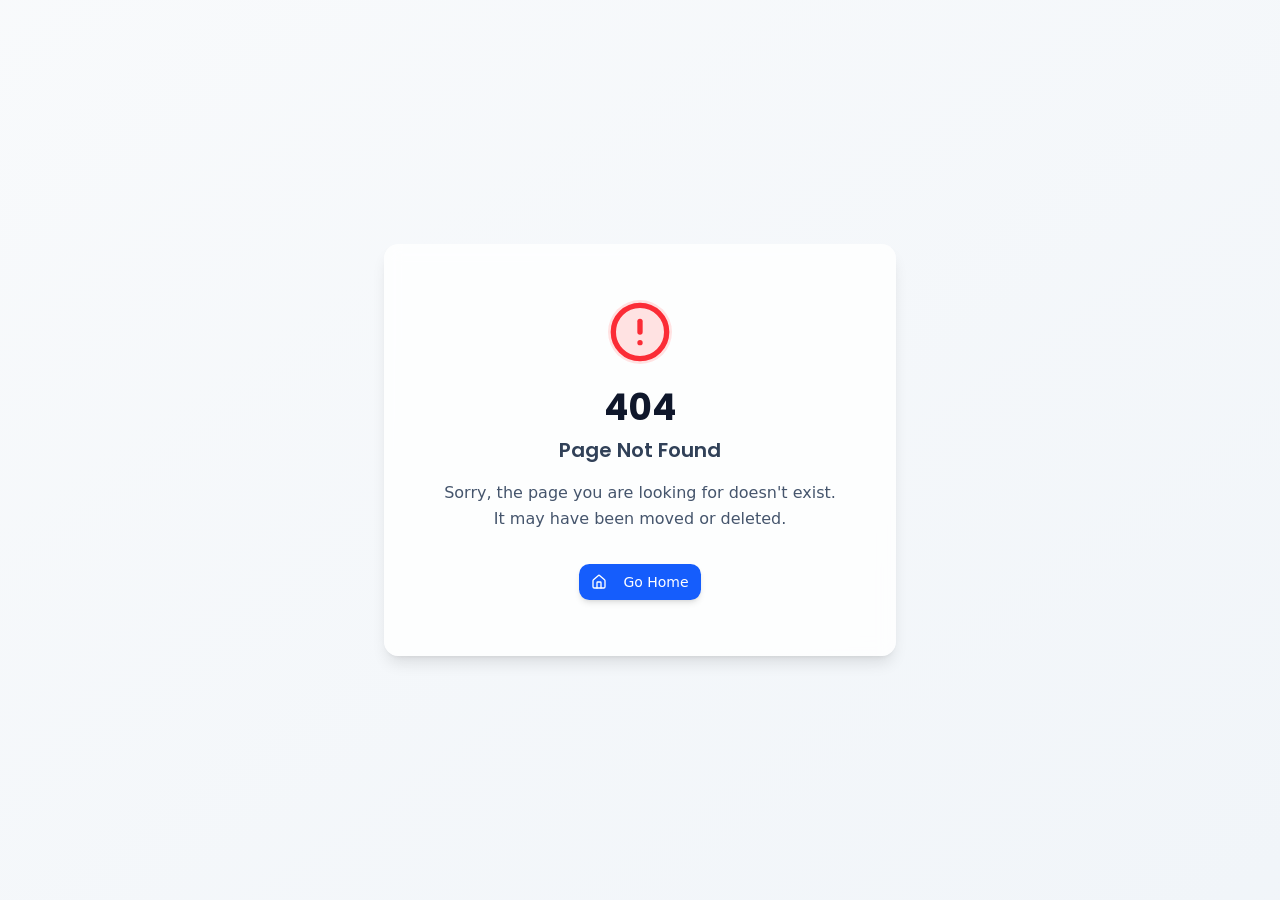
==== index.html @ 8d72720f "Move CM4-NANO-A keyboard guide to root for GitHub Pages" ====
<!doctype html>
<html lang="en">

  <head>
    <meta charset="UTF-8" />
    <meta
      name="viewport"
      content="width=device-width, initial-scale=1.0, maximum-scale=1" />
    <title>CM4-N    <title>CM4-NANO-A USB OTG Keyboard Setup</title>
    <meta name="description" content="Interactive setup guide for configuring Raspberry Pi CM4 on CM4-NANO-A as a USB HID keyboard gadget running Debian Trixie." />
    <meta name="keywords" content="Raspberry Pi, CM4, USB OTG, HID Keyboard, Debian Trixie" />
    <link rel="preconnect" href="https://fonts.googleapis.com" />
    <link rel="preconnect" href="https://fonts.gstatic.com" crossorigin />
    <link href="https://fonts.googleapis.com/css2?family=Poppins:wght@600;700;800&family=Fira+Code:wght@400;500;600&display=swap" rel="stylesheet" />
    <script type="module" crossorigin src="/assets/index-DfgPECA3.js"></script>
    <link rel="stylesheet" crossorigin href="/assets/index-Bmwpp4x8.css">
    <script src="/__manus__/debug-collector.js" defer></script>
  </head>

  <body>
    <script id="manus-runtime">window.__MANUS_HOST_DEV__ = false;
(function(){"use strict";var Mr={exports:{}},Kn={};/**
 * @license React
 * react-jsx-runtime.production.js
 *
 * Copyright (c) Meta Platforms, Inc. and affiliates.
 *
 * This source code is licensed under the MIT license found in the
 * LICENSE file in the root directory of this source tree.
 */var $c;function um(){if($c)return Kn;$c=1;var r=Symbol.for("react.transitional.element"),i=Symbol.for("react.fragment");function c(s,d,m){var x=null;if(m!==void 0&&(x=""+m),d.key!==void 0&&(x=""+d.key),"key"in d){m={};for(var R in d)R!=="key"&&(m[R]=d[R])}else m=d;return d=m.ref,{$$typeof:r,type:s,key:x,ref:d!==void 0?d:null,props:m}}return Kn.Fragment=i,Kn.jsx=c,Kn.jsxs=c,Kn}var Fc;function dm(){return Fc||(Fc=1,Mr.exports=um()),Mr.exports}var h=dm(),Ar={exports:{}},Pn={},Rr={exports:{}},Nr={};/**
 * @license React
 * scheduler.production.js
 *
 * Copyright (c) Meta Platforms, Inc. and affiliates.
 *
 * This source code is licensed under the MIT license found in the
 * LICENSE file in the root directory of this source tree.
 */var Ic;function fm(){return Ic||(Ic=1,function(r){function i(A,q){var B=A.length;A.push(q);t:for(;0<B;){var bt=B-1>>>1,p=A[bt];if(0<d(p,q))A[bt]=q,A[B]=p,B=bt;else break t}}function c(A){return A.length===0?null:A[0]}function s(A){if(A.length===0)return null;var q=A[0],B=A.pop();if(B!==q){A[0]=B;t:for(var bt=0,p=A.length,O=p>>>1;bt<O;){var X=2*(bt+1)-1,G=A[X],Z=X+1,st=A[Z];if(0>d(G,B))Z<p&&0>d(st,G)?(A[bt]=st,A[Z]=B,bt=Z):(A[bt]=G,A[X]=B,bt=X);else if(Z<p&&0>d(st,B))A[bt]=st,A[Z]=B,bt=Z;else break t}}return q}function d(A,q){var B=A.sortIndex-q.sortIndex;return B!==0?B:A.id-q.id}if(r.unstable_now=void 0,typeof performance=="object"&&typeof performance.now=="function"){var m=performance;r.unstable_now=function(){return m.now()}}else{var x=Date,R=x.now();r.unstable_now=function(){return x.now()-R}}var C=[],v=[],D=1,j=null,J=3,at=!1,$=!1,nt=!1,ct=!1,ht=typeof setTimeout=="function"?setTimeout:null,St=typeof clearTimeout=="function"?clearTimeout:null,_=typeof setImmediate<"u"?setImmediate:null;function Y(A){for(var q=c(v);q!==null;){if(q.callback===null)s(v);else if(q.startTime<=A)s(v),q.sortIndex=q.expirationTime,i(C,q);else break;q=c(v)}}function H(A){if(nt=!1,Y(A),!$)if(c(C)!==null)$=!0,it||(it=!0,Bt());else{var q=c(v);q!==null&&Mt(H,q.startTime-A)}}var it=!1,rt=-1,V=5,xt=-1;function Be(){return ct?!0:!(r.unstable_now()-xt<V)}function te(){if(ct=!1,it){var A=r.unstable_now();xt=A;var q=!0;try{t:{$=!1,nt&&(nt=!1,St(rt),rt=-1),at=!0;var B=J;try{e:{for(Y(A),j=c(C);j!==null&&!(j.expirationTime>A&&Be());){var bt=j.callback;if(typeof bt=="function"){j.callback=null,J=j.priorityLevel;var p=bt(j.expirationTime<=A);if(A=r.unstable_now(),typeof p=="function"){j.callback=p,Y(A),q=!0;break e}j===c(C)&&s(C),Y(A)}else s(C);j=c(C)}if(j!==null)q=!0;else{var O=c(v);O!==null&&Mt(H,O.startTime-A),q=!1}}break t}finally{j=null,J=B,at=!1}q=void 0}}finally{q?Bt():it=!1}}}var Bt;if(typeof _=="function")Bt=function(){_(te)};else if(typeof MessageChannel<"u"){var me=new MessageChannel,Se=me.port2;me.port1.onmessage=te,Bt=function(){Se.postMessage(null)}}else Bt=function(){ht(te,0)};function Mt(A,q){rt=ht(function(){A(r.unstable_now())},q)}r.unstable_IdlePriority=5,r.unstable_ImmediatePriority=1,r.unstable_LowPriority=4,r.unstable_NormalPriority=3,r.unstable_Profiling=null,r.unstable_UserBlockingPriority=2,r.unstable_cancelCallback=function(A){A.callback=null},r.unstable_forceFrameRate=function(A){0>A||125<A?console.error("forceFrameRate takes a positive int between 0 and 125, forcing frame rates higher than 125 fps is not supported"):V=0<A?Math.floor(1e3/A):5},r.unstable_getCurrentPriorityLevel=function(){return J},r.unstable_next=function(A){switch(J){case 1:case 2:case 3:var q=3;break;default:q=J}var B=J;J=q;try{return A()}finally{J=B}},r.unstable_requestPaint=function(){ct=!0},r.unstable_runWithPriority=function(A,q){switch(A){case 1:case 2:case 3:case 4:case 5:break;default:A=3}var B=J;J=A;try{return q()}finally{J=B}},r.unstable_scheduleCallback=function(A,q,B){var bt=r.unstable_now();switch(typeof B=="object"&&B!==null?(B=B.delay,B=typeof B=="number"&&0<B?bt+B:bt):B=bt,A){case 1:var p=-1;break;case 2:p=250;break;case 5:p=1073741823;break;case 4:p=1e4;break;default:p=5e3}return p=B+p,A={id:D++,callback:q,priorityLevel:A,startTime:B,expirationTime:p,sortIndex:-1},B>bt?(A.sortIndex=B,i(v,A),c(C)===null&&A===c(v)&&(nt?(St(rt),rt=-1):nt=!0,Mt(H,B-bt))):(A.sortIndex=p,i(C,A),$||at||($=!0,it||(it=!0,Bt()))),A},r.unstable_shouldYield=Be,r.unstable_wrapCallback=function(A){var q=J;return function(){var B=J;J=q;try{return A.apply(this,arguments)}finally{J=B}}}}(Nr)),Nr}var tu;function hm(){return tu||(tu=1,Rr.exports=fm()),Rr.exports}var zr={exports:{}},ut={};/**
 * @license React
 * react.production.js
 *
 * Copyright (c) Meta Platforms, Inc. and affiliates.
 *
 * This source code is licensed under the MIT license found in the
 * LICENSE file in the root directory of this source tree.
 */var eu;function mm(){if(eu)return ut;eu=1;var r=Symbol.for("react.transitional.element"),i=Symbol.for("react.portal"),c=Symbol.for("react.fragment"),s=Symbol.for("react.strict_mode"),d=Symbol.for("react.profiler"),m=Symbol.for("react.consumer"),x=Symbol.for("react.context"),R=Symbol.for("react.forward_ref"),C=Symbol.for("react.suspense"),v=Symbol.for("react.memo"),D=Symbol.for("react.lazy"),j=Symbol.iterator;function J(p){return p===null||typeof p!="object"?null:(p=j&&p[j]||p["@@iterator"],typeof p=="function"?p:null)}var at={isMounted:function(){return!1},enqueueForceUpdate:function(){},enqueueReplaceState:function(){},enqueueSetState:function(){}},$=Object.assign,nt={};function ct(p,O,X){this.props=p,this.context=O,this.refs=nt,this.updater=X||at}ct.prototype.isReactComponent={},ct.prototype.setState=function(p,O){if(typeof p!="object"&&typeof p!="function"&&p!=null)throw Error("takes an object of state variables to update or a function which returns an object of state variables.");this.updater.enqueueSetState(this,p,O,"setState")},ct.prototype.forceUpdate=function(p){this.updater.enqueueForceUpdate(this,p,"forceUpdate")};function ht(){}ht.prototype=ct.prototype;function St(p,O,X){this.props=p,this.context=O,this.refs=nt,this.updater=X||at}var _=St.prototype=new ht;_.constructor=St,$(_,ct.prototype),_.isPureReactComponent=!0;var Y=Array.isArray,H={H:null,A:null,T:null,S:null,V:null},it=Object.prototype.hasOwnProperty;function rt(p,O,X,G,Z,st){return X=st.ref,{$$typeof:r,type:p,key:O,ref:X!==void 0?X:null,props:st}}function V(p,O){return rt(p.type,O,void 0,void 0,void 0,p.props)}function xt(p){return typeof p=="object"&&p!==null&&p.$$typeof===r}function Be(p){var O={"=":"=0",":":"=2"};return"$"+p.replace(/[=:]/g,function(X){return O[X]})}var te=/\/+/g;function Bt(p,O){return typeof p=="object"&&p!==null&&p.key!=null?Be(""+p.key):O.toString(36)}function me(){}function Se(p){switch(p.status){case"fulfilled":return p.value;case"rejected":throw p.reason;default:switch(typeof p.status=="string"?p.then(me,me):(p.status="pending",p.then(function(O){p.status==="pending"&&(p.status="fulfilled",p.value=O)},function(O){p.status==="pending"&&(p.status="rejected",p.reason=O)})),p.status){case"fulfilled":return p.value;case"rejected":throw p.reason}}throw p}function Mt(p,O,X,G,Z){var st=typeof p;(st==="undefined"||st==="boolean")&&(p=null);var I=!1;if(p===null)I=!0;else switch(st){case"bigint":case"string":case"number":I=!0;break;case"object":switch(p.$$typeof){case r:case i:I=!0;break;case D:return I=p._init,Mt(I(p._payload),O,X,G,Z)}}if(I)return Z=Z(p),I=G===""?"."+Bt(p,0):G,Y(Z)?(X="",I!=null&&(X=I.replace(te,"$&/")+"/"),Mt(Z,O,X,"",function(Jt){return Jt})):Z!=null&&(xt(Z)&&(Z=V(Z,X+(Z.key==null||p&&p.key===Z.key?"":(""+Z.key).replace(te,"$&/")+"/")+I)),O.push(Z)),1;I=0;var gt=G===""?".":G+":";if(Y(p))for(var Tt=0;Tt<p.length;Tt++)G=p[Tt],st=gt+Bt(G,Tt),I+=Mt(G,O,X,st,Z);else if(Tt=J(p),typeof Tt=="function")for(p=Tt.call(p),Tt=0;!(G=p.next()).done;)G=G.value,st=gt+Bt(G,Tt++),I+=Mt(G,O,X,st,Z);else if(st==="object"){if(typeof p.then=="function")return Mt(Se(p),O,X,G,Z);throw O=String(p),Error("Objects are not valid as a React child (found: "+(O==="[object Object]"?"object with keys {"+Object.keys(p).join(", ")+"}":O)+"). If you meant to render a collection of children, use an array instead.")}return I}function A(p,O,X){if(p==null)return p;var G=[],Z=0;return Mt(p,G,"","",function(st){return O.call(X,st,Z++)}),G}function q(p){if(p._status===-1){var O=p._result;O=O(),O.then(function(X){(p._status===0||p._status===-1)&&(p._status=1,p._result=X)},function(X){(p._status===0||p._status===-1)&&(p._status=2,p._result=X)}),p._status===-1&&(p._status=0,p._result=O)}if(p._status===1)return p._result.default;throw p._result}var B=typeof reportError=="function"?reportError:function(p){if(typeof window=="object"&&typeof window.ErrorEvent=="function"){var O=new window.ErrorEvent("error",{bubbles:!0,cancelable:!0,message:typeof p=="object"&&p!==null&&typeof p.message=="string"?String(p.message):String(p),error:p});if(!window.dispatchEvent(O))return}else if(typeof process=="object"&&typeof process.emit=="function"){process.emit("uncaughtException",p);return}console.error(p)};function bt(){}return ut.Children={map:A,forEach:function(p,O,X){A(p,function(){O.apply(this,arguments)},X)},count:function(p){var O=0;return A(p,function(){O++}),O},toArray:function(p){return A(p,function(O){return O})||[]},only:function(p){if(!xt(p))throw Error("React.Children.only expected to receive a single React element child.");return p}},ut.Component=ct,ut.Fragment=c,ut.Profiler=d,ut.PureComponent=St,ut.StrictMode=s,ut.Suspense=C,ut.__CLIENT_INTERNALS_DO_NOT_USE_OR_WARN_USERS_THEY_CANNOT_UPGRADE=H,ut.__COMPILER_RUNTIME={__proto__:null,c:function(p){return H.H.useMemoCache(p)}},ut.cache=function(p){return function(){return p.apply(null,arguments)}},ut.cloneElement=function(p,O,X){if(p==null)throw Error("The argument must be a React element, but you passed "+p+".");var G=$({},p.props),Z=p.key,st=void 0;if(O!=null)for(I in O.ref!==void 0&&(st=void 0),O.key!==void 0&&(Z=""+O.key),O)!it.call(O,I)||I==="key"||I==="__self"||I==="__source"||I==="ref"&&O.ref===void 0||(G[I]=O[I]);var I=arguments.length-2;if(I===1)G.children=X;else if(1<I){for(var gt=Array(I),Tt=0;Tt<I;Tt++)gt[Tt]=arguments[Tt+2];G.children=gt}return rt(p.type,Z,void 0,void 0,st,G)},ut.createContext=function(p){return p={$$typeof:x,_currentValue:p,_currentValue2:p,_threadCount:0,Provider:null,Consumer:null},p.Provider=p,p.Consumer={$$typeof:m,_context:p},p},ut.createElement=function(p,O,X){var G,Z={},st=null;if(O!=null)for(G in O.key!==void 0&&(st=""+O.key),O)it.call(O,G)&&G!=="key"&&G!=="__self"&&G!=="__source"&&(Z[G]=O[G]);var I=arguments.length-2;if(I===1)Z.children=X;else if(1<I){for(var gt=Array(I),Tt=0;Tt<I;Tt++)gt[Tt]=arguments[Tt+2];Z.children=gt}if(p&&p.defaultProps)for(G in I=p.defaultProps,I)Z[G]===void 0&&(Z[G]=I[G]);return rt(p,st,void 0,void 0,null,Z)},ut.createRef=function(){return{current:null}},ut.forwardRef=function(p){return{$$typeof:R,render:p}},ut.isValidElement=xt,ut.lazy=function(p){return{$$typeof:D,_payload:{_status:-1,_result:p},_init:q}},ut.memo=function(p,O){return{$$typeof:v,type:p,compare:O===void 0?null:O}},ut.startTransition=function(p){var O=H.T,X={};H.T=X;try{var G=p(),Z=H.S;Z!==null&&Z(X,G),typeof G=="object"&&G!==null&&typeof G.then=="function"&&G.then(bt,B)}catch(st){B(st)}finally{H.T=O}},ut.unstable_useCacheRefresh=function(){return H.H.useCacheRefresh()},ut.use=function(p){return H.H.use(p)},ut.useActionState=function(p,O,X){return H.H.useActionState(p,O,X)},ut.useCallback=function(p,O){return H.H.useCallback(p,O)},ut.useContext=function(p){return H.H.useContext(p)},ut.useDebugValue=function(){},ut.useDeferredValue=function(p,O){return H.H.useDeferredValue(p,O)},ut.useEffect=function(p,O,X){var G=H.H;if(typeof X=="function")throw Error("useEffect CRUD overload is not enabled in this build of React.");return G.useEffect(p,O)},ut.useId=function(){return H.H.useId()},ut.useImperativeHandle=function(p,O,X){return H.H.useImperativeHandle(p,O,X)},ut.useInsertionEffect=function(p,O){return H.H.useInsertionEffect(p,O)},ut.useLayoutEffect=function(p,O){return H.H.useLayoutEffect(p,O)},ut.useMemo=function(p,O){return H.H.useMemo(p,O)},ut.useOptimistic=function(p,O){return H.H.useOptimistic(p,O)},ut.useReducer=function(p,O,X){return H.H.useReducer(p,O,X)},ut.useRef=function(p){return H.H.useRef(p)},ut.useState=function(p){return H.H.useState(p)},ut.useSyncExternalStore=function(p,O,X){return H.H.useSyncExternalStore(p,O,X)},ut.useTransition=function(){return H.H.useTransition()},ut.version="19.1.1",ut}var lu;function _r(){return lu||(lu=1,zr.exports=mm()),zr.exports}var kr={exports:{}},he={};/**
 * @license React
 * react-dom.production.js
 *
 * Copyright (c) Meta Platforms, Inc. and affiliates.
 *
 * This source code is licensed under the MIT license found in the
 * LICENSE file in the root directory of this source tree.
 */var au;function gm(){if(au)return he;au=1;var r=_r();function i(C){var v="https://react.dev/errors/"+C;if(1<arguments.length){v+="?args[]="+encodeURIComponent(arguments[1]);for(var D=2;D<arguments.length;D++)v+="&args[]="+encodeURIComponent(arguments[D])}return"Minified React error #"+C+"; visit "+v+" for the full message or use the non-minified dev environment for full errors and additional helpful warnings."}function c(){}var s={d:{f:c,r:function(){throw Error(i(522))},D:c,C:c,L:c,m:c,X:c,S:c,M:c},p:0,findDOMNode:null},d=Symbol.for("react.portal");function m(C,v,D){var j=3<arguments.length&&arguments[3]!==void 0?arguments[3]:null;return{$$typeof:d,key:j==null?null:""+j,children:C,containerInfo:v,implementation:D}}var x=r.__CLIENT_INTERNALS_DO_NOT_USE_OR_WARN_USERS_THEY_CANNOT_UPGRADE;function R(C,v){if(C==="font")return"";if(typeof v=="string")return v==="use-credentials"?v:""}return he.__DOM_INTERNALS_DO_NOT_USE_OR_WARN_USERS_THEY_CANNOT_UPGRADE=s,he.createPortal=function(C,v){var D=2<arguments.length&&arguments[2]!==void 0?arguments[2]:null;if(!v||v.nodeType!==1&&v.nodeType!==9&&v.nodeType!==11)throw Error(i(299));return m(C,v,null,D)},he.flushSync=function(C){var v=x.T,D=s.p;try{if(x.T=null,s.p=2,C)return C()}finally{x.T=v,s.p=D,s.d.f()}},he.preconnect=function(C,v){typeof C=="string"&&(v?(v=v.crossOrigin,v=typeof v=="string"?v==="use-credentials"?v:"":void 0):v=null,s.d.C(C,v))},he.prefetchDNS=function(C){typeof C=="string"&&s.d.D(C)},he.preinit=function(C,v){if(typeof C=="string"&&v&&typeof v.as=="string"){var D=v.as,j=R(D,v.crossOrigin),J=typeof v.integrity=="string"?v.integrity:void 0,at=typeof v.fetchPriority=="string"?v.fetchPriority:void 0;D==="style"?s.d.S(C,typeof v.precedence=="string"?v.precedence:void 0,{crossOrigin:j,integrity:J,fetchPriority:at}):D==="script"&&s.d.X(C,{crossOrigin:j,integrity:J,fetchPriority:at,nonce:typeof v.nonce=="string"?v.nonce:void 0})}},he.preinitModule=function(C,v){if(typeof C=="string")if(typeof v=="object"&&v!==null){if(v.as==null||v.as==="script"){var D=R(v.as,v.crossOrigin);s.d.M(C,{crossOrigin:D,integrity:typeof v.integrity=="string"?v.integrity:void 0,nonce:typeof v.nonce=="string"?v.nonce:void 0})}}else v==null&&s.d.M(C)},he.preload=function(C,v){if(typeof C=="string"&&typeof v=="object"&&v!==null&&typeof v.as=="string"){var D=v.as,j=R(D,v.crossOrigin);s.d.L(C,D,{crossOrigin:j,integrity:typeof v.integrity=="string"?v.integrity:void 0,nonce:typeof v.nonce=="string"?v.nonce:void 0,type:typeof v.type=="string"?v.type:void 0,fetchPriority:typeof v.fetchPriority=="string"?v.fetchPriority:void 0,referrerPolicy:typeof v.referrerPolicy=="string"?v.referrerPolicy:void 0,imageSrcSet:typeof v.imageSrcSet=="string"?v.imageSrcSet:void 0,imageSizes:typeof v.imageSizes=="string"?v.imageSizes:void 0,media:typeof v.media=="string"?v.media:void 0})}},he.preloadModule=function(C,v){if(typeof C=="string")if(v){var D=R(v.as,v.crossOrigin);s.d.m(C,{as:typeof v.as=="string"&&v.as!=="script"?v.as:void 0,crossOrigin:D,integrity:typeof v.integrity=="string"?v.integrity:void 0})}else s.d.m(C)},he.requestFormReset=function(C){s.d.r(C)},he.unstable_batchedUpdates=function(C,v){return C(v)},he.useFormState=function(C,v,D){return x.H.useFormState(C,v,D)},he.useFormStatus=function(){return x.H.useHostTransitionStatus()},he.version="19.1.1",he}var nu;function pm(){if(nu)return kr.exports;nu=1;function r(){if(!(typeof __REACT_DEVTOOLS_GLOBAL_HOOK__>"u"||typeof __REACT_DEVTOOLS_GLOBAL_HOOK__.checkDCE!="function"))try{__REACT_DEVTOOLS_GLOBAL_HOOK__.checkDCE(r)}catch(i){console.error(i)}}return r(),kr.exports=gm(),kr.exports}/**
 * @license React
 * react-dom-client.production.js
 *
 * Copyright (c) Meta Platforms, Inc. and affiliates.
 *
 * This source code is licensed under the MIT license found in the
 * LICENSE file in the root directory of this source tree.
 */var ou;function ym(){if(ou)return Pn;ou=1;var r=hm(),i=_r(),c=pm();function s(t){var e="https://react.dev/errors/"+t;if(1<arguments.length){e+="?args[]="+encodeURIComponent(arguments[1]);for(var l=2;l<arguments.length;l++)e+="&args[]="+encodeURIComponent(arguments[l])}return"Minified React error #"+t+"; visit "+e+" for the full message or use the non-minified dev environment for full errors and additional helpful warnings."}function d(t){return!(!t||t.nodeType!==1&&t.nodeType!==9&&t.nodeType!==11)}function m(t){var e=t,l=t;if(t.alternate)for(;e.return;)e=e.return;else{t=e;do e=t,(e.flags&4098)!==0&&(l=e.return),t=e.return;while(t)}return e.tag===3?l:null}function x(t){if(t.tag===13){var e=t.memoizedState;if(e===null&&(t=t.alternate,t!==null&&(e=t.memoizedState)),e!==null)return e.dehydrated}return null}function R(t){if(m(t)!==t)throw Error(s(188))}function C(t){var e=t.alternate;if(!e){if(e=m(t),e===null)throw Error(s(188));return e!==t?null:t}for(var l=t,a=e;;){var n=l.return;if(n===null)break;var o=n.alternate;if(o===null){if(a=n.return,a!==null){l=a;continue}break}if(n.child===o.child){for(o=n.child;o;){if(o===l)return R(n),t;if(o===a)return R(n),e;o=o.sibling}throw Error(s(188))}if(l.return!==a.return)l=n,a=o;else{for(var u=!1,f=n.child;f;){if(f===l){u=!0,l=n,a=o;break}if(f===a){u=!0,a=n,l=o;break}f=f.sibling}if(!u){for(f=o.child;f;){if(f===l){u=!0,l=o,a=n;break}if(f===a){u=!0,a=o,l=n;break}f=f.sibling}if(!u)throw Error(s(189))}}if(l.alternate!==a)throw Error(s(190))}if(l.tag!==3)throw Error(s(188));return l.stateNode.current===l?t:e}function v(t){var e=t.tag;if(e===5||e===26||e===27||e===6)return t;for(t=t.child;t!==null;){if(e=v(t),e!==null)return e;t=t.sibling}return null}var D=Object.assign,j=Symbol.for("react.element"),J=Symbol.for("react.transitional.element"),at=Symbol.for("react.portal"),$=Symbol.for("react.fragment"),nt=Symbol.for("react.strict_mode"),ct=Symbol.for("react.profiler"),ht=Symbol.for("react.provider"),St=Symbol.for("react.consumer"),_=Symbol.for("react.context"),Y=Symbol.for("react.forward_ref"),H=Symbol.for("react.suspense"),it=Symbol.for("react.suspense_list"),rt=Symbol.for("react.memo"),V=Symbol.for("react.lazy"),xt=Symbol.for("react.activity"),Be=Symbol.for("react.memo_cache_sentinel"),te=Symbol.iterator;function Bt(t){return t===null||typeof t!="object"?null:(t=te&&t[te]||t["@@iterator"],typeof t=="function"?t:null)}var me=Symbol.for("react.client.reference");function Se(t){if(t==null)return null;if(typeof t=="function")return t.$$typeof===me?null:t.displayName||t.name||null;if(typeof t=="string")return t;switch(t){case $:return"Fragment";case ct:return"Profiler";case nt:return"StrictMode";case H:return"Suspense";case it:return"SuspenseList";case xt:return"Activity"}if(typeof t=="object")switch(t.$$typeof){case at:return"Portal";case _:return(t.displayName||"Context")+".Provider";case St:return(t._context.displayName||"Context")+".Consumer";case Y:var e=t.render;return t=t.displayName,t||(t=e.displayName||e.name||"",t=t!==""?"ForwardRef("+t+")":"ForwardRef"),t;case rt:return e=t.displayName||null,e!==null?e:Se(t.type)||"Memo";case V:e=t._payload,t=t._init;try{return Se(t(e))}catch{}}return null}var Mt=Array.isArray,A=i.__CLIENT_INTERNALS_DO_NOT_USE_OR_WARN_USERS_THEY_CANNOT_UPGRADE,q=c.__DOM_INTERNALS_DO_NOT_USE_OR_WARN_USERS_THEY_CANNOT_UPGRADE,B={pending:!1,data:null,method:null,action:null},bt=[],p=-1;function O(t){return{current:t}}function X(t){0>p||(t.current=bt[p],bt[p]=null,p--)}function G(t,e){p++,bt[p]=t.current,t.current=e}var Z=O(null),st=O(null),I=O(null),gt=O(null);function Tt(t,e){switch(G(I,e),G(st,t),G(Z,null),e.nodeType){case 9:case 11:t=(t=e.documentElement)&&(t=t.namespaceURI)?Hh(t):0;break;default:if(t=e.tagName,e=e.namespaceURI)e=Hh(e),t=Uh(e,t);else switch(t){case"svg":t=1;break;case"math":t=2;break;default:t=0}}X(Z),G(Z,t)}function Jt(){X(Z),X(st),X(I)}function Ke(t){t.memoizedState!==null&&G(gt,t);var e=Z.current,l=Uh(e,t.type);e!==l&&(G(st,t),G(Z,l))}function Ce(t){st.current===t&&(X(Z),X(st)),gt.current===t&&(X(gt),Wo._currentValue=B)}var Pe=Object.prototype.hasOwnProperty,yl=r.unstable_scheduleCallback,sn=r.unstable_cancelCallback,Ca=r.unstable_shouldYield,ri=r.unstable_requestPaint,ge=r.unstable_now,si=r.unstable_getCurrentPriorityLevel,Ul=r.unstable_ImmediatePriority,Fn=r.unstable_UserBlockingPriority,nl=r.unstable_NormalPriority,ci=r.unstable_LowPriority,Gl=r.unstable_IdlePriority,ui=r.log,Ea=r.unstable_setDisableYieldValue,ql=null,Wt=null;function Je(t){if(typeof ui=="function"&&Ea(t),Wt&&typeof Wt.setStrictMode=="function")try{Wt.setStrictMode(ql,t)}catch{}}var $t=Math.clz32?Math.clz32:fi,di=Math.log,Ta=Math.LN2;function fi(t){return t>>>=0,t===0?32:31-(di(t)/Ta|0)|0}var L=256,cn=4194304;function vl(t){var e=t&42;if(e!==0)return e;switch(t&-t){case 1:return 1;case 2:return 2;case 4:return 4;case 8:return 8;case 16:return 16;case 32:return 32;case 64:return 64;case 128:return 128;case 256:case 512:case 1024:case 2048:case 4096:case 8192:case 16384:case 32768:case 65536:case 131072:case 262144:case 524288:case 1048576:case 2097152:return t&4194048;case 4194304:case 8388608:case 16777216:case 33554432:return t&62914560;case 67108864:return 67108864;case 134217728:return 134217728;case 268435456:return 268435456;case 536870912:return 536870912;case 1073741824:return 0;default:return t}}function un(t,e,l){var a=t.pendingLanes;if(a===0)return 0;var n=0,o=t.suspendedLanes,u=t.pingedLanes;t=t.warmLanes;var f=a&134217727;return f!==0?(a=f&~o,a!==0?n=vl(a):(u&=f,u!==0?n=vl(u):l||(l=f&~t,l!==0&&(n=vl(l))))):(f=a&~o,f!==0?n=vl(f):u!==0?n=vl(u):l||(l=a&~t,l!==0&&(n=vl(l)))),n===0?0:e!==0&&e!==n&&(e&o)===0&&(o=n&-n,l=e&-e,o>=l||o===32&&(l&4194048)!==0)?e:n}function Dt(t,e){return(t.pendingLanes&~(t.suspendedLanes&~t.pingedLanes)&e)===0}function In(t,e){switch(t){case 1:case 2:case 4:case 8:case 64:return e+250;case 16:case 32:case 128:case 256:case 512:case 1024:case 2048:case 4096:case 8192:case 16384:case 32768:case 65536:case 131072:case 262144:case 524288:case 1048576:case 2097152:return e+5e3;case 4194304:case 8388608:case 16777216:case 33554432:return-1;case 67108864:case 134217728:case 268435456:case 536870912:case 1073741824:return-1;default:return-1}}function to(){var t=L;return L<<=1,(L&4194048)===0&&(L=256),t}function hi(){var t=cn;return cn<<=1,(cn&62914560)===0&&(cn=4194304),t}function eo(t){for(var e=[],l=0;31>l;l++)e.push(t);return e}function Da(t,e){t.pendingLanes|=e,e!==268435456&&(t.suspendedLanes=0,t.pingedLanes=0,t.warmLanes=0)}function Ir(t,e,l,a,n,o){var u=t.pendingLanes;t.pendingLanes=l,t.suspendedLanes=0,t.pingedLanes=0,t.warmLanes=0,t.expiredLanes&=l,t.entangledLanes&=l,t.errorRecoveryDisabledLanes&=l,t.shellSuspendCounter=0;var f=t.entanglements,g=t.expirationTimes,S=t.hiddenUpdates;for(l=u&~l;0<l;){var N=31-$t(l),k=1<<N;f[N]=0,g[N]=-1;var E=S[N];if(E!==null)for(S[N]=null,N=0;N<E.length;N++){var T=E[N];T!==null&&(T.lane&=-536870913)}l&=~k}a!==0&&mi(t,a,0),o!==0&&n===0&&t.tag!==0&&(t.suspendedLanes|=o&~(u&~e))}function mi(t,e,l){t.pendingLanes|=e,t.suspendedLanes&=~e;var a=31-$t(e);t.entangledLanes|=e,t.entanglements[a]=t.entanglements[a]|1073741824|l&4194090}function gi(t,e){var l=t.entangledLanes|=e;for(t=t.entanglements;l;){var a=31-$t(l),n=1<<a;n&e|t[a]&e&&(t[a]|=e),l&=~n}}function lo(t){switch(t){case 2:t=1;break;case 8:t=4;break;case 32:t=16;break;case 256:case 512:case 1024:case 2048:case 4096:case 8192:case 16384:case 32768:case 65536:case 131072:case 262144:case 524288:case 1048576:case 2097152:case 4194304:case 8388608:case 16777216:case 33554432:t=128;break;case 268435456:t=134217728;break;default:t=0}return t}function ao(t){return t&=-t,2<t?8<t?(t&134217727)!==0?32:268435456:8:2}function pi(){var t=q.p;return t!==0?t:(t=window.event,t===void 0?32:nm(t.type))}function ts(t,e){var l=q.p;try{return q.p=t,e()}finally{q.p=l}}var ol=Math.random().toString(36).slice(2),ee="__reactFiber$"+ol,pe="__reactProps$"+ol,Yl="__reactContainer$"+ol,no="__reactEvents$"+ol,es="__reactListeners$"+ol,ls="__reactHandles$"+ol,yi="__reactResources$"+ol,Ma="__reactMarker$"+ol;function oo(t){delete t[ee],delete t[pe],delete t[no],delete t[es],delete t[ls]}function Vl(t){var e=t[ee];if(e)return e;for(var l=t.parentNode;l;){if(e=l[Yl]||l[ee]){if(l=e.alternate,e.child!==null||l!==null&&l.child!==null)for(t=Vh(t);t!==null;){if(l=t[ee])return l;t=Vh(t)}return e}t=l,l=t.parentNode}return null}function Xl(t){if(t=t[ee]||t[Yl]){var e=t.tag;if(e===5||e===6||e===13||e===26||e===27||e===3)return t}return null}function Aa(t){var e=t.tag;if(e===5||e===26||e===27||e===6)return t.stateNode;throw Error(s(33))}function Zl(t){var e=t[yi];return e||(e=t[yi]={hoistableStyles:new Map,hoistableScripts:new Map}),e}function Vt(t){t[Ma]=!0}var vi=new Set,bi={};function bl(t,e){We(t,e),We(t+"Capture",e)}function We(t,e){for(bi[t]=e,t=0;t<e.length;t++)vi.add(e[t])}var as=RegExp("^[:A-Z_a-z\\u00C0-\\u00D6\\u00D8-\\u00F6\\u00F8-\\u02FF\\u0370-\\u037D\\u037F-\\u1FFF\\u200C-\\u200D\\u2070-\\u218F\\u2C00-\\u2FEF\\u3001-\\uD7FF\\uF900-\\uFDCF\\uFDF0-\\uFFFD][:A-Z_a-z\\u00C0-\\u00D6\\u00D8-\\u00F6\\u00F8-\\u02FF\\u0370-\\u037D\\u037F-\\u1FFF\\u200C-\\u200D\\u2070-\\u218F\\u2C00-\\u2FEF\\u3001-\\uD7FF\\uF900-\\uFDCF\\uFDF0-\\uFFFD\\-.0-9\\u00B7\\u0300-\\u036F\\u203F-\\u2040]*$"),xi={},wi={};function Ra(t){return Pe.call(wi,t)?!0:Pe.call(xi,t)?!1:as.test(t)?wi[t]=!0:(xi[t]=!0,!1)}function M(t,e,l){if(Ra(e))if(l===null)t.removeAttribute(e);else{switch(typeof l){case"undefined":case"function":case"symbol":t.removeAttribute(e);return;case"boolean":var a=e.toLowerCase().slice(0,5);if(a!=="data-"&&a!=="aria-"){t.removeAttribute(e);return}}t.setAttribute(e,""+l)}}function tt(t,e,l){if(l===null)t.removeAttribute(e);else{switch(typeof l){case"undefined":case"function":case"symbol":case"boolean":t.removeAttribute(e);return}t.setAttribute(e,""+l)}}function Ot(t,e,l,a){if(a===null)t.removeAttribute(l);else{switch(typeof a){case"undefined":case"function":case"symbol":case"boolean":t.removeAttribute(l);return}t.setAttributeNS(e,l,""+a)}}var le,Ee;function ae(t){if(le===void 0)try{throw Error()}catch(l){var e=l.stack.trim().match(/\n( *(at )?)/);le=e&&e[1]||"",Ee=-1<l.stack.indexOf(`
    at`)?" (<anonymous>)":-1<l.stack.indexOf("@")?"@unknown:0:0":""}return`
`+le+t+Ee}var Le=!1;function He(t,e){if(!t||Le)return"";Le=!0;var l=Error.prepareStackTrace;Error.prepareStackTrace=void 0;try{var a={DetermineComponentFrameRoot:function(){try{if(e){var k=function(){throw Error()};if(Object.defineProperty(k.prototype,"props",{set:function(){throw Error()}}),typeof Reflect=="object"&&Reflect.construct){try{Reflect.construct(k,[])}catch(T){var E=T}Reflect.construct(t,[],k)}else{try{k.call()}catch(T){E=T}t.call(k.prototype)}}else{try{throw Error()}catch(T){E=T}(k=t())&&typeof k.catch=="function"&&k.catch(function(){})}}catch(T){if(T&&E&&typeof T.stack=="string")return[T.stack,E.stack]}return[null,null]}};a.DetermineComponentFrameRoot.displayName="DetermineComponentFrameRoot";var n=Object.getOwnPropertyDescriptor(a.DetermineComponentFrameRoot,"name");n&&n.configurable&&Object.defineProperty(a.DetermineComponentFrameRoot,"name",{value:"DetermineComponentFrameRoot"});var o=a.DetermineComponentFrameRoot(),u=o[0],f=o[1];if(u&&f){var g=u.split(`
`),S=f.split(`
`);for(n=a=0;a<g.length&&!g[a].includes("DetermineComponentFrameRoot");)a++;for(;n<S.length&&!S[n].includes("DetermineComponentFrameRoot");)n++;if(a===g.length||n===S.length)for(a=g.length-1,n=S.length-1;1<=a&&0<=n&&g[a]!==S[n];)n--;for(;1<=a&&0<=n;a--,n--)if(g[a]!==S[n]){if(a!==1||n!==1)do if(a--,n--,0>n||g[a]!==S[n]){var N=`
`+g[a].replace(" at new "," at ");return t.displayName&&N.includes("<anonymous>")&&(N=N.replace("<anonymous>",t.displayName)),N}while(1<=a&&0<=n);break}}}finally{Le=!1,Error.prepareStackTrace=l}return(l=t?t.displayName||t.name:"")?ae(l):""}function Ql(t){switch(t.tag){case 26:case 27:case 5:return ae(t.type);case 16:return ae("Lazy");case 13:return ae("Suspense");case 19:return ae("SuspenseList");case 0:case 15:return He(t.type,!1);case 11:return He(t.type.render,!1);case 1:return He(t.type,!0);case 31:return ae("Activity");default:return""}}function xl(t){try{var e="";do e+=Ql(t),t=t.return;while(t);return e}catch(l){return`
Error generating stack: `+l.message+`
`+l.stack}}function Xt(t){switch(typeof t){case"bigint":case"boolean":case"number":case"string":case"undefined":return t;case"object":return t;default:return""}}function il(t){var e=t.type;return(t=t.nodeName)&&t.toLowerCase()==="input"&&(e==="checkbox"||e==="radio")}function ve(t){var e=il(t)?"checked":"value",l=Object.getOwnPropertyDescriptor(t.constructor.prototype,e),a=""+t[e];if(!t.hasOwnProperty(e)&&typeof l<"u"&&typeof l.get=="function"&&typeof l.set=="function"){var n=l.get,o=l.set;return Object.defineProperty(t,e,{configurable:!0,get:function(){return n.call(this)},set:function(u){a=""+u,o.call(this,u)}}),Object.defineProperty(t,e,{enumerable:l.enumerable}),{getValue:function(){return a},setValue:function(u){a=""+u},stopTracking:function(){t._valueTracker=null,delete t[e]}}}}function re(t){t._valueTracker||(t._valueTracker=ve(t))}function rl(t){if(!t)return!1;var e=t._valueTracker;if(!e)return!0;var l=e.getValue(),a="";return t&&(a=il(t)?t.checked?"true":"false":t.value),t=a,t!==l?(e.setValue(t),!0):!1}function wl(t){if(t=t||(typeof document<"u"?document:void 0),typeof t>"u")return null;try{return t.activeElement||t.body}catch{return t.body}}var dn=/[\n"\\]/g;function se(t){return t.replace(dn,function(e){return"\\"+e.charCodeAt(0).toString(16)+" "})}function Kl(t,e,l,a,n,o,u,f){t.name="",u!=null&&typeof u!="function"&&typeof u!="symbol"&&typeof u!="boolean"?t.type=u:t.removeAttribute("type"),e!=null?u==="number"?(e===0&&t.value===""||t.value!=e)&&(t.value=""+Xt(e)):t.value!==""+Xt(e)&&(t.value=""+Xt(e)):u!=="submit"&&u!=="reset"||t.removeAttribute("value"),e!=null?Pl(t,u,Xt(e)):l!=null?Pl(t,u,Xt(l)):a!=null&&t.removeAttribute("value"),n==null&&o!=null&&(t.defaultChecked=!!o),n!=null&&(t.checked=n&&typeof n!="function"&&typeof n!="symbol"),f!=null&&typeof f!="function"&&typeof f!="symbol"&&typeof f!="boolean"?t.name=""+Xt(f):t.removeAttribute("name")}function Na(t,e,l,a,n,o,u,f){if(o!=null&&typeof o!="function"&&typeof o!="symbol"&&typeof o!="boolean"&&(t.type=o),e!=null||l!=null){if(!(o!=="submit"&&o!=="reset"||e!=null))return;l=l!=null?""+Xt(l):"",e=e!=null?""+Xt(e):l,f||e===t.value||(t.value=e),t.defaultValue=e}a=a??n,a=typeof a!="function"&&typeof a!="symbol"&&!!a,t.checked=f?t.checked:!!a,t.defaultChecked=!!a,u!=null&&typeof u!="function"&&typeof u!="symbol"&&typeof u!="boolean"&&(t.name=u)}function Pl(t,e,l){e==="number"&&wl(t.ownerDocument)===t||t.defaultValue===""+l||(t.defaultValue=""+l)}function $e(t,e,l,a){if(t=t.options,e){e={};for(var n=0;n<l.length;n++)e["$"+l[n]]=!0;for(l=0;l<t.length;l++)n=e.hasOwnProperty("$"+t[l].value),t[l].selected!==n&&(t[l].selected=n),n&&a&&(t[l].defaultSelected=!0)}else{for(l=""+Xt(l),e=null,n=0;n<t.length;n++){if(t[n].value===l){t[n].selected=!0,a&&(t[n].defaultSelected=!0);return}e!==null||t[n].disabled||(e=t[n])}e!==null&&(e.selected=!0)}}function za(t,e,l){if(e!=null&&(e=""+Xt(e),e!==t.value&&(t.value=e),l==null)){t.defaultValue!==e&&(t.defaultValue=e);return}t.defaultValue=l!=null?""+Xt(l):""}function _a(t,e,l,a){if(e==null){if(a!=null){if(l!=null)throw Error(s(92));if(Mt(a)){if(1<a.length)throw Error(s(93));a=a[0]}l=a}l==null&&(l=""),e=l}l=Xt(e),t.defaultValue=l,a=t.textContent,a===l&&a!==""&&a!==null&&(t.value=a)}function Fe(t,e){if(e){var l=t.firstChild;if(l&&l===t.lastChild&&l.nodeType===3){l.nodeValue=e;return}}t.textContent=e}var fn=new Set("animationIterationCount aspectRatio borderImageOutset borderImageSlice borderImageWidth boxFlex boxFlexGroup boxOrdinalGroup columnCount columns flex flexGrow flexPositive flexShrink flexNegative flexOrder gridArea gridRow gridRowEnd gridRowSpan gridRowStart gridColumn gridColumnEnd gridColumnSpan gridColumnStart fontWeight lineClamp lineHeight opacity order orphans scale tabSize widows zIndex zoom fillOpacity floodOpacity stopOpacity strokeDasharray strokeDashoffset strokeMiterlimit strokeOpacity strokeWidth MozAnimationIterationCount MozBoxFlex MozBoxFlexGroup MozLineClamp msAnimationIterationCount msFlex msZoom msFlexGrow msFlexNegative msFlexOrder msFlexPositive msFlexShrink msGridColumn msGridColumnSpan msGridRow msGridRowSpan WebkitAnimationIterationCount WebkitBoxFlex WebKitBoxFlexGroup WebkitBoxOrdinalGroup WebkitColumnCount WebkitColumns WebkitFlex WebkitFlexGrow WebkitFlexPositive WebkitFlexShrink WebkitLineClamp".split(" "));function ka(t,e,l){var a=e.indexOf("--")===0;l==null||typeof l=="boolean"||l===""?a?t.setProperty(e,""):e==="float"?t.cssFloat="":t[e]="":a?t.setProperty(e,l):typeof l!="number"||l===0||fn.has(e)?e==="float"?t.cssFloat=l:t[e]=(""+l).trim():t[e]=l+"px"}function Oa(t,e,l){if(e!=null&&typeof e!="object")throw Error(s(62));if(t=t.style,l!=null){for(var a in l)!l.hasOwnProperty(a)||e!=null&&e.hasOwnProperty(a)||(a.indexOf("--")===0?t.setProperty(a,""):a==="float"?t.cssFloat="":t[a]="");for(var n in e)a=e[n],e.hasOwnProperty(n)&&l[n]!==a&&ka(t,n,a)}else for(var o in e)e.hasOwnProperty(o)&&ka(t,o,e[o])}function ja(t){if(t.indexOf("-")===-1)return!1;switch(t){case"annotation-xml":case"color-profile":case"font-face":case"font-face-src":case"font-face-uri":case"font-face-format":case"font-face-name":case"missing-glyph":return!1;default:return!0}}var Si=new Map([["acceptCharset","accept-charset"],["htmlFor","for"],["httpEquiv","http-equiv"],["crossOrigin","crossorigin"],["accentHeight","accent-height"],["alignmentBaseline","alignment-baseline"],["arabicForm","arabic-form"],["baselineShift","baseline-shift"],["capHeight","cap-height"],["clipPath","clip-path"],["clipRule","clip-rule"],["colorInterpolation","color-interpolation"],["colorInterpolationFilters","color-interpolation-filters"],["colorProfile","color-profile"],["colorRendering","color-rendering"],["dominantBaseline","dominant-baseline"],["enableBackground","enable-background"],["fillOpacity","fill-opacity"],["fillRule","fill-rule"],["floodColor","flood-color"],["floodOpacity","flood-opacity"],["fontFamily","font-family"],["fontSize","font-size"],["fontSizeAdjust","font-size-adjust"],["fontStretch","font-stretch"],["fontStyle","font-style"],["fontVariant","font-variant"],["fontWeight","font-weight"],["glyphName","glyph-name"],["glyphOrientationHorizontal","glyph-orientation-horizontal"],["glyphOrientationVertical","glyph-orientation-vertical"],["horizAdvX","horiz-adv-x"],["horizOriginX","horiz-origin-x"],["imageRendering","image-rendering"],["letterSpacing","letter-spacing"],["lightingColor","lighting-color"],["markerEnd","marker-end"],["markerMid","marker-mid"],["markerStart","marker-start"],["overlinePosition","overline-position"],["overlineThickness","overline-thickness"],["paintOrder","paint-order"],["panose-1","panose-1"],["pointerEvents","pointer-events"],["renderingIntent","rendering-intent"],["shapeRendering","shape-rendering"],["stopColor","stop-color"],["stopOpacity","stop-opacity"],["strikethroughPosition","strikethrough-position"],["strikethroughThickness","strikethrough-thickness"],["strokeDasharray","stroke-dasharray"],["strokeDashoffset","stroke-dashoffset"],["strokeLinecap","stroke-linecap"],["strokeLinejoin","stroke-linejoin"],["strokeMiterlimit","stroke-miterlimit"],["strokeOpacity","stroke-opacity"],["strokeWidth","stroke-width"],["textAnchor","text-anchor"],["textDecoration","text-decoration"],["textRendering","text-rendering"],["transformOrigin","transform-origin"],["underlinePosition","underline-position"],["underlineThickness","underline-thickness"],["unicodeBidi","unicode-bidi"],["unicodeRange","unicode-range"],["unitsPerEm","units-per-em"],["vAlphabetic","v-alphabetic"],["vHanging","v-hanging"],["vIdeographic","v-ideographic"],["vMathematical","v-mathematical"],["vectorEffect","vector-effect"],["vertAdvY","vert-adv-y"],["vertOriginX","vert-origin-x"],["vertOriginY","vert-origin-y"],["wordSpacing","word-spacing"],["writingMode","writing-mode"],["xmlnsXlink","xmlns:xlink"],["xHeight","x-height"]]),Ci=/^[\u0000-\u001F ]*j[\r\n\t]*a[\r\n\t]*v[\r\n\t]*a[\r\n\t]*s[\r\n\t]*c[\r\n\t]*r[\r\n\t]*i[\r\n\t]*p[\r\n\t]*t[\r\n\t]*:/i;function Ba(t){return Ci.test(""+t)?"javascript:throw new Error('React has blocked a javascript: URL as a security precaution.')":t}var hn=null;function mn(t){return t=t.target||t.srcElement||window,t.correspondingUseElement&&(t=t.correspondingUseElement),t.nodeType===3?t.parentNode:t}var Sl=null,Cl=null;function io(t){var e=Xl(t);if(e&&(t=e.stateNode)){var l=t[pe]||null;t:switch(t=e.stateNode,e.type){case"input":if(Kl(t,l.value,l.defaultValue,l.defaultValue,l.checked,l.defaultChecked,l.type,l.name),e=l.name,l.type==="radio"&&e!=null){for(l=t;l.parentNode;)l=l.parentNode;for(l=l.querySelectorAll('input[name="'+se(""+e)+'"][type="radio"]'),e=0;e<l.length;e++){var a=l[e];if(a!==t&&a.form===t.form){var n=a[pe]||null;if(!n)throw Error(s(90));Kl(a,n.value,n.defaultValue,n.defaultValue,n.checked,n.defaultChecked,n.type,n.name)}}for(e=0;e<l.length;e++)a=l[e],a.form===t.form&&rl(a)}break t;case"textarea":za(t,l.value,l.defaultValue);break t;case"select":e=l.value,e!=null&&$e(t,!!l.multiple,e,!1)}}}var gn=!1;function ro(t,e,l){if(gn)return t(e,l);gn=!0;try{var a=t(e);return a}finally{if(gn=!1,(Sl!==null||Cl!==null)&&(ir(),Sl&&(e=Sl,t=Cl,Cl=Sl=null,io(e),t)))for(e=0;e<t.length;e++)io(t[e])}}function Jl(t,e){var l=t.stateNode;if(l===null)return null;var a=l[pe]||null;if(a===null)return null;l=a[e];t:switch(e){case"onClick":case"onClickCapture":case"onDoubleClick":case"onDoubleClickCapture":case"onMouseDown":case"onMouseDownCapture":case"onMouseMove":case"onMouseMoveCapture":case"onMouseUp":case"onMouseUpCapture":case"onMouseEnter":(a=!a.disabled)||(t=t.type,a=!(t==="button"||t==="input"||t==="select"||t==="textarea")),t=!a;break t;default:t=!1}if(t)return null;if(l&&typeof l!="function")throw Error(s(231,e,typeof l));return l}var Ue=!(typeof window>"u"||typeof window.document>"u"||typeof window.document.createElement>"u"),pn=!1;if(Ue)try{var Wl={};Object.defineProperty(Wl,"passive",{get:function(){pn=!0}}),window.addEventListener("test",Wl,Wl),window.removeEventListener("test",Wl,Wl)}catch{pn=!1}var Ie=null,yn=null,La=null;function so(){if(La)return La;var t,e=yn,l=e.length,a,n="value"in Ie?Ie.value:Ie.textContent,o=n.length;for(t=0;t<l&&e[t]===n[t];t++);var u=l-t;for(a=1;a<=u&&e[l-a]===n[o-a];a++);return La=n.slice(t,1<a?1-a:void 0)}function Ha(t){var e=t.keyCode;return"charCode"in t?(t=t.charCode,t===0&&e===13&&(t=13)):t=e,t===10&&(t=13),32<=t||t===13?t:0}function Ua(){return!0}function co(){return!1}function ce(t){function e(l,a,n,o,u){this._reactName=l,this._targetInst=n,this.type=a,this.nativeEvent=o,this.target=u,this.currentTarget=null;for(var f in t)t.hasOwnProperty(f)&&(l=t[f],this[f]=l?l(o):o[f]);return this.isDefaultPrevented=(o.defaultPrevented!=null?o.defaultPrevented:o.returnValue===!1)?Ua:co,this.isPropagationStopped=co,this}return D(e.prototype,{preventDefault:function(){this.defaultPrevented=!0;var l=this.nativeEvent;l&&(l.preventDefault?l.preventDefault():typeof l.returnValue!="unknown"&&(l.returnValue=!1),this.isDefaultPrevented=Ua)},stopPropagation:function(){var l=this.nativeEvent;l&&(l.stopPropagation?l.stopPropagation():typeof l.cancelBubble!="unknown"&&(l.cancelBubble=!0),this.isPropagationStopped=Ua)},persist:function(){},isPersistent:Ua}),e}var sl={eventPhase:0,bubbles:0,cancelable:0,timeStamp:function(t){return t.timeStamp||Date.now()},defaultPrevented:0,isTrusted:0},Ga=ce(sl),$l=D({},sl,{view:0,detail:0}),Ei=ce($l),Ti,uo,fo,Di=D({},$l,{screenX:0,screenY:0,clientX:0,clientY:0,pageX:0,pageY:0,ctrlKey:0,shiftKey:0,altKey:0,metaKey:0,getModifierState:os,button:0,buttons:0,relatedTarget:function(t){return t.relatedTarget===void 0?t.fromElement===t.srcElement?t.toElement:t.fromElement:t.relatedTarget},movementX:function(t){return"movementX"in t?t.movementX:(t!==fo&&(fo&&t.type==="mousemove"?(Ti=t.screenX-fo.screenX,uo=t.screenY-fo.screenY):uo=Ti=0,fo=t),Ti)},movementY:function(t){return"movementY"in t?t.movementY:uo}}),Vu=ce(Di),D0=D({},Di,{dataTransfer:0}),M0=ce(D0),A0=D({},$l,{relatedTarget:0}),ns=ce(A0),R0=D({},sl,{animationName:0,elapsedTime:0,pseudoElement:0}),N0=ce(R0),z0=D({},sl,{clipboardData:function(t){return"clipboardData"in t?t.clipboardData:window.clipboardData}}),_0=ce(z0),k0=D({},sl,{data:0}),Xu=ce(k0),O0={Esc:"Escape",Spacebar:" ",Left:"ArrowLeft",Up:"ArrowUp",Right:"ArrowRight",Down:"ArrowDown",Del:"Delete",Win:"OS",Menu:"ContextMenu",Apps:"ContextMenu",Scroll:"ScrollLock",MozPrintableKey:"Unidentified"},j0={8:"Backspace",9:"Tab",12:"Clear",13:"Enter",16:"Shift",17:"Control",18:"Alt",19:"Pause",20:"CapsLock",27:"Escape",32:" ",33:"PageUp",34:"PageDown",35:"End",36:"Home",37:"ArrowLeft",38:"ArrowUp",39:"ArrowRight",40:"ArrowDown",45:"Insert",46:"Delete",112:"F1",113:"F2",114:"F3",115:"F4",116:"F5",117:"F6",118:"F7",119:"F8",120:"F9",121:"F10",122:"F11",123:"F12",144:"NumLock",145:"ScrollLock",224:"Meta"},B0={Alt:"altKey",Control:"ctrlKey",Meta:"metaKey",Shift:"shiftKey"};function L0(t){var e=this.nativeEvent;return e.getModifierState?e.getModifierState(t):(t=B0[t])?!!e[t]:!1}function os(){return L0}var H0=D({},$l,{key:function(t){if(t.key){var e=O0[t.key]||t.key;if(e!=="Unidentified")return e}return t.type==="keypress"?(t=Ha(t),t===13?"Enter":String.fromCharCode(t)):t.type==="keydown"||t.type==="keyup"?j0[t.keyCode]||"Unidentified":""},code:0,location:0,ctrlKey:0,shiftKey:0,altKey:0,metaKey:0,repeat:0,locale:0,getModifierState:os,charCode:function(t){return t.type==="keypress"?Ha(t):0},keyCode:function(t){return t.type==="keydown"||t.type==="keyup"?t.keyCode:0},which:function(t){return t.type==="keypress"?Ha(t):t.type==="keydown"||t.type==="keyup"?t.keyCode:0}}),U0=ce(H0),G0=D({},Di,{pointerId:0,width:0,height:0,pressure:0,tangentialPressure:0,tiltX:0,tiltY:0,twist:0,pointerType:0,isPrimary:0}),Zu=ce(G0),q0=D({},$l,{touches:0,targetTouches:0,changedTouches:0,altKey:0,metaKey:0,ctrlKey:0,shiftKey:0,getModifierState:os}),Y0=ce(q0),V0=D({},sl,{propertyName:0,elapsedTime:0,pseudoElement:0}),X0=ce(V0),Z0=D({},Di,{deltaX:function(t){return"deltaX"in t?t.deltaX:"wheelDeltaX"in t?-t.wheelDeltaX:0},deltaY:function(t){return"deltaY"in t?t.deltaY:"wheelDeltaY"in t?-t.wheelDeltaY:"wheelDelta"in t?-t.wheelDelta:0},deltaZ:0,deltaMode:0}),Q0=ce(Z0),K0=D({},sl,{newState:0,oldState:0}),P0=ce(K0),J0=[9,13,27,32],is=Ue&&"CompositionEvent"in window,ho=null;Ue&&"documentMode"in document&&(ho=document.documentMode);var W0=Ue&&"TextEvent"in window&&!ho,Qu=Ue&&(!is||ho&&8<ho&&11>=ho),Ku=" ",Pu=!1;function Ju(t,e){switch(t){case"keyup":return J0.indexOf(e.keyCode)!==-1;case"keydown":return e.keyCode!==229;case"keypress":case"mousedown":case"focusout":return!0;default:return!1}}function Wu(t){return t=t.detail,typeof t=="object"&&"data"in t?t.data:null}var vn=!1;function $0(t,e){switch(t){case"compositionend":return Wu(e);case"keypress":return e.which!==32?null:(Pu=!0,Ku);case"textInput":return t=e.data,t===Ku&&Pu?null:t;default:return null}}function F0(t,e){if(vn)return t==="compositionend"||!is&&Ju(t,e)?(t=so(),La=yn=Ie=null,vn=!1,t):null;switch(t){case"paste":return null;case"keypress":if(!(e.ctrlKey||e.altKey||e.metaKey)||e.ctrlKey&&e.altKey){if(e.char&&1<e.char.length)return e.char;if(e.which)return String.fromCharCode(e.which)}return null;case"compositionend":return Qu&&e.locale!=="ko"?null:e.data;default:return null}}var I0={color:!0,date:!0,datetime:!0,"datetime-local":!0,email:!0,month:!0,number:!0,password:!0,range:!0,search:!0,tel:!0,text:!0,time:!0,url:!0,week:!0};function $u(t){var e=t&&t.nodeName&&t.nodeName.toLowerCase();return e==="input"?!!I0[t.type]:e==="textarea"}function Fu(t,e,l,a){Sl?Cl?Cl.push(a):Cl=[a]:Sl=a,e=fr(e,"onChange"),0<e.length&&(l=new Ga("onChange","change",null,l,a),t.push({event:l,listeners:e}))}var mo=null,go=null;function t1(t){kh(t,0)}function Mi(t){var e=Aa(t);if(rl(e))return t}function Iu(t,e){if(t==="change")return e}var td=!1;if(Ue){var rs;if(Ue){var ss="oninput"in document;if(!ss){var ed=document.createElement("div");ed.setAttribute("oninput","return;"),ss=typeof ed.oninput=="function"}rs=ss}else rs=!1;td=rs&&(!document.documentMode||9<document.documentMode)}function ld(){mo&&(mo.detachEvent("onpropertychange",ad),go=mo=null)}function ad(t){if(t.propertyName==="value"&&Mi(go)){var e=[];Fu(e,go,t,mn(t)),ro(t1,e)}}function e1(t,e,l){t==="focusin"?(ld(),mo=e,go=l,mo.attachEvent("onpropertychange",ad)):t==="focusout"&&ld()}function l1(t){if(t==="selectionchange"||t==="keyup"||t==="keydown")return Mi(go)}function a1(t,e){if(t==="click")return Mi(e)}function n1(t,e){if(t==="input"||t==="change")return Mi(e)}function o1(t,e){return t===e&&(t!==0||1/t===1/e)||t!==t&&e!==e}var Re=typeof Object.is=="function"?Object.is:o1;function po(t,e){if(Re(t,e))return!0;if(typeof t!="object"||t===null||typeof e!="object"||e===null)return!1;var l=Object.keys(t),a=Object.keys(e);if(l.length!==a.length)return!1;for(a=0;a<l.length;a++){var n=l[a];if(!Pe.call(e,n)||!Re(t[n],e[n]))return!1}return!0}function nd(t){for(;t&&t.firstChild;)t=t.firstChild;return t}function od(t,e){var l=nd(t);t=0;for(var a;l;){if(l.nodeType===3){if(a=t+l.textContent.length,t<=e&&a>=e)return{node:l,offset:e-t};t=a}t:{for(;l;){if(l.nextSibling){l=l.nextSibling;break t}l=l.parentNode}l=void 0}l=nd(l)}}function id(t,e){return t&&e?t===e?!0:t&&t.nodeType===3?!1:e&&e.nodeType===3?id(t,e.parentNode):"contains"in t?t.contains(e):t.compareDocumentPosition?!!(t.compareDocumentPosition(e)&16):!1:!1}function rd(t){t=t!=null&&t.ownerDocument!=null&&t.ownerDocument.defaultView!=null?t.ownerDocument.defaultView:window;for(var e=wl(t.document);e instanceof t.HTMLIFrameElement;){try{var l=typeof e.contentWindow.location.href=="string"}catch{l=!1}if(l)t=e.contentWindow;else break;e=wl(t.document)}return e}function cs(t){var e=t&&t.nodeName&&t.nodeName.toLowerCase();return e&&(e==="input"&&(t.type==="text"||t.type==="search"||t.type==="tel"||t.type==="url"||t.type==="password")||e==="textarea"||t.contentEditable==="true")}var i1=Ue&&"documentMode"in document&&11>=document.documentMode,bn=null,us=null,yo=null,ds=!1;function sd(t,e,l){var a=l.window===l?l.document:l.nodeType===9?l:l.ownerDocument;ds||bn==null||bn!==wl(a)||(a=bn,"selectionStart"in a&&cs(a)?a={start:a.selectionStart,end:a.selectionEnd}:(a=(a.ownerDocument&&a.ownerDocument.defaultView||window).getSelection(),a={anchorNode:a.anchorNode,anchorOffset:a.anchorOffset,focusNode:a.focusNode,focusOffset:a.focusOffset}),yo&&po(yo,a)||(yo=a,a=fr(us,"onSelect"),0<a.length&&(e=new Ga("onSelect","select",null,e,l),t.push({event:e,listeners:a}),e.target=bn)))}function qa(t,e){var l={};return l[t.toLowerCase()]=e.toLowerCase(),l["Webkit"+t]="webkit"+e,l["Moz"+t]="moz"+e,l}var xn={animationend:qa("Animation","AnimationEnd"),animationiteration:qa("Animation","AnimationIteration"),animationstart:qa("Animation","AnimationStart"),transitionrun:qa("Transition","TransitionRun"),transitionstart:qa("Transition","TransitionStart"),transitioncancel:qa("Transition","TransitionCancel"),transitionend:qa("Transition","TransitionEnd")},fs={},cd={};Ue&&(cd=document.createElement("div").style,"AnimationEvent"in window||(delete xn.animationend.animation,delete xn.animationiteration.animation,delete xn.animationstart.animation),"TransitionEvent"in window||delete xn.transitionend.transition);function Ya(t){if(fs[t])return fs[t];if(!xn[t])return t;var e=xn[t],l;for(l in e)if(e.hasOwnProperty(l)&&l in cd)return fs[t]=e[l];return t}var ud=Ya("animationend"),dd=Ya("animationiteration"),fd=Ya("animationstart"),r1=Ya("transitionrun"),s1=Ya("transitionstart"),c1=Ya("transitioncancel"),hd=Ya("transitionend"),md=new Map,hs="abort auxClick beforeToggle cancel canPlay canPlayThrough click close contextMenu copy cut drag dragEnd dragEnter dragExit dragLeave dragOver dragStart drop durationChange emptied encrypted ended error gotPointerCapture input invalid keyDown keyPress keyUp load loadedData loadedMetadata loadStart lostPointerCapture mouseDown mouseMove mouseOut mouseOver mouseUp paste pause play playing pointerCancel pointerDown pointerMove pointerOut pointerOver pointerUp progress rateChange reset resize seeked seeking stalled submit suspend timeUpdate touchCancel touchEnd touchStart volumeChange scroll toggle touchMove waiting wheel".split(" ");hs.push("scrollEnd");function tl(t,e){md.set(t,e),bl(e,[t])}var gd=new WeakMap;function Ge(t,e){if(typeof t=="object"&&t!==null){var l=gd.get(t);return l!==void 0?l:(e={value:t,source:e,stack:xl(e)},gd.set(t,e),e)}return{value:t,source:e,stack:xl(e)}}var qe=[],wn=0,ms=0;function Ai(){for(var t=wn,e=ms=wn=0;e<t;){var l=qe[e];qe[e++]=null;var a=qe[e];qe[e++]=null;var n=qe[e];qe[e++]=null;var o=qe[e];if(qe[e++]=null,a!==null&&n!==null){var u=a.pending;u===null?n.next=n:(n.next=u.next,u.next=n),a.pending=n}o!==0&&pd(l,n,o)}}function Ri(t,e,l,a){qe[wn++]=t,qe[wn++]=e,qe[wn++]=l,qe[wn++]=a,ms|=a,t.lanes|=a,t=t.alternate,t!==null&&(t.lanes|=a)}function gs(t,e,l,a){return Ri(t,e,l,a),Ni(t)}function Sn(t,e){return Ri(t,null,null,e),Ni(t)}function pd(t,e,l){t.lanes|=l;var a=t.alternate;a!==null&&(a.lanes|=l);for(var n=!1,o=t.return;o!==null;)o.childLanes|=l,a=o.alternate,a!==null&&(a.childLanes|=l),o.tag===22&&(t=o.stateNode,t===null||t._visibility&1||(n=!0)),t=o,o=o.return;return t.tag===3?(o=t.stateNode,n&&e!==null&&(n=31-$t(l),t=o.hiddenUpdates,a=t[n],a===null?t[n]=[e]:a.push(e),e.lane=l|536870912),o):null}function Ni(t){if(50<Yo)throw Yo=0,wc=null,Error(s(185));for(var e=t.return;e!==null;)t=e,e=t.return;return t.tag===3?t.stateNode:null}var Cn={};function u1(t,e,l,a){this.tag=t,this.key=l,this.sibling=this.child=this.return=this.stateNode=this.type=this.elementType=null,this.index=0,this.refCleanup=this.ref=null,this.pendingProps=e,this.dependencies=this.memoizedState=this.updateQueue=this.memoizedProps=null,this.mode=a,this.subtreeFlags=this.flags=0,this.deletions=null,this.childLanes=this.lanes=0,this.alternate=null}function Ne(t,e,l,a){return new u1(t,e,l,a)}function ps(t){return t=t.prototype,!(!t||!t.isReactComponent)}function El(t,e){var l=t.alternate;return l===null?(l=Ne(t.tag,e,t.key,t.mode),l.elementType=t.elementType,l.type=t.type,l.stateNode=t.stateNode,l.alternate=t,t.alternate=l):(l.pendingProps=e,l.type=t.type,l.flags=0,l.subtreeFlags=0,l.deletions=null),l.flags=t.flags&65011712,l.childLanes=t.childLanes,l.lanes=t.lanes,l.child=t.child,l.memoizedProps=t.memoizedProps,l.memoizedState=t.memoizedState,l.updateQueue=t.updateQueue,e=t.dependencies,l.dependencies=e===null?null:{lanes:e.lanes,firstContext:e.firstContext},l.sibling=t.sibling,l.index=t.index,l.ref=t.ref,l.refCleanup=t.refCleanup,l}function yd(t,e){t.flags&=65011714;var l=t.alternate;return l===null?(t.childLanes=0,t.lanes=e,t.child=null,t.subtreeFlags=0,t.memoizedProps=null,t.memoizedState=null,t.updateQueue=null,t.dependencies=null,t.stateNode=null):(t.childLanes=l.childLanes,t.lanes=l.lanes,t.child=l.child,t.subtreeFlags=0,t.deletions=null,t.memoizedProps=l.memoizedProps,t.memoizedState=l.memoizedState,t.updateQueue=l.updateQueue,t.type=l.type,e=l.dependencies,t.dependencies=e===null?null:{lanes:e.lanes,firstContext:e.firstContext}),t}function zi(t,e,l,a,n,o){var u=0;if(a=t,typeof t=="function")ps(t)&&(u=1);else if(typeof t=="string")u=fp(t,l,Z.current)?26:t==="html"||t==="head"||t==="body"?27:5;else t:switch(t){case xt:return t=Ne(31,l,e,n),t.elementType=xt,t.lanes=o,t;case $:return Va(l.children,n,o,e);case nt:u=8,n|=24;break;case ct:return t=Ne(12,l,e,n|2),t.elementType=ct,t.lanes=o,t;case H:return t=Ne(13,l,e,n),t.elementType=H,t.lanes=o,t;case it:return t=Ne(19,l,e,n),t.elementType=it,t.lanes=o,t;default:if(typeof t=="object"&&t!==null)switch(t.$$typeof){case ht:case _:u=10;break t;case St:u=9;break t;case Y:u=11;break t;case rt:u=14;break t;case V:u=16,a=null;break t}u=29,l=Error(s(130,t===null?"null":typeof t,"")),a=null}return e=Ne(u,l,e,n),e.elementType=t,e.type=a,e.lanes=o,e}function Va(t,e,l,a){return t=Ne(7,t,a,e),t.lanes=l,t}function ys(t,e,l){return t=Ne(6,t,null,e),t.lanes=l,t}function vs(t,e,l){return e=Ne(4,t.children!==null?t.children:[],t.key,e),e.lanes=l,e.stateNode={containerInfo:t.containerInfo,pendingChildren:null,implementation:t.implementation},e}var En=[],Tn=0,_i=null,ki=0,Ye=[],Ve=0,Xa=null,Tl=1,Dl="";function Za(t,e){En[Tn++]=ki,En[Tn++]=_i,_i=t,ki=e}function vd(t,e,l){Ye[Ve++]=Tl,Ye[Ve++]=Dl,Ye[Ve++]=Xa,Xa=t;var a=Tl;t=Dl;var n=32-$t(a)-1;a&=~(1<<n),l+=1;var o=32-$t(e)+n;if(30<o){var u=n-n%5;o=(a&(1<<u)-1).toString(32),a>>=u,n-=u,Tl=1<<32-$t(e)+n|l<<n|a,Dl=o+t}else Tl=1<<o|l<<n|a,Dl=t}function bs(t){t.return!==null&&(Za(t,1),vd(t,1,0))}function xs(t){for(;t===_i;)_i=En[--Tn],En[Tn]=null,ki=En[--Tn],En[Tn]=null;for(;t===Xa;)Xa=Ye[--Ve],Ye[Ve]=null,Dl=Ye[--Ve],Ye[Ve]=null,Tl=Ye[--Ve],Ye[Ve]=null}var be=null,Ut=null,Et=!1,Qa=null,cl=!1,ws=Error(s(519));function Ka(t){var e=Error(s(418,""));throw xo(Ge(e,t)),ws}function bd(t){var e=t.stateNode,l=t.type,a=t.memoizedProps;switch(e[ee]=t,e[pe]=a,l){case"dialog":vt("cancel",e),vt("close",e);break;case"iframe":case"object":case"embed":vt("load",e);break;case"video":case"audio":for(l=0;l<Xo.length;l++)vt(Xo[l],e);break;case"source":vt("error",e);break;case"img":case"image":case"link":vt("error",e),vt("load",e);break;case"details":vt("toggle",e);break;case"input":vt("invalid",e),Na(e,a.value,a.defaultValue,a.checked,a.defaultChecked,a.type,a.name,!0),re(e);break;case"select":vt("invalid",e);break;case"textarea":vt("invalid",e),_a(e,a.value,a.defaultValue,a.children),re(e)}l=a.children,typeof l!="string"&&typeof l!="number"&&typeof l!="bigint"||e.textContent===""+l||a.suppressHydrationWarning===!0||Lh(e.textContent,l)?(a.popover!=null&&(vt("beforetoggle",e),vt("toggle",e)),a.onScroll!=null&&vt("scroll",e),a.onScrollEnd!=null&&vt("scrollend",e),a.onClick!=null&&(e.onclick=hr),e=!0):e=!1,e||Ka(t)}function xd(t){for(be=t.return;be;)switch(be.tag){case 5:case 13:cl=!1;return;case 27:case 3:cl=!0;return;default:be=be.return}}function vo(t){if(t!==be)return!1;if(!Et)return xd(t),Et=!0,!1;var e=t.tag,l;if((l=e!==3&&e!==27)&&((l=e===5)&&(l=t.type,l=!(l!=="form"&&l!=="button")||Lc(t.type,t.memoizedProps)),l=!l),l&&Ut&&Ka(t),xd(t),e===13){if(t=t.memoizedState,t=t!==null?t.dehydrated:null,!t)throw Error(s(317));t:{for(t=t.nextSibling,e=0;t;){if(t.nodeType===8)if(l=t.data,l==="/$"){if(e===0){Ut=ll(t.nextSibling);break t}e--}else l!=="$"&&l!=="$!"&&l!=="$?"||e++;t=t.nextSibling}Ut=null}}else e===27?(e=Ut,ha(t.type)?(t=qc,qc=null,Ut=t):Ut=e):Ut=be?ll(t.stateNode.nextSibling):null;return!0}function bo(){Ut=be=null,Et=!1}function wd(){var t=Qa;return t!==null&&(Me===null?Me=t:Me.push.apply(Me,t),Qa=null),t}function xo(t){Qa===null?Qa=[t]:Qa.push(t)}var Ss=O(null),Pa=null,Ml=null;function Fl(t,e,l){G(Ss,e._currentValue),e._currentValue=l}function Al(t){t._currentValue=Ss.current,X(Ss)}function Cs(t,e,l){for(;t!==null;){var a=t.alternate;if((t.childLanes&e)!==e?(t.childLanes|=e,a!==null&&(a.childLanes|=e)):a!==null&&(a.childLanes&e)!==e&&(a.childLanes|=e),t===l)break;t=t.return}}function Es(t,e,l,a){var n=t.child;for(n!==null&&(n.return=t);n!==null;){var o=n.dependencies;if(o!==null){var u=n.child;o=o.firstContext;t:for(;o!==null;){var f=o;o=n;for(var g=0;g<e.length;g++)if(f.context===e[g]){o.lanes|=l,f=o.alternate,f!==null&&(f.lanes|=l),Cs(o.return,l,t),a||(u=null);break t}o=f.next}}else if(n.tag===18){if(u=n.return,u===null)throw Error(s(341));u.lanes|=l,o=u.alternate,o!==null&&(o.lanes|=l),Cs(u,l,t),u=null}else u=n.child;if(u!==null)u.return=n;else for(u=n;u!==null;){if(u===t){u=null;break}if(n=u.sibling,n!==null){n.return=u.return,u=n;break}u=u.return}n=u}}function wo(t,e,l,a){t=null;for(var n=e,o=!1;n!==null;){if(!o){if((n.flags&524288)!==0)o=!0;else if((n.flags&262144)!==0)break}if(n.tag===10){var u=n.alternate;if(u===null)throw Error(s(387));if(u=u.memoizedProps,u!==null){var f=n.type;Re(n.pendingProps.value,u.value)||(t!==null?t.push(f):t=[f])}}else if(n===gt.current){if(u=n.alternate,u===null)throw Error(s(387));u.memoizedState.memoizedState!==n.memoizedState.memoizedState&&(t!==null?t.push(Wo):t=[Wo])}n=n.return}t!==null&&Es(e,t,l,a),e.flags|=262144}function Oi(t){for(t=t.firstContext;t!==null;){if(!Re(t.context._currentValue,t.memoizedValue))return!0;t=t.next}return!1}function Ja(t){Pa=t,Ml=null,t=t.dependencies,t!==null&&(t.firstContext=null)}function ye(t){return Sd(Pa,t)}function ji(t,e){return Pa===null&&Ja(t),Sd(t,e)}function Sd(t,e){var l=e._currentValue;if(e={context:e,memoizedValue:l,next:null},Ml===null){if(t===null)throw Error(s(308));Ml=e,t.dependencies={lanes:0,firstContext:e},t.flags|=524288}else Ml=Ml.next=e;return l}var d1=typeof AbortController<"u"?AbortController:function(){var t=[],e=this.signal={aborted:!1,addEventListener:function(l,a){t.push(a)}};this.abort=function(){e.aborted=!0,t.forEach(function(l){return l()})}},f1=r.unstable_scheduleCallback,h1=r.unstable_NormalPriority,Ft={$$typeof:_,Consumer:null,Provider:null,_currentValue:null,_currentValue2:null,_threadCount:0};function Ts(){return{controller:new d1,data:new Map,refCount:0}}function So(t){t.refCount--,t.refCount===0&&f1(h1,function(){t.controller.abort()})}var Co=null,Ds=0,Dn=0,Mn=null;function m1(t,e){if(Co===null){var l=Co=[];Ds=0,Dn=Ac(),Mn={status:"pending",value:void 0,then:function(a){l.push(a)}}}return Ds++,e.then(Cd,Cd),e}function Cd(){if(--Ds===0&&Co!==null){Mn!==null&&(Mn.status="fulfilled");var t=Co;Co=null,Dn=0,Mn=null;for(var e=0;e<t.length;e++)(0,t[e])()}}function g1(t,e){var l=[],a={status:"pending",value:null,reason:null,then:function(n){l.push(n)}};return t.then(function(){a.status="fulfilled",a.value=e;for(var n=0;n<l.length;n++)(0,l[n])(e)},function(n){for(a.status="rejected",a.reason=n,n=0;n<l.length;n++)(0,l[n])(void 0)}),a}var Ed=A.S;A.S=function(t,e){typeof e=="object"&&e!==null&&typeof e.then=="function"&&m1(t,e),Ed!==null&&Ed(t,e)};var Wa=O(null);function Ms(){var t=Wa.current;return t!==null?t:jt.pooledCache}function Bi(t,e){e===null?G(Wa,Wa.current):G(Wa,e.pool)}function Td(){var t=Ms();return t===null?null:{parent:Ft._currentValue,pool:t}}var Eo=Error(s(460)),Dd=Error(s(474)),Li=Error(s(542)),As={then:function(){}};function Md(t){return t=t.status,t==="fulfilled"||t==="rejected"}function Hi(){}function Ad(t,e,l){switch(l=t[l],l===void 0?t.push(e):l!==e&&(e.then(Hi,Hi),e=l),e.status){case"fulfilled":return e.value;case"rejected":throw t=e.reason,Nd(t),t;default:if(typeof e.status=="string")e.then(Hi,Hi);else{if(t=jt,t!==null&&100<t.shellSuspendCounter)throw Error(s(482));t=e,t.status="pending",t.then(function(a){if(e.status==="pending"){var n=e;n.status="fulfilled",n.value=a}},function(a){if(e.status==="pending"){var n=e;n.status="rejected",n.reason=a}})}switch(e.status){case"fulfilled":return e.value;case"rejected":throw t=e.reason,Nd(t),t}throw To=e,Eo}}var To=null;function Rd(){if(To===null)throw Error(s(459));var t=To;return To=null,t}function Nd(t){if(t===Eo||t===Li)throw Error(s(483))}var Il=!1;function Rs(t){t.updateQueue={baseState:t.memoizedState,firstBaseUpdate:null,lastBaseUpdate:null,shared:{pending:null,lanes:0,hiddenCallbacks:null},callbacks:null}}function Ns(t,e){t=t.updateQueue,e.updateQueue===t&&(e.updateQueue={baseState:t.baseState,firstBaseUpdate:t.firstBaseUpdate,lastBaseUpdate:t.lastBaseUpdate,shared:t.shared,callbacks:null})}function ta(t){return{lane:t,tag:0,payload:null,callback:null,next:null}}function ea(t,e,l){var a=t.updateQueue;if(a===null)return null;if(a=a.shared,(At&2)!==0){var n=a.pending;return n===null?e.next=e:(e.next=n.next,n.next=e),a.pending=e,e=Ni(t),pd(t,null,l),e}return Ri(t,a,e,l),Ni(t)}function Do(t,e,l){if(e=e.updateQueue,e!==null&&(e=e.shared,(l&4194048)!==0)){var a=e.lanes;a&=t.pendingLanes,l|=a,e.lanes=l,gi(t,l)}}function zs(t,e){var l=t.updateQueue,a=t.alternate;if(a!==null&&(a=a.updateQueue,l===a)){var n=null,o=null;if(l=l.firstBaseUpdate,l!==null){do{var u={lane:l.lane,tag:l.tag,payload:l.payload,callback:null,next:null};o===null?n=o=u:o=o.next=u,l=l.next}while(l!==null);o===null?n=o=e:o=o.next=e}else n=o=e;l={baseState:a.baseState,firstBaseUpdate:n,lastBaseUpdate:o,shared:a.shared,callbacks:a.callbacks},t.updateQueue=l;return}t=l.lastBaseUpdate,t===null?l.firstBaseUpdate=e:t.next=e,l.lastBaseUpdate=e}var _s=!1;function Mo(){if(_s){var t=Mn;if(t!==null)throw t}}function Ao(t,e,l,a){_s=!1;var n=t.updateQueue;Il=!1;var o=n.firstBaseUpdate,u=n.lastBaseUpdate,f=n.shared.pending;if(f!==null){n.shared.pending=null;var g=f,S=g.next;g.next=null,u===null?o=S:u.next=S,u=g;var N=t.alternate;N!==null&&(N=N.updateQueue,f=N.lastBaseUpdate,f!==u&&(f===null?N.firstBaseUpdate=S:f.next=S,N.lastBaseUpdate=g))}if(o!==null){var k=n.baseState;u=0,N=S=g=null,f=o;do{var E=f.lane&-536870913,T=E!==f.lane;if(T?(wt&E)===E:(a&E)===E){E!==0&&E===Dn&&(_s=!0),N!==null&&(N=N.next={lane:0,tag:f.tag,payload:f.payload,callback:null,next:null});t:{var lt=t,F=f;E=e;var _t=l;switch(F.tag){case 1:if(lt=F.payload,typeof lt=="function"){k=lt.call(_t,k,E);break t}k=lt;break t;case 3:lt.flags=lt.flags&-65537|128;case 0:if(lt=F.payload,E=typeof lt=="function"?lt.call(_t,k,E):lt,E==null)break t;k=D({},k,E);break t;case 2:Il=!0}}E=f.callback,E!==null&&(t.flags|=64,T&&(t.flags|=8192),T=n.callbacks,T===null?n.callbacks=[E]:T.push(E))}else T={lane:E,tag:f.tag,payload:f.payload,callback:f.callback,next:null},N===null?(S=N=T,g=k):N=N.next=T,u|=E;if(f=f.next,f===null){if(f=n.shared.pending,f===null)break;T=f,f=T.next,T.next=null,n.lastBaseUpdate=T,n.shared.pending=null}}while(!0);N===null&&(g=k),n.baseState=g,n.firstBaseUpdate=S,n.lastBaseUpdate=N,o===null&&(n.shared.lanes=0),ca|=u,t.lanes=u,t.memoizedState=k}}function zd(t,e){if(typeof t!="function")throw Error(s(191,t));t.call(e)}function _d(t,e){var l=t.callbacks;if(l!==null)for(t.callbacks=null,t=0;t<l.length;t++)zd(l[t],e)}var An=O(null),Ui=O(0);function kd(t,e){t=jl,G(Ui,t),G(An,e),jl=t|e.baseLanes}function ks(){G(Ui,jl),G(An,An.current)}function Os(){jl=Ui.current,X(An),X(Ui)}var la=0,mt=null,Nt=null,Zt=null,Gi=!1,Rn=!1,$a=!1,qi=0,Ro=0,Nn=null,p1=0;function qt(){throw Error(s(321))}function js(t,e){if(e===null)return!1;for(var l=0;l<e.length&&l<t.length;l++)if(!Re(t[l],e[l]))return!1;return!0}function Bs(t,e,l,a,n,o){return la=o,mt=e,e.memoizedState=null,e.updateQueue=null,e.lanes=0,A.H=t===null||t.memoizedState===null?yf:vf,$a=!1,o=l(a,n),$a=!1,Rn&&(o=jd(e,l,a,n)),Od(t),o}function Od(t){A.H=Ki;var e=Nt!==null&&Nt.next!==null;if(la=0,Zt=Nt=mt=null,Gi=!1,Ro=0,Nn=null,e)throw Error(s(300));t===null||ne||(t=t.dependencies,t!==null&&Oi(t)&&(ne=!0))}function jd(t,e,l,a){mt=t;var n=0;do{if(Rn&&(Nn=null),Ro=0,Rn=!1,25<=n)throw Error(s(301));if(n+=1,Zt=Nt=null,t.updateQueue!=null){var o=t.updateQueue;o.lastEffect=null,o.events=null,o.stores=null,o.memoCache!=null&&(o.memoCache.index=0)}A.H=C1,o=e(l,a)}while(Rn);return o}function y1(){var t=A.H,e=t.useState()[0];return e=typeof e.then=="function"?No(e):e,t=t.useState()[0],(Nt!==null?Nt.memoizedState:null)!==t&&(mt.flags|=1024),e}function Ls(){var t=qi!==0;return qi=0,t}function Hs(t,e,l){e.updateQueue=t.updateQueue,e.flags&=-2053,t.lanes&=~l}function Us(t){if(Gi){for(t=t.memoizedState;t!==null;){var e=t.queue;e!==null&&(e.pending=null),t=t.next}Gi=!1}la=0,Zt=Nt=mt=null,Rn=!1,Ro=qi=0,Nn=null}function Te(){var t={memoizedState:null,baseState:null,baseQueue:null,queue:null,next:null};return Zt===null?mt.memoizedState=Zt=t:Zt=Zt.next=t,Zt}function Qt(){if(Nt===null){var t=mt.alternate;t=t!==null?t.memoizedState:null}else t=Nt.next;var e=Zt===null?mt.memoizedState:Zt.next;if(e!==null)Zt=e,Nt=t;else{if(t===null)throw mt.alternate===null?Error(s(467)):Error(s(310));Nt=t,t={memoizedState:Nt.memoizedState,baseState:Nt.baseState,baseQueue:Nt.baseQueue,queue:Nt.queue,next:null},Zt===null?mt.memoizedState=Zt=t:Zt=Zt.next=t}return Zt}function Gs(){return{lastEffect:null,events:null,stores:null,memoCache:null}}function No(t){var e=Ro;return Ro+=1,Nn===null&&(Nn=[]),t=Ad(Nn,t,e),e=mt,(Zt===null?e.memoizedState:Zt.next)===null&&(e=e.alternate,A.H=e===null||e.memoizedState===null?yf:vf),t}function Yi(t){if(t!==null&&typeof t=="object"){if(typeof t.then=="function")return No(t);if(t.$$typeof===_)return ye(t)}throw Error(s(438,String(t)))}function qs(t){var e=null,l=mt.updateQueue;if(l!==null&&(e=l.memoCache),e==null){var a=mt.alternate;a!==null&&(a=a.updateQueue,a!==null&&(a=a.memoCache,a!=null&&(e={data:a.data.map(function(n){return n.slice()}),index:0})))}if(e==null&&(e={data:[],index:0}),l===null&&(l=Gs(),mt.updateQueue=l),l.memoCache=e,l=e.data[e.index],l===void 0)for(l=e.data[e.index]=Array(t),a=0;a<t;a++)l[a]=Be;return e.index++,l}function Rl(t,e){return typeof e=="function"?e(t):e}function Vi(t){var e=Qt();return Ys(e,Nt,t)}function Ys(t,e,l){var a=t.queue;if(a===null)throw Error(s(311));a.lastRenderedReducer=l;var n=t.baseQueue,o=a.pending;if(o!==null){if(n!==null){var u=n.next;n.next=o.next,o.next=u}e.baseQueue=n=o,a.pending=null}if(o=t.baseState,n===null)t.memoizedState=o;else{e=n.next;var f=u=null,g=null,S=e,N=!1;do{var k=S.lane&-536870913;if(k!==S.lane?(wt&k)===k:(la&k)===k){var E=S.revertLane;if(E===0)g!==null&&(g=g.next={lane:0,revertLane:0,action:S.action,hasEagerState:S.hasEagerState,eagerState:S.eagerState,next:null}),k===Dn&&(N=!0);else if((la&E)===E){S=S.next,E===Dn&&(N=!0);continue}else k={lane:0,revertLane:S.revertLane,action:S.action,hasEagerState:S.hasEagerState,eagerState:S.eagerState,next:null},g===null?(f=g=k,u=o):g=g.next=k,mt.lanes|=E,ca|=E;k=S.action,$a&&l(o,k),o=S.hasEagerState?S.eagerState:l(o,k)}else E={lane:k,revertLane:S.revertLane,action:S.action,hasEagerState:S.hasEagerState,eagerState:S.eagerState,next:null},g===null?(f=g=E,u=o):g=g.next=E,mt.lanes|=k,ca|=k;S=S.next}while(S!==null&&S!==e);if(g===null?u=o:g.next=f,!Re(o,t.memoizedState)&&(ne=!0,N&&(l=Mn,l!==null)))throw l;t.memoizedState=o,t.baseState=u,t.baseQueue=g,a.lastRenderedState=o}return n===null&&(a.lanes=0),[t.memoizedState,a.dispatch]}function Vs(t){var e=Qt(),l=e.queue;if(l===null)throw Error(s(311));l.lastRenderedReducer=t;var a=l.dispatch,n=l.pending,o=e.memoizedState;if(n!==null){l.pending=null;var u=n=n.next;do o=t(o,u.action),u=u.next;while(u!==n);Re(o,e.memoizedState)||(ne=!0),e.memoizedState=o,e.baseQueue===null&&(e.baseState=o),l.lastRenderedState=o}return[o,a]}function Bd(t,e,l){var a=mt,n=Qt(),o=Et;if(o){if(l===void 0)throw Error(s(407));l=l()}else l=e();var u=!Re((Nt||n).memoizedState,l);u&&(n.memoizedState=l,ne=!0),n=n.queue;var f=Ud.bind(null,a,n,t);if(zo(2048,8,f,[t]),n.getSnapshot!==e||u||Zt!==null&&Zt.memoizedState.tag&1){if(a.flags|=2048,zn(9,Xi(),Hd.bind(null,a,n,l,e),null),jt===null)throw Error(s(349));o||(la&124)!==0||Ld(a,e,l)}return l}function Ld(t,e,l){t.flags|=16384,t={getSnapshot:e,value:l},e=mt.updateQueue,e===null?(e=Gs(),mt.updateQueue=e,e.stores=[t]):(l=e.stores,l===null?e.stores=[t]:l.push(t))}function Hd(t,e,l,a){e.value=l,e.getSnapshot=a,Gd(e)&&qd(t)}function Ud(t,e,l){return l(function(){Gd(e)&&qd(t)})}function Gd(t){var e=t.getSnapshot;t=t.value;try{var l=e();return!Re(t,l)}catch{return!0}}function qd(t){var e=Sn(t,2);e!==null&&je(e,t,2)}function Xs(t){var e=Te();if(typeof t=="function"){var l=t;if(t=l(),$a){Je(!0);try{l()}finally{Je(!1)}}}return e.memoizedState=e.baseState=t,e.queue={pending:null,lanes:0,dispatch:null,lastRenderedReducer:Rl,lastRenderedState:t},e}function Yd(t,e,l,a){return t.baseState=l,Ys(t,Nt,typeof a=="function"?a:Rl)}function v1(t,e,l,a,n){if(Qi(t))throw Error(s(485));if(t=e.action,t!==null){var o={payload:n,action:t,next:null,isTransition:!0,status:"pending",value:null,reason:null,listeners:[],then:function(u){o.listeners.push(u)}};A.T!==null?l(!0):o.isTransition=!1,a(o),l=e.pending,l===null?(o.next=e.pending=o,Vd(e,o)):(o.next=l.next,e.pending=l.next=o)}}function Vd(t,e){var l=e.action,a=e.payload,n=t.state;if(e.isTransition){var o=A.T,u={};A.T=u;try{var f=l(n,a),g=A.S;g!==null&&g(u,f),Xd(t,e,f)}catch(S){Zs(t,e,S)}finally{A.T=o}}else try{o=l(n,a),Xd(t,e,o)}catch(S){Zs(t,e,S)}}function Xd(t,e,l){l!==null&&typeof l=="object"&&typeof l.then=="function"?l.then(function(a){Zd(t,e,a)},function(a){return Zs(t,e,a)}):Zd(t,e,l)}function Zd(t,e,l){e.status="fulfilled",e.value=l,Qd(e),t.state=l,e=t.pending,e!==null&&(l=e.next,l===e?t.pending=null:(l=l.next,e.next=l,Vd(t,l)))}function Zs(t,e,l){var a=t.pending;if(t.pending=null,a!==null){a=a.next;do e.status="rejected",e.reason=l,Qd(e),e=e.next;while(e!==a)}t.action=null}function Qd(t){t=t.listeners;for(var e=0;e<t.length;e++)(0,t[e])()}function Kd(t,e){return e}function Pd(t,e){if(Et){var l=jt.formState;if(l!==null){t:{var a=mt;if(Et){if(Ut){e:{for(var n=Ut,o=cl;n.nodeType!==8;){if(!o){n=null;break e}if(n=ll(n.nextSibling),n===null){n=null;break e}}o=n.data,n=o==="F!"||o==="F"?n:null}if(n){Ut=ll(n.nextSibling),a=n.data==="F!";break t}}Ka(a)}a=!1}a&&(e=l[0])}}return l=Te(),l.memoizedState=l.baseState=e,a={pending:null,lanes:0,dispatch:null,lastRenderedReducer:Kd,lastRenderedState:e},l.queue=a,l=mf.bind(null,mt,a),a.dispatch=l,a=Xs(!1),o=Ws.bind(null,mt,!1,a.queue),a=Te(),n={state:e,dispatch:null,action:t,pending:null},a.queue=n,l=v1.bind(null,mt,n,o,l),n.dispatch=l,a.memoizedState=t,[e,l,!1]}function Jd(t){var e=Qt();return Wd(e,Nt,t)}function Wd(t,e,l){if(e=Ys(t,e,Kd)[0],t=Vi(Rl)[0],typeof e=="object"&&e!==null&&typeof e.then=="function")try{var a=No(e)}catch(u){throw u===Eo?Li:u}else a=e;e=Qt();var n=e.queue,o=n.dispatch;return l!==e.memoizedState&&(mt.flags|=2048,zn(9,Xi(),b1.bind(null,n,l),null)),[a,o,t]}function b1(t,e){t.action=e}function $d(t){var e=Qt(),l=Nt;if(l!==null)return Wd(e,l,t);Qt(),e=e.memoizedState,l=Qt();var a=l.queue.dispatch;return l.memoizedState=t,[e,a,!1]}function zn(t,e,l,a){return t={tag:t,create:l,deps:a,inst:e,next:null},e=mt.updateQueue,e===null&&(e=Gs(),mt.updateQueue=e),l=e.lastEffect,l===null?e.lastEffect=t.next=t:(a=l.next,l.next=t,t.next=a,e.lastEffect=t),t}function Xi(){return{destroy:void 0,resource:void 0}}function Fd(){return Qt().memoizedState}function Zi(t,e,l,a){var n=Te();a=a===void 0?null:a,mt.flags|=t,n.memoizedState=zn(1|e,Xi(),l,a)}function zo(t,e,l,a){var n=Qt();a=a===void 0?null:a;var o=n.memoizedState.inst;Nt!==null&&a!==null&&js(a,Nt.memoizedState.deps)?n.memoizedState=zn(e,o,l,a):(mt.flags|=t,n.memoizedState=zn(1|e,o,l,a))}function Id(t,e){Zi(8390656,8,t,e)}function tf(t,e){zo(2048,8,t,e)}function ef(t,e){return zo(4,2,t,e)}function lf(t,e){return zo(4,4,t,e)}function af(t,e){if(typeof e=="function"){t=t();var l=e(t);return function(){typeof l=="function"?l():e(null)}}if(e!=null)return t=t(),e.current=t,function(){e.current=null}}function nf(t,e,l){l=l!=null?l.concat([t]):null,zo(4,4,af.bind(null,e,t),l)}function Qs(){}function of(t,e){var l=Qt();e=e===void 0?null:e;var a=l.memoizedState;return e!==null&&js(e,a[1])?a[0]:(l.memoizedState=[t,e],t)}function rf(t,e){var l=Qt();e=e===void 0?null:e;var a=l.memoizedState;if(e!==null&&js(e,a[1]))return a[0];if(a=t(),$a){Je(!0);try{t()}finally{Je(!1)}}return l.memoizedState=[a,e],a}function Ks(t,e,l){return l===void 0||(la&1073741824)!==0?t.memoizedState=e:(t.memoizedState=l,t=uh(),mt.lanes|=t,ca|=t,l)}function sf(t,e,l,a){return Re(l,e)?l:An.current!==null?(t=Ks(t,l,a),Re(t,e)||(ne=!0),t):(la&42)===0?(ne=!0,t.memoizedState=l):(t=uh(),mt.lanes|=t,ca|=t,e)}function cf(t,e,l,a,n){var o=q.p;q.p=o!==0&&8>o?o:8;var u=A.T,f={};A.T=f,Ws(t,!1,e,l);try{var g=n(),S=A.S;if(S!==null&&S(f,g),g!==null&&typeof g=="object"&&typeof g.then=="function"){var N=g1(g,a);_o(t,e,N,Oe(t))}else _o(t,e,a,Oe(t))}catch(k){_o(t,e,{then:function(){},status:"rejected",reason:k},Oe())}finally{q.p=o,A.T=u}}function x1(){}function Ps(t,e,l,a){if(t.tag!==5)throw Error(s(476));var n=uf(t).queue;cf(t,n,e,B,l===null?x1:function(){return df(t),l(a)})}function uf(t){var e=t.memoizedState;if(e!==null)return e;e={memoizedState:B,baseState:B,baseQueue:null,queue:{pending:null,lanes:0,dispatch:null,lastRenderedReducer:Rl,lastRenderedState:B},next:null};var l={};return e.next={memoizedState:l,baseState:l,baseQueue:null,queue:{pending:null,lanes:0,dispatch:null,lastRenderedReducer:Rl,lastRenderedState:l},next:null},t.memoizedState=e,t=t.alternate,t!==null&&(t.memoizedState=e),e}function df(t){var e=uf(t).next.queue;_o(t,e,{},Oe())}function Js(){return ye(Wo)}function ff(){return Qt().memoizedState}function hf(){return Qt().memoizedState}function w1(t){for(var e=t.return;e!==null;){switch(e.tag){case 24:case 3:var l=Oe();t=ta(l);var a=ea(e,t,l);a!==null&&(je(a,e,l),Do(a,e,l)),e={cache:Ts()},t.payload=e;return}e=e.return}}function S1(t,e,l){var a=Oe();l={lane:a,revertLane:0,action:l,hasEagerState:!1,eagerState:null,next:null},Qi(t)?gf(e,l):(l=gs(t,e,l,a),l!==null&&(je(l,t,a),pf(l,e,a)))}function mf(t,e,l){var a=Oe();_o(t,e,l,a)}function _o(t,e,l,a){var n={lane:a,revertLane:0,action:l,hasEagerState:!1,eagerState:null,next:null};if(Qi(t))gf(e,n);else{var o=t.alternate;if(t.lanes===0&&(o===null||o.lanes===0)&&(o=e.lastRenderedReducer,o!==null))try{var u=e.lastRenderedState,f=o(u,l);if(n.hasEagerState=!0,n.eagerState=f,Re(f,u))return Ri(t,e,n,0),jt===null&&Ai(),!1}catch{}finally{}if(l=gs(t,e,n,a),l!==null)return je(l,t,a),pf(l,e,a),!0}return!1}function Ws(t,e,l,a){if(a={lane:2,revertLane:Ac(),action:a,hasEagerState:!1,eagerState:null,next:null},Qi(t)){if(e)throw Error(s(479))}else e=gs(t,l,a,2),e!==null&&je(e,t,2)}function Qi(t){var e=t.alternate;return t===mt||e!==null&&e===mt}function gf(t,e){Rn=Gi=!0;var l=t.pending;l===null?e.next=e:(e.next=l.next,l.next=e),t.pending=e}function pf(t,e,l){if((l&4194048)!==0){var a=e.lanes;a&=t.pendingLanes,l|=a,e.lanes=l,gi(t,l)}}var Ki={readContext:ye,use:Yi,useCallback:qt,useContext:qt,useEffect:qt,useImperativeHandle:qt,useLayoutEffect:qt,useInsertionEffect:qt,useMemo:qt,useReducer:qt,useRef:qt,useState:qt,useDebugValue:qt,useDeferredValue:qt,useTransition:qt,useSyncExternalStore:qt,useId:qt,useHostTransitionStatus:qt,useFormState:qt,useActionState:qt,useOptimistic:qt,useMemoCache:qt,useCacheRefresh:qt},yf={readContext:ye,use:Yi,useCallback:function(t,e){return Te().memoizedState=[t,e===void 0?null:e],t},useContext:ye,useEffect:Id,useImperativeHandle:function(t,e,l){l=l!=null?l.concat([t]):null,Zi(4194308,4,af.bind(null,e,t),l)},useLayoutEffect:function(t,e){return Zi(4194308,4,t,e)},useInsertionEffect:function(t,e){Zi(4,2,t,e)},useMemo:function(t,e){var l=Te();e=e===void 0?null:e;var a=t();if($a){Je(!0);try{t()}finally{Je(!1)}}return l.memoizedState=[a,e],a},useReducer:function(t,e,l){var a=Te();if(l!==void 0){var n=l(e);if($a){Je(!0);try{l(e)}finally{Je(!1)}}}else n=e;return a.memoizedState=a.baseState=n,t={pending:null,lanes:0,dispatch:null,lastRenderedReducer:t,lastRenderedState:n},a.queue=t,t=t.dispatch=S1.bind(null,mt,t),[a.memoizedState,t]},useRef:function(t){var e=Te();return t={current:t},e.memoizedState=t},useState:function(t){t=Xs(t);var e=t.queue,l=mf.bind(null,mt,e);return e.dispatch=l,[t.memoizedState,l]},useDebugValue:Qs,useDeferredValue:function(t,e){var l=Te();return Ks(l,t,e)},useTransition:function(){var t=Xs(!1);return t=cf.bind(null,mt,t.queue,!0,!1),Te().memoizedState=t,[!1,t]},useSyncExternalStore:function(t,e,l){var a=mt,n=Te();if(Et){if(l===void 0)throw Error(s(407));l=l()}else{if(l=e(),jt===null)throw Error(s(349));(wt&124)!==0||Ld(a,e,l)}n.memoizedState=l;var o={value:l,getSnapshot:e};return n.queue=o,Id(Ud.bind(null,a,o,t),[t]),a.flags|=2048,zn(9,Xi(),Hd.bind(null,a,o,l,e),null),l},useId:function(){var t=Te(),e=jt.identifierPrefix;if(Et){var l=Dl,a=Tl;l=(a&~(1<<32-$t(a)-1)).toString(32)+l,e="«"+e+"R"+l,l=qi++,0<l&&(e+="H"+l.toString(32)),e+="»"}else l=p1++,e="«"+e+"r"+l.toString(32)+"»";return t.memoizedState=e},useHostTransitionStatus:Js,useFormState:Pd,useActionState:Pd,useOptimistic:function(t){var e=Te();e.memoizedState=e.baseState=t;var l={pending:null,lanes:0,dispatch:null,lastRenderedReducer:null,lastRenderedState:null};return e.queue=l,e=Ws.bind(null,mt,!0,l),l.dispatch=e,[t,e]},useMemoCache:qs,useCacheRefresh:function(){return Te().memoizedState=w1.bind(null,mt)}},vf={readContext:ye,use:Yi,useCallback:of,useContext:ye,useEffect:tf,useImperativeHandle:nf,useInsertionEffect:ef,useLayoutEffect:lf,useMemo:rf,useReducer:Vi,useRef:Fd,useState:function(){return Vi(Rl)},useDebugValue:Qs,useDeferredValue:function(t,e){var l=Qt();return sf(l,Nt.memoizedState,t,e)},useTransition:function(){var t=Vi(Rl)[0],e=Qt().memoizedState;return[typeof t=="boolean"?t:No(t),e]},useSyncExternalStore:Bd,useId:ff,useHostTransitionStatus:Js,useFormState:Jd,useActionState:Jd,useOptimistic:function(t,e){var l=Qt();return Yd(l,Nt,t,e)},useMemoCache:qs,useCacheRefresh:hf},C1={readContext:ye,use:Yi,useCallback:of,useContext:ye,useEffect:tf,useImperativeHandle:nf,useInsertionEffect:ef,useLayoutEffect:lf,useMemo:rf,useReducer:Vs,useRef:Fd,useState:function(){return Vs(Rl)},useDebugValue:Qs,useDeferredValue:function(t,e){var l=Qt();return Nt===null?Ks(l,t,e):sf(l,Nt.memoizedState,t,e)},useTransition:function(){var t=Vs(Rl)[0],e=Qt().memoizedState;return[typeof t=="boolean"?t:No(t),e]},useSyncExternalStore:Bd,useId:ff,useHostTransitionStatus:Js,useFormState:$d,useActionState:$d,useOptimistic:function(t,e){var l=Qt();return Nt!==null?Yd(l,Nt,t,e):(l.baseState=t,[t,l.queue.dispatch])},useMemoCache:qs,useCacheRefresh:hf},_n=null,ko=0;function Pi(t){var e=ko;return ko+=1,_n===null&&(_n=[]),Ad(_n,t,e)}function Oo(t,e){e=e.props.ref,t.ref=e!==void 0?e:null}function Ji(t,e){throw e.$$typeof===j?Error(s(525)):(t=Object.prototype.toString.call(e),Error(s(31,t==="[object Object]"?"object with keys {"+Object.keys(e).join(", ")+"}":t)))}function bf(t){var e=t._init;return e(t._payload)}function xf(t){function e(b,y){if(t){var w=b.deletions;w===null?(b.deletions=[y],b.flags|=16):w.push(y)}}function l(b,y){if(!t)return null;for(;y!==null;)e(b,y),y=y.sibling;return null}function a(b){for(var y=new Map;b!==null;)b.key!==null?y.set(b.key,b):y.set(b.index,b),b=b.sibling;return y}function n(b,y){return b=El(b,y),b.index=0,b.sibling=null,b}function o(b,y,w){return b.index=w,t?(w=b.alternate,w!==null?(w=w.index,w<y?(b.flags|=67108866,y):w):(b.flags|=67108866,y)):(b.flags|=1048576,y)}function u(b){return t&&b.alternate===null&&(b.flags|=67108866),b}function f(b,y,w,z){return y===null||y.tag!==6?(y=ys(w,b.mode,z),y.return=b,y):(y=n(y,w),y.return=b,y)}function g(b,y,w,z){var P=w.type;return P===$?N(b,y,w.props.children,z,w.key):y!==null&&(y.elementType===P||typeof P=="object"&&P!==null&&P.$$typeof===V&&bf(P)===y.type)?(y=n(y,w.props),Oo(y,w),y.return=b,y):(y=zi(w.type,w.key,w.props,null,b.mode,z),Oo(y,w),y.return=b,y)}function S(b,y,w,z){return y===null||y.tag!==4||y.stateNode.containerInfo!==w.containerInfo||y.stateNode.implementation!==w.implementation?(y=vs(w,b.mode,z),y.return=b,y):(y=n(y,w.children||[]),y.return=b,y)}function N(b,y,w,z,P){return y===null||y.tag!==7?(y=Va(w,b.mode,z,P),y.return=b,y):(y=n(y,w),y.return=b,y)}function k(b,y,w){if(typeof y=="string"&&y!==""||typeof y=="number"||typeof y=="bigint")return y=ys(""+y,b.mode,w),y.return=b,y;if(typeof y=="object"&&y!==null){switch(y.$$typeof){case J:return w=zi(y.type,y.key,y.props,null,b.mode,w),Oo(w,y),w.return=b,w;case at:return y=vs(y,b.mode,w),y.return=b,y;case V:var z=y._init;return y=z(y._payload),k(b,y,w)}if(Mt(y)||Bt(y))return y=Va(y,b.mode,w,null),y.return=b,y;if(typeof y.then=="function")return k(b,Pi(y),w);if(y.$$typeof===_)return k(b,ji(b,y),w);Ji(b,y)}return null}function E(b,y,w,z){var P=y!==null?y.key:null;if(typeof w=="string"&&w!==""||typeof w=="number"||typeof w=="bigint")return P!==null?null:f(b,y,""+w,z);if(typeof w=="object"&&w!==null){switch(w.$$typeof){case J:return w.key===P?g(b,y,w,z):null;case at:return w.key===P?S(b,y,w,z):null;case V:return P=w._init,w=P(w._payload),E(b,y,w,z)}if(Mt(w)||Bt(w))return P!==null?null:N(b,y,w,z,null);if(typeof w.then=="function")return E(b,y,Pi(w),z);if(w.$$typeof===_)return E(b,y,ji(b,w),z);Ji(b,w)}return null}function T(b,y,w,z,P){if(typeof z=="string"&&z!==""||typeof z=="number"||typeof z=="bigint")return b=b.get(w)||null,f(y,b,""+z,P);if(typeof z=="object"&&z!==null){switch(z.$$typeof){case J:return b=b.get(z.key===null?w:z.key)||null,g(y,b,z,P);case at:return b=b.get(z.key===null?w:z.key)||null,S(y,b,z,P);case V:var pt=z._init;return z=pt(z._payload),T(b,y,w,z,P)}if(Mt(z)||Bt(z))return b=b.get(w)||null,N(y,b,z,P,null);if(typeof z.then=="function")return T(b,y,w,Pi(z),P);if(z.$$typeof===_)return T(b,y,w,ji(y,z),P);Ji(y,z)}return null}function lt(b,y,w,z){for(var P=null,pt=null,W=y,et=y=0,ie=null;W!==null&&et<w.length;et++){W.index>et?(ie=W,W=null):ie=W.sibling;var Ct=E(b,W,w[et],z);if(Ct===null){W===null&&(W=ie);break}t&&W&&Ct.alternate===null&&e(b,W),y=o(Ct,y,et),pt===null?P=Ct:pt.sibling=Ct,pt=Ct,W=ie}if(et===w.length)return l(b,W),Et&&Za(b,et),P;if(W===null){for(;et<w.length;et++)W=k(b,w[et],z),W!==null&&(y=o(W,y,et),pt===null?P=W:pt.sibling=W,pt=W);return Et&&Za(b,et),P}for(W=a(W);et<w.length;et++)ie=T(W,b,et,w[et],z),ie!==null&&(t&&ie.alternate!==null&&W.delete(ie.key===null?et:ie.key),y=o(ie,y,et),pt===null?P=ie:pt.sibling=ie,pt=ie);return t&&W.forEach(function(va){return e(b,va)}),Et&&Za(b,et),P}function F(b,y,w,z){if(w==null)throw Error(s(151));for(var P=null,pt=null,W=y,et=y=0,ie=null,Ct=w.next();W!==null&&!Ct.done;et++,Ct=w.next()){W.index>et?(ie=W,W=null):ie=W.sibling;var va=E(b,W,Ct.value,z);if(va===null){W===null&&(W=ie);break}t&&W&&va.alternate===null&&e(b,W),y=o(va,y,et),pt===null?P=va:pt.sibling=va,pt=va,W=ie}if(Ct.done)return l(b,W),Et&&Za(b,et),P;if(W===null){for(;!Ct.done;et++,Ct=w.next())Ct=k(b,Ct.value,z),Ct!==null&&(y=o(Ct,y,et),pt===null?P=Ct:pt.sibling=Ct,pt=Ct);return Et&&Za(b,et),P}for(W=a(W);!Ct.done;et++,Ct=w.next())Ct=T(W,b,et,Ct.value,z),Ct!==null&&(t&&Ct.alternate!==null&&W.delete(Ct.key===null?et:Ct.key),y=o(Ct,y,et),pt===null?P=Ct:pt.sibling=Ct,pt=Ct);return t&&W.forEach(function(Ep){return e(b,Ep)}),Et&&Za(b,et),P}function _t(b,y,w,z){if(typeof w=="object"&&w!==null&&w.type===$&&w.key===null&&(w=w.props.children),typeof w=="object"&&w!==null){switch(w.$$typeof){case J:t:{for(var P=w.key;y!==null;){if(y.key===P){if(P=w.type,P===$){if(y.tag===7){l(b,y.sibling),z=n(y,w.props.children),z.return=b,b=z;break t}}else if(y.elementType===P||typeof P=="object"&&P!==null&&P.$$typeof===V&&bf(P)===y.type){l(b,y.sibling),z=n(y,w.props),Oo(z,w),z.return=b,b=z;break t}l(b,y);break}else e(b,y);y=y.sibling}w.type===$?(z=Va(w.props.children,b.mode,z,w.key),z.return=b,b=z):(z=zi(w.type,w.key,w.props,null,b.mode,z),Oo(z,w),z.return=b,b=z)}return u(b);case at:t:{for(P=w.key;y!==null;){if(y.key===P)if(y.tag===4&&y.stateNode.containerInfo===w.containerInfo&&y.stateNode.implementation===w.implementation){l(b,y.sibling),z=n(y,w.children||[]),z.return=b,b=z;break t}else{l(b,y);break}else e(b,y);y=y.sibling}z=vs(w,b.mode,z),z.return=b,b=z}return u(b);case V:return P=w._init,w=P(w._payload),_t(b,y,w,z)}if(Mt(w))return lt(b,y,w,z);if(Bt(w)){if(P=Bt(w),typeof P!="function")throw Error(s(150));return w=P.call(w),F(b,y,w,z)}if(typeof w.then=="function")return _t(b,y,Pi(w),z);if(w.$$typeof===_)return _t(b,y,ji(b,w),z);Ji(b,w)}return typeof w=="string"&&w!==""||typeof w=="number"||typeof w=="bigint"?(w=""+w,y!==null&&y.tag===6?(l(b,y.sibling),z=n(y,w),z.return=b,b=z):(l(b,y),z=ys(w,b.mode,z),z.return=b,b=z),u(b)):l(b,y)}return function(b,y,w,z){try{ko=0;var P=_t(b,y,w,z);return _n=null,P}catch(W){if(W===Eo||W===Li)throw W;var pt=Ne(29,W,null,b.mode);return pt.lanes=z,pt.return=b,pt}finally{}}}var kn=xf(!0),wf=xf(!1),Xe=O(null),ul=null;function aa(t){var e=t.alternate;G(It,It.current&1),G(Xe,t),ul===null&&(e===null||An.current!==null||e.memoizedState!==null)&&(ul=t)}function Sf(t){if(t.tag===22){if(G(It,It.current),G(Xe,t),ul===null){var e=t.alternate;e!==null&&e.memoizedState!==null&&(ul=t)}}else na()}function na(){G(It,It.current),G(Xe,Xe.current)}function Nl(t){X(Xe),ul===t&&(ul=null),X(It)}var It=O(0);function Wi(t){for(var e=t;e!==null;){if(e.tag===13){var l=e.memoizedState;if(l!==null&&(l=l.dehydrated,l===null||l.data==="$?"||Gc(l)))return e}else if(e.tag===19&&e.memoizedProps.revealOrder!==void 0){if((e.flags&128)!==0)return e}else if(e.child!==null){e.child.return=e,e=e.child;continue}if(e===t)break;for(;e.sibling===null;){if(e.return===null||e.return===t)return null;e=e.return}e.sibling.return=e.return,e=e.sibling}return null}function $s(t,e,l,a){e=t.memoizedState,l=l(a,e),l=l==null?e:D({},e,l),t.memoizedState=l,t.lanes===0&&(t.updateQueue.baseState=l)}var Fs={enqueueSetState:function(t,e,l){t=t._reactInternals;var a=Oe(),n=ta(a);n.payload=e,l!=null&&(n.callback=l),e=ea(t,n,a),e!==null&&(je(e,t,a),Do(e,t,a))},enqueueReplaceState:function(t,e,l){t=t._reactInternals;var a=Oe(),n=ta(a);n.tag=1,n.payload=e,l!=null&&(n.callback=l),e=ea(t,n,a),e!==null&&(je(e,t,a),Do(e,t,a))},enqueueForceUpdate:function(t,e){t=t._reactInternals;var l=Oe(),a=ta(l);a.tag=2,e!=null&&(a.callback=e),e=ea(t,a,l),e!==null&&(je(e,t,l),Do(e,t,l))}};function Cf(t,e,l,a,n,o,u){return t=t.stateNode,typeof t.shouldComponentUpdate=="function"?t.shouldComponentUpdate(a,o,u):e.prototype&&e.prototype.isPureReactComponent?!po(l,a)||!po(n,o):!0}function Ef(t,e,l,a){t=e.state,typeof e.componentWillReceiveProps=="function"&&e.componentWillReceiveProps(l,a),typeof e.UNSAFE_componentWillReceiveProps=="function"&&e.UNSAFE_componentWillReceiveProps(l,a),e.state!==t&&Fs.enqueueReplaceState(e,e.state,null)}function Fa(t,e){var l=e;if("ref"in e){l={};for(var a in e)a!=="ref"&&(l[a]=e[a])}if(t=t.defaultProps){l===e&&(l=D({},l));for(var n in t)l[n]===void 0&&(l[n]=t[n])}return l}var $i=typeof reportError=="function"?reportError:function(t){if(typeof window=="object"&&typeof window.ErrorEvent=="function"){var e=new window.ErrorEvent("error",{bubbles:!0,cancelable:!0,message:typeof t=="object"&&t!==null&&typeof t.message=="string"?String(t.message):String(t),error:t});if(!window.dispatchEvent(e))return}else if(typeof process=="object"&&typeof process.emit=="function"){process.emit("uncaughtException",t);return}console.error(t)};function Tf(t){$i(t)}function Df(t){console.error(t)}function Mf(t){$i(t)}function Fi(t,e){try{var l=t.onUncaughtError;l(e.value,{componentStack:e.stack})}catch(a){setTimeout(function(){throw a})}}function Af(t,e,l){try{var a=t.onCaughtError;a(l.value,{componentStack:l.stack,errorBoundary:e.tag===1?e.stateNode:null})}catch(n){setTimeout(function(){throw n})}}function Is(t,e,l){return l=ta(l),l.tag=3,l.payload={element:null},l.callback=function(){Fi(t,e)},l}function Rf(t){return t=ta(t),t.tag=3,t}function Nf(t,e,l,a){var n=l.type.getDerivedStateFromError;if(typeof n=="function"){var o=a.value;t.payload=function(){return n(o)},t.callback=function(){Af(e,l,a)}}var u=l.stateNode;u!==null&&typeof u.componentDidCatch=="function"&&(t.callback=function(){Af(e,l,a),typeof n!="function"&&(ua===null?ua=new Set([this]):ua.add(this));var f=a.stack;this.componentDidCatch(a.value,{componentStack:f!==null?f:""})})}function E1(t,e,l,a,n){if(l.flags|=32768,a!==null&&typeof a=="object"&&typeof a.then=="function"){if(e=l.alternate,e!==null&&wo(e,l,n,!0),l=Xe.current,l!==null){switch(l.tag){case 13:return ul===null?Cc():l.alternate===null&&Gt===0&&(Gt=3),l.flags&=-257,l.flags|=65536,l.lanes=n,a===As?l.flags|=16384:(e=l.updateQueue,e===null?l.updateQueue=new Set([a]):e.add(a),Tc(t,a,n)),!1;case 22:return l.flags|=65536,a===As?l.flags|=16384:(e=l.updateQueue,e===null?(e={transitions:null,markerInstances:null,retryQueue:new Set([a])},l.updateQueue=e):(l=e.retryQueue,l===null?e.retryQueue=new Set([a]):l.add(a)),Tc(t,a,n)),!1}throw Error(s(435,l.tag))}return Tc(t,a,n),Cc(),!1}if(Et)return e=Xe.current,e!==null?((e.flags&65536)===0&&(e.flags|=256),e.flags|=65536,e.lanes=n,a!==ws&&(t=Error(s(422),{cause:a}),xo(Ge(t,l)))):(a!==ws&&(e=Error(s(423),{cause:a}),xo(Ge(e,l))),t=t.current.alternate,t.flags|=65536,n&=-n,t.lanes|=n,a=Ge(a,l),n=Is(t.stateNode,a,n),zs(t,n),Gt!==4&&(Gt=2)),!1;var o=Error(s(520),{cause:a});if(o=Ge(o,l),qo===null?qo=[o]:qo.push(o),Gt!==4&&(Gt=2),e===null)return!0;a=Ge(a,l),l=e;do{switch(l.tag){case 3:return l.flags|=65536,t=n&-n,l.lanes|=t,t=Is(l.stateNode,a,t),zs(l,t),!1;case 1:if(e=l.type,o=l.stateNode,(l.flags&128)===0&&(typeof e.getDerivedStateFromError=="function"||o!==null&&typeof o.componentDidCatch=="function"&&(ua===null||!ua.has(o))))return l.flags|=65536,n&=-n,l.lanes|=n,n=Rf(n),Nf(n,t,l,a),zs(l,n),!1}l=l.return}while(l!==null);return!1}var zf=Error(s(461)),ne=!1;function ue(t,e,l,a){e.child=t===null?wf(e,null,l,a):kn(e,t.child,l,a)}function _f(t,e,l,a,n){l=l.render;var o=e.ref;if("ref"in a){var u={};for(var f in a)f!=="ref"&&(u[f]=a[f])}else u=a;return Ja(e),a=Bs(t,e,l,u,o,n),f=Ls(),t!==null&&!ne?(Hs(t,e,n),zl(t,e,n)):(Et&&f&&bs(e),e.flags|=1,ue(t,e,a,n),e.child)}function kf(t,e,l,a,n){if(t===null){var o=l.type;return typeof o=="function"&&!ps(o)&&o.defaultProps===void 0&&l.compare===null?(e.tag=15,e.type=o,Of(t,e,o,a,n)):(t=zi(l.type,null,a,e,e.mode,n),t.ref=e.ref,t.return=e,e.child=t)}if(o=t.child,!rc(t,n)){var u=o.memoizedProps;if(l=l.compare,l=l!==null?l:po,l(u,a)&&t.ref===e.ref)return zl(t,e,n)}return e.flags|=1,t=El(o,a),t.ref=e.ref,t.return=e,e.child=t}function Of(t,e,l,a,n){if(t!==null){var o=t.memoizedProps;if(po(o,a)&&t.ref===e.ref)if(ne=!1,e.pendingProps=a=o,rc(t,n))(t.flags&131072)!==0&&(ne=!0);else return e.lanes=t.lanes,zl(t,e,n)}return tc(t,e,l,a,n)}function jf(t,e,l){var a=e.pendingProps,n=a.children,o=t!==null?t.memoizedState:null;if(a.mode==="hidden"){if((e.flags&128)!==0){if(a=o!==null?o.baseLanes|l:l,t!==null){for(n=e.child=t.child,o=0;n!==null;)o=o|n.lanes|n.childLanes,n=n.sibling;e.childLanes=o&~a}else e.childLanes=0,e.child=null;return Bf(t,e,a,l)}if((l&536870912)!==0)e.memoizedState={baseLanes:0,cachePool:null},t!==null&&Bi(e,o!==null?o.cachePool:null),o!==null?kd(e,o):ks(),Sf(e);else return e.lanes=e.childLanes=536870912,Bf(t,e,o!==null?o.baseLanes|l:l,l)}else o!==null?(Bi(e,o.cachePool),kd(e,o),na(),e.memoizedState=null):(t!==null&&Bi(e,null),ks(),na());return ue(t,e,n,l),e.child}function Bf(t,e,l,a){var n=Ms();return n=n===null?null:{parent:Ft._currentValue,pool:n},e.memoizedState={baseLanes:l,cachePool:n},t!==null&&Bi(e,null),ks(),Sf(e),t!==null&&wo(t,e,a,!0),null}function Ii(t,e){var l=e.ref;if(l===null)t!==null&&t.ref!==null&&(e.flags|=4194816);else{if(typeof l!="function"&&typeof l!="object")throw Error(s(284));(t===null||t.ref!==l)&&(e.flags|=4194816)}}function tc(t,e,l,a,n){return Ja(e),l=Bs(t,e,l,a,void 0,n),a=Ls(),t!==null&&!ne?(Hs(t,e,n),zl(t,e,n)):(Et&&a&&bs(e),e.flags|=1,ue(t,e,l,n),e.child)}function Lf(t,e,l,a,n,o){return Ja(e),e.updateQueue=null,l=jd(e,a,l,n),Od(t),a=Ls(),t!==null&&!ne?(Hs(t,e,o),zl(t,e,o)):(Et&&a&&bs(e),e.flags|=1,ue(t,e,l,o),e.child)}function Hf(t,e,l,a,n){if(Ja(e),e.stateNode===null){var o=Cn,u=l.contextType;typeof u=="object"&&u!==null&&(o=ye(u)),o=new l(a,o),e.memoizedState=o.state!==null&&o.state!==void 0?o.state:null,o.updater=Fs,e.stateNode=o,o._reactInternals=e,o=e.stateNode,o.props=a,o.state=e.memoizedState,o.refs={},Rs(e),u=l.contextType,o.context=typeof u=="object"&&u!==null?ye(u):Cn,o.state=e.memoizedState,u=l.getDerivedStateFromProps,typeof u=="function"&&($s(e,l,u,a),o.state=e.memoizedState),typeof l.getDerivedStateFromProps=="function"||typeof o.getSnapshotBeforeUpdate=="function"||typeof o.UNSAFE_componentWillMount!="function"&&typeof o.componentWillMount!="function"||(u=o.state,typeof o.componentWillMount=="function"&&o.componentWillMount(),typeof o.UNSAFE_componentWillMount=="function"&&o.UNSAFE_componentWillMount(),u!==o.state&&Fs.enqueueReplaceState(o,o.state,null),Ao(e,a,o,n),Mo(),o.state=e.memoizedState),typeof o.componentDidMount=="function"&&(e.flags|=4194308),a=!0}else if(t===null){o=e.stateNode;var f=e.memoizedProps,g=Fa(l,f);o.props=g;var S=o.context,N=l.contextType;u=Cn,typeof N=="object"&&N!==null&&(u=ye(N));var k=l.getDerivedStateFromProps;N=typeof k=="function"||typeof o.getSnapshotBeforeUpdate=="function",f=e.pendingProps!==f,N||typeof o.UNSAFE_componentWillReceiveProps!="function"&&typeof o.componentWillReceiveProps!="function"||(f||S!==u)&&Ef(e,o,a,u),Il=!1;var E=e.memoizedState;o.state=E,Ao(e,a,o,n),Mo(),S=e.memoizedState,f||E!==S||Il?(typeof k=="function"&&($s(e,l,k,a),S=e.memoizedState),(g=Il||Cf(e,l,g,a,E,S,u))?(N||typeof o.UNSAFE_componentWillMount!="function"&&typeof o.componentWillMount!="function"||(typeof o.componentWillMount=="function"&&o.componentWillMount(),typeof o.UNSAFE_componentWillMount=="function"&&o.UNSAFE_componentWillMount()),typeof o.componentDidMount=="function"&&(e.flags|=4194308)):(typeof o.componentDidMount=="function"&&(e.flags|=4194308),e.memoizedProps=a,e.memoizedState=S),o.props=a,o.state=S,o.context=u,a=g):(typeof o.componentDidMount=="function"&&(e.flags|=4194308),a=!1)}else{o=e.stateNode,Ns(t,e),u=e.memoizedProps,N=Fa(l,u),o.props=N,k=e.pendingProps,E=o.context,S=l.contextType,g=Cn,typeof S=="object"&&S!==null&&(g=ye(S)),f=l.getDerivedStateFromProps,(S=typeof f=="function"||typeof o.getSnapshotBeforeUpdate=="function")||typeof o.UNSAFE_componentWillReceiveProps!="function"&&typeof o.componentWillReceiveProps!="function"||(u!==k||E!==g)&&Ef(e,o,a,g),Il=!1,E=e.memoizedState,o.state=E,Ao(e,a,o,n),Mo();var T=e.memoizedState;u!==k||E!==T||Il||t!==null&&t.dependencies!==null&&Oi(t.dependencies)?(typeof f=="function"&&($s(e,l,f,a),T=e.memoizedState),(N=Il||Cf(e,l,N,a,E,T,g)||t!==null&&t.dependencies!==null&&Oi(t.dependencies))?(S||typeof o.UNSAFE_componentWillUpdate!="function"&&typeof o.componentWillUpdate!="function"||(typeof o.componentWillUpdate=="function"&&o.componentWillUpdate(a,T,g),typeof o.UNSAFE_componentWillUpdate=="function"&&o.UNSAFE_componentWillUpdate(a,T,g)),typeof o.componentDidUpdate=="function"&&(e.flags|=4),typeof o.getSnapshotBeforeUpdate=="function"&&(e.flags|=1024)):(typeof o.componentDidUpdate!="function"||u===t.memoizedProps&&E===t.memoizedState||(e.flags|=4),typeof o.getSnapshotBeforeUpdate!="function"||u===t.memoizedProps&&E===t.memoizedState||(e.flags|=1024),e.memoizedProps=a,e.memoizedState=T),o.props=a,o.state=T,o.context=g,a=N):(typeof o.componentDidUpdate!="function"||u===t.memoizedProps&&E===t.memoizedState||(e.flags|=4),typeof o.getSnapshotBeforeUpdate!="function"||u===t.memoizedProps&&E===t.memoizedState||(e.flags|=1024),a=!1)}return o=a,Ii(t,e),a=(e.flags&128)!==0,o||a?(o=e.stateNode,l=a&&typeof l.getDerivedStateFromError!="function"?null:o.render(),e.flags|=1,t!==null&&a?(e.child=kn(e,t.child,null,n),e.child=kn(e,null,l,n)):ue(t,e,l,n),e.memoizedState=o.state,t=e.child):t=zl(t,e,n),t}function Uf(t,e,l,a){return bo(),e.flags|=256,ue(t,e,l,a),e.child}var ec={dehydrated:null,treeContext:null,retryLane:0,hydrationErrors:null};function lc(t){return{baseLanes:t,cachePool:Td()}}function ac(t,e,l){return t=t!==null?t.childLanes&~l:0,e&&(t|=Ze),t}function Gf(t,e,l){var a=e.pendingProps,n=!1,o=(e.flags&128)!==0,u;if((u=o)||(u=t!==null&&t.memoizedState===null?!1:(It.current&2)!==0),u&&(n=!0,e.flags&=-129),u=(e.flags&32)!==0,e.flags&=-33,t===null){if(Et){if(n?aa(e):na(),Et){var f=Ut,g;if(g=f){t:{for(g=f,f=cl;g.nodeType!==8;){if(!f){f=null;break t}if(g=ll(g.nextSibling),g===null){f=null;break t}}f=g}f!==null?(e.memoizedState={dehydrated:f,treeContext:Xa!==null?{id:Tl,overflow:Dl}:null,retryLane:536870912,hydrationErrors:null},g=Ne(18,null,null,0),g.stateNode=f,g.return=e,e.child=g,be=e,Ut=null,g=!0):g=!1}g||Ka(e)}if(f=e.memoizedState,f!==null&&(f=f.dehydrated,f!==null))return Gc(f)?e.lanes=32:e.lanes=536870912,null;Nl(e)}return f=a.children,a=a.fallback,n?(na(),n=e.mode,f=tr({mode:"hidden",children:f},n),a=Va(a,n,l,null),f.return=e,a.return=e,f.sibling=a,e.child=f,n=e.child,n.memoizedState=lc(l),n.childLanes=ac(t,u,l),e.memoizedState=ec,a):(aa(e),nc(e,f))}if(g=t.memoizedState,g!==null&&(f=g.dehydrated,f!==null)){if(o)e.flags&256?(aa(e),e.flags&=-257,e=oc(t,e,l)):e.memoizedState!==null?(na(),e.child=t.child,e.flags|=128,e=null):(na(),n=a.fallback,f=e.mode,a=tr({mode:"visible",children:a.children},f),n=Va(n,f,l,null),n.flags|=2,a.return=e,n.return=e,a.sibling=n,e.child=a,kn(e,t.child,null,l),a=e.child,a.memoizedState=lc(l),a.childLanes=ac(t,u,l),e.memoizedState=ec,e=n);else if(aa(e),Gc(f)){if(u=f.nextSibling&&f.nextSibling.dataset,u)var S=u.dgst;u=S,a=Error(s(419)),a.stack="",a.digest=u,xo({value:a,source:null,stack:null}),e=oc(t,e,l)}else if(ne||wo(t,e,l,!1),u=(l&t.childLanes)!==0,ne||u){if(u=jt,u!==null&&(a=l&-l,a=(a&42)!==0?1:lo(a),a=(a&(u.suspendedLanes|l))!==0?0:a,a!==0&&a!==g.retryLane))throw g.retryLane=a,Sn(t,a),je(u,t,a),zf;f.data==="$?"||Cc(),e=oc(t,e,l)}else f.data==="$?"?(e.flags|=192,e.child=t.child,e=null):(t=g.treeContext,Ut=ll(f.nextSibling),be=e,Et=!0,Qa=null,cl=!1,t!==null&&(Ye[Ve++]=Tl,Ye[Ve++]=Dl,Ye[Ve++]=Xa,Tl=t.id,Dl=t.overflow,Xa=e),e=nc(e,a.children),e.flags|=4096);return e}return n?(na(),n=a.fallback,f=e.mode,g=t.child,S=g.sibling,a=El(g,{mode:"hidden",children:a.children}),a.subtreeFlags=g.subtreeFlags&65011712,S!==null?n=El(S,n):(n=Va(n,f,l,null),n.flags|=2),n.return=e,a.return=e,a.sibling=n,e.child=a,a=n,n=e.child,f=t.child.memoizedState,f===null?f=lc(l):(g=f.cachePool,g!==null?(S=Ft._currentValue,g=g.parent!==S?{parent:S,pool:S}:g):g=Td(),f={baseLanes:f.baseLanes|l,cachePool:g}),n.memoizedState=f,n.childLanes=ac(t,u,l),e.memoizedState=ec,a):(aa(e),l=t.child,t=l.sibling,l=El(l,{mode:"visible",children:a.children}),l.return=e,l.sibling=null,t!==null&&(u=e.deletions,u===null?(e.deletions=[t],e.flags|=16):u.push(t)),e.child=l,e.memoizedState=null,l)}function nc(t,e){return e=tr({mode:"visible",children:e},t.mode),e.return=t,t.child=e}function tr(t,e){return t=Ne(22,t,null,e),t.lanes=0,t.stateNode={_visibility:1,_pendingMarkers:null,_retryCache:null,_transitions:null},t}function oc(t,e,l){return kn(e,t.child,null,l),t=nc(e,e.pendingProps.children),t.flags|=2,e.memoizedState=null,t}function qf(t,e,l){t.lanes|=e;var a=t.alternate;a!==null&&(a.lanes|=e),Cs(t.return,e,l)}function ic(t,e,l,a,n){var o=t.memoizedState;o===null?t.memoizedState={isBackwards:e,rendering:null,renderingStartTime:0,last:a,tail:l,tailMode:n}:(o.isBackwards=e,o.rendering=null,o.renderingStartTime=0,o.last=a,o.tail=l,o.tailMode=n)}function Yf(t,e,l){var a=e.pendingProps,n=a.revealOrder,o=a.tail;if(ue(t,e,a.children,l),a=It.current,(a&2)!==0)a=a&1|2,e.flags|=128;else{if(t!==null&&(t.flags&128)!==0)t:for(t=e.child;t!==null;){if(t.tag===13)t.memoizedState!==null&&qf(t,l,e);else if(t.tag===19)qf(t,l,e);else if(t.child!==null){t.child.return=t,t=t.child;continue}if(t===e)break t;for(;t.sibling===null;){if(t.return===null||t.return===e)break t;t=t.return}t.sibling.return=t.return,t=t.sibling}a&=1}switch(G(It,a),n){case"forwards":for(l=e.child,n=null;l!==null;)t=l.alternate,t!==null&&Wi(t)===null&&(n=l),l=l.sibling;l=n,l===null?(n=e.child,e.child=null):(n=l.sibling,l.sibling=null),ic(e,!1,n,l,o);break;case"backwards":for(l=null,n=e.child,e.child=null;n!==null;){if(t=n.alternate,t!==null&&Wi(t)===null){e.child=n;break}t=n.sibling,n.sibling=l,l=n,n=t}ic(e,!0,l,null,o);break;case"together":ic(e,!1,null,null,void 0);break;default:e.memoizedState=null}return e.child}function zl(t,e,l){if(t!==null&&(e.dependencies=t.dependencies),ca|=e.lanes,(l&e.childLanes)===0)if(t!==null){if(wo(t,e,l,!1),(l&e.childLanes)===0)return null}else return null;if(t!==null&&e.child!==t.child)throw Error(s(153));if(e.child!==null){for(t=e.child,l=El(t,t.pendingProps),e.child=l,l.return=e;t.sibling!==null;)t=t.sibling,l=l.sibling=El(t,t.pendingProps),l.return=e;l.sibling=null}return e.child}function rc(t,e){return(t.lanes&e)!==0?!0:(t=t.dependencies,!!(t!==null&&Oi(t)))}function T1(t,e,l){switch(e.tag){case 3:Tt(e,e.stateNode.containerInfo),Fl(e,Ft,t.memoizedState.cache),bo();break;case 27:case 5:Ke(e);break;case 4:Tt(e,e.stateNode.containerInfo);break;case 10:Fl(e,e.type,e.memoizedProps.value);break;case 13:var a=e.memoizedState;if(a!==null)return a.dehydrated!==null?(aa(e),e.flags|=128,null):(l&e.child.childLanes)!==0?Gf(t,e,l):(aa(e),t=zl(t,e,l),t!==null?t.sibling:null);aa(e);break;case 19:var n=(t.flags&128)!==0;if(a=(l&e.childLanes)!==0,a||(wo(t,e,l,!1),a=(l&e.childLanes)!==0),n){if(a)return Yf(t,e,l);e.flags|=128}if(n=e.memoizedState,n!==null&&(n.rendering=null,n.tail=null,n.lastEffect=null),G(It,It.current),a)break;return null;case 22:case 23:return e.lanes=0,jf(t,e,l);case 24:Fl(e,Ft,t.memoizedState.cache)}return zl(t,e,l)}function Vf(t,e,l){if(t!==null)if(t.memoizedProps!==e.pendingProps)ne=!0;else{if(!rc(t,l)&&(e.flags&128)===0)return ne=!1,T1(t,e,l);ne=(t.flags&131072)!==0}else ne=!1,Et&&(e.flags&1048576)!==0&&vd(e,ki,e.index);switch(e.lanes=0,e.tag){case 16:t:{t=e.pendingProps;var a=e.elementType,n=a._init;if(a=n(a._payload),e.type=a,typeof a=="function")ps(a)?(t=Fa(a,t),e.tag=1,e=Hf(null,e,a,t,l)):(e.tag=0,e=tc(null,e,a,t,l));else{if(a!=null){if(n=a.$$typeof,n===Y){e.tag=11,e=_f(null,e,a,t,l);break t}else if(n===rt){e.tag=14,e=kf(null,e,a,t,l);break t}}throw e=Se(a)||a,Error(s(306,e,""))}}return e;case 0:return tc(t,e,e.type,e.pendingProps,l);case 1:return a=e.type,n=Fa(a,e.pendingProps),Hf(t,e,a,n,l);case 3:t:{if(Tt(e,e.stateNode.containerInfo),t===null)throw Error(s(387));a=e.pendingProps;var o=e.memoizedState;n=o.element,Ns(t,e),Ao(e,a,null,l);var u=e.memoizedState;if(a=u.cache,Fl(e,Ft,a),a!==o.cache&&Es(e,[Ft],l,!0),Mo(),a=u.element,o.isDehydrated)if(o={element:a,isDehydrated:!1,cache:u.cache},e.updateQueue.baseState=o,e.memoizedState=o,e.flags&256){e=Uf(t,e,a,l);break t}else if(a!==n){n=Ge(Error(s(424)),e),xo(n),e=Uf(t,e,a,l);break t}else{switch(t=e.stateNode.containerInfo,t.nodeType){case 9:t=t.body;break;default:t=t.nodeName==="HTML"?t.ownerDocument.body:t}for(Ut=ll(t.firstChild),be=e,Et=!0,Qa=null,cl=!0,l=wf(e,null,a,l),e.child=l;l;)l.flags=l.flags&-3|4096,l=l.sibling}else{if(bo(),a===n){e=zl(t,e,l);break t}ue(t,e,a,l)}e=e.child}return e;case 26:return Ii(t,e),t===null?(l=Kh(e.type,null,e.pendingProps,null))?e.memoizedState=l:Et||(l=e.type,t=e.pendingProps,a=mr(I.current).createElement(l),a[ee]=e,a[pe]=t,fe(a,l,t),Vt(a),e.stateNode=a):e.memoizedState=Kh(e.type,t.memoizedProps,e.pendingProps,t.memoizedState),null;case 27:return Ke(e),t===null&&Et&&(a=e.stateNode=Xh(e.type,e.pendingProps,I.current),be=e,cl=!0,n=Ut,ha(e.type)?(qc=n,Ut=ll(a.firstChild)):Ut=n),ue(t,e,e.pendingProps.children,l),Ii(t,e),t===null&&(e.flags|=4194304),e.child;case 5:return t===null&&Et&&((n=a=Ut)&&(a=I1(a,e.type,e.pendingProps,cl),a!==null?(e.stateNode=a,be=e,Ut=ll(a.firstChild),cl=!1,n=!0):n=!1),n||Ka(e)),Ke(e),n=e.type,o=e.pendingProps,u=t!==null?t.memoizedProps:null,a=o.children,Lc(n,o)?a=null:u!==null&&Lc(n,u)&&(e.flags|=32),e.memoizedState!==null&&(n=Bs(t,e,y1,null,null,l),Wo._currentValue=n),Ii(t,e),ue(t,e,a,l),e.child;case 6:return t===null&&Et&&((t=l=Ut)&&(l=tp(l,e.pendingProps,cl),l!==null?(e.stateNode=l,be=e,Ut=null,t=!0):t=!1),t||Ka(e)),null;case 13:return Gf(t,e,l);case 4:return Tt(e,e.stateNode.containerInfo),a=e.pendingProps,t===null?e.child=kn(e,null,a,l):ue(t,e,a,l),e.child;case 11:return _f(t,e,e.type,e.pendingProps,l);case 7:return ue(t,e,e.pendingProps,l),e.child;case 8:return ue(t,e,e.pendingProps.children,l),e.child;case 12:return ue(t,e,e.pendingProps.children,l),e.child;case 10:return a=e.pendingProps,Fl(e,e.type,a.value),ue(t,e,a.children,l),e.child;case 9:return n=e.type._context,a=e.pendingProps.children,Ja(e),n=ye(n),a=a(n),e.flags|=1,ue(t,e,a,l),e.child;case 14:return kf(t,e,e.type,e.pendingProps,l);case 15:return Of(t,e,e.type,e.pendingProps,l);case 19:return Yf(t,e,l);case 31:return a=e.pendingProps,l=e.mode,a={mode:a.mode,children:a.children},t===null?(l=tr(a,l),l.ref=e.ref,e.child=l,l.return=e,e=l):(l=El(t.child,a),l.ref=e.ref,e.child=l,l.return=e,e=l),e;case 22:return jf(t,e,l);case 24:return Ja(e),a=ye(Ft),t===null?(n=Ms(),n===null&&(n=jt,o=Ts(),n.pooledCache=o,o.refCount++,o!==null&&(n.pooledCacheLanes|=l),n=o),e.memoizedState={parent:a,cache:n},Rs(e),Fl(e,Ft,n)):((t.lanes&l)!==0&&(Ns(t,e),Ao(e,null,null,l),Mo()),n=t.memoizedState,o=e.memoizedState,n.parent!==a?(n={parent:a,cache:a},e.memoizedState=n,e.lanes===0&&(e.memoizedState=e.updateQueue.baseState=n),Fl(e,Ft,a)):(a=o.cache,Fl(e,Ft,a),a!==n.cache&&Es(e,[Ft],l,!0))),ue(t,e,e.pendingProps.children,l),e.child;case 29:throw e.pendingProps}throw Error(s(156,e.tag))}function _l(t){t.flags|=4}function Xf(t,e){if(e.type!=="stylesheet"||(e.state.loading&4)!==0)t.flags&=-16777217;else if(t.flags|=16777216,!Fh(e)){if(e=Xe.current,e!==null&&((wt&4194048)===wt?ul!==null:(wt&62914560)!==wt&&(wt&536870912)===0||e!==ul))throw To=As,Dd;t.flags|=8192}}function er(t,e){e!==null&&(t.flags|=4),t.flags&16384&&(e=t.tag!==22?hi():536870912,t.lanes|=e,Ln|=e)}function jo(t,e){if(!Et)switch(t.tailMode){case"hidden":e=t.tail;for(var l=null;e!==null;)e.alternate!==null&&(l=e),e=e.sibling;l===null?t.tail=null:l.sibling=null;break;case"collapsed":l=t.tail;for(var a=null;l!==null;)l.alternate!==null&&(a=l),l=l.sibling;a===null?e||t.tail===null?t.tail=null:t.tail.sibling=null:a.sibling=null}}function Ht(t){var e=t.alternate!==null&&t.alternate.child===t.child,l=0,a=0;if(e)for(var n=t.child;n!==null;)l|=n.lanes|n.childLanes,a|=n.subtreeFlags&65011712,a|=n.flags&65011712,n.return=t,n=n.sibling;else for(n=t.child;n!==null;)l|=n.lanes|n.childLanes,a|=n.subtreeFlags,a|=n.flags,n.return=t,n=n.sibling;return t.subtreeFlags|=a,t.childLanes=l,e}function D1(t,e,l){var a=e.pendingProps;switch(xs(e),e.tag){case 31:case 16:case 15:case 0:case 11:case 7:case 8:case 12:case 9:case 14:return Ht(e),null;case 1:return Ht(e),null;case 3:return l=e.stateNode,a=null,t!==null&&(a=t.memoizedState.cache),e.memoizedState.cache!==a&&(e.flags|=2048),Al(Ft),Jt(),l.pendingContext&&(l.context=l.pendingContext,l.pendingContext=null),(t===null||t.child===null)&&(vo(e)?_l(e):t===null||t.memoizedState.isDehydrated&&(e.flags&256)===0||(e.flags|=1024,wd())),Ht(e),null;case 26:return l=e.memoizedState,t===null?(_l(e),l!==null?(Ht(e),Xf(e,l)):(Ht(e),e.flags&=-16777217)):l?l!==t.memoizedState?(_l(e),Ht(e),Xf(e,l)):(Ht(e),e.flags&=-16777217):(t.memoizedProps!==a&&_l(e),Ht(e),e.flags&=-16777217),null;case 27:Ce(e),l=I.current;var n=e.type;if(t!==null&&e.stateNode!=null)t.memoizedProps!==a&&_l(e);else{if(!a){if(e.stateNode===null)throw Error(s(166));return Ht(e),null}t=Z.current,vo(e)?bd(e):(t=Xh(n,a,l),e.stateNode=t,_l(e))}return Ht(e),null;case 5:if(Ce(e),l=e.type,t!==null&&e.stateNode!=null)t.memoizedProps!==a&&_l(e);else{if(!a){if(e.stateNode===null)throw Error(s(166));return Ht(e),null}if(t=Z.current,vo(e))bd(e);else{switch(n=mr(I.current),t){case 1:t=n.createElementNS("http://www.w3.org/2000/svg",l);break;case 2:t=n.createElementNS("http://www.w3.org/1998/Math/MathML",l);break;default:switch(l){case"svg":t=n.createElementNS("http://www.w3.org/2000/svg",l);break;case"math":t=n.createElementNS("http://www.w3.org/1998/Math/MathML",l);break;case"script":t=n.createElement("div"),t.innerHTML="<script><\/script>",t=t.removeChild(t.firstChild);break;case"select":t=typeof a.is=="string"?n.createElement("select",{is:a.is}):n.createElement("select"),a.multiple?t.multiple=!0:a.size&&(t.size=a.size);break;default:t=typeof a.is=="string"?n.createElement(l,{is:a.is}):n.createElement(l)}}t[ee]=e,t[pe]=a;t:for(n=e.child;n!==null;){if(n.tag===5||n.tag===6)t.appendChild(n.stateNode);else if(n.tag!==4&&n.tag!==27&&n.child!==null){n.child.return=n,n=n.child;continue}if(n===e)break t;for(;n.sibling===null;){if(n.return===null||n.return===e)break t;n=n.return}n.sibling.return=n.return,n=n.sibling}e.stateNode=t;t:switch(fe(t,l,a),l){case"button":case"input":case"select":case"textarea":t=!!a.autoFocus;break t;case"img":t=!0;break t;default:t=!1}t&&_l(e)}}return Ht(e),e.flags&=-16777217,null;case 6:if(t&&e.stateNode!=null)t.memoizedProps!==a&&_l(e);else{if(typeof a!="string"&&e.stateNode===null)throw Error(s(166));if(t=I.current,vo(e)){if(t=e.stateNode,l=e.memoizedProps,a=null,n=be,n!==null)switch(n.tag){case 27:case 5:a=n.memoizedProps}t[ee]=e,t=!!(t.nodeValue===l||a!==null&&a.suppressHydrationWarning===!0||Lh(t.nodeValue,l)),t||Ka(e)}else t=mr(t).createTextNode(a),t[ee]=e,e.stateNode=t}return Ht(e),null;case 13:if(a=e.memoizedState,t===null||t.memoizedState!==null&&t.memoizedState.dehydrated!==null){if(n=vo(e),a!==null&&a.dehydrated!==null){if(t===null){if(!n)throw Error(s(318));if(n=e.memoizedState,n=n!==null?n.dehydrated:null,!n)throw Error(s(317));n[ee]=e}else bo(),(e.flags&128)===0&&(e.memoizedState=null),e.flags|=4;Ht(e),n=!1}else n=wd(),t!==null&&t.memoizedState!==null&&(t.memoizedState.hydrationErrors=n),n=!0;if(!n)return e.flags&256?(Nl(e),e):(Nl(e),null)}if(Nl(e),(e.flags&128)!==0)return e.lanes=l,e;if(l=a!==null,t=t!==null&&t.memoizedState!==null,l){a=e.child,n=null,a.alternate!==null&&a.alternate.memoizedState!==null&&a.alternate.memoizedState.cachePool!==null&&(n=a.alternate.memoizedState.cachePool.pool);var o=null;a.memoizedState!==null&&a.memoizedState.cachePool!==null&&(o=a.memoizedState.cachePool.pool),o!==n&&(a.flags|=2048)}return l!==t&&l&&(e.child.flags|=8192),er(e,e.updateQueue),Ht(e),null;case 4:return Jt(),t===null&&_c(e.stateNode.containerInfo),Ht(e),null;case 10:return Al(e.type),Ht(e),null;case 19:if(X(It),n=e.memoizedState,n===null)return Ht(e),null;if(a=(e.flags&128)!==0,o=n.rendering,o===null)if(a)jo(n,!1);else{if(Gt!==0||t!==null&&(t.flags&128)!==0)for(t=e.child;t!==null;){if(o=Wi(t),o!==null){for(e.flags|=128,jo(n,!1),t=o.updateQueue,e.updateQueue=t,er(e,t),e.subtreeFlags=0,t=l,l=e.child;l!==null;)yd(l,t),l=l.sibling;return G(It,It.current&1|2),e.child}t=t.sibling}n.tail!==null&&ge()>nr&&(e.flags|=128,a=!0,jo(n,!1),e.lanes=4194304)}else{if(!a)if(t=Wi(o),t!==null){if(e.flags|=128,a=!0,t=t.updateQueue,e.updateQueue=t,er(e,t),jo(n,!0),n.tail===null&&n.tailMode==="hidden"&&!o.alternate&&!Et)return Ht(e),null}else 2*ge()-n.renderingStartTime>nr&&l!==536870912&&(e.flags|=128,a=!0,jo(n,!1),e.lanes=4194304);n.isBackwards?(o.sibling=e.child,e.child=o):(t=n.last,t!==null?t.sibling=o:e.child=o,n.last=o)}return n.tail!==null?(e=n.tail,n.rendering=e,n.tail=e.sibling,n.renderingStartTime=ge(),e.sibling=null,t=It.current,G(It,a?t&1|2:t&1),e):(Ht(e),null);case 22:case 23:return Nl(e),Os(),a=e.memoizedState!==null,t!==null?t.memoizedState!==null!==a&&(e.flags|=8192):a&&(e.flags|=8192),a?(l&536870912)!==0&&(e.flags&128)===0&&(Ht(e),e.subtreeFlags&6&&(e.flags|=8192)):Ht(e),l=e.updateQueue,l!==null&&er(e,l.retryQueue),l=null,t!==null&&t.memoizedState!==null&&t.memoizedState.cachePool!==null&&(l=t.memoizedState.cachePool.pool),a=null,e.memoizedState!==null&&e.memoizedState.cachePool!==null&&(a=e.memoizedState.cachePool.pool),a!==l&&(e.flags|=2048),t!==null&&X(Wa),null;case 24:return l=null,t!==null&&(l=t.memoizedState.cache),e.memoizedState.cache!==l&&(e.flags|=2048),Al(Ft),Ht(e),null;case 25:return null;case 30:return null}throw Error(s(156,e.tag))}function M1(t,e){switch(xs(e),e.tag){case 1:return t=e.flags,t&65536?(e.flags=t&-65537|128,e):null;case 3:return Al(Ft),Jt(),t=e.flags,(t&65536)!==0&&(t&128)===0?(e.flags=t&-65537|128,e):null;case 26:case 27:case 5:return Ce(e),null;case 13:if(Nl(e),t=e.memoizedState,t!==null&&t.dehydrated!==null){if(e.alternate===null)throw Error(s(340));bo()}return t=e.flags,t&65536?(e.flags=t&-65537|128,e):null;case 19:return X(It),null;case 4:return Jt(),null;case 10:return Al(e.type),null;case 22:case 23:return Nl(e),Os(),t!==null&&X(Wa),t=e.flags,t&65536?(e.flags=t&-65537|128,e):null;case 24:return Al(Ft),null;case 25:return null;default:return null}}function Zf(t,e){switch(xs(e),e.tag){case 3:Al(Ft),Jt();break;case 26:case 27:case 5:Ce(e);break;case 4:Jt();break;case 13:Nl(e);break;case 19:X(It);break;case 10:Al(e.type);break;case 22:case 23:Nl(e),Os(),t!==null&&X(Wa);break;case 24:Al(Ft)}}function Bo(t,e){try{var l=e.updateQueue,a=l!==null?l.lastEffect:null;if(a!==null){var n=a.next;l=n;do{if((l.tag&t)===t){a=void 0;var o=l.create,u=l.inst;a=o(),u.destroy=a}l=l.next}while(l!==n)}}catch(f){kt(e,e.return,f)}}function oa(t,e,l){try{var a=e.updateQueue,n=a!==null?a.lastEffect:null;if(n!==null){var o=n.next;a=o;do{if((a.tag&t)===t){var u=a.inst,f=u.destroy;if(f!==void 0){u.destroy=void 0,n=e;var g=l,S=f;try{S()}catch(N){kt(n,g,N)}}}a=a.next}while(a!==o)}}catch(N){kt(e,e.return,N)}}function Qf(t){var e=t.updateQueue;if(e!==null){var l=t.stateNode;try{_d(e,l)}catch(a){kt(t,t.return,a)}}}function Kf(t,e,l){l.props=Fa(t.type,t.memoizedProps),l.state=t.memoizedState;try{l.componentWillUnmount()}catch(a){kt(t,e,a)}}function Lo(t,e){try{var l=t.ref;if(l!==null){switch(t.tag){case 26:case 27:case 5:var a=t.stateNode;break;case 30:a=t.stateNode;break;default:a=t.stateNode}typeof l=="function"?t.refCleanup=l(a):l.current=a}}catch(n){kt(t,e,n)}}function dl(t,e){var l=t.ref,a=t.refCleanup;if(l!==null)if(typeof a=="function")try{a()}catch(n){kt(t,e,n)}finally{t.refCleanup=null,t=t.alternate,t!=null&&(t.refCleanup=null)}else if(typeof l=="function")try{l(null)}catch(n){kt(t,e,n)}else l.current=null}function Pf(t){var e=t.type,l=t.memoizedProps,a=t.stateNode;try{t:switch(e){case"button":case"input":case"select":case"textarea":l.autoFocus&&a.focus();break t;case"img":l.src?a.src=l.src:l.srcSet&&(a.srcset=l.srcSet)}}catch(n){kt(t,t.return,n)}}function sc(t,e,l){try{var a=t.stateNode;P1(a,t.type,l,e),a[pe]=e}catch(n){kt(t,t.return,n)}}function Jf(t){return t.tag===5||t.tag===3||t.tag===26||t.tag===27&&ha(t.type)||t.tag===4}function cc(t){t:for(;;){for(;t.sibling===null;){if(t.return===null||Jf(t.return))return null;t=t.return}for(t.sibling.return=t.return,t=t.sibling;t.tag!==5&&t.tag!==6&&t.tag!==18;){if(t.tag===27&&ha(t.type)||t.flags&2||t.child===null||t.tag===4)continue t;t.child.return=t,t=t.child}if(!(t.flags&2))return t.stateNode}}function uc(t,e,l){var a=t.tag;if(a===5||a===6)t=t.stateNode,e?(l.nodeType===9?l.body:l.nodeName==="HTML"?l.ownerDocument.body:l).insertBefore(t,e):(e=l.nodeType===9?l.body:l.nodeName==="HTML"?l.ownerDocument.body:l,e.appendChild(t),l=l._reactRootContainer,l!=null||e.onclick!==null||(e.onclick=hr));else if(a!==4&&(a===27&&ha(t.type)&&(l=t.stateNode,e=null),t=t.child,t!==null))for(uc(t,e,l),t=t.sibling;t!==null;)uc(t,e,l),t=t.sibling}function lr(t,e,l){var a=t.tag;if(a===5||a===6)t=t.stateNode,e?l.insertBefore(t,e):l.appendChild(t);else if(a!==4&&(a===27&&ha(t.type)&&(l=t.stateNode),t=t.child,t!==null))for(lr(t,e,l),t=t.sibling;t!==null;)lr(t,e,l),t=t.sibling}function Wf(t){var e=t.stateNode,l=t.memoizedProps;try{for(var a=t.type,n=e.attributes;n.length;)e.removeAttributeNode(n[0]);fe(e,a,l),e[ee]=t,e[pe]=l}catch(o){kt(t,t.return,o)}}var kl=!1,Yt=!1,dc=!1,$f=typeof WeakSet=="function"?WeakSet:Set,oe=null;function A1(t,e){if(t=t.containerInfo,jc=xr,t=rd(t),cs(t)){if("selectionStart"in t)var l={start:t.selectionStart,end:t.selectionEnd};else t:{l=(l=t.ownerDocument)&&l.defaultView||window;var a=l.getSelection&&l.getSelection();if(a&&a.rangeCount!==0){l=a.anchorNode;var n=a.anchorOffset,o=a.focusNode;a=a.focusOffset;try{l.nodeType,o.nodeType}catch{l=null;break t}var u=0,f=-1,g=-1,S=0,N=0,k=t,E=null;e:for(;;){for(var T;k!==l||n!==0&&k.nodeType!==3||(f=u+n),k!==o||a!==0&&k.nodeType!==3||(g=u+a),k.nodeType===3&&(u+=k.nodeValue.length),(T=k.firstChild)!==null;)E=k,k=T;for(;;){if(k===t)break e;if(E===l&&++S===n&&(f=u),E===o&&++N===a&&(g=u),(T=k.nextSibling)!==null)break;k=E,E=k.parentNode}k=T}l=f===-1||g===-1?null:{start:f,end:g}}else l=null}l=l||{start:0,end:0}}else l=null;for(Bc={focusedElem:t,selectionRange:l},xr=!1,oe=e;oe!==null;)if(e=oe,t=e.child,(e.subtreeFlags&1024)!==0&&t!==null)t.return=e,oe=t;else for(;oe!==null;){switch(e=oe,o=e.alternate,t=e.flags,e.tag){case 0:break;case 11:case 15:break;case 1:if((t&1024)!==0&&o!==null){t=void 0,l=e,n=o.memoizedProps,o=o.memoizedState,a=l.stateNode;try{var lt=Fa(l.type,n,l.elementType===l.type);t=a.getSnapshotBeforeUpdate(lt,o),a.__reactInternalSnapshotBeforeUpdate=t}catch(F){kt(l,l.return,F)}}break;case 3:if((t&1024)!==0){if(t=e.stateNode.containerInfo,l=t.nodeType,l===9)Uc(t);else if(l===1)switch(t.nodeName){case"HEAD":case"HTML":case"BODY":Uc(t);break;default:t.textContent=""}}break;case 5:case 26:case 27:case 6:case 4:case 17:break;default:if((t&1024)!==0)throw Error(s(163))}if(t=e.sibling,t!==null){t.return=e.return,oe=t;break}oe=e.return}}function Ff(t,e,l){var a=l.flags;switch(l.tag){case 0:case 11:case 15:ia(t,l),a&4&&Bo(5,l);break;case 1:if(ia(t,l),a&4)if(t=l.stateNode,e===null)try{t.componentDidMount()}catch(u){kt(l,l.return,u)}else{var n=Fa(l.type,e.memoizedProps);e=e.memoizedState;try{t.componentDidUpdate(n,e,t.__reactInternalSnapshotBeforeUpdate)}catch(u){kt(l,l.return,u)}}a&64&&Qf(l),a&512&&Lo(l,l.return);break;case 3:if(ia(t,l),a&64&&(t=l.updateQueue,t!==null)){if(e=null,l.child!==null)switch(l.child.tag){case 27:case 5:e=l.child.stateNode;break;case 1:e=l.child.stateNode}try{_d(t,e)}catch(u){kt(l,l.return,u)}}break;case 27:e===null&&a&4&&Wf(l);case 26:case 5:ia(t,l),e===null&&a&4&&Pf(l),a&512&&Lo(l,l.return);break;case 12:ia(t,l);break;case 13:ia(t,l),a&4&&eh(t,l),a&64&&(t=l.memoizedState,t!==null&&(t=t.dehydrated,t!==null&&(l=L1.bind(null,l),ep(t,l))));break;case 22:if(a=l.memoizedState!==null||kl,!a){e=e!==null&&e.memoizedState!==null||Yt,n=kl;var o=Yt;kl=a,(Yt=e)&&!o?ra(t,l,(l.subtreeFlags&8772)!==0):ia(t,l),kl=n,Yt=o}break;case 30:break;default:ia(t,l)}}function If(t){var e=t.alternate;e!==null&&(t.alternate=null,If(e)),t.child=null,t.deletions=null,t.sibling=null,t.tag===5&&(e=t.stateNode,e!==null&&oo(e)),t.stateNode=null,t.return=null,t.dependencies=null,t.memoizedProps=null,t.memoizedState=null,t.pendingProps=null,t.stateNode=null,t.updateQueue=null}var Lt=null,De=!1;function Ol(t,e,l){for(l=l.child;l!==null;)th(t,e,l),l=l.sibling}function th(t,e,l){if(Wt&&typeof Wt.onCommitFiberUnmount=="function")try{Wt.onCommitFiberUnmount(ql,l)}catch{}switch(l.tag){case 26:Yt||dl(l,e),Ol(t,e,l),l.memoizedState?l.memoizedState.count--:l.stateNode&&(l=l.stateNode,l.parentNode.removeChild(l));break;case 27:Yt||dl(l,e);var a=Lt,n=De;ha(l.type)&&(Lt=l.stateNode,De=!1),Ol(t,e,l),Qo(l.stateNode),Lt=a,De=n;break;case 5:Yt||dl(l,e);case 6:if(a=Lt,n=De,Lt=null,Ol(t,e,l),Lt=a,De=n,Lt!==null)if(De)try{(Lt.nodeType===9?Lt.body:Lt.nodeName==="HTML"?Lt.ownerDocument.body:Lt).removeChild(l.stateNode)}catch(o){kt(l,e,o)}else try{Lt.removeChild(l.stateNode)}catch(o){kt(l,e,o)}break;case 18:Lt!==null&&(De?(t=Lt,Yh(t.nodeType===9?t.body:t.nodeName==="HTML"?t.ownerDocument.body:t,l.stateNode),ti(t)):Yh(Lt,l.stateNode));break;case 4:a=Lt,n=De,Lt=l.stateNode.containerInfo,De=!0,Ol(t,e,l),Lt=a,De=n;break;case 0:case 11:case 14:case 15:Yt||oa(2,l,e),Yt||oa(4,l,e),Ol(t,e,l);break;case 1:Yt||(dl(l,e),a=l.stateNode,typeof a.componentWillUnmount=="function"&&Kf(l,e,a)),Ol(t,e,l);break;case 21:Ol(t,e,l);break;case 22:Yt=(a=Yt)||l.memoizedState!==null,Ol(t,e,l),Yt=a;break;default:Ol(t,e,l)}}function eh(t,e){if(e.memoizedState===null&&(t=e.alternate,t!==null&&(t=t.memoizedState,t!==null&&(t=t.dehydrated,t!==null))))try{ti(t)}catch(l){kt(e,e.return,l)}}function R1(t){switch(t.tag){case 13:case 19:var e=t.stateNode;return e===null&&(e=t.stateNode=new $f),e;case 22:return t=t.stateNode,e=t._retryCache,e===null&&(e=t._retryCache=new $f),e;default:throw Error(s(435,t.tag))}}function fc(t,e){var l=R1(t);e.forEach(function(a){var n=H1.bind(null,t,a);l.has(a)||(l.add(a),a.then(n,n))})}function ze(t,e){var l=e.deletions;if(l!==null)for(var a=0;a<l.length;a++){var n=l[a],o=t,u=e,f=u;t:for(;f!==null;){switch(f.tag){case 27:if(ha(f.type)){Lt=f.stateNode,De=!1;break t}break;case 5:Lt=f.stateNode,De=!1;break t;case 3:case 4:Lt=f.stateNode.containerInfo,De=!0;break t}f=f.return}if(Lt===null)throw Error(s(160));th(o,u,n),Lt=null,De=!1,o=n.alternate,o!==null&&(o.return=null),n.return=null}if(e.subtreeFlags&13878)for(e=e.child;e!==null;)lh(e,t),e=e.sibling}var el=null;function lh(t,e){var l=t.alternate,a=t.flags;switch(t.tag){case 0:case 11:case 14:case 15:ze(e,t),_e(t),a&4&&(oa(3,t,t.return),Bo(3,t),oa(5,t,t.return));break;case 1:ze(e,t),_e(t),a&512&&(Yt||l===null||dl(l,l.return)),a&64&&kl&&(t=t.updateQueue,t!==null&&(a=t.callbacks,a!==null&&(l=t.shared.hiddenCallbacks,t.shared.hiddenCallbacks=l===null?a:l.concat(a))));break;case 26:var n=el;if(ze(e,t),_e(t),a&512&&(Yt||l===null||dl(l,l.return)),a&4){var o=l!==null?l.memoizedState:null;if(a=t.memoizedState,l===null)if(a===null)if(t.stateNode===null){t:{a=t.type,l=t.memoizedProps,n=n.ownerDocument||n;e:switch(a){case"title":o=n.getElementsByTagName("title")[0],(!o||o[Ma]||o[ee]||o.namespaceURI==="http://www.w3.org/2000/svg"||o.hasAttribute("itemprop"))&&(o=n.createElement(a),n.head.insertBefore(o,n.querySelector("head > title"))),fe(o,a,l),o[ee]=t,Vt(o),a=o;break t;case"link":var u=Wh("link","href",n).get(a+(l.href||""));if(u){for(var f=0;f<u.length;f++)if(o=u[f],o.getAttribute("href")===(l.href==null||l.href===""?null:l.href)&&o.getAttribute("rel")===(l.rel==null?null:l.rel)&&o.getAttribute("title")===(l.title==null?null:l.title)&&o.getAttribute("crossorigin")===(l.crossOrigin==null?null:l.crossOrigin)){u.splice(f,1);break e}}o=n.createElement(a),fe(o,a,l),n.head.appendChild(o);break;case"meta":if(u=Wh("meta","content",n).get(a+(l.content||""))){for(f=0;f<u.length;f++)if(o=u[f],o.getAttribute("content")===(l.content==null?null:""+l.content)&&o.getAttribute("name")===(l.name==null?null:l.name)&&o.getAttribute("property")===(l.property==null?null:l.property)&&o.getAttribute("http-equiv")===(l.httpEquiv==null?null:l.httpEquiv)&&o.getAttribute("charset")===(l.charSet==null?null:l.charSet)){u.splice(f,1);break e}}o=n.createElement(a),fe(o,a,l),n.head.appendChild(o);break;default:throw Error(s(468,a))}o[ee]=t,Vt(o),a=o}t.stateNode=a}else $h(n,t.type,t.stateNode);else t.stateNode=Jh(n,a,t.memoizedProps);else o!==a?(o===null?l.stateNode!==null&&(l=l.stateNode,l.parentNode.removeChild(l)):o.count--,a===null?$h(n,t.type,t.stateNode):Jh(n,a,t.memoizedProps)):a===null&&t.stateNode!==null&&sc(t,t.memoizedProps,l.memoizedProps)}break;case 27:ze(e,t),_e(t),a&512&&(Yt||l===null||dl(l,l.return)),l!==null&&a&4&&sc(t,t.memoizedProps,l.memoizedProps);break;case 5:if(ze(e,t),_e(t),a&512&&(Yt||l===null||dl(l,l.return)),t.flags&32){n=t.stateNode;try{Fe(n,"")}catch(T){kt(t,t.return,T)}}a&4&&t.stateNode!=null&&(n=t.memoizedProps,sc(t,n,l!==null?l.memoizedProps:n)),a&1024&&(dc=!0);break;case 6:if(ze(e,t),_e(t),a&4){if(t.stateNode===null)throw Error(s(162));a=t.memoizedProps,l=t.stateNode;try{l.nodeValue=a}catch(T){kt(t,t.return,T)}}break;case 3:if(yr=null,n=el,el=gr(e.containerInfo),ze(e,t),el=n,_e(t),a&4&&l!==null&&l.memoizedState.isDehydrated)try{ti(e.containerInfo)}catch(T){kt(t,t.return,T)}dc&&(dc=!1,ah(t));break;case 4:a=el,el=gr(t.stateNode.containerInfo),ze(e,t),_e(t),el=a;break;case 12:ze(e,t),_e(t);break;case 13:ze(e,t),_e(t),t.child.flags&8192&&t.memoizedState!==null!=(l!==null&&l.memoizedState!==null)&&(vc=ge()),a&4&&(a=t.updateQueue,a!==null&&(t.updateQueue=null,fc(t,a)));break;case 22:n=t.memoizedState!==null;var g=l!==null&&l.memoizedState!==null,S=kl,N=Yt;if(kl=S||n,Yt=N||g,ze(e,t),Yt=N,kl=S,_e(t),a&8192)t:for(e=t.stateNode,e._visibility=n?e._visibility&-2:e._visibility|1,n&&(l===null||g||kl||Yt||Ia(t)),l=null,e=t;;){if(e.tag===5||e.tag===26){if(l===null){g=l=e;try{if(o=g.stateNode,n)u=o.style,typeof u.setProperty=="function"?u.setProperty("display","none","important"):u.display="none";else{f=g.stateNode;var k=g.memoizedProps.style,E=k!=null&&k.hasOwnProperty("display")?k.display:null;f.style.display=E==null||typeof E=="boolean"?"":(""+E).trim()}}catch(T){kt(g,g.return,T)}}}else if(e.tag===6){if(l===null){g=e;try{g.stateNode.nodeValue=n?"":g.memoizedProps}catch(T){kt(g,g.return,T)}}}else if((e.tag!==22&&e.tag!==23||e.memoizedState===null||e===t)&&e.child!==null){e.child.return=e,e=e.child;continue}if(e===t)break t;for(;e.sibling===null;){if(e.return===null||e.return===t)break t;l===e&&(l=null),e=e.return}l===e&&(l=null),e.sibling.return=e.return,e=e.sibling}a&4&&(a=t.updateQueue,a!==null&&(l=a.retryQueue,l!==null&&(a.retryQueue=null,fc(t,l))));break;case 19:ze(e,t),_e(t),a&4&&(a=t.updateQueue,a!==null&&(t.updateQueue=null,fc(t,a)));break;case 30:break;case 21:break;default:ze(e,t),_e(t)}}function _e(t){var e=t.flags;if(e&2){try{for(var l,a=t.return;a!==null;){if(Jf(a)){l=a;break}a=a.return}if(l==null)throw Error(s(160));switch(l.tag){case 27:var n=l.stateNode,o=cc(t);lr(t,o,n);break;case 5:var u=l.stateNode;l.flags&32&&(Fe(u,""),l.flags&=-33);var f=cc(t);lr(t,f,u);break;case 3:case 4:var g=l.stateNode.containerInfo,S=cc(t);uc(t,S,g);break;default:throw Error(s(161))}}catch(N){kt(t,t.return,N)}t.flags&=-3}e&4096&&(t.flags&=-4097)}function ah(t){if(t.subtreeFlags&1024)for(t=t.child;t!==null;){var e=t;ah(e),e.tag===5&&e.flags&1024&&e.stateNode.reset(),t=t.sibling}}function ia(t,e){if(e.subtreeFlags&8772)for(e=e.child;e!==null;)Ff(t,e.alternate,e),e=e.sibling}function Ia(t){for(t=t.child;t!==null;){var e=t;switch(e.tag){case 0:case 11:case 14:case 15:oa(4,e,e.return),Ia(e);break;case 1:dl(e,e.return);var l=e.stateNode;typeof l.componentWillUnmount=="function"&&Kf(e,e.return,l),Ia(e);break;case 27:Qo(e.stateNode);case 26:case 5:dl(e,e.return),Ia(e);break;case 22:e.memoizedState===null&&Ia(e);break;case 30:Ia(e);break;default:Ia(e)}t=t.sibling}}function ra(t,e,l){for(l=l&&(e.subtreeFlags&8772)!==0,e=e.child;e!==null;){var a=e.alternate,n=t,o=e,u=o.flags;switch(o.tag){case 0:case 11:case 15:ra(n,o,l),Bo(4,o);break;case 1:if(ra(n,o,l),a=o,n=a.stateNode,typeof n.componentDidMount=="function")try{n.componentDidMount()}catch(S){kt(a,a.return,S)}if(a=o,n=a.updateQueue,n!==null){var f=a.stateNode;try{var g=n.shared.hiddenCallbacks;if(g!==null)for(n.shared.hiddenCallbacks=null,n=0;n<g.length;n++)zd(g[n],f)}catch(S){kt(a,a.return,S)}}l&&u&64&&Qf(o),Lo(o,o.return);break;case 27:Wf(o);case 26:case 5:ra(n,o,l),l&&a===null&&u&4&&Pf(o),Lo(o,o.return);break;case 12:ra(n,o,l);break;case 13:ra(n,o,l),l&&u&4&&eh(n,o);break;case 22:o.memoizedState===null&&ra(n,o,l),Lo(o,o.return);break;case 30:break;default:ra(n,o,l)}e=e.sibling}}function hc(t,e){var l=null;t!==null&&t.memoizedState!==null&&t.memoizedState.cachePool!==null&&(l=t.memoizedState.cachePool.pool),t=null,e.memoizedState!==null&&e.memoizedState.cachePool!==null&&(t=e.memoizedState.cachePool.pool),t!==l&&(t!=null&&t.refCount++,l!=null&&So(l))}function mc(t,e){t=null,e.alternate!==null&&(t=e.alternate.memoizedState.cache),e=e.memoizedState.cache,e!==t&&(e.refCount++,t!=null&&So(t))}function fl(t,e,l,a){if(e.subtreeFlags&10256)for(e=e.child;e!==null;)nh(t,e,l,a),e=e.sibling}function nh(t,e,l,a){var n=e.flags;switch(e.tag){case 0:case 11:case 15:fl(t,e,l,a),n&2048&&Bo(9,e);break;case 1:fl(t,e,l,a);break;case 3:fl(t,e,l,a),n&2048&&(t=null,e.alternate!==null&&(t=e.alternate.memoizedState.cache),e=e.memoizedState.cache,e!==t&&(e.refCount++,t!=null&&So(t)));break;case 12:if(n&2048){fl(t,e,l,a),t=e.stateNode;try{var o=e.memoizedProps,u=o.id,f=o.onPostCommit;typeof f=="function"&&f(u,e.alternate===null?"mount":"update",t.passiveEffectDuration,-0)}catch(g){kt(e,e.return,g)}}else fl(t,e,l,a);break;case 13:fl(t,e,l,a);break;case 23:break;case 22:o=e.stateNode,u=e.alternate,e.memoizedState!==null?o._visibility&2?fl(t,e,l,a):Ho(t,e):o._visibility&2?fl(t,e,l,a):(o._visibility|=2,On(t,e,l,a,(e.subtreeFlags&10256)!==0)),n&2048&&hc(u,e);break;case 24:fl(t,e,l,a),n&2048&&mc(e.alternate,e);break;default:fl(t,e,l,a)}}function On(t,e,l,a,n){for(n=n&&(e.subtreeFlags&10256)!==0,e=e.child;e!==null;){var o=t,u=e,f=l,g=a,S=u.flags;switch(u.tag){case 0:case 11:case 15:On(o,u,f,g,n),Bo(8,u);break;case 23:break;case 22:var N=u.stateNode;u.memoizedState!==null?N._visibility&2?On(o,u,f,g,n):Ho(o,u):(N._visibility|=2,On(o,u,f,g,n)),n&&S&2048&&hc(u.alternate,u);break;case 24:On(o,u,f,g,n),n&&S&2048&&mc(u.alternate,u);break;default:On(o,u,f,g,n)}e=e.sibling}}function Ho(t,e){if(e.subtreeFlags&10256)for(e=e.child;e!==null;){var l=t,a=e,n=a.flags;switch(a.tag){case 22:Ho(l,a),n&2048&&hc(a.alternate,a);break;case 24:Ho(l,a),n&2048&&mc(a.alternate,a);break;default:Ho(l,a)}e=e.sibling}}var Uo=8192;function jn(t){if(t.subtreeFlags&Uo)for(t=t.child;t!==null;)oh(t),t=t.sibling}function oh(t){switch(t.tag){case 26:jn(t),t.flags&Uo&&t.memoizedState!==null&&mp(el,t.memoizedState,t.memoizedProps);break;case 5:jn(t);break;case 3:case 4:var e=el;el=gr(t.stateNode.containerInfo),jn(t),el=e;break;case 22:t.memoizedState===null&&(e=t.alternate,e!==null&&e.memoizedState!==null?(e=Uo,Uo=16777216,jn(t),Uo=e):jn(t));break;default:jn(t)}}function ih(t){var e=t.alternate;if(e!==null&&(t=e.child,t!==null)){e.child=null;do e=t.sibling,t.sibling=null,t=e;while(t!==null)}}function Go(t){var e=t.deletions;if((t.flags&16)!==0){if(e!==null)for(var l=0;l<e.length;l++){var a=e[l];oe=a,sh(a,t)}ih(t)}if(t.subtreeFlags&10256)for(t=t.child;t!==null;)rh(t),t=t.sibling}function rh(t){switch(t.tag){case 0:case 11:case 15:Go(t),t.flags&2048&&oa(9,t,t.return);break;case 3:Go(t);break;case 12:Go(t);break;case 22:var e=t.stateNode;t.memoizedState!==null&&e._visibility&2&&(t.return===null||t.return.tag!==13)?(e._visibility&=-3,ar(t)):Go(t);break;default:Go(t)}}function ar(t){var e=t.deletions;if((t.flags&16)!==0){if(e!==null)for(var l=0;l<e.length;l++){var a=e[l];oe=a,sh(a,t)}ih(t)}for(t=t.child;t!==null;){switch(e=t,e.tag){case 0:case 11:case 15:oa(8,e,e.return),ar(e);break;case 22:l=e.stateNode,l._visibility&2&&(l._visibility&=-3,ar(e));break;default:ar(e)}t=t.sibling}}function sh(t,e){for(;oe!==null;){var l=oe;switch(l.tag){case 0:case 11:case 15:oa(8,l,e);break;case 23:case 22:if(l.memoizedState!==null&&l.memoizedState.cachePool!==null){var a=l.memoizedState.cachePool.pool;a!=null&&a.refCount++}break;case 24:So(l.memoizedState.cache)}if(a=l.child,a!==null)a.return=l,oe=a;else t:for(l=t;oe!==null;){a=oe;var n=a.sibling,o=a.return;if(If(a),a===l){oe=null;break t}if(n!==null){n.return=o,oe=n;break t}oe=o}}}var N1={getCacheForType:function(t){var e=ye(Ft),l=e.data.get(t);return l===void 0&&(l=t(),e.data.set(t,l)),l}},z1=typeof WeakMap=="function"?WeakMap:Map,At=0,jt=null,yt=null,wt=0,Rt=0,ke=null,sa=!1,Bn=!1,gc=!1,jl=0,Gt=0,ca=0,tn=0,pc=0,Ze=0,Ln=0,qo=null,Me=null,yc=!1,vc=0,nr=1/0,or=null,ua=null,de=0,da=null,Hn=null,Un=0,bc=0,xc=null,ch=null,Yo=0,wc=null;function Oe(){if((At&2)!==0&&wt!==0)return wt&-wt;if(A.T!==null){var t=Dn;return t!==0?t:Ac()}return pi()}function uh(){Ze===0&&(Ze=(wt&536870912)===0||Et?to():536870912);var t=Xe.current;return t!==null&&(t.flags|=32),Ze}function je(t,e,l){(t===jt&&(Rt===2||Rt===9)||t.cancelPendingCommit!==null)&&(Gn(t,0),fa(t,wt,Ze,!1)),Da(t,l),((At&2)===0||t!==jt)&&(t===jt&&((At&2)===0&&(tn|=l),Gt===4&&fa(t,wt,Ze,!1)),hl(t))}function dh(t,e,l){if((At&6)!==0)throw Error(s(327));var a=!l&&(e&124)===0&&(e&t.expiredLanes)===0||Dt(t,e),n=a?O1(t,e):Ec(t,e,!0),o=a;do{if(n===0){Bn&&!a&&fa(t,e,0,!1);break}else{if(l=t.current.alternate,o&&!_1(l)){n=Ec(t,e,!1),o=!1;continue}if(n===2){if(o=e,t.errorRecoveryDisabledLanes&o)var u=0;else u=t.pendingLanes&-536870913,u=u!==0?u:u&536870912?536870912:0;if(u!==0){e=u;t:{var f=t;n=qo;var g=f.current.memoizedState.isDehydrated;if(g&&(Gn(f,u).flags|=256),u=Ec(f,u,!1),u!==2){if(gc&&!g){f.errorRecoveryDisabledLanes|=o,tn|=o,n=4;break t}o=Me,Me=n,o!==null&&(Me===null?Me=o:Me.push.apply(Me,o))}n=u}if(o=!1,n!==2)continue}}if(n===1){Gn(t,0),fa(t,e,0,!0);break}t:{switch(a=t,o=n,o){case 0:case 1:throw Error(s(345));case 4:if((e&4194048)!==e)break;case 6:fa(a,e,Ze,!sa);break t;case 2:Me=null;break;case 3:case 5:break;default:throw Error(s(329))}if((e&62914560)===e&&(n=vc+300-ge(),10<n)){if(fa(a,e,Ze,!sa),un(a,0,!0)!==0)break t;a.timeoutHandle=Gh(fh.bind(null,a,l,Me,or,yc,e,Ze,tn,Ln,sa,o,2,-0,0),n);break t}fh(a,l,Me,or,yc,e,Ze,tn,Ln,sa,o,0,-0,0)}}break}while(!0);hl(t)}function fh(t,e,l,a,n,o,u,f,g,S,N,k,E,T){if(t.timeoutHandle=-1,k=e.subtreeFlags,(k&8192||(k&16785408)===16785408)&&(Jo={stylesheets:null,count:0,unsuspend:hp},oh(e),k=gp(),k!==null)){t.cancelPendingCommit=k(bh.bind(null,t,e,o,l,a,n,u,f,g,N,1,E,T)),fa(t,o,u,!S);return}bh(t,e,o,l,a,n,u,f,g)}function _1(t){for(var e=t;;){var l=e.tag;if((l===0||l===11||l===15)&&e.flags&16384&&(l=e.updateQueue,l!==null&&(l=l.stores,l!==null)))for(var a=0;a<l.length;a++){var n=l[a],o=n.getSnapshot;n=n.value;try{if(!Re(o(),n))return!1}catch{return!1}}if(l=e.child,e.subtreeFlags&16384&&l!==null)l.return=e,e=l;else{if(e===t)break;for(;e.sibling===null;){if(e.return===null||e.return===t)return!0;e=e.return}e.sibling.return=e.return,e=e.sibling}}return!0}function fa(t,e,l,a){e&=~pc,e&=~tn,t.suspendedLanes|=e,t.pingedLanes&=~e,a&&(t.warmLanes|=e),a=t.expirationTimes;for(var n=e;0<n;){var o=31-$t(n),u=1<<o;a[o]=-1,n&=~u}l!==0&&mi(t,l,e)}function ir(){return(At&6)===0?(Vo(0),!1):!0}function Sc(){if(yt!==null){if(Rt===0)var t=yt.return;else t=yt,Ml=Pa=null,Us(t),_n=null,ko=0,t=yt;for(;t!==null;)Zf(t.alternate,t),t=t.return;yt=null}}function Gn(t,e){var l=t.timeoutHandle;l!==-1&&(t.timeoutHandle=-1,W1(l)),l=t.cancelPendingCommit,l!==null&&(t.cancelPendingCommit=null,l()),Sc(),jt=t,yt=l=El(t.current,null),wt=e,Rt=0,ke=null,sa=!1,Bn=Dt(t,e),gc=!1,Ln=Ze=pc=tn=ca=Gt=0,Me=qo=null,yc=!1,(e&8)!==0&&(e|=e&32);var a=t.entangledLanes;if(a!==0)for(t=t.entanglements,a&=e;0<a;){var n=31-$t(a),o=1<<n;e|=t[n],a&=~o}return jl=e,Ai(),l}function hh(t,e){mt=null,A.H=Ki,e===Eo||e===Li?(e=Rd(),Rt=3):e===Dd?(e=Rd(),Rt=4):Rt=e===zf?8:e!==null&&typeof e=="object"&&typeof e.then=="function"?6:1,ke=e,yt===null&&(Gt=1,Fi(t,Ge(e,t.current)))}function mh(){var t=A.H;return A.H=Ki,t===null?Ki:t}function gh(){var t=A.A;return A.A=N1,t}function Cc(){Gt=4,sa||(wt&4194048)!==wt&&Xe.current!==null||(Bn=!0),(ca&134217727)===0&&(tn&134217727)===0||jt===null||fa(jt,wt,Ze,!1)}function Ec(t,e,l){var a=At;At|=2;var n=mh(),o=gh();(jt!==t||wt!==e)&&(or=null,Gn(t,e)),e=!1;var u=Gt;t:do try{if(Rt!==0&&yt!==null){var f=yt,g=ke;switch(Rt){case 8:Sc(),u=6;break t;case 3:case 2:case 9:case 6:Xe.current===null&&(e=!0);var S=Rt;if(Rt=0,ke=null,qn(t,f,g,S),l&&Bn){u=0;break t}break;default:S=Rt,Rt=0,ke=null,qn(t,f,g,S)}}k1(),u=Gt;break}catch(N){hh(t,N)}while(!0);return e&&t.shellSuspendCounter++,Ml=Pa=null,At=a,A.H=n,A.A=o,yt===null&&(jt=null,wt=0,Ai()),u}function k1(){for(;yt!==null;)ph(yt)}function O1(t,e){var l=At;At|=2;var a=mh(),n=gh();jt!==t||wt!==e?(or=null,nr=ge()+500,Gn(t,e)):Bn=Dt(t,e);t:do try{if(Rt!==0&&yt!==null){e=yt;var o=ke;e:switch(Rt){case 1:Rt=0,ke=null,qn(t,e,o,1);break;case 2:case 9:if(Md(o)){Rt=0,ke=null,yh(e);break}e=function(){Rt!==2&&Rt!==9||jt!==t||(Rt=7),hl(t)},o.then(e,e);break t;case 3:Rt=7;break t;case 4:Rt=5;break t;case 7:Md(o)?(Rt=0,ke=null,yh(e)):(Rt=0,ke=null,qn(t,e,o,7));break;case 5:var u=null;switch(yt.tag){case 26:u=yt.memoizedState;case 5:case 27:var f=yt;if(!u||Fh(u)){Rt=0,ke=null;var g=f.sibling;if(g!==null)yt=g;else{var S=f.return;S!==null?(yt=S,rr(S)):yt=null}break e}}Rt=0,ke=null,qn(t,e,o,5);break;case 6:Rt=0,ke=null,qn(t,e,o,6);break;case 8:Sc(),Gt=6;break t;default:throw Error(s(462))}}j1();break}catch(N){hh(t,N)}while(!0);return Ml=Pa=null,A.H=a,A.A=n,At=l,yt!==null?0:(jt=null,wt=0,Ai(),Gt)}function j1(){for(;yt!==null&&!Ca();)ph(yt)}function ph(t){var e=Vf(t.alternate,t,jl);t.memoizedProps=t.pendingProps,e===null?rr(t):yt=e}function yh(t){var e=t,l=e.alternate;switch(e.tag){case 15:case 0:e=Lf(l,e,e.pendingProps,e.type,void 0,wt);break;case 11:e=Lf(l,e,e.pendingProps,e.type.render,e.ref,wt);break;case 5:Us(e);default:Zf(l,e),e=yt=yd(e,jl),e=Vf(l,e,jl)}t.memoizedProps=t.pendingProps,e===null?rr(t):yt=e}function qn(t,e,l,a){Ml=Pa=null,Us(e),_n=null,ko=0;var n=e.return;try{if(E1(t,n,e,l,wt)){Gt=1,Fi(t,Ge(l,t.current)),yt=null;return}}catch(o){if(n!==null)throw yt=n,o;Gt=1,Fi(t,Ge(l,t.current)),yt=null;return}e.flags&32768?(Et||a===1?t=!0:Bn||(wt&536870912)!==0?t=!1:(sa=t=!0,(a===2||a===9||a===3||a===6)&&(a=Xe.current,a!==null&&a.tag===13&&(a.flags|=16384))),vh(e,t)):rr(e)}function rr(t){var e=t;do{if((e.flags&32768)!==0){vh(e,sa);return}t=e.return;var l=D1(e.alternate,e,jl);if(l!==null){yt=l;return}if(e=e.sibling,e!==null){yt=e;return}yt=e=t}while(e!==null);Gt===0&&(Gt=5)}function vh(t,e){do{var l=M1(t.alternate,t);if(l!==null){l.flags&=32767,yt=l;return}if(l=t.return,l!==null&&(l.flags|=32768,l.subtreeFlags=0,l.deletions=null),!e&&(t=t.sibling,t!==null)){yt=t;return}yt=t=l}while(t!==null);Gt=6,yt=null}function bh(t,e,l,a,n,o,u,f,g){t.cancelPendingCommit=null;do sr();while(de!==0);if((At&6)!==0)throw Error(s(327));if(e!==null){if(e===t.current)throw Error(s(177));if(o=e.lanes|e.childLanes,o|=ms,Ir(t,l,o,u,f,g),t===jt&&(yt=jt=null,wt=0),Hn=e,da=t,Un=l,bc=o,xc=n,ch=a,(e.subtreeFlags&10256)!==0||(e.flags&10256)!==0?(t.callbackNode=null,t.callbackPriority=0,U1(nl,function(){return Eh(),null})):(t.callbackNode=null,t.callbackPriority=0),a=(e.flags&13878)!==0,(e.subtreeFlags&13878)!==0||a){a=A.T,A.T=null,n=q.p,q.p=2,u=At,At|=4;try{A1(t,e,l)}finally{At=u,q.p=n,A.T=a}}de=1,xh(),wh(),Sh()}}function xh(){if(de===1){de=0;var t=da,e=Hn,l=(e.flags&13878)!==0;if((e.subtreeFlags&13878)!==0||l){l=A.T,A.T=null;var a=q.p;q.p=2;var n=At;At|=4;try{lh(e,t);var o=Bc,u=rd(t.containerInfo),f=o.focusedElem,g=o.selectionRange;if(u!==f&&f&&f.ownerDocument&&id(f.ownerDocument.documentElement,f)){if(g!==null&&cs(f)){var S=g.start,N=g.end;if(N===void 0&&(N=S),"selectionStart"in f)f.selectionStart=S,f.selectionEnd=Math.min(N,f.value.length);else{var k=f.ownerDocument||document,E=k&&k.defaultView||window;if(E.getSelection){var T=E.getSelection(),lt=f.textContent.length,F=Math.min(g.start,lt),_t=g.end===void 0?F:Math.min(g.end,lt);!T.extend&&F>_t&&(u=_t,_t=F,F=u);var b=od(f,F),y=od(f,_t);if(b&&y&&(T.rangeCount!==1||T.anchorNode!==b.node||T.anchorOffset!==b.offset||T.focusNode!==y.node||T.focusOffset!==y.offset)){var w=k.createRange();w.setStart(b.node,b.offset),T.removeAllRanges(),F>_t?(T.addRange(w),T.extend(y.node,y.offset)):(w.setEnd(y.node,y.offset),T.addRange(w))}}}}for(k=[],T=f;T=T.parentNode;)T.nodeType===1&&k.push({element:T,left:T.scrollLeft,top:T.scrollTop});for(typeof f.focus=="function"&&f.focus(),f=0;f<k.length;f++){var z=k[f];z.element.scrollLeft=z.left,z.element.scrollTop=z.top}}xr=!!jc,Bc=jc=null}finally{At=n,q.p=a,A.T=l}}t.current=e,de=2}}function wh(){if(de===2){de=0;var t=da,e=Hn,l=(e.flags&8772)!==0;if((e.subtreeFlags&8772)!==0||l){l=A.T,A.T=null;var a=q.p;q.p=2;var n=At;At|=4;try{Ff(t,e.alternate,e)}finally{At=n,q.p=a,A.T=l}}de=3}}function Sh(){if(de===4||de===3){de=0,ri();var t=da,e=Hn,l=Un,a=ch;(e.subtreeFlags&10256)!==0||(e.flags&10256)!==0?de=5:(de=0,Hn=da=null,Ch(t,t.pendingLanes));var n=t.pendingLanes;if(n===0&&(ua=null),ao(l),e=e.stateNode,Wt&&typeof Wt.onCommitFiberRoot=="function")try{Wt.onCommitFiberRoot(ql,e,void 0,(e.current.flags&128)===128)}catch{}if(a!==null){e=A.T,n=q.p,q.p=2,A.T=null;try{for(var o=t.onRecoverableError,u=0;u<a.length;u++){var f=a[u];o(f.value,{componentStack:f.stack})}}finally{A.T=e,q.p=n}}(Un&3)!==0&&sr(),hl(t),n=t.pendingLanes,(l&4194090)!==0&&(n&42)!==0?t===wc?Yo++:(Yo=0,wc=t):Yo=0,Vo(0)}}function Ch(t,e){(t.pooledCacheLanes&=e)===0&&(e=t.pooledCache,e!=null&&(t.pooledCache=null,So(e)))}function sr(t){return xh(),wh(),Sh(),Eh()}function Eh(){if(de!==5)return!1;var t=da,e=bc;bc=0;var l=ao(Un),a=A.T,n=q.p;try{q.p=32>l?32:l,A.T=null,l=xc,xc=null;var o=da,u=Un;if(de=0,Hn=da=null,Un=0,(At&6)!==0)throw Error(s(331));var f=At;if(At|=4,rh(o.current),nh(o,o.current,u,l),At=f,Vo(0,!1),Wt&&typeof Wt.onPostCommitFiberRoot=="function")try{Wt.onPostCommitFiberRoot(ql,o)}catch{}return!0}finally{q.p=n,A.T=a,Ch(t,e)}}function Th(t,e,l){e=Ge(l,e),e=Is(t.stateNode,e,2),t=ea(t,e,2),t!==null&&(Da(t,2),hl(t))}function kt(t,e,l){if(t.tag===3)Th(t,t,l);else for(;e!==null;){if(e.tag===3){Th(e,t,l);break}else if(e.tag===1){var a=e.stateNode;if(typeof e.type.getDerivedStateFromError=="function"||typeof a.componentDidCatch=="function"&&(ua===null||!ua.has(a))){t=Ge(l,t),l=Rf(2),a=ea(e,l,2),a!==null&&(Nf(l,a,e,t),Da(a,2),hl(a));break}}e=e.return}}function Tc(t,e,l){var a=t.pingCache;if(a===null){a=t.pingCache=new z1;var n=new Set;a.set(e,n)}else n=a.get(e),n===void 0&&(n=new Set,a.set(e,n));n.has(l)||(gc=!0,n.add(l),t=B1.bind(null,t,e,l),e.then(t,t))}function B1(t,e,l){var a=t.pingCache;a!==null&&a.delete(e),t.pingedLanes|=t.suspendedLanes&l,t.warmLanes&=~l,jt===t&&(wt&l)===l&&(Gt===4||Gt===3&&(wt&62914560)===wt&&300>ge()-vc?(At&2)===0&&Gn(t,0):pc|=l,Ln===wt&&(Ln=0)),hl(t)}function Dh(t,e){e===0&&(e=hi()),t=Sn(t,e),t!==null&&(Da(t,e),hl(t))}function L1(t){var e=t.memoizedState,l=0;e!==null&&(l=e.retryLane),Dh(t,l)}function H1(t,e){var l=0;switch(t.tag){case 13:var a=t.stateNode,n=t.memoizedState;n!==null&&(l=n.retryLane);break;case 19:a=t.stateNode;break;case 22:a=t.stateNode._retryCache;break;default:throw Error(s(314))}a!==null&&a.delete(e),Dh(t,l)}function U1(t,e){return yl(t,e)}var cr=null,Yn=null,Dc=!1,ur=!1,Mc=!1,en=0;function hl(t){t!==Yn&&t.next===null&&(Yn===null?cr=Yn=t:Yn=Yn.next=t),ur=!0,Dc||(Dc=!0,q1())}function Vo(t,e){if(!Mc&&ur){Mc=!0;do for(var l=!1,a=cr;a!==null;){if(t!==0){var n=a.pendingLanes;if(n===0)var o=0;else{var u=a.suspendedLanes,f=a.pingedLanes;o=(1<<31-$t(42|t)+1)-1,o&=n&~(u&~f),o=o&201326741?o&201326741|1:o?o|2:0}o!==0&&(l=!0,Nh(a,o))}else o=wt,o=un(a,a===jt?o:0,a.cancelPendingCommit!==null||a.timeoutHandle!==-1),(o&3)===0||Dt(a,o)||(l=!0,Nh(a,o));a=a.next}while(l);Mc=!1}}function G1(){Mh()}function Mh(){ur=Dc=!1;var t=0;en!==0&&(J1()&&(t=en),en=0);for(var e=ge(),l=null,a=cr;a!==null;){var n=a.next,o=Ah(a,e);o===0?(a.next=null,l===null?cr=n:l.next=n,n===null&&(Yn=l)):(l=a,(t!==0||(o&3)!==0)&&(ur=!0)),a=n}Vo(t)}function Ah(t,e){for(var l=t.suspendedLanes,a=t.pingedLanes,n=t.expirationTimes,o=t.pendingLanes&-62914561;0<o;){var u=31-$t(o),f=1<<u,g=n[u];g===-1?((f&l)===0||(f&a)!==0)&&(n[u]=In(f,e)):g<=e&&(t.expiredLanes|=f),o&=~f}if(e=jt,l=wt,l=un(t,t===e?l:0,t.cancelPendingCommit!==null||t.timeoutHandle!==-1),a=t.callbackNode,l===0||t===e&&(Rt===2||Rt===9)||t.cancelPendingCommit!==null)return a!==null&&a!==null&&sn(a),t.callbackNode=null,t.callbackPriority=0;if((l&3)===0||Dt(t,l)){if(e=l&-l,e===t.callbackPriority)return e;switch(a!==null&&sn(a),ao(l)){case 2:case 8:l=Fn;break;case 32:l=nl;break;case 268435456:l=Gl;break;default:l=nl}return a=Rh.bind(null,t),l=yl(l,a),t.callbackPriority=e,t.callbackNode=l,e}return a!==null&&a!==null&&sn(a),t.callbackPriority=2,t.callbackNode=null,2}function Rh(t,e){if(de!==0&&de!==5)return t.callbackNode=null,t.callbackPriority=0,null;var l=t.callbackNode;if(sr()&&t.callbackNode!==l)return null;var a=wt;return a=un(t,t===jt?a:0,t.cancelPendingCommit!==null||t.timeoutHandle!==-1),a===0?null:(dh(t,a,e),Ah(t,ge()),t.callbackNode!=null&&t.callbackNode===l?Rh.bind(null,t):null)}function Nh(t,e){if(sr())return null;dh(t,e,!0)}function q1(){$1(function(){(At&6)!==0?yl(Ul,G1):Mh()})}function Ac(){return en===0&&(en=to()),en}function zh(t){return t==null||typeof t=="symbol"||typeof t=="boolean"?null:typeof t=="function"?t:Ba(""+t)}function _h(t,e){var l=e.ownerDocument.createElement("input");return l.name=e.name,l.value=e.value,t.id&&l.setAttribute("form",t.id),e.parentNode.insertBefore(l,e),t=new FormData(t),l.parentNode.removeChild(l),t}function Y1(t,e,l,a,n){if(e==="submit"&&l&&l.stateNode===n){var o=zh((n[pe]||null).action),u=a.submitter;u&&(e=(e=u[pe]||null)?zh(e.formAction):u.getAttribute("formAction"),e!==null&&(o=e,u=null));var f=new Ga("action","action",null,a,n);t.push({event:f,listeners:[{instance:null,listener:function(){if(a.defaultPrevented){if(en!==0){var g=u?_h(n,u):new FormData(n);Ps(l,{pending:!0,data:g,method:n.method,action:o},null,g)}}else typeof o=="function"&&(f.preventDefault(),g=u?_h(n,u):new FormData(n),Ps(l,{pending:!0,data:g,method:n.method,action:o},o,g))},currentTarget:n}]})}}for(var Rc=0;Rc<hs.length;Rc++){var Nc=hs[Rc],V1=Nc.toLowerCase(),X1=Nc[0].toUpperCase()+Nc.slice(1);tl(V1,"on"+X1)}tl(ud,"onAnimationEnd"),tl(dd,"onAnimationIteration"),tl(fd,"onAnimationStart"),tl("dblclick","onDoubleClick"),tl("focusin","onFocus"),tl("focusout","onBlur"),tl(r1,"onTransitionRun"),tl(s1,"onTransitionStart"),tl(c1,"onTransitionCancel"),tl(hd,"onTransitionEnd"),We("onMouseEnter",["mouseout","mouseover"]),We("onMouseLeave",["mouseout","mouseover"]),We("onPointerEnter",["pointerout","pointerover"]),We("onPointerLeave",["pointerout","pointerover"]),bl("onChange","change click focusin focusout input keydown keyup selectionchange".split(" ")),bl("onSelect","focusout contextmenu dragend focusin keydown keyup mousedown mouseup selectionchange".split(" ")),bl("onBeforeInput",["compositionend","keypress","textInput","paste"]),bl("onCompositionEnd","compositionend focusout keydown keypress keyup mousedown".split(" ")),bl("onCompositionStart","compositionstart focusout keydown keypress keyup mousedown".split(" ")),bl("onCompositionUpdate","compositionupdate focusout keydown keypress keyup mousedown".split(" "));var Xo="abort canplay canplaythrough durationchange emptied encrypted ended error loadeddata loadedmetadata loadstart pause play playing progress ratechange resize seeked seeking stalled suspend timeupdate volumechange waiting".split(" "),Z1=new Set("beforetoggle cancel close invalid load scroll scrollend toggle".split(" ").concat(Xo));function kh(t,e){e=(e&4)!==0;for(var l=0;l<t.length;l++){var a=t[l],n=a.event;a=a.listeners;t:{var o=void 0;if(e)for(var u=a.length-1;0<=u;u--){var f=a[u],g=f.instance,S=f.currentTarget;if(f=f.listener,g!==o&&n.isPropagationStopped())break t;o=f,n.currentTarget=S;try{o(n)}catch(N){$i(N)}n.currentTarget=null,o=g}else for(u=0;u<a.length;u++){if(f=a[u],g=f.instance,S=f.currentTarget,f=f.listener,g!==o&&n.isPropagationStopped())break t;o=f,n.currentTarget=S;try{o(n)}catch(N){$i(N)}n.currentTarget=null,o=g}}}}function vt(t,e){var l=e[no];l===void 0&&(l=e[no]=new Set);var a=t+"__bubble";l.has(a)||(Oh(e,t,2,!1),l.add(a))}function zc(t,e,l){var a=0;e&&(a|=4),Oh(l,t,a,e)}var dr="_reactListening"+Math.random().toString(36).slice(2);function _c(t){if(!t[dr]){t[dr]=!0,vi.forEach(function(l){l!=="selectionchange"&&(Z1.has(l)||zc(l,!1,t),zc(l,!0,t))});var e=t.nodeType===9?t:t.ownerDocument;e===null||e[dr]||(e[dr]=!0,zc("selectionchange",!1,e))}}function Oh(t,e,l,a){switch(nm(e)){case 2:var n=vp;break;case 8:n=bp;break;default:n=Qc}l=n.bind(null,e,l,t),n=void 0,!pn||e!=="touchstart"&&e!=="touchmove"&&e!=="wheel"||(n=!0),a?n!==void 0?t.addEventListener(e,l,{capture:!0,passive:n}):t.addEventListener(e,l,!0):n!==void 0?t.addEventListener(e,l,{passive:n}):t.addEventListener(e,l,!1)}function kc(t,e,l,a,n){var o=a;if((e&1)===0&&(e&2)===0&&a!==null)t:for(;;){if(a===null)return;var u=a.tag;if(u===3||u===4){var f=a.stateNode.containerInfo;if(f===n)break;if(u===4)for(u=a.return;u!==null;){var g=u.tag;if((g===3||g===4)&&u.stateNode.containerInfo===n)return;u=u.return}for(;f!==null;){if(u=Vl(f),u===null)return;if(g=u.tag,g===5||g===6||g===26||g===27){a=o=u;continue t}f=f.parentNode}}a=a.return}ro(function(){var S=o,N=mn(l),k=[];t:{var E=md.get(t);if(E!==void 0){var T=Ga,lt=t;switch(t){case"keypress":if(Ha(l)===0)break t;case"keydown":case"keyup":T=U0;break;case"focusin":lt="focus",T=ns;break;case"focusout":lt="blur",T=ns;break;case"beforeblur":case"afterblur":T=ns;break;case"click":if(l.button===2)break t;case"auxclick":case"dblclick":case"mousedown":case"mousemove":case"mouseup":case"mouseout":case"mouseover":case"contextmenu":T=Vu;break;case"drag":case"dragend":case"dragenter":case"dragexit":case"dragleave":case"dragover":case"dragstart":case"drop":T=M0;break;case"touchcancel":case"touchend":case"touchmove":case"touchstart":T=Y0;break;case ud:case dd:case fd:T=N0;break;case hd:T=X0;break;case"scroll":case"scrollend":T=Ei;break;case"wheel":T=Q0;break;case"copy":case"cut":case"paste":T=_0;break;case"gotpointercapture":case"lostpointercapture":case"pointercancel":case"pointerdown":case"pointermove":case"pointerout":case"pointerover":case"pointerup":T=Zu;break;case"toggle":case"beforetoggle":T=P0}var F=(e&4)!==0,_t=!F&&(t==="scroll"||t==="scrollend"),b=F?E!==null?E+"Capture":null:E;F=[];for(var y=S,w;y!==null;){var z=y;if(w=z.stateNode,z=z.tag,z!==5&&z!==26&&z!==27||w===null||b===null||(z=Jl(y,b),z!=null&&F.push(Zo(y,z,w))),_t)break;y=y.return}0<F.length&&(E=new T(E,lt,null,l,N),k.push({event:E,listeners:F}))}}if((e&7)===0){t:{if(E=t==="mouseover"||t==="pointerover",T=t==="mouseout"||t==="pointerout",E&&l!==hn&&(lt=l.relatedTarget||l.fromElement)&&(Vl(lt)||lt[Yl]))break t;if((T||E)&&(E=N.window===N?N:(E=N.ownerDocument)?E.defaultView||E.parentWindow:window,T?(lt=l.relatedTarget||l.toElement,T=S,lt=lt?Vl(lt):null,lt!==null&&(_t=m(lt),F=lt.tag,lt!==_t||F!==5&&F!==27&&F!==6)&&(lt=null)):(T=null,lt=S),T!==lt)){if(F=Vu,z="onMouseLeave",b="onMouseEnter",y="mouse",(t==="pointerout"||t==="pointerover")&&(F=Zu,z="onPointerLeave",b="onPointerEnter",y="pointer"),_t=T==null?E:Aa(T),w=lt==null?E:Aa(lt),E=new F(z,y+"leave",T,l,N),E.target=_t,E.relatedTarget=w,z=null,Vl(N)===S&&(F=new F(b,y+"enter",lt,l,N),F.target=w,F.relatedTarget=_t,z=F),_t=z,T&&lt)e:{for(F=T,b=lt,y=0,w=F;w;w=Vn(w))y++;for(w=0,z=b;z;z=Vn(z))w++;for(;0<y-w;)F=Vn(F),y--;for(;0<w-y;)b=Vn(b),w--;for(;y--;){if(F===b||b!==null&&F===b.alternate)break e;F=Vn(F),b=Vn(b)}F=null}else F=null;T!==null&&jh(k,E,T,F,!1),lt!==null&&_t!==null&&jh(k,_t,lt,F,!0)}}t:{if(E=S?Aa(S):window,T=E.nodeName&&E.nodeName.toLowerCase(),T==="select"||T==="input"&&E.type==="file")var P=Iu;else if($u(E))if(td)P=n1;else{P=l1;var pt=e1}else T=E.nodeName,!T||T.toLowerCase()!=="input"||E.type!=="checkbox"&&E.type!=="radio"?S&&ja(S.elementType)&&(P=Iu):P=a1;if(P&&(P=P(t,S))){Fu(k,P,l,N);break t}pt&&pt(t,E,S),t==="focusout"&&S&&E.type==="number"&&S.memoizedProps.value!=null&&Pl(E,"number",E.value)}switch(pt=S?Aa(S):window,t){case"focusin":($u(pt)||pt.contentEditable==="true")&&(bn=pt,us=S,yo=null);break;case"focusout":yo=us=bn=null;break;case"mousedown":ds=!0;break;case"contextmenu":case"mouseup":case"dragend":ds=!1,sd(k,l,N);break;case"selectionchange":if(i1)break;case"keydown":case"keyup":sd(k,l,N)}var W;if(is)t:{switch(t){case"compositionstart":var et="onCompositionStart";break t;case"compositionend":et="onCompositionEnd";break t;case"compositionupdate":et="onCompositionUpdate";break t}et=void 0}else vn?Ju(t,l)&&(et="onCompositionEnd"):t==="keydown"&&l.keyCode===229&&(et="onCompositionStart");et&&(Qu&&l.locale!=="ko"&&(vn||et!=="onCompositionStart"?et==="onCompositionEnd"&&vn&&(W=so()):(Ie=N,yn="value"in Ie?Ie.value:Ie.textContent,vn=!0)),pt=fr(S,et),0<pt.length&&(et=new Xu(et,t,null,l,N),k.push({event:et,listeners:pt}),W?et.data=W:(W=Wu(l),W!==null&&(et.data=W)))),(W=W0?$0(t,l):F0(t,l))&&(et=fr(S,"onBeforeInput"),0<et.length&&(pt=new Xu("onBeforeInput","beforeinput",null,l,N),k.push({event:pt,listeners:et}),pt.data=W)),Y1(k,t,S,l,N)}kh(k,e)})}function Zo(t,e,l){return{instance:t,listener:e,currentTarget:l}}function fr(t,e){for(var l=e+"Capture",a=[];t!==null;){var n=t,o=n.stateNode;if(n=n.tag,n!==5&&n!==26&&n!==27||o===null||(n=Jl(t,l),n!=null&&a.unshift(Zo(t,n,o)),n=Jl(t,e),n!=null&&a.push(Zo(t,n,o))),t.tag===3)return a;t=t.return}return[]}function Vn(t){if(t===null)return null;do t=t.return;while(t&&t.tag!==5&&t.tag!==27);return t||null}function jh(t,e,l,a,n){for(var o=e._reactName,u=[];l!==null&&l!==a;){var f=l,g=f.alternate,S=f.stateNode;if(f=f.tag,g!==null&&g===a)break;f!==5&&f!==26&&f!==27||S===null||(g=S,n?(S=Jl(l,o),S!=null&&u.unshift(Zo(l,S,g))):n||(S=Jl(l,o),S!=null&&u.push(Zo(l,S,g)))),l=l.return}u.length!==0&&t.push({event:e,listeners:u})}var Q1=/\r\n?/g,K1=/\u0000|\uFFFD/g;function Bh(t){return(typeof t=="string"?t:""+t).replace(Q1,`
`).replace(K1,"")}function Lh(t,e){return e=Bh(e),Bh(t)===e}function hr(){}function zt(t,e,l,a,n,o){switch(l){case"children":typeof a=="string"?e==="body"||e==="textarea"&&a===""||Fe(t,a):(typeof a=="number"||typeof a=="bigint")&&e!=="body"&&Fe(t,""+a);break;case"className":tt(t,"class",a);break;case"tabIndex":tt(t,"tabindex",a);break;case"dir":case"role":case"viewBox":case"width":case"height":tt(t,l,a);break;case"style":Oa(t,a,o);break;case"data":if(e!=="object"){tt(t,"data",a);break}case"src":case"href":if(a===""&&(e!=="a"||l!=="href")){t.removeAttribute(l);break}if(a==null||typeof a=="function"||typeof a=="symbol"||typeof a=="boolean"){t.removeAttribute(l);break}a=Ba(""+a),t.setAttribute(l,a);break;case"action":case"formAction":if(typeof a=="function"){t.setAttribute(l,"javascript:throw new Error('A React form was unexpectedly submitted. If you called form.submit() manually, consider using form.requestSubmit() instead. If you\\'re trying to use event.stopPropagation() in a submit event handler, consider also calling event.preventDefault().')");break}else typeof o=="function"&&(l==="formAction"?(e!=="input"&&zt(t,e,"name",n.name,n,null),zt(t,e,"formEncType",n.formEncType,n,null),zt(t,e,"formMethod",n.formMethod,n,null),zt(t,e,"formTarget",n.formTarget,n,null)):(zt(t,e,"encType",n.encType,n,null),zt(t,e,"method",n.method,n,null),zt(t,e,"target",n.target,n,null)));if(a==null||typeof a=="symbol"||typeof a=="boolean"){t.removeAttribute(l);break}a=Ba(""+a),t.setAttribute(l,a);break;case"onClick":a!=null&&(t.onclick=hr);break;case"onScroll":a!=null&&vt("scroll",t);break;case"onScrollEnd":a!=null&&vt("scrollend",t);break;case"dangerouslySetInnerHTML":if(a!=null){if(typeof a!="object"||!("__html"in a))throw Error(s(61));if(l=a.__html,l!=null){if(n.children!=null)throw Error(s(60));t.innerHTML=l}}break;case"multiple":t.multiple=a&&typeof a!="function"&&typeof a!="symbol";break;case"muted":t.muted=a&&typeof a!="function"&&typeof a!="symbol";break;case"suppressContentEditableWarning":case"suppressHydrationWarning":case"defaultValue":case"defaultChecked":case"innerHTML":case"ref":break;case"autoFocus":break;case"xlinkHref":if(a==null||typeof a=="function"||typeof a=="boolean"||typeof a=="symbol"){t.removeAttribute("xlink:href");break}l=Ba(""+a),t.setAttributeNS("http://www.w3.org/1999/xlink","xlink:href",l);break;case"contentEditable":case"spellCheck":case"draggable":case"value":case"autoReverse":case"externalResourcesRequired":case"focusable":case"preserveAlpha":a!=null&&typeof a!="function"&&typeof a!="symbol"?t.setAttribute(l,""+a):t.removeAttribute(l);break;case"inert":case"allowFullScreen":case"async":case"autoPlay":case"controls":case"default":case"defer":case"disabled":case"disablePictureInPicture":case"disableRemotePlayback":case"formNoValidate":case"hidden":case"loop":case"noModule":case"noValidate":case"open":case"playsInline":case"readOnly":case"required":case"reversed":case"scoped":case"seamless":case"itemScope":a&&typeof a!="function"&&typeof a!="symbol"?t.setAttribute(l,""):t.removeAttribute(l);break;case"capture":case"download":a===!0?t.setAttribute(l,""):a!==!1&&a!=null&&typeof a!="function"&&typeof a!="symbol"?t.setAttribute(l,a):t.removeAttribute(l);break;case"cols":case"rows":case"size":case"span":a!=null&&typeof a!="function"&&typeof a!="symbol"&&!isNaN(a)&&1<=a?t.setAttribute(l,a):t.removeAttribute(l);break;case"rowSpan":case"start":a==null||typeof a=="function"||typeof a=="symbol"||isNaN(a)?t.removeAttribute(l):t.setAttribute(l,a);break;case"popover":vt("beforetoggle",t),vt("toggle",t),M(t,"popover",a);break;case"xlinkActuate":Ot(t,"http://www.w3.org/1999/xlink","xlink:actuate",a);break;case"xlinkArcrole":Ot(t,"http://www.w3.org/1999/xlink","xlink:arcrole",a);break;case"xlinkRole":Ot(t,"http://www.w3.org/1999/xlink","xlink:role",a);break;case"xlinkShow":Ot(t,"http://www.w3.org/1999/xlink","xlink:show",a);break;case"xlinkTitle":Ot(t,"http://www.w3.org/1999/xlink","xlink:title",a);break;case"xlinkType":Ot(t,"http://www.w3.org/1999/xlink","xlink:type",a);break;case"xmlBase":Ot(t,"http://www.w3.org/XML/1998/namespace","xml:base",a);break;case"xmlLang":Ot(t,"http://www.w3.org/XML/1998/namespace","xml:lang",a);break;case"xmlSpace":Ot(t,"http://www.w3.org/XML/1998/namespace","xml:space",a);break;case"is":M(t,"is",a);break;case"innerText":case"textContent":break;default:(!(2<l.length)||l[0]!=="o"&&l[0]!=="O"||l[1]!=="n"&&l[1]!=="N")&&(l=Si.get(l)||l,M(t,l,a))}}function Oc(t,e,l,a,n,o){switch(l){case"style":Oa(t,a,o);break;case"dangerouslySetInnerHTML":if(a!=null){if(typeof a!="object"||!("__html"in a))throw Error(s(61));if(l=a.__html,l!=null){if(n.children!=null)throw Error(s(60));t.innerHTML=l}}break;case"children":typeof a=="string"?Fe(t,a):(typeof a=="number"||typeof a=="bigint")&&Fe(t,""+a);break;case"onScroll":a!=null&&vt("scroll",t);break;case"onScrollEnd":a!=null&&vt("scrollend",t);break;case"onClick":a!=null&&(t.onclick=hr);break;case"suppressContentEditableWarning":case"suppressHydrationWarning":case"innerHTML":case"ref":break;case"innerText":case"textContent":break;default:if(!bi.hasOwnProperty(l))t:{if(l[0]==="o"&&l[1]==="n"&&(n=l.endsWith("Capture"),e=l.slice(2,n?l.length-7:void 0),o=t[pe]||null,o=o!=null?o[l]:null,typeof o=="function"&&t.removeEventListener(e,o,n),typeof a=="function")){typeof o!="function"&&o!==null&&(l in t?t[l]=null:t.hasAttribute(l)&&t.removeAttribute(l)),t.addEventListener(e,a,n);break t}l in t?t[l]=a:a===!0?t.setAttribute(l,""):M(t,l,a)}}}function fe(t,e,l){switch(e){case"div":case"span":case"svg":case"path":case"a":case"g":case"p":case"li":break;case"img":vt("error",t),vt("load",t);var a=!1,n=!1,o;for(o in l)if(l.hasOwnProperty(o)){var u=l[o];if(u!=null)switch(o){case"src":a=!0;break;case"srcSet":n=!0;break;case"children":case"dangerouslySetInnerHTML":throw Error(s(137,e));default:zt(t,e,o,u,l,null)}}n&&zt(t,e,"srcSet",l.srcSet,l,null),a&&zt(t,e,"src",l.src,l,null);return;case"input":vt("invalid",t);var f=o=u=n=null,g=null,S=null;for(a in l)if(l.hasOwnProperty(a)){var N=l[a];if(N!=null)switch(a){case"name":n=N;break;case"type":u=N;break;case"checked":g=N;break;case"defaultChecked":S=N;break;case"value":o=N;break;case"defaultValue":f=N;break;case"children":case"dangerouslySetInnerHTML":if(N!=null)throw Error(s(137,e));break;default:zt(t,e,a,N,l,null)}}Na(t,o,f,g,S,u,n,!1),re(t);return;case"select":vt("invalid",t),a=u=o=null;for(n in l)if(l.hasOwnProperty(n)&&(f=l[n],f!=null))switch(n){case"value":o=f;break;case"defaultValue":u=f;break;case"multiple":a=f;default:zt(t,e,n,f,l,null)}e=o,l=u,t.multiple=!!a,e!=null?$e(t,!!a,e,!1):l!=null&&$e(t,!!a,l,!0);return;case"textarea":vt("invalid",t),o=n=a=null;for(u in l)if(l.hasOwnProperty(u)&&(f=l[u],f!=null))switch(u){case"value":a=f;break;case"defaultValue":n=f;break;case"children":o=f;break;case"dangerouslySetInnerHTML":if(f!=null)throw Error(s(91));break;default:zt(t,e,u,f,l,null)}_a(t,a,n,o),re(t);return;case"option":for(g in l)if(l.hasOwnProperty(g)&&(a=l[g],a!=null))switch(g){case"selected":t.selected=a&&typeof a!="function"&&typeof a!="symbol";break;default:zt(t,e,g,a,l,null)}return;case"dialog":vt("beforetoggle",t),vt("toggle",t),vt("cancel",t),vt("close",t);break;case"iframe":case"object":vt("load",t);break;case"video":case"audio":for(a=0;a<Xo.length;a++)vt(Xo[a],t);break;case"image":vt("error",t),vt("load",t);break;case"details":vt("toggle",t);break;case"embed":case"source":case"link":vt("error",t),vt("load",t);case"area":case"base":case"br":case"col":case"hr":case"keygen":case"meta":case"param":case"track":case"wbr":case"menuitem":for(S in l)if(l.hasOwnProperty(S)&&(a=l[S],a!=null))switch(S){case"children":case"dangerouslySetInnerHTML":throw Error(s(137,e));default:zt(t,e,S,a,l,null)}return;default:if(ja(e)){for(N in l)l.hasOwnProperty(N)&&(a=l[N],a!==void 0&&Oc(t,e,N,a,l,void 0));return}}for(f in l)l.hasOwnProperty(f)&&(a=l[f],a!=null&&zt(t,e,f,a,l,null))}function P1(t,e,l,a){switch(e){case"div":case"span":case"svg":case"path":case"a":case"g":case"p":case"li":break;case"input":var n=null,o=null,u=null,f=null,g=null,S=null,N=null;for(T in l){var k=l[T];if(l.hasOwnProperty(T)&&k!=null)switch(T){case"checked":break;case"value":break;case"defaultValue":g=k;default:a.hasOwnProperty(T)||zt(t,e,T,null,a,k)}}for(var E in a){var T=a[E];if(k=l[E],a.hasOwnProperty(E)&&(T!=null||k!=null))switch(E){case"type":o=T;break;case"name":n=T;break;case"checked":S=T;break;case"defaultChecked":N=T;break;case"value":u=T;break;case"defaultValue":f=T;break;case"children":case"dangerouslySetInnerHTML":if(T!=null)throw Error(s(137,e));break;default:T!==k&&zt(t,e,E,T,a,k)}}Kl(t,u,f,g,S,N,o,n);return;case"select":T=u=f=E=null;for(o in l)if(g=l[o],l.hasOwnProperty(o)&&g!=null)switch(o){case"value":break;case"multiple":T=g;default:a.hasOwnProperty(o)||zt(t,e,o,null,a,g)}for(n in a)if(o=a[n],g=l[n],a.hasOwnProperty(n)&&(o!=null||g!=null))switch(n){case"value":E=o;break;case"defaultValue":f=o;break;case"multiple":u=o;default:o!==g&&zt(t,e,n,o,a,g)}e=f,l=u,a=T,E!=null?$e(t,!!l,E,!1):!!a!=!!l&&(e!=null?$e(t,!!l,e,!0):$e(t,!!l,l?[]:"",!1));return;case"textarea":T=E=null;for(f in l)if(n=l[f],l.hasOwnProperty(f)&&n!=null&&!a.hasOwnProperty(f))switch(f){case"value":break;case"children":break;default:zt(t,e,f,null,a,n)}for(u in a)if(n=a[u],o=l[u],a.hasOwnProperty(u)&&(n!=null||o!=null))switch(u){case"value":E=n;break;case"defaultValue":T=n;break;case"children":break;case"dangerouslySetInnerHTML":if(n!=null)throw Error(s(91));break;default:n!==o&&zt(t,e,u,n,a,o)}za(t,E,T);return;case"option":for(var lt in l)if(E=l[lt],l.hasOwnProperty(lt)&&E!=null&&!a.hasOwnProperty(lt))switch(lt){case"selected":t.selected=!1;break;default:zt(t,e,lt,null,a,E)}for(g in a)if(E=a[g],T=l[g],a.hasOwnProperty(g)&&E!==T&&(E!=null||T!=null))switch(g){case"selected":t.selected=E&&typeof E!="function"&&typeof E!="symbol";break;default:zt(t,e,g,E,a,T)}return;case"img":case"link":case"area":case"base":case"br":case"col":case"embed":case"hr":case"keygen":case"meta":case"param":case"source":case"track":case"wbr":case"menuitem":for(var F in l)E=l[F],l.hasOwnProperty(F)&&E!=null&&!a.hasOwnProperty(F)&&zt(t,e,F,null,a,E);for(S in a)if(E=a[S],T=l[S],a.hasOwnProperty(S)&&E!==T&&(E!=null||T!=null))switch(S){case"children":case"dangerouslySetInnerHTML":if(E!=null)throw Error(s(137,e));break;default:zt(t,e,S,E,a,T)}return;default:if(ja(e)){for(var _t in l)E=l[_t],l.hasOwnProperty(_t)&&E!==void 0&&!a.hasOwnProperty(_t)&&Oc(t,e,_t,void 0,a,E);for(N in a)E=a[N],T=l[N],!a.hasOwnProperty(N)||E===T||E===void 0&&T===void 0||Oc(t,e,N,E,a,T);return}}for(var b in l)E=l[b],l.hasOwnProperty(b)&&E!=null&&!a.hasOwnProperty(b)&&zt(t,e,b,null,a,E);for(k in a)E=a[k],T=l[k],!a.hasOwnProperty(k)||E===T||E==null&&T==null||zt(t,e,k,E,a,T)}var jc=null,Bc=null;function mr(t){return t.nodeType===9?t:t.ownerDocument}function Hh(t){switch(t){case"http://www.w3.org/2000/svg":return 1;case"http://www.w3.org/1998/Math/MathML":return 2;default:return 0}}function Uh(t,e){if(t===0)switch(e){case"svg":return 1;case"math":return 2;default:return 0}return t===1&&e==="foreignObject"?0:t}function Lc(t,e){return t==="textarea"||t==="noscript"||typeof e.children=="string"||typeof e.children=="number"||typeof e.children=="bigint"||typeof e.dangerouslySetInnerHTML=="object"&&e.dangerouslySetInnerHTML!==null&&e.dangerouslySetInnerHTML.__html!=null}var Hc=null;function J1(){var t=window.event;return t&&t.type==="popstate"?t===Hc?!1:(Hc=t,!0):(Hc=null,!1)}var Gh=typeof setTimeout=="function"?setTimeout:void 0,W1=typeof clearTimeout=="function"?clearTimeout:void 0,qh=typeof Promise=="function"?Promise:void 0,$1=typeof queueMicrotask=="function"?queueMicrotask:typeof qh<"u"?function(t){return qh.resolve(null).then(t).catch(F1)}:Gh;function F1(t){setTimeout(function(){throw t})}function ha(t){return t==="head"}function Yh(t,e){var l=e,a=0,n=0;do{var o=l.nextSibling;if(t.removeChild(l),o&&o.nodeType===8)if(l=o.data,l==="/$"){if(0<a&&8>a){l=a;var u=t.ownerDocument;if(l&1&&Qo(u.documentElement),l&2&&Qo(u.body),l&4)for(l=u.head,Qo(l),u=l.firstChild;u;){var f=u.nextSibling,g=u.nodeName;u[Ma]||g==="SCRIPT"||g==="STYLE"||g==="LINK"&&u.rel.toLowerCase()==="stylesheet"||l.removeChild(u),u=f}}if(n===0){t.removeChild(o),ti(e);return}n--}else l==="$"||l==="$?"||l==="$!"?n++:a=l.charCodeAt(0)-48;else a=0;l=o}while(l);ti(e)}function Uc(t){var e=t.firstChild;for(e&&e.nodeType===10&&(e=e.nextSibling);e;){var l=e;switch(e=e.nextSibling,l.nodeName){case"HTML":case"HEAD":case"BODY":Uc(l),oo(l);continue;case"SCRIPT":case"STYLE":continue;case"LINK":if(l.rel.toLowerCase()==="stylesheet")continue}t.removeChild(l)}}function I1(t,e,l,a){for(;t.nodeType===1;){var n=l;if(t.nodeName.toLowerCase()!==e.toLowerCase()){if(!a&&(t.nodeName!=="INPUT"||t.type!=="hidden"))break}else if(a){if(!t[Ma])switch(e){case"meta":if(!t.hasAttribute("itemprop"))break;return t;case"link":if(o=t.getAttribute("rel"),o==="stylesheet"&&t.hasAttribute("data-precedence"))break;if(o!==n.rel||t.getAttribute("href")!==(n.href==null||n.href===""?null:n.href)||t.getAttribute("crossorigin")!==(n.crossOrigin==null?null:n.crossOrigin)||t.getAttribute("title")!==(n.title==null?null:n.title))break;return t;case"style":if(t.hasAttribute("data-precedence"))break;return t;case"script":if(o=t.getAttribute("src"),(o!==(n.src==null?null:n.src)||t.getAttribute("type")!==(n.type==null?null:n.type)||t.getAttribute("crossorigin")!==(n.crossOrigin==null?null:n.crossOrigin))&&o&&t.hasAttribute("async")&&!t.hasAttribute("itemprop"))break;return t;default:return t}}else if(e==="input"&&t.type==="hidden"){var o=n.name==null?null:""+n.name;if(n.type==="hidden"&&t.getAttribute("name")===o)return t}else return t;if(t=ll(t.nextSibling),t===null)break}return null}function tp(t,e,l){if(e==="")return null;for(;t.nodeType!==3;)if((t.nodeType!==1||t.nodeName!=="INPUT"||t.type!=="hidden")&&!l||(t=ll(t.nextSibling),t===null))return null;return t}function Gc(t){return t.data==="$!"||t.data==="$?"&&t.ownerDocument.readyState==="complete"}function ep(t,e){var l=t.ownerDocument;if(t.data!=="$?"||l.readyState==="complete")e();else{var a=function(){e(),l.removeEventListener("DOMContentLoaded",a)};l.addEventListener("DOMContentLoaded",a),t._reactRetry=a}}function ll(t){for(;t!=null;t=t.nextSibling){var e=t.nodeType;if(e===1||e===3)break;if(e===8){if(e=t.data,e==="$"||e==="$!"||e==="$?"||e==="F!"||e==="F")break;if(e==="/$")return null}}return t}var qc=null;function Vh(t){t=t.previousSibling;for(var e=0;t;){if(t.nodeType===8){var l=t.data;if(l==="$"||l==="$!"||l==="$?"){if(e===0)return t;e--}else l==="/$"&&e++}t=t.previousSibling}return null}function Xh(t,e,l){switch(e=mr(l),t){case"html":if(t=e.documentElement,!t)throw Error(s(452));return t;case"head":if(t=e.head,!t)throw Error(s(453));return t;case"body":if(t=e.body,!t)throw Error(s(454));return t;default:throw Error(s(451))}}function Qo(t){for(var e=t.attributes;e.length;)t.removeAttributeNode(e[0]);oo(t)}var Qe=new Map,Zh=new Set;function gr(t){return typeof t.getRootNode=="function"?t.getRootNode():t.nodeType===9?t:t.ownerDocument}var Bl=q.d;q.d={f:lp,r:ap,D:np,C:op,L:ip,m:rp,X:cp,S:sp,M:up};function lp(){var t=Bl.f(),e=ir();return t||e}function ap(t){var e=Xl(t);e!==null&&e.tag===5&&e.type==="form"?df(e):Bl.r(t)}var Xn=typeof document>"u"?null:document;function Qh(t,e,l){var a=Xn;if(a&&typeof e=="string"&&e){var n=se(e);n='link[rel="'+t+'"][href="'+n+'"]',typeof l=="string"&&(n+='[crossorigin="'+l+'"]'),Zh.has(n)||(Zh.add(n),t={rel:t,crossOrigin:l,href:e},a.querySelector(n)===null&&(e=a.createElement("link"),fe(e,"link",t),Vt(e),a.head.appendChild(e)))}}function np(t){Bl.D(t),Qh("dns-prefetch",t,null)}function op(t,e){Bl.C(t,e),Qh("preconnect",t,e)}function ip(t,e,l){Bl.L(t,e,l);var a=Xn;if(a&&t&&e){var n='link[rel="preload"][as="'+se(e)+'"]';e==="image"&&l&&l.imageSrcSet?(n+='[imagesrcset="'+se(l.imageSrcSet)+'"]',typeof l.imageSizes=="string"&&(n+='[imagesizes="'+se(l.imageSizes)+'"]')):n+='[href="'+se(t)+'"]';var o=n;switch(e){case"style":o=Zn(t);break;case"script":o=Qn(t)}Qe.has(o)||(t=D({rel:"preload",href:e==="image"&&l&&l.imageSrcSet?void 0:t,as:e},l),Qe.set(o,t),a.querySelector(n)!==null||e==="style"&&a.querySelector(Ko(o))||e==="script"&&a.querySelector(Po(o))||(e=a.createElement("link"),fe(e,"link",t),Vt(e),a.head.appendChild(e)))}}function rp(t,e){Bl.m(t,e);var l=Xn;if(l&&t){var a=e&&typeof e.as=="string"?e.as:"script",n='link[rel="modulepreload"][as="'+se(a)+'"][href="'+se(t)+'"]',o=n;switch(a){case"audioworklet":case"paintworklet":case"serviceworker":case"sharedworker":case"worker":case"script":o=Qn(t)}if(!Qe.has(o)&&(t=D({rel:"modulepreload",href:t},e),Qe.set(o,t),l.querySelector(n)===null)){switch(a){case"audioworklet":case"paintworklet":case"serviceworker":case"sharedworker":case"worker":case"script":if(l.querySelector(Po(o)))return}a=l.createElement("link"),fe(a,"link",t),Vt(a),l.head.appendChild(a)}}}function sp(t,e,l){Bl.S(t,e,l);var a=Xn;if(a&&t){var n=Zl(a).hoistableStyles,o=Zn(t);e=e||"default";var u=n.get(o);if(!u){var f={loading:0,preload:null};if(u=a.querySelector(Ko(o)))f.loading=5;else{t=D({rel:"stylesheet",href:t,"data-precedence":e},l),(l=Qe.get(o))&&Yc(t,l);var g=u=a.createElement("link");Vt(g),fe(g,"link",t),g._p=new Promise(function(S,N){g.onload=S,g.onerror=N}),g.addEventListener("load",function(){f.loading|=1}),g.addEventListener("error",function(){f.loading|=2}),f.loading|=4,pr(u,e,a)}u={type:"stylesheet",instance:u,count:1,state:f},n.set(o,u)}}}function cp(t,e){Bl.X(t,e);var l=Xn;if(l&&t){var a=Zl(l).hoistableScripts,n=Qn(t),o=a.get(n);o||(o=l.querySelector(Po(n)),o||(t=D({src:t,async:!0},e),(e=Qe.get(n))&&Vc(t,e),o=l.createElement("script"),Vt(o),fe(o,"link",t),l.head.appendChild(o)),o={type:"script",instance:o,count:1,state:null},a.set(n,o))}}function up(t,e){Bl.M(t,e);var l=Xn;if(l&&t){var a=Zl(l).hoistableScripts,n=Qn(t),o=a.get(n);o||(o=l.querySelector(Po(n)),o||(t=D({src:t,async:!0,type:"module"},e),(e=Qe.get(n))&&Vc(t,e),o=l.createElement("script"),Vt(o),fe(o,"link",t),l.head.appendChild(o)),o={type:"script",instance:o,count:1,state:null},a.set(n,o))}}function Kh(t,e,l,a){var n=(n=I.current)?gr(n):null;if(!n)throw Error(s(446));switch(t){case"meta":case"title":return null;case"style":return typeof l.precedence=="string"&&typeof l.href=="string"?(e=Zn(l.href),l=Zl(n).hoistableStyles,a=l.get(e),a||(a={type:"style",instance:null,count:0,state:null},l.set(e,a)),a):{type:"void",instance:null,count:0,state:null};case"link":if(l.rel==="stylesheet"&&typeof l.href=="string"&&typeof l.precedence=="string"){t=Zn(l.href);var o=Zl(n).hoistableStyles,u=o.get(t);if(u||(n=n.ownerDocument||n,u={type:"stylesheet",instance:null,count:0,state:{loading:0,preload:null}},o.set(t,u),(o=n.querySelector(Ko(t)))&&!o._p&&(u.instance=o,u.state.loading=5),Qe.has(t)||(l={rel:"preload",as:"style",href:l.href,crossOrigin:l.crossOrigin,integrity:l.integrity,media:l.media,hrefLang:l.hrefLang,referrerPolicy:l.referrerPolicy},Qe.set(t,l),o||dp(n,t,l,u.state))),e&&a===null)throw Error(s(528,""));return u}if(e&&a!==null)throw Error(s(529,""));return null;case"script":return e=l.async,l=l.src,typeof l=="string"&&e&&typeof e!="function"&&typeof e!="symbol"?(e=Qn(l),l=Zl(n).hoistableScripts,a=l.get(e),a||(a={type:"script",instance:null,count:0,state:null},l.set(e,a)),a):{type:"void",instance:null,count:0,state:null};default:throw Error(s(444,t))}}function Zn(t){return'href="'+se(t)+'"'}function Ko(t){return'link[rel="stylesheet"]['+t+"]"}function Ph(t){return D({},t,{"data-precedence":t.precedence,precedence:null})}function dp(t,e,l,a){t.querySelector('link[rel="preload"][as="style"]['+e+"]")?a.loading=1:(e=t.createElement("link"),a.preload=e,e.addEventListener("load",function(){return a.loading|=1}),e.addEventListener("error",function(){return a.loading|=2}),fe(e,"link",l),Vt(e),t.head.appendChild(e))}function Qn(t){return'[src="'+se(t)+'"]'}function Po(t){return"script[async]"+t}function Jh(t,e,l){if(e.count++,e.instance===null)switch(e.type){case"style":var a=t.querySelector('style[data-href~="'+se(l.href)+'"]');if(a)return e.instance=a,Vt(a),a;var n=D({},l,{"data-href":l.href,"data-precedence":l.precedence,href:null,precedence:null});return a=(t.ownerDocument||t).createElement("style"),Vt(a),fe(a,"style",n),pr(a,l.precedence,t),e.instance=a;case"stylesheet":n=Zn(l.href);var o=t.querySelector(Ko(n));if(o)return e.state.loading|=4,e.instance=o,Vt(o),o;a=Ph(l),(n=Qe.get(n))&&Yc(a,n),o=(t.ownerDocument||t).createElement("link"),Vt(o);var u=o;return u._p=new Promise(function(f,g){u.onload=f,u.onerror=g}),fe(o,"link",a),e.state.loading|=4,pr(o,l.precedence,t),e.instance=o;case"script":return o=Qn(l.src),(n=t.querySelector(Po(o)))?(e.instance=n,Vt(n),n):(a=l,(n=Qe.get(o))&&(a=D({},l),Vc(a,n)),t=t.ownerDocument||t,n=t.createElement("script"),Vt(n),fe(n,"link",a),t.head.appendChild(n),e.instance=n);case"void":return null;default:throw Error(s(443,e.type))}else e.type==="stylesheet"&&(e.state.loading&4)===0&&(a=e.instance,e.state.loading|=4,pr(a,l.precedence,t));return e.instance}function pr(t,e,l){for(var a=l.querySelectorAll('link[rel="stylesheet"][data-precedence],style[data-precedence]'),n=a.length?a[a.length-1]:null,o=n,u=0;u<a.length;u++){var f=a[u];if(f.dataset.precedence===e)o=f;else if(o!==n)break}o?o.parentNode.insertBefore(t,o.nextSibling):(e=l.nodeType===9?l.head:l,e.insertBefore(t,e.firstChild))}function Yc(t,e){t.crossOrigin==null&&(t.crossOrigin=e.crossOrigin),t.referrerPolicy==null&&(t.referrerPolicy=e.referrerPolicy),t.title==null&&(t.title=e.title)}function Vc(t,e){t.crossOrigin==null&&(t.crossOrigin=e.crossOrigin),t.referrerPolicy==null&&(t.referrerPolicy=e.referrerPolicy),t.integrity==null&&(t.integrity=e.integrity)}var yr=null;function Wh(t,e,l){if(yr===null){var a=new Map,n=yr=new Map;n.set(l,a)}else n=yr,a=n.get(l),a||(a=new Map,n.set(l,a));if(a.has(t))return a;for(a.set(t,null),l=l.getElementsByTagName(t),n=0;n<l.length;n++){var o=l[n];if(!(o[Ma]||o[ee]||t==="link"&&o.getAttribute("rel")==="stylesheet")&&o.namespaceURI!=="http://www.w3.org/2000/svg"){var u=o.getAttribute(e)||"";u=t+u;var f=a.get(u);f?f.push(o):a.set(u,[o])}}return a}function $h(t,e,l){t=t.ownerDocument||t,t.head.insertBefore(l,e==="title"?t.querySelector("head > title"):null)}function fp(t,e,l){if(l===1||e.itemProp!=null)return!1;switch(t){case"meta":case"title":return!0;case"style":if(typeof e.precedence!="string"||typeof e.href!="string"||e.href==="")break;return!0;case"link":if(typeof e.rel!="string"||typeof e.href!="string"||e.href===""||e.onLoad||e.onError)break;switch(e.rel){case"stylesheet":return t=e.disabled,typeof e.precedence=="string"&&t==null;default:return!0}case"script":if(e.async&&typeof e.async!="function"&&typeof e.async!="symbol"&&!e.onLoad&&!e.onError&&e.src&&typeof e.src=="string")return!0}return!1}function Fh(t){return!(t.type==="stylesheet"&&(t.state.loading&3)===0)}var Jo=null;function hp(){}function mp(t,e,l){if(Jo===null)throw Error(s(475));var a=Jo;if(e.type==="stylesheet"&&(typeof l.media!="string"||matchMedia(l.media).matches!==!1)&&(e.state.loading&4)===0){if(e.instance===null){var n=Zn(l.href),o=t.querySelector(Ko(n));if(o){t=o._p,t!==null&&typeof t=="object"&&typeof t.then=="function"&&(a.count++,a=vr.bind(a),t.then(a,a)),e.state.loading|=4,e.instance=o,Vt(o);return}o=t.ownerDocument||t,l=Ph(l),(n=Qe.get(n))&&Yc(l,n),o=o.createElement("link"),Vt(o);var u=o;u._p=new Promise(function(f,g){u.onload=f,u.onerror=g}),fe(o,"link",l),e.instance=o}a.stylesheets===null&&(a.stylesheets=new Map),a.stylesheets.set(e,t),(t=e.state.preload)&&(e.state.loading&3)===0&&(a.count++,e=vr.bind(a),t.addEventListener("load",e),t.addEventListener("error",e))}}function gp(){if(Jo===null)throw Error(s(475));var t=Jo;return t.stylesheets&&t.count===0&&Xc(t,t.stylesheets),0<t.count?function(e){var l=setTimeout(function(){if(t.stylesheets&&Xc(t,t.stylesheets),t.unsuspend){var a=t.unsuspend;t.unsuspend=null,a()}},6e4);return t.unsuspend=e,function(){t.unsuspend=null,clearTimeout(l)}}:null}function vr(){if(this.count--,this.count===0){if(this.stylesheets)Xc(this,this.stylesheets);else if(this.unsuspend){var t=this.unsuspend;this.unsuspend=null,t()}}}var br=null;function Xc(t,e){t.stylesheets=null,t.unsuspend!==null&&(t.count++,br=new Map,e.forEach(pp,t),br=null,vr.call(t))}function pp(t,e){if(!(e.state.loading&4)){var l=br.get(t);if(l)var a=l.get(null);else{l=new Map,br.set(t,l);for(var n=t.querySelectorAll("link[data-precedence],style[data-precedence]"),o=0;o<n.length;o++){var u=n[o];(u.nodeName==="LINK"||u.getAttribute("media")!=="not all")&&(l.set(u.dataset.precedence,u),a=u)}a&&l.set(null,a)}n=e.instance,u=n.getAttribute("data-precedence"),o=l.get(u)||a,o===a&&l.set(null,n),l.set(u,n),this.count++,a=vr.bind(this),n.addEventListener("load",a),n.addEventListener("error",a),o?o.parentNode.insertBefore(n,o.nextSibling):(t=t.nodeType===9?t.head:t,t.insertBefore(n,t.firstChild)),e.state.loading|=4}}var Wo={$$typeof:_,Provider:null,Consumer:null,_currentValue:B,_currentValue2:B,_threadCount:0};function yp(t,e,l,a,n,o,u,f){this.tag=1,this.containerInfo=t,this.pingCache=this.current=this.pendingChildren=null,this.timeoutHandle=-1,this.callbackNode=this.next=this.pendingContext=this.context=this.cancelPendingCommit=null,this.callbackPriority=0,this.expirationTimes=eo(-1),this.entangledLanes=this.shellSuspendCounter=this.errorRecoveryDisabledLanes=this.expiredLanes=this.warmLanes=this.pingedLanes=this.suspendedLanes=this.pendingLanes=0,this.entanglements=eo(0),this.hiddenUpdates=eo(null),this.identifierPrefix=a,this.onUncaughtError=n,this.onCaughtError=o,this.onRecoverableError=u,this.pooledCache=null,this.pooledCacheLanes=0,this.formState=f,this.incompleteTransitions=new Map}function Ih(t,e,l,a,n,o,u,f,g,S,N,k){return t=new yp(t,e,l,u,f,g,S,k),e=1,o===!0&&(e|=24),o=Ne(3,null,null,e),t.current=o,o.stateNode=t,e=Ts(),e.refCount++,t.pooledCache=e,e.refCount++,o.memoizedState={element:a,isDehydrated:l,cache:e},Rs(o),t}function tm(t){return t?(t=Cn,t):Cn}function em(t,e,l,a,n,o){n=tm(n),a.context===null?a.context=n:a.pendingContext=n,a=ta(e),a.payload={element:l},o=o===void 0?null:o,o!==null&&(a.callback=o),l=ea(t,a,e),l!==null&&(je(l,t,e),Do(l,t,e))}function lm(t,e){if(t=t.memoizedState,t!==null&&t.dehydrated!==null){var l=t.retryLane;t.retryLane=l!==0&&l<e?l:e}}function Zc(t,e){lm(t,e),(t=t.alternate)&&lm(t,e)}function am(t){if(t.tag===13){var e=Sn(t,67108864);e!==null&&je(e,t,67108864),Zc(t,67108864)}}var xr=!0;function vp(t,e,l,a){var n=A.T;A.T=null;var o=q.p;try{q.p=2,Qc(t,e,l,a)}finally{q.p=o,A.T=n}}function bp(t,e,l,a){var n=A.T;A.T=null;var o=q.p;try{q.p=8,Qc(t,e,l,a)}finally{q.p=o,A.T=n}}function Qc(t,e,l,a){if(xr){var n=Kc(a);if(n===null)kc(t,e,a,wr,l),om(t,a);else if(wp(n,t,e,l,a))a.stopPropagation();else if(om(t,a),e&4&&-1<xp.indexOf(t)){for(;n!==null;){var o=Xl(n);if(o!==null)switch(o.tag){case 3:if(o=o.stateNode,o.current.memoizedState.isDehydrated){var u=vl(o.pendingLanes);if(u!==0){var f=o;for(f.pendingLanes|=2,f.entangledLanes|=2;u;){var g=1<<31-$t(u);f.entanglements[1]|=g,u&=~g}hl(o),(At&6)===0&&(nr=ge()+500,Vo(0))}}break;case 13:f=Sn(o,2),f!==null&&je(f,o,2),ir(),Zc(o,2)}if(o=Kc(a),o===null&&kc(t,e,a,wr,l),o===n)break;n=o}n!==null&&a.stopPropagation()}else kc(t,e,a,null,l)}}function Kc(t){return t=mn(t),Pc(t)}var wr=null;function Pc(t){if(wr=null,t=Vl(t),t!==null){var e=m(t);if(e===null)t=null;else{var l=e.tag;if(l===13){if(t=x(e),t!==null)return t;t=null}else if(l===3){if(e.stateNode.current.memoizedState.isDehydrated)return e.tag===3?e.stateNode.containerInfo:null;t=null}else e!==t&&(t=null)}}return wr=t,null}function nm(t){switch(t){case"beforetoggle":case"cancel":case"click":case"close":case"contextmenu":case"copy":case"cut":case"auxclick":case"dblclick":case"dragend":case"dragstart":case"drop":case"focusin":case"focusout":case"input":case"invalid":case"keydown":case"keypress":case"keyup":case"mousedown":case"mouseup":case"paste":case"pause":case"play":case"pointercancel":case"pointerdown":case"pointerup":case"ratechange":case"reset":case"resize":case"seeked":case"submit":case"toggle":case"touchcancel":case"touchend":case"touchstart":case"volumechange":case"change":case"selectionchange":case"textInput":case"compositionstart":case"compositionend":case"compositionupdate":case"beforeblur":case"afterblur":case"beforeinput":case"blur":case"fullscreenchange":case"focus":case"hashchange":case"popstate":case"select":case"selectstart":return 2;case"drag":case"dragenter":case"dragexit":case"dragleave":case"dragover":case"mousemove":case"mouseout":case"mouseover":case"pointermove":case"pointerout":case"pointerover":case"scroll":case"touchmove":case"wheel":case"mouseenter":case"mouseleave":case"pointerenter":case"pointerleave":return 8;case"message":switch(si()){case Ul:return 2;case Fn:return 8;case nl:case ci:return 32;case Gl:return 268435456;default:return 32}default:return 32}}var Jc=!1,ma=null,ga=null,pa=null,$o=new Map,Fo=new Map,ya=[],xp="mousedown mouseup touchcancel touchend touchstart auxclick dblclick pointercancel pointerdown pointerup dragend dragstart drop compositionend compositionstart keydown keypress keyup input textInput copy cut paste click change contextmenu reset".split(" ");function om(t,e){switch(t){case"focusin":case"focusout":ma=null;break;case"dragenter":case"dragleave":ga=null;break;case"mouseover":case"mouseout":pa=null;break;case"pointerover":case"pointerout":$o.delete(e.pointerId);break;case"gotpointercapture":case"lostpointercapture":Fo.delete(e.pointerId)}}function Io(t,e,l,a,n,o){return t===null||t.nativeEvent!==o?(t={blockedOn:e,domEventName:l,eventSystemFlags:a,nativeEvent:o,targetContainers:[n]},e!==null&&(e=Xl(e),e!==null&&am(e)),t):(t.eventSystemFlags|=a,e=t.targetContainers,n!==null&&e.indexOf(n)===-1&&e.push(n),t)}function wp(t,e,l,a,n){switch(e){case"focusin":return ma=Io(ma,t,e,l,a,n),!0;case"dragenter":return ga=Io(ga,t,e,l,a,n),!0;case"mouseover":return pa=Io(pa,t,e,l,a,n),!0;case"pointerover":var o=n.pointerId;return $o.set(o,Io($o.get(o)||null,t,e,l,a,n)),!0;case"gotpointercapture":return o=n.pointerId,Fo.set(o,Io(Fo.get(o)||null,t,e,l,a,n)),!0}return!1}function im(t){var e=Vl(t.target);if(e!==null){var l=m(e);if(l!==null){if(e=l.tag,e===13){if(e=x(l),e!==null){t.blockedOn=e,ts(t.priority,function(){if(l.tag===13){var a=Oe();a=lo(a);var n=Sn(l,a);n!==null&&je(n,l,a),Zc(l,a)}});return}}else if(e===3&&l.stateNode.current.memoizedState.isDehydrated){t.blockedOn=l.tag===3?l.stateNode.containerInfo:null;return}}}t.blockedOn=null}function Sr(t){if(t.blockedOn!==null)return!1;for(var e=t.targetContainers;0<e.length;){var l=Kc(t.nativeEvent);if(l===null){l=t.nativeEvent;var a=new l.constructor(l.type,l);hn=a,l.target.dispatchEvent(a),hn=null}else return e=Xl(l),e!==null&&am(e),t.blockedOn=l,!1;e.shift()}return!0}function rm(t,e,l){Sr(t)&&l.delete(e)}function Sp(){Jc=!1,ma!==null&&Sr(ma)&&(ma=null),ga!==null&&Sr(ga)&&(ga=null),pa!==null&&Sr(pa)&&(pa=null),$o.forEach(rm),Fo.forEach(rm)}function Cr(t,e){t.blockedOn===e&&(t.blockedOn=null,Jc||(Jc=!0,r.unstable_scheduleCallback(r.unstable_NormalPriority,Sp)))}var Er=null;function sm(t){Er!==t&&(Er=t,r.unstable_scheduleCallback(r.unstable_NormalPriority,function(){Er===t&&(Er=null);for(var e=0;e<t.length;e+=3){var l=t[e],a=t[e+1],n=t[e+2];if(typeof a!="function"){if(Pc(a||l)===null)continue;break}var o=Xl(l);o!==null&&(t.splice(e,3),e-=3,Ps(o,{pending:!0,data:n,method:l.method,action:a},a,n))}}))}function ti(t){function e(g){return Cr(g,t)}ma!==null&&Cr(ma,t),ga!==null&&Cr(ga,t),pa!==null&&Cr(pa,t),$o.forEach(e),Fo.forEach(e);for(var l=0;l<ya.length;l++){var a=ya[l];a.blockedOn===t&&(a.blockedOn=null)}for(;0<ya.length&&(l=ya[0],l.blockedOn===null);)im(l),l.blockedOn===null&&ya.shift();if(l=(t.ownerDocument||t).$$reactFormReplay,l!=null)for(a=0;a<l.length;a+=3){var n=l[a],o=l[a+1],u=n[pe]||null;if(typeof o=="function")u||sm(l);else if(u){var f=null;if(o&&o.hasAttribute("formAction")){if(n=o,u=o[pe]||null)f=u.formAction;else if(Pc(n)!==null)continue}else f=u.action;typeof f=="function"?l[a+1]=f:(l.splice(a,3),a-=3),sm(l)}}}function Wc(t){this._internalRoot=t}Tr.prototype.render=Wc.prototype.render=function(t){var e=this._internalRoot;if(e===null)throw Error(s(409));var l=e.current,a=Oe();em(l,a,t,e,null,null)},Tr.prototype.unmount=Wc.prototype.unmount=function(){var t=this._internalRoot;if(t!==null){this._internalRoot=null;var e=t.containerInfo;em(t.current,2,null,t,null,null),ir(),e[Yl]=null}};function Tr(t){this._internalRoot=t}Tr.prototype.unstable_scheduleHydration=function(t){if(t){var e=pi();t={blockedOn:null,target:t,priority:e};for(var l=0;l<ya.length&&e!==0&&e<ya[l].priority;l++);ya.splice(l,0,t),l===0&&im(t)}};var cm=i.version;if(cm!=="19.1.1")throw Error(s(527,cm,"19.1.1"));q.findDOMNode=function(t){var e=t._reactInternals;if(e===void 0)throw typeof t.render=="function"?Error(s(188)):(t=Object.keys(t).join(","),Error(s(268,t)));return t=C(e),t=t!==null?v(t):null,t=t===null?null:t.stateNode,t};var Cp={bundleType:0,version:"19.1.1",rendererPackageName:"react-dom",currentDispatcherRef:A,reconcilerVersion:"19.1.1"};if(typeof __REACT_DEVTOOLS_GLOBAL_HOOK__<"u"){var Dr=__REACT_DEVTOOLS_GLOBAL_HOOK__;if(!Dr.isDisabled&&Dr.supportsFiber)try{ql=Dr.inject(Cp),Wt=Dr}catch{}}return Pn.createRoot=function(t,e){if(!d(t))throw Error(s(299));var l=!1,a="",n=Tf,o=Df,u=Mf,f=null;return e!=null&&(e.unstable_strictMode===!0&&(l=!0),e.identifierPrefix!==void 0&&(a=e.identifierPrefix),e.onUncaughtError!==void 0&&(n=e.onUncaughtError),e.onCaughtError!==void 0&&(o=e.onCaughtError),e.onRecoverableError!==void 0&&(u=e.onRecoverableError),e.unstable_transitionCallbacks!==void 0&&(f=e.unstable_transitionCallbacks)),e=Ih(t,1,!1,null,null,l,a,n,o,u,f,null),t[Yl]=e.current,_c(t),new Wc(e)},Pn.hydrateRoot=function(t,e,l){if(!d(t))throw Error(s(299));var a=!1,n="",o=Tf,u=Df,f=Mf,g=null,S=null;return l!=null&&(l.unstable_strictMode===!0&&(a=!0),l.identifierPrefix!==void 0&&(n=l.identifierPrefix),l.onUncaughtError!==void 0&&(o=l.onUncaughtError),l.onCaughtError!==void 0&&(u=l.onCaughtError),l.onRecoverableError!==void 0&&(f=l.onRecoverableError),l.unstable_transitionCallbacks!==void 0&&(g=l.unstable_transitionCallbacks),l.formState!==void 0&&(S=l.formState)),e=Ih(t,1,!0,e,l??null,a,n,o,u,f,g,S),e.context=tm(null),l=e.current,a=Oe(),a=lo(a),n=ta(a),n.callback=null,ea(l,n,a),l=a,e.current.lanes=l,Da(e,l),hl(e),t[Yl]=e.current,_c(t),new Tr(e)},Pn.version="19.1.1",Pn}var iu;function vm(){if(iu)return Ar.exports;iu=1;function r(){if(!(typeof __REACT_DEVTOOLS_GLOBAL_HOOK__>"u"||typeof __REACT_DEVTOOLS_GLOBAL_HOOK__.checkDCE!="function"))try{__REACT_DEVTOOLS_GLOBAL_HOOK__.checkDCE(r)}catch(i){console.error(i)}}return r(),Ar.exports=ym(),Ar.exports}var Or=vm();const jr={root:"manus-previewer-root",contentRoot:"manus-previewer-content-root"};class bm{dialogRoot=null;setDialogRoot(i){this.dialogRoot=i}createOpener=(i,c)=>{const{singleton:s,closeWhenNextTrigger:d,closeBeforeDialog:m}=c||{};let x=[];const R=v=>{const D="single";if(s){const $=x.find(nt=>nt.id===D);if($)if(m)$.onDisposed();else return d&&$.onDisposed(),null}const j=document.createElement("div"),J=Or.createRoot(j);this.dialogRoot&&this.dialogRoot.append(j);const at=()=>{J.unmount(),j.remove(),x=x.filter($=>$.id!==D),v.onDisposed?.()};return x.push({id:D,onDisposed:at}),J.render(h.jsx(i,{"data-loc":"src/helpers/dialogController.tsx:69",...v,onDisposed:at})),{dispose:at}};return v=>R({...v})}}const ei=new bm;var U=_r();function xm({size:r=18}){return h.jsx("svg",{"data-loc":"src/icons/PreviewIcon.tsx:3",width:r,height:r,viewBox:"0 0 18 16",fill:"none",xmlns:"http://www.w3.org/2000/svg",children:h.jsx("path",{"data-loc":"src/icons/PreviewIcon.tsx:10",d:"M15.75 2.75C15.75 2.33579 15.4142 2 15 2H3C2.58579 2 2.25 2.33579 2.25 2.75V10.25C2.25 10.6642 2.58579 11 3 11H15C15.4142 11 15.75 10.6642 15.75 10.25V2.75ZM8.25 7.85205L10.4517 6.49927L8.25 5.14795V7.85205ZM12.1223 6.5C12.1223 6.7243 12.0648 6.9451 11.9553 7.14087C11.8459 7.33651 11.6878 7.50104 11.4968 7.61841L8.74878 9.30591C8.54978 9.42791 8.32151 9.4947 8.08813 9.49927C7.85482 9.50383 7.62448 9.44634 7.4209 9.33228C7.21728 9.21816 7.04736 9.05178 6.92944 8.85034C6.81156 8.64892 6.74981 8.41942 6.75 8.18604V4.81104C6.75045 4.57796 6.81277 4.34911 6.93091 4.14819C7.04908 3.94724 7.21885 3.78142 7.42236 3.66772C7.62582 3.55406 7.85587 3.49678 8.08887 3.50146L8.17603 3.50586C8.34959 3.52093 8.51836 3.57062 8.67261 3.65161L8.74878 3.69482L11.4968 5.38159C11.6878 5.49896 11.8459 5.6635 11.9553 5.85913C12.0648 6.0549 12.1223 6.2757 12.1223 6.5ZM17.25 10.25C17.25 11.4926 16.2426 12.5 15 12.5H9.75V14H12C12.4142 14 12.75 14.3358 12.75 14.75C12.75 15.1642 12.4142 15.5 12 15.5H6C5.58579 15.5 5.25 15.1642 5.25 14.75C5.25 14.3358 5.58579 14 6 14H8.25V12.5H3C1.75736 12.5 0.75 11.4926 0.75 10.25V2.75C0.75 1.50736 1.75736 0.5 3 0.5H15C16.2426 0.5 17.25 1.50736 17.25 2.75V10.25Z",fill:"#34322D"})})}function ru(r){var i,c,s="";if(typeof r=="string"||typeof r=="number")s+=r;else if(typeof r=="object")if(Array.isArray(r)){var d=r.length;for(i=0;i<d;i++)r[i]&&(c=ru(r[i]))&&(s&&(s+=" "),s+=c)}else for(c in r)r[c]&&(s&&(s+=" "),s+=c);return s}function wm(){for(var r,i,c=0,s="",d=arguments.length;c<d;c++)(r=arguments[c])&&(i=ru(r))&&(s&&(s+=" "),s+=i);return s}const Br="-",Sm=r=>{const i=Em(r),{conflictingClassGroups:c,conflictingClassGroupModifiers:s}=r;return{getClassGroupId:x=>{const R=x.split(Br);return R[0]===""&&R.length!==1&&R.shift(),su(R,i)||Cm(x)},getConflictingClassGroupIds:(x,R)=>{const C=c[x]||[];return R&&s[x]?[...C,...s[x]]:C}}},su=(r,i)=>{if(r.length===0)return i.classGroupId;const c=r[0],s=i.nextPart.get(c),d=s?su(r.slice(1),s):void 0;if(d)return d;if(i.validators.length===0)return;const m=r.join(Br);return i.validators.find(({validator:x})=>x(m))?.classGroupId},cu=/^\[(.+)\]$/,Cm=r=>{if(cu.test(r)){const i=cu.exec(r)[1],c=i?.substring(0,i.indexOf(":"));if(c)return"arbitrary.."+c}},Em=r=>{const{theme:i,classGroups:c}=r,s={nextPart:new Map,validators:[]};for(const d in c)Lr(c[d],s,d,i);return s},Lr=(r,i,c,s)=>{r.forEach(d=>{if(typeof d=="string"){const m=d===""?i:uu(i,d);m.classGroupId=c;return}if(typeof d=="function"){if(Tm(d)){Lr(d(s),i,c,s);return}i.validators.push({validator:d,classGroupId:c});return}Object.entries(d).forEach(([m,x])=>{Lr(x,uu(i,m),c,s)})})},uu=(r,i)=>{let c=r;return i.split(Br).forEach(s=>{c.nextPart.has(s)||c.nextPart.set(s,{nextPart:new Map,validators:[]}),c=c.nextPart.get(s)}),c},Tm=r=>r.isThemeGetter,Dm=r=>{if(r<1)return{get:()=>{},set:()=>{}};let i=0,c=new Map,s=new Map;const d=(m,x)=>{c.set(m,x),i++,i>r&&(i=0,s=c,c=new Map)};return{get(m){let x=c.get(m);if(x!==void 0)return x;if((x=s.get(m))!==void 0)return d(m,x),x},set(m,x){c.has(m)?c.set(m,x):d(m,x)}}},Hr="!",Ur=":",Mm=Ur.length,Am=r=>{const{prefix:i,experimentalParseClassName:c}=r;let s=d=>{const m=[];let x=0,R=0,C=0,v;for(let $=0;$<d.length;$++){let nt=d[$];if(x===0&&R===0){if(nt===Ur){m.push(d.slice(C,$)),C=$+Mm;continue}if(nt==="/"){v=$;continue}}nt==="["?x++:nt==="]"?x--:nt==="("?R++:nt===")"&&R--}const D=m.length===0?d:d.substring(C),j=Rm(D),J=j!==D,at=v&&v>C?v-C:void 0;return{modifiers:m,hasImportantModifier:J,baseClassName:j,maybePostfixModifierPosition:at}};if(i){const d=i+Ur,m=s;s=x=>x.startsWith(d)?m(x.substring(d.length)):{isExternal:!0,modifiers:[],hasImportantModifier:!1,baseClassName:x,maybePostfixModifierPosition:void 0}}if(c){const d=s;s=m=>c({className:m,parseClassName:d})}return s},Rm=r=>r.endsWith(Hr)?r.substring(0,r.length-1):r.startsWith(Hr)?r.substring(1):r,Nm=r=>{const i=Object.fromEntries(r.orderSensitiveModifiers.map(s=>[s,!0]));return s=>{if(s.length<=1)return s;const d=[];let m=[];return s.forEach(x=>{x[0]==="["||i[x]?(d.push(...m.sort(),x),m=[]):m.push(x)}),d.push(...m.sort()),d}},zm=r=>({cache:Dm(r.cacheSize),parseClassName:Am(r),sortModifiers:Nm(r),...Sm(r)}),_m=/\s+/,km=(r,i)=>{const{parseClassName:c,getClassGroupId:s,getConflictingClassGroupIds:d,sortModifiers:m}=i,x=[],R=r.trim().split(_m);let C="";for(let v=R.length-1;v>=0;v-=1){const D=R[v],{isExternal:j,modifiers:J,hasImportantModifier:at,baseClassName:$,maybePostfixModifierPosition:nt}=c(D);if(j){C=D+(C.length>0?" "+C:C);continue}let ct=!!nt,ht=s(ct?$.substring(0,nt):$);if(!ht){if(!ct){C=D+(C.length>0?" "+C:C);continue}if(ht=s($),!ht){C=D+(C.length>0?" "+C:C);continue}ct=!1}const St=m(J).join(":"),_=at?St+Hr:St,Y=_+ht;if(x.includes(Y))continue;x.push(Y);const H=d(ht,ct);for(let it=0;it<H.length;++it){const rt=H[it];x.push(_+rt)}C=D+(C.length>0?" "+C:C)}return C};function Om(){let r=0,i,c,s="";for(;r<arguments.length;)(i=arguments[r++])&&(c=du(i))&&(s&&(s+=" "),s+=c);return s}const du=r=>{if(typeof r=="string")return r;let i,c="";for(let s=0;s<r.length;s++)r[s]&&(i=du(r[s]))&&(c&&(c+=" "),c+=i);return c};function jm(r,...i){let c,s,d,m=x;function x(C){const v=i.reduce((D,j)=>j(D),r());return c=zm(v),s=c.cache.get,d=c.cache.set,m=R,R(C)}function R(C){const v=s(C);if(v)return v;const D=km(C,c);return d(C,D),D}return function(){return m(Om.apply(null,arguments))}}const Kt=r=>{const i=c=>c[r]||[];return i.isThemeGetter=!0,i},fu=/^\[(?:(\w[\w-]*):)?(.+)\]$/i,hu=/^\((?:(\w[\w-]*):)?(.+)\)$/i,Bm=/^\d+\/\d+$/,Lm=/^(\d+(\.\d+)?)?(xs|sm|md|lg|xl)$/,Hm=/\d+(%|px|r?em|[sdl]?v([hwib]|min|max)|pt|pc|in|cm|mm|cap|ch|ex|r?lh|cq(w|h|i|b|min|max))|\b(calc|min|max|clamp)\(.+\)|^0$/,Um=/^(rgba?|hsla?|hwb|(ok)?(lab|lch)|color-mix)\(.+\)$/,Gm=/^(inset_)?-?((\d+)?\.?(\d+)[a-z]+|0)_-?((\d+)?\.?(\d+)[a-z]+|0)/,qm=/^(url|image|image-set|cross-fade|element|(repeating-)?(linear|radial|conic)-gradient)\(.+\)$/,ln=r=>Bm.test(r),dt=r=>!!r&&!Number.isNaN(Number(r)),Ll=r=>!!r&&Number.isInteger(Number(r)),Gr=r=>r.endsWith("%")&&dt(r.slice(0,-1)),ml=r=>Lm.test(r),Ym=()=>!0,Vm=r=>Hm.test(r)&&!Um.test(r),mu=()=>!1,Xm=r=>Gm.test(r),Zm=r=>qm.test(r),Qm=r=>!Q(r)&&!K(r),Km=r=>an(r,bu,mu),Q=r=>fu.test(r),ba=r=>an(r,xu,Vm),qr=r=>an(r,Fm,dt),gu=r=>an(r,yu,mu),Pm=r=>an(r,vu,Zm),li=r=>an(r,wu,Xm),K=r=>hu.test(r),Jn=r=>nn(r,xu),Jm=r=>nn(r,Im),pu=r=>nn(r,yu),Wm=r=>nn(r,bu),$m=r=>nn(r,vu),ai=r=>nn(r,wu,!0),an=(r,i,c)=>{const s=fu.exec(r);return s?s[1]?i(s[1]):c(s[2]):!1},nn=(r,i,c=!1)=>{const s=hu.exec(r);return s?s[1]?i(s[1]):c:!1},yu=r=>r==="position"||r==="percentage",vu=r=>r==="image"||r==="url",bu=r=>r==="length"||r==="size"||r==="bg-size",xu=r=>r==="length",Fm=r=>r==="number",Im=r=>r==="family-name",wu=r=>r==="shadow",tg=jm(()=>{const r=Kt("color"),i=Kt("font"),c=Kt("text"),s=Kt("font-weight"),d=Kt("tracking"),m=Kt("leading"),x=Kt("breakpoint"),R=Kt("container"),C=Kt("spacing"),v=Kt("radius"),D=Kt("shadow"),j=Kt("inset-shadow"),J=Kt("text-shadow"),at=Kt("drop-shadow"),$=Kt("blur"),nt=Kt("perspective"),ct=Kt("aspect"),ht=Kt("ease"),St=Kt("animate"),_=()=>["auto","avoid","all","avoid-page","page","left","right","column"],Y=()=>["center","top","bottom","left","right","top-left","left-top","top-right","right-top","bottom-right","right-bottom","bottom-left","left-bottom"],H=()=>[...Y(),K,Q],it=()=>["auto","hidden","clip","visible","scroll"],rt=()=>["auto","contain","none"],V=()=>[K,Q,C],xt=()=>[ln,"full","auto",...V()],Be=()=>[Ll,"none","subgrid",K,Q],te=()=>["auto",{span:["full",Ll,K,Q]},Ll,K,Q],Bt=()=>[Ll,"auto",K,Q],me=()=>["auto","min","max","fr",K,Q],Se=()=>["start","end","center","between","around","evenly","stretch","baseline","center-safe","end-safe"],Mt=()=>["start","end","center","stretch","center-safe","end-safe"],A=()=>["auto",...V()],q=()=>[ln,"auto","full","dvw","dvh","lvw","lvh","svw","svh","min","max","fit",...V()],B=()=>[r,K,Q],bt=()=>[...Y(),pu,gu,{position:[K,Q]}],p=()=>["no-repeat",{repeat:["","x","y","space","round"]}],O=()=>["auto","cover","contain",Wm,Km,{size:[K,Q]}],X=()=>[Gr,Jn,ba],G=()=>["","none","full",v,K,Q],Z=()=>["",dt,Jn,ba],st=()=>["solid","dashed","dotted","double"],I=()=>["normal","multiply","screen","overlay","darken","lighten","color-dodge","color-burn","hard-light","soft-light","difference","exclusion","hue","saturation","color","luminosity"],gt=()=>[dt,Gr,pu,gu],Tt=()=>["","none",$,K,Q],Jt=()=>["none",dt,K,Q],Ke=()=>["none",dt,K,Q],Ce=()=>[dt,K,Q],Pe=()=>[ln,"full",...V()];return{cacheSize:500,theme:{animate:["spin","ping","pulse","bounce"],aspect:["video"],blur:[ml],breakpoint:[ml],color:[Ym],container:[ml],"drop-shadow":[ml],ease:["in","out","in-out"],font:[Qm],"font-weight":["thin","extralight","light","normal","medium","semibold","bold","extrabold","black"],"inset-shadow":[ml],leading:["none","tight","snug","normal","relaxed","loose"],perspective:["dramatic","near","normal","midrange","distant","none"],radius:[ml],shadow:[ml],spacing:["px",dt],text:[ml],"text-shadow":[ml],tracking:["tighter","tight","normal","wide","wider","widest"]},classGroups:{aspect:[{aspect:["auto","square",ln,Q,K,ct]}],container:["container"],columns:[{columns:[dt,Q,K,R]}],"break-after":[{"break-after":_()}],"break-before":[{"break-before":_()}],"break-inside":[{"break-inside":["auto","avoid","avoid-page","avoid-column"]}],"box-decoration":[{"box-decoration":["slice","clone"]}],box:[{box:["border","content"]}],display:["block","inline-block","inline","flex","inline-flex","table","inline-table","table-caption","table-cell","table-column","table-column-group","table-footer-group","table-header-group","table-row-group","table-row","flow-root","grid","inline-grid","contents","list-item","hidden"],sr:["sr-only","not-sr-only"],float:[{float:["right","left","none","start","end"]}],clear:[{clear:["left","right","both","none","start","end"]}],isolation:["isolate","isolation-auto"],"object-fit":[{object:["contain","cover","fill","none","scale-down"]}],"object-position":[{object:H()}],overflow:[{overflow:it()}],"overflow-x":[{"overflow-x":it()}],"overflow-y":[{"overflow-y":it()}],overscroll:[{overscroll:rt()}],"overscroll-x":[{"overscroll-x":rt()}],"overscroll-y":[{"overscroll-y":rt()}],position:["static","fixed","absolute","relative","sticky"],inset:[{inset:xt()}],"inset-x":[{"inset-x":xt()}],"inset-y":[{"inset-y":xt()}],start:[{start:xt()}],end:[{end:xt()}],top:[{top:xt()}],right:[{right:xt()}],bottom:[{bottom:xt()}],left:[{left:xt()}],visibility:["visible","invisible","collapse"],z:[{z:[Ll,"auto",K,Q]}],basis:[{basis:[ln,"full","auto",R,...V()]}],"flex-direction":[{flex:["row","row-reverse","col","col-reverse"]}],"flex-wrap":[{flex:["nowrap","wrap","wrap-reverse"]}],flex:[{flex:[dt,ln,"auto","initial","none",Q]}],grow:[{grow:["",dt,K,Q]}],shrink:[{shrink:["",dt,K,Q]}],order:[{order:[Ll,"first","last","none",K,Q]}],"grid-cols":[{"grid-cols":Be()}],"col-start-end":[{col:te()}],"col-start":[{"col-start":Bt()}],"col-end":[{"col-end":Bt()}],"grid-rows":[{"grid-rows":Be()}],"row-start-end":[{row:te()}],"row-start":[{"row-start":Bt()}],"row-end":[{"row-end":Bt()}],"grid-flow":[{"grid-flow":["row","col","dense","row-dense","col-dense"]}],"auto-cols":[{"auto-cols":me()}],"auto-rows":[{"auto-rows":me()}],gap:[{gap:V()}],"gap-x":[{"gap-x":V()}],"gap-y":[{"gap-y":V()}],"justify-content":[{justify:[...Se(),"normal"]}],"justify-items":[{"justify-items":[...Mt(),"normal"]}],"justify-self":[{"justify-self":["auto",...Mt()]}],"align-content":[{content:["normal",...Se()]}],"align-items":[{items:[...Mt(),{baseline:["","last"]}]}],"align-self":[{self:["auto",...Mt(),{baseline:["","last"]}]}],"place-content":[{"place-content":Se()}],"place-items":[{"place-items":[...Mt(),"baseline"]}],"place-self":[{"place-self":["auto",...Mt()]}],p:[{p:V()}],px:[{px:V()}],py:[{py:V()}],ps:[{ps:V()}],pe:[{pe:V()}],pt:[{pt:V()}],pr:[{pr:V()}],pb:[{pb:V()}],pl:[{pl:V()}],m:[{m:A()}],mx:[{mx:A()}],my:[{my:A()}],ms:[{ms:A()}],me:[{me:A()}],mt:[{mt:A()}],mr:[{mr:A()}],mb:[{mb:A()}],ml:[{ml:A()}],"space-x":[{"space-x":V()}],"space-x-reverse":["space-x-reverse"],"space-y":[{"space-y":V()}],"space-y-reverse":["space-y-reverse"],size:[{size:q()}],w:[{w:[R,"screen",...q()]}],"min-w":[{"min-w":[R,"screen","none",...q()]}],"max-w":[{"max-w":[R,"screen","none","prose",{screen:[x]},...q()]}],h:[{h:["screen","lh",...q()]}],"min-h":[{"min-h":["screen","lh","none",...q()]}],"max-h":[{"max-h":["screen","lh",...q()]}],"font-size":[{text:["base",c,Jn,ba]}],"font-smoothing":["antialiased","subpixel-antialiased"],"font-style":["italic","not-italic"],"font-weight":[{font:[s,K,qr]}],"font-stretch":[{"font-stretch":["ultra-condensed","extra-condensed","condensed","semi-condensed","normal","semi-expanded","expanded","extra-expanded","ultra-expanded",Gr,Q]}],"font-family":[{font:[Jm,Q,i]}],"fvn-normal":["normal-nums"],"fvn-ordinal":["ordinal"],"fvn-slashed-zero":["slashed-zero"],"fvn-figure":["lining-nums","oldstyle-nums"],"fvn-spacing":["proportional-nums","tabular-nums"],"fvn-fraction":["diagonal-fractions","stacked-fractions"],tracking:[{tracking:[d,K,Q]}],"line-clamp":[{"line-clamp":[dt,"none",K,qr]}],leading:[{leading:[m,...V()]}],"list-image":[{"list-image":["none",K,Q]}],"list-style-position":[{list:["inside","outside"]}],"list-style-type":[{list:["disc","decimal","none",K,Q]}],"text-alignment":[{text:["left","center","right","justify","start","end"]}],"placeholder-color":[{placeholder:B()}],"text-color":[{text:B()}],"text-decoration":["underline","overline","line-through","no-underline"],"text-decoration-style":[{decoration:[...st(),"wavy"]}],"text-decoration-thickness":[{decoration:[dt,"from-font","auto",K,ba]}],"text-decoration-color":[{decoration:B()}],"underline-offset":[{"underline-offset":[dt,"auto",K,Q]}],"text-transform":["uppercase","lowercase","capitalize","normal-case"],"text-overflow":["truncate","text-ellipsis","text-clip"],"text-wrap":[{text:["wrap","nowrap","balance","pretty"]}],indent:[{indent:V()}],"vertical-align":[{align:["baseline","top","middle","bottom","text-top","text-bottom","sub","super",K,Q]}],whitespace:[{whitespace:["normal","nowrap","pre","pre-line","pre-wrap","break-spaces"]}],break:[{break:["normal","words","all","keep"]}],wrap:[{wrap:["break-word","anywhere","normal"]}],hyphens:[{hyphens:["none","manual","auto"]}],content:[{content:["none",K,Q]}],"bg-attachment":[{bg:["fixed","local","scroll"]}],"bg-clip":[{"bg-clip":["border","padding","content","text"]}],"bg-origin":[{"bg-origin":["border","padding","content"]}],"bg-position":[{bg:bt()}],"bg-repeat":[{bg:p()}],"bg-size":[{bg:O()}],"bg-image":[{bg:["none",{linear:[{to:["t","tr","r","br","b","bl","l","tl"]},Ll,K,Q],radial:["",K,Q],conic:[Ll,K,Q]},$m,Pm]}],"bg-color":[{bg:B()}],"gradient-from-pos":[{from:X()}],"gradient-via-pos":[{via:X()}],"gradient-to-pos":[{to:X()}],"gradient-from":[{from:B()}],"gradient-via":[{via:B()}],"gradient-to":[{to:B()}],rounded:[{rounded:G()}],"rounded-s":[{"rounded-s":G()}],"rounded-e":[{"rounded-e":G()}],"rounded-t":[{"rounded-t":G()}],"rounded-r":[{"rounded-r":G()}],"rounded-b":[{"rounded-b":G()}],"rounded-l":[{"rounded-l":G()}],"rounded-ss":[{"rounded-ss":G()}],"rounded-se":[{"rounded-se":G()}],"rounded-ee":[{"rounded-ee":G()}],"rounded-es":[{"rounded-es":G()}],"rounded-tl":[{"rounded-tl":G()}],"rounded-tr":[{"rounded-tr":G()}],"rounded-br":[{"rounded-br":G()}],"rounded-bl":[{"rounded-bl":G()}],"border-w":[{border:Z()}],"border-w-x":[{"border-x":Z()}],"border-w-y":[{"border-y":Z()}],"border-w-s":[{"border-s":Z()}],"border-w-e":[{"border-e":Z()}],"border-w-t":[{"border-t":Z()}],"border-w-r":[{"border-r":Z()}],"border-w-b":[{"border-b":Z()}],"border-w-l":[{"border-l":Z()}],"divide-x":[{"divide-x":Z()}],"divide-x-reverse":["divide-x-reverse"],"divide-y":[{"divide-y":Z()}],"divide-y-reverse":["divide-y-reverse"],"border-style":[{border:[...st(),"hidden","none"]}],"divide-style":[{divide:[...st(),"hidden","none"]}],"border-color":[{border:B()}],"border-color-x":[{"border-x":B()}],"border-color-y":[{"border-y":B()}],"border-color-s":[{"border-s":B()}],"border-color-e":[{"border-e":B()}],"border-color-t":[{"border-t":B()}],"border-color-r":[{"border-r":B()}],"border-color-b":[{"border-b":B()}],"border-color-l":[{"border-l":B()}],"divide-color":[{divide:B()}],"outline-style":[{outline:[...st(),"none","hidden"]}],"outline-offset":[{"outline-offset":[dt,K,Q]}],"outline-w":[{outline:["",dt,Jn,ba]}],"outline-color":[{outline:B()}],shadow:[{shadow:["","none",D,ai,li]}],"shadow-color":[{shadow:B()}],"inset-shadow":[{"inset-shadow":["none",j,ai,li]}],"inset-shadow-color":[{"inset-shadow":B()}],"ring-w":[{ring:Z()}],"ring-w-inset":["ring-inset"],"ring-color":[{ring:B()}],"ring-offset-w":[{"ring-offset":[dt,ba]}],"ring-offset-color":[{"ring-offset":B()}],"inset-ring-w":[{"inset-ring":Z()}],"inset-ring-color":[{"inset-ring":B()}],"text-shadow":[{"text-shadow":["none",J,ai,li]}],"text-shadow-color":[{"text-shadow":B()}],opacity:[{opacity:[dt,K,Q]}],"mix-blend":[{"mix-blend":[...I(),"plus-darker","plus-lighter"]}],"bg-blend":[{"bg-blend":I()}],"mask-clip":[{"mask-clip":["border","padding","content","fill","stroke","view"]},"mask-no-clip"],"mask-composite":[{mask:["add","subtract","intersect","exclude"]}],"mask-image-linear-pos":[{"mask-linear":[dt]}],"mask-image-linear-from-pos":[{"mask-linear-from":gt()}],"mask-image-linear-to-pos":[{"mask-linear-to":gt()}],"mask-image-linear-from-color":[{"mask-linear-from":B()}],"mask-image-linear-to-color":[{"mask-linear-to":B()}],"mask-image-t-from-pos":[{"mask-t-from":gt()}],"mask-image-t-to-pos":[{"mask-t-to":gt()}],"mask-image-t-from-color":[{"mask-t-from":B()}],"mask-image-t-to-color":[{"mask-t-to":B()}],"mask-image-r-from-pos":[{"mask-r-from":gt()}],"mask-image-r-to-pos":[{"mask-r-to":gt()}],"mask-image-r-from-color":[{"mask-r-from":B()}],"mask-image-r-to-color":[{"mask-r-to":B()}],"mask-image-b-from-pos":[{"mask-b-from":gt()}],"mask-image-b-to-pos":[{"mask-b-to":gt()}],"mask-image-b-from-color":[{"mask-b-from":B()}],"mask-image-b-to-color":[{"mask-b-to":B()}],"mask-image-l-from-pos":[{"mask-l-from":gt()}],"mask-image-l-to-pos":[{"mask-l-to":gt()}],"mask-image-l-from-color":[{"mask-l-from":B()}],"mask-image-l-to-color":[{"mask-l-to":B()}],"mask-image-x-from-pos":[{"mask-x-from":gt()}],"mask-image-x-to-pos":[{"mask-x-to":gt()}],"mask-image-x-from-color":[{"mask-x-from":B()}],"mask-image-x-to-color":[{"mask-x-to":B()}],"mask-image-y-from-pos":[{"mask-y-from":gt()}],"mask-image-y-to-pos":[{"mask-y-to":gt()}],"mask-image-y-from-color":[{"mask-y-from":B()}],"mask-image-y-to-color":[{"mask-y-to":B()}],"mask-image-radial":[{"mask-radial":[K,Q]}],"mask-image-radial-from-pos":[{"mask-radial-from":gt()}],"mask-image-radial-to-pos":[{"mask-radial-to":gt()}],"mask-image-radial-from-color":[{"mask-radial-from":B()}],"mask-image-radial-to-color":[{"mask-radial-to":B()}],"mask-image-radial-shape":[{"mask-radial":["circle","ellipse"]}],"mask-image-radial-size":[{"mask-radial":[{closest:["side","corner"],farthest:["side","corner"]}]}],"mask-image-radial-pos":[{"mask-radial-at":Y()}],"mask-image-conic-pos":[{"mask-conic":[dt]}],"mask-image-conic-from-pos":[{"mask-conic-from":gt()}],"mask-image-conic-to-pos":[{"mask-conic-to":gt()}],"mask-image-conic-from-color":[{"mask-conic-from":B()}],"mask-image-conic-to-color":[{"mask-conic-to":B()}],"mask-mode":[{mask:["alpha","luminance","match"]}],"mask-origin":[{"mask-origin":["border","padding","content","fill","stroke","view"]}],"mask-position":[{mask:bt()}],"mask-repeat":[{mask:p()}],"mask-size":[{mask:O()}],"mask-type":[{"mask-type":["alpha","luminance"]}],"mask-image":[{mask:["none",K,Q]}],filter:[{filter:["","none",K,Q]}],blur:[{blur:Tt()}],brightness:[{brightness:[dt,K,Q]}],contrast:[{contrast:[dt,K,Q]}],"drop-shadow":[{"drop-shadow":["","none",at,ai,li]}],"drop-shadow-color":[{"drop-shadow":B()}],grayscale:[{grayscale:["",dt,K,Q]}],"hue-rotate":[{"hue-rotate":[dt,K,Q]}],invert:[{invert:["",dt,K,Q]}],saturate:[{saturate:[dt,K,Q]}],sepia:[{sepia:["",dt,K,Q]}],"backdrop-filter":[{"backdrop-filter":["","none",K,Q]}],"backdrop-blur":[{"backdrop-blur":Tt()}],"backdrop-brightness":[{"backdrop-brightness":[dt,K,Q]}],"backdrop-contrast":[{"backdrop-contrast":[dt,K,Q]}],"backdrop-grayscale":[{"backdrop-grayscale":["",dt,K,Q]}],"backdrop-hue-rotate":[{"backdrop-hue-rotate":[dt,K,Q]}],"backdrop-invert":[{"backdrop-invert":["",dt,K,Q]}],"backdrop-opacity":[{"backdrop-opacity":[dt,K,Q]}],"backdrop-saturate":[{"backdrop-saturate":[dt,K,Q]}],"backdrop-sepia":[{"backdrop-sepia":["",dt,K,Q]}],"border-collapse":[{border:["collapse","separate"]}],"border-spacing":[{"border-spacing":V()}],"border-spacing-x":[{"border-spacing-x":V()}],"border-spacing-y":[{"border-spacing-y":V()}],"table-layout":[{table:["auto","fixed"]}],caption:[{caption:["top","bottom"]}],transition:[{transition:["","all","colors","opacity","shadow","transform","none",K,Q]}],"transition-behavior":[{transition:["normal","discrete"]}],duration:[{duration:[dt,"initial",K,Q]}],ease:[{ease:["linear","initial",ht,K,Q]}],delay:[{delay:[dt,K,Q]}],animate:[{animate:["none",St,K,Q]}],backface:[{backface:["hidden","visible"]}],perspective:[{perspective:[nt,K,Q]}],"perspective-origin":[{"perspective-origin":H()}],rotate:[{rotate:Jt()}],"rotate-x":[{"rotate-x":Jt()}],"rotate-y":[{"rotate-y":Jt()}],"rotate-z":[{"rotate-z":Jt()}],scale:[{scale:Ke()}],"scale-x":[{"scale-x":Ke()}],"scale-y":[{"scale-y":Ke()}],"scale-z":[{"scale-z":Ke()}],"scale-3d":["scale-3d"],skew:[{skew:Ce()}],"skew-x":[{"skew-x":Ce()}],"skew-y":[{"skew-y":Ce()}],transform:[{transform:[K,Q,"","none","gpu","cpu"]}],"transform-origin":[{origin:H()}],"transform-style":[{transform:["3d","flat"]}],translate:[{translate:Pe()}],"translate-x":[{"translate-x":Pe()}],"translate-y":[{"translate-y":Pe()}],"translate-z":[{"translate-z":Pe()}],"translate-none":["translate-none"],accent:[{accent:B()}],appearance:[{appearance:["none","auto"]}],"caret-color":[{caret:B()}],"color-scheme":[{scheme:["normal","dark","light","light-dark","only-dark","only-light"]}],cursor:[{cursor:["auto","default","pointer","wait","text","move","help","not-allowed","none","context-menu","progress","cell","crosshair","vertical-text","alias","copy","no-drop","grab","grabbing","all-scroll","col-resize","row-resize","n-resize","e-resize","s-resize","w-resize","ne-resize","nw-resize","se-resize","sw-resize","ew-resize","ns-resize","nesw-resize","nwse-resize","zoom-in","zoom-out",K,Q]}],"field-sizing":[{"field-sizing":["fixed","content"]}],"pointer-events":[{"pointer-events":["auto","none"]}],resize:[{resize:["none","","y","x"]}],"scroll-behavior":[{scroll:["auto","smooth"]}],"scroll-m":[{"scroll-m":V()}],"scroll-mx":[{"scroll-mx":V()}],"scroll-my":[{"scroll-my":V()}],"scroll-ms":[{"scroll-ms":V()}],"scroll-me":[{"scroll-me":V()}],"scroll-mt":[{"scroll-mt":V()}],"scroll-mr":[{"scroll-mr":V()}],"scroll-mb":[{"scroll-mb":V()}],"scroll-ml":[{"scroll-ml":V()}],"scroll-p":[{"scroll-p":V()}],"scroll-px":[{"scroll-px":V()}],"scroll-py":[{"scroll-py":V()}],"scroll-ps":[{"scroll-ps":V()}],"scroll-pe":[{"scroll-pe":V()}],"scroll-pt":[{"scroll-pt":V()}],"scroll-pr":[{"scroll-pr":V()}],"scroll-pb":[{"scroll-pb":V()}],"scroll-pl":[{"scroll-pl":V()}],"snap-align":[{snap:["start","end","center","align-none"]}],"snap-stop":[{snap:["normal","always"]}],"snap-type":[{snap:["none","x","y","both"]}],"snap-strictness":[{snap:["mandatory","proximity"]}],touch:[{touch:["auto","none","manipulation"]}],"touch-x":[{"touch-pan":["x","left","right"]}],"touch-y":[{"touch-pan":["y","up","down"]}],"touch-pz":["touch-pinch-zoom"],select:[{select:["none","text","all","auto"]}],"will-change":[{"will-change":["auto","scroll","contents","transform",K,Q]}],fill:[{fill:["none",...B()]}],"stroke-w":[{stroke:[dt,Jn,ba,qr]}],stroke:[{stroke:["none",...B()]}],"forced-color-adjust":[{"forced-color-adjust":["auto","none"]}]},conflictingClassGroups:{overflow:["overflow-x","overflow-y"],overscroll:["overscroll-x","overscroll-y"],inset:["inset-x","inset-y","start","end","top","right","bottom","left"],"inset-x":["right","left"],"inset-y":["top","bottom"],flex:["basis","grow","shrink"],gap:["gap-x","gap-y"],p:["px","py","ps","pe","pt","pr","pb","pl"],px:["pr","pl"],py:["pt","pb"],m:["mx","my","ms","me","mt","mr","mb","ml"],mx:["mr","ml"],my:["mt","mb"],size:["w","h"],"font-size":["leading"],"fvn-normal":["fvn-ordinal","fvn-slashed-zero","fvn-figure","fvn-spacing","fvn-fraction"],"fvn-ordinal":["fvn-normal"],"fvn-slashed-zero":["fvn-normal"],"fvn-figure":["fvn-normal"],"fvn-spacing":["fvn-normal"],"fvn-fraction":["fvn-normal"],"line-clamp":["display","overflow"],rounded:["rounded-s","rounded-e","rounded-t","rounded-r","rounded-b","rounded-l","rounded-ss","rounded-se","rounded-ee","rounded-es","rounded-tl","rounded-tr","rounded-br","rounded-bl"],"rounded-s":["rounded-ss","rounded-es"],"rounded-e":["rounded-se","rounded-ee"],"rounded-t":["rounded-tl","rounded-tr"],"rounded-r":["rounded-tr","rounded-br"],"rounded-b":["rounded-br","rounded-bl"],"rounded-l":["rounded-tl","rounded-bl"],"border-spacing":["border-spacing-x","border-spacing-y"],"border-w":["border-w-x","border-w-y","border-w-s","border-w-e","border-w-t","border-w-r","border-w-b","border-w-l"],"border-w-x":["border-w-r","border-w-l"],"border-w-y":["border-w-t","border-w-b"],"border-color":["border-color-x","border-color-y","border-color-s","border-color-e","border-color-t","border-color-r","border-color-b","border-color-l"],"border-color-x":["border-color-r","border-color-l"],"border-color-y":["border-color-t","border-color-b"],translate:["translate-x","translate-y","translate-none"],"translate-none":["translate","translate-x","translate-y","translate-z"],"scroll-m":["scroll-mx","scroll-my","scroll-ms","scroll-me","scroll-mt","scroll-mr","scroll-mb","scroll-ml"],"scroll-mx":["scroll-mr","scroll-ml"],"scroll-my":["scroll-mt","scroll-mb"],"scroll-p":["scroll-px","scroll-py","scroll-ps","scroll-pe","scroll-pt","scroll-pr","scroll-pb","scroll-pl"],"scroll-px":["scroll-pr","scroll-pl"],"scroll-py":["scroll-pt","scroll-pb"],touch:["touch-x","touch-y","touch-pz"],"touch-x":["touch"],"touch-y":["touch"],"touch-pz":["touch"]},conflictingClassGroupModifiers:{"font-size":["leading"]},orderSensitiveModifiers:["*","**","after","backdrop","before","details-content","file","first-letter","first-line","marker","placeholder","selection"]}});class eg{cn(...i){return tg(wm(i))}createReadySource(){let i=!1,c=[];return{get ready(){return i},markReady:()=>{i||(i=!0,c.forEach(({resolve:s})=>s()),c=[])},waitReady:async()=>i?!0:new Promise((d,m)=>{c.push({resolve:d,reject:m})}),onReady(s){this.waitReady().then(s)},clear:()=>{i=!1,c.forEach(({reject:s})=>s()),c=[]},clearWithoutPromise:()=>{i=!1}}}onDOMReady(i){document.readyState==="loading"?document.addEventListener("DOMContentLoaded",i):i()}}const Ae=new eg;class lg{readySource=Ae.createReadySource();iframeElement=null;currentEndpoint=null;messageQueue=[];inited=!1;sendMessage(i){if(i.to!==this.currentEndpoint){if(i.to==="content"){if(!this.iframeElement?.contentWindow)return;this.iframeElement.contentWindow.postMessage(this.packMessage(i),"*")}i.to==="container"&&window.parent.postMessage(this.packMessage(i),"*")}}listenMessage(i){const c=s=>{this.sendMessage({type:"getMessage",to:"container",payload:{messageType:i.type}}),i.callback(s)};return this.messageQueue.push({type:i.type,callback:c}),()=>{this.messageQueue=this.messageQueue.filter(s=>s.callback!==c)}}updateIframeElement(i){this.iframeElement=i}init(i){this.inited||(this.inited=!0,this.currentEndpoint=i.currentEndpoint,window.addEventListener("message",c=>{const s=c.data;s.type==="SpacePreviewerChannel"&&this.messageQueue.forEach(d=>{d.type===s.payload.type&&s.payload.to===this.currentEndpoint&&d.callback(s.payload.payload)})}))}packMessage(i){return{type:"SpacePreviewerChannel",payload:{...i,from:this.currentEndpoint}}}}const Pt=new lg;function ag(){const r=()=>{const i=window.location.href;Pt.sendMessage({type:"reportNotfound",to:"container",payload:{url:i}})};return h.jsxs("button",{"data-loc":"src/modules/NotFoundButton/NotFoundButton.tsx:16",id:"not-found-fix-button",onClick:r,style:{display:"flex",alignItems:"center",justifyContent:"center",width:"100%",gap:"8px",background:"#1a1a19",color:"#fff",fontWeight:"500",fontSize:"14px",height:"36px",borderRadius:"10px",padding:"10px 12px"},children:[h.jsxs("svg",{"data-loc":"src/modules/NotFoundButton/NotFoundButton.tsx:34",xmlns:"http://www.w3.org/2000/svg",width:"24",height:"24",viewBox:"0 0 24 24",fill:"none",stroke:"currentColor",strokeWidth:"2",strokeLinecap:"round",strokeLinejoin:"round",className:"w-4 h-4",children:[h.jsx("path",{"data-loc":"src/modules/NotFoundButton/NotFoundButton.tsx:46",d:"M12 2v4"}),h.jsx("path",{"data-loc":"src/modules/NotFoundButton/NotFoundButton.tsx:47",d:"m16.2 7.8 2.9-2.9"}),h.jsx("path",{"data-loc":"src/modules/NotFoundButton/NotFoundButton.tsx:48",d:"M18 12h4"}),h.jsx("path",{"data-loc":"src/modules/NotFoundButton/NotFoundButton.tsx:49",d:"m16.2 16.2 2.9 2.9"}),h.jsx("path",{"data-loc":"src/modules/NotFoundButton/NotFoundButton.tsx:50",d:"M12 18v4"}),h.jsx("path",{"data-loc":"src/modules/NotFoundButton/NotFoundButton.tsx:51",d:"m4.9 19.1 2.9-2.9"}),h.jsx("path",{"data-loc":"src/modules/NotFoundButton/NotFoundButton.tsx:52",d:"M2 12h4"}),h.jsx("path",{"data-loc":"src/modules/NotFoundButton/NotFoundButton.tsx:53",d:"m4.9 4.9 2.9 2.9"})]}),"Fix URL"]})}class ng{initialHref=!1;lastHref="";originalPushState;originalReplaceState;init(){this.initialHref||(this.initialHref=!0,window.addEventListener("popstate",()=>{this.notifyContainer()}),window.addEventListener("hashchange",()=>{this.notifyContainer()}),window.addEventListener("unload",()=>{Pt.sendMessage({type:"onUnload",to:"container",payload:{url:window.location.href}})}),this.originalPushState=window.history.pushState.bind(window.history),this.originalReplaceState=window.history.replaceState.bind(window.history),window.history.pushState=(...i)=>{this.originalPushState(...i),this.notifyContainer()},window.history.replaceState=(...i)=>{this.originalReplaceState(...i),this.notifyContainer()},Pt.listenMessage({type:"refresh",callback:i=>{const{path:c}=i;c?window.location.href=c:window.location.reload()}}),this.checkContentRoutesInited().then(()=>{this.notifyContainer()}))}checkContentRoutesInited(i=5e3){return new Promise(c=>{const s=Date.now(),d=setInterval(()=>{window.__WOUTER_ROUTES__?(clearInterval(d),c(!0)):Date.now()-s>=i&&(clearInterval(d),c(!1))},20)})}notifyContainer(){const i=window.location.href;if(this.lastHref===i)return;this.lastHref=i;const c=window.__WOUTER_ROUTES__||[],s=Array.isArray(c)?c:[];Pt.sendMessage({type:"urlChange",to:"container",payload:{href:i,allSupportedUrls:s}}),Pt.readySource.waitReady().then(()=>{this.checkIsNotfoundButtonGroup()})}checkIsNotfoundButtonGroup(){const i=document.getElementById("not-found-button-group");if(i){const c="not-found-button-container";if(document.getElementById(c))return;const s=document.createElement("div");s.id=c,i.appendChild(s),Or.createRoot(s).render(U.createElement(ag))}}}const Su=new ng;function og(){const r=window.__MANUS_HOST_DEV__??!1,i=window.location.hostname==="localhost"||window.location.hostname==="127.0.0.1",[c,s]=U.useState(!1),[d,m]=U.useState(!1);return U.useEffect(()=>{Pt.readySource.waitReady().then(()=>{s(!1)}),Su.checkContentRoutesInited().then(()=>{setTimeout(()=>{Pt.readySource.ready||s(!0)},1200)})},[]),!r||!c||i||d?null:h.jsxs("div",{"data-loc":"src/modules/Alert/PreviewerModeAlert.tsx:49",className:"fixed bottom-0 left-0 right-0 z-[999999] w-full py-2 px-2 pr-4 flex items-center gap-2 bg-[#fdf4e0]",children:[h.jsxs("div",{"data-loc":"src/modules/Alert/PreviewerModeAlert.tsx:50",className:"flex items-center justify-center gap-2 pointer-events-none flex-1",children:[h.jsxs("div",{"data-loc":"src/modules/Alert/PreviewerModeAlert.tsx:51",className:"px-2 py-1 bg-[rgba(239,162,1,0.12)] rounded-full items-center gap-2 hidden md:flex",children:[h.jsx("div",{"data-loc":"src/modules/Alert/PreviewerModeAlert.tsx:52",className:"w-[18px] h-[18px] text-[var(--icon-primary,#34322D)]",children:h.jsx(xm,{"data-loc":"src/modules/Alert/PreviewerModeAlert.tsx:53",size:18})}),h.jsx("span",{"data-loc":"src/modules/Alert/PreviewerModeAlert.tsx:55",className:"text-sm font-medium leading-5 text-[var(--text-primary,#34322D)]",children:"Preview mode"})]}),h.jsx("span",{"data-loc":"src/modules/Alert/PreviewerModeAlert.tsx:59",className:"text-sm font-normal leading-5 text-[var(--text-primary,#34322D)]",children:"This page is not live and cannot be shared directly. Please publish to get a public link."})]}),h.jsx("button",{"data-loc":"src/modules/Alert/PreviewerModeAlert.tsx:64",className:"w-4 h-4 flex-shrink-0 cursor-pointer",onClick:()=>{m(!0)},children:h.jsx("svg",{"data-loc":"src/modules/Alert/PreviewerModeAlert.tsx:70",width:"16",height:"16",viewBox:"0 0 16 16",fill:"none",xmlns:"http://www.w3.org/2000/svg",children:h.jsx("path",{"data-loc":"src/modules/Alert/PreviewerModeAlert.tsx:77",d:"M12 4L4 12M4 4L12 12",stroke:"var(--icon-tertiary, #858481)",strokeWidth:"1.5",strokeLinecap:"round"})})})]})}class Cu{emitter;event;handler;destroyed=!1;listenBy;constructor(i,c,s,d){this.event=i,this.handler=c,this.emitter=s,this.listenBy=d}unregister(){this.emitter.off(this.event,this),this._destroy()}_destroy(){return this.destroyed?!1:(this.handler=null,this.emitter=null,this.destroyed=!0,!0)}}class ig{_events={};on(i,c){if(!c)throw new TypeError("invalid handler! --EventEmitter");this._events[i]||(this._events[i]=[]);const s=new Cu(i,c,this,null);return this._events[i]?.push(s),s}listenBy(i,c,s){if(!s)throw new TypeError("invalid handler! --EventEmitter");this._events[c]||(this._events[c]=[]);const d=new Cu(c,s,this,i);return this._events[c]?.push(d),d}once(i,c){const s=this.on(i,d=>{c(d),s.unregister()});return s}emit(i,c=null){if(!this._events[i])return!1;for(const s of this._events[i])s.destroyed||s.handler.call(this,c);return!0}off(i,c){if(!this._events[i])return!1;if(c){for(let s=this._events[i],d=0;d<s.length;d++){const m=s[d];if(m===c)return this._events[i]=this._events[i]?.filter(x=>x!==m),this._events[i]?.length===0&&delete this._events[i],!0}return console.error(c,this),console.error(`Cannot find listener of ${i} --EventEmitter`),!1}for(let s=this._events[i],d=0;d<s.length;d++){const m=s[d];this._events[i][d]=null,m?._destroy()}return delete this._events[i],!0}stopListenBy(i){for(const c in this._events)this._events[c]=this._events[c]?.filter(s=>s.listenBy===i?(s._destroy(),!1):!0)}removeAllListeners(){for(const i in this._events){const c=this._events[i];if(c){for(let s=c,d=0;d<s.length;d++)c[d]=null;this._events[i]=null}}}}const rg="useandom-26T198340PX75pxJACKVERYMINDBUSHWOLF_GQZbfghjklqvwyzrict";let sg=r=>crypto.getRandomValues(new Uint8Array(r)),cg=(r,i,c)=>{let s=(2<<Math.log2(r.length-1))-1,d=-~(1.6*s*i/r.length);return(m=i)=>{let x="";for(;;){let R=c(d),C=d|0;for(;C--;)if(x+=r[R[C]&s]||"",x.length>=m)return x}}},ug=(r,i=21)=>cg(r,i|0,sg);function Eu(){const r=rg.replace(/[-_]/g,"");return ug(r,22)()}class dg{readySource=Ae.createReadySource();eventEmitter=new ig;init(){const i=console.error;console.error=(...c)=>{const s=this.parseConsoleError(...c),d=this.checkShouldIgnoreError(s);if(s&&!d){const R=new Error().stack?.split(`
`)?.slice(2).join(`
`);s.callStack=s.callStack||R,this.readySource.waitReady().then(()=>{this.eventEmitter.emit("caughtError",s)})}i(...c)},window.addEventListener("error",c=>{const s=this.parseWindowError(c),d=this.checkShouldIgnoreError(s);s&&!d&&this.readySource.waitReady().then(()=>{this.eventEmitter.emit("caughtError",s)})})}formatConsoleArgs(...i){const c={message:"",callStack:""};if(i.length===0)return c;const s=i[0];if(typeof s=="string"){let d=1;const m=/%[sdj%]/g;for(c.message=s.replace(m,x=>{if(x==="%%")return"%";if(d>=i.length)return x;const R=i[d++];switch(x){case"%s":return String(R);case"%d":return String(Number(R));case"%j":try{return JSON.stringify(R)}catch{return"[Circular]"}default:return x}});d<i.length;d++){const x=i[d];x instanceof Error?(c.callStack=c.callStack||x.stack||"",c.message+=" "+x.message):c.message+=" "+String(x)}}else for(const d of i)d instanceof Error?(c.callStack=c.callStack||d.stack||"",c.message+=(c.message?" ":"")+d.message):c.message+=(c.message?" ":"")+String(d);return c}parseConsoleError(...i){const{message:c,callStack:s}=this.formatConsoleArgs(...i);return{id:Eu(),from:"console",message:c.trim()||"Unknown error",callStack:s,time:new Date().toISOString(),timeZone:Intl.DateTimeFormat().resolvedOptions().timeZone}}parseWindowError(i){return{id:Eu(),from:"window",message:i.message||"Unknown error",callStack:i.error?.stack||`at ${i.filename}:${i.lineno}:${i.colno}`,time:new Date().toISOString(),timeZone:Intl.DateTimeFormat().resolvedOptions().timeZone}}checkShouldIgnoreError(i){return!!(!i||i.message.includes("This will cause a hydration error.")||i.message.includes("validateDOMNesting"))}}function ot(r){const i=U.useRef(r);i.current=r;const c=U.useRef(null);return c.current||(c.current=function(...s){return i.current.apply(this,s)}),c.current}function Tu(r){return r.split(`
`).filter(c=>c.trim()).map(c=>{const s=c.match(/at\s+(?:(.+?)\s+\()?(.+?):(\d+):(\d+)\)?$/);if(s){const[,d,m,x,R]=s;return{raw:c,functionName:d?.trim(),fileName:m?.trim(),lineNumber:parseInt(x,10),columnNumber:parseInt(R,10)}}return{raw:c}})}function fg(r){const i=r.split(`
`),c=i[0]||r,s=[];for(let d=1;d<i.length;d++){const m=i[d].trim();if(m.startsWith("at "))s.push(m);else if(s.length>0)break}return s.length>0?{mainMessage:c,stackFrames:Tu(s.join(`
`))}:{mainMessage:r,stackFrames:[]}}function hg(r){if(!r)return"";try{return new URL(r).pathname.split("/").pop()||r}catch{return r.split("/").pop()||r}}function mg({frames:r}){return h.jsx("div",{"data-loc":"src/modules/ErrorCatcher/StackView.tsx:10",className:"px-4 pt-0 pb-3 space-y-1.5 text-sm",children:r.map((i,c)=>h.jsx("div",{"data-loc":"src/modules/ErrorCatcher/StackView.tsx:12",className:"font-mono",children:i.fileName||i.functionName?h.jsxs(h.Fragment,{children:[h.jsx("div",{"data-loc":"src/modules/ErrorCatcher/StackView.tsx:15",className:"text-gray-800",children:i.functionName||"(anonymous)"}),i.fileName&&h.jsxs("div",{"data-loc":"src/modules/ErrorCatcher/StackView.tsx:19",className:"text-gray-600",children:["@"," ",h.jsxs("a",{"data-loc":"src/modules/ErrorCatcher/StackView.tsx:21",href:i.fileName,target:"_blank",rel:"noopener noreferrer",className:"text-blue-600 hover:underline",children:[hg(i.fileName),i.lineNumber&&h.jsxs(h.Fragment,{children:[":",i.lineNumber,i.columnNumber&&`:${i.columnNumber}`]})]})]})]}):h.jsx("div",{"data-loc":"src/modules/ErrorCatcher/StackView.tsx:39",className:"text-gray-600",children:i.raw})},c))})}function gg(){const[r,i]=U.useState(!1),[c,s]=U.useState([]),[d,m]=U.useState(0),[x,R]=U.useState(!1),[C,v]=U.useState("message"),D=c[d]||c[0],j=U.useMemo(()=>D?.message?fg(D.message):{mainMessage:"",stackFrames:[]},[D?.message]),J=U.useMemo(()=>{const _=[...j.stackFrames];if(D?.callStack){const Y=Tu(D.callStack);Y.length>0&&_.length!==Y.length?_.push(...Y):_.length===0&&_.push(...Y)}return _},[j.stackFrames,D?.callStack]),at=ot(()=>{s([]),m(0),R(!1)}),$=ot(()=>{R(!0)}),nt=ot(()=>{R(!1),v("message")}),ct=ot(()=>{m(_=>_===c.length-1?0:_+1)}),ht=ot(()=>{m(_=>_===0?c.length-1:_-1)}),St=ot(_=>{Pt.sendMessage({payload:{errorItems:_?[_]:c,url:window.location.href,userInfo:localStorage.getItem("manus-runtime-user-info")||void 0},to:"container",type:"reportError"}),at()});return U.useEffect(()=>{const _=Yr.eventEmitter.on("caughtError",Y=>{s(H=>[Y,...H])});return Pt.readySource.waitReady().then(()=>{i(!0)}),Yr.readySource.markReady(),()=>{_.unregister()}},[]),!D||!r?null:x?h.jsx("div",{"data-loc":"src/modules/ErrorCatcher/ErrorToast.tsx:118",className:"fixed inset-0 z-[999999] flex items-center justify-center bg-black/50",onClick:nt,children:h.jsxs("div",{"data-loc":"src/modules/ErrorCatcher/ErrorToast.tsx:122",className:"bg-white rounded-xl max-w-[600px] w-[90%] max-h-[80vh] flex flex-col shadow-[0_4px_24px_rgba(0,0,0,0.15)]",onClick:_=>_.stopPropagation(),children:[h.jsxs("div",{"data-loc":"src/modules/ErrorCatcher/ErrorToast.tsx:127",className:"flex items-start justify-between p-6 pb-4 shrink-0",children:[h.jsx("h3",{"data-loc":"src/modules/ErrorCatcher/ErrorToast.tsx:128",className:"m-0 text-lg font-semibold text-black",children:D.from==="console"?"Console Error":"Uncaught Error"}),h.jsx("button",{"data-loc":"src/modules/ErrorCatcher/ErrorToast.tsx:133",onClick:nt,className:"bg-transparent border-none text-2xl cursor-pointer p-0 text-gray-400 leading-none hover:text-gray-600",children:"×"})]}),h.jsx("div",{"data-loc":"src/modules/ErrorCatcher/ErrorToast.tsx:142",className:"overflow-y-auto flex-1 min-h-0",children:h.jsx("div",{"data-loc":"src/modules/ErrorCatcher/ErrorToast.tsx:143",className:"px-4 py-0",children:h.jsxs("div",{"data-loc":"src/modules/ErrorCatcher/ErrorToast.tsx:145",className:"rounded-lg overflow-hidden bg-red-50",children:[h.jsxs("div",{"data-loc":"src/modules/ErrorCatcher/ErrorToast.tsx:147",className:"flex items-start gap-2 px-4 py-3 cursor-pointer hover:bg-red-100 transition-colors",onClick:()=>v(C==="message"?"stack":"message"),children:[h.jsx("span",{"data-loc":"src/modules/ErrorCatcher/ErrorToast.tsx:153",className:"text-red-600 text-sm shrink-0 mt-0.5",children:C==="message"?"▼":"▶"}),h.jsx("p",{"data-loc":"src/modules/ErrorCatcher/ErrorToast.tsx:156",className:"text-red-800 text-sm leading-relaxed font-medium break-words whitespace-pre-wrap m-0 flex-1",children:j.mainMessage})]}),C==="stack"&&J.length>0&&h.jsx(mg,{"data-loc":"src/modules/ErrorCatcher/ErrorToast.tsx:163",frames:J})]})})}),h.jsx("div",{"data-loc":"src/modules/ErrorCatcher/ErrorToast.tsx:170",className:Ae.cn("flex flex-col xs:flex-row items-stretch xs:items-center justify-between gap-3 p-4 xs:p-6 xs:pt-4 shrink-0"),children:c.length>1?h.jsxs(h.Fragment,{children:[h.jsxs("div",{"data-loc":"src/modules/ErrorCatcher/ErrorToast.tsx:177",className:"flex items-center gap-3",children:[h.jsx("button",{"data-loc":"src/modules/ErrorCatcher/ErrorToast.tsx:178",onClick:ht,className:"bg-gray-100 border-none rounded-lg w-8 h-8 flex items-center justify-center cursor-pointer text-gray-600 text-lg hover:bg-gray-200",children:"‹"}),h.jsx("button",{"data-loc":"src/modules/ErrorCatcher/ErrorToast.tsx:184",onClick:ct,className:"bg-gray-100 border-none rounded-lg w-8 h-8 flex items-center justify-center cursor-pointer text-gray-600 text-lg hover:bg-gray-200",children:"›"}),h.jsxs("span",{"data-loc":"src/modules/ErrorCatcher/ErrorToast.tsx:190",className:"text-sm text-gray-600 whitespace-nowrap",children:[d+1," of ",c.length," errors"]})]}),h.jsxs("div",{"data-loc":"src/modules/ErrorCatcher/ErrorToast.tsx:194",className:"flex gap-2",children:[h.jsx("button",{"data-loc":"src/modules/ErrorCatcher/ErrorToast.tsx:195",onClick:()=>{St(D)},className:"bg-white text-gray-700 rounded-lg px-4 xs:px-5 py-2 border border-gray-300 cursor-pointer text-sm font-medium hover:bg-gray-50 flex-1 xs:flex-none",children:"Fix it"}),h.jsx("button",{"data-loc":"src/modules/ErrorCatcher/ErrorToast.tsx:203",onClick:()=>{St()},className:"bg-black text-white rounded-lg px-4 xs:px-5 py-2 border-none cursor-pointer text-sm font-medium hover:bg-gray-800 flex-1 xs:flex-none",children:"Fix All"})]})]}):h.jsxs(h.Fragment,{children:[h.jsx("div",{"data-loc":"src/modules/ErrorCatcher/ErrorToast.tsx:215",className:"hidden xs:block"}),h.jsx("button",{"data-loc":"src/modules/ErrorCatcher/ErrorToast.tsx:216",onClick:()=>{St(D)},className:"bg-black text-white rounded-lg px-4 xs:px-5 py-2 border-none cursor-pointer text-sm font-medium hover:bg-gray-800 w-full xs:w-auto",children:"Fix it"})]})})]})}):h.jsxs("div",{"data-loc":"src/modules/ErrorCatcher/ErrorToast.tsx:234",className:"fixed bottom-8 left-8 z-[999999] bg-red-500 text-white rounded-3xl px-5 py-3 flex items-center gap-3 shadow-[0_4px_12px_rgba(0,0,0,0.15)] cursor-pointer text-base font-medium",onClick:$,children:[h.jsx("span",{"data-loc":"src/modules/ErrorCatcher/ErrorToast.tsx:238",className:"text-xl font-bold",children:"ⓘ"}),h.jsxs("span",{"data-loc":"src/modules/ErrorCatcher/ErrorToast.tsx:239",children:[c.length," error",c.length>1?"s":""]}),h.jsx("button",{"data-loc":"src/modules/ErrorCatcher/ErrorToast.tsx:242",onClick:_=>{_.stopPropagation(),at()},className:"bg-transparent border-none text-white text-xl cursor-pointer p-0 leading-none hover:opacity-80",children:"×"})]})}const Yr=new dg;function pg(){return h.jsxs("div",{"data-loc":"src/ContentRoot.tsx:8",id:jr.contentRoot,className:"z-[999999] relative",ref:r=>{r&&ei.setDialogRoot(r)},children:[h.jsx(og,{"data-loc":"src/ContentRoot.tsx:17"}),h.jsx(gg,{"data-loc":"src/ContentRoot.tsx:18"})]})}class yg{init(){Pt.listenMessage({type:"setCookie",callback:i=>{document.cookie=i.cookie}})}}const vg=new yg,bg=2147483646,Du="data-manus-selector-canvas",al="data-manus-selector-input",Mu=2.5,xg=[8,4],wg="#0081f2",Sg="rgba(0, 0, 0, 0)",Au="rgba(0, 122, 255, 0.08)",Cg=2;function Ru(){return Math.min(window.devicePixelRatio||1,Cg)}function ni(r,i){const c=r.match(/^([0-9.]+)/);if(!c||!c[1])return 0;const s=Number.parseFloat(c[1]),d=Math.min(i.width,i.height)/2;return r.includes("%")?Math.min(s/100*Math.min(i.width,i.height),d):/rem|em/.test(r)?Math.min(s*16,d):Math.min(s,d)}class Eg{hoverTarget=null;activeTarget=null;canvas=null;context=null;host=null;currentDpr=1;frameRequested=!1;resizeScheduled=!1;exclusionRects=new Map;handleResize=()=>{this.resizeScheduled||(this.resizeScheduled=!0,setTimeout(()=>{this.resizeScheduled=!1,!(!this.canvas||!this.context)&&(this.updateCanvasDimensions(),this.scheduleRender())}))};handleScroll=()=>{this.scheduleRender()};mount(){if(this.canvas)return;const i=document.createElement("div");i.setAttribute(Du,"true");const c=i.attachShadow({mode:"open"});c.innerHTML=`<canvas style="position:fixed;top:0;left:0;z-index:${bg};pointer-events:none" aria-hidden="true"></canvas>`;const s=c.querySelector("canvas");if(!s)return;const d=s.getContext("2d");d&&(this.host=i,this.canvas=s,this.context=d,document.documentElement.appendChild(i),this.updateCanvasDimensions(),window.addEventListener("resize",this.handleResize,{passive:!0}),window.addEventListener("scroll",this.handleScroll,{passive:!0}),this.scheduleRender())}unmount(){window.removeEventListener("resize",this.handleResize),window.removeEventListener("scroll",this.handleScroll),this.clear(),this.host&&this.host.remove(),this.canvas=null,this.context=null,this.host=null}setHoverTarget(i){this.hoverTarget!==i&&(this.hoverTarget=i,this.scheduleRender())}setActiveTarget(i){this.activeTarget!==i&&(this.activeTarget=i,this.scheduleRender())}addExclusionRect(i,c){this.exclusionRects.set(i,c),this.scheduleRender()}removeExclusionRect(i){this.exclusionRects.delete(i),this.scheduleRender()}clear(){this.hoverTarget=null,this.activeTarget=null,this.scheduleRender()}scheduleRender(){!this.canvas||!this.context||this.frameRequested||(this.frameRequested=!0,requestAnimationFrame(()=>{this.frameRequested=!1,this.render()}))}updateCanvasDimensions(){if(!this.canvas||!this.context)return;const i=Ru(),{innerWidth:c,innerHeight:s}=window;this.canvas.style.width=`${c}px`,this.canvas.style.height=`${s}px`,this.canvas.width=c*i,this.canvas.height=s*i,typeof this.context.resetTransform=="function"?this.context.resetTransform():this.context.setTransform(1,0,0,1,0,0),this.context.scale(i,i),this.currentDpr=i}render(){if(!this.canvas||!this.context)return;const i=Ru();Math.abs(i-this.currentDpr)>.01&&this.updateCanvasDimensions();const c=this.context,s=this.canvas;c.clearRect(0,0,s.width,s.height),c.setLineDash([]);const d=this.getDrawableElement(this.activeTarget),m=this.getDrawableElement(this.hoverTarget);if(!(!d&&!m)){if(c.save(),this.exclusionRects.size>0){c.beginPath(),c.rect(0,0,s.width,s.height);for(const x of this.exclusionRects.values())c.rect(x.left,x.top,x.width,x.height);c.clip("evenodd")}d&&Nu(s,c,d,{fillColor:Sg}),m&&m!==d&&Nu(s,c,m,{lineDash:xg}),c.restore()}}getDrawableElement(i){if(!i)return null;const c=i.getBoundingClientRect();return c.width<=0||c.height<=0?null:i}}function Nu(r,i,c,s={lineWidth:Mu,fillColor:Au}){const d=s.rect??c.getBoundingClientRect();if(d.width<=0||d.height<=0)return;s.lineDash?i.setLineDash(s.lineDash):i.setLineDash([]);const m=window.getComputedStyle(c),{borderTopLeftRadius:x,borderTopRightRadius:R,borderBottomLeftRadius:C,borderBottomRightRadius:v}=m,D={top:{left:ni(x,d),right:ni(R,d)},bottom:{left:ni(C,d),right:ni(v,d)}};i.lineWidth=s.lineWidth??Mu,i.strokeStyle=wg,i.lineCap="round",i.lineJoin="round",i.beginPath(),D.top.left>0||D.top.right>0||D.bottom.right>0||D.bottom.left>0?(i.moveTo(d.left+D.top.left,d.top),i.lineTo(d.left+d.width-D.top.right,d.top),i.arcTo(d.left+d.width,d.top,d.left+d.width,d.top+D.top.right,D.top.right),i.lineTo(d.left+d.width,d.top+d.height-D.bottom.right),i.arcTo(d.left+d.width,d.top+d.height,d.left+d.width-D.bottom.right,d.top+d.height,D.bottom.right),i.lineTo(d.left+D.bottom.left,d.top+d.height),i.arcTo(d.left,d.top+d.height,d.left,d.top+d.height-D.bottom.left,D.bottom.left),i.lineTo(d.left,d.top+D.top.left),i.arcTo(d.left,d.top,d.left+D.top.left,d.top,D.top.left)):i.rect(d.left,d.top,d.width,d.height),i.fillStyle=s.fillColor??Au,i.fill(),i.shadowColor="rgba(0, 122, 255, 0.3)",i.shadowBlur=4,i.shadowOffsetX=0,i.shadowOffsetY=0,i.stroke(),i.shadowColor="transparent",i.shadowBlur=0,Tg(r,i,c,d)}function Tg(r,i,c,s){const d=c.tagName.toLowerCase(),m=8,x=4,R=10,C=8;i.font=`600 ${R}px -apple-system, BlinkMacSystemFont, "Segoe UI", Roboto, sans-serif`;const D=i.measureText(d).width,j={x:s.left,y:0,width:D+m*2,height:R+x*2+2};j.y=s.top-j.height-C,j.y<0&&(j.y=s.top+s.height+C),j.y>s.top+document.body.clientHeight-C&&(j.y=C),j.x<C?j.x=C:j.x+j.width>r.width-C&&(j.x=r.width-j.width-C),i.setLineDash([]),i.fillStyle="#0081f2",i.beginPath(),i.roundRect(j.x,j.y,j.width,j.height,6),i.fill(),i.shadowColor="transparent",i.shadowBlur=0,i.shadowOffsetX=0,i.shadowOffsetY=0,i.strokeStyle="rgba(0, 81, 213, 0.3)",i.lineWidth=1,i.stroke(),i.shadowColor="rgba(0, 0, 0, 0.25)",i.shadowBlur=2,i.shadowOffsetX=0,i.shadowOffsetY=1,i.fillStyle="#fff",i.textAlign="center",i.textBaseline="middle",i.fillText(d,j.x+j.width/2,j.y+j.height/2),i.shadowColor="transparent",i.shadowBlur=0,i.shadowOffsetX=0,i.shadowOffsetY=0}function Dg(r={}){const{onKeyDown:i,onCompositionStart:c,onCompositionEnd:s}=r,d=U.useRef(!1),m=U.useRef(null),x=U.useRef(null),R=ot(j=>{m.current&&(clearTimeout(m.current),m.current=null),x.current&&(clearTimeout(x.current),x.current=null),d.current=!0,c?.(j)}),C=ot(j=>{m.current=setTimeout(()=>{x.current=setTimeout(()=>{d.current=!1})}),s?.(j)}),v=ot(j=>{if(d.current&&(j.key==="Escape"||j.key==="Enter"&&!j.shiftKey)){j.stopPropagation();return}i?.(j)}),D=ot(()=>d.current);return{onCompositionStart:R,onCompositionEnd:C,onKeyDown:v,isComposing:D}}const Mg=new Set(["role","name","aria-label","rel","href"]);function Ag(r,i){let c=Mg.has(r);c||=r.startsWith("data-")&&Wn(r);let s=Wn(i)&&i.length<100;return s||=i.startsWith("#")&&Wn(i.slice(1)),c&&s}function Rg(r){return Wn(r)}function Ng(r){return Wn(r)}function zg(r){return!0}function Vr(r,i){if(r.nodeType!==Node.ELEMENT_NODE)throw new Error("Can't generate CSS selector for non-element node type.");if(r.tagName.toLowerCase()==="html")return"html";const c={root:document.body,idName:Rg,className:Ng,tagName:zg,attr:Ag,timeoutMs:1e3,seedMinLength:3,optimizedMinLength:2,maxNumberOfPathChecks:1/0},s=new Date,d={...c,...i},m=Bg(d.root,c);let x,R=0;for(const v of _g(r,d,m)){if(new Date().getTime()-s.getTime()>d.timeoutMs||R>=d.maxNumberOfPathChecks){const j=Og(r,m);if(!j)throw new Error(`Timeout: Can't find a unique selector after ${d.timeoutMs}ms`);return $n(j)}if(R++,Qr(v,m)){x=v;break}}if(!x)throw new Error("Selector was not found.");const C=[...Ou(x,r,d,m,s)];return C.sort(Xr),C.length>0?$n(C[0]):$n(x)}function*_g(r,i,c){const s=[];let d=[],m=r,x=0;for(;m&&m!==c;){const R=kg(m,i);for(const C of R)C.level=x;if(s.push(R),m=m.parentElement,x++,d.push(...ku(s)),x>=i.seedMinLength){d.sort(Xr);for(const C of d)yield C;d=[]}}d.sort(Xr);for(const R of d)yield R}function Wn(r){if(/^[a-z\-]{3,}$/i.test(r)){const i=r.split(/-|[A-Z]/);for(const c of i)if(c.length<=2||/[^aeiou]{4,}/i.test(c))return!1;return!0}return!1}function kg(r,i){const c=[],s=r.getAttribute("id");s&&i.idName(s)&&c.push({name:"#"+CSS.escape(s),penalty:0});for(let x=0;x<r.classList.length;x++){const R=r.classList[x];i.className(R)&&c.push({name:"."+CSS.escape(R),penalty:1})}for(let x=0;x<r.attributes.length;x++){const R=r.attributes[x];i.attr(R.name,R.value)&&c.push({name:`[${CSS.escape(R.name)}="${CSS.escape(R.value)}"]`,penalty:2})}const d=r.tagName.toLowerCase();if(i.tagName(d)){c.push({name:d,penalty:5});const x=Zr(r,d);x!==void 0&&c.push({name:_u(d,x),penalty:10})}const m=Zr(r);return m!==void 0&&c.push({name:jg(d,m),penalty:50}),c}function $n(r){let i=r[0],c=i.name;for(let s=1;s<r.length;s++){const d=r[s].level||0;i.level===d-1?c=`${r[s].name} > ${c}`:c=`${r[s].name} ${c}`,i=r[s]}return c}function zu(r){return r.map(i=>i.penalty).reduce((i,c)=>i+c,0)}function Xr(r,i){return zu(r)-zu(i)}function Zr(r,i){const c=r.parentNode;if(!c)return;let s=c.firstChild;if(!s)return;let d=0;for(;s&&(s.nodeType===Node.ELEMENT_NODE&&(i===void 0||s.tagName.toLowerCase()===i)&&d++,s!==r);)s=s.nextSibling;return d}function Og(r,i){let c=0,s=r;const d=[];for(;s&&s!==i;){const m=s.tagName.toLowerCase(),x=Zr(s,m);if(x===void 0)return;d.push({name:_u(m,x),penalty:NaN,level:c}),s=s.parentElement,c++}if(Qr(d,i))return d}function jg(r,i){return r==="html"?"html":`${r}:nth-child(${i})`}function _u(r,i){return r==="html"?"html":`${r}:nth-of-type(${i})`}function*ku(r,i=[]){if(r.length>0)for(let c of r[0])yield*ku(r.slice(1,r.length),i.concat(c));else yield i}function Bg(r,i){return r.nodeType===Node.DOCUMENT_NODE?r:r===i.root?r.ownerDocument:r}function Qr(r,i){const c=$n(r);switch(i.querySelectorAll(c).length){case 0:throw new Error(`Can't select any node with this selector: ${c}`);case 1:return!0;default:return!1}}function*Ou(r,i,c,s,d){if(r.length>2&&r.length>c.optimizedMinLength)for(let m=1;m<r.length-1;m++){if(new Date().getTime()-d.getTime()>c.timeoutMs)return;const R=[...r];R.splice(m,1),Qr(R,s)&&s.querySelector($n(R))===i&&(yield R,yield*Ou(R,i,c,s,d))}}const Lg="#0c8ce9",Hl="data-manus-element-id",Hg=["app","root"],Ug=["P","H1","H2","H3","H4","H5","H6","A","LI","TD","TH","EM","SPAN","LABEL","SMALL","STRONG","BUTTON"];function Kr(r){return r instanceof HTMLElement||r instanceof SVGSVGElement}function Gg(r){if(!r)return!1;const i=r.getBoundingClientRect(),c=window.getComputedStyle(r);return i.width===0||i.height===0||c.opacity==="0"||c.display==="none"||c.visibility==="hidden"||r instanceof HTMLElement&&r.offsetParent===null}function qg(r){if(!r)return!1;const i=r.getBoundingClientRect();return i.top>=0&&i.left>=0&&i.bottom<=window.innerHeight&&i.right<=window.innerWidth}function Yg(r){if(!r)return!0;const i=r.getBoundingClientRect();return i.bottom<0||i.top>window.innerHeight||i.right<0||i.left>window.innerWidth}function xa(r){if(r.nodeType===Node.TEXT_NODE)return!0;if(r.nodeType===Node.ELEMENT_NODE&&r instanceof HTMLElement){const i=getComputedStyle(r);if(r.childNodes.length){for(const c of Array.from(r.childNodes))if(c.nodeType===Node.TEXT_NODE&&c.textContent?.trim())return!0}return Ug.includes(r.tagName)||["inline","inline-block"].includes(i.display)}return!1}function Vg(){return[1e7,-1e3,-4e3,-8e3,-1e11].join("").replace(/[018]/g,r=>(parseInt(r)^crypto.getRandomValues(new Uint8Array(1))[0]&15>>parseInt(r)/4).toString(16))}function Pr(r){return r?r.getAttribute(Hl)??"":""}function Jr(r){if(!r)return"";const i=Pr(r);if(i)return i;const c=Vg();return r.setAttribute(Hl,c),c}function Xg(r){const i=document.querySelector(`[${Hl}="${r.id}"]`);if(i)return i;try{const c=document.querySelector(r.selector);if(c)return c.setAttribute(Hl,r.id),c}catch(c){console.warn("Invalid selector in getElementByIdOrSelector:",r.selector,c)}return null}function ju(r,i){if(!(!r||!xa(r))&&r instanceof HTMLElement)if(i){if(r.isContentEditable)return;r.contentEditable="plaintext-only",r.style.setProperty("cursor","text","important"),r.style.setProperty("text-wrap","wrap","important"),r.style.setProperty("caret-color",Lg,"important"),r.focus()}else r.removeAttribute("contenteditable"),r.style.removeProperty("cursor"),r.style.removeProperty("text-wrap"),r.style.removeProperty("caret-color"),r.blur()}function gl(r,i){const c=r[i];return c?typeof c=="object"&&"baseVal"in c?c.baseVal||"":typeof c=="string"?c:i==="className"?r.getAttribute("class")||"":r.getAttribute(i)||"":""}function oi(r){r&&(r._srcOriginal=r._srcOriginal??gl(r,"src"),r._hrefOriginal=r._hrefOriginal??gl(r,"href"),r._innerHTMLOriginal=r._innerHTMLOriginal??r.innerHTML,r._textContentOriginal=r._textContentOriginal??r.textContent??"",r._classNameOriginal=r._classNameOriginal??gl(r,"className"),r._manusImportantProperties||(r._manusImportantProperties=new Set))}function Wr(r){if(r){if(["IMG","VIDEO"].includes(r.tagName)&&gl(r,"src")!==r._srcOriginal){const i=r._srcOriginal??"";r instanceof SVGElement?r.setAttribute("src",i):r.src=i}if(xa(r)&&r.textContent!==r._textContentOriginal&&(r.innerHTML=r._innerHTMLOriginal||""),"href"in r&&gl(r,"href")!==r._hrefOriginal){const i=r._hrefOriginal??"";r instanceof SVGElement?r.setAttribute("href",i):r.href=i}if(gl(r,"className")!==r._classNameOriginal){const i=r._classNameOriginal??"";r instanceof SVGElement?r.setAttribute("class",i):r instanceof HTMLElement&&(r.className=i)}if(r._manusImportantProperties?.size){for(const i of r._manusImportantProperties)r.style.removeProperty(i);r._manusImportantProperties.clear()}}}function Zg(r){const i=getComputedStyle(r);return{color:i.color,backgroundColor:i.backgroundColor,width:i.width,height:i.height,display:i.display,objectFit:i.objectFit,fontSize:i.fontSize,fontStyle:i.fontStyle,fontWeight:i.fontWeight,fontFamily:i.fontFamily,textAlign:i.textAlign,textDecoration:i.textDecoration,borderRadius:i.borderRadius,borderWidth:i.borderWidth,borderStyle:i.borderStyle,borderColor:i.borderColor,opacity:i.opacity,marginLeft:i.marginLeft,marginRight:i.marginRight,marginTop:i.marginTop,marginBottom:i.marginBottom,paddingLeft:i.paddingLeft,paddingRight:i.paddingRight,paddingTop:i.paddingTop,paddingBottom:i.paddingBottom}}function Qg(r,i,c){if(!r)return;const s=i.split(/(?=[A-Z])/).join("-").toLowerCase();c?(r.style.setProperty(s,c,"important"),i==="height"&&r.style.setProperty("min-height","auto","important"),r._manusImportantProperties||(r._manusImportantProperties=new Set),r._manusImportantProperties.add(s),i==="height"&&r._manusImportantProperties.add("min-height")):(r.style.removeProperty(s),r._manusImportantProperties?.delete(s),i==="height"&&(r.style.removeProperty("min-height"),r._manusImportantProperties?.delete("min-height")))}function $r(r){if(!r)throw new Error("Target element is required");return oi(r),Jr(r),{id:Pr(r),selector:Vr(r,{seedMinLength:3,optimizedMinLength:2}),tagName:r.tagName.toLowerCase(),isText:xa(r),isImage:r.tagName==="IMG",isVideo:r.tagName==="VIDEO",isCanvas:r.tagName==="CANVAS",isLink:r.tagName==="A",style:Zg(r),src:gl(r,"src"),href:gl(r,"href"),innerHTML:r.innerHTML,textContent:r.textContent||"",className:gl(r,"className"),comment:r._comment||"",window:{innerWidth:window.innerWidth,innerHeight:window.innerHeight},jsxLoc:r.getAttribute("data-loc")||void 0}}function Kg(r){r&&(qg(r)||r.scrollIntoView({behavior:"smooth",block:"center"}))}function Bu(r){const i=r.getBoundingClientRect();return{x:i.left+i.width/2,y:i.top+i.height/2}}function Pg(r,i,c){switch(c){case"up":return i.y<r.y-0;case"down":return i.y>r.y+0;case"left":return i.x<r.x-0;case"right":return i.x>r.x+0}}function Lu(r,i){return r.contains(i)&&r!==i}function Hu(r){let i=0,c=r.parentElement;for(;c;)i++,c=c.parentElement;return i}function Jg(r,i,c,s,d){const m=s.x-i.x,x=s.y-i.y,R=Math.sqrt(m*m+x*x);let C=0;switch(d){case"up":case"down":C=Math.abs(m);break;case"left":case"right":C=Math.abs(x);break}let v=0;Lu(c,r)&&(v+=1e4),Lu(r,c)&&(v+=5e3);const D=Math.abs(Hu(c)-Hu(r));return v+=D*100,R+C*1.5+v}function Wg(r,i){const c=document.querySelectorAll("*"),s=[];for(const d of Array.from(c))!(d instanceof HTMLElement)&&!(d instanceof SVGSVGElement)||r&&d===r||Kr(d)&&(Gg(d)||i&&d instanceof HTMLElement&&i(d)||["SCRIPT","STYLE"].includes(d.tagName)||s.push(d));return s}function $g(r,i,c){const s=Bu(r),d=Wg(r,c);let m=null,x=1/0;for(const R of d){const C=Bu(R);if(!Pg(s,C,i))continue;const v=Jg(r,s,R,C,i);v<x&&(x=v,m=R)}return m}function Fg(r){if(!r)return!1;const i=r.tagName;if(["HTML","BODY","HEAD"].includes(i))return!1;if(r instanceof HTMLElement){const c=r.id;if(Hg.includes(c))return!1}return!0}function Ig(r){if(!r.parentElement)return null;const i=r.parentElement,c=Jr(i),s=Vr(i,{seedMinLength:3,optimizedMinLength:2});let d=null,m=null;const x=r.nextElementSibling;return x&&(d=Jr(x),m=Vr(x,{seedMinLength:3,optimizedMinLength:2})),{parentId:c,parentSelector:s,nextSiblingId:d,nextSiblingSelector:m,outerHTML:r.outerHTML,comment:r._comment}}function Uu(r){let i=document.querySelector(`[${Hl}="${r.parentId}"]`);if(!i)try{i=document.querySelector(r.parentSelector),i&&i.setAttribute(Hl,r.parentId)}catch(m){return console.warn("Failed to find parent element for restoration:",m),null}if(!i)return console.warn("Parent element not found for restoration"),null;const c=document.createElement("div");c.innerHTML=r.outerHTML;const s=c.firstElementChild;if(!s)return console.warn("Failed to parse outerHTML for restoration"),null;let d=null;if(r.nextSiblingId&&(d=document.querySelector(`[${Hl}="${r.nextSiblingId}"]`),!d&&r.nextSiblingSelector))try{d=document.querySelector(r.nextSiblingSelector),d&&d.setAttribute(Hl,r.nextSiblingId)}catch(m){console.warn("Failed to find next sibling for restoration:",m)}return d&&d.parentElement===i?i.insertBefore(s,d):i.appendChild(s),r.comment&&(s._comment=r.comment),s}const ft=r=>{const i=Number.parseInt(r);return Number.isNaN(i)?0:i},pl=r=>{if(!r||r==="transparent")return"transparent";const i=r.match(/rgba?\((\d+),\s*(\d+),\s*(\d+)/);if(i){const c=Number.parseInt(i[1]).toString(16).padStart(2,"0"),s=Number.parseInt(i[2]).toString(16).padStart(2,"0"),d=Number.parseInt(i[3]).toString(16).padStart(2,"0");return`#${c}${s}${d}`}return r};function wa({label:r,children:i,isOpen:c,onToggle:s}){return h.jsxs("div",{"data-loc":"src/modules/DomSelector/ControlPanel/CollapsibleGroup.tsx:18",style:{borderBottom:"1px solid var(--border-main)"},className:"last:border-b-0",children:[h.jsxs("button",{"data-loc":"src/modules/DomSelector/ControlPanel/CollapsibleGroup.tsx:24",onClick:s,className:"w-full flex items-center justify-between py-2.5 px-3 hover:bg-[var(--fill-tsp-white-light)] active:opacity-80 transition-all",children:[h.jsx("span",{"data-loc":"src/modules/DomSelector/ControlPanel/CollapsibleGroup.tsx:28",className:"text-sm text-[var(--text-primary)]",children:r}),h.jsx("svg",{"data-loc":"src/modules/DomSelector/ControlPanel/CollapsibleGroup.tsx:29",width:"14",height:"14",viewBox:"0 0 24 24",fill:"none",stroke:"currentColor",strokeWidth:"2.5",strokeLinecap:"round",strokeLinejoin:"round",className:Ae.cn("text-[var(--icon-tertiary)] transition-transform duration-200",c?"rotate-180":""),children:h.jsx("polyline",{"data-loc":"src/modules/DomSelector/ControlPanel/CollapsibleGroup.tsx:43",points:"6 9 12 15 18 9"})})]}),h.jsx("div",{"data-loc":"src/modules/DomSelector/ControlPanel/CollapsibleGroup.tsx:46",className:"grid transition-all duration-200 ease-in-out overflow-hidden",style:{gridTemplateRows:c?"1fr":"0fr",opacity:c?1:0},children:h.jsx("div",{"data-loc":"src/modules/DomSelector/ControlPanel/CollapsibleGroup.tsx:53",className:"min-h-0",children:h.jsx("div",{"data-loc":"src/modules/DomSelector/ControlPanel/CollapsibleGroup.tsx:54",className:"px-3 pb-3 pt-0 space-y-2.5",children:i})})})]})}const t0={background:"var(--fill-tsp-white-main)",MozAppearance:"textfield"},e0="w-full text-sm px-2.5 py-1.5 rounded-[10px] border border-transparent text-[var(--text-primary)] placeholder:text-[var(--text-disable)] outline-none focus:ring-inset focus:ring-[1px] focus:ring-[var(--border-dark)] transition-all cursor-ew-resize [&::-webkit-inner-spin-button]:appearance-none [&::-webkit-outer-spin-button]:appearance-none";function xe({value:r,onChange:i,placeholder:c="",min:s,step:d=1,className:m=e0,style:x=t0,leftLabel:R}){const[C,v]=U.useState(!1),[D,j]=U.useState(!1),J=U.useRef(0),at=U.useRef(0),$=U.useRef(null),nt=U.useRef(i),ct=U.useRef(d),ht=U.useRef(s);U.useEffect(()=>{nt.current=i,ct.current=d,ht.current=s},[i,d,s]);const St=Y=>{if(document.activeElement===$.current)return;j(!0),J.current=Y.clientX;const H=parseFloat(r)||0;at.current=H};U.useEffect(()=>{if(!D&&!C)return;const Y=it=>{if(!C&&D){Math.abs(it.clientX-J.current)>3&&(v(!0),j(!1),document.body.style.cursor="ew-resize",document.body.style.userSelect="none",$.current?.blur());return}if(C){const rt=it.clientX-J.current,V=Math.round(rt/2)*ct.current;let xt=at.current+V;ht.current!==void 0&&xt<ht.current&&(xt=ht.current),nt.current(String(xt))}},H=()=>{v(!1),j(!1),document.body.style.cursor="",document.body.style.userSelect=""};return document.addEventListener("mousemove",Y),document.addEventListener("mouseup",H),()=>{document.removeEventListener("mousemove",Y),document.removeEventListener("mouseup",H)}},[C,D]);const _=h.jsx("input",{"data-loc":"src/modules/DomSelector/ControlPanel/DraggableInput.tsx:116",ref:$,type:"number",min:s,step:d,value:r,onChange:Y=>i(Y.target.value),onMouseDown:St,placeholder:c,style:x,className:R?`${m} pl-7`:m});return R?h.jsxs("div",{"data-loc":"src/modules/DomSelector/ControlPanel/DraggableInput.tsx:132",className:"relative",children:[h.jsx("span",{"data-loc":"src/modules/DomSelector/ControlPanel/DraggableInput.tsx:133",className:"absolute left-2.5 top-1/2 -translate-y-1/2 text-sm text-[var(--text-tertiary)] pointer-events-none",children:R}),_]}):_}function l0(r){const[i,c]=U.useState("padding"),s=d=>{c(m=>m===d?null:d)};return h.jsxs("div",{"data-loc":"src/modules/DomSelector/ControlPanel/LayoutPanel.tsx:39",style:{borderTop:"1px solid var(--border-main)"},children:[h.jsx(wa,{"data-loc":"src/modules/DomSelector/ControlPanel/LayoutPanel.tsx:44",label:"Padding",isOpen:i==="padding",onToggle:()=>s("padding"),children:h.jsxs("div",{"data-loc":"src/modules/DomSelector/ControlPanel/LayoutPanel.tsx:49",className:"grid grid-cols-2 gap-x-2 gap-y-3",children:[h.jsx(xe,{"data-loc":"src/modules/DomSelector/ControlPanel/LayoutPanel.tsx:50",min:0,step:1,value:r.paddingTop,onChange:r.onPaddingTopChange,placeholder:"0",leftLabel:"T"}),h.jsx(xe,{"data-loc":"src/modules/DomSelector/ControlPanel/LayoutPanel.tsx:58",min:0,step:1,value:r.paddingRight,onChange:r.onPaddingRightChange,placeholder:"0",leftLabel:"R"}),h.jsx(xe,{"data-loc":"src/modules/DomSelector/ControlPanel/LayoutPanel.tsx:66",min:0,step:1,value:r.paddingBottom,onChange:r.onPaddingBottomChange,placeholder:"0",leftLabel:"B"}),h.jsx(xe,{"data-loc":"src/modules/DomSelector/ControlPanel/LayoutPanel.tsx:74",min:0,step:1,value:r.paddingLeft,onChange:r.onPaddingLeftChange,placeholder:"0",leftLabel:"L"})]})}),h.jsx(wa,{"data-loc":"src/modules/DomSelector/ControlPanel/LayoutPanel.tsx:85",label:"Margin",isOpen:i==="margin",onToggle:()=>s("margin"),children:h.jsxs("div",{"data-loc":"src/modules/DomSelector/ControlPanel/LayoutPanel.tsx:90",className:"grid grid-cols-2 gap-x-2 gap-y-3",children:[h.jsx(xe,{"data-loc":"src/modules/DomSelector/ControlPanel/LayoutPanel.tsx:91",step:1,value:r.marginTop,onChange:r.onMarginTopChange,placeholder:"0",leftLabel:"T"}),h.jsx(xe,{"data-loc":"src/modules/DomSelector/ControlPanel/LayoutPanel.tsx:98",step:1,value:r.marginRight,onChange:r.onMarginRightChange,placeholder:"0",leftLabel:"R"}),h.jsx(xe,{"data-loc":"src/modules/DomSelector/ControlPanel/LayoutPanel.tsx:105",step:1,value:r.marginBottom,onChange:r.onMarginBottomChange,placeholder:"0",leftLabel:"B"}),h.jsx(xe,{"data-loc":"src/modules/DomSelector/ControlPanel/LayoutPanel.tsx:112",step:1,value:r.marginLeft,onChange:r.onMarginLeftChange,placeholder:"0",leftLabel:"L"})]})}),h.jsx(wa,{"data-loc":"src/modules/DomSelector/ControlPanel/LayoutPanel.tsx:122",label:"Dimensions",isOpen:i==="dimensions",onToggle:()=>s("dimensions"),children:h.jsxs("div",{"data-loc":"src/modules/DomSelector/ControlPanel/LayoutPanel.tsx:127",className:"grid grid-cols-2 gap-x-2 gap-y-3",children:[h.jsx(xe,{"data-loc":"src/modules/DomSelector/ControlPanel/LayoutPanel.tsx:128",min:0,step:1,value:r.width,onChange:r.onWidthChange,placeholder:"0",leftLabel:"W"}),h.jsx(xe,{"data-loc":"src/modules/DomSelector/ControlPanel/LayoutPanel.tsx:136",min:0,step:1,value:r.height,onChange:r.onHeightChange,placeholder:"0",leftLabel:"H"})]})})]})}function Fr({value:r,onChange:i}){const c=U.useRef(null),s=m=>!m||m==="transparent"?"#ffffff":m.startsWith("#")||m.startsWith("#")?m:"#ffffff",d=()=>{c.current?.click()};return h.jsxs("div",{"data-loc":"src/modules/DomSelector/ControlPanel/ColorInput.tsx:25",className:"relative flex items-center",children:[h.jsx("input",{"data-loc":"src/modules/DomSelector/ControlPanel/ColorInput.tsx:26",type:"text",value:r,onChange:m=>i(m.target.value),onClick:d,placeholder:"#000000",className:"w-full text-sm px-2.5 py-1.5 pl-10 rounded-[10px] border border-transparent bg-[var(--fill-tsp-white-main)] text-[var(--text-primary)] placeholder:text-[var(--text-disable)] outline-none focus:ring-inset focus:ring-[1px] focus:ring-[var(--border-dark)] transition-all cursor-pointer"}),h.jsx("div",{"data-loc":"src/modules/DomSelector/ControlPanel/ColorInput.tsx:34",className:"absolute left-2.5 pointer-events-none",children:h.jsx("div",{"data-loc":"src/modules/DomSelector/ControlPanel/ColorInput.tsx:35",className:"w-5 h-5 rounded border border-black/20 overflow-hidden shadow-sm",style:{backgroundColor:r,boxShadow:"inset 0 1px 2px rgba(0,0,0,0.1)"},children:h.jsx("input",{"data-loc":"src/modules/DomSelector/ControlPanel/ColorInput.tsx:42",ref:c,type:"color",value:s(r),onChange:m=>i(m.target.value),className:"w-[150%] h-[150%] cursor-pointer border-0 -m-[25%] opacity-0 pointer-events-auto",title:"Pick a color"})})})]})}const a0={background:"var(--fill-tsp-white-main)"},n0="w-full text-sm px-2.5 py-1.5 rounded-[10px] border border-transparent text-[var(--text-primary)] placeholder:text-[var(--text-disable)] outline-none focus:ring-inset focus:ring-[1px] focus:ring-[var(--border-dark)] transition-all",on="w-full text-sm px-2.5 py-1.5 rounded-[10px] border border-transparent text-[var(--text-primary)] outline-none focus:ring-inset focus:ring-[1px] focus:ring-[var(--border-dark)] transition-all cursor-pointer appearance-none",rn={background:"var(--fill-tsp-white-main)",backgroundImage:`url("data:image/svg+xml,%3Csvg xmlns='http://www.w3.org/2000/svg' fill='none' viewBox='0 0 20 20'%3E%3Cpath stroke='%236b7280' stroke-linecap='round' stroke-linejoin='round' stroke-width='1.5' d='M6 8l4 4 4-4'/%3E%3C/svg%3E")`,backgroundPosition:"right 0.5rem center",backgroundSize:"16px 16px",backgroundRepeat:"no-repeat",paddingRight:"2rem"};function o0(r){const[i,c]=U.useState("colors"),s=d=>{c(m=>m===d?null:d)};return h.jsxs("div",{"data-loc":"src/modules/DomSelector/ControlPanel/StylesPanel.tsx:70",style:{borderTop:"1px solid var(--border-main)"},children:[h.jsx(wa,{"data-loc":"src/modules/DomSelector/ControlPanel/StylesPanel.tsx:75",label:"Colors",isOpen:i==="colors",onToggle:()=>s("colors"),children:h.jsxs("div",{"data-loc":"src/modules/DomSelector/ControlPanel/StylesPanel.tsx:80",className:"grid grid-cols-2 gap-x-2 gap-y-3",children:[r.result.isText&&h.jsxs("div",{"data-loc":"src/modules/DomSelector/ControlPanel/StylesPanel.tsx:82",children:[h.jsx("label",{"data-loc":"src/modules/DomSelector/ControlPanel/StylesPanel.tsx:83",className:"text-xs text-[var(--text-tertiary)] mb-1.5 block",children:"Text color"}),h.jsx(Fr,{"data-loc":"src/modules/DomSelector/ControlPanel/StylesPanel.tsx:86",value:r.color,onChange:r.onColorChange})]}),h.jsxs("div",{"data-loc":"src/modules/DomSelector/ControlPanel/StylesPanel.tsx:89",children:[h.jsx("label",{"data-loc":"src/modules/DomSelector/ControlPanel/StylesPanel.tsx:90",className:"text-xs text-[var(--text-tertiary)] mb-1.5 block",children:"Background"}),h.jsx(Fr,{"data-loc":"src/modules/DomSelector/ControlPanel/StylesPanel.tsx:93",value:r.backgroundColor,onChange:r.onBackgroundColorChange})]})]})}),r.result.isText&&h.jsxs(wa,{"data-loc":"src/modules/DomSelector/ControlPanel/StylesPanel.tsx:102",label:"Typography",isOpen:i==="typography",onToggle:()=>s("typography"),children:[h.jsxs("div",{"data-loc":"src/modules/DomSelector/ControlPanel/StylesPanel.tsx:107",className:"grid grid-cols-2 gap-x-2 gap-y-3",children:[h.jsxs("div",{"data-loc":"src/modules/DomSelector/ControlPanel/StylesPanel.tsx:108",children:[h.jsx("label",{"data-loc":"src/modules/DomSelector/ControlPanel/StylesPanel.tsx:109",className:"text-xs text-[var(--text-tertiary)] mb-1.5 block",children:"Font size"}),h.jsx(xe,{"data-loc":"src/modules/DomSelector/ControlPanel/StylesPanel.tsx:112",min:0,step:1,value:r.fontSize,onChange:r.onFontSizeChange,placeholder:"px"})]}),h.jsxs("div",{"data-loc":"src/modules/DomSelector/ControlPanel/StylesPanel.tsx:120",children:[h.jsx("label",{"data-loc":"src/modules/DomSelector/ControlPanel/StylesPanel.tsx:121",className:"text-xs text-[var(--text-tertiary)] mb-1.5 block",children:"Font weight"}),h.jsxs("select",{"data-loc":"src/modules/DomSelector/ControlPanel/StylesPanel.tsx:124",value:r.fontWeight,onChange:d=>r.onFontWeightChange(d.target.value),style:rn,className:on,children:[h.jsx("option",{"data-loc":"src/modules/DomSelector/ControlPanel/StylesPanel.tsx:130",value:"",children:"Default"}),h.jsx("option",{"data-loc":"src/modules/DomSelector/ControlPanel/StylesPanel.tsx:131",value:"100",children:"Thin (100)"}),h.jsx("option",{"data-loc":"src/modules/DomSelector/ControlPanel/StylesPanel.tsx:132",value:"200",children:"Extra Light (200)"}),h.jsx("option",{"data-loc":"src/modules/DomSelector/ControlPanel/StylesPanel.tsx:133",value:"300",children:"Light (300)"}),h.jsx("option",{"data-loc":"src/modules/DomSelector/ControlPanel/StylesPanel.tsx:134",value:"400",children:"Normal (400)"}),h.jsx("option",{"data-loc":"src/modules/DomSelector/ControlPanel/StylesPanel.tsx:135",value:"500",children:"Medium (500)"}),h.jsx("option",{"data-loc":"src/modules/DomSelector/ControlPanel/StylesPanel.tsx:136",value:"600",children:"Semi Bold (600)"}),h.jsx("option",{"data-loc":"src/modules/DomSelector/ControlPanel/StylesPanel.tsx:137",value:"700",children:"Bold (700)"}),h.jsx("option",{"data-loc":"src/modules/DomSelector/ControlPanel/StylesPanel.tsx:138",value:"800",children:"Extra Bold (800)"}),h.jsx("option",{"data-loc":"src/modules/DomSelector/ControlPanel/StylesPanel.tsx:139",value:"900",children:"Black (900)"})]})]})]}),h.jsxs("div",{"data-loc":"src/modules/DomSelector/ControlPanel/StylesPanel.tsx:143",children:[h.jsx("label",{"data-loc":"src/modules/DomSelector/ControlPanel/StylesPanel.tsx:144",className:"text-xs text-[var(--text-tertiary)] mb-1.5 block",children:"Font family"}),h.jsx("input",{"data-loc":"src/modules/DomSelector/ControlPanel/StylesPanel.tsx:147",type:"text",value:r.fontFamily,onChange:d=>r.onFontFamilyChange(d.target.value),placeholder:"e.g., Arial, sans-serif",style:a0,className:n0})]}),h.jsxs("div",{"data-loc":"src/modules/DomSelector/ControlPanel/StylesPanel.tsx:156",className:"grid grid-cols-2 gap-x-2 gap-y-3",children:[h.jsxs("div",{"data-loc":"src/modules/DomSelector/ControlPanel/StylesPanel.tsx:157",children:[h.jsx("label",{"data-loc":"src/modules/DomSelector/ControlPanel/StylesPanel.tsx:158",className:"text-xs text-[var(--text-tertiary)] mb-1.5 block",children:"Text align"}),h.jsxs("select",{"data-loc":"src/modules/DomSelector/ControlPanel/StylesPanel.tsx:161",value:r.textAlign,onChange:d=>r.onTextAlignChange(d.target.value),style:rn,className:on,children:[h.jsx("option",{"data-loc":"src/modules/DomSelector/ControlPanel/StylesPanel.tsx:167",value:"",children:"Default"}),h.jsx("option",{"data-loc":"src/modules/DomSelector/ControlPanel/StylesPanel.tsx:168",value:"left",children:"Left"}),h.jsx("option",{"data-loc":"src/modules/DomSelector/ControlPanel/StylesPanel.tsx:169",value:"center",children:"Center"}),h.jsx("option",{"data-loc":"src/modules/DomSelector/ControlPanel/StylesPanel.tsx:170",value:"right",children:"Right"}),h.jsx("option",{"data-loc":"src/modules/DomSelector/ControlPanel/StylesPanel.tsx:171",value:"justify",children:"Justify"})]})]}),h.jsxs("div",{"data-loc":"src/modules/DomSelector/ControlPanel/StylesPanel.tsx:174",children:[h.jsx("label",{"data-loc":"src/modules/DomSelector/ControlPanel/StylesPanel.tsx:175",className:"text-xs text-[var(--text-tertiary)] mb-1.5 block",children:"Text decoration"}),h.jsxs("select",{"data-loc":"src/modules/DomSelector/ControlPanel/StylesPanel.tsx:178",value:r.textDecoration,onChange:d=>r.onTextDecorationChange(d.target.value),style:rn,className:on,children:[h.jsx("option",{"data-loc":"src/modules/DomSelector/ControlPanel/StylesPanel.tsx:184",value:"",children:"Default"}),h.jsx("option",{"data-loc":"src/modules/DomSelector/ControlPanel/StylesPanel.tsx:185",value:"none",children:"None"}),h.jsx("option",{"data-loc":"src/modules/DomSelector/ControlPanel/StylesPanel.tsx:186",value:"underline",children:"Underline"}),h.jsx("option",{"data-loc":"src/modules/DomSelector/ControlPanel/StylesPanel.tsx:187",value:"overline",children:"Overline"}),h.jsx("option",{"data-loc":"src/modules/DomSelector/ControlPanel/StylesPanel.tsx:188",value:"line-through",children:"Line Through"})]})]})]})]}),h.jsx(wa,{"data-loc":"src/modules/DomSelector/ControlPanel/StylesPanel.tsx:195",label:"Border",isOpen:i==="border",onToggle:()=>s("border"),children:h.jsxs("div",{"data-loc":"src/modules/DomSelector/ControlPanel/StylesPanel.tsx:200",className:"grid grid-cols-2 gap-x-2 gap-y-3",children:[h.jsxs("div",{"data-loc":"src/modules/DomSelector/ControlPanel/StylesPanel.tsx:201",children:[h.jsx("label",{"data-loc":"src/modules/DomSelector/ControlPanel/StylesPanel.tsx:202",className:"text-xs text-[var(--text-tertiary)] mb-1.5 block",children:"Border color"}),h.jsx(Fr,{"data-loc":"src/modules/DomSelector/ControlPanel/StylesPanel.tsx:205",value:r.borderColor,onChange:r.onBorderColorChange})]}),h.jsxs("div",{"data-loc":"src/modules/DomSelector/ControlPanel/StylesPanel.tsx:210",children:[h.jsx("label",{"data-loc":"src/modules/DomSelector/ControlPanel/StylesPanel.tsx:211",className:"text-xs text-[var(--text-tertiary)] mb-1.5 block",children:"Radius"}),h.jsx(xe,{"data-loc":"src/modules/DomSelector/ControlPanel/StylesPanel.tsx:214",min:0,step:1,value:r.borderRadius,onChange:r.onBorderRadiusChange,placeholder:"px"})]}),h.jsxs("div",{"data-loc":"src/modules/DomSelector/ControlPanel/StylesPanel.tsx:222",children:[h.jsx("label",{"data-loc":"src/modules/DomSelector/ControlPanel/StylesPanel.tsx:223",className:"text-xs text-[var(--text-tertiary)] mb-1.5 block",children:"Border style"}),h.jsxs("select",{"data-loc":"src/modules/DomSelector/ControlPanel/StylesPanel.tsx:226",value:r.borderStyle,onChange:d=>r.onBorderStyleChange(d.target.value),style:rn,className:on,children:[h.jsx("option",{"data-loc":"src/modules/DomSelector/ControlPanel/StylesPanel.tsx:232",value:"",children:"Default"}),h.jsx("option",{"data-loc":"src/modules/DomSelector/ControlPanel/StylesPanel.tsx:233",value:"none",children:"None"}),h.jsx("option",{"data-loc":"src/modules/DomSelector/ControlPanel/StylesPanel.tsx:234",value:"solid",children:"Solid"}),h.jsx("option",{"data-loc":"src/modules/DomSelector/ControlPanel/StylesPanel.tsx:235",value:"dashed",children:"Dashed"}),h.jsx("option",{"data-loc":"src/modules/DomSelector/ControlPanel/StylesPanel.tsx:236",value:"dotted",children:"Dotted"}),h.jsx("option",{"data-loc":"src/modules/DomSelector/ControlPanel/StylesPanel.tsx:237",value:"double",children:"Double"}),h.jsx("option",{"data-loc":"src/modules/DomSelector/ControlPanel/StylesPanel.tsx:238",value:"groove",children:"Groove"}),h.jsx("option",{"data-loc":"src/modules/DomSelector/ControlPanel/StylesPanel.tsx:239",value:"ridge",children:"Ridge"}),h.jsx("option",{"data-loc":"src/modules/DomSelector/ControlPanel/StylesPanel.tsx:240",value:"inset",children:"Inset"}),h.jsx("option",{"data-loc":"src/modules/DomSelector/ControlPanel/StylesPanel.tsx:241",value:"outset",children:"Outset"})]})]}),h.jsxs("div",{"data-loc":"src/modules/DomSelector/ControlPanel/StylesPanel.tsx:244",children:[h.jsx("label",{"data-loc":"src/modules/DomSelector/ControlPanel/StylesPanel.tsx:245",className:"text-xs text-[var(--text-tertiary)] mb-1.5 block",children:"Border weight"}),h.jsx(xe,{"data-loc":"src/modules/DomSelector/ControlPanel/StylesPanel.tsx:248",min:0,step:1,value:r.borderWidth,onChange:r.onBorderWidthChange,placeholder:"px"})]})]})}),h.jsx(wa,{"data-loc":"src/modules/DomSelector/ControlPanel/StylesPanel.tsx:259",label:"Display",isOpen:i==="display",onToggle:()=>s("display"),children:h.jsxs("div",{"data-loc":"src/modules/DomSelector/ControlPanel/StylesPanel.tsx:264",className:"grid grid-cols-2 gap-x-2 gap-y-3",children:[h.jsxs("div",{"data-loc":"src/modules/DomSelector/ControlPanel/StylesPanel.tsx:265",children:[h.jsx("label",{"data-loc":"src/modules/DomSelector/ControlPanel/StylesPanel.tsx:266",className:"text-xs text-[var(--text-tertiary)] mb-1.5 block",children:"Behavior"}),h.jsxs("select",{"data-loc":"src/modules/DomSelector/ControlPanel/StylesPanel.tsx:269",value:r.display,onChange:d=>r.onDisplayChange(d.target.value),style:rn,className:on,children:[h.jsx("option",{"data-loc":"src/modules/DomSelector/ControlPanel/StylesPanel.tsx:275",value:"",children:"Default"}),h.jsx("option",{"data-loc":"src/modules/DomSelector/ControlPanel/StylesPanel.tsx:276",value:"block",children:"Block"}),h.jsx("option",{"data-loc":"src/modules/DomSelector/ControlPanel/StylesPanel.tsx:277",value:"inline",children:"Inline"}),h.jsx("option",{"data-loc":"src/modules/DomSelector/ControlPanel/StylesPanel.tsx:278",value:"inline-block",children:"Inline Block"}),h.jsx("option",{"data-loc":"src/modules/DomSelector/ControlPanel/StylesPanel.tsx:279",value:"flex",children:"Flex"}),h.jsx("option",{"data-loc":"src/modules/DomSelector/ControlPanel/StylesPanel.tsx:280",value:"inline-flex",children:"Inline Flex"}),h.jsx("option",{"data-loc":"src/modules/DomSelector/ControlPanel/StylesPanel.tsx:281",value:"grid",children:"Grid"}),h.jsx("option",{"data-loc":"src/modules/DomSelector/ControlPanel/StylesPanel.tsx:282",value:"inline-grid",children:"Inline Grid"}),h.jsx("option",{"data-loc":"src/modules/DomSelector/ControlPanel/StylesPanel.tsx:283",value:"none",children:"None (Hidden)"})]})]}),h.jsxs("div",{"data-loc":"src/modules/DomSelector/ControlPanel/StylesPanel.tsx:286",children:[h.jsx("label",{"data-loc":"src/modules/DomSelector/ControlPanel/StylesPanel.tsx:287",className:"text-xs text-[var(--text-tertiary)] mb-1.5 block",children:"Opacity"}),h.jsx(xe,{"data-loc":"src/modules/DomSelector/ControlPanel/StylesPanel.tsx:290",min:0,step:.1,value:r.opacity,onChange:r.onOpacityChange,placeholder:"0-1"})]}),(r.result.isImage||r.result.isVideo)&&h.jsxs("div",{"data-loc":"src/modules/DomSelector/ControlPanel/StylesPanel.tsx:299",children:[h.jsx("label",{"data-loc":"src/modules/DomSelector/ControlPanel/StylesPanel.tsx:300",className:"text-xs text-[var(--text-tertiary)] mb-1.5 block",children:"Object fit"}),h.jsxs("select",{"data-loc":"src/modules/DomSelector/ControlPanel/StylesPanel.tsx:303",value:r.objectFit,onChange:d=>r.onObjectFitChange(d.target.value),style:rn,className:on,children:[h.jsx("option",{"data-loc":"src/modules/DomSelector/ControlPanel/StylesPanel.tsx:309",value:"",children:"Default"}),h.jsx("option",{"data-loc":"src/modules/DomSelector/ControlPanel/StylesPanel.tsx:310",value:"contain",children:"Contain"}),h.jsx("option",{"data-loc":"src/modules/DomSelector/ControlPanel/StylesPanel.tsx:311",value:"cover",children:"Cover"}),h.jsx("option",{"data-loc":"src/modules/DomSelector/ControlPanel/StylesPanel.tsx:312",value:"fill",children:"Fill"}),h.jsx("option",{"data-loc":"src/modules/DomSelector/ControlPanel/StylesPanel.tsx:313",value:"none",children:"None"}),h.jsx("option",{"data-loc":"src/modules/DomSelector/ControlPanel/StylesPanel.tsx:314",value:"scale-down",children:"Scale Down"})]})]})]})})]})}const ii=8,we=16,Sa=320,Gu=600;function i0(r){const i=U.useRef(null),c=U.useRef(null),s=U.useRef(null),d=U.useRef(!1),[m,x]=U.useState(0),[R,C]=U.useState(0),[v,D]=U.useState(!1),[j,J]=U.useState("styles"),[at,$]=U.useState(""),[nt,ct]=U.useState(""),[ht,St]=U.useState(""),[_,Y]=U.useState(""),[H,it]=U.useState(""),[rt,V]=U.useState(""),[xt,Be]=U.useState(""),[te,Bt]=U.useState(""),[me,Se]=U.useState(""),[Mt,A]=U.useState(""),[q,B]=U.useState(""),[bt,p]=U.useState(""),[O,X]=U.useState(""),[G,Z]=U.useState(""),[st,I]=U.useState(""),[gt,Tt]=U.useState(""),[Jt,Ke]=U.useState(""),[Ce,Pe]=U.useState(""),[yl,sn]=U.useState(""),[Ca,ri]=U.useState(""),[ge,si]=U.useState(""),[Ul,Fn]=U.useState(""),[nl,ci]=U.useState(""),[Gl,ui]=U.useState(""),[Ea,ql]=U.useState(""),[Wt,Je]=U.useState(""),[$t,di]=U.useState(""),[Ta,fi]=U.useState(""),L=U.useMemo(()=>$r(r.targetElement),[r.targetElement]),cn=ot(M=>{const tt=r.targetElement;tt&&(tt.textContent!==null&&(tt.textContent=M),r.highlighter.scheduleRender())}),vl=ot(M=>{const tt=r.targetElement;tt&&("src"in tt&&(tt instanceof SVGElement?tt.setAttribute("src",M):typeof tt.src=="string"&&(tt.src=M)),r.highlighter.scheduleRender())}),un=ot(M=>{const tt=r.targetElement;tt&&("href"in tt&&(tt instanceof SVGElement?tt.setAttribute("href",M):typeof tt.href=="string"&&(tt.href=M)),r.highlighter.scheduleRender())}),Dt=ot((M,tt)=>{const Ot=r.targetElement;if(!Ot)return;const le=M.split(/(?=[A-Z])/).join("-").toLowerCase();tt?Ot.style.setProperty(le,tt,"important"):Ot.style.removeProperty(le),r.highlighter.scheduleRender()}),In=ot(()=>{d.current=!0,Wr(r.targetElement),r.onDisposed()}),to=ot(()=>{r.onDisposed()}),hi=ot(async()=>{const M=at.trim(),tt=L.comment,Ot=nt!==L.textContent,le=ht!==L.src,Ee=_!==L.href,ae=M!==tt,Le=pl(L.style.color),He=pl(L.style.backgroundColor),Ql=ft(L.style.fontSize).toString(),xl=ft(L.style.borderRadius).toString(),Xt=ft(L.style.paddingTop).toString(),il=ft(L.style.paddingRight).toString(),ve=ft(L.style.paddingBottom).toString(),re=ft(L.style.paddingLeft).toString(),rl=ft(L.style.marginTop).toString(),wl=ft(L.style.marginRight).toString(),dn=ft(L.style.marginBottom).toString(),se=ft(L.style.marginLeft).toString(),Kl=ft(L.style.width).toString(),Na=ft(L.style.height).toString(),Pl=L.style.fontWeight,$e=L.style.fontFamily,za=L.style.textAlign,_a=L.style.textDecoration,Fe=L.style.display,fn=L.style.opacity,ka=L.style.objectFit,Oa=ft(L.style.borderWidth).toString(),ja=L.style.borderStyle,Si=pl(L.style.borderColor),Ci=H!==Le,Ba=rt!==He,hn=xt!==Ql,mn=te!==xl,Sl=me!==Xt,Cl=Mt!==il,io=q!==ve,gn=bt!==re,ro=O!==rl,Jl=G!==wl,Ue=st!==dn,pn=gt!==se,Wl=Jt!==Kl,Ie=Ce!==Na,yn=yl!==Pl,La=Ca!==$e,so=ge!==za,Ha=Ul!==_a,Ua=nl!==Fe,co=Gl!==fn,ce=Ea!==ka,sl=Wt!==Oa,Ga=$t!==ja,$l=Ta!==Si,Ei=Ci||Ba||hn||mn||Sl||Cl||io||gn||ro||Jl||Ue||pn||Wl||Ie||yn||La||so||Ha||Ua||co||ce||sl||Ga||$l;if(!(Ot||le||Ee||Ei||ae))return;const uo={textContent:Ot?{original:L.textContent,modified:nt}:void 0,src:le?{original:L.src,modified:ht}:void 0,href:Ee?{original:L.href,modified:_}:void 0,comment:ae?{original:tt,modified:M}:void 0,style:Ei?{...Ci&&{color:{original:Le,modified:H}},...Ba&&{backgroundColor:{original:He,modified:rt}},...hn&&{fontSize:{original:`${Ql}px`,modified:`${xt}px`}},...mn&&{borderRadius:{original:`${xl}px`,modified:`${te}px`}},...Sl&&{paddingTop:{original:`${Xt}px`,modified:`${me}px`}},...Cl&&{paddingRight:{original:`${il}px`,modified:`${Mt}px`}},...io&&{paddingBottom:{original:`${ve}px`,modified:`${q}px`}},...gn&&{paddingLeft:{original:`${re}px`,modified:`${bt}px`}},...ro&&{marginTop:{original:`${rl}px`,modified:`${O}px`}},...Jl&&{marginRight:{original:`${wl}px`,modified:`${G}px`}},...Ue&&{marginBottom:{original:`${dn}px`,modified:`${st}px`}},...pn&&{marginLeft:{original:`${se}px`,modified:`${gt}px`}},...Wl&&{width:{original:`${Kl}px`,modified:`${Jt}px`}},...Ie&&{height:{original:`${Na}px`,modified:`${Ce}px`}},...yn&&{fontWeight:{original:Pl,modified:yl}},...La&&{fontFamily:{original:$e,modified:Ca}},...so&&{textAlign:{original:za,modified:ge}},...Ha&&{textDecoration:{original:_a,modified:Ul}},...Ua&&{display:{original:Fe,modified:nl}},...co&&{opacity:{original:fn,modified:Gl}},...ce&&{objectFit:{original:ka,modified:Ea}},...sl&&{borderWidth:{original:`${Oa}px`,modified:`${Wt}px`}},...Ga&&{borderStyle:{original:ja,modified:$t}},...$l&&{borderColor:{original:Si,modified:Ta}}}:void 0};M?r.targetElement._comment=M:r.targetElement._comment&&delete r.targetElement._comment,r.onSaveChanges({element:L,changes:uo,screenshot:null})}),eo=ot(M=>{ct(M),cn(M)}),Da=ot(M=>{St(M),vl(M)}),Ir=ot(M=>{Y(M),un(M)}),mi=ot(M=>{it(M),Dt("color",M)}),gi=ot(M=>{V(M),Dt("backgroundColor",M)}),lo=ot(M=>{Be(M),Dt("fontSize",M?`${M}px`:"")}),ao=ot(M=>{Bt(M),Dt("borderRadius",M?`${M}px`:"")}),pi=ot(M=>{Se(M),Dt("paddingTop",M?`${M}px`:"")}),ts=ot(M=>{B(M),Dt("paddingBottom",M?`${M}px`:"")}),ol=ot(M=>{A(M),Dt("paddingRight",M?`${M}px`:"")}),ee=ot(M=>{p(M),Dt("paddingLeft",M?`${M}px`:"")}),pe=ot(M=>{X(M),Dt("marginTop",M?`${M}px`:"")}),Yl=ot(M=>{Z(M),Dt("marginRight",M?`${M}px`:"")}),no=ot(M=>{I(M),Dt("marginBottom",M?`${M}px`:"")}),es=ot(M=>{Tt(M),Dt("marginLeft",M?`${M}px`:"")}),ls=ot(M=>{Ke(M),Dt("width",M?`${M}px`:"")}),yi=ot(M=>{Pe(M),Dt("height",M?`${M}px`:"")}),Ma=ot(M=>{sn(M),Dt("fontWeight",M)}),oo=ot(M=>{ri(M),Dt("fontFamily",M)}),Vl=ot(M=>{si(M),Dt("textAlign",M)}),Xl=ot(M=>{Fn(M),Dt("textDecoration",M)}),Aa=ot(M=>{ci(M),Dt("display",M)}),Zl=ot(M=>{ui(M),Dt("opacity",M)}),Vt=ot(M=>{ql(M),Dt("objectFit",M)}),vi=ot(M=>{Je(M),Dt("borderWidth",M?`${M}px`:"")}),bi=ot(M=>{di(M),Dt("borderStyle",M)}),bl=ot(M=>{fi(M),Dt("borderColor",M)}),We=U.useMemo(()=>{const M=nt!==L.textContent,tt=ht!==L.src,Ot=_!==L.href,le=at.trim()!==L.comment,Ee=pl(L.style.color),ae=pl(L.style.backgroundColor),Le=ft(L.style.fontSize).toString(),He=ft(L.style.borderRadius).toString(),Ql=ft(L.style.paddingTop).toString(),xl=ft(L.style.paddingRight).toString(),Xt=ft(L.style.paddingBottom).toString(),il=ft(L.style.paddingLeft).toString(),ve=ft(L.style.marginTop).toString(),re=ft(L.style.marginRight).toString(),rl=ft(L.style.marginBottom).toString(),wl=ft(L.style.marginLeft).toString(),dn=ft(L.style.width).toString(),se=ft(L.style.height).toString(),Kl=L.style.fontWeight,Na=L.style.fontFamily,Pl=L.style.textAlign,$e=L.style.textDecoration,za=L.style.display,_a=L.style.opacity,Fe=L.style.objectFit,fn=ft(L.style.borderWidth).toString(),ka=L.style.borderStyle,Oa=pl(L.style.borderColor);return M||tt||Ot||le||(H!==Ee||rt!==ae||xt!==Le||te!==He||me!==Ql||Mt!==xl||q!==Xt||bt!==il||O!==ve||G!==re||st!==rl||gt!==wl||Jt!==dn||Ce!==se||yl!==Kl||Ca!==Na||ge!==Pl||Ul!==$e||nl!==za||Gl!==_a||Ea!==Fe||Wt!==fn||$t!==ka||Ta!==Oa)},[L,nt,ht,_,H,rt,xt,te,me,Mt,q,bt,O,G,st,gt,Jt,Ce,yl,Ca,ge,Ul,nl,Gl,Ea,Wt,$t,Ta,r.targetElement,at]),{onCompositionEnd:as,onCompositionStart:xi,onKeyDown:wi}=Dg({onKeyDown:M=>{M.key==="Escape"?In():M.key==="Enter"&&!M.shiftKey&&(M.preventDefault(),to())}}),Ra=ot((M=!1)=>{if(!i.current)return;const tt=r.targetElement.getBoundingClientRect(),Ot=window.innerWidth,le=window.innerHeight,Ee=i.current.offsetHeight||0,ae=Ee>0?Ee:Gu;let Le=m,He=R;if(!M){const xl=(re,rl)=>re>=we&&re+Sa<=Ot-we&&rl>=we&&rl+ae<=le-we,Xt=()=>{const re=tt.top+tt.height/2-ae/2;return Math.max(we,Math.min(re,le-we-ae))},il=[{left:tt.right+ii,top:Xt(),name:"right"},{left:tt.left-Sa-ii,top:Xt(),name:"left"},{left:Math.max(we,Math.min(tt.left,Ot-we-Sa)),top:tt.bottom+ii,name:"below"},{left:Math.max(we,Math.min(tt.left,Ot-we-Sa)),top:tt.top-ae-ii,name:"above"}];let ve=il.find(re=>xl(re.left,re.top));ve||(ve=il[0],ve.left=Math.max(we,Math.min(ve.left,Ot-we-Sa)),ve.top=Math.max(we,Math.min(ve.top,le-we-ae))),Le=ve.left,He=ve.top,x(Le),C(He),D(!0)}const Ql=new DOMRect(Le,He,Sa,ae);r.highlighter.addExclusionRect("control-panel",Ql)});return U.useEffect(()=>{if(!i.current||!v)return;const M=new ResizeObserver(()=>{i.current&&Ra(!0)});return M.observe(i.current),()=>{M.disconnect()}},[v,Ra]),U.useEffect(()=>{s.current&&(s.current.style.height="auto",s.current.style.height=`${Math.min(s.current.scrollHeight,200)}px`)},[nt]),U.useEffect(()=>{$(L.comment),ct(r.targetElement.textContent||""),St(r.targetElement.src||""),Y(r.targetElement.href||""),it(pl(L.style.color)),V(pl(L.style.backgroundColor)),Be(ft(L.style.fontSize).toString()),Bt(ft(L.style.borderRadius).toString()),Se(ft(L.style.paddingTop).toString()),A(ft(L.style.paddingRight).toString()),B(ft(L.style.paddingBottom).toString()),p(ft(L.style.paddingLeft).toString()),X(ft(L.style.marginTop).toString()),Z(ft(L.style.marginRight).toString()),I(ft(L.style.marginBottom).toString()),Tt(ft(L.style.marginLeft).toString()),Ke(ft(L.style.width).toString()),Pe(ft(L.style.height).toString()),sn(L.style.fontWeight),ri(L.style.fontFamily),si(L.style.textAlign),Fn(L.style.textDecoration),ci(L.style.display),ui(L.style.opacity),ql(L.style.objectFit),Je(ft(L.style.borderWidth).toString()),di(L.style.borderStyle),fi(pl(L.style.borderColor));const M=()=>{const Ee=r.targetElement.textContent||"";ct(Ee)},tt=()=>{Ra()},Ot=Ee=>{Ee.key==="Escape"&&In()},le=()=>{Ra()};return Ra(),c.current?.focus(),L.isText&&r.targetElement.addEventListener("input",M),window.addEventListener("resize",tt),window.addEventListener("scroll",le,{passive:!0}),document.addEventListener("keydown",Ot),()=>{L.isText&&r.targetElement.removeEventListener("input",M),window.removeEventListener("resize",tt),window.removeEventListener("scroll",le),document.removeEventListener("keydown",Ot),r.highlighter.removeExclusionRect("control-panel"),d.current||hi()}},[]),h.jsx("div",{"data-loc":"src/modules/DomSelector/ControlPanel/ControlPanel.tsx:1005",className:"fixed left-0 right-0 top-0 bottom-0 pointer-events-none",style:{zIndex:2147483645},children:h.jsxs("div",{"data-loc":"src/modules/DomSelector/ControlPanel/ControlPanel.tsx:1009",[al]:"true",onMouseDown:M=>M.stopPropagation(),ref:i,className:"absolute pointer-events-auto rounded-[20px] border border-[var(--border-main)] overflow-hidden bg-[var(--background-menu-gray)] shadow-[0px_8px_32px_0px_var(--shadow-S)] flex flex-col",style:{left:m,top:R,width:`${Sa}px`,maxHeight:`${Gu}px`,opacity:v?1:0,transform:v?"scale(1)":"scale(0.95)",transition:"opacity 0.2s, transform 0.2s"},children:[h.jsxs("div",{"data-loc":"src/modules/DomSelector/ControlPanel/ControlPanel.tsx:1025",className:"flex flex-col flex-shrink-0",children:[h.jsxs("div",{"data-loc":"src/modules/DomSelector/ControlPanel/ControlPanel.tsx:1027",className:"flex items-end mx-2 pt-2.5 pb-1.5 pl-1 gap-1.5 border-b border-main",children:[h.jsx("textarea",{"data-loc":"src/modules/DomSelector/ControlPanel/ControlPanel.tsx:1028",ref:c,rows:1,className:"flex-1 text-sm py-1 bg-[var(--background-menu-gray)] text-[var(--text-primary)] placeholder:text-[var(--text-disable)] resize-none overflow-hidden",value:at,onChange:M=>$(M.target.value),onCompositionStart:xi,onCompositionEnd:as,onKeyDown:wi,placeholder:"Describe a change",onInput:M=>{const tt=M.target;tt.style.height="auto",tt.style.height=`${tt.scrollHeight}px`}}),h.jsx("div",{"data-loc":"src/modules/DomSelector/ControlPanel/ControlPanel.tsx:1072",className:"w-px h-4 mb-[6px] bg-[var(--border-main)] flex-shrink-0"}),h.jsx("button",{"data-loc":"src/modules/DomSelector/ControlPanel/ControlPanel.tsx:1073",onClick:We?to:In,className:Ae.cn("flex items-center justify-center size-7 rounded-full transition-all active:opacity-80 outline-none flex-shrink-0",We?"bg-[var(--Button-primary-brand)] text-white hover:opacity-90 focus:opacity-90":"text-[var(--text-tertiary)] hover:bg-[var(--fill-tsp-white-main)] focus:bg-[var(--fill-tsp-white-main)]"),title:We?"Save and close":"Close",children:We?h.jsx("svg",{"data-loc":"src/modules/DomSelector/ControlPanel/ControlPanel.tsx:1084",xmlns:"http://www.w3.org/2000/svg",width:"14",height:"14",viewBox:"0 0 14 14",children:h.jsx("path",{"data-loc":"src/modules/DomSelector/ControlPanel/ControlPanel.tsx:1090",d:"M6.92786 13.1812C6.59033 13.1812 6.31903 13.0723 6.11395 12.8544C5.90887 12.6407 5.80634 12.3566 5.80634 12.002V5.59973L5.9281 2.92731L6.54974 3.40796L4.92194 5.3562L3.4928 6.79175C3.39026 6.89429 3.27277 6.97974 3.14032 7.0481C3.01215 7.11646 2.86261 7.15063 2.69171 7.15063C2.39264 7.15063 2.14056 7.05237 1.93549 6.85583C1.73468 6.65503 1.63428 6.39655 1.63428 6.08038C1.63428 5.77704 1.74963 5.51001 1.98035 5.2793L6.10754 1.14569C6.20581 1.04315 6.32971 0.964111 6.47925 0.908569C6.62878 0.848755 6.77832 0.818848 6.92786 0.818848C7.07739 0.818848 7.22693 0.848755 7.37646 0.908569C7.526 0.964111 7.65204 1.04315 7.75458 1.14569L11.8818 5.2793C12.1125 5.51001 12.2278 5.77704 12.2278 6.08038C12.2278 6.39655 12.1253 6.65503 11.9202 6.85583C11.7194 7.05237 11.4695 7.15063 11.1704 7.15063C10.9995 7.15063 10.8478 7.11646 10.7154 7.0481C10.5872 6.97974 10.4719 6.89429 10.3693 6.79175L8.93378 5.3562L7.30597 3.40796L7.92761 2.92731L8.04297 5.59973V12.002C8.04297 12.3566 7.94043 12.6407 7.73535 12.8544C7.53027 13.0723 7.26111 13.1812 6.92786 13.1812Z",fill:"currentColor"})}):h.jsxs("svg",{"data-loc":"src/modules/DomSelector/ControlPanel/ControlPanel.tsx:1096",xmlns:"http://www.w3.org/2000/svg",width:"10",height:"10",viewBox:"0 0 14 14",fill:"none",strokeWidth:"1.5",stroke:"currentColor",strokeLinecap:"round",strokeLinejoin:"round",children:[h.jsx("line",{"data-loc":"src/modules/DomSelector/ControlPanel/ControlPanel.tsx:1107",x1:"14",y1:"0",x2:"0",y2:"14"}),h.jsx("line",{"data-loc":"src/modules/DomSelector/ControlPanel/ControlPanel.tsx:1108",x1:"0",y1:"0",x2:"14",y2:"14"})]})})]}),(L.isText||L.isImage||L.isLink)&&h.jsxs("div",{"data-loc":"src/modules/DomSelector/ControlPanel/ControlPanel.tsx:1116",className:"px-2.5 pt-3 flex flex-col gap-2",children:[L.isText&&h.jsxs("div",{"data-loc":"src/modules/DomSelector/ControlPanel/ControlPanel.tsx:1118",className:"flex flex-col gap-1.5",children:[h.jsx("label",{"data-loc":"src/modules/DomSelector/ControlPanel/ControlPanel.tsx:1119",className:"text-xs text-[var(--text-tertiary)] px-0.5",children:"Text content"}),h.jsx("textarea",{"data-loc":"src/modules/DomSelector/ControlPanel/ControlPanel.tsx:1122",ref:s,style:{minHeight:"34px",maxHeight:"200px"},className:"w-full resize-y rounded-[10px] border border-transparent bg-[var(--fill-tsp-white-main)] px-2.5 py-1.5 text-sm text-[var(--text-primary)] placeholder:text-[var(--text-disable)] outline-none focus:ring-inset focus:ring-[1px] focus:ring-[var(--border-dark)] overflow-y-auto",value:nt,onChange:M=>eo(M.target.value),placeholder:"Edit text content...",onInput:M=>{const tt=M.target;tt.style.height="auto",tt.style.height=`${Math.min(tt.scrollHeight,200)}px`}})]}),L.isImage&&h.jsxs("div",{"data-loc":"src/modules/DomSelector/ControlPanel/ControlPanel.tsx:1142",className:"flex flex-col gap-1.5",children:[h.jsx("label",{"data-loc":"src/modules/DomSelector/ControlPanel/ControlPanel.tsx:1143",className:"text-xs text-[var(--text-tertiary)] px-0.5",children:"Image source"}),h.jsx("input",{"data-loc":"src/modules/DomSelector/ControlPanel/ControlPanel.tsx:1146",type:"text",className:"w-full text-sm px-2.5 py-1.5 rounded-[10px] border border-transparent bg-[var(--fill-tsp-white-main)] text-[var(--text-primary)] placeholder:text-[var(--text-disable)] outline-none focus:ring-inset focus:ring-[1px] focus:ring-[var(--border-dark)] transition-all",value:ht,onChange:M=>Da(M.target.value),placeholder:"Edit image source URL"})]}),L.isLink&&h.jsxs("div",{"data-loc":"src/modules/DomSelector/ControlPanel/ControlPanel.tsx:1156",className:"flex flex-col gap-1.5",children:[h.jsx("label",{"data-loc":"src/modules/DomSelector/ControlPanel/ControlPanel.tsx:1157",className:"text-xs text-[var(--text-tertiary)] px-0.5",children:"Link URL"}),h.jsx("input",{"data-loc":"src/modules/DomSelector/ControlPanel/ControlPanel.tsx:1160",type:"text",className:"w-full text-sm px-2.5 py-1.5 rounded-[10px] border border-transparent bg-[var(--fill-tsp-white-main)] text-[var(--text-primary)] placeholder:text-[var(--text-disable)] outline-none focus:ring-inset focus:ring-[1px] focus:ring-[var(--border-dark)] transition-all",value:_,onChange:M=>Ir(M.target.value),placeholder:"Edit link URL (href)"})]})]}),h.jsxs("div",{"data-loc":"src/modules/DomSelector/ControlPanel/ControlPanel.tsx:1173",className:"flex items-center gap-0 px-2 pt-1 pb-0",children:[h.jsxs("button",{"data-loc":"src/modules/DomSelector/ControlPanel/ControlPanel.tsx:1174",onClick:()=>J("styles"),className:Ae.cn("text-sm px-4 py-2 transition-all relative outline-none",j==="styles"?"text-[var(--text-primary)]":"text-[var(--text-tertiary)] hover:text-[var(--text-secondary)] focus:text-[var(--text-secondary)] active:opacity-80"),children:["Style",j==="styles"&&h.jsx("div",{"data-loc":"src/modules/DomSelector/ControlPanel/ControlPanel.tsx:1185",className:"absolute bottom-0 left-0 right-0 h-0.5 bg-[var(--text-primary)] rounded-full"})]}),h.jsxs("button",{"data-loc":"src/modules/DomSelector/ControlPanel/ControlPanel.tsx:1188",onClick:()=>J("spacing"),className:Ae.cn("text-sm px-4 py-2 transition-all relative outline-none",j==="spacing"?"text-[var(--text-primary)]":"text-[var(--text-tertiary)] hover:text-[var(--text-secondary)] focus:text-[var(--text-secondary)] active:opacity-80"),children:["Layout",j==="spacing"&&h.jsx("div",{"data-loc":"src/modules/DomSelector/ControlPanel/ControlPanel.tsx:1199",className:"absolute bottom-0 left-0 right-0 h-0.5 bg-[var(--text-primary)] rounded-full"})]})]})]}),h.jsxs("div",{"data-loc":"src/modules/DomSelector/ControlPanel/ControlPanel.tsx:1206",className:"relative overflow-hidden flex-1",children:[h.jsx("div",{"data-loc":"src/modules/DomSelector/ControlPanel/ControlPanel.tsx:1207",className:"transition-all duration-200 ease-in-out",style:{opacity:j==="styles"?1:0,transform:j==="styles"?"translateX(0)":"translateX(-20px)",position:j==="styles"?"relative":"absolute",width:"100%",pointerEvents:j==="styles"?"auto":"none",visibility:j==="styles"?"visible":"hidden"},children:h.jsx(o0,{"data-loc":"src/modules/DomSelector/ControlPanel/ControlPanel.tsx:1221",result:L,color:H,backgroundColor:rt,onColorChange:mi,onBackgroundColorChange:gi,fontSize:xt,fontWeight:yl,fontFamily:Ca,textAlign:ge,textDecoration:Ul,onFontSizeChange:lo,onFontWeightChange:Ma,onFontFamilyChange:oo,onTextAlignChange:Vl,onTextDecorationChange:Xl,borderRadius:te,borderWidth:Wt,borderStyle:$t,borderColor:Ta,onBorderRadiusChange:ao,onBorderWidthChange:vi,onBorderStyleChange:bi,onBorderColorChange:bl,display:nl,opacity:Gl,objectFit:Ea,onDisplayChange:Aa,onOpacityChange:Zl,onObjectFitChange:Vt})}),h.jsx("div",{"data-loc":"src/modules/DomSelector/ControlPanel/ControlPanel.tsx:1253",className:"transition-all duration-200 ease-in-out",style:{opacity:j==="spacing"?1:0,transform:j==="spacing"?"translateX(0)":"translateX(20px)",position:j==="spacing"?"relative":"absolute",width:"100%",pointerEvents:j==="spacing"?"auto":"none",visibility:j==="spacing"?"visible":"hidden"},children:h.jsx(l0,{"data-loc":"src/modules/DomSelector/ControlPanel/ControlPanel.tsx:1267",paddingTop:me,paddingRight:Mt,paddingBottom:q,paddingLeft:bt,onPaddingTopChange:pi,onPaddingRightChange:ol,onPaddingBottomChange:ts,onPaddingLeftChange:ee,marginTop:O,marginRight:G,marginBottom:st,marginLeft:gt,onMarginTopChange:pe,onMarginRightChange:Yl,onMarginBottomChange:no,onMarginLeftChange:es,width:Jt,height:Ce,onWidthChange:ls,onHeightChange:yi})})]})]})})}const r0=ei.createOpener(i0,{singleton:!0});class s0{history=[];currentIndex=-1;listeners=[];elementCache=new Map;addEdit(i){this.history=this.history.slice(0,this.currentIndex+1);const c=this.getCachedElement(i.targetData.id,i.targetData);c&&(oi(c),i.target=c),this.history.push(i),this.currentIndex=this.history.length-1,this.notifyListeners()}undo(){if(!this.canUndo())return null;const i=this.history[this.currentIndex],c=i.targetData.id;if(i.changes.deleted){const d=Uu(i.changes.deleted);d&&(this.elementCache.set(c,new WeakRef(d)),i.target=d)}this.currentIndex--;const s=this.rebuildElementState(c,i.targetData);return s&&(i.target=s),this.notifyListeners(),i}redo(){if(!this.canRedo())return null;this.currentIndex++;const i=this.history[this.currentIndex],c=this.rebuildElementState(i.targetData.id,i.targetData);return c&&(i.target=c),this.notifyListeners(),i}canUndo(){return this.currentIndex>=0}canRedo(){return this.currentIndex<this.history.length-1}getActiveEdits(){return this.history.slice(0,this.currentIndex+1)}hasEdits(){return this.currentIndex>=0}clear(){const i=this.getActiveEdits();for(let s=i.length-1;s>=0;s--){const d=i[s];if(d.changes.deleted){const m=Uu(d.changes.deleted);m&&(this.elementCache.set(d.targetData.id,new WeakRef(m)),d.target=m)}}const c=this.collectTargets();for(const s of c.values())Wr(s);this.history=[],this.currentIndex=-1,this.elementCache.clear(),this.notifyListeners()}clearComments(){const i=this.getActiveEdits(),c=new Set;for(const s of i)s.changes.comment&&c.add(s.targetData.id);for(const s of c){const d=this.getCachedElement(s,i.find(m=>m.targetData.id===s).targetData);d&&d._comment&&delete d._comment}this.history=this.history.map(s=>{if(!s.changes.comment)return s;const{comment:d,...m}=s.changes;return m.textContent||m.src||m.href||m.className||m.deleted||m.style&&Object.keys(m.style).length>0?{...s,changes:m}:null}).filter(s=>s!==null),this.currentIndex>=this.history.length&&(this.currentIndex=this.history.length-1),this.notifyListeners()}onChange(i){return this.listeners.push(i),()=>{this.listeners=this.listeners.filter(c=>c!==i)}}notifyListeners(){for(const i of this.listeners)i()}getCachedElement(i,c){const s=this.elementCache.get(i);if(s){const m=s.deref();if(m&&document.contains(m))return m;this.elementCache.delete(i)}const d=Xg(c);return d&&this.elementCache.set(i,new WeakRef(d)),d}rebuildElementState(i,c){const s=this.getCachedElement(i,c);if(!s)return null;if(oi(s),Wr(s),this.currentIndex<0)return s;for(let d=0;d<=this.currentIndex;d++){const m=this.history[d];m.targetData.id===i&&(m.target=s,this.applyChanges(s,m.changes))}return s}applyChanges(i,c){if(c.deleted){i.parentElement&&document.contains(i)&&i.parentElement.removeChild(i);return}if(c.textContent&&i.textContent!==null&&(i.textContent=c.textContent.modified),c.src&&"src"in i&&(i instanceof SVGElement?i.setAttribute("src",c.src.modified):i.src=c.src.modified),c.href&&"href"in i&&(i instanceof SVGElement?i.setAttribute("href",c.href.modified):i.href=c.href.modified),c.className&&(i instanceof SVGElement?i.setAttribute("class",c.className.modified):i instanceof HTMLElement&&(i.className=c.className.modified)),c.comment&&(i._comment=c.comment.modified),c.style){const s=Object.entries(c.style);for(const[d,m]of s)Qg(i,d,m.modified)}}collectTargets(){const i=new Map,c=this.currentIndex>=0?this.history.slice(0,this.currentIndex+1):[];for(const s of c){const d=s.targetData.id;if(i.has(d))continue;const m=this.getCachedElement(d,s.targetData);m&&(oi(m),s.target=m,i.set(d,m))}return i}}class c0{hoverTarget=null;activeTarget=null;pointerDown=!1;disposeSelectorInput=()=>{};highlighter=new Eg;cursorStyleElement=null;isDirectEditing=!1;removeEnterKeyListener=null;editHistory=new s0;disposeEditToolbar=null;disposeHistoryListener=null;disposeCommentMarkers=null;init(){Pt.listenMessage({type:"enableEditMode",callback:()=>{this.enable()}}),Pt.listenMessage({type:"disableEditMode",callback:i=>{this.disable(i.keepDomChanges),this.cancel(),this.disposeSelectorInput()}}),Pt.listenMessage({type:"hideEditToolBar",callback:()=>{this.hideEditToolbar()}})}enable(){this.highlighter.mount(),this.injectCursorStyle(),this.disposeHistoryListener?.(),this.disposeHistoryListener=this.editHistory.onChange(()=>{this.highlighter.scheduleRender()}),document.addEventListener("pointerover",this.handlePointerOver,!0),document.addEventListener("pointerdown",this.handlePointerDown,!0),document.addEventListener("pointerout",this.handlePointerOut,!0),document.addEventListener("click",this.handleClick,!0),document.addEventListener("keydown",this.handleArrowKeyNavigation,!0),document.addEventListener("keydown",this.handleUndoRedo,!0),document.addEventListener("keydown",this.handleDelete,!0),document.addEventListener("keydown",this.handleGlobalEscape,!0),window.addEventListener("scroll",this.handleScrollOutOfView,!0),this.showEditToolbarIfNeeded(),this.showCommentMarkersIfNeeded()}disable(i=!1){document.removeEventListener("pointerover",this.handlePointerOver,!0),document.removeEventListener("pointerdown",this.handlePointerDown,!0),document.removeEventListener("pointerout",this.handlePointerOut,!0),document.removeEventListener("click",this.handleClick,!0),document.removeEventListener("keydown",this.handleArrowKeyNavigation,!0),document.removeEventListener("keydown",this.handleUndoRedo,!0),document.removeEventListener("keydown",this.handleDelete,!0),document.removeEventListener("keydown",this.handleGlobalEscape,!0),window.removeEventListener("scroll",this.handleScrollOutOfView,!0),this.highlighter.unmount(),this.removeCursorStyle(),this.exitDirectEditMode(),this.hideEditToolbar(),i||this.editHistory.clear(),this.hideCommentMarkers(),this.disposeHistoryListener?.(),this.disposeHistoryListener=null,this.hoverTarget=null,this.activeTarget=null,this.pointerDown=!1}cancel(){this.exitDirectEditMode(),this.removeEnterKeyListener?.(),this.removeEnterKeyListener=null,this.pointerDown=!1,this.activeTarget=null,this.hoverTarget=null,this.highlighter.setActiveTarget(null),this.highlighter.setHoverTarget(null)}handlePointerOver=i=>{const c=i.target;if(!Kr(c)||!this.isSelectableElement(c)){this.hoverTarget=null,this.highlighter.setHoverTarget(null);return}if(this.isIgnoredElement(c)){this.hoverTarget=null,this.highlighter.setHoverTarget(null);return}this.hoverTarget=c,this.highlighter.setHoverTarget(this.hoverTarget)};handlePointerOut=i=>{i.target&&!this.isSelectableElement(i.target)||i.relatedTarget&&i.relatedTarget instanceof Node&&document.documentElement.contains(i.relatedTarget)||(this.hoverTarget=null,this.highlighter.setHoverTarget(null))};handleScrollOutOfView=()=>{!this.activeTarget||!this.pointerDown||this.isDirectEditing||Yg(this.activeTarget)&&(this.disposeSelectorInput(),this.exitDirectEditMode(),this.removeEnterKeyListener?.(),this.removeEnterKeyListener=null,this.pointerDown=!1,this.activeTarget=null,this.hoverTarget=null,this.highlighter.setActiveTarget(null),this.highlighter.setHoverTarget(null))};selectElement(i,c){if(this.activeTarget&&i===this.activeTarget&&xa(i)){this.enterDirectEditMode(i);return}this.pointerDown&&(this.disposeSelectorInput(),this.exitDirectEditMode(),this.removeEnterKeyListener?.(),this.removeEnterKeyListener=null),this.pointerDown=!0,this.activeTarget=i,this.hoverTarget=i,this.highlighter.setActiveTarget(this.activeTarget),this.highlighter.setHoverTarget(this.hoverTarget),xa(i)&&this.setupEnterKeyListener();const s=c||(()=>{const m=i.getBoundingClientRect();return new MouseEvent("click",{clientX:m.left+m.width/2,clientY:m.top+m.height/2,bubbles:!0,cancelable:!0})})(),d=r0({targetElement:this.activeTarget,mouseEvent:s,highlighter:this.highlighter,onSaveChanges:m=>{this.editHistory.addEdit({target:this.activeTarget,targetData:m.element,changes:m.changes,screenshot:m.screenshot}),this.showEditToolbarIfNeeded(),this.showCommentMarkersIfNeeded()},onDisposed:()=>{this.cancel()}});this.disposeSelectorInput=()=>{d?.dispose()}}handlePointerDown=i=>{const c=i.target;!Kr(c)||!this.isSelectableElement(c)||this.isIgnoredElement(c)||(i.preventDefault(),i.stopPropagation(),this.selectElement(c,i))};handleClick=i=>{const c=i.target;!(c instanceof HTMLElement)&&!(c instanceof SVGElement)||this.isIgnoredElement(c)||(i.preventDefault(),i.stopPropagation(),i.stopImmediatePropagation())};handleArrowKeyNavigation=i=>{if(this.isDirectEditing||!["ArrowUp","ArrowDown","ArrowLeft","ArrowRight"].includes(i.key))return;const c=i.target;if(c instanceof HTMLElement){const R=c.tagName;if(["INPUT","TEXTAREA","SELECT"].includes(R)||c.isContentEditable)return}const s=document.activeElement;if(s instanceof HTMLElement){const R=s.tagName;if(["INPUT","TEXTAREA","SELECT"].includes(R)||s.isContentEditable)return;let C=s;for(;C;){if(C.hasAttribute(al))return;C=C.parentElement}}if(!this.activeTarget)return;i.preventDefault(),i.stopPropagation();const m={ArrowUp:"up",ArrowDown:"down",ArrowLeft:"left",ArrowRight:"right"}[i.key];if(!m)return;const x=$g(this.activeTarget,m,R=>this.isIgnoredElement(R));x&&(Kg(x),this.selectElement(x))};setupEnterKeyListener(){const i=c=>{if(c.key==="Enter"&&!c.shiftKey&&!c.ctrlKey&&!c.metaKey){const s=document.activeElement;if(s instanceof HTMLElement){const d=s.tagName;if(["INPUT","TEXTAREA","SELECT"].includes(d)||s.isContentEditable)return;let m=s;for(;m;){if(m.hasAttribute(al))return;m=m.parentElement}}!this.isDirectEditing&&this.activeTarget&&xa(this.activeTarget)&&(c.preventDefault(),c.stopPropagation(),this.enterDirectEditMode(this.activeTarget))}};document.addEventListener("keydown",i,!0),this.removeEnterKeyListener=()=>{document.removeEventListener("keydown",i,!0)}}enterDirectEditMode(i){if(this.isDirectEditing)return;this.isDirectEditing=!0,this.removeEnterKeyListener?.(),this.removeEnterKeyListener=null,ju(i,!0),i instanceof HTMLElement&&setTimeout(()=>{const m=document.createRange(),x=window.getSelection();m.selectNodeContents(i),x?.removeAllRanges(),x?.addRange(m)},0);const c=()=>{this.exitDirectEditMode()},s=m=>{m instanceof KeyboardEvent&&m.key==="Escape"&&this.exitDirectEditMode()},d=()=>{this.highlighter.scheduleRender()};i.addEventListener("blur",c,{once:!0}),i.addEventListener("keydown",s),i.addEventListener("input",d),i._editModeCleanup=()=>{i.removeEventListener("blur",c),i.removeEventListener("keydown",s),i.removeEventListener("input",d)}}exitDirectEditMode(){if(this.isDirectEditing&&(this.isDirectEditing=!1,this.activeTarget)){ju(this.activeTarget,!1);const i=this.activeTarget._editModeCleanup;i&&(i(),delete this.activeTarget._editModeCleanup),xa(this.activeTarget)&&this.setupEnterKeyListener()}}isIgnoredElement(i){const c=i.tagName;if(new Set(["SCRIPT","STYLE"]).has(c)||i.hasAttribute(Du))return!0;let s=i;for(;s;){if(s.hasAttribute(al))return!0;s=s.parentElement}return!1}isSelectableElement(i){return!!i&&(i instanceof HTMLElement||i instanceof SVGElement)}injectCursorStyle(){if(this.cursorStyleElement)return;const i=document.createElement("style");i.textContent=`
      * { cursor: crosshair !important; }
      [contenteditable="true"], [contenteditable="plaintext-only"] { cursor: text !important; }
    `,document.head.appendChild(i),this.cursorStyleElement=i}removeCursorStyle(){this.cursorStyleElement&&(this.cursorStyleElement.remove(),this.cursorStyleElement=null)}handleUndoRedo=i=>{const c=i.key.toLowerCase(),s=(i.ctrlKey||i.metaKey)&&c==="z"&&!i.shiftKey,d=(i.ctrlKey||i.metaKey)&&(c==="z"&&i.shiftKey||c==="y");if(!s&&!d)return;const m=i.target;if(m instanceof HTMLElement){const C=m.tagName;if(["INPUT","TEXTAREA","SELECT"].includes(C)||m.isContentEditable)return}const x=document.activeElement;if(x instanceof HTMLElement){const C=x.tagName;if(["INPUT","TEXTAREA","SELECT"].includes(C)||x.isContentEditable)return;let v=x;for(;v;){if(v.hasAttribute(al))return;v=v.parentElement}}i.preventDefault(),i.stopPropagation();let R=null;s?(R=this.editHistory.undo(),this.highlighter.scheduleRender()):d&&(R=this.editHistory.redo(),this.highlighter.scheduleRender()),R&&R.target&&document.contains(R.target)&&(R.target.scrollIntoView({behavior:"smooth",block:"center"}),this.highlighter.setActiveTarget(R.target),setTimeout(()=>{this.highlighter.setActiveTarget(null)},1500))};handleDelete=i=>{if(i.key!=="Delete"&&i.key!=="Backspace"||this.isDirectEditing)return;const c=i.target;if(c instanceof HTMLElement){const R=c.tagName;if(["INPUT","TEXTAREA","SELECT"].includes(R)||c.isContentEditable)return}const s=document.activeElement;if(s instanceof HTMLElement){const R=s.tagName;if(["INPUT","TEXTAREA","SELECT"].includes(R)||s.isContentEditable)return;let C=s;for(;C;){if(C.hasAttribute(al))return;C=C.parentElement}}if(!this.activeTarget)return;if(!Fg(this.activeTarget)){console.warn("Cannot delete this element: it is a critical DOM element");return}i.preventDefault(),i.stopPropagation();const d=Ig(this.activeTarget);if(!d){console.warn("Cannot delete element: no parent found");return}const m=$r(this.activeTarget),x=this.activeTarget;this.disposeSelectorInput(),this.exitDirectEditMode(),this.removeEnterKeyListener?.(),this.removeEnterKeyListener=null,x.parentElement&&x.parentElement.removeChild(x),this.activeTarget=null,this.hoverTarget=null,this.pointerDown=!1,this.highlighter.setActiveTarget(null),this.highlighter.setHoverTarget(null),this.editHistory.addEdit({target:x,targetData:m,changes:{deleted:d},screenshot:null}),this.showEditToolbarIfNeeded(),this.showCommentMarkersIfNeeded()};showEditToolbarIfNeeded(){if(!this.editHistory.hasEdits()){this.hideEditToolbar();return}this.disposeEditToolbar||Promise.resolve().then(()=>w0).then(({openEditToolbar:i})=>{const c=i({editHistory:this.editHistory,highlighter:this.highlighter,onApply:()=>{this.handleApplyAll()},onDiscard:()=>{this.handleDiscardAll()}});this.disposeEditToolbar=()=>{c?.dispose(),this.disposeEditToolbar=null}}).catch(i=>{console.error("Failed to render EditToolbar:",i)})}hideEditToolbar(){this.disposeEditToolbar&&this.disposeEditToolbar()}handleApplyAll(){const i=this.editHistory.getActiveEdits();i.length!==0&&Pt.sendMessage({type:"edits",to:"container",payload:{edits:i.map(c=>({element:c.targetData,changes:c.changes,screenshot:c.screenshot}))}})}handleDiscardAll(){this.editHistory.clear(),this.hideEditToolbar(),this.hideCommentMarkers(),this.highlighter.scheduleRender()}showCommentMarkersIfNeeded(){if(!this.editHistory.hasEdits()){this.hideCommentMarkers();return}this.disposeCommentMarkers||Promise.resolve().then(()=>E0).then(({openCommentMarkers:i})=>{const c=i({editHistory:this.editHistory,highlighter:this.highlighter,getActiveElement:()=>this.activeTarget,onElementSelect:s=>{this.selectElement(s)}});this.disposeCommentMarkers=()=>{c?.dispose(),this.disposeCommentMarkers=null}}).catch(i=>{console.error("Failed to render CommentMarkers:",i)})}hideCommentMarkers(){this.disposeCommentMarkers&&this.disposeCommentMarkers(),this.editHistory.clearComments(),this.highlighter.scheduleRender()}handleGlobalEscape=i=>{if(i.key!=="Escape"||this.activeTarget)return;const c=i.target;if(c instanceof HTMLElement){const d=c.tagName;if(["INPUT","TEXTAREA","SELECT"].includes(d)||c.isContentEditable)return}const s=document.activeElement;if(s instanceof HTMLElement){const d=s.tagName;if(["INPUT","TEXTAREA","SELECT"].includes(d)||s.isContentEditable)return;let m=s;for(;m;){if(m.hasAttribute(al))return;m=m.parentElement}}this.editHistory.hasEdits()||(i.preventDefault(),i.stopPropagation(),this.disable(),Pt.sendMessage({type:"exitEditMode",to:"container",payload:{}}))}}const u0=new c0;class d0{wired=!1;init(){if(this.wired)return;this.wired=!0;const i=s=>{try{const m=new URL(s,window.location.href).hostname.toLowerCase();return m==="stripe.com"||m.endsWith(".stripe.com")}catch{return!1}},c=(s,d)=>{Pt.sendMessage({type:"externalNavAttempt",to:"container",payload:{href:s,trigger:d}})};try{const s=window.open;window.open=(...d)=>{const m=d[0];return typeof m=="string"&&i(m)&&c(m,"window.open"),s.apply(window,d)}}catch{}try{const s=window.navigation;s&&typeof s.addEventListener=="function"&&s.addEventListener("navigate",d=>{const m=d?.destination?.url;typeof m=="string"&&i(m)&&c(m,"navigation")})}catch{}}}const f0=new d0;class h0{constructor(){this.init()}async init(){Pt.init({currentEndpoint:"content"}),Pt.listenMessage({type:"containerInited",callback:()=>{Pt.readySource.markReady()}}),Yr.init(),vg.init(),f0.init(),Su.init(),u0.init(),await this.renderRoot(),this.renderRootForDev()}renderRootForDev(){}async renderRoot(){if(document.getElementById(jr.root))return;const c=document.createElement("div");c.id=jr.root,c.setAttribute(al,"true"),document.documentElement.appendChild(c);const s=c.attachShadow({mode:"closed"}),d=document.createElement("style"),m=await Promise.resolve().then(()=>T0).then(x=>x.default);d.textContent=m,s.appendChild(d),Or.createRoot(s).render(h.jsx(pg,{"data-loc":"src/main.tsx:128"}))}}new h0;function m0({onDiscard:r,onApply:i,isApplying:c=!1,editCount:s}){const d=c||s===0;return h.jsxs("div",{"data-loc":"src/modules/DomSelector/EditsToolBar/ActionButtons.tsx:17",className:"flex items-center gap-2",children:[h.jsx("button",{"data-loc":"src/modules/DomSelector/EditsToolBar/ActionButtons.tsx:18",onClick:r,disabled:d,className:"px-3 py-1.5 text-sm font-medium text-[var(--text-white)] border-[var(--text-tertiary)] border-[1.5px] hover:bg-[#ffffff0f] focus:bg-[#ffffff0f] active:opacity-90 rounded-[12px] transition-all outline-none disabled:opacity-50 disabled:cursor-not-allowed",title:"Discard all changes",children:"Discard"}),h.jsxs("button",{"data-loc":"src/modules/DomSelector/EditsToolBar/ActionButtons.tsx:27",onClick:i,disabled:d,className:"flex items-center gap-2 px-4 py-1.5 text-sm font-medium bg-[var(--Button-primary-brand)] text-white border border-transparent hover:opacity-90 focus:opacity-90 active:opacity-90 rounded-[12px] transition-all outline-none disabled:opacity-50 disabled:cursor-not-allowed",title:"Save all changes",children:[c&&h.jsxs("svg",{"data-loc":"src/modules/DomSelector/EditsToolBar/ActionButtons.tsx:34",className:"animate-spin h-4 w-4",xmlns:"http://www.w3.org/2000/svg",fill:"none",viewBox:"0 0 24 24",children:[h.jsx("circle",{"data-loc":"src/modules/DomSelector/EditsToolBar/ActionButtons.tsx:40",className:"opacity-25",cx:"12",cy:"12",r:"10",stroke:"currentColor",strokeWidth:"4"}),h.jsx("path",{"data-loc":"src/modules/DomSelector/EditsToolBar/ActionButtons.tsx:48",className:"opacity-75",fill:"currentColor",d:"M4 12a8 8 0 018-8V0C5.373 0 0 5.373 0 12h4zm2 5.291A7.962 7.962 0 014 12H0c0 3.042 1.135 5.824 3 7.938l3-2.647z"})]}),"Apply"]})]})}function g0({editCount:r,showEditPreviews:i,onClick:c}){return h.jsxs("div",{"data-loc":"src/modules/DomSelector/EditsToolBar/EditCountBadge.tsx:15",onClick:c,tabIndex:0,role:"button",className:Ae.cn("flex items-center gap-2 px-3 py-1.5 rounded-[12px] cursor-pointer transition-all relative outline-none text-[var(--text-white)] border-[var(--text-tertiary)] border-[1.5px] active:opacity-90",i?"bg-[#ffffff0f]":"bg-transparent hover:bg-[#ffffff0f]"),children:[h.jsx("svg",{"data-loc":"src/modules/DomSelector/EditsToolBar/EditCountBadge.tsx:26",xmlns:"http://www.w3.org/2000/svg",width:"18",height:"18",viewBox:"0 0 16 16",fill:"currentColor",children:h.jsx("g",{"data-loc":"src/modules/DomSelector/EditsToolBar/EditCountBadge.tsx:33",children:h.jsx("path",{"data-loc":"src/modules/DomSelector/EditsToolBar/EditCountBadge.tsx:34",d:"M7.52881 7.52869C7.71733 7.34017 8 7.28198 8.24756 7.3809L14.9142 10.0476C15.1678 10.149 15.334 10.3949 15.3335 10.668C15.3329 10.9411 15.1656 11.1861 14.9116 11.2865L12.3133 12.3132L11.2866 14.9115C11.1862 15.1655 10.9412 15.3328 10.6681 15.3334C10.3951 15.3339 10.1491 15.1677 10.0477 14.9141L7.38102 8.24744C7.2821 7.99988 7.34029 7.71721 7.52881 7.52869ZM1.3335 12.6667C1.3335 12.2985 1.63197 12 2.00016 12C2.36835 12 2.66683 12.2985 2.66683 12.6667C2.66683 12.8435 2.73712 13.013 2.86214 13.1381C2.98717 13.2631 3.15669 13.3334 3.3335 13.3334C3.70169 13.3334 4.00016 13.6319 4.00016 14C4.00016 14.3682 3.70169 14.6667 3.3335 14.6667C2.80306 14.6667 2.29451 14.4558 1.91943 14.0808C1.54436 13.7057 1.3335 13.1971 1.3335 12.6667ZM7.3335 13.3334C7.70169 13.3334 8.00016 13.6319 8.00016 14C8.00016 14.3682 7.70169 14.6667 7.3335 14.6667H6.00016C5.63197 14.6667 5.3335 14.3682 5.3335 14C5.3335 13.6319 5.63197 13.3334 6.00016 13.3334H7.3335ZM10.6629 12.8627L11.1805 11.5547L11.2085 11.4922C11.2822 11.3506 11.405 11.2397 11.5549 11.1804L12.8628 10.6628L9.19678 9.19666L10.6629 12.8627ZM1.3335 10V9.33337C1.3335 8.96518 1.63197 8.66671 2.00016 8.66671C2.36835 8.66671 2.66683 8.96518 2.66683 9.33337V10C2.66683 10.3682 2.36835 10.6667 2.00016 10.6667C1.63197 10.6667 1.3335 10.3682 1.3335 10ZM13.3335 7.33337V6.00004C13.3335 5.63185 13.632 5.33337 14.0002 5.33337C14.3684 5.33337 14.6668 5.63185 14.6668 6.00004V7.33337C14.6668 7.70156 14.3684 8.00004 14.0002 8.00004C13.632 8.00004 13.3335 7.70156 13.3335 7.33337ZM1.3335 6.66671V6.00004C1.3335 5.63185 1.63197 5.33337 2.00016 5.33337C2.36835 5.33337 2.66683 5.63185 2.66683 6.00004V6.66671C2.66683 7.0349 2.36835 7.33337 2.00016 7.33337C1.63197 7.33337 1.3335 7.0349 1.3335 6.66671ZM1.3335 3.33337C1.3335 2.80294 1.54436 2.29438 1.91943 1.91931C2.29451 1.54424 2.80306 1.33337 3.3335 1.33337C3.70169 1.33337 4.00016 1.63185 4.00016 2.00004C4.00016 2.36823 3.70169 2.66671 3.3335 2.66671C3.15668 2.66671 2.98717 2.737 2.86214 2.86202C2.73712 2.98704 2.66683 3.15656 2.66683 3.33337C2.66683 3.70156 2.36835 4.00004 2.00016 4.00004C1.63197 4.00004 1.3335 3.70156 1.3335 3.33337ZM13.3335 3.33337C13.3335 3.15656 13.2632 2.98704 13.1382 2.86202C13.0132 2.737 12.8436 2.66671 12.6668 2.66671C12.2986 2.66671 12.0002 2.36823 12.0002 2.00004C12.0002 1.63185 12.2986 1.33337 12.6668 1.33337C13.1973 1.33337 13.7058 1.54424 14.0809 1.91931C14.456 2.29438 14.6668 2.80294 14.6668 3.33337C14.6668 3.70156 14.3684 4.00004 14.0002 4.00004C13.632 4.00004 13.3335 3.70156 13.3335 3.33337ZM6.66683 1.33337C7.03502 1.33337 7.3335 1.63185 7.3335 2.00004C7.3335 2.36823 7.03502 2.66671 6.66683 2.66671H6.00016C5.63197 2.66671 5.3335 2.36823 5.3335 2.00004C5.3335 1.63185 5.63197 1.33337 6.00016 1.33337H6.66683ZM10.0002 1.33337C10.3684 1.33337 10.6668 1.63185 10.6668 2.00004C10.6668 2.36823 10.3684 2.66671 10.0002 2.66671H9.3335C8.96531 2.66671 8.66683 2.36823 8.66683 2.00004C8.66683 1.63185 8.96531 1.33337 9.3335 1.33337H10.0002Z"})})}),h.jsx("span",{"data-loc":"src/modules/DomSelector/EditsToolBar/EditCountBadge.tsx:37",className:"text-sm font-medium tabular-nums",children:r})]})}function p0({activeEdits:r,hoveredEditIndex:i,highlighter:c,onCardClick:s,onCardHover:d,show:m}){const x=U.useRef(null),R=v=>{d(v)},C=()=>{d(null)};return U.useEffect(()=>{if(!m){c.removeExclusionRect("edit-preview-cards");return}const v=()=>{if(x.current&&m){const D=x.current.getBoundingClientRect();c.addExclusionRect("edit-preview-cards",D)}};return v(),window.addEventListener("resize",v),window.addEventListener("scroll",v,{passive:!0}),()=>{window.removeEventListener("resize",v),window.removeEventListener("scroll",v),c.removeExclusionRect("edit-preview-cards")}},[c,m]),h.jsx("div",{"data-loc":"src/modules/DomSelector/EditsToolBar/EditPreviewCards.tsx:59",ref:x,className:"absolute bottom-full mb-2 left-0 right-0 transition-all duration-200 ease-out",style:{opacity:m?1:0,transform:m?"translateY(0) scale(1)":"translateY(8px) scale(0.98)",pointerEvents:m?"auto":"none",transitionTimingFunction:"cubic-bezier(0.16, 1, 0.3, 1)"},onMouseLeave:C,children:h.jsx("div",{"data-loc":"src/modules/DomSelector/EditsToolBar/EditPreviewCards.tsx:72",className:"rounded-[14px] border border-[var(--border-main)] bg-[rgb(37,37,37)] shadow-[0px_8px_32px_0px_var(--shadow-S)] overflow-hidden",style:{maxHeight:"40vh"},children:h.jsx("div",{"data-loc":"src/modules/DomSelector/EditsToolBar/EditPreviewCards.tsx:78",className:"overflow-y-auto",style:{maxHeight:"40vh"},children:r.map((v,D)=>{const j=i===D,J=!!v.screenshot;return h.jsx("div",{"data-loc":"src/modules/DomSelector/EditsToolBar/EditPreviewCards.tsx:89",onClick:()=>s(D),onMouseEnter:()=>R(D),className:Ae.cn("px-4 cursor-pointer transition-all",j&&"bg-[#ffffff0f]"),children:h.jsxs("div",{"data-loc":"src/modules/DomSelector/EditsToolBar/EditPreviewCards.tsx:98",className:"flex items-center gap-2.5 py-2",style:{borderBottom:D!==r.length-1?"1px solid var(--icon-secondary)":"none"},children:[h.jsx("div",{"data-loc":"src/modules/DomSelector/EditsToolBar/EditPreviewCards.tsx:108",className:Ae.cn("flex-shrink-0 size-5 rounded-full flex items-center justify-center transition-all text-[var(--background-card)] border-[var(--icon-secondary)] border",j&&"bg-[#ffffff0f]"),children:h.jsx("span",{"data-loc":"src/modules/DomSelector/EditsToolBar/EditPreviewCards.tsx:114",className:"text-xs",children:D+1})}),h.jsxs("div",{"data-loc":"src/modules/DomSelector/EditsToolBar/EditPreviewCards.tsx:118",className:"flex-1 min-w-0",children:[h.jsx("span",{"data-loc":"src/modules/DomSelector/EditsToolBar/EditPreviewCards.tsx:119",className:Ae.cn("text-sm text-white font-medium",v.changes.deleted&&"line-through"),children:v.targetData.tagName}),h.jsxs("div",{"data-loc":"src/modules/DomSelector/EditsToolBar/EditPreviewCards.tsx:129",className:"text-xs text-[var(--text-white-tsp)] pt-0.5 leading-none gap-1 flex flex-col",children:[v.changes.comment&&h.jsx("span",{"data-loc":"src/modules/DomSelector/EditsToolBar/EditPreviewCards.tsx:131",className:"leading-snug",children:v.changes.comment.modified===""?"Removed comment":`Comment: "${v.changes.comment.modified.slice(0,30)}${v.changes.comment.modified.length>30?"...":""}"`}),v.changes.deleted&&h.jsx("span",{"data-loc":"src/modules/DomSelector/EditsToolBar/EditPreviewCards.tsx:144",children:"Element deleted"}),v.changes.textContent&&h.jsxs("span",{"data-loc":"src/modules/DomSelector/EditsToolBar/EditPreviewCards.tsx:146",className:"leading-snug",children:['Text: "',v.changes.textContent.modified.slice(0,40),v.changes.textContent.modified.length>40?"...":"",'"']}),v.changes.src&&h.jsx("span",{"data-loc":"src/modules/DomSelector/EditsToolBar/EditPreviewCards.tsx:155",children:"Image source updated"}),v.changes.href&&h.jsxs("span",{"data-loc":"src/modules/DomSelector/EditsToolBar/EditPreviewCards.tsx:157",className:"leading-snug",children:["Link: ",v.changes.href.modified.slice(0,30),"..."]}),v.changes.style&&h.jsxs("div",{"data-loc":"src/modules/DomSelector/EditsToolBar/EditPreviewCards.tsx:162",className:"flex flex-wrap gap-1",children:[Object.keys(v.changes.style).slice(0,3).map(at=>h.jsx("span",{"data-loc":"src/modules/DomSelector/EditsToolBar/EditPreviewCards.tsx:166",className:"px-1.5 py-0.5 text-xs bg-[#ffffff1a] text-white rounded-[8px]",children:at},at)),Object.keys(v.changes.style).length>3&&h.jsxs("span",{"data-loc":"src/modules/DomSelector/EditsToolBar/EditPreviewCards.tsx:174",className:"text-xs text-white",children:["+",Object.keys(v.changes.style).length-3," more"]})]}),J&&!v.changes.deleted&&(v.changes.textContent||v.changes.style||v.changes.comment)&&h.jsx("div",{"data-loc":"src/modules/DomSelector/EditsToolBar/EditPreviewCards.tsx:185",style:{backgroundImage:`url(${v.screenshot})`,backgroundSize:"cover",backgroundPosition:"top"},className:"h-12 mt-1 rounded border border-black/10"})]})]})]})},`${v.targetData.id}-${D}`)})})})})}function y0({canUndo:r,canRedo:i,onUndo:c,onRedo:s}){return h.jsxs("div",{"data-loc":"src/modules/DomSelector/EditsToolBar/UndoRedoButtons.tsx:17",className:"flex items-center gap-1.5",children:[h.jsx("button",{"data-loc":"src/modules/DomSelector/EditsToolBar/UndoRedoButtons.tsx:18",onClick:c,disabled:!r,className:Ae.cn("flex items-center justify-center p-1.5 rounded-full transition-all outline-none",r?"text-[var(--text-white)] hover:bg-[#ffffff0f] cursor-pointer":"bg-transparent text-[var(--text-disable)] cursor-not-allowed opacity-50"),title:"Undo (⌘Z)",children:h.jsx("svg",{"data-loc":"src/modules/DomSelector/EditsToolBar/UndoRedoButtons.tsx:29",xmlns:"http://www.w3.org/2000/svg",width:"18",height:"18",viewBox:"0 0 16 16",fill:"none",children:h.jsx("path",{"data-loc":"src/modules/DomSelector/EditsToolBar/UndoRedoButtons.tsx:36",d:"M12.6666 9.66662C12.6666 9.27271 12.5888 8.88276 12.4381 8.51883C12.2873 8.15485 12.0663 7.8241 11.7877 7.54552C11.5091 7.26695 11.1784 7.0459 10.8144 6.89513C10.4505 6.74441 10.0605 6.66662 9.66662 6.66662H4.27599L6.4713 8.86193C6.73165 9.12228 6.73165 9.54429 6.4713 9.80464C6.21095 10.065 5.78894 10.065 5.5286 9.80464L2.19526 6.4713C1.93491 6.21095 1.93491 5.78894 2.19526 5.5286L5.5286 2.19526C5.78894 1.93491 6.21095 1.93491 6.4713 2.19526C6.73165 2.45561 6.73165 2.87762 6.4713 3.13797L4.27599 5.33328H9.66662C10.2357 5.33328 10.7991 5.44559 11.3248 5.66336C11.8506 5.88113 12.3287 6.19978 12.7311 6.60216C13.1335 7.00455 13.4521 7.48267 13.6699 8.00841C13.8876 8.53416 13.9999 9.09755 13.9999 9.66662C13.9999 10.2357 13.8876 10.7991 13.6699 11.3248C13.4521 11.8506 13.1335 12.3287 12.7311 12.7311C12.3287 13.1335 11.8506 13.4521 11.3248 13.6699C10.7991 13.8876 10.2357 13.9999 9.66662 13.9999H7.33328C6.96509 13.9999 6.66662 13.7015 6.66662 13.3333C6.66662 12.9651 6.96509 12.6666 7.33328 12.6666H9.66662C10.0605 12.6666 10.4505 12.5888 10.8144 12.4381C11.1784 12.2873 11.5091 12.0663 11.7877 11.7877C12.0663 11.5091 12.2873 11.1784 12.4381 10.8144C12.5888 10.4505 12.6666 10.0605 12.6666 9.66662Z",fill:"currentColor"})})}),h.jsx("button",{"data-loc":"src/modules/DomSelector/EditsToolBar/UndoRedoButtons.tsx:43",onClick:s,disabled:!i,className:Ae.cn("flex items-center justify-center p-1.5 rounded-full transition-all outline-none",i?"text-[var(--text-white)] hover:bg-[#ffffff0f] cursor-pointer":"bg-transparent text-[var(--text-disable)] opacity-50 cursor-not-allowed"),title:"Redo (⌘⇧Z)",children:h.jsx("svg",{"data-loc":"src/modules/DomSelector/EditsToolBar/UndoRedoButtons.tsx:54",xmlns:"http://www.w3.org/2000/svg",width:"18",height:"18",viewBox:"0 0 16 16",fill:"none",children:h.jsx("path",{"data-loc":"src/modules/DomSelector/EditsToolBar/UndoRedoButtons.tsx:61",d:"M3.33338 9.66662C3.33338 9.27271 3.41118 8.88276 3.5619 8.51883C3.71266 8.15485 3.93371 7.8241 4.21229 7.54552C4.49086 7.26695 4.82162 7.0459 5.1856 6.89513C5.54953 6.74441 5.93948 6.66662 6.33338 6.66662H11.724L9.5287 8.86193C9.26835 9.12228 9.26835 9.54429 9.5287 9.80464C9.78905 10.065 10.2111 10.065 10.4714 9.80464L13.8047 6.4713C14.0651 6.21095 14.0651 5.78894 13.8047 5.5286L10.4714 2.19526C10.2111 1.93491 9.78905 1.93491 9.5287 2.19526C9.26835 2.45561 9.26835 2.87762 9.5287 3.13797L11.724 5.33328H6.33338C5.76432 5.33328 5.20092 5.44559 4.67518 5.66336C4.14944 5.88113 3.67132 6.19978 3.26893 6.60216C2.86654 7.00455 2.5479 7.48267 2.33013 8.00841C2.11236 8.53416 2.00005 9.09755 2.00005 9.66662C2.00005 10.2357 2.11236 10.7991 2.33013 11.3248C2.5479 11.8506 2.86654 12.3287 3.26893 12.7311C3.67132 13.1335 4.14944 13.4521 4.67518 13.6699C5.20092 13.8876 5.76432 13.9999 6.33338 13.9999H8.66672C9.03491 13.9999 9.33338 13.7015 9.33338 13.3333C9.33338 12.9651 9.03491 12.6666 8.66672 12.6666H6.33338C5.93948 12.6666 5.54953 12.5888 5.1856 12.4381C4.82162 12.2873 4.49086 12.0663 4.21229 11.7877C3.93371 11.5091 3.71266 11.1784 3.5619 10.8144C3.41118 10.4505 3.33338 10.0605 3.33338 9.66662Z",fill:"currentColor"})})})]})}function v0(r){const[i,c]=U.useState(r.canUndo()),[s,d]=U.useState(r.canRedo()),[m,x]=U.useState(r.getActiveEdits().length),[R,C]=U.useState([]);return U.useEffect(()=>{const v=r.onChange(()=>{c(r.canUndo()),d(r.canRedo());const D=r.getActiveEdits();x(D.length),C(D)});return C(r.getActiveEdits()),v},[r]),{canUndo:i,canRedo:s,editCount:m,activeEdits:R}}function b0(){const[r,i]=U.useState(!1);return{showEditPreviews:r,handleEditCountClick:()=>{i(!r)}}}function qu({editHistory:r,highlighter:i,onApply:c,onDiscard:s}){const d=U.useRef(null),[m,x]=U.useState(null),[R,C]=U.useState(!1),{canUndo:v,canRedo:D,editCount:j,activeEdits:J}=v0(r),{showEditPreviews:at,handleEditCountClick:$}=b0();U.useEffect(()=>{if(m!==null&&J[m]){const _=J[m];_.target&&document.contains(_.target)&&i.setHoverTarget(_.target)}else i.setHoverTarget(null)},[m,J,i]),U.useEffect(()=>{const _=()=>{if(d.current){const Y=d.current.getBoundingClientRect();i.addExclusionRect("edit-toolbar",Y)}};return _(),window.addEventListener("resize",_),()=>{window.removeEventListener("resize",_),i.removeExclusionRect("edit-toolbar")}},[i]);const nt=()=>{const _=r.undo();i.scheduleRender(),_&&_.target&&document.contains(_.target)&&(_.target.scrollIntoView({behavior:"smooth",block:"center"}),i.setActiveTarget(_.target),setTimeout(()=>{i.setActiveTarget(null)},1500))},ct=()=>{const _=r.redo();i.scheduleRender(),_&&_.target&&document.contains(_.target)&&(_.target.scrollIntoView({behavior:"smooth",block:"center"}),i.setActiveTarget(_.target),setTimeout(()=>{i.setActiveTarget(null)},1500))},ht=_=>{const Y=J[_];Y.target&&document.contains(Y.target)&&(Y.target.scrollIntoView({behavior:"smooth",block:"center"}),i.setActiveTarget(Y.target),setTimeout(()=>{i.setActiveTarget(null)},1500))},St=()=>{C(!0),c()};return h.jsx("div",{"data-loc":"src/modules/DomSelector/EditsToolBar/EditToolbar.tsx:127",className:"fixed left-0 right-0 top-0 bottom-0 pointer-events-none",style:{zIndex:2147483645},children:h.jsx("div",{"data-loc":"src/modules/DomSelector/EditsToolBar/EditToolbar.tsx:131",className:"absolute bottom-0 left-0 right-0 flex items-center justify-center pb-8",children:h.jsxs("div",{"data-loc":"src/modules/DomSelector/EditsToolBar/EditToolbar.tsx:132",ref:d,[al]:"true",onMouseDown:_=>_.stopPropagation(),className:"pointer-events-auto flex items-center gap-8 p-2 rounded-[14px] border border-[var(--border-main)] bg-[rgb(37,37,37)] shadow-[0px_8px_32px_0px_var(--shadow-S)] relative justify-between",children:[h.jsxs("div",{"data-loc":"src/modules/DomSelector/EditsToolBar/EditToolbar.tsx:138",className:"flex items-center gap-3",children:[h.jsx(g0,{"data-loc":"src/modules/DomSelector/EditsToolBar/EditToolbar.tsx:139",editCount:j,showEditPreviews:at,onClick:$}),h.jsx(y0,{"data-loc":"src/modules/DomSelector/EditsToolBar/EditToolbar.tsx:145",canUndo:v,canRedo:D,onUndo:nt,onRedo:ct})]}),h.jsx(m0,{"data-loc":"src/modules/DomSelector/EditsToolBar/EditToolbar.tsx:153",onDiscard:s,onApply:St,isApplying:R,editCount:j}),J.length>0&&h.jsx(p0,{"data-loc":"src/modules/DomSelector/EditsToolBar/EditToolbar.tsx:161",activeEdits:J,hoveredEditIndex:m,highlighter:i,onCardClick:ht,onCardHover:x,show:at})]})})})}const x0=ei.createOpener(qu,{singleton:!0}),w0=Object.freeze(Object.defineProperty({__proto__:null,EditToolbar:qu,openEditToolbar:x0},Symbol.toStringTag,{value:"Module"}));function S0({comment:r,elementRect:i,boxRef:c,onMouseEnter:s,onMouseLeave:d,onClick:m,onDelete:x,isHidden:R}){const C=U.useRef(null),v=U.useRef(null),[D,j]=U.useState({width:0,height:0});U.useLayoutEffect(()=>{if(!C.current)return;const it=C.current.getBoundingClientRect();j({width:it.width,height:it.height})},[r,x]);const J=window.innerWidth,at=window.innerHeight,$=30,nt=i.top+i.height/2;let ct=i.right+$,ht=nt-D.height/2;ct+D.width>J-20&&(ct=i.left-$-D.width),ct<20&&(ct=Math.min(i.left,J-D.width-20),ct=Math.max(20,ct),ht=i.bottom+$),ht<20?ht=20:ht+D.height>at-20&&(ht=Math.max(20,at-D.height-20));const St={x:ct,y:ht},_=St.y+D.height/2,Y=St.x>i.right?i.right:i.left;return R?null:h.jsxs(h.Fragment,{children:[h.jsxs("svg",{"data-loc":"src/modules/DomSelector/CommentMarkers/CommentTooltip.tsx:80",className:"absolute inset-0 w-full h-full pointer-events-none z-[2147483643]",children:[h.jsx("line",{"data-loc":"src/modules/DomSelector/CommentMarkers/CommentTooltip.tsx:81",x1:Y,y1:nt,x2:St.x,y2:_,stroke:"#0081f2",strokeWidth:1.5,strokeDasharray:"3 2"}),h.jsx("circle",{"data-loc":"src/modules/DomSelector/CommentMarkers/CommentTooltip.tsx:90",cx:Y,cy:nt,r:3,fill:"#0081f2"})]}),h.jsxs("div",{"data-loc":"src/modules/DomSelector/CommentMarkers/CommentTooltip.tsx:94",ref:v,className:"absolute group z-[2147483644]",style:{left:St.x,top:St.y},onMouseEnter:s,onMouseLeave:d,children:[h.jsx("div",{"data-loc":"src/modules/DomSelector/CommentMarkers/CommentTooltip.tsx:105",ref:H=>{C.current=H,c(H)},className:"pointer-events-auto cursor-pointer rounded-[10px] px-2.5 py-1.5 bg-[#0081f2] max-w-[260px]",onClick:m,onMouseDown:H=>H.stopPropagation(),children:h.jsx("div",{"data-loc":"src/modules/DomSelector/CommentMarkers/CommentTooltip.tsx:114",className:"flex items-start gap-1.5",children:h.jsx("p",{"data-loc":"src/modules/DomSelector/CommentMarkers/CommentTooltip.tsx:115",className:"flex-1 text-xs break-words whitespace-pre-wrap text-[var(--text-white)]",children:r})})}),x&&h.jsx("button",{"data-loc":"src/modules/DomSelector/CommentMarkers/CommentTooltip.tsx:123",onClick:H=>{H.stopPropagation(),x()},className:"absolute -top-1 right-0 pointer-events-auto flex items-center justify-center size-5 rounded-full bg-white shadow-md text-gray-600 hover:text-red-500 hover:bg-red-50 transition-all opacity-0 group-hover:opacity-100",title:"Delete comment",onMouseDown:H=>H.stopPropagation(),children:h.jsx("svg",{"data-loc":"src/modules/DomSelector/CommentMarkers/CommentTooltip.tsx:132",xmlns:"http://www.w3.org/2000/svg",width:"10",height:"10",viewBox:"0 0 12 12",fill:"none",stroke:"currentColor",strokeWidth:"1.5",strokeLinecap:"round",children:h.jsx("path",{"data-loc":"src/modules/DomSelector/CommentMarkers/CommentTooltip.tsx:142",d:"M9 3L3 9M3 3l6 6"})})})]})]})}function Yu({editHistory:r,highlighter:i,getActiveElement:c,onElementSelect:s}){const[d,m]=U.useState(null),[x,R]=U.useState(null),[C,v]=U.useState(0),D=U.useRef(new Map),j=U.useMemo(()=>{const _=r.getActiveEdits(),Y=new Map;for(const it of _){const rt=it.target;if(!document.contains(rt))continue;const V=Pr(rt);V&&Y.set(V,rt)}const H=[];for(const[it,rt]of Y.entries()){const V=rt._comment||"";if(!V.trim())continue;const xt=rt.getBoundingClientRect();xt.width===0||xt.height===0||H.push({id:it,element:rt,comment:V.trim(),position:{x:xt.left,y:xt.top}})}return H},[r,C,x]),J=()=>{for(const[_,Y]of D.current.entries()){const H=Y.getBoundingClientRect();i.addExclusionRect(`comment-box-${_}`,H)}},at=(_,Y)=>!(_.right<Y.left||_.left>Y.right||_.bottom<Y.top||_.top>Y.bottom);U.useEffect(()=>{const _=r.onChange(()=>{v(V=>V+1)});let Y=null,H=null;const it=()=>{Y===null&&(Y=requestAnimationFrame(()=>{Y=null,v(V=>V+1)}))},rt=()=>{H&&clearTimeout(H),H=setTimeout(()=>{v(V=>V+1)},100)};return window.addEventListener("scroll",it,{passive:!0}),window.addEventListener("resize",rt,{passive:!0}),()=>{_(),Y!==null&&cancelAnimationFrame(Y),H&&clearTimeout(H),window.removeEventListener("scroll",it),window.removeEventListener("resize",rt);for(const V of D.current.keys())i.removeExclusionRect(`comment-box-${V}`)}},[r,i]),U.useEffect(()=>{const _=()=>{const H=c();R(H)};_();const Y=setInterval(_,100);return()=>{clearInterval(Y)}},[c]),U.useEffect(()=>{const _=new Set(j.map(H=>H.id));for(const H of D.current.keys())_.has(H)||(i.removeExclusionRect(`comment-box-${H}`),D.current.delete(H));J();const Y=d?j.find(H=>H.id===d)?.element:null;Y&&document.contains(Y)?i.setHoverTarget(Y):i.setHoverTarget(null)},[j,d,i]);const $=_=>{m(_)},nt=()=>{m(null)},ct=_=>{const Y=j.find(H=>H.id===_);Y&&document.contains(Y.element)&&(Y.element.scrollIntoView({behavior:"smooth",block:"center"}),s(Y.element))},ht=_=>{const Y=j.find(H=>H.id===_);if(Y&&document.contains(Y.element)){const H=Y.element,it=H._comment||"",rt=$r(H);delete H._comment,r.addEdit({target:H,targetData:rt,changes:{comment:{original:it,modified:""}},screenshot:null}),v(V=>V+1)}},St=(_,Y)=>{if(Y){D.current.set(_,Y);const H=Y.getBoundingClientRect();i.addExclusionRect(`comment-box-${_}`,H)}else D.current.delete(_),i.removeExclusionRect(`comment-box-${_}`)};return h.jsx("div",{"data-loc":"src/modules/DomSelector/CommentMarkers/CommentMarkers.tsx:229",className:"fixed inset-0 pointer-events-none",style:{zIndex:2147483642},[al]:"true",children:j.map(_=>{let H=x===_.element;if(!H&&x&&document.contains(x)){const it=D.current.get(_.id);if(it){const rt=x.getBoundingClientRect(),V=it.getBoundingClientRect();H=at(V,rt)}}return h.jsx(S0,{"data-loc":"src/modules/DomSelector/CommentMarkers/CommentMarkers.tsx:249",comment:_.comment,elementRect:_.element.getBoundingClientRect(),isHidden:H,onMouseEnter:()=>$(_.id),onMouseLeave:nt,onClick:()=>ct(_.id),onDelete:()=>ht(_.id),boxRef:it=>St(_.id,it)},_.id)})})}const C0=ei.createOpener(Yu,{singleton:!0}),E0=Object.freeze(Object.defineProperty({__proto__:null,CommentMarkers:Yu,openCommentMarkers:C0},Symbol.toStringTag,{value:"Module"})),T0=Object.freeze(Object.defineProperty({__proto__:null,default:'#manus-previewer-content-root{--background-gray-login: #f8f8f7;--background-selection: #b8d3f8;--background-tool-used: linear-gradient( 176deg, rgba(255, 255, 255, 0) 5.88%, rgba(255, 255, 255, .6) 51.28%, rgba(255, 255, 255, 0) 94.95% );--background-drag-overlay: #ffffff80;--background-thinking: linear-gradient( 90deg, var(--text-primary) 0%, #d9d8d8 50.48%, var(--text-primary) 99.04% );--background-app-banner: linear-gradient(180deg, #f7f7f7 0%, #ececec 100%);--background-share-header: linear-gradient( 0deg, rgba(248, 248, 247, 0) 0%, #f8f8f7 45.05% );--text-primary: #34322d;--text-secondary: #5e5e5b;--text-tertiary: #858481;--text-disable: #b9b9b7;--text-blue: #0081f2;--text-onblack: #ffffff;--text-white: #ffffff;--text-white-tsp: #ffffff99;--theme-text-primary: #262626;--logo-color: #34322d;--text-shining: #e5e5e5;--background-gray-main: #f8f8f7;--background-white-main: #ffffff;--background-menu-white: #ffffff;--background-menu-gray: #f8f8f7;--background-tsp-menu-white: #ffffff14;--background-tsp-card-gray: #37352f0a;--background-nav: #ebebeb;--background-card: #fafafa;--background-mask: #000000a6;--background-card-gray: #fafafa;--background-preview-mask: #000000d9;--border-main: #0000000f;--border-white: #ffffff33;--border-btn-main: #0000001f;--border-input-active: #0081f280;--border-light: #0000000a;--border-dark: #0000001f;--border-primary: #4f59661f;--icon-primary: #34322d;--icon-secondary: #5e5e5b;--icon-tertiary: #858481;--icon-disable: #b9b9b7;--icon-blue: #0081f2;--icon-onblack: #ffffff;--icon-white: #ffffff;--icon-white-tsp: #ffffff99;--function-error: #f25a5a;--function-success: #25ba3b;--function-warning: #efa201;--function-error-tsp: #f25a5a14;--function-warning-tsp: #efa2011f;--function-success-tsp: #25ba3b14;--fill-blue: #0081f214;--fill-tsp-white-main: #37352f0f;--fill-tsp-white-dark: #37352f14;--fill-tsp-white-light: #37352f0a;--fill-tsp-gray-dark: #37352f14;--fill-tsp-gray-main: #37352f0a;--fill-white: #ffffff;--fill-black: #28282973;--fill-gray: #f8f8f7;--Button-primary-black: #1a1a19;--Button-primary-white: #ffffff;--Button-primary-brand: #0081f2;--Button-primary-brand-disabled: #7cbdf5;--Button-secondary-brand: #0081f21a;--Button-secondary-error-border: #f25a5a80;--Button-secondary-error-fill: #ffffff;--Button-secondary-main: #ffffff;--Button-secondary-gray: #37352f0f;--tab-fill: rgba(0, 0, 0, .04);--tab-active-black: #1a1a19;--shadow-L: #0000003d;--shadow-M: #0000001f;--shadow-S: #00000014;--shadow-XS: #0000000f;--shadows-inner-0: #ffffff00;--shadows-inner-1: #16191d14;--shadows-inner-2: #16191d1f;--shadows-drop-1: #16191d08;--shadows-drop-2: #16191d0a;--shadows-drop-3: #16191d14;--shadows-drop-4: #16191d1f;--shadows-highlight-1: #cce5ff;--shadows-highlight-2: #1487fa;--shadows-danger-1: #fed7d7;--shadows-danger-2: #ee3a3a;--shadows-card-border: #16191d1f;--shadows-card-border-2: #16191d1f;--Tooltips-main: #000000e6;--gradual-white-0: #ffffff00;--gradual-gray-100: #ffffff00;--gradual-gray-0: #ffffff00;--gradual-dark-20: #00000033;--fill-input-chat: #ffffff;--gradient-bg-mask-gray-0: #eaeaeb00;--gradual-white-menu-0: #ffffff00}#manus-previewer-content-root.dark{--text-primary: #dadada;--text-secondary: #acacac;--text-tertiary: #7f7f7f;--text-disable: #5f5f5f;--text-blue: #1a93fe;--text-onblack: #000000e6;--text-white: #ffffff;--text-white-tsp: #ffffff99;--theme-text-primary: #dbdbdb;--logo-color: #dadada;--text-shining: #474747;--background-gray-main: #272728;--background-white-main: #161618;--background-menu-white: #383739;--background-menu-gray: #272728;--background-tsp-menu-white: #ffffff0f;--background-tsp-card-gray: #ffffff0f;--background-nav: #212122;--background-card: #383739;--background-mask-black: #000000a6;--background-mask-white: #272728a6;--background-card-gray: #383739;--background-preview-mask: #000000d9;--border-main: #ffffff14;--border-white: #00000014;--border-btn-main: #ffffff1a;--border-input-active: #1a93fe80;--border-light: #ffffff0f;--border-dark: #ffffff29;--border-primary: #56565f52;--icon-primary: #dadada;--icon-secondary: #acacac;--icon-tertiary: #7f7f7f;--icon-disable: #5f5f5f;--icon-blue: #1a93fe;--icon-onblack: #000000d9;--icon-white: #ffffff;--icon-white-tsp: #ffffff99;--function-error: #eb4d4d;--function-success: #5eb92d;--function-warning: #ffbf36;--function-error-tsp: #eb4d4d14;--function-warning-tsp: #ffbf361f;--function-success-tsp: #25ba3b1f;--fill-blue: #1a93fe1f;--fill-tsp-white-main: #ffffff0f;--fill-tsp-white-dark: #ffffff1f;--fill-tsp-white-light: #ffffff0a;--fill-tsp-gray-dark: #00000047;--fill-tsp-gray-main: #00000033;--fill-white: #3e3d3e;--fill-black: #28282973;--fill-gray: #444345;--Button-primary-black: #ffffff;--Button-primary-white: #ffffff14;--Button-primary-brand: #1a93fe;--Button-primary-brand-disabled: #215d93;--Button-secondary-brand: #1a93fe1f;--Button-secondary-error-border: #eb4d4d29;--Button-secondary-error-fill: #eb4d4d1f;--Button-secondary-main: #ffffff1f;--Button-secondary-gray: #ffffff0f;--tab-fill: rgba(255, 255, 255, .06);--tab-active-black: #ffffff;--shadow-L: #00000066;--shadow-M: #0000003d;--shadow-S: #00000029;--shadow-XS: #0000001f;--shadows-inner-0: #ffffff1f;--shadows-inner-1: #ffffff14;--shadows-inner-2: #ffffff1f;--shadows-drop-1: #0000001f;--shadows-drop-2: #00000033;--shadows-drop-3: #00000047;--shadows-drop-4: #0000005c;--shadows-highlight-1: #1b61a6;--shadows-highlight-2: #1487fa;--shadows-danger-1: #8f1919;--shadows-danger-2: #ee3a3a;--shadows-card-border: #ffffff1f;--shadows-card-border-2: #ffffff00;--Tooltips-main: #000000e6;--gradual-white-0: #27272800;--gradual-gray-100: #444345;--gradual-gray-0: #44434500;--gradual-dark-20: #ffffff33;--fill-input-chat: #363537;--gradient-bg-mask-gray-0: #1e1e1e00;--gradual-white-menu-0: #38373900}*,:before,:after{--tw-border-spacing-x: 0;--tw-border-spacing-y: 0;--tw-translate-x: 0;--tw-translate-y: 0;--tw-rotate: 0;--tw-skew-x: 0;--tw-skew-y: 0;--tw-scale-x: 1;--tw-scale-y: 1;--tw-pan-x: ;--tw-pan-y: ;--tw-pinch-zoom: ;--tw-scroll-snap-strictness: proximity;--tw-gradient-from-position: ;--tw-gradient-via-position: ;--tw-gradient-to-position: ;--tw-ordinal: ;--tw-slashed-zero: ;--tw-numeric-figure: ;--tw-numeric-spacing: ;--tw-numeric-fraction: ;--tw-ring-inset: ;--tw-ring-offset-width: 0px;--tw-ring-offset-color: #fff;--tw-ring-color: rgb(59 130 246 / .5);--tw-ring-offset-shadow: 0 0 #0000;--tw-ring-shadow: 0 0 #0000;--tw-shadow: 0 0 #0000;--tw-shadow-colored: 0 0 #0000;--tw-blur: ;--tw-brightness: ;--tw-contrast: ;--tw-grayscale: ;--tw-hue-rotate: ;--tw-invert: ;--tw-saturate: ;--tw-sepia: ;--tw-drop-shadow: ;--tw-backdrop-blur: ;--tw-backdrop-brightness: ;--tw-backdrop-contrast: ;--tw-backdrop-grayscale: ;--tw-backdrop-hue-rotate: ;--tw-backdrop-invert: ;--tw-backdrop-opacity: ;--tw-backdrop-saturate: ;--tw-backdrop-sepia: ;--tw-contain-size: ;--tw-contain-layout: ;--tw-contain-paint: ;--tw-contain-style: }::backdrop{--tw-border-spacing-x: 0;--tw-border-spacing-y: 0;--tw-translate-x: 0;--tw-translate-y: 0;--tw-rotate: 0;--tw-skew-x: 0;--tw-skew-y: 0;--tw-scale-x: 1;--tw-scale-y: 1;--tw-pan-x: ;--tw-pan-y: ;--tw-pinch-zoom: ;--tw-scroll-snap-strictness: proximity;--tw-gradient-from-position: ;--tw-gradient-via-position: ;--tw-gradient-to-position: ;--tw-ordinal: ;--tw-slashed-zero: ;--tw-numeric-figure: ;--tw-numeric-spacing: ;--tw-numeric-fraction: ;--tw-ring-inset: ;--tw-ring-offset-width: 0px;--tw-ring-offset-color: #fff;--tw-ring-color: rgb(59 130 246 / .5);--tw-ring-offset-shadow: 0 0 #0000;--tw-ring-shadow: 0 0 #0000;--tw-shadow: 0 0 #0000;--tw-shadow-colored: 0 0 #0000;--tw-blur: ;--tw-brightness: ;--tw-contrast: ;--tw-grayscale: ;--tw-hue-rotate: ;--tw-invert: ;--tw-saturate: ;--tw-sepia: ;--tw-drop-shadow: ;--tw-backdrop-blur: ;--tw-backdrop-brightness: ;--tw-backdrop-contrast: ;--tw-backdrop-grayscale: ;--tw-backdrop-hue-rotate: ;--tw-backdrop-invert: ;--tw-backdrop-opacity: ;--tw-backdrop-saturate: ;--tw-backdrop-sepia: ;--tw-contain-size: ;--tw-contain-layout: ;--tw-contain-paint: ;--tw-contain-style: }*,:before,:after{box-sizing:border-box;border-width:0;border-style:solid;border-color:#e5e7eb}:before,:after{--tw-content: ""}html,:host{line-height:1.5;-webkit-text-size-adjust:100%;-moz-tab-size:4;-o-tab-size:4;tab-size:4;font-family:ui-sans-serif,system-ui,sans-serif,"Apple Color Emoji","Segoe UI Emoji",Segoe UI Symbol,"Noto Color Emoji";font-feature-settings:normal;font-variation-settings:normal;-webkit-tap-highlight-color:transparent}body{margin:0;line-height:inherit}hr{height:0;color:inherit;border-top-width:1px}abbr:where([title]){-webkit-text-decoration:underline dotted;text-decoration:underline dotted}h1,h2,h3,h4,h5,h6{font-size:inherit;font-weight:inherit}a{color:inherit;text-decoration:inherit}b,strong{font-weight:bolder}code,kbd,samp,pre{font-family:ui-monospace,SFMono-Regular,Menlo,Monaco,Consolas,Liberation Mono,Courier New,monospace;font-feature-settings:normal;font-variation-settings:normal;font-size:1em}small{font-size:80%}sub,sup{font-size:75%;line-height:0;position:relative;vertical-align:baseline}sub{bottom:-.25em}sup{top:-.5em}table{text-indent:0;border-color:inherit;border-collapse:collapse}button,input,optgroup,select,textarea{font-family:inherit;font-feature-settings:inherit;font-variation-settings:inherit;font-size:100%;font-weight:inherit;line-height:inherit;letter-spacing:inherit;color:inherit;margin:0;padding:0}button,select{text-transform:none}button,input:where([type=button]),input:where([type=reset]),input:where([type=submit]){-webkit-appearance:button;background-color:transparent;background-image:none}:-moz-focusring{outline:auto}:-moz-ui-invalid{box-shadow:none}progress{vertical-align:baseline}::-webkit-inner-spin-button,::-webkit-outer-spin-button{height:auto}[type=search]{-webkit-appearance:textfield;outline-offset:-2px}::-webkit-search-decoration{-webkit-appearance:none}::-webkit-file-upload-button{-webkit-appearance:button;font:inherit}summary{display:list-item}blockquote,dl,dd,h1,h2,h3,h4,h5,h6,hr,figure,p,pre{margin:0}fieldset{margin:0;padding:0}legend{padding:0}ol,ul,menu{list-style:none;margin:0;padding:0}dialog{padding:0}textarea{resize:vertical}input::-moz-placeholder,textarea::-moz-placeholder{opacity:1;color:#9ca3af}input::placeholder,textarea::placeholder{opacity:1;color:#9ca3af}button,[role=button]{cursor:pointer}:disabled{cursor:default}img,svg,video,canvas,audio,iframe,embed,object{display:block;vertical-align:middle}img,video{max-width:100%;height:auto}[hidden]:where(:not([hidden=until-found])){display:none}.container{width:100%}@media (min-width: 475px){.container{max-width:475px}}@media (min-width: 640px){.container{max-width:640px}}@media (min-width: 768px){.container{max-width:768px}}@media (min-width: 1024px){.container{max-width:1024px}}@media (min-width: 1280px){.container{max-width:1280px}}@media (min-width: 1536px){.container{max-width:1536px}}.pointer-events-none{pointer-events:none}.pointer-events-auto{pointer-events:auto}.visible{visibility:visible}.invisible{visibility:hidden}.fixed{position:fixed}.absolute{position:absolute}.relative{position:relative}.sticky{position:sticky}.inset-0{inset:0}.-top-1{top:-.25rem}.bottom-0{bottom:0}.bottom-8{bottom:2rem}.bottom-full{bottom:100%}.left-0{left:0}.left-2\\.5{left:.625rem}.left-8{left:2rem}.right-0{right:0}.right-4{right:1rem}.top-0{top:0}.top-1\\/2{top:50%}.top-4{top:1rem}.top-full{top:100%}.z-50{z-index:50}.z-\\[-1\\]{z-index:-1}.z-\\[2147483643\\]{z-index:2147483643}.z-\\[2147483644\\]{z-index:2147483644}.z-\\[999999\\]{z-index:999999}.z-\\[9999\\]{z-index:9999}.-m-\\[25\\%\\]{margin:-25%}.m-0{margin:0}.mx-2{margin-left:.5rem;margin-right:.5rem}.mx-auto{margin-left:auto;margin-right:auto}.mb-1{margin-bottom:.25rem}.mb-1\\.5{margin-bottom:.375rem}.mb-2{margin-bottom:.5rem}.mb-4{margin-bottom:1rem}.mb-6{margin-bottom:1.5rem}.mb-8{margin-bottom:2rem}.mb-\\[6px\\]{margin-bottom:6px}.ml-1{margin-left:.25rem}.mr-1{margin-right:.25rem}.mt-0\\.5{margin-top:.125rem}.mt-1{margin-top:.25rem}.mt-12{margin-top:3rem}.mt-2{margin-top:.5rem}.mt-4{margin-top:1rem}.mt-6{margin-top:1.5rem}.mt-8{margin-top:2rem}.line-clamp-2{overflow:hidden;display:-webkit-box;-webkit-box-orient:vertical;-webkit-line-clamp:2}.block{display:block}.inline-block{display:inline-block}.inline{display:inline}.flex{display:flex}.inline-flex{display:inline-flex}.grid{display:grid}.inline-grid{display:inline-grid}.hidden{display:none}.size-5{width:1.25rem;height:1.25rem}.size-7{width:1.75rem;height:1.75rem}.h-0\\.5{height:.125rem}.h-12{height:3rem}.h-2{height:.5rem}.h-4{height:1rem}.h-48{height:12rem}.h-5{height:1.25rem}.h-6{height:1.5rem}.h-8{height:2rem}.h-\\[150\\%\\]{height:150%}.h-\\[18px\\]{height:18px}.h-auto{height:auto}.h-full{height:100%}.max-h-96{max-height:24rem}.max-h-\\[70vh\\]{max-height:70vh}.max-h-\\[80vh\\]{max-height:80vh}.min-h-0{min-height:0px}.min-h-screen{min-height:100vh}.w-2{width:.5rem}.w-4{width:1rem}.w-5{width:1.25rem}.w-6{width:1.5rem}.w-64{width:16rem}.w-8{width:2rem}.w-80{width:20rem}.w-\\[150\\%\\]{width:150%}.w-\\[18px\\]{width:18px}.w-\\[90\\%\\]{width:90%}.w-full{width:100%}.w-px{width:1px}.min-w-0{min-width:0px}.max-w-2xl{max-width:42rem}.max-w-4xl{max-width:56rem}.max-w-7xl{max-width:80rem}.max-w-\\[260px\\]{max-width:260px}.max-w-\\[600px\\]{max-width:600px}.flex-1{flex:1 1 0%}.flex-shrink-0,.shrink-0{flex-shrink:0}.-translate-y-1\\/2{--tw-translate-y: -50%;transform:translate(var(--tw-translate-x),var(--tw-translate-y)) rotate(var(--tw-rotate)) skew(var(--tw-skew-x)) skewY(var(--tw-skew-y)) scaleX(var(--tw-scale-x)) scaleY(var(--tw-scale-y))}.rotate-180{--tw-rotate: 180deg;transform:translate(var(--tw-translate-x),var(--tw-translate-y)) rotate(var(--tw-rotate)) skew(var(--tw-skew-x)) skewY(var(--tw-skew-y)) scaleX(var(--tw-scale-x)) scaleY(var(--tw-scale-y))}.transform{transform:translate(var(--tw-translate-x),var(--tw-translate-y)) rotate(var(--tw-rotate)) skew(var(--tw-skew-x)) skewY(var(--tw-skew-y)) scaleX(var(--tw-scale-x)) scaleY(var(--tw-scale-y))}@keyframes spin{to{transform:rotate(360deg)}}.animate-spin{animation:spin 1s linear infinite}.cursor-ew-resize{cursor:ew-resize}.cursor-not-allowed{cursor:not-allowed}.cursor-pointer{cursor:pointer}.resize-none{resize:none}.resize-y{resize:vertical}.resize{resize:both}.list-inside{list-style-position:inside}.list-disc{list-style-type:disc}.appearance-none{-webkit-appearance:none;-moz-appearance:none;appearance:none}.grid-cols-1{grid-template-columns:repeat(1,minmax(0,1fr))}.grid-cols-2{grid-template-columns:repeat(2,minmax(0,1fr))}.flex-col{flex-direction:column}.flex-wrap{flex-wrap:wrap}.items-start{align-items:flex-start}.items-end{align-items:flex-end}.items-center{align-items:center}.items-stretch{align-items:stretch}.justify-center{justify-content:center}.justify-between{justify-content:space-between}.gap-0{gap:0px}.gap-1{gap:.25rem}.gap-1\\.5{gap:.375rem}.gap-2{gap:.5rem}.gap-2\\.5{gap:.625rem}.gap-3{gap:.75rem}.gap-4{gap:1rem}.gap-6{gap:1.5rem}.gap-8{gap:2rem}.gap-x-2{-moz-column-gap:.5rem;column-gap:.5rem}.gap-y-3{row-gap:.75rem}.space-y-1>:not([hidden])~:not([hidden]){--tw-space-y-reverse: 0;margin-top:calc(.25rem * calc(1 - var(--tw-space-y-reverse)));margin-bottom:calc(.25rem * var(--tw-space-y-reverse))}.space-y-1\\.5>:not([hidden])~:not([hidden]){--tw-space-y-reverse: 0;margin-top:calc(.375rem * calc(1 - var(--tw-space-y-reverse)));margin-bottom:calc(.375rem * var(--tw-space-y-reverse))}.space-y-2>:not([hidden])~:not([hidden]){--tw-space-y-reverse: 0;margin-top:calc(.5rem * calc(1 - var(--tw-space-y-reverse)));margin-bottom:calc(.5rem * var(--tw-space-y-reverse))}.space-y-2\\.5>:not([hidden])~:not([hidden]){--tw-space-y-reverse: 0;margin-top:calc(.625rem * calc(1 - var(--tw-space-y-reverse)));margin-bottom:calc(.625rem * var(--tw-space-y-reverse))}.space-y-6>:not([hidden])~:not([hidden]){--tw-space-y-reverse: 0;margin-top:calc(1.5rem * calc(1 - var(--tw-space-y-reverse)));margin-bottom:calc(1.5rem * var(--tw-space-y-reverse))}.divide-y>:not([hidden])~:not([hidden]){--tw-divide-y-reverse: 0;border-top-width:calc(1px * calc(1 - var(--tw-divide-y-reverse)));border-bottom-width:calc(1px * var(--tw-divide-y-reverse))}.overflow-hidden{overflow:hidden}.overflow-y-auto{overflow-y:auto}.whitespace-nowrap{white-space:nowrap}.whitespace-pre-wrap{white-space:pre-wrap}.text-wrap{text-wrap:wrap}.break-words{overflow-wrap:break-word}.rounded{border-radius:.25rem}.rounded-3xl{border-radius:1.5rem}.rounded-\\[10px\\]{border-radius:10px}.rounded-\\[12px\\]{border-radius:12px}.rounded-\\[14px\\]{border-radius:14px}.rounded-\\[20px\\]{border-radius:20px}.rounded-\\[8px\\]{border-radius:8px}.rounded-full{border-radius:9999px}.rounded-lg{border-radius:.5rem}.rounded-xl{border-radius:.75rem}.border{border-width:1px}.border-0{border-width:0px}.border-\\[1\\.5px\\]{border-width:1.5px}.border-b{border-bottom-width:1px}.border-t{border-top-width:1px}.border-none{border-style:none}.border-\\[var\\(--border-main\\)\\]{border-color:var(--border-main)}.border-\\[var\\(--icon-secondary\\)\\]{border-color:var(--icon-secondary)}.border-\\[var\\(--text-tertiary\\)\\]{border-color:var(--text-tertiary)}.border-black\\/10{border-color:#0000001a}.border-black\\/20{border-color:#0003}.border-gray-200{--tw-border-opacity: 1;border-color:rgb(229 231 235 / var(--tw-border-opacity, 1))}.border-gray-300{--tw-border-opacity: 1;border-color:rgb(209 213 219 / var(--tw-border-opacity, 1))}.border-transparent{border-color:transparent}.bg-\\[\\#0081f2\\]{--tw-bg-opacity: 1;background-color:rgb(0 129 242 / var(--tw-bg-opacity, 1))}.bg-\\[\\#fdf4e0\\]{--tw-bg-opacity: 1;background-color:rgb(253 244 224 / var(--tw-bg-opacity, 1))}.bg-\\[\\#ffffff0f\\]{background-color:#ffffff0f}.bg-\\[\\#ffffff1a\\]{background-color:#ffffff1a}.bg-\\[rgb\\(37\\,37\\,37\\)\\]{--tw-bg-opacity: 1;background-color:rgb(37 37 37 / var(--tw-bg-opacity, 1))}.bg-\\[rgba\\(239\\,162\\,1\\,0\\.12\\)\\]{background-color:#efa2011f}.bg-\\[var\\(--Button-primary-brand\\)\\]{background-color:var(--Button-primary-brand)}.bg-\\[var\\(--background-menu-gray\\)\\]{background-color:var(--background-menu-gray)}.bg-\\[var\\(--border-main\\)\\]{background-color:var(--border-main)}.bg-\\[var\\(--fill-tsp-white-main\\)\\]{background-color:var(--fill-tsp-white-main)}.bg-\\[var\\(--text-primary\\)\\]{background-color:var(--text-primary)}.bg-black{--tw-bg-opacity: 1;background-color:rgb(0 0 0 / var(--tw-bg-opacity, 1))}.bg-black\\/50{background-color:#00000080}.bg-gray-100{--tw-bg-opacity: 1;background-color:rgb(243 244 246 / var(--tw-bg-opacity, 1))}.bg-gray-200{--tw-bg-opacity: 1;background-color:rgb(229 231 235 / var(--tw-bg-opacity, 1))}.bg-gray-300{--tw-bg-opacity: 1;background-color:rgb(209 213 219 / var(--tw-bg-opacity, 1))}.bg-gray-50{--tw-bg-opacity: 1;background-color:rgb(249 250 251 / var(--tw-bg-opacity, 1))}.bg-indigo-100{--tw-bg-opacity: 1;background-color:rgb(224 231 255 / var(--tw-bg-opacity, 1))}.bg-indigo-600{--tw-bg-opacity: 1;background-color:rgb(79 70 229 / var(--tw-bg-opacity, 1))}.bg-purple-50{--tw-bg-opacity: 1;background-color:rgb(250 245 255 / var(--tw-bg-opacity, 1))}.bg-purple-600{--tw-bg-opacity: 1;background-color:rgb(147 51 234 / var(--tw-bg-opacity, 1))}.bg-red-50{--tw-bg-opacity: 1;background-color:rgb(254 242 242 / var(--tw-bg-opacity, 1))}.bg-red-500{--tw-bg-opacity: 1;background-color:rgb(239 68 68 / var(--tw-bg-opacity, 1))}.bg-transparent{background-color:transparent}.bg-white{--tw-bg-opacity: 1;background-color:rgb(255 255 255 / var(--tw-bg-opacity, 1))}.bg-opacity-75{--tw-bg-opacity: .75}.bg-gradient-to-br{background-image:linear-gradient(to bottom right,var(--tw-gradient-stops))}.bg-gradient-to-r{background-image:linear-gradient(to right,var(--tw-gradient-stops))}.from-blue-50{--tw-gradient-from: #eff6ff var(--tw-gradient-from-position);--tw-gradient-to: rgb(239 246 255 / 0) var(--tw-gradient-to-position);--tw-gradient-stops: var(--tw-gradient-from), var(--tw-gradient-to)}.from-purple-100{--tw-gradient-from: #f3e8ff var(--tw-gradient-from-position);--tw-gradient-to: rgb(243 232 255 / 0) var(--tw-gradient-to-position);--tw-gradient-stops: var(--tw-gradient-from), var(--tw-gradient-to)}.from-purple-600{--tw-gradient-from: #9333ea var(--tw-gradient-from-position);--tw-gradient-to: rgb(147 51 234 / 0) var(--tw-gradient-to-position);--tw-gradient-stops: var(--tw-gradient-from), var(--tw-gradient-to)}.to-blue-100{--tw-gradient-to: #dbeafe var(--tw-gradient-to-position)}.to-blue-600{--tw-gradient-to: #2563eb var(--tw-gradient-to-position)}.to-indigo-100{--tw-gradient-to: #e0e7ff var(--tw-gradient-to-position)}.object-contain{-o-object-fit:contain;object-fit:contain}.object-cover{-o-object-fit:cover;object-fit:cover}.p-0{padding:0}.p-1\\.5{padding:.375rem}.p-2{padding:.5rem}.p-3{padding:.75rem}.p-4{padding:1rem}.p-6{padding:1.5rem}.p-8{padding:2rem}.px-0\\.5{padding-left:.125rem;padding-right:.125rem}.px-1{padding-left:.25rem;padding-right:.25rem}.px-1\\.5{padding-left:.375rem;padding-right:.375rem}.px-2{padding-left:.5rem;padding-right:.5rem}.px-2\\.5{padding-left:.625rem;padding-right:.625rem}.px-3{padding-left:.75rem;padding-right:.75rem}.px-4{padding-left:1rem;padding-right:1rem}.px-5{padding-left:1.25rem;padding-right:1.25rem}.px-6{padding-left:1.5rem;padding-right:1.5rem}.px-8{padding-left:2rem;padding-right:2rem}.py-0{padding-top:0;padding-bottom:0}.py-0\\.5{padding-top:.125rem;padding-bottom:.125rem}.py-1{padding-top:.25rem;padding-bottom:.25rem}.py-1\\.5{padding-top:.375rem;padding-bottom:.375rem}.py-2{padding-top:.5rem;padding-bottom:.5rem}.py-2\\.5{padding-top:.625rem;padding-bottom:.625rem}.py-3{padding-top:.75rem;padding-bottom:.75rem}.py-4{padding-top:1rem;padding-bottom:1rem}.py-8{padding-top:2rem;padding-bottom:2rem}.pb-0{padding-bottom:0}.pb-1\\.5{padding-bottom:.375rem}.pb-3{padding-bottom:.75rem}.pb-4{padding-bottom:1rem}.pb-8{padding-bottom:2rem}.pl-1{padding-left:.25rem}.pl-10{padding-left:2.5rem}.pl-7{padding-left:1.75rem}.pr-4{padding-right:1rem}.pt-0{padding-top:0}.pt-0\\.5{padding-top:.125rem}.pt-1{padding-top:.25rem}.pt-2\\.5{padding-top:.625rem}.pt-3{padding-top:.75rem}.pt-8{padding-top:2rem}.text-left{text-align:left}.text-center{text-align:center}.font-mono{font-family:ui-monospace,SFMono-Regular,Menlo,Monaco,Consolas,Liberation Mono,Courier New,monospace}.text-2xl{font-size:1.5rem;line-height:2rem}.text-3xl{font-size:1.875rem;line-height:2.25rem}.text-base{font-size:1rem;line-height:1.5rem}.text-lg{font-size:1.125rem;line-height:1.75rem}.text-sm{font-size:.875rem;line-height:1.25rem}.text-xl{font-size:1.25rem;line-height:1.75rem}.text-xs{font-size:.75rem;line-height:1rem}.font-bold{font-weight:700}.font-medium{font-weight:500}.font-normal{font-weight:400}.font-semibold{font-weight:600}.tabular-nums{--tw-numeric-spacing: tabular-nums;font-variant-numeric:var(--tw-ordinal) var(--tw-slashed-zero) var(--tw-numeric-figure) var(--tw-numeric-spacing) var(--tw-numeric-fraction)}.leading-5{line-height:1.25rem}.leading-none{line-height:1}.leading-relaxed{line-height:1.625}.leading-snug{line-height:1.375}.text-\\[var\\(--background-card\\)\\]{color:var(--background-card)}.text-\\[var\\(--icon-primary\\,\\#34322D\\)\\]{color:var(--icon-primary,#34322D)}.text-\\[var\\(--icon-tertiary\\)\\]{color:var(--icon-tertiary)}.text-\\[var\\(--text-disable\\)\\]{color:var(--text-disable)}.text-\\[var\\(--text-primary\\)\\]{color:var(--text-primary)}.text-\\[var\\(--text-primary\\,\\#34322D\\)\\]{color:var(--text-primary,#34322D)}.text-\\[var\\(--text-tertiary\\)\\]{color:var(--text-tertiary)}.text-\\[var\\(--text-white\\)\\]{color:var(--text-white)}.text-\\[var\\(--text-white-tsp\\)\\]{color:var(--text-white-tsp)}.text-black{--tw-text-opacity: 1;color:rgb(0 0 0 / var(--tw-text-opacity, 1))}.text-blue-600{--tw-text-opacity: 1;color:rgb(37 99 235 / var(--tw-text-opacity, 1))}.text-gray-400{--tw-text-opacity: 1;color:rgb(156 163 175 / var(--tw-text-opacity, 1))}.text-gray-500{--tw-text-opacity: 1;color:rgb(107 114 128 / var(--tw-text-opacity, 1))}.text-gray-600{--tw-text-opacity: 1;color:rgb(75 85 99 / var(--tw-text-opacity, 1))}.text-gray-700{--tw-text-opacity: 1;color:rgb(55 65 81 / var(--tw-text-opacity, 1))}.text-gray-800{--tw-text-opacity: 1;color:rgb(31 41 55 / var(--tw-text-opacity, 1))}.text-indigo-600{--tw-text-opacity: 1;color:rgb(79 70 229 / var(--tw-text-opacity, 1))}.text-indigo-700{--tw-text-opacity: 1;color:rgb(67 56 202 / var(--tw-text-opacity, 1))}.text-purple-100{--tw-text-opacity: 1;color:rgb(243 232 255 / var(--tw-text-opacity, 1))}.text-purple-600{--tw-text-opacity: 1;color:rgb(147 51 234 / var(--tw-text-opacity, 1))}.text-red-600{--tw-text-opacity: 1;color:rgb(220 38 38 / var(--tw-text-opacity, 1))}.text-red-800{--tw-text-opacity: 1;color:rgb(153 27 27 / var(--tw-text-opacity, 1))}.text-transparent{color:transparent}.text-white{--tw-text-opacity: 1;color:rgb(255 255 255 / var(--tw-text-opacity, 1))}.underline{text-decoration-line:underline}.overline{text-decoration-line:overline}.line-through{text-decoration-line:line-through}.opacity-0{opacity:0}.opacity-25{opacity:.25}.opacity-50{opacity:.5}.opacity-75{opacity:.75}.shadow{--tw-shadow: 0 1px 3px 0 rgb(0 0 0 / .1), 0 1px 2px -1px rgb(0 0 0 / .1);--tw-shadow-colored: 0 1px 3px 0 var(--tw-shadow-color), 0 1px 2px -1px var(--tw-shadow-color);box-shadow:var(--tw-ring-offset-shadow, 0 0 #0000),var(--tw-ring-shadow, 0 0 #0000),var(--tw-shadow)}.shadow-\\[0_4px_12px_rgba\\(0\\,0\\,0\\,0\\.15\\)\\]{--tw-shadow: 0 4px 12px rgba(0,0,0,.15);--tw-shadow-colored: 0 4px 12px var(--tw-shadow-color);box-shadow:var(--tw-ring-offset-shadow, 0 0 #0000),var(--tw-ring-shadow, 0 0 #0000),var(--tw-shadow)}.shadow-\\[0_4px_24px_rgba\\(0\\,0\\,0\\,0\\.15\\)\\]{--tw-shadow: 0 4px 24px rgba(0,0,0,.15);--tw-shadow-colored: 0 4px 24px var(--tw-shadow-color);box-shadow:var(--tw-ring-offset-shadow, 0 0 #0000),var(--tw-ring-shadow, 0 0 #0000),var(--tw-shadow)}.shadow-\\[0px_8px_32px_0px_var\\(--shadow-S\\)\\]{--tw-shadow: 0px 8px 32px 0px var(--shadow-S);--tw-shadow-colored: 0px 8px 32px 0px var(--tw-shadow-color);box-shadow:var(--tw-ring-offset-shadow, 0 0 #0000),var(--tw-ring-shadow, 0 0 #0000),var(--tw-shadow)}.shadow-lg{--tw-shadow: 0 10px 15px -3px rgb(0 0 0 / .1), 0 4px 6px -4px rgb(0 0 0 / .1);--tw-shadow-colored: 0 10px 15px -3px var(--tw-shadow-color), 0 4px 6px -4px var(--tw-shadow-color);box-shadow:var(--tw-ring-offset-shadow, 0 0 #0000),var(--tw-ring-shadow, 0 0 #0000),var(--tw-shadow)}.shadow-md{--tw-shadow: 0 4px 6px -1px rgb(0 0 0 / .1), 0 2px 4px -2px rgb(0 0 0 / .1);--tw-shadow-colored: 0 4px 6px -1px var(--tw-shadow-color), 0 2px 4px -2px var(--tw-shadow-color);box-shadow:var(--tw-ring-offset-shadow, 0 0 #0000),var(--tw-ring-shadow, 0 0 #0000),var(--tw-shadow)}.shadow-sm{--tw-shadow: 0 1px 2px 0 rgb(0 0 0 / .05);--tw-shadow-colored: 0 1px 2px 0 var(--tw-shadow-color);box-shadow:var(--tw-ring-offset-shadow, 0 0 #0000),var(--tw-ring-shadow, 0 0 #0000),var(--tw-shadow)}.shadow-xl{--tw-shadow: 0 20px 25px -5px rgb(0 0 0 / .1), 0 8px 10px -6px rgb(0 0 0 / .1);--tw-shadow-colored: 0 20px 25px -5px var(--tw-shadow-color), 0 8px 10px -6px var(--tw-shadow-color);box-shadow:var(--tw-ring-offset-shadow, 0 0 #0000),var(--tw-ring-shadow, 0 0 #0000),var(--tw-shadow)}.outline-none{outline:2px solid transparent;outline-offset:2px}.blur{--tw-blur: blur(8px);filter:var(--tw-blur) var(--tw-brightness) var(--tw-contrast) var(--tw-grayscale) var(--tw-hue-rotate) var(--tw-invert) var(--tw-saturate) var(--tw-sepia) var(--tw-drop-shadow)}.filter{filter:var(--tw-blur) var(--tw-brightness) var(--tw-contrast) var(--tw-grayscale) var(--tw-hue-rotate) var(--tw-invert) var(--tw-saturate) var(--tw-sepia) var(--tw-drop-shadow)}.transition{transition-property:color,background-color,border-color,text-decoration-color,fill,stroke,opacity,box-shadow,transform,filter,-webkit-backdrop-filter;transition-property:color,background-color,border-color,text-decoration-color,fill,stroke,opacity,box-shadow,transform,filter,backdrop-filter;transition-property:color,background-color,border-color,text-decoration-color,fill,stroke,opacity,box-shadow,transform,filter,backdrop-filter,-webkit-backdrop-filter;transition-timing-function:cubic-bezier(.4,0,.2,1);transition-duration:.15s}.transition-all{transition-property:all;transition-timing-function:cubic-bezier(.4,0,.2,1);transition-duration:.15s}.transition-colors{transition-property:color,background-color,border-color,text-decoration-color,fill,stroke;transition-timing-function:cubic-bezier(.4,0,.2,1);transition-duration:.15s}.transition-shadow{transition-property:box-shadow;transition-timing-function:cubic-bezier(.4,0,.2,1);transition-duration:.15s}.transition-transform{transition-property:transform;transition-timing-function:cubic-bezier(.4,0,.2,1);transition-duration:.15s}.duration-200{transition-duration:.2s}.ease-in-out{transition-timing-function:cubic-bezier(.4,0,.2,1)}.ease-out{transition-timing-function:cubic-bezier(0,0,.2,1)}*{box-sizing:border-box;outline:none;margin:0;padding:0}#manus-previewer-content-root{font-family:-apple-system,BlinkMacSystemFont,Segoe UI Variable Display,Segoe UI,Helvetica,"Apple Color Emoji",Arial,sans-serif,"Segoe UI Emoji",Segoe UI Symbol}::-webkit-scrollbar-thumb{background-color:transparent;cursor:pointer}*:hover::-webkit-scrollbar-thumb{background-color:#b9b9b7}::-webkit-scrollbar-thumb:hover{background-color:#858481}::-webkit-scrollbar-track{background-color:transparent}*{scrollbar-width:thin;scrollbar-color:transparent transparent}*:hover{scrollbar-color:#b9b9b7 transparent}@keyframes fadeInUp{0%{opacity:0;transform:translateY(12px) scale(.96)}to{opacity:1;transform:translateY(0) scale(1)}}@keyframes fadeInScale{0%{opacity:0;transform:scale(.92)}to{opacity:1;transform:scale(1)}}.placeholder\\:text-\\[var\\(--text-disable\\)\\]::-moz-placeholder{color:var(--text-disable)}.placeholder\\:text-\\[var\\(--text-disable\\)\\]::placeholder{color:var(--text-disable)}.last\\:border-b-0:last-child{border-bottom-width:0px}.hover\\:bg-\\[\\#ffffff0f\\]:hover{background-color:#ffffff0f}.hover\\:bg-\\[var\\(--fill-tsp-white-light\\)\\]:hover{background-color:var(--fill-tsp-white-light)}.hover\\:bg-\\[var\\(--fill-tsp-white-main\\)\\]:hover{background-color:var(--fill-tsp-white-main)}.hover\\:bg-gray-100:hover{--tw-bg-opacity: 1;background-color:rgb(243 244 246 / var(--tw-bg-opacity, 1))}.hover\\:bg-gray-200:hover{--tw-bg-opacity: 1;background-color:rgb(229 231 235 / var(--tw-bg-opacity, 1))}.hover\\:bg-gray-300:hover{--tw-bg-opacity: 1;background-color:rgb(209 213 219 / var(--tw-bg-opacity, 1))}.hover\\:bg-gray-50:hover{--tw-bg-opacity: 1;background-color:rgb(249 250 251 / var(--tw-bg-opacity, 1))}.hover\\:bg-gray-800:hover{--tw-bg-opacity: 1;background-color:rgb(31 41 55 / var(--tw-bg-opacity, 1))}.hover\\:bg-indigo-700:hover{--tw-bg-opacity: 1;background-color:rgb(67 56 202 / var(--tw-bg-opacity, 1))}.hover\\:bg-purple-700:hover{--tw-bg-opacity: 1;background-color:rgb(126 34 206 / var(--tw-bg-opacity, 1))}.hover\\:bg-red-100:hover{--tw-bg-opacity: 1;background-color:rgb(254 226 226 / var(--tw-bg-opacity, 1))}.hover\\:bg-red-50:hover{--tw-bg-opacity: 1;background-color:rgb(254 242 242 / var(--tw-bg-opacity, 1))}.hover\\:text-\\[var\\(--text-secondary\\)\\]:hover{color:var(--text-secondary)}.hover\\:text-gray-600:hover{--tw-text-opacity: 1;color:rgb(75 85 99 / var(--tw-text-opacity, 1))}.hover\\:text-indigo-600:hover{--tw-text-opacity: 1;color:rgb(79 70 229 / var(--tw-text-opacity, 1))}.hover\\:text-indigo-700:hover{--tw-text-opacity: 1;color:rgb(67 56 202 / var(--tw-text-opacity, 1))}.hover\\:text-purple-700:hover{--tw-text-opacity: 1;color:rgb(126 34 206 / var(--tw-text-opacity, 1))}.hover\\:text-red-500:hover{--tw-text-opacity: 1;color:rgb(239 68 68 / var(--tw-text-opacity, 1))}.hover\\:underline:hover{text-decoration-line:underline}.hover\\:opacity-80:hover{opacity:.8}.hover\\:opacity-90:hover{opacity:.9}.hover\\:shadow-xl:hover{--tw-shadow: 0 20px 25px -5px rgb(0 0 0 / .1), 0 8px 10px -6px rgb(0 0 0 / .1);--tw-shadow-colored: 0 20px 25px -5px var(--tw-shadow-color), 0 8px 10px -6px var(--tw-shadow-color);box-shadow:var(--tw-ring-offset-shadow, 0 0 #0000),var(--tw-ring-shadow, 0 0 #0000),var(--tw-shadow)}.focus\\:bg-\\[\\#ffffff0f\\]:focus{background-color:#ffffff0f}.focus\\:bg-\\[var\\(--fill-tsp-white-main\\)\\]:focus{background-color:var(--fill-tsp-white-main)}.focus\\:text-\\[var\\(--text-secondary\\)\\]:focus{color:var(--text-secondary)}.focus\\:opacity-90:focus{opacity:.9}.focus\\:outline-none:focus{outline:2px solid transparent;outline-offset:2px}.focus\\:ring-2:focus{--tw-ring-offset-shadow: var(--tw-ring-inset) 0 0 0 var(--tw-ring-offset-width) var(--tw-ring-offset-color);--tw-ring-shadow: var(--tw-ring-inset) 0 0 0 calc(2px + var(--tw-ring-offset-width)) var(--tw-ring-color);box-shadow:var(--tw-ring-offset-shadow),var(--tw-ring-shadow),var(--tw-shadow, 0 0 #0000)}.focus\\:ring-\\[1px\\]:focus{--tw-ring-offset-shadow: var(--tw-ring-inset) 0 0 0 var(--tw-ring-offset-width) var(--tw-ring-offset-color);--tw-ring-shadow: var(--tw-ring-inset) 0 0 0 calc(1px + var(--tw-ring-offset-width)) var(--tw-ring-color);box-shadow:var(--tw-ring-offset-shadow),var(--tw-ring-shadow),var(--tw-shadow, 0 0 #0000)}.focus\\:ring-inset:focus{--tw-ring-inset: inset}.focus\\:ring-\\[var\\(--border-dark\\)\\]:focus{--tw-ring-color: var(--border-dark)}.focus\\:ring-purple-500:focus{--tw-ring-opacity: 1;--tw-ring-color: rgb(168 85 247 / var(--tw-ring-opacity, 1))}.active\\:opacity-80:active{opacity:.8}.active\\:opacity-90:active{opacity:.9}.disabled\\:cursor-not-allowed:disabled{cursor:not-allowed}.disabled\\:opacity-50:disabled{opacity:.5}.group:hover .group-hover\\:opacity-100{opacity:1}@media (min-width: 475px){.xs\\:block{display:block}.xs\\:w-auto{width:auto}.xs\\:flex-none{flex:none}.xs\\:flex-row{flex-direction:row}.xs\\:items-center{align-items:center}.xs\\:p-6{padding:1.5rem}.xs\\:px-5{padding-left:1.25rem;padding-right:1.25rem}.xs\\:pt-4{padding-top:1rem}}@media (min-width: 768px){.md\\:flex{display:flex}.md\\:w-1\\/3{width:33.333333%}.md\\:w-2\\/3{width:66.666667%}.md\\:grid-cols-2{grid-template-columns:repeat(2,minmax(0,1fr))}.md\\:grid-cols-4{grid-template-columns:repeat(4,minmax(0,1fr))}}@media (min-width: 1024px){.lg\\:grid-cols-3{grid-template-columns:repeat(3,minmax(0,1fr))}}.\\[\\&\\:\\:-webkit-inner-spin-button\\]\\:appearance-none::-webkit-inner-spin-button{-webkit-appearance:none;appearance:none}.\\[\\&\\:\\:-webkit-outer-spin-button\\]\\:appearance-none::-webkit-outer-spin-button{-webkit-appearance:none;appearance:none}'},Symbol.toStringTag,{value:"Module"}))})();
</script>

    <div id="root"></div>
    <script
      defer
      src="https://manus-analytics.com/umami"
      data-website-id="c5c000f4-1fd0-4cbc-ba50-8e5324001bc6"></script>
  </body>

</html>
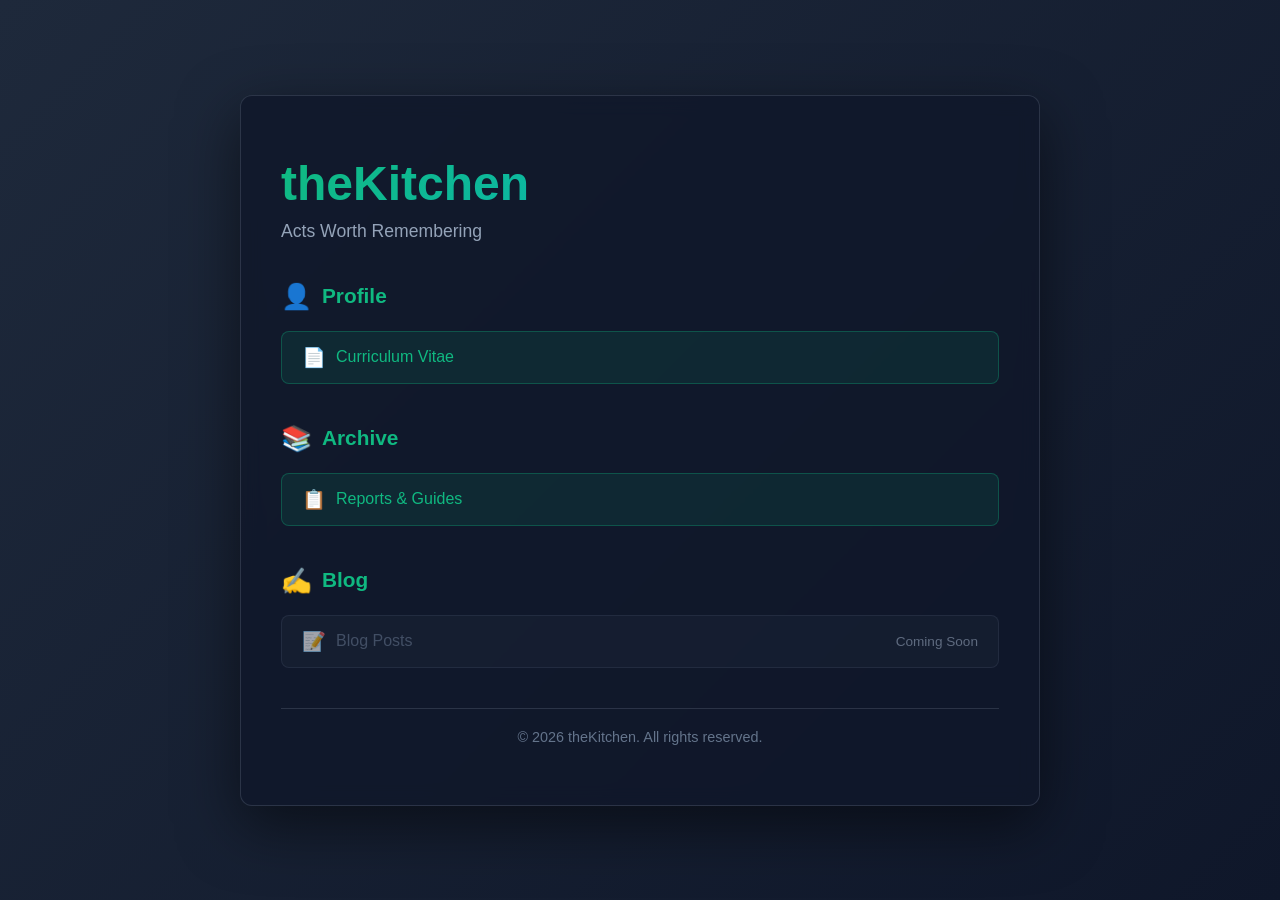
==== commit b942533e: "Update to simple homepage with reports archive and blog placeholder" ====
--- a/index.html
+++ b/index.html
@@ -1,88 +1,171 @@
-<!doctype html>
+<!DOCTYPE html>
 <html lang="en">
-
-  <head>
-    <meta charset="UTF-8" />
-    <meta
-      name="viewport"
-      content="width=device-width, initial-scale=1.0, maximum-scale=1" />
-    <title>CM4-N    <title>CM4-NANO-A USB OTG Keyboard Setup</title>
-    <meta name="description" content="Interactive setup guide for configuring Raspberry Pi CM4 on CM4-NANO-A as a USB HID keyboard gadget running Debian Trixie." />
-    <meta name="keywords" content="Raspberry Pi, CM4, USB OTG, HID Keyboard, Debian Trixie" />
-    <link rel="preconnect" href="https://fonts.googleapis.com" />
-    <link rel="preconnect" href="https://fonts.gstatic.com" crossorigin />
-    <link href="https://fonts.googleapis.com/css2?family=Poppins:wght@600;700;800&family=Fira+Code:wght@400;500;600&display=swap" rel="stylesheet" />
-    <script type="module" crossorigin src="/assets/index-DfgPECA3.js"></script>
-    <link rel="stylesheet" crossorigin href="/assets/index-Bmwpp4x8.css">
-    <script src="/__manus__/debug-collector.js" defer></script>
-  </head>
-
-  <body>
-    <script id="manus-runtime">window.__MANUS_HOST_DEV__ = false;
-(function(){"use strict";var Mr={exports:{}},Kn={};/**
- * @license React
- * react-jsx-runtime.production.js
- *
- * Copyright (c) Meta Platforms, Inc. and affiliates.
- *
- * This source code is licensed under the MIT license found in the
- * LICENSE file in the root directory of this source tree.
- */var $c;function um(){if($c)return Kn;$c=1;var r=Symbol.for("react.transitional.element"),i=Symbol.for("react.fragment");function c(s,d,m){var x=null;if(m!==void 0&&(x=""+m),d.key!==void 0&&(x=""+d.key),"key"in d){m={};for(var R in d)R!=="key"&&(m[R]=d[R])}else m=d;return d=m.ref,{$$typeof:r,type:s,key:x,ref:d!==void 0?d:null,props:m}}return Kn.Fragment=i,Kn.jsx=c,Kn.jsxs=c,Kn}var Fc;function dm(){return Fc||(Fc=1,Mr.exports=um()),Mr.exports}var h=dm(),Ar={exports:{}},Pn={},Rr={exports:{}},Nr={};/**
- * @license React
- * scheduler.production.js
- *
- * Copyright (c) Meta Platforms, Inc. and affiliates.
- *
- * This source code is licensed under the MIT license found in the
- * LICENSE file in the root directory of this source tree.
- */var Ic;function fm(){return Ic||(Ic=1,function(r){function i(A,q){var B=A.length;A.push(q);t:for(;0<B;){var bt=B-1>>>1,p=A[bt];if(0<d(p,q))A[bt]=q,A[B]=p,B=bt;else break t}}function c(A){return A.length===0?null:A[0]}function s(A){if(A.length===0)return null;var q=A[0],B=A.pop();if(B!==q){A[0]=B;t:for(var bt=0,p=A.length,O=p>>>1;bt<O;){var X=2*(bt+1)-1,G=A[X],Z=X+1,st=A[Z];if(0>d(G,B))Z<p&&0>d(st,G)?(A[bt]=st,A[Z]=B,bt=Z):(A[bt]=G,A[X]=B,bt=X);else if(Z<p&&0>d(st,B))A[bt]=st,A[Z]=B,bt=Z;else break t}}return q}function d(A,q){var B=A.sortIndex-q.sortIndex;return B!==0?B:A.id-q.id}if(r.unstable_now=void 0,typeof performance=="object"&&typeof performance.now=="function"){var m=performance;r.unstable_now=function(){return m.now()}}else{var x=Date,R=x.now();r.unstable_now=function(){return x.now()-R}}var C=[],v=[],D=1,j=null,J=3,at=!1,$=!1,nt=!1,ct=!1,ht=typeof setTimeout=="function"?setTimeout:null,St=typeof clearTimeout=="function"?clearTimeout:null,_=typeof setImmediate<"u"?setImmediate:null;function Y(A){for(var q=c(v);q!==null;){if(q.callback===null)s(v);else if(q.startTime<=A)s(v),q.sortIndex=q.expirationTime,i(C,q);else break;q=c(v)}}function H(A){if(nt=!1,Y(A),!$)if(c(C)!==null)$=!0,it||(it=!0,Bt());else{var q=c(v);q!==null&&Mt(H,q.startTime-A)}}var it=!1,rt=-1,V=5,xt=-1;function Be(){return ct?!0:!(r.unstable_now()-xt<V)}function te(){if(ct=!1,it){var A=r.unstable_now();xt=A;var q=!0;try{t:{$=!1,nt&&(nt=!1,St(rt),rt=-1),at=!0;var B=J;try{e:{for(Y(A),j=c(C);j!==null&&!(j.expirationTime>A&&Be());){var bt=j.callback;if(typeof bt=="function"){j.callback=null,J=j.priorityLevel;var p=bt(j.expirationTime<=A);if(A=r.unstable_now(),typeof p=="function"){j.callback=p,Y(A),q=!0;break e}j===c(C)&&s(C),Y(A)}else s(C);j=c(C)}if(j!==null)q=!0;else{var O=c(v);O!==null&&Mt(H,O.startTime-A),q=!1}}break t}finally{j=null,J=B,at=!1}q=void 0}}finally{q?Bt():it=!1}}}var Bt;if(typeof _=="function")Bt=function(){_(te)};else if(typeof MessageChannel<"u"){var me=new MessageChannel,Se=me.port2;me.port1.onmessage=te,Bt=function(){Se.postMessage(null)}}else Bt=function(){ht(te,0)};function Mt(A,q){rt=ht(function(){A(r.unstable_now())},q)}r.unstable_IdlePriority=5,r.unstable_ImmediatePriority=1,r.unstable_LowPriority=4,r.unstable_NormalPriority=3,r.unstable_Profiling=null,r.unstable_UserBlockingPriority=2,r.unstable_cancelCallback=function(A){A.callback=null},r.unstable_forceFrameRate=function(A){0>A||125<A?console.error("forceFrameRate takes a positive int between 0 and 125, forcing frame rates higher than 125 fps is not supported"):V=0<A?Math.floor(1e3/A):5},r.unstable_getCurrentPriorityLevel=function(){return J},r.unstable_next=function(A){switch(J){case 1:case 2:case 3:var q=3;break;default:q=J}var B=J;J=q;try{return A()}finally{J=B}},r.unstable_requestPaint=function(){ct=!0},r.unstable_runWithPriority=function(A,q){switch(A){case 1:case 2:case 3:case 4:case 5:break;default:A=3}var B=J;J=A;try{return q()}finally{J=B}},r.unstable_scheduleCallback=function(A,q,B){var bt=r.unstable_now();switch(typeof B=="object"&&B!==null?(B=B.delay,B=typeof B=="number"&&0<B?bt+B:bt):B=bt,A){case 1:var p=-1;break;case 2:p=250;break;case 5:p=1073741823;break;case 4:p=1e4;break;default:p=5e3}return p=B+p,A={id:D++,callback:q,priorityLevel:A,startTime:B,expirationTime:p,sortIndex:-1},B>bt?(A.sortIndex=B,i(v,A),c(C)===null&&A===c(v)&&(nt?(St(rt),rt=-1):nt=!0,Mt(H,B-bt))):(A.sortIndex=p,i(C,A),$||at||($=!0,it||(it=!0,Bt()))),A},r.unstable_shouldYield=Be,r.unstable_wrapCallback=function(A){var q=J;return function(){var B=J;J=q;try{return A.apply(this,arguments)}finally{J=B}}}}(Nr)),Nr}var tu;function hm(){return tu||(tu=1,Rr.exports=fm()),Rr.exports}var zr={exports:{}},ut={};/**
- * @license React
- * react.production.js
- *
- * Copyright (c) Meta Platforms, Inc. and affiliates.
- *
- * This source code is licensed under the MIT license found in the
- * LICENSE file in the root directory of this source tree.
- */var eu;function mm(){if(eu)return ut;eu=1;var r=Symbol.for("react.transitional.element"),i=Symbol.for("react.portal"),c=Symbol.for("react.fragment"),s=Symbol.for("react.strict_mode"),d=Symbol.for("react.profiler"),m=Symbol.for("react.consumer"),x=Symbol.for("react.context"),R=Symbol.for("react.forward_ref"),C=Symbol.for("react.suspense"),v=Symbol.for("react.memo"),D=Symbol.for("react.lazy"),j=Symbol.iterator;function J(p){return p===null||typeof p!="object"?null:(p=j&&p[j]||p["@@iterator"],typeof p=="function"?p:null)}var at={isMounted:function(){return!1},enqueueForceUpdate:function(){},enqueueReplaceState:function(){},enqueueSetState:function(){}},$=Object.assign,nt={};function ct(p,O,X){this.props=p,this.context=O,this.refs=nt,this.updater=X||at}ct.prototype.isReactComponent={},ct.prototype.setState=function(p,O){if(typeof p!="object"&&typeof p!="function"&&p!=null)throw Error("takes an object of state variables to update or a function which returns an object of state variables.");this.updater.enqueueSetState(this,p,O,"setState")},ct.prototype.forceUpdate=function(p){this.updater.enqueueForceUpdate(this,p,"forceUpdate")};function ht(){}ht.prototype=ct.prototype;function St(p,O,X){this.props=p,this.context=O,this.refs=nt,this.updater=X||at}var _=St.prototype=new ht;_.constructor=St,$(_,ct.prototype),_.isPureReactComponent=!0;var Y=Array.isArray,H={H:null,A:null,T:null,S:null,V:null},it=Object.prototype.hasOwnProperty;function rt(p,O,X,G,Z,st){return X=st.ref,{$$typeof:r,type:p,key:O,ref:X!==void 0?X:null,props:st}}function V(p,O){return rt(p.type,O,void 0,void 0,void 0,p.props)}function xt(p){return typeof p=="object"&&p!==null&&p.$$typeof===r}function Be(p){var O={"=":"=0",":":"=2"};return"$"+p.replace(/[=:]/g,function(X){return O[X]})}var te=/\/+/g;function Bt(p,O){return typeof p=="object"&&p!==null&&p.key!=null?Be(""+p.key):O.toString(36)}function me(){}function Se(p){switch(p.status){case"fulfilled":return p.value;case"rejected":throw p.reason;default:switch(typeof p.status=="string"?p.then(me,me):(p.status="pending",p.then(function(O){p.status==="pending"&&(p.status="fulfilled",p.value=O)},function(O){p.status==="pending"&&(p.status="rejected",p.reason=O)})),p.status){case"fulfilled":return p.value;case"rejected":throw p.reason}}throw p}function Mt(p,O,X,G,Z){var st=typeof p;(st==="undefined"||st==="boolean")&&(p=null);var I=!1;if(p===null)I=!0;else switch(st){case"bigint":case"string":case"number":I=!0;break;case"object":switch(p.$$typeof){case r:case i:I=!0;break;case D:return I=p._init,Mt(I(p._payload),O,X,G,Z)}}if(I)return Z=Z(p),I=G===""?"."+Bt(p,0):G,Y(Z)?(X="",I!=null&&(X=I.replace(te,"$&/")+"/"),Mt(Z,O,X,"",function(Jt){return Jt})):Z!=null&&(xt(Z)&&(Z=V(Z,X+(Z.key==null||p&&p.key===Z.key?"":(""+Z.key).replace(te,"$&/")+"/")+I)),O.push(Z)),1;I=0;var gt=G===""?".":G+":";if(Y(p))for(var Tt=0;Tt<p.length;Tt++)G=p[Tt],st=gt+Bt(G,Tt),I+=Mt(G,O,X,st,Z);else if(Tt=J(p),typeof Tt=="function")for(p=Tt.call(p),Tt=0;!(G=p.next()).done;)G=G.value,st=gt+Bt(G,Tt++),I+=Mt(G,O,X,st,Z);else if(st==="object"){if(typeof p.then=="function")return Mt(Se(p),O,X,G,Z);throw O=String(p),Error("Objects are not valid as a React child (found: "+(O==="[object Object]"?"object with keys {"+Object.keys(p).join(", ")+"}":O)+"). If you meant to render a collection of children, use an array instead.")}return I}function A(p,O,X){if(p==null)return p;var G=[],Z=0;return Mt(p,G,"","",function(st){return O.call(X,st,Z++)}),G}function q(p){if(p._status===-1){var O=p._result;O=O(),O.then(function(X){(p._status===0||p._status===-1)&&(p._status=1,p._result=X)},function(X){(p._status===0||p._status===-1)&&(p._status=2,p._result=X)}),p._status===-1&&(p._status=0,p._result=O)}if(p._status===1)return p._result.default;throw p._result}var B=typeof reportError=="function"?reportError:function(p){if(typeof window=="object"&&typeof window.ErrorEvent=="function"){var O=new window.ErrorEvent("error",{bubbles:!0,cancelable:!0,message:typeof p=="object"&&p!==null&&typeof p.message=="string"?String(p.message):String(p),error:p});if(!window.dispatchEvent(O))return}else if(typeof process=="object"&&typeof process.emit=="function"){process.emit("uncaughtException",p);return}console.error(p)};function bt(){}return ut.Children={map:A,forEach:function(p,O,X){A(p,function(){O.apply(this,arguments)},X)},count:function(p){var O=0;return A(p,function(){O++}),O},toArray:function(p){return A(p,function(O){return O})||[]},only:function(p){if(!xt(p))throw Error("React.Children.only expected to receive a single React element child.");return p}},ut.Component=ct,ut.Fragment=c,ut.Profiler=d,ut.PureComponent=St,ut.StrictMode=s,ut.Suspense=C,ut.__CLIENT_INTERNALS_DO_NOT_USE_OR_WARN_USERS_THEY_CANNOT_UPGRADE=H,ut.__COMPILER_RUNTIME={__proto__:null,c:function(p){return H.H.useMemoCache(p)}},ut.cache=function(p){return function(){return p.apply(null,arguments)}},ut.cloneElement=function(p,O,X){if(p==null)throw Error("The argument must be a React element, but you passed "+p+".");var G=$({},p.props),Z=p.key,st=void 0;if(O!=null)for(I in O.ref!==void 0&&(st=void 0),O.key!==void 0&&(Z=""+O.key),O)!it.call(O,I)||I==="key"||I==="__self"||I==="__source"||I==="ref"&&O.ref===void 0||(G[I]=O[I]);var I=arguments.length-2;if(I===1)G.children=X;else if(1<I){for(var gt=Array(I),Tt=0;Tt<I;Tt++)gt[Tt]=arguments[Tt+2];G.children=gt}return rt(p.type,Z,void 0,void 0,st,G)},ut.createContext=function(p){return p={$$typeof:x,_currentValue:p,_currentValue2:p,_threadCount:0,Provider:null,Consumer:null},p.Provider=p,p.Consumer={$$typeof:m,_context:p},p},ut.createElement=function(p,O,X){var G,Z={},st=null;if(O!=null)for(G in O.key!==void 0&&(st=""+O.key),O)it.call(O,G)&&G!=="key"&&G!=="__self"&&G!=="__source"&&(Z[G]=O[G]);var I=arguments.length-2;if(I===1)Z.children=X;else if(1<I){for(var gt=Array(I),Tt=0;Tt<I;Tt++)gt[Tt]=arguments[Tt+2];Z.children=gt}if(p&&p.defaultProps)for(G in I=p.defaultProps,I)Z[G]===void 0&&(Z[G]=I[G]);return rt(p,st,void 0,void 0,null,Z)},ut.createRef=function(){return{current:null}},ut.forwardRef=function(p){return{$$typeof:R,render:p}},ut.isValidElement=xt,ut.lazy=function(p){return{$$typeof:D,_payload:{_status:-1,_result:p},_init:q}},ut.memo=function(p,O){return{$$typeof:v,type:p,compare:O===void 0?null:O}},ut.startTransition=function(p){var O=H.T,X={};H.T=X;try{var G=p(),Z=H.S;Z!==null&&Z(X,G),typeof G=="object"&&G!==null&&typeof G.then=="function"&&G.then(bt,B)}catch(st){B(st)}finally{H.T=O}},ut.unstable_useCacheRefresh=function(){return H.H.useCacheRefresh()},ut.use=function(p){return H.H.use(p)},ut.useActionState=function(p,O,X){return H.H.useActionState(p,O,X)},ut.useCallback=function(p,O){return H.H.useCallback(p,O)},ut.useContext=function(p){return H.H.useContext(p)},ut.useDebugValue=function(){},ut.useDeferredValue=function(p,O){return H.H.useDeferredValue(p,O)},ut.useEffect=function(p,O,X){var G=H.H;if(typeof X=="function")throw Error("useEffect CRUD overload is not enabled in this build of React.");return G.useEffect(p,O)},ut.useId=function(){return H.H.useId()},ut.useImperativeHandle=function(p,O,X){return H.H.useImperativeHandle(p,O,X)},ut.useInsertionEffect=function(p,O){return H.H.useInsertionEffect(p,O)},ut.useLayoutEffect=function(p,O){return H.H.useLayoutEffect(p,O)},ut.useMemo=function(p,O){return H.H.useMemo(p,O)},ut.useOptimistic=function(p,O){return H.H.useOptimistic(p,O)},ut.useReducer=function(p,O,X){return H.H.useReducer(p,O,X)},ut.useRef=function(p){return H.H.useRef(p)},ut.useState=function(p){return H.H.useState(p)},ut.useSyncExternalStore=function(p,O,X){return H.H.useSyncExternalStore(p,O,X)},ut.useTransition=function(){return H.H.useTransition()},ut.version="19.1.1",ut}var lu;function _r(){return lu||(lu=1,zr.exports=mm()),zr.exports}var kr={exports:{}},he={};/**
- * @license React
- * react-dom.production.js
- *
- * Copyright (c) Meta Platforms, Inc. and affiliates.
- *
- * This source code is licensed under the MIT license found in the
- * LICENSE file in the root directory of this source tree.
- */var au;function gm(){if(au)return he;au=1;var r=_r();function i(C){var v="https://react.dev/errors/"+C;if(1<arguments.length){v+="?args[]="+encodeURIComponent(arguments[1]);for(var D=2;D<arguments.length;D++)v+="&args[]="+encodeURIComponent(arguments[D])}return"Minified React error #"+C+"; visit "+v+" for the full message or use the non-minified dev environment for full errors and additional helpful warnings."}function c(){}var s={d:{f:c,r:function(){throw Error(i(522))},D:c,C:c,L:c,m:c,X:c,S:c,M:c},p:0,findDOMNode:null},d=Symbol.for("react.portal");function m(C,v,D){var j=3<arguments.length&&arguments[3]!==void 0?arguments[3]:null;return{$$typeof:d,key:j==null?null:""+j,children:C,containerInfo:v,implementation:D}}var x=r.__CLIENT_INTERNALS_DO_NOT_USE_OR_WARN_USERS_THEY_CANNOT_UPGRADE;function R(C,v){if(C==="font")return"";if(typeof v=="string")return v==="use-credentials"?v:""}return he.__DOM_INTERNALS_DO_NOT_USE_OR_WARN_USERS_THEY_CANNOT_UPGRADE=s,he.createPortal=function(C,v){var D=2<arguments.length&&arguments[2]!==void 0?arguments[2]:null;if(!v||v.nodeType!==1&&v.nodeType!==9&&v.nodeType!==11)throw Error(i(299));return m(C,v,null,D)},he.flushSync=function(C){var v=x.T,D=s.p;try{if(x.T=null,s.p=2,C)return C()}finally{x.T=v,s.p=D,s.d.f()}},he.preconnect=function(C,v){typeof C=="string"&&(v?(v=v.crossOrigin,v=typeof v=="string"?v==="use-credentials"?v:"":void 0):v=null,s.d.C(C,v))},he.prefetchDNS=function(C){typeof C=="string"&&s.d.D(C)},he.preinit=function(C,v){if(typeof C=="string"&&v&&typeof v.as=="string"){var D=v.as,j=R(D,v.crossOrigin),J=typeof v.integrity=="string"?v.integrity:void 0,at=typeof v.fetchPriority=="string"?v.fetchPriority:void 0;D==="style"?s.d.S(C,typeof v.precedence=="string"?v.precedence:void 0,{crossOrigin:j,integrity:J,fetchPriority:at}):D==="script"&&s.d.X(C,{crossOrigin:j,integrity:J,fetchPriority:at,nonce:typeof v.nonce=="string"?v.nonce:void 0})}},he.preinitModule=function(C,v){if(typeof C=="string")if(typeof v=="object"&&v!==null){if(v.as==null||v.as==="script"){var D=R(v.as,v.crossOrigin);s.d.M(C,{crossOrigin:D,integrity:typeof v.integrity=="string"?v.integrity:void 0,nonce:typeof v.nonce=="string"?v.nonce:void 0})}}else v==null&&s.d.M(C)},he.preload=function(C,v){if(typeof C=="string"&&typeof v=="object"&&v!==null&&typeof v.as=="string"){var D=v.as,j=R(D,v.crossOrigin);s.d.L(C,D,{crossOrigin:j,integrity:typeof v.integrity=="string"?v.integrity:void 0,nonce:typeof v.nonce=="string"?v.nonce:void 0,type:typeof v.type=="string"?v.type:void 0,fetchPriority:typeof v.fetchPriority=="string"?v.fetchPriority:void 0,referrerPolicy:typeof v.referrerPolicy=="string"?v.referrerPolicy:void 0,imageSrcSet:typeof v.imageSrcSet=="string"?v.imageSrcSet:void 0,imageSizes:typeof v.imageSizes=="string"?v.imageSizes:void 0,media:typeof v.media=="string"?v.media:void 0})}},he.preloadModule=function(C,v){if(typeof C=="string")if(v){var D=R(v.as,v.crossOrigin);s.d.m(C,{as:typeof v.as=="string"&&v.as!=="script"?v.as:void 0,crossOrigin:D,integrity:typeof v.integrity=="string"?v.integrity:void 0})}else s.d.m(C)},he.requestFormReset=function(C){s.d.r(C)},he.unstable_batchedUpdates=function(C,v){return C(v)},he.useFormState=function(C,v,D){return x.H.useFormState(C,v,D)},he.useFormStatus=function(){return x.H.useHostTransitionStatus()},he.version="19.1.1",he}var nu;function pm(){if(nu)return kr.exports;nu=1;function r(){if(!(typeof __REACT_DEVTOOLS_GLOBAL_HOOK__>"u"||typeof __REACT_DEVTOOLS_GLOBAL_HOOK__.checkDCE!="function"))try{__REACT_DEVTOOLS_GLOBAL_HOOK__.checkDCE(r)}catch(i){console.error(i)}}return r(),kr.exports=gm(),kr.exports}/**
- * @license React
- * react-dom-client.production.js
- *
- * Copyright (c) Meta Platforms, Inc. and affiliates.
- *
- * This source code is licensed under the MIT license found in the
- * LICENSE file in the root directory of this source tree.
- */var ou;function ym(){if(ou)return Pn;ou=1;var r=hm(),i=_r(),c=pm();function s(t){var e="https://react.dev/errors/"+t;if(1<arguments.length){e+="?args[]="+encodeURIComponent(arguments[1]);for(var l=2;l<arguments.length;l++)e+="&args[]="+encodeURIComponent(arguments[l])}return"Minified React error #"+t+"; visit "+e+" for the full message or use the non-minified dev environment for full errors and additional helpful warnings."}function d(t){return!(!t||t.nodeType!==1&&t.nodeType!==9&&t.nodeType!==11)}function m(t){var e=t,l=t;if(t.alternate)for(;e.return;)e=e.return;else{t=e;do e=t,(e.flags&4098)!==0&&(l=e.return),t=e.return;while(t)}return e.tag===3?l:null}function x(t){if(t.tag===13){var e=t.memoizedState;if(e===null&&(t=t.alternate,t!==null&&(e=t.memoizedState)),e!==null)return e.dehydrated}return null}function R(t){if(m(t)!==t)throw Error(s(188))}function C(t){var e=t.alternate;if(!e){if(e=m(t),e===null)throw Error(s(188));return e!==t?null:t}for(var l=t,a=e;;){var n=l.return;if(n===null)break;var o=n.alternate;if(o===null){if(a=n.return,a!==null){l=a;continue}break}if(n.child===o.child){for(o=n.child;o;){if(o===l)return R(n),t;if(o===a)return R(n),e;o=o.sibling}throw Error(s(188))}if(l.return!==a.return)l=n,a=o;else{for(var u=!1,f=n.child;f;){if(f===l){u=!0,l=n,a=o;break}if(f===a){u=!0,a=n,l=o;break}f=f.sibling}if(!u){for(f=o.child;f;){if(f===l){u=!0,l=o,a=n;break}if(f===a){u=!0,a=o,l=n;break}f=f.sibling}if(!u)throw Error(s(189))}}if(l.alternate!==a)throw Error(s(190))}if(l.tag!==3)throw Error(s(188));return l.stateNode.current===l?t:e}function v(t){var e=t.tag;if(e===5||e===26||e===27||e===6)return t;for(t=t.child;t!==null;){if(e=v(t),e!==null)return e;t=t.sibling}return null}var D=Object.assign,j=Symbol.for("react.element"),J=Symbol.for("react.transitional.element"),at=Symbol.for("react.portal"),$=Symbol.for("react.fragment"),nt=Symbol.for("react.strict_mode"),ct=Symbol.for("react.profiler"),ht=Symbol.for("react.provider"),St=Symbol.for("react.consumer"),_=Symbol.for("react.context"),Y=Symbol.for("react.forward_ref"),H=Symbol.for("react.suspense"),it=Symbol.for("react.suspense_list"),rt=Symbol.for("react.memo"),V=Symbol.for("react.lazy"),xt=Symbol.for("react.activity"),Be=Symbol.for("react.memo_cache_sentinel"),te=Symbol.iterator;function Bt(t){return t===null||typeof t!="object"?null:(t=te&&t[te]||t["@@iterator"],typeof t=="function"?t:null)}var me=Symbol.for("react.client.reference");function Se(t){if(t==null)return null;if(typeof t=="function")return t.$$typeof===me?null:t.displayName||t.name||null;if(typeof t=="string")return t;switch(t){case $:return"Fragment";case ct:return"Profiler";case nt:return"StrictMode";case H:return"Suspense";case it:return"SuspenseList";case xt:return"Activity"}if(typeof t=="object")switch(t.$$typeof){case at:return"Portal";case _:return(t.displayName||"Context")+".Provider";case St:return(t._context.displayName||"Context")+".Consumer";case Y:var e=t.render;return t=t.displayName,t||(t=e.displayName||e.name||"",t=t!==""?"ForwardRef("+t+")":"ForwardRef"),t;case rt:return e=t.displayName||null,e!==null?e:Se(t.type)||"Memo";case V:e=t._payload,t=t._init;try{return Se(t(e))}catch{}}return null}var Mt=Array.isArray,A=i.__CLIENT_INTERNALS_DO_NOT_USE_OR_WARN_USERS_THEY_CANNOT_UPGRADE,q=c.__DOM_INTERNALS_DO_NOT_USE_OR_WARN_USERS_THEY_CANNOT_UPGRADE,B={pending:!1,data:null,method:null,action:null},bt=[],p=-1;function O(t){return{current:t}}function X(t){0>p||(t.current=bt[p],bt[p]=null,p--)}function G(t,e){p++,bt[p]=t.current,t.current=e}var Z=O(null),st=O(null),I=O(null),gt=O(null);function Tt(t,e){switch(G(I,e),G(st,t),G(Z,null),e.nodeType){case 9:case 11:t=(t=e.documentElement)&&(t=t.namespaceURI)?Hh(t):0;break;default:if(t=e.tagName,e=e.namespaceURI)e=Hh(e),t=Uh(e,t);else switch(t){case"svg":t=1;break;case"math":t=2;break;default:t=0}}X(Z),G(Z,t)}function Jt(){X(Z),X(st),X(I)}function Ke(t){t.memoizedState!==null&&G(gt,t);var e=Z.current,l=Uh(e,t.type);e!==l&&(G(st,t),G(Z,l))}function Ce(t){st.current===t&&(X(Z),X(st)),gt.current===t&&(X(gt),Wo._currentValue=B)}var Pe=Object.prototype.hasOwnProperty,yl=r.unstable_scheduleCallback,sn=r.unstable_cancelCallback,Ca=r.unstable_shouldYield,ri=r.unstable_requestPaint,ge=r.unstable_now,si=r.unstable_getCurrentPriorityLevel,Ul=r.unstable_ImmediatePriority,Fn=r.unstable_UserBlockingPriority,nl=r.unstable_NormalPriority,ci=r.unstable_LowPriority,Gl=r.unstable_IdlePriority,ui=r.log,Ea=r.unstable_setDisableYieldValue,ql=null,Wt=null;function Je(t){if(typeof ui=="function"&&Ea(t),Wt&&typeof Wt.setStrictMode=="function")try{Wt.setStrictMode(ql,t)}catch{}}var $t=Math.clz32?Math.clz32:fi,di=Math.log,Ta=Math.LN2;function fi(t){return t>>>=0,t===0?32:31-(di(t)/Ta|0)|0}var L=256,cn=4194304;function vl(t){var e=t&42;if(e!==0)return e;switch(t&-t){case 1:return 1;case 2:return 2;case 4:return 4;case 8:return 8;case 16:return 16;case 32:return 32;case 64:return 64;case 128:return 128;case 256:case 512:case 1024:case 2048:case 4096:case 8192:case 16384:case 32768:case 65536:case 131072:case 262144:case 524288:case 1048576:case 2097152:return t&4194048;case 4194304:case 8388608:case 16777216:case 33554432:return t&62914560;case 67108864:return 67108864;case 134217728:return 134217728;case 268435456:return 268435456;case 536870912:return 536870912;case 1073741824:return 0;default:return t}}function un(t,e,l){var a=t.pendingLanes;if(a===0)return 0;var n=0,o=t.suspendedLanes,u=t.pingedLanes;t=t.warmLanes;var f=a&134217727;return f!==0?(a=f&~o,a!==0?n=vl(a):(u&=f,u!==0?n=vl(u):l||(l=f&~t,l!==0&&(n=vl(l))))):(f=a&~o,f!==0?n=vl(f):u!==0?n=vl(u):l||(l=a&~t,l!==0&&(n=vl(l)))),n===0?0:e!==0&&e!==n&&(e&o)===0&&(o=n&-n,l=e&-e,o>=l||o===32&&(l&4194048)!==0)?e:n}function Dt(t,e){return(t.pendingLanes&~(t.suspendedLanes&~t.pingedLanes)&e)===0}function In(t,e){switch(t){case 1:case 2:case 4:case 8:case 64:return e+250;case 16:case 32:case 128:case 256:case 512:case 1024:case 2048:case 4096:case 8192:case 16384:case 32768:case 65536:case 131072:case 262144:case 524288:case 1048576:case 2097152:return e+5e3;case 4194304:case 8388608:case 16777216:case 33554432:return-1;case 67108864:case 134217728:case 268435456:case 536870912:case 1073741824:return-1;default:return-1}}function to(){var t=L;return L<<=1,(L&4194048)===0&&(L=256),t}function hi(){var t=cn;return cn<<=1,(cn&62914560)===0&&(cn=4194304),t}function eo(t){for(var e=[],l=0;31>l;l++)e.push(t);return e}function Da(t,e){t.pendingLanes|=e,e!==268435456&&(t.suspendedLanes=0,t.pingedLanes=0,t.warmLanes=0)}function Ir(t,e,l,a,n,o){var u=t.pendingLanes;t.pendingLanes=l,t.suspendedLanes=0,t.pingedLanes=0,t.warmLanes=0,t.expiredLanes&=l,t.entangledLanes&=l,t.errorRecoveryDisabledLanes&=l,t.shellSuspendCounter=0;var f=t.entanglements,g=t.expirationTimes,S=t.hiddenUpdates;for(l=u&~l;0<l;){var N=31-$t(l),k=1<<N;f[N]=0,g[N]=-1;var E=S[N];if(E!==null)for(S[N]=null,N=0;N<E.length;N++){var T=E[N];T!==null&&(T.lane&=-536870913)}l&=~k}a!==0&&mi(t,a,0),o!==0&&n===0&&t.tag!==0&&(t.suspendedLanes|=o&~(u&~e))}function mi(t,e,l){t.pendingLanes|=e,t.suspendedLanes&=~e;var a=31-$t(e);t.entangledLanes|=e,t.entanglements[a]=t.entanglements[a]|1073741824|l&4194090}function gi(t,e){var l=t.entangledLanes|=e;for(t=t.entanglements;l;){var a=31-$t(l),n=1<<a;n&e|t[a]&e&&(t[a]|=e),l&=~n}}function lo(t){switch(t){case 2:t=1;break;case 8:t=4;break;case 32:t=16;break;case 256:case 512:case 1024:case 2048:case 4096:case 8192:case 16384:case 32768:case 65536:case 131072:case 262144:case 524288:case 1048576:case 2097152:case 4194304:case 8388608:case 16777216:case 33554432:t=128;break;case 268435456:t=134217728;break;default:t=0}return t}function ao(t){return t&=-t,2<t?8<t?(t&134217727)!==0?32:268435456:8:2}function pi(){var t=q.p;return t!==0?t:(t=window.event,t===void 0?32:nm(t.type))}function ts(t,e){var l=q.p;try{return q.p=t,e()}finally{q.p=l}}var ol=Math.random().toString(36).slice(2),ee="__reactFiber$"+ol,pe="__reactProps$"+ol,Yl="__reactContainer$"+ol,no="__reactEvents$"+ol,es="__reactListeners$"+ol,ls="__reactHandles$"+ol,yi="__reactResources$"+ol,Ma="__reactMarker$"+ol;function oo(t){delete t[ee],delete t[pe],delete t[no],delete t[es],delete t[ls]}function Vl(t){var e=t[ee];if(e)return e;for(var l=t.parentNode;l;){if(e=l[Yl]||l[ee]){if(l=e.alternate,e.child!==null||l!==null&&l.child!==null)for(t=Vh(t);t!==null;){if(l=t[ee])return l;t=Vh(t)}return e}t=l,l=t.parentNode}return null}function Xl(t){if(t=t[ee]||t[Yl]){var e=t.tag;if(e===5||e===6||e===13||e===26||e===27||e===3)return t}return null}function Aa(t){var e=t.tag;if(e===5||e===26||e===27||e===6)return t.stateNode;throw Error(s(33))}function Zl(t){var e=t[yi];return e||(e=t[yi]={hoistableStyles:new Map,hoistableScripts:new Map}),e}function Vt(t){t[Ma]=!0}var vi=new Set,bi={};function bl(t,e){We(t,e),We(t+"Capture",e)}function We(t,e){for(bi[t]=e,t=0;t<e.length;t++)vi.add(e[t])}var as=RegExp("^[:A-Z_a-z\\u00C0-\\u00D6\\u00D8-\\u00F6\\u00F8-\\u02FF\\u0370-\\u037D\\u037F-\\u1FFF\\u200C-\\u200D\\u2070-\\u218F\\u2C00-\\u2FEF\\u3001-\\uD7FF\\uF900-\\uFDCF\\uFDF0-\\uFFFD][:A-Z_a-z\\u00C0-\\u00D6\\u00D8-\\u00F6\\u00F8-\\u02FF\\u0370-\\u037D\\u037F-\\u1FFF\\u200C-\\u200D\\u2070-\\u218F\\u2C00-\\u2FEF\\u3001-\\uD7FF\\uF900-\\uFDCF\\uFDF0-\\uFFFD\\-.0-9\\u00B7\\u0300-\\u036F\\u203F-\\u2040]*$"),xi={},wi={};function Ra(t){return Pe.call(wi,t)?!0:Pe.call(xi,t)?!1:as.test(t)?wi[t]=!0:(xi[t]=!0,!1)}function M(t,e,l){if(Ra(e))if(l===null)t.removeAttribute(e);else{switch(typeof l){case"undefined":case"function":case"symbol":t.removeAttribute(e);return;case"boolean":var a=e.toLowerCase().slice(0,5);if(a!=="data-"&&a!=="aria-"){t.removeAttribute(e);return}}t.setAttribute(e,""+l)}}function tt(t,e,l){if(l===null)t.removeAttribute(e);else{switch(typeof l){case"undefined":case"function":case"symbol":case"boolean":t.removeAttribute(e);return}t.setAttribute(e,""+l)}}function Ot(t,e,l,a){if(a===null)t.removeAttribute(l);else{switch(typeof a){case"undefined":case"function":case"symbol":case"boolean":t.removeAttribute(l);return}t.setAttributeNS(e,l,""+a)}}var le,Ee;function ae(t){if(le===void 0)try{throw Error()}catch(l){var e=l.stack.trim().match(/\n( *(at )?)/);le=e&&e[1]||"",Ee=-1<l.stack.indexOf(`
-    at`)?" (<anonymous>)":-1<l.stack.indexOf("@")?"@unknown:0:0":""}return`
-`+le+t+Ee}var Le=!1;function He(t,e){if(!t||Le)return"";Le=!0;var l=Error.prepareStackTrace;Error.prepareStackTrace=void 0;try{var a={DetermineComponentFrameRoot:function(){try{if(e){var k=function(){throw Error()};if(Object.defineProperty(k.prototype,"props",{set:function(){throw Error()}}),typeof Reflect=="object"&&Reflect.construct){try{Reflect.construct(k,[])}catch(T){var E=T}Reflect.construct(t,[],k)}else{try{k.call()}catch(T){E=T}t.call(k.prototype)}}else{try{throw Error()}catch(T){E=T}(k=t())&&typeof k.catch=="function"&&k.catch(function(){})}}catch(T){if(T&&E&&typeof T.stack=="string")return[T.stack,E.stack]}return[null,null]}};a.DetermineComponentFrameRoot.displayName="DetermineComponentFrameRoot";var n=Object.getOwnPropertyDescriptor(a.DetermineComponentFrameRoot,"name");n&&n.configurable&&Object.defineProperty(a.DetermineComponentFrameRoot,"name",{value:"DetermineComponentFrameRoot"});var o=a.DetermineComponentFrameRoot(),u=o[0],f=o[1];if(u&&f){var g=u.split(`
-`),S=f.split(`
-`);for(n=a=0;a<g.length&&!g[a].includes("DetermineComponentFrameRoot");)a++;for(;n<S.length&&!S[n].includes("DetermineComponentFrameRoot");)n++;if(a===g.length||n===S.length)for(a=g.length-1,n=S.length-1;1<=a&&0<=n&&g[a]!==S[n];)n--;for(;1<=a&&0<=n;a--,n--)if(g[a]!==S[n]){if(a!==1||n!==1)do if(a--,n--,0>n||g[a]!==S[n]){var N=`
-`+g[a].replace(" at new "," at ");return t.displayName&&N.includes("<anonymous>")&&(N=N.replace("<anonymous>",t.displayName)),N}while(1<=a&&0<=n);break}}}finally{Le=!1,Error.prepareStackTrace=l}return(l=t?t.displayName||t.name:"")?ae(l):""}function Ql(t){switch(t.tag){case 26:case 27:case 5:return ae(t.type);case 16:return ae("Lazy");case 13:return ae("Suspense");case 19:return ae("SuspenseList");case 0:case 15:return He(t.type,!1);case 11:return He(t.type.render,!1);case 1:return He(t.type,!0);case 31:return ae("Activity");default:return""}}function xl(t){try{var e="";do e+=Ql(t),t=t.return;while(t);return e}catch(l){return`
-Error generating stack: `+l.message+`
-`+l.stack}}function Xt(t){switch(typeof t){case"bigint":case"boolean":case"number":case"string":case"undefined":return t;case"object":return t;default:return""}}function il(t){var e=t.type;return(t=t.nodeName)&&t.toLowerCase()==="input"&&(e==="checkbox"||e==="radio")}function ve(t){var e=il(t)?"checked":"value",l=Object.getOwnPropertyDescriptor(t.constructor.prototype,e),a=""+t[e];if(!t.hasOwnProperty(e)&&typeof l<"u"&&typeof l.get=="function"&&typeof l.set=="function"){var n=l.get,o=l.set;return Object.defineProperty(t,e,{configurable:!0,get:function(){return n.call(this)},set:function(u){a=""+u,o.call(this,u)}}),Object.defineProperty(t,e,{enumerable:l.enumerable}),{getValue:function(){return a},setValue:function(u){a=""+u},stopTracking:function(){t._valueTracker=null,delete t[e]}}}}function re(t){t._valueTracker||(t._valueTracker=ve(t))}function rl(t){if(!t)return!1;var e=t._valueTracker;if(!e)return!0;var l=e.getValue(),a="";return t&&(a=il(t)?t.checked?"true":"false":t.value),t=a,t!==l?(e.setValue(t),!0):!1}function wl(t){if(t=t||(typeof document<"u"?document:void 0),typeof t>"u")return null;try{return t.activeElement||t.body}catch{return t.body}}var dn=/[\n"\\]/g;function se(t){return t.replace(dn,function(e){return"\\"+e.charCodeAt(0).toString(16)+" "})}function Kl(t,e,l,a,n,o,u,f){t.name="",u!=null&&typeof u!="function"&&typeof u!="symbol"&&typeof u!="boolean"?t.type=u:t.removeAttribute("type"),e!=null?u==="number"?(e===0&&t.value===""||t.value!=e)&&(t.value=""+Xt(e)):t.value!==""+Xt(e)&&(t.value=""+Xt(e)):u!=="submit"&&u!=="reset"||t.removeAttribute("value"),e!=null?Pl(t,u,Xt(e)):l!=null?Pl(t,u,Xt(l)):a!=null&&t.removeAttribute("value"),n==null&&o!=null&&(t.defaultChecked=!!o),n!=null&&(t.checked=n&&typeof n!="function"&&typeof n!="symbol"),f!=null&&typeof f!="function"&&typeof f!="symbol"&&typeof f!="boolean"?t.name=""+Xt(f):t.removeAttribute("name")}function Na(t,e,l,a,n,o,u,f){if(o!=null&&typeof o!="function"&&typeof o!="symbol"&&typeof o!="boolean"&&(t.type=o),e!=null||l!=null){if(!(o!=="submit"&&o!=="reset"||e!=null))return;l=l!=null?""+Xt(l):"",e=e!=null?""+Xt(e):l,f||e===t.value||(t.value=e),t.defaultValue=e}a=a??n,a=typeof a!="function"&&typeof a!="symbol"&&!!a,t.checked=f?t.checked:!!a,t.defaultChecked=!!a,u!=null&&typeof u!="function"&&typeof u!="symbol"&&typeof u!="boolean"&&(t.name=u)}function Pl(t,e,l){e==="number"&&wl(t.ownerDocument)===t||t.defaultValue===""+l||(t.defaultValue=""+l)}function $e(t,e,l,a){if(t=t.options,e){e={};for(var n=0;n<l.length;n++)e["$"+l[n]]=!0;for(l=0;l<t.length;l++)n=e.hasOwnProperty("$"+t[l].value),t[l].selected!==n&&(t[l].selected=n),n&&a&&(t[l].defaultSelected=!0)}else{for(l=""+Xt(l),e=null,n=0;n<t.length;n++){if(t[n].value===l){t[n].selected=!0,a&&(t[n].defaultSelected=!0);return}e!==null||t[n].disabled||(e=t[n])}e!==null&&(e.selected=!0)}}function za(t,e,l){if(e!=null&&(e=""+Xt(e),e!==t.value&&(t.value=e),l==null)){t.defaultValue!==e&&(t.defaultValue=e);return}t.defaultValue=l!=null?""+Xt(l):""}function _a(t,e,l,a){if(e==null){if(a!=null){if(l!=null)throw Error(s(92));if(Mt(a)){if(1<a.length)throw Error(s(93));a=a[0]}l=a}l==null&&(l=""),e=l}l=Xt(e),t.defaultValue=l,a=t.textContent,a===l&&a!==""&&a!==null&&(t.value=a)}function Fe(t,e){if(e){var l=t.firstChild;if(l&&l===t.lastChild&&l.nodeType===3){l.nodeValue=e;return}}t.textContent=e}var fn=new Set("animationIterationCount aspectRatio borderImageOutset borderImageSlice borderImageWidth boxFlex boxFlexGroup boxOrdinalGroup columnCount columns flex flexGrow flexPositive flexShrink flexNegative flexOrder gridArea gridRow gridRowEnd gridRowSpan gridRowStart gridColumn gridColumnEnd gridColumnSpan gridColumnStart fontWeight lineClamp lineHeight opacity order orphans scale tabSize widows zIndex zoom fillOpacity floodOpacity stopOpacity strokeDasharray strokeDashoffset strokeMiterlimit strokeOpacity strokeWidth MozAnimationIterationCount MozBoxFlex MozBoxFlexGroup MozLineClamp msAnimationIterationCount msFlex msZoom msFlexGrow msFlexNegative msFlexOrder msFlexPositive msFlexShrink msGridColumn msGridColumnSpan msGridRow msGridRowSpan WebkitAnimationIterationCount WebkitBoxFlex WebKitBoxFlexGroup WebkitBoxOrdinalGroup WebkitColumnCount WebkitColumns WebkitFlex WebkitFlexGrow WebkitFlexPositive WebkitFlexShrink WebkitLineClamp".split(" "));function ka(t,e,l){var a=e.indexOf("--")===0;l==null||typeof l=="boolean"||l===""?a?t.setProperty(e,""):e==="float"?t.cssFloat="":t[e]="":a?t.setProperty(e,l):typeof l!="number"||l===0||fn.has(e)?e==="float"?t.cssFloat=l:t[e]=(""+l).trim():t[e]=l+"px"}function Oa(t,e,l){if(e!=null&&typeof e!="object")throw Error(s(62));if(t=t.style,l!=null){for(var a in l)!l.hasOwnProperty(a)||e!=null&&e.hasOwnProperty(a)||(a.indexOf("--")===0?t.setProperty(a,""):a==="float"?t.cssFloat="":t[a]="");for(var n in e)a=e[n],e.hasOwnProperty(n)&&l[n]!==a&&ka(t,n,a)}else for(var o in e)e.hasOwnProperty(o)&&ka(t,o,e[o])}function ja(t){if(t.indexOf("-")===-1)return!1;switch(t){case"annotation-xml":case"color-profile":case"font-face":case"font-face-src":case"font-face-uri":case"font-face-format":case"font-face-name":case"missing-glyph":return!1;default:return!0}}var Si=new Map([["acceptCharset","accept-charset"],["htmlFor","for"],["httpEquiv","http-equiv"],["crossOrigin","crossorigin"],["accentHeight","accent-height"],["alignmentBaseline","alignment-baseline"],["arabicForm","arabic-form"],["baselineShift","baseline-shift"],["capHeight","cap-height"],["clipPath","clip-path"],["clipRule","clip-rule"],["colorInterpolation","color-interpolation"],["colorInterpolationFilters","color-interpolation-filters"],["colorProfile","color-profile"],["colorRendering","color-rendering"],["dominantBaseline","dominant-baseline"],["enableBackground","enable-background"],["fillOpacity","fill-opacity"],["fillRule","fill-rule"],["floodColor","flood-color"],["floodOpacity","flood-opacity"],["fontFamily","font-family"],["fontSize","font-size"],["fontSizeAdjust","font-size-adjust"],["fontStretch","font-stretch"],["fontStyle","font-style"],["fontVariant","font-variant"],["fontWeight","font-weight"],["glyphName","glyph-name"],["glyphOrientationHorizontal","glyph-orientation-horizontal"],["glyphOrientationVertical","glyph-orientation-vertical"],["horizAdvX","horiz-adv-x"],["horizOriginX","horiz-origin-x"],["imageRendering","image-rendering"],["letterSpacing","letter-spacing"],["lightingColor","lighting-color"],["markerEnd","marker-end"],["markerMid","marker-mid"],["markerStart","marker-start"],["overlinePosition","overline-position"],["overlineThickness","overline-thickness"],["paintOrder","paint-order"],["panose-1","panose-1"],["pointerEvents","pointer-events"],["renderingIntent","rendering-intent"],["shapeRendering","shape-rendering"],["stopColor","stop-color"],["stopOpacity","stop-opacity"],["strikethroughPosition","strikethrough-position"],["strikethroughThickness","strikethrough-thickness"],["strokeDasharray","stroke-dasharray"],["strokeDashoffset","stroke-dashoffset"],["strokeLinecap","stroke-linecap"],["strokeLinejoin","stroke-linejoin"],["strokeMiterlimit","stroke-miterlimit"],["strokeOpacity","stroke-opacity"],["strokeWidth","stroke-width"],["textAnchor","text-anchor"],["textDecoration","text-decoration"],["textRendering","text-rendering"],["transformOrigin","transform-origin"],["underlinePosition","underline-position"],["underlineThickness","underline-thickness"],["unicodeBidi","unicode-bidi"],["unicodeRange","unicode-range"],["unitsPerEm","units-per-em"],["vAlphabetic","v-alphabetic"],["vHanging","v-hanging"],["vIdeographic","v-ideographic"],["vMathematical","v-mathematical"],["vectorEffect","vector-effect"],["vertAdvY","vert-adv-y"],["vertOriginX","vert-origin-x"],["vertOriginY","vert-origin-y"],["wordSpacing","word-spacing"],["writingMode","writing-mode"],["xmlnsXlink","xmlns:xlink"],["xHeight","x-height"]]),Ci=/^[\u0000-\u001F ]*j[\r\n\t]*a[\r\n\t]*v[\r\n\t]*a[\r\n\t]*s[\r\n\t]*c[\r\n\t]*r[\r\n\t]*i[\r\n\t]*p[\r\n\t]*t[\r\n\t]*:/i;function Ba(t){return Ci.test(""+t)?"javascript:throw new Error('React has blocked a javascript: URL as a security precaution.')":t}var hn=null;function mn(t){return t=t.target||t.srcElement||window,t.correspondingUseElement&&(t=t.correspondingUseElement),t.nodeType===3?t.parentNode:t}var Sl=null,Cl=null;function io(t){var e=Xl(t);if(e&&(t=e.stateNode)){var l=t[pe]||null;t:switch(t=e.stateNode,e.type){case"input":if(Kl(t,l.value,l.defaultValue,l.defaultValue,l.checked,l.defaultChecked,l.type,l.name),e=l.name,l.type==="radio"&&e!=null){for(l=t;l.parentNode;)l=l.parentNode;for(l=l.querySelectorAll('input[name="'+se(""+e)+'"][type="radio"]'),e=0;e<l.length;e++){var a=l[e];if(a!==t&&a.form===t.form){var n=a[pe]||null;if(!n)throw Error(s(90));Kl(a,n.value,n.defaultValue,n.defaultValue,n.checked,n.defaultChecked,n.type,n.name)}}for(e=0;e<l.length;e++)a=l[e],a.form===t.form&&rl(a)}break t;case"textarea":za(t,l.value,l.defaultValue);break t;case"select":e=l.value,e!=null&&$e(t,!!l.multiple,e,!1)}}}var gn=!1;function ro(t,e,l){if(gn)return t(e,l);gn=!0;try{var a=t(e);return a}finally{if(gn=!1,(Sl!==null||Cl!==null)&&(ir(),Sl&&(e=Sl,t=Cl,Cl=Sl=null,io(e),t)))for(e=0;e<t.length;e++)io(t[e])}}function Jl(t,e){var l=t.stateNode;if(l===null)return null;var a=l[pe]||null;if(a===null)return null;l=a[e];t:switch(e){case"onClick":case"onClickCapture":case"onDoubleClick":case"onDoubleClickCapture":case"onMouseDown":case"onMouseDownCapture":case"onMouseMove":case"onMouseMoveCapture":case"onMouseUp":case"onMouseUpCapture":case"onMouseEnter":(a=!a.disabled)||(t=t.type,a=!(t==="button"||t==="input"||t==="select"||t==="textarea")),t=!a;break t;default:t=!1}if(t)return null;if(l&&typeof l!="function")throw Error(s(231,e,typeof l));return l}var Ue=!(typeof window>"u"||typeof window.document>"u"||typeof window.document.createElement>"u"),pn=!1;if(Ue)try{var Wl={};Object.defineProperty(Wl,"passive",{get:function(){pn=!0}}),window.addEventListener("test",Wl,Wl),window.removeEventListener("test",Wl,Wl)}catch{pn=!1}var Ie=null,yn=null,La=null;function so(){if(La)return La;var t,e=yn,l=e.length,a,n="value"in Ie?Ie.value:Ie.textContent,o=n.length;for(t=0;t<l&&e[t]===n[t];t++);var u=l-t;for(a=1;a<=u&&e[l-a]===n[o-a];a++);return La=n.slice(t,1<a?1-a:void 0)}function Ha(t){var e=t.keyCode;return"charCode"in t?(t=t.charCode,t===0&&e===13&&(t=13)):t=e,t===10&&(t=13),32<=t||t===13?t:0}function Ua(){return!0}function co(){return!1}function ce(t){function e(l,a,n,o,u){this._reactName=l,this._targetInst=n,this.type=a,this.nativeEvent=o,this.target=u,this.currentTarget=null;for(var f in t)t.hasOwnProperty(f)&&(l=t[f],this[f]=l?l(o):o[f]);return this.isDefaultPrevented=(o.defaultPrevented!=null?o.defaultPrevented:o.returnValue===!1)?Ua:co,this.isPropagationStopped=co,this}return D(e.prototype,{preventDefault:function(){this.defaultPrevented=!0;var l=this.nativeEvent;l&&(l.preventDefault?l.preventDefault():typeof l.returnValue!="unknown"&&(l.returnValue=!1),this.isDefaultPrevented=Ua)},stopPropagation:function(){var l=this.nativeEvent;l&&(l.stopPropagation?l.stopPropagation():typeof l.cancelBubble!="unknown"&&(l.cancelBubble=!0),this.isPropagationStopped=Ua)},persist:function(){},isPersistent:Ua}),e}var sl={eventPhase:0,bubbles:0,cancelable:0,timeStamp:function(t){return t.timeStamp||Date.now()},defaultPrevented:0,isTrusted:0},Ga=ce(sl),$l=D({},sl,{view:0,detail:0}),Ei=ce($l),Ti,uo,fo,Di=D({},$l,{screenX:0,screenY:0,clientX:0,clientY:0,pageX:0,pageY:0,ctrlKey:0,shiftKey:0,altKey:0,metaKey:0,getModifierState:os,button:0,buttons:0,relatedTarget:function(t){return t.relatedTarget===void 0?t.fromElement===t.srcElement?t.toElement:t.fromElement:t.relatedTarget},movementX:function(t){return"movementX"in t?t.movementX:(t!==fo&&(fo&&t.type==="mousemove"?(Ti=t.screenX-fo.screenX,uo=t.screenY-fo.screenY):uo=Ti=0,fo=t),Ti)},movementY:function(t){return"movementY"in t?t.movementY:uo}}),Vu=ce(Di),D0=D({},Di,{dataTransfer:0}),M0=ce(D0),A0=D({},$l,{relatedTarget:0}),ns=ce(A0),R0=D({},sl,{animationName:0,elapsedTime:0,pseudoElement:0}),N0=ce(R0),z0=D({},sl,{clipboardData:function(t){return"clipboardData"in t?t.clipboardData:window.clipboardData}}),_0=ce(z0),k0=D({},sl,{data:0}),Xu=ce(k0),O0={Esc:"Escape",Spacebar:" ",Left:"ArrowLeft",Up:"ArrowUp",Right:"ArrowRight",Down:"ArrowDown",Del:"Delete",Win:"OS",Menu:"ContextMenu",Apps:"ContextMenu",Scroll:"ScrollLock",MozPrintableKey:"Unidentified"},j0={8:"Backspace",9:"Tab",12:"Clear",13:"Enter",16:"Shift",17:"Control",18:"Alt",19:"Pause",20:"CapsLock",27:"Escape",32:" ",33:"PageUp",34:"PageDown",35:"End",36:"Home",37:"ArrowLeft",38:"ArrowUp",39:"ArrowRight",40:"ArrowDown",45:"Insert",46:"Delete",112:"F1",113:"F2",114:"F3",115:"F4",116:"F5",117:"F6",118:"F7",119:"F8",120:"F9",121:"F10",122:"F11",123:"F12",144:"NumLock",145:"ScrollLock",224:"Meta"},B0={Alt:"altKey",Control:"ctrlKey",Meta:"metaKey",Shift:"shiftKey"};function L0(t){var e=this.nativeEvent;return e.getModifierState?e.getModifierState(t):(t=B0[t])?!!e[t]:!1}function os(){return L0}var H0=D({},$l,{key:function(t){if(t.key){var e=O0[t.key]||t.key;if(e!=="Unidentified")return e}return t.type==="keypress"?(t=Ha(t),t===13?"Enter":String.fromCharCode(t)):t.type==="keydown"||t.type==="keyup"?j0[t.keyCode]||"Unidentified":""},code:0,location:0,ctrlKey:0,shiftKey:0,altKey:0,metaKey:0,repeat:0,locale:0,getModifierState:os,charCode:function(t){return t.type==="keypress"?Ha(t):0},keyCode:function(t){return t.type==="keydown"||t.type==="keyup"?t.keyCode:0},which:function(t){return t.type==="keypress"?Ha(t):t.type==="keydown"||t.type==="keyup"?t.keyCode:0}}),U0=ce(H0),G0=D({},Di,{pointerId:0,width:0,height:0,pressure:0,tangentialPressure:0,tiltX:0,tiltY:0,twist:0,pointerType:0,isPrimary:0}),Zu=ce(G0),q0=D({},$l,{touches:0,targetTouches:0,changedTouches:0,altKey:0,metaKey:0,ctrlKey:0,shiftKey:0,getModifierState:os}),Y0=ce(q0),V0=D({},sl,{propertyName:0,elapsedTime:0,pseudoElement:0}),X0=ce(V0),Z0=D({},Di,{deltaX:function(t){return"deltaX"in t?t.deltaX:"wheelDeltaX"in t?-t.wheelDeltaX:0},deltaY:function(t){return"deltaY"in t?t.deltaY:"wheelDeltaY"in t?-t.wheelDeltaY:"wheelDelta"in t?-t.wheelDelta:0},deltaZ:0,deltaMode:0}),Q0=ce(Z0),K0=D({},sl,{newState:0,oldState:0}),P0=ce(K0),J0=[9,13,27,32],is=Ue&&"CompositionEvent"in window,ho=null;Ue&&"documentMode"in document&&(ho=document.documentMode);var W0=Ue&&"TextEvent"in window&&!ho,Qu=Ue&&(!is||ho&&8<ho&&11>=ho),Ku=" ",Pu=!1;function Ju(t,e){switch(t){case"keyup":return J0.indexOf(e.keyCode)!==-1;case"keydown":return e.keyCode!==229;case"keypress":case"mousedown":case"focusout":return!0;default:return!1}}function Wu(t){return t=t.detail,typeof t=="object"&&"data"in t?t.data:null}var vn=!1;function $0(t,e){switch(t){case"compositionend":return Wu(e);case"keypress":return e.which!==32?null:(Pu=!0,Ku);case"textInput":return t=e.data,t===Ku&&Pu?null:t;default:return null}}function F0(t,e){if(vn)return t==="compositionend"||!is&&Ju(t,e)?(t=so(),La=yn=Ie=null,vn=!1,t):null;switch(t){case"paste":return null;case"keypress":if(!(e.ctrlKey||e.altKey||e.metaKey)||e.ctrlKey&&e.altKey){if(e.char&&1<e.char.length)return e.char;if(e.which)return String.fromCharCode(e.which)}return null;case"compositionend":return Qu&&e.locale!=="ko"?null:e.data;default:return null}}var I0={color:!0,date:!0,datetime:!0,"datetime-local":!0,email:!0,month:!0,number:!0,password:!0,range:!0,search:!0,tel:!0,text:!0,time:!0,url:!0,week:!0};function $u(t){var e=t&&t.nodeName&&t.nodeName.toLowerCase();return e==="input"?!!I0[t.type]:e==="textarea"}function Fu(t,e,l,a){Sl?Cl?Cl.push(a):Cl=[a]:Sl=a,e=fr(e,"onChange"),0<e.length&&(l=new Ga("onChange","change",null,l,a),t.push({event:l,listeners:e}))}var mo=null,go=null;function t1(t){kh(t,0)}function Mi(t){var e=Aa(t);if(rl(e))return t}function Iu(t,e){if(t==="change")return e}var td=!1;if(Ue){var rs;if(Ue){var ss="oninput"in document;if(!ss){var ed=document.createElement("div");ed.setAttribute("oninput","return;"),ss=typeof ed.oninput=="function"}rs=ss}else rs=!1;td=rs&&(!document.documentMode||9<document.documentMode)}function ld(){mo&&(mo.detachEvent("onpropertychange",ad),go=mo=null)}function ad(t){if(t.propertyName==="value"&&Mi(go)){var e=[];Fu(e,go,t,mn(t)),ro(t1,e)}}function e1(t,e,l){t==="focusin"?(ld(),mo=e,go=l,mo.attachEvent("onpropertychange",ad)):t==="focusout"&&ld()}function l1(t){if(t==="selectionchange"||t==="keyup"||t==="keydown")return Mi(go)}function a1(t,e){if(t==="click")return Mi(e)}function n1(t,e){if(t==="input"||t==="change")return Mi(e)}function o1(t,e){return t===e&&(t!==0||1/t===1/e)||t!==t&&e!==e}var Re=typeof Object.is=="function"?Object.is:o1;function po(t,e){if(Re(t,e))return!0;if(typeof t!="object"||t===null||typeof e!="object"||e===null)return!1;var l=Object.keys(t),a=Object.keys(e);if(l.length!==a.length)return!1;for(a=0;a<l.length;a++){var n=l[a];if(!Pe.call(e,n)||!Re(t[n],e[n]))return!1}return!0}function nd(t){for(;t&&t.firstChild;)t=t.firstChild;return t}function od(t,e){var l=nd(t);t=0;for(var a;l;){if(l.nodeType===3){if(a=t+l.textContent.length,t<=e&&a>=e)return{node:l,offset:e-t};t=a}t:{for(;l;){if(l.nextSibling){l=l.nextSibling;break t}l=l.parentNode}l=void 0}l=nd(l)}}function id(t,e){return t&&e?t===e?!0:t&&t.nodeType===3?!1:e&&e.nodeType===3?id(t,e.parentNode):"contains"in t?t.contains(e):t.compareDocumentPosition?!!(t.compareDocumentPosition(e)&16):!1:!1}function rd(t){t=t!=null&&t.ownerDocument!=null&&t.ownerDocument.defaultView!=null?t.ownerDocument.defaultView:window;for(var e=wl(t.document);e instanceof t.HTMLIFrameElement;){try{var l=typeof e.contentWindow.location.href=="string"}catch{l=!1}if(l)t=e.contentWindow;else break;e=wl(t.document)}return e}function cs(t){var e=t&&t.nodeName&&t.nodeName.toLowerCase();return e&&(e==="input"&&(t.type==="text"||t.type==="search"||t.type==="tel"||t.type==="url"||t.type==="password")||e==="textarea"||t.contentEditable==="true")}var i1=Ue&&"documentMode"in document&&11>=document.documentMode,bn=null,us=null,yo=null,ds=!1;function sd(t,e,l){var a=l.window===l?l.document:l.nodeType===9?l:l.ownerDocument;ds||bn==null||bn!==wl(a)||(a=bn,"selectionStart"in a&&cs(a)?a={start:a.selectionStart,end:a.selectionEnd}:(a=(a.ownerDocument&&a.ownerDocument.defaultView||window).getSelection(),a={anchorNode:a.anchorNode,anchorOffset:a.anchorOffset,focusNode:a.focusNode,focusOffset:a.focusOffset}),yo&&po(yo,a)||(yo=a,a=fr(us,"onSelect"),0<a.length&&(e=new Ga("onSelect","select",null,e,l),t.push({event:e,listeners:a}),e.target=bn)))}function qa(t,e){var l={};return l[t.toLowerCase()]=e.toLowerCase(),l["Webkit"+t]="webkit"+e,l["Moz"+t]="moz"+e,l}var xn={animationend:qa("Animation","AnimationEnd"),animationiteration:qa("Animation","AnimationIteration"),animationstart:qa("Animation","AnimationStart"),transitionrun:qa("Transition","TransitionRun"),transitionstart:qa("Transition","TransitionStart"),transitioncancel:qa("Transition","TransitionCancel"),transitionend:qa("Transition","TransitionEnd")},fs={},cd={};Ue&&(cd=document.createElement("div").style,"AnimationEvent"in window||(delete xn.animationend.animation,delete xn.animationiteration.animation,delete xn.animationstart.animation),"TransitionEvent"in window||delete xn.transitionend.transition);function Ya(t){if(fs[t])return fs[t];if(!xn[t])return t;var e=xn[t],l;for(l in e)if(e.hasOwnProperty(l)&&l in cd)return fs[t]=e[l];return t}var ud=Ya("animationend"),dd=Ya("animationiteration"),fd=Ya("animationstart"),r1=Ya("transitionrun"),s1=Ya("transitionstart"),c1=Ya("transitioncancel"),hd=Ya("transitionend"),md=new Map,hs="abort auxClick beforeToggle cancel canPlay canPlayThrough click close contextMenu copy cut drag dragEnd dragEnter dragExit dragLeave dragOver dragStart drop durationChange emptied encrypted ended error gotPointerCapture input invalid keyDown keyPress keyUp load loadedData loadedMetadata loadStart lostPointerCapture mouseDown mouseMove mouseOut mouseOver mouseUp paste pause play playing pointerCancel pointerDown pointerMove pointerOut pointerOver pointerUp progress rateChange reset resize seeked seeking stalled submit suspend timeUpdate touchCancel touchEnd touchStart volumeChange scroll toggle touchMove waiting wheel".split(" ");hs.push("scrollEnd");function tl(t,e){md.set(t,e),bl(e,[t])}var gd=new WeakMap;function Ge(t,e){if(typeof t=="object"&&t!==null){var l=gd.get(t);return l!==void 0?l:(e={value:t,source:e,stack:xl(e)},gd.set(t,e),e)}return{value:t,source:e,stack:xl(e)}}var qe=[],wn=0,ms=0;function Ai(){for(var t=wn,e=ms=wn=0;e<t;){var l=qe[e];qe[e++]=null;var a=qe[e];qe[e++]=null;var n=qe[e];qe[e++]=null;var o=qe[e];if(qe[e++]=null,a!==null&&n!==null){var u=a.pending;u===null?n.next=n:(n.next=u.next,u.next=n),a.pending=n}o!==0&&pd(l,n,o)}}function Ri(t,e,l,a){qe[wn++]=t,qe[wn++]=e,qe[wn++]=l,qe[wn++]=a,ms|=a,t.lanes|=a,t=t.alternate,t!==null&&(t.lanes|=a)}function gs(t,e,l,a){return Ri(t,e,l,a),Ni(t)}function Sn(t,e){return Ri(t,null,null,e),Ni(t)}function pd(t,e,l){t.lanes|=l;var a=t.alternate;a!==null&&(a.lanes|=l);for(var n=!1,o=t.return;o!==null;)o.childLanes|=l,a=o.alternate,a!==null&&(a.childLanes|=l),o.tag===22&&(t=o.stateNode,t===null||t._visibility&1||(n=!0)),t=o,o=o.return;return t.tag===3?(o=t.stateNode,n&&e!==null&&(n=31-$t(l),t=o.hiddenUpdates,a=t[n],a===null?t[n]=[e]:a.push(e),e.lane=l|536870912),o):null}function Ni(t){if(50<Yo)throw Yo=0,wc=null,Error(s(185));for(var e=t.return;e!==null;)t=e,e=t.return;return t.tag===3?t.stateNode:null}var Cn={};function u1(t,e,l,a){this.tag=t,this.key=l,this.sibling=this.child=this.return=this.stateNode=this.type=this.elementType=null,this.index=0,this.refCleanup=this.ref=null,this.pendingProps=e,this.dependencies=this.memoizedState=this.updateQueue=this.memoizedProps=null,this.mode=a,this.subtreeFlags=this.flags=0,this.deletions=null,this.childLanes=this.lanes=0,this.alternate=null}function Ne(t,e,l,a){return new u1(t,e,l,a)}function ps(t){return t=t.prototype,!(!t||!t.isReactComponent)}function El(t,e){var l=t.alternate;return l===null?(l=Ne(t.tag,e,t.key,t.mode),l.elementType=t.elementType,l.type=t.type,l.stateNode=t.stateNode,l.alternate=t,t.alternate=l):(l.pendingProps=e,l.type=t.type,l.flags=0,l.subtreeFlags=0,l.deletions=null),l.flags=t.flags&65011712,l.childLanes=t.childLanes,l.lanes=t.lanes,l.child=t.child,l.memoizedProps=t.memoizedProps,l.memoizedState=t.memoizedState,l.updateQueue=t.updateQueue,e=t.dependencies,l.dependencies=e===null?null:{lanes:e.lanes,firstContext:e.firstContext},l.sibling=t.sibling,l.index=t.index,l.ref=t.ref,l.refCleanup=t.refCleanup,l}function yd(t,e){t.flags&=65011714;var l=t.alternate;return l===null?(t.childLanes=0,t.lanes=e,t.child=null,t.subtreeFlags=0,t.memoizedProps=null,t.memoizedState=null,t.updateQueue=null,t.dependencies=null,t.stateNode=null):(t.childLanes=l.childLanes,t.lanes=l.lanes,t.child=l.child,t.subtreeFlags=0,t.deletions=null,t.memoizedProps=l.memoizedProps,t.memoizedState=l.memoizedState,t.updateQueue=l.updateQueue,t.type=l.type,e=l.dependencies,t.dependencies=e===null?null:{lanes:e.lanes,firstContext:e.firstContext}),t}function zi(t,e,l,a,n,o){var u=0;if(a=t,typeof t=="function")ps(t)&&(u=1);else if(typeof t=="string")u=fp(t,l,Z.current)?26:t==="html"||t==="head"||t==="body"?27:5;else t:switch(t){case xt:return t=Ne(31,l,e,n),t.elementType=xt,t.lanes=o,t;case $:return Va(l.children,n,o,e);case nt:u=8,n|=24;break;case ct:return t=Ne(12,l,e,n|2),t.elementType=ct,t.lanes=o,t;case H:return t=Ne(13,l,e,n),t.elementType=H,t.lanes=o,t;case it:return t=Ne(19,l,e,n),t.elementType=it,t.lanes=o,t;default:if(typeof t=="object"&&t!==null)switch(t.$$typeof){case ht:case _:u=10;break t;case St:u=9;break t;case Y:u=11;break t;case rt:u=14;break t;case V:u=16,a=null;break t}u=29,l=Error(s(130,t===null?"null":typeof t,"")),a=null}return e=Ne(u,l,e,n),e.elementType=t,e.type=a,e.lanes=o,e}function Va(t,e,l,a){return t=Ne(7,t,a,e),t.lanes=l,t}function ys(t,e,l){return t=Ne(6,t,null,e),t.lanes=l,t}function vs(t,e,l){return e=Ne(4,t.children!==null?t.children:[],t.key,e),e.lanes=l,e.stateNode={containerInfo:t.containerInfo,pendingChildren:null,implementation:t.implementation},e}var En=[],Tn=0,_i=null,ki=0,Ye=[],Ve=0,Xa=null,Tl=1,Dl="";function Za(t,e){En[Tn++]=ki,En[Tn++]=_i,_i=t,ki=e}function vd(t,e,l){Ye[Ve++]=Tl,Ye[Ve++]=Dl,Ye[Ve++]=Xa,Xa=t;var a=Tl;t=Dl;var n=32-$t(a)-1;a&=~(1<<n),l+=1;var o=32-$t(e)+n;if(30<o){var u=n-n%5;o=(a&(1<<u)-1).toString(32),a>>=u,n-=u,Tl=1<<32-$t(e)+n|l<<n|a,Dl=o+t}else Tl=1<<o|l<<n|a,Dl=t}function bs(t){t.return!==null&&(Za(t,1),vd(t,1,0))}function xs(t){for(;t===_i;)_i=En[--Tn],En[Tn]=null,ki=En[--Tn],En[Tn]=null;for(;t===Xa;)Xa=Ye[--Ve],Ye[Ve]=null,Dl=Ye[--Ve],Ye[Ve]=null,Tl=Ye[--Ve],Ye[Ve]=null}var be=null,Ut=null,Et=!1,Qa=null,cl=!1,ws=Error(s(519));function Ka(t){var e=Error(s(418,""));throw xo(Ge(e,t)),ws}function bd(t){var e=t.stateNode,l=t.type,a=t.memoizedProps;switch(e[ee]=t,e[pe]=a,l){case"dialog":vt("cancel",e),vt("close",e);break;case"iframe":case"object":case"embed":vt("load",e);break;case"video":case"audio":for(l=0;l<Xo.length;l++)vt(Xo[l],e);break;case"source":vt("error",e);break;case"img":case"image":case"link":vt("error",e),vt("load",e);break;case"details":vt("toggle",e);break;case"input":vt("invalid",e),Na(e,a.value,a.defaultValue,a.checked,a.defaultChecked,a.type,a.name,!0),re(e);break;case"select":vt("invalid",e);break;case"textarea":vt("invalid",e),_a(e,a.value,a.defaultValue,a.children),re(e)}l=a.children,typeof l!="string"&&typeof l!="number"&&typeof l!="bigint"||e.textContent===""+l||a.suppressHydrationWarning===!0||Lh(e.textContent,l)?(a.popover!=null&&(vt("beforetoggle",e),vt("toggle",e)),a.onScroll!=null&&vt("scroll",e),a.onScrollEnd!=null&&vt("scrollend",e),a.onClick!=null&&(e.onclick=hr),e=!0):e=!1,e||Ka(t)}function xd(t){for(be=t.return;be;)switch(be.tag){case 5:case 13:cl=!1;return;case 27:case 3:cl=!0;return;default:be=be.return}}function vo(t){if(t!==be)return!1;if(!Et)return xd(t),Et=!0,!1;var e=t.tag,l;if((l=e!==3&&e!==27)&&((l=e===5)&&(l=t.type,l=!(l!=="form"&&l!=="button")||Lc(t.type,t.memoizedProps)),l=!l),l&&Ut&&Ka(t),xd(t),e===13){if(t=t.memoizedState,t=t!==null?t.dehydrated:null,!t)throw Error(s(317));t:{for(t=t.nextSibling,e=0;t;){if(t.nodeType===8)if(l=t.data,l==="/$"){if(e===0){Ut=ll(t.nextSibling);break t}e--}else l!=="$"&&l!=="$!"&&l!=="$?"||e++;t=t.nextSibling}Ut=null}}else e===27?(e=Ut,ha(t.type)?(t=qc,qc=null,Ut=t):Ut=e):Ut=be?ll(t.stateNode.nextSibling):null;return!0}function bo(){Ut=be=null,Et=!1}function wd(){var t=Qa;return t!==null&&(Me===null?Me=t:Me.push.apply(Me,t),Qa=null),t}function xo(t){Qa===null?Qa=[t]:Qa.push(t)}var Ss=O(null),Pa=null,Ml=null;function Fl(t,e,l){G(Ss,e._currentValue),e._currentValue=l}function Al(t){t._currentValue=Ss.current,X(Ss)}function Cs(t,e,l){for(;t!==null;){var a=t.alternate;if((t.childLanes&e)!==e?(t.childLanes|=e,a!==null&&(a.childLanes|=e)):a!==null&&(a.childLanes&e)!==e&&(a.childLanes|=e),t===l)break;t=t.return}}function Es(t,e,l,a){var n=t.child;for(n!==null&&(n.return=t);n!==null;){var o=n.dependencies;if(o!==null){var u=n.child;o=o.firstContext;t:for(;o!==null;){var f=o;o=n;for(var g=0;g<e.length;g++)if(f.context===e[g]){o.lanes|=l,f=o.alternate,f!==null&&(f.lanes|=l),Cs(o.return,l,t),a||(u=null);break t}o=f.next}}else if(n.tag===18){if(u=n.return,u===null)throw Error(s(341));u.lanes|=l,o=u.alternate,o!==null&&(o.lanes|=l),Cs(u,l,t),u=null}else u=n.child;if(u!==null)u.return=n;else for(u=n;u!==null;){if(u===t){u=null;break}if(n=u.sibling,n!==null){n.return=u.return,u=n;break}u=u.return}n=u}}function wo(t,e,l,a){t=null;for(var n=e,o=!1;n!==null;){if(!o){if((n.flags&524288)!==0)o=!0;else if((n.flags&262144)!==0)break}if(n.tag===10){var u=n.alternate;if(u===null)throw Error(s(387));if(u=u.memoizedProps,u!==null){var f=n.type;Re(n.pendingProps.value,u.value)||(t!==null?t.push(f):t=[f])}}else if(n===gt.current){if(u=n.alternate,u===null)throw Error(s(387));u.memoizedState.memoizedState!==n.memoizedState.memoizedState&&(t!==null?t.push(Wo):t=[Wo])}n=n.return}t!==null&&Es(e,t,l,a),e.flags|=262144}function Oi(t){for(t=t.firstContext;t!==null;){if(!Re(t.context._currentValue,t.memoizedValue))return!0;t=t.next}return!1}function Ja(t){Pa=t,Ml=null,t=t.dependencies,t!==null&&(t.firstContext=null)}function ye(t){return Sd(Pa,t)}function ji(t,e){return Pa===null&&Ja(t),Sd(t,e)}function Sd(t,e){var l=e._currentValue;if(e={context:e,memoizedValue:l,next:null},Ml===null){if(t===null)throw Error(s(308));Ml=e,t.dependencies={lanes:0,firstContext:e},t.flags|=524288}else Ml=Ml.next=e;return l}var d1=typeof AbortController<"u"?AbortController:function(){var t=[],e=this.signal={aborted:!1,addEventListener:function(l,a){t.push(a)}};this.abort=function(){e.aborted=!0,t.forEach(function(l){return l()})}},f1=r.unstable_scheduleCallback,h1=r.unstable_NormalPriority,Ft={$$typeof:_,Consumer:null,Provider:null,_currentValue:null,_currentValue2:null,_threadCount:0};function Ts(){return{controller:new d1,data:new Map,refCount:0}}function So(t){t.refCount--,t.refCount===0&&f1(h1,function(){t.controller.abort()})}var Co=null,Ds=0,Dn=0,Mn=null;function m1(t,e){if(Co===null){var l=Co=[];Ds=0,Dn=Ac(),Mn={status:"pending",value:void 0,then:function(a){l.push(a)}}}return Ds++,e.then(Cd,Cd),e}function Cd(){if(--Ds===0&&Co!==null){Mn!==null&&(Mn.status="fulfilled");var t=Co;Co=null,Dn=0,Mn=null;for(var e=0;e<t.length;e++)(0,t[e])()}}function g1(t,e){var l=[],a={status:"pending",value:null,reason:null,then:function(n){l.push(n)}};return t.then(function(){a.status="fulfilled",a.value=e;for(var n=0;n<l.length;n++)(0,l[n])(e)},function(n){for(a.status="rejected",a.reason=n,n=0;n<l.length;n++)(0,l[n])(void 0)}),a}var Ed=A.S;A.S=function(t,e){typeof e=="object"&&e!==null&&typeof e.then=="function"&&m1(t,e),Ed!==null&&Ed(t,e)};var Wa=O(null);function Ms(){var t=Wa.current;return t!==null?t:jt.pooledCache}function Bi(t,e){e===null?G(Wa,Wa.current):G(Wa,e.pool)}function Td(){var t=Ms();return t===null?null:{parent:Ft._currentValue,pool:t}}var Eo=Error(s(460)),Dd=Error(s(474)),Li=Error(s(542)),As={then:function(){}};function Md(t){return t=t.status,t==="fulfilled"||t==="rejected"}function Hi(){}function Ad(t,e,l){switch(l=t[l],l===void 0?t.push(e):l!==e&&(e.then(Hi,Hi),e=l),e.status){case"fulfilled":return e.value;case"rejected":throw t=e.reason,Nd(t),t;default:if(typeof e.status=="string")e.then(Hi,Hi);else{if(t=jt,t!==null&&100<t.shellSuspendCounter)throw Error(s(482));t=e,t.status="pending",t.then(function(a){if(e.status==="pending"){var n=e;n.status="fulfilled",n.value=a}},function(a){if(e.status==="pending"){var n=e;n.status="rejected",n.reason=a}})}switch(e.status){case"fulfilled":return e.value;case"rejected":throw t=e.reason,Nd(t),t}throw To=e,Eo}}var To=null;function Rd(){if(To===null)throw Error(s(459));var t=To;return To=null,t}function Nd(t){if(t===Eo||t===Li)throw Error(s(483))}var Il=!1;function Rs(t){t.updateQueue={baseState:t.memoizedState,firstBaseUpdate:null,lastBaseUpdate:null,shared:{pending:null,lanes:0,hiddenCallbacks:null},callbacks:null}}function Ns(t,e){t=t.updateQueue,e.updateQueue===t&&(e.updateQueue={baseState:t.baseState,firstBaseUpdate:t.firstBaseUpdate,lastBaseUpdate:t.lastBaseUpdate,shared:t.shared,callbacks:null})}function ta(t){return{lane:t,tag:0,payload:null,callback:null,next:null}}function ea(t,e,l){var a=t.updateQueue;if(a===null)return null;if(a=a.shared,(At&2)!==0){var n=a.pending;return n===null?e.next=e:(e.next=n.next,n.next=e),a.pending=e,e=Ni(t),pd(t,null,l),e}return Ri(t,a,e,l),Ni(t)}function Do(t,e,l){if(e=e.updateQueue,e!==null&&(e=e.shared,(l&4194048)!==0)){var a=e.lanes;a&=t.pendingLanes,l|=a,e.lanes=l,gi(t,l)}}function zs(t,e){var l=t.updateQueue,a=t.alternate;if(a!==null&&(a=a.updateQueue,l===a)){var n=null,o=null;if(l=l.firstBaseUpdate,l!==null){do{var u={lane:l.lane,tag:l.tag,payload:l.payload,callback:null,next:null};o===null?n=o=u:o=o.next=u,l=l.next}while(l!==null);o===null?n=o=e:o=o.next=e}else n=o=e;l={baseState:a.baseState,firstBaseUpdate:n,lastBaseUpdate:o,shared:a.shared,callbacks:a.callbacks},t.updateQueue=l;return}t=l.lastBaseUpdate,t===null?l.firstBaseUpdate=e:t.next=e,l.lastBaseUpdate=e}var _s=!1;function Mo(){if(_s){var t=Mn;if(t!==null)throw t}}function Ao(t,e,l,a){_s=!1;var n=t.updateQueue;Il=!1;var o=n.firstBaseUpdate,u=n.lastBaseUpdate,f=n.shared.pending;if(f!==null){n.shared.pending=null;var g=f,S=g.next;g.next=null,u===null?o=S:u.next=S,u=g;var N=t.alternate;N!==null&&(N=N.updateQueue,f=N.lastBaseUpdate,f!==u&&(f===null?N.firstBaseUpdate=S:f.next=S,N.lastBaseUpdate=g))}if(o!==null){var k=n.baseState;u=0,N=S=g=null,f=o;do{var E=f.lane&-536870913,T=E!==f.lane;if(T?(wt&E)===E:(a&E)===E){E!==0&&E===Dn&&(_s=!0),N!==null&&(N=N.next={lane:0,tag:f.tag,payload:f.payload,callback:null,next:null});t:{var lt=t,F=f;E=e;var _t=l;switch(F.tag){case 1:if(lt=F.payload,typeof lt=="function"){k=lt.call(_t,k,E);break t}k=lt;break t;case 3:lt.flags=lt.flags&-65537|128;case 0:if(lt=F.payload,E=typeof lt=="function"?lt.call(_t,k,E):lt,E==null)break t;k=D({},k,E);break t;case 2:Il=!0}}E=f.callback,E!==null&&(t.flags|=64,T&&(t.flags|=8192),T=n.callbacks,T===null?n.callbacks=[E]:T.push(E))}else T={lane:E,tag:f.tag,payload:f.payload,callback:f.callback,next:null},N===null?(S=N=T,g=k):N=N.next=T,u|=E;if(f=f.next,f===null){if(f=n.shared.pending,f===null)break;T=f,f=T.next,T.next=null,n.lastBaseUpdate=T,n.shared.pending=null}}while(!0);N===null&&(g=k),n.baseState=g,n.firstBaseUpdate=S,n.lastBaseUpdate=N,o===null&&(n.shared.lanes=0),ca|=u,t.lanes=u,t.memoizedState=k}}function zd(t,e){if(typeof t!="function")throw Error(s(191,t));t.call(e)}function _d(t,e){var l=t.callbacks;if(l!==null)for(t.callbacks=null,t=0;t<l.length;t++)zd(l[t],e)}var An=O(null),Ui=O(0);function kd(t,e){t=jl,G(Ui,t),G(An,e),jl=t|e.baseLanes}function ks(){G(Ui,jl),G(An,An.current)}function Os(){jl=Ui.current,X(An),X(Ui)}var la=0,mt=null,Nt=null,Zt=null,Gi=!1,Rn=!1,$a=!1,qi=0,Ro=0,Nn=null,p1=0;function qt(){throw Error(s(321))}function js(t,e){if(e===null)return!1;for(var l=0;l<e.length&&l<t.length;l++)if(!Re(t[l],e[l]))return!1;return!0}function Bs(t,e,l,a,n,o){return la=o,mt=e,e.memoizedState=null,e.updateQueue=null,e.lanes=0,A.H=t===null||t.memoizedState===null?yf:vf,$a=!1,o=l(a,n),$a=!1,Rn&&(o=jd(e,l,a,n)),Od(t),o}function Od(t){A.H=Ki;var e=Nt!==null&&Nt.next!==null;if(la=0,Zt=Nt=mt=null,Gi=!1,Ro=0,Nn=null,e)throw Error(s(300));t===null||ne||(t=t.dependencies,t!==null&&Oi(t)&&(ne=!0))}function jd(t,e,l,a){mt=t;var n=0;do{if(Rn&&(Nn=null),Ro=0,Rn=!1,25<=n)throw Error(s(301));if(n+=1,Zt=Nt=null,t.updateQueue!=null){var o=t.updateQueue;o.lastEffect=null,o.events=null,o.stores=null,o.memoCache!=null&&(o.memoCache.index=0)}A.H=C1,o=e(l,a)}while(Rn);return o}function y1(){var t=A.H,e=t.useState()[0];return e=typeof e.then=="function"?No(e):e,t=t.useState()[0],(Nt!==null?Nt.memoizedState:null)!==t&&(mt.flags|=1024),e}function Ls(){var t=qi!==0;return qi=0,t}function Hs(t,e,l){e.updateQueue=t.updateQueue,e.flags&=-2053,t.lanes&=~l}function Us(t){if(Gi){for(t=t.memoizedState;t!==null;){var e=t.queue;e!==null&&(e.pending=null),t=t.next}Gi=!1}la=0,Zt=Nt=mt=null,Rn=!1,Ro=qi=0,Nn=null}function Te(){var t={memoizedState:null,baseState:null,baseQueue:null,queue:null,next:null};return Zt===null?mt.memoizedState=Zt=t:Zt=Zt.next=t,Zt}function Qt(){if(Nt===null){var t=mt.alternate;t=t!==null?t.memoizedState:null}else t=Nt.next;var e=Zt===null?mt.memoizedState:Zt.next;if(e!==null)Zt=e,Nt=t;else{if(t===null)throw mt.alternate===null?Error(s(467)):Error(s(310));Nt=t,t={memoizedState:Nt.memoizedState,baseState:Nt.baseState,baseQueue:Nt.baseQueue,queue:Nt.queue,next:null},Zt===null?mt.memoizedState=Zt=t:Zt=Zt.next=t}return Zt}function Gs(){return{lastEffect:null,events:null,stores:null,memoCache:null}}function No(t){var e=Ro;return Ro+=1,Nn===null&&(Nn=[]),t=Ad(Nn,t,e),e=mt,(Zt===null?e.memoizedState:Zt.next)===null&&(e=e.alternate,A.H=e===null||e.memoizedState===null?yf:vf),t}function Yi(t){if(t!==null&&typeof t=="object"){if(typeof t.then=="function")return No(t);if(t.$$typeof===_)return ye(t)}throw Error(s(438,String(t)))}function qs(t){var e=null,l=mt.updateQueue;if(l!==null&&(e=l.memoCache),e==null){var a=mt.alternate;a!==null&&(a=a.updateQueue,a!==null&&(a=a.memoCache,a!=null&&(e={data:a.data.map(function(n){return n.slice()}),index:0})))}if(e==null&&(e={data:[],index:0}),l===null&&(l=Gs(),mt.updateQueue=l),l.memoCache=e,l=e.data[e.index],l===void 0)for(l=e.data[e.index]=Array(t),a=0;a<t;a++)l[a]=Be;return e.index++,l}function Rl(t,e){return typeof e=="function"?e(t):e}function Vi(t){var e=Qt();return Ys(e,Nt,t)}function Ys(t,e,l){var a=t.queue;if(a===null)throw Error(s(311));a.lastRenderedReducer=l;var n=t.baseQueue,o=a.pending;if(o!==null){if(n!==null){var u=n.next;n.next=o.next,o.next=u}e.baseQueue=n=o,a.pending=null}if(o=t.baseState,n===null)t.memoizedState=o;else{e=n.next;var f=u=null,g=null,S=e,N=!1;do{var k=S.lane&-536870913;if(k!==S.lane?(wt&k)===k:(la&k)===k){var E=S.revertLane;if(E===0)g!==null&&(g=g.next={lane:0,revertLane:0,action:S.action,hasEagerState:S.hasEagerState,eagerState:S.eagerState,next:null}),k===Dn&&(N=!0);else if((la&E)===E){S=S.next,E===Dn&&(N=!0);continue}else k={lane:0,revertLane:S.revertLane,action:S.action,hasEagerState:S.hasEagerState,eagerState:S.eagerState,next:null},g===null?(f=g=k,u=o):g=g.next=k,mt.lanes|=E,ca|=E;k=S.action,$a&&l(o,k),o=S.hasEagerState?S.eagerState:l(o,k)}else E={lane:k,revertLane:S.revertLane,action:S.action,hasEagerState:S.hasEagerState,eagerState:S.eagerState,next:null},g===null?(f=g=E,u=o):g=g.next=E,mt.lanes|=k,ca|=k;S=S.next}while(S!==null&&S!==e);if(g===null?u=o:g.next=f,!Re(o,t.memoizedState)&&(ne=!0,N&&(l=Mn,l!==null)))throw l;t.memoizedState=o,t.baseState=u,t.baseQueue=g,a.lastRenderedState=o}return n===null&&(a.lanes=0),[t.memoizedState,a.dispatch]}function Vs(t){var e=Qt(),l=e.queue;if(l===null)throw Error(s(311));l.lastRenderedReducer=t;var a=l.dispatch,n=l.pending,o=e.memoizedState;if(n!==null){l.pending=null;var u=n=n.next;do o=t(o,u.action),u=u.next;while(u!==n);Re(o,e.memoizedState)||(ne=!0),e.memoizedState=o,e.baseQueue===null&&(e.baseState=o),l.lastRenderedState=o}return[o,a]}function Bd(t,e,l){var a=mt,n=Qt(),o=Et;if(o){if(l===void 0)throw Error(s(407));l=l()}else l=e();var u=!Re((Nt||n).memoizedState,l);u&&(n.memoizedState=l,ne=!0),n=n.queue;var f=Ud.bind(null,a,n,t);if(zo(2048,8,f,[t]),n.getSnapshot!==e||u||Zt!==null&&Zt.memoizedState.tag&1){if(a.flags|=2048,zn(9,Xi(),Hd.bind(null,a,n,l,e),null),jt===null)throw Error(s(349));o||(la&124)!==0||Ld(a,e,l)}return l}function Ld(t,e,l){t.flags|=16384,t={getSnapshot:e,value:l},e=mt.updateQueue,e===null?(e=Gs(),mt.updateQueue=e,e.stores=[t]):(l=e.stores,l===null?e.stores=[t]:l.push(t))}function Hd(t,e,l,a){e.value=l,e.getSnapshot=a,Gd(e)&&qd(t)}function Ud(t,e,l){return l(function(){Gd(e)&&qd(t)})}function Gd(t){var e=t.getSnapshot;t=t.value;try{var l=e();return!Re(t,l)}catch{return!0}}function qd(t){var e=Sn(t,2);e!==null&&je(e,t,2)}function Xs(t){var e=Te();if(typeof t=="function"){var l=t;if(t=l(),$a){Je(!0);try{l()}finally{Je(!1)}}}return e.memoizedState=e.baseState=t,e.queue={pending:null,lanes:0,dispatch:null,lastRenderedReducer:Rl,lastRenderedState:t},e}function Yd(t,e,l,a){return t.baseState=l,Ys(t,Nt,typeof a=="function"?a:Rl)}function v1(t,e,l,a,n){if(Qi(t))throw Error(s(485));if(t=e.action,t!==null){var o={payload:n,action:t,next:null,isTransition:!0,status:"pending",value:null,reason:null,listeners:[],then:function(u){o.listeners.push(u)}};A.T!==null?l(!0):o.isTransition=!1,a(o),l=e.pending,l===null?(o.next=e.pending=o,Vd(e,o)):(o.next=l.next,e.pending=l.next=o)}}function Vd(t,e){var l=e.action,a=e.payload,n=t.state;if(e.isTransition){var o=A.T,u={};A.T=u;try{var f=l(n,a),g=A.S;g!==null&&g(u,f),Xd(t,e,f)}catch(S){Zs(t,e,S)}finally{A.T=o}}else try{o=l(n,a),Xd(t,e,o)}catch(S){Zs(t,e,S)}}function Xd(t,e,l){l!==null&&typeof l=="object"&&typeof l.then=="function"?l.then(function(a){Zd(t,e,a)},function(a){return Zs(t,e,a)}):Zd(t,e,l)}function Zd(t,e,l){e.status="fulfilled",e.value=l,Qd(e),t.state=l,e=t.pending,e!==null&&(l=e.next,l===e?t.pending=null:(l=l.next,e.next=l,Vd(t,l)))}function Zs(t,e,l){var a=t.pending;if(t.pending=null,a!==null){a=a.next;do e.status="rejected",e.reason=l,Qd(e),e=e.next;while(e!==a)}t.action=null}function Qd(t){t=t.listeners;for(var e=0;e<t.length;e++)(0,t[e])()}function Kd(t,e){return e}function Pd(t,e){if(Et){var l=jt.formState;if(l!==null){t:{var a=mt;if(Et){if(Ut){e:{for(var n=Ut,o=cl;n.nodeType!==8;){if(!o){n=null;break e}if(n=ll(n.nextSibling),n===null){n=null;break e}}o=n.data,n=o==="F!"||o==="F"?n:null}if(n){Ut=ll(n.nextSibling),a=n.data==="F!";break t}}Ka(a)}a=!1}a&&(e=l[0])}}return l=Te(),l.memoizedState=l.baseState=e,a={pending:null,lanes:0,dispatch:null,lastRenderedReducer:Kd,lastRenderedState:e},l.queue=a,l=mf.bind(null,mt,a),a.dispatch=l,a=Xs(!1),o=Ws.bind(null,mt,!1,a.queue),a=Te(),n={state:e,dispatch:null,action:t,pending:null},a.queue=n,l=v1.bind(null,mt,n,o,l),n.dispatch=l,a.memoizedState=t,[e,l,!1]}function Jd(t){var e=Qt();return Wd(e,Nt,t)}function Wd(t,e,l){if(e=Ys(t,e,Kd)[0],t=Vi(Rl)[0],typeof e=="object"&&e!==null&&typeof e.then=="function")try{var a=No(e)}catch(u){throw u===Eo?Li:u}else a=e;e=Qt();var n=e.queue,o=n.dispatch;return l!==e.memoizedState&&(mt.flags|=2048,zn(9,Xi(),b1.bind(null,n,l),null)),[a,o,t]}function b1(t,e){t.action=e}function $d(t){var e=Qt(),l=Nt;if(l!==null)return Wd(e,l,t);Qt(),e=e.memoizedState,l=Qt();var a=l.queue.dispatch;return l.memoizedState=t,[e,a,!1]}function zn(t,e,l,a){return t={tag:t,create:l,deps:a,inst:e,next:null},e=mt.updateQueue,e===null&&(e=Gs(),mt.updateQueue=e),l=e.lastEffect,l===null?e.lastEffect=t.next=t:(a=l.next,l.next=t,t.next=a,e.lastEffect=t),t}function Xi(){return{destroy:void 0,resource:void 0}}function Fd(){return Qt().memoizedState}function Zi(t,e,l,a){var n=Te();a=a===void 0?null:a,mt.flags|=t,n.memoizedState=zn(1|e,Xi(),l,a)}function zo(t,e,l,a){var n=Qt();a=a===void 0?null:a;var o=n.memoizedState.inst;Nt!==null&&a!==null&&js(a,Nt.memoizedState.deps)?n.memoizedState=zn(e,o,l,a):(mt.flags|=t,n.memoizedState=zn(1|e,o,l,a))}function Id(t,e){Zi(8390656,8,t,e)}function tf(t,e){zo(2048,8,t,e)}function ef(t,e){return zo(4,2,t,e)}function lf(t,e){return zo(4,4,t,e)}function af(t,e){if(typeof e=="function"){t=t();var l=e(t);return function(){typeof l=="function"?l():e(null)}}if(e!=null)return t=t(),e.current=t,function(){e.current=null}}function nf(t,e,l){l=l!=null?l.concat([t]):null,zo(4,4,af.bind(null,e,t),l)}function Qs(){}function of(t,e){var l=Qt();e=e===void 0?null:e;var a=l.memoizedState;return e!==null&&js(e,a[1])?a[0]:(l.memoizedState=[t,e],t)}function rf(t,e){var l=Qt();e=e===void 0?null:e;var a=l.memoizedState;if(e!==null&&js(e,a[1]))return a[0];if(a=t(),$a){Je(!0);try{t()}finally{Je(!1)}}return l.memoizedState=[a,e],a}function Ks(t,e,l){return l===void 0||(la&1073741824)!==0?t.memoizedState=e:(t.memoizedState=l,t=uh(),mt.lanes|=t,ca|=t,l)}function sf(t,e,l,a){return Re(l,e)?l:An.current!==null?(t=Ks(t,l,a),Re(t,e)||(ne=!0),t):(la&42)===0?(ne=!0,t.memoizedState=l):(t=uh(),mt.lanes|=t,ca|=t,e)}function cf(t,e,l,a,n){var o=q.p;q.p=o!==0&&8>o?o:8;var u=A.T,f={};A.T=f,Ws(t,!1,e,l);try{var g=n(),S=A.S;if(S!==null&&S(f,g),g!==null&&typeof g=="object"&&typeof g.then=="function"){var N=g1(g,a);_o(t,e,N,Oe(t))}else _o(t,e,a,Oe(t))}catch(k){_o(t,e,{then:function(){},status:"rejected",reason:k},Oe())}finally{q.p=o,A.T=u}}function x1(){}function Ps(t,e,l,a){if(t.tag!==5)throw Error(s(476));var n=uf(t).queue;cf(t,n,e,B,l===null?x1:function(){return df(t),l(a)})}function uf(t){var e=t.memoizedState;if(e!==null)return e;e={memoizedState:B,baseState:B,baseQueue:null,queue:{pending:null,lanes:0,dispatch:null,lastRenderedReducer:Rl,lastRenderedState:B},next:null};var l={};return e.next={memoizedState:l,baseState:l,baseQueue:null,queue:{pending:null,lanes:0,dispatch:null,lastRenderedReducer:Rl,lastRenderedState:l},next:null},t.memoizedState=e,t=t.alternate,t!==null&&(t.memoizedState=e),e}function df(t){var e=uf(t).next.queue;_o(t,e,{},Oe())}function Js(){return ye(Wo)}function ff(){return Qt().memoizedState}function hf(){return Qt().memoizedState}function w1(t){for(var e=t.return;e!==null;){switch(e.tag){case 24:case 3:var l=Oe();t=ta(l);var a=ea(e,t,l);a!==null&&(je(a,e,l),Do(a,e,l)),e={cache:Ts()},t.payload=e;return}e=e.return}}function S1(t,e,l){var a=Oe();l={lane:a,revertLane:0,action:l,hasEagerState:!1,eagerState:null,next:null},Qi(t)?gf(e,l):(l=gs(t,e,l,a),l!==null&&(je(l,t,a),pf(l,e,a)))}function mf(t,e,l){var a=Oe();_o(t,e,l,a)}function _o(t,e,l,a){var n={lane:a,revertLane:0,action:l,hasEagerState:!1,eagerState:null,next:null};if(Qi(t))gf(e,n);else{var o=t.alternate;if(t.lanes===0&&(o===null||o.lanes===0)&&(o=e.lastRenderedReducer,o!==null))try{var u=e.lastRenderedState,f=o(u,l);if(n.hasEagerState=!0,n.eagerState=f,Re(f,u))return Ri(t,e,n,0),jt===null&&Ai(),!1}catch{}finally{}if(l=gs(t,e,n,a),l!==null)return je(l,t,a),pf(l,e,a),!0}return!1}function Ws(t,e,l,a){if(a={lane:2,revertLane:Ac(),action:a,hasEagerState:!1,eagerState:null,next:null},Qi(t)){if(e)throw Error(s(479))}else e=gs(t,l,a,2),e!==null&&je(e,t,2)}function Qi(t){var e=t.alternate;return t===mt||e!==null&&e===mt}function gf(t,e){Rn=Gi=!0;var l=t.pending;l===null?e.next=e:(e.next=l.next,l.next=e),t.pending=e}function pf(t,e,l){if((l&4194048)!==0){var a=e.lanes;a&=t.pendingLanes,l|=a,e.lanes=l,gi(t,l)}}var Ki={readContext:ye,use:Yi,useCallback:qt,useContext:qt,useEffect:qt,useImperativeHandle:qt,useLayoutEffect:qt,useInsertionEffect:qt,useMemo:qt,useReducer:qt,useRef:qt,useState:qt,useDebugValue:qt,useDeferredValue:qt,useTransition:qt,useSyncExternalStore:qt,useId:qt,useHostTransitionStatus:qt,useFormState:qt,useActionState:qt,useOptimistic:qt,useMemoCache:qt,useCacheRefresh:qt},yf={readContext:ye,use:Yi,useCallback:function(t,e){return Te().memoizedState=[t,e===void 0?null:e],t},useContext:ye,useEffect:Id,useImperativeHandle:function(t,e,l){l=l!=null?l.concat([t]):null,Zi(4194308,4,af.bind(null,e,t),l)},useLayoutEffect:function(t,e){return Zi(4194308,4,t,e)},useInsertionEffect:function(t,e){Zi(4,2,t,e)},useMemo:function(t,e){var l=Te();e=e===void 0?null:e;var a=t();if($a){Je(!0);try{t()}finally{Je(!1)}}return l.memoizedState=[a,e],a},useReducer:function(t,e,l){var a=Te();if(l!==void 0){var n=l(e);if($a){Je(!0);try{l(e)}finally{Je(!1)}}}else n=e;return a.memoizedState=a.baseState=n,t={pending:null,lanes:0,dispatch:null,lastRenderedReducer:t,lastRenderedState:n},a.queue=t,t=t.dispatch=S1.bind(null,mt,t),[a.memoizedState,t]},useRef:function(t){var e=Te();return t={current:t},e.memoizedState=t},useState:function(t){t=Xs(t);var e=t.queue,l=mf.bind(null,mt,e);return e.dispatch=l,[t.memoizedState,l]},useDebugValue:Qs,useDeferredValue:function(t,e){var l=Te();return Ks(l,t,e)},useTransition:function(){var t=Xs(!1);return t=cf.bind(null,mt,t.queue,!0,!1),Te().memoizedState=t,[!1,t]},useSyncExternalStore:function(t,e,l){var a=mt,n=Te();if(Et){if(l===void 0)throw Error(s(407));l=l()}else{if(l=e(),jt===null)throw Error(s(349));(wt&124)!==0||Ld(a,e,l)}n.memoizedState=l;var o={value:l,getSnapshot:e};return n.queue=o,Id(Ud.bind(null,a,o,t),[t]),a.flags|=2048,zn(9,Xi(),Hd.bind(null,a,o,l,e),null),l},useId:function(){var t=Te(),e=jt.identifierPrefix;if(Et){var l=Dl,a=Tl;l=(a&~(1<<32-$t(a)-1)).toString(32)+l,e="«"+e+"R"+l,l=qi++,0<l&&(e+="H"+l.toString(32)),e+="»"}else l=p1++,e="«"+e+"r"+l.toString(32)+"»";return t.memoizedState=e},useHostTransitionStatus:Js,useFormState:Pd,useActionState:Pd,useOptimistic:function(t){var e=Te();e.memoizedState=e.baseState=t;var l={pending:null,lanes:0,dispatch:null,lastRenderedReducer:null,lastRenderedState:null};return e.queue=l,e=Ws.bind(null,mt,!0,l),l.dispatch=e,[t,e]},useMemoCache:qs,useCacheRefresh:function(){return Te().memoizedState=w1.bind(null,mt)}},vf={readContext:ye,use:Yi,useCallback:of,useContext:ye,useEffect:tf,useImperativeHandle:nf,useInsertionEffect:ef,useLayoutEffect:lf,useMemo:rf,useReducer:Vi,useRef:Fd,useState:function(){return Vi(Rl)},useDebugValue:Qs,useDeferredValue:function(t,e){var l=Qt();return sf(l,Nt.memoizedState,t,e)},useTransition:function(){var t=Vi(Rl)[0],e=Qt().memoizedState;return[typeof t=="boolean"?t:No(t),e]},useSyncExternalStore:Bd,useId:ff,useHostTransitionStatus:Js,useFormState:Jd,useActionState:Jd,useOptimistic:function(t,e){var l=Qt();return Yd(l,Nt,t,e)},useMemoCache:qs,useCacheRefresh:hf},C1={readContext:ye,use:Yi,useCallback:of,useContext:ye,useEffect:tf,useImperativeHandle:nf,useInsertionEffect:ef,useLayoutEffect:lf,useMemo:rf,useReducer:Vs,useRef:Fd,useState:function(){return Vs(Rl)},useDebugValue:Qs,useDeferredValue:function(t,e){var l=Qt();return Nt===null?Ks(l,t,e):sf(l,Nt.memoizedState,t,e)},useTransition:function(){var t=Vs(Rl)[0],e=Qt().memoizedState;return[typeof t=="boolean"?t:No(t),e]},useSyncExternalStore:Bd,useId:ff,useHostTransitionStatus:Js,useFormState:$d,useActionState:$d,useOptimistic:function(t,e){var l=Qt();return Nt!==null?Yd(l,Nt,t,e):(l.baseState=t,[t,l.queue.dispatch])},useMemoCache:qs,useCacheRefresh:hf},_n=null,ko=0;function Pi(t){var e=ko;return ko+=1,_n===null&&(_n=[]),Ad(_n,t,e)}function Oo(t,e){e=e.props.ref,t.ref=e!==void 0?e:null}function Ji(t,e){throw e.$$typeof===j?Error(s(525)):(t=Object.prototype.toString.call(e),Error(s(31,t==="[object Object]"?"object with keys {"+Object.keys(e).join(", ")+"}":t)))}function bf(t){var e=t._init;return e(t._payload)}function xf(t){function e(b,y){if(t){var w=b.deletions;w===null?(b.deletions=[y],b.flags|=16):w.push(y)}}function l(b,y){if(!t)return null;for(;y!==null;)e(b,y),y=y.sibling;return null}function a(b){for(var y=new Map;b!==null;)b.key!==null?y.set(b.key,b):y.set(b.index,b),b=b.sibling;return y}function n(b,y){return b=El(b,y),b.index=0,b.sibling=null,b}function o(b,y,w){return b.index=w,t?(w=b.alternate,w!==null?(w=w.index,w<y?(b.flags|=67108866,y):w):(b.flags|=67108866,y)):(b.flags|=1048576,y)}function u(b){return t&&b.alternate===null&&(b.flags|=67108866),b}function f(b,y,w,z){return y===null||y.tag!==6?(y=ys(w,b.mode,z),y.return=b,y):(y=n(y,w),y.return=b,y)}function g(b,y,w,z){var P=w.type;return P===$?N(b,y,w.props.children,z,w.key):y!==null&&(y.elementType===P||typeof P=="object"&&P!==null&&P.$$typeof===V&&bf(P)===y.type)?(y=n(y,w.props),Oo(y,w),y.return=b,y):(y=zi(w.type,w.key,w.props,null,b.mode,z),Oo(y,w),y.return=b,y)}function S(b,y,w,z){return y===null||y.tag!==4||y.stateNode.containerInfo!==w.containerInfo||y.stateNode.implementation!==w.implementation?(y=vs(w,b.mode,z),y.return=b,y):(y=n(y,w.children||[]),y.return=b,y)}function N(b,y,w,z,P){return y===null||y.tag!==7?(y=Va(w,b.mode,z,P),y.return=b,y):(y=n(y,w),y.return=b,y)}function k(b,y,w){if(typeof y=="string"&&y!==""||typeof y=="number"||typeof y=="bigint")return y=ys(""+y,b.mode,w),y.return=b,y;if(typeof y=="object"&&y!==null){switch(y.$$typeof){case J:return w=zi(y.type,y.key,y.props,null,b.mode,w),Oo(w,y),w.return=b,w;case at:return y=vs(y,b.mode,w),y.return=b,y;case V:var z=y._init;return y=z(y._payload),k(b,y,w)}if(Mt(y)||Bt(y))return y=Va(y,b.mode,w,null),y.return=b,y;if(typeof y.then=="function")return k(b,Pi(y),w);if(y.$$typeof===_)return k(b,ji(b,y),w);Ji(b,y)}return null}function E(b,y,w,z){var P=y!==null?y.key:null;if(typeof w=="string"&&w!==""||typeof w=="number"||typeof w=="bigint")return P!==null?null:f(b,y,""+w,z);if(typeof w=="object"&&w!==null){switch(w.$$typeof){case J:return w.key===P?g(b,y,w,z):null;case at:return w.key===P?S(b,y,w,z):null;case V:return P=w._init,w=P(w._payload),E(b,y,w,z)}if(Mt(w)||Bt(w))return P!==null?null:N(b,y,w,z,null);if(typeof w.then=="function")return E(b,y,Pi(w),z);if(w.$$typeof===_)return E(b,y,ji(b,w),z);Ji(b,w)}return null}function T(b,y,w,z,P){if(typeof z=="string"&&z!==""||typeof z=="number"||typeof z=="bigint")return b=b.get(w)||null,f(y,b,""+z,P);if(typeof z=="object"&&z!==null){switch(z.$$typeof){case J:return b=b.get(z.key===null?w:z.key)||null,g(y,b,z,P);case at:return b=b.get(z.key===null?w:z.key)||null,S(y,b,z,P);case V:var pt=z._init;return z=pt(z._payload),T(b,y,w,z,P)}if(Mt(z)||Bt(z))return b=b.get(w)||null,N(y,b,z,P,null);if(typeof z.then=="function")return T(b,y,w,Pi(z),P);if(z.$$typeof===_)return T(b,y,w,ji(y,z),P);Ji(y,z)}return null}function lt(b,y,w,z){for(var P=null,pt=null,W=y,et=y=0,ie=null;W!==null&&et<w.length;et++){W.index>et?(ie=W,W=null):ie=W.sibling;var Ct=E(b,W,w[et],z);if(Ct===null){W===null&&(W=ie);break}t&&W&&Ct.alternate===null&&e(b,W),y=o(Ct,y,et),pt===null?P=Ct:pt.sibling=Ct,pt=Ct,W=ie}if(et===w.length)return l(b,W),Et&&Za(b,et),P;if(W===null){for(;et<w.length;et++)W=k(b,w[et],z),W!==null&&(y=o(W,y,et),pt===null?P=W:pt.sibling=W,pt=W);return Et&&Za(b,et),P}for(W=a(W);et<w.length;et++)ie=T(W,b,et,w[et],z),ie!==null&&(t&&ie.alternate!==null&&W.delete(ie.key===null?et:ie.key),y=o(ie,y,et),pt===null?P=ie:pt.sibling=ie,pt=ie);return t&&W.forEach(function(va){return e(b,va)}),Et&&Za(b,et),P}function F(b,y,w,z){if(w==null)throw Error(s(151));for(var P=null,pt=null,W=y,et=y=0,ie=null,Ct=w.next();W!==null&&!Ct.done;et++,Ct=w.next()){W.index>et?(ie=W,W=null):ie=W.sibling;var va=E(b,W,Ct.value,z);if(va===null){W===null&&(W=ie);break}t&&W&&va.alternate===null&&e(b,W),y=o(va,y,et),pt===null?P=va:pt.sibling=va,pt=va,W=ie}if(Ct.done)return l(b,W),Et&&Za(b,et),P;if(W===null){for(;!Ct.done;et++,Ct=w.next())Ct=k(b,Ct.value,z),Ct!==null&&(y=o(Ct,y,et),pt===null?P=Ct:pt.sibling=Ct,pt=Ct);return Et&&Za(b,et),P}for(W=a(W);!Ct.done;et++,Ct=w.next())Ct=T(W,b,et,Ct.value,z),Ct!==null&&(t&&Ct.alternate!==null&&W.delete(Ct.key===null?et:Ct.key),y=o(Ct,y,et),pt===null?P=Ct:pt.sibling=Ct,pt=Ct);return t&&W.forEach(function(Ep){return e(b,Ep)}),Et&&Za(b,et),P}function _t(b,y,w,z){if(typeof w=="object"&&w!==null&&w.type===$&&w.key===null&&(w=w.props.children),typeof w=="object"&&w!==null){switch(w.$$typeof){case J:t:{for(var P=w.key;y!==null;){if(y.key===P){if(P=w.type,P===$){if(y.tag===7){l(b,y.sibling),z=n(y,w.props.children),z.return=b,b=z;break t}}else if(y.elementType===P||typeof P=="object"&&P!==null&&P.$$typeof===V&&bf(P)===y.type){l(b,y.sibling),z=n(y,w.props),Oo(z,w),z.return=b,b=z;break t}l(b,y);break}else e(b,y);y=y.sibling}w.type===$?(z=Va(w.props.children,b.mode,z,w.key),z.return=b,b=z):(z=zi(w.type,w.key,w.props,null,b.mode,z),Oo(z,w),z.return=b,b=z)}return u(b);case at:t:{for(P=w.key;y!==null;){if(y.key===P)if(y.tag===4&&y.stateNode.containerInfo===w.containerInfo&&y.stateNode.implementation===w.implementation){l(b,y.sibling),z=n(y,w.children||[]),z.return=b,b=z;break t}else{l(b,y);break}else e(b,y);y=y.sibling}z=vs(w,b.mode,z),z.return=b,b=z}return u(b);case V:return P=w._init,w=P(w._payload),_t(b,y,w,z)}if(Mt(w))return lt(b,y,w,z);if(Bt(w)){if(P=Bt(w),typeof P!="function")throw Error(s(150));return w=P.call(w),F(b,y,w,z)}if(typeof w.then=="function")return _t(b,y,Pi(w),z);if(w.$$typeof===_)return _t(b,y,ji(b,w),z);Ji(b,w)}return typeof w=="string"&&w!==""||typeof w=="number"||typeof w=="bigint"?(w=""+w,y!==null&&y.tag===6?(l(b,y.sibling),z=n(y,w),z.return=b,b=z):(l(b,y),z=ys(w,b.mode,z),z.return=b,b=z),u(b)):l(b,y)}return function(b,y,w,z){try{ko=0;var P=_t(b,y,w,z);return _n=null,P}catch(W){if(W===Eo||W===Li)throw W;var pt=Ne(29,W,null,b.mode);return pt.lanes=z,pt.return=b,pt}finally{}}}var kn=xf(!0),wf=xf(!1),Xe=O(null),ul=null;function aa(t){var e=t.alternate;G(It,It.current&1),G(Xe,t),ul===null&&(e===null||An.current!==null||e.memoizedState!==null)&&(ul=t)}function Sf(t){if(t.tag===22){if(G(It,It.current),G(Xe,t),ul===null){var e=t.alternate;e!==null&&e.memoizedState!==null&&(ul=t)}}else na()}function na(){G(It,It.current),G(Xe,Xe.current)}function Nl(t){X(Xe),ul===t&&(ul=null),X(It)}var It=O(0);function Wi(t){for(var e=t;e!==null;){if(e.tag===13){var l=e.memoizedState;if(l!==null&&(l=l.dehydrated,l===null||l.data==="$?"||Gc(l)))return e}else if(e.tag===19&&e.memoizedProps.revealOrder!==void 0){if((e.flags&128)!==0)return e}else if(e.child!==null){e.child.return=e,e=e.child;continue}if(e===t)break;for(;e.sibling===null;){if(e.return===null||e.return===t)return null;e=e.return}e.sibling.return=e.return,e=e.sibling}return null}function $s(t,e,l,a){e=t.memoizedState,l=l(a,e),l=l==null?e:D({},e,l),t.memoizedState=l,t.lanes===0&&(t.updateQueue.baseState=l)}var Fs={enqueueSetState:function(t,e,l){t=t._reactInternals;var a=Oe(),n=ta(a);n.payload=e,l!=null&&(n.callback=l),e=ea(t,n,a),e!==null&&(je(e,t,a),Do(e,t,a))},enqueueReplaceState:function(t,e,l){t=t._reactInternals;var a=Oe(),n=ta(a);n.tag=1,n.payload=e,l!=null&&(n.callback=l),e=ea(t,n,a),e!==null&&(je(e,t,a),Do(e,t,a))},enqueueForceUpdate:function(t,e){t=t._reactInternals;var l=Oe(),a=ta(l);a.tag=2,e!=null&&(a.callback=e),e=ea(t,a,l),e!==null&&(je(e,t,l),Do(e,t,l))}};function Cf(t,e,l,a,n,o,u){return t=t.stateNode,typeof t.shouldComponentUpdate=="function"?t.shouldComponentUpdate(a,o,u):e.prototype&&e.prototype.isPureReactComponent?!po(l,a)||!po(n,o):!0}function Ef(t,e,l,a){t=e.state,typeof e.componentWillReceiveProps=="function"&&e.componentWillReceiveProps(l,a),typeof e.UNSAFE_componentWillReceiveProps=="function"&&e.UNSAFE_componentWillReceiveProps(l,a),e.state!==t&&Fs.enqueueReplaceState(e,e.state,null)}function Fa(t,e){var l=e;if("ref"in e){l={};for(var a in e)a!=="ref"&&(l[a]=e[a])}if(t=t.defaultProps){l===e&&(l=D({},l));for(var n in t)l[n]===void 0&&(l[n]=t[n])}return l}var $i=typeof reportError=="function"?reportError:function(t){if(typeof window=="object"&&typeof window.ErrorEvent=="function"){var e=new window.ErrorEvent("error",{bubbles:!0,cancelable:!0,message:typeof t=="object"&&t!==null&&typeof t.message=="string"?String(t.message):String(t),error:t});if(!window.dispatchEvent(e))return}else if(typeof process=="object"&&typeof process.emit=="function"){process.emit("uncaughtException",t);return}console.error(t)};function Tf(t){$i(t)}function Df(t){console.error(t)}function Mf(t){$i(t)}function Fi(t,e){try{var l=t.onUncaughtError;l(e.value,{componentStack:e.stack})}catch(a){setTimeout(function(){throw a})}}function Af(t,e,l){try{var a=t.onCaughtError;a(l.value,{componentStack:l.stack,errorBoundary:e.tag===1?e.stateNode:null})}catch(n){setTimeout(function(){throw n})}}function Is(t,e,l){return l=ta(l),l.tag=3,l.payload={element:null},l.callback=function(){Fi(t,e)},l}function Rf(t){return t=ta(t),t.tag=3,t}function Nf(t,e,l,a){var n=l.type.getDerivedStateFromError;if(typeof n=="function"){var o=a.value;t.payload=function(){return n(o)},t.callback=function(){Af(e,l,a)}}var u=l.stateNode;u!==null&&typeof u.componentDidCatch=="function"&&(t.callback=function(){Af(e,l,a),typeof n!="function"&&(ua===null?ua=new Set([this]):ua.add(this));var f=a.stack;this.componentDidCatch(a.value,{componentStack:f!==null?f:""})})}function E1(t,e,l,a,n){if(l.flags|=32768,a!==null&&typeof a=="object"&&typeof a.then=="function"){if(e=l.alternate,e!==null&&wo(e,l,n,!0),l=Xe.current,l!==null){switch(l.tag){case 13:return ul===null?Cc():l.alternate===null&&Gt===0&&(Gt=3),l.flags&=-257,l.flags|=65536,l.lanes=n,a===As?l.flags|=16384:(e=l.updateQueue,e===null?l.updateQueue=new Set([a]):e.add(a),Tc(t,a,n)),!1;case 22:return l.flags|=65536,a===As?l.flags|=16384:(e=l.updateQueue,e===null?(e={transitions:null,markerInstances:null,retryQueue:new Set([a])},l.updateQueue=e):(l=e.retryQueue,l===null?e.retryQueue=new Set([a]):l.add(a)),Tc(t,a,n)),!1}throw Error(s(435,l.tag))}return Tc(t,a,n),Cc(),!1}if(Et)return e=Xe.current,e!==null?((e.flags&65536)===0&&(e.flags|=256),e.flags|=65536,e.lanes=n,a!==ws&&(t=Error(s(422),{cause:a}),xo(Ge(t,l)))):(a!==ws&&(e=Error(s(423),{cause:a}),xo(Ge(e,l))),t=t.current.alternate,t.flags|=65536,n&=-n,t.lanes|=n,a=Ge(a,l),n=Is(t.stateNode,a,n),zs(t,n),Gt!==4&&(Gt=2)),!1;var o=Error(s(520),{cause:a});if(o=Ge(o,l),qo===null?qo=[o]:qo.push(o),Gt!==4&&(Gt=2),e===null)return!0;a=Ge(a,l),l=e;do{switch(l.tag){case 3:return l.flags|=65536,t=n&-n,l.lanes|=t,t=Is(l.stateNode,a,t),zs(l,t),!1;case 1:if(e=l.type,o=l.stateNode,(l.flags&128)===0&&(typeof e.getDerivedStateFromError=="function"||o!==null&&typeof o.componentDidCatch=="function"&&(ua===null||!ua.has(o))))return l.flags|=65536,n&=-n,l.lanes|=n,n=Rf(n),Nf(n,t,l,a),zs(l,n),!1}l=l.return}while(l!==null);return!1}var zf=Error(s(461)),ne=!1;function ue(t,e,l,a){e.child=t===null?wf(e,null,l,a):kn(e,t.child,l,a)}function _f(t,e,l,a,n){l=l.render;var o=e.ref;if("ref"in a){var u={};for(var f in a)f!=="ref"&&(u[f]=a[f])}else u=a;return Ja(e),a=Bs(t,e,l,u,o,n),f=Ls(),t!==null&&!ne?(Hs(t,e,n),zl(t,e,n)):(Et&&f&&bs(e),e.flags|=1,ue(t,e,a,n),e.child)}function kf(t,e,l,a,n){if(t===null){var o=l.type;return typeof o=="function"&&!ps(o)&&o.defaultProps===void 0&&l.compare===null?(e.tag=15,e.type=o,Of(t,e,o,a,n)):(t=zi(l.type,null,a,e,e.mode,n),t.ref=e.ref,t.return=e,e.child=t)}if(o=t.child,!rc(t,n)){var u=o.memoizedProps;if(l=l.compare,l=l!==null?l:po,l(u,a)&&t.ref===e.ref)return zl(t,e,n)}return e.flags|=1,t=El(o,a),t.ref=e.ref,t.return=e,e.child=t}function Of(t,e,l,a,n){if(t!==null){var o=t.memoizedProps;if(po(o,a)&&t.ref===e.ref)if(ne=!1,e.pendingProps=a=o,rc(t,n))(t.flags&131072)!==0&&(ne=!0);else return e.lanes=t.lanes,zl(t,e,n)}return tc(t,e,l,a,n)}function jf(t,e,l){var a=e.pendingProps,n=a.children,o=t!==null?t.memoizedState:null;if(a.mode==="hidden"){if((e.flags&128)!==0){if(a=o!==null?o.baseLanes|l:l,t!==null){for(n=e.child=t.child,o=0;n!==null;)o=o|n.lanes|n.childLanes,n=n.sibling;e.childLanes=o&~a}else e.childLanes=0,e.child=null;return Bf(t,e,a,l)}if((l&536870912)!==0)e.memoizedState={baseLanes:0,cachePool:null},t!==null&&Bi(e,o!==null?o.cachePool:null),o!==null?kd(e,o):ks(),Sf(e);else return e.lanes=e.childLanes=536870912,Bf(t,e,o!==null?o.baseLanes|l:l,l)}else o!==null?(Bi(e,o.cachePool),kd(e,o),na(),e.memoizedState=null):(t!==null&&Bi(e,null),ks(),na());return ue(t,e,n,l),e.child}function Bf(t,e,l,a){var n=Ms();return n=n===null?null:{parent:Ft._currentValue,pool:n},e.memoizedState={baseLanes:l,cachePool:n},t!==null&&Bi(e,null),ks(),Sf(e),t!==null&&wo(t,e,a,!0),null}function Ii(t,e){var l=e.ref;if(l===null)t!==null&&t.ref!==null&&(e.flags|=4194816);else{if(typeof l!="function"&&typeof l!="object")throw Error(s(284));(t===null||t.ref!==l)&&(e.flags|=4194816)}}function tc(t,e,l,a,n){return Ja(e),l=Bs(t,e,l,a,void 0,n),a=Ls(),t!==null&&!ne?(Hs(t,e,n),zl(t,e,n)):(Et&&a&&bs(e),e.flags|=1,ue(t,e,l,n),e.child)}function Lf(t,e,l,a,n,o){return Ja(e),e.updateQueue=null,l=jd(e,a,l,n),Od(t),a=Ls(),t!==null&&!ne?(Hs(t,e,o),zl(t,e,o)):(Et&&a&&bs(e),e.flags|=1,ue(t,e,l,o),e.child)}function Hf(t,e,l,a,n){if(Ja(e),e.stateNode===null){var o=Cn,u=l.contextType;typeof u=="object"&&u!==null&&(o=ye(u)),o=new l(a,o),e.memoizedState=o.state!==null&&o.state!==void 0?o.state:null,o.updater=Fs,e.stateNode=o,o._reactInternals=e,o=e.stateNode,o.props=a,o.state=e.memoizedState,o.refs={},Rs(e),u=l.contextType,o.context=typeof u=="object"&&u!==null?ye(u):Cn,o.state=e.memoizedState,u=l.getDerivedStateFromProps,typeof u=="function"&&($s(e,l,u,a),o.state=e.memoizedState),typeof l.getDerivedStateFromProps=="function"||typeof o.getSnapshotBeforeUpdate=="function"||typeof o.UNSAFE_componentWillMount!="function"&&typeof o.componentWillMount!="function"||(u=o.state,typeof o.componentWillMount=="function"&&o.componentWillMount(),typeof o.UNSAFE_componentWillMount=="function"&&o.UNSAFE_componentWillMount(),u!==o.state&&Fs.enqueueReplaceState(o,o.state,null),Ao(e,a,o,n),Mo(),o.state=e.memoizedState),typeof o.componentDidMount=="function"&&(e.flags|=4194308),a=!0}else if(t===null){o=e.stateNode;var f=e.memoizedProps,g=Fa(l,f);o.props=g;var S=o.context,N=l.contextType;u=Cn,typeof N=="object"&&N!==null&&(u=ye(N));var k=l.getDerivedStateFromProps;N=typeof k=="function"||typeof o.getSnapshotBeforeUpdate=="function",f=e.pendingProps!==f,N||typeof o.UNSAFE_componentWillReceiveProps!="function"&&typeof o.componentWillReceiveProps!="function"||(f||S!==u)&&Ef(e,o,a,u),Il=!1;var E=e.memoizedState;o.state=E,Ao(e,a,o,n),Mo(),S=e.memoizedState,f||E!==S||Il?(typeof k=="function"&&($s(e,l,k,a),S=e.memoizedState),(g=Il||Cf(e,l,g,a,E,S,u))?(N||typeof o.UNSAFE_componentWillMount!="function"&&typeof o.componentWillMount!="function"||(typeof o.componentWillMount=="function"&&o.componentWillMount(),typeof o.UNSAFE_componentWillMount=="function"&&o.UNSAFE_componentWillMount()),typeof o.componentDidMount=="function"&&(e.flags|=4194308)):(typeof o.componentDidMount=="function"&&(e.flags|=4194308),e.memoizedProps=a,e.memoizedState=S),o.props=a,o.state=S,o.context=u,a=g):(typeof o.componentDidMount=="function"&&(e.flags|=4194308),a=!1)}else{o=e.stateNode,Ns(t,e),u=e.memoizedProps,N=Fa(l,u),o.props=N,k=e.pendingProps,E=o.context,S=l.contextType,g=Cn,typeof S=="object"&&S!==null&&(g=ye(S)),f=l.getDerivedStateFromProps,(S=typeof f=="function"||typeof o.getSnapshotBeforeUpdate=="function")||typeof o.UNSAFE_componentWillReceiveProps!="function"&&typeof o.componentWillReceiveProps!="function"||(u!==k||E!==g)&&Ef(e,o,a,g),Il=!1,E=e.memoizedState,o.state=E,Ao(e,a,o,n),Mo();var T=e.memoizedState;u!==k||E!==T||Il||t!==null&&t.dependencies!==null&&Oi(t.dependencies)?(typeof f=="function"&&($s(e,l,f,a),T=e.memoizedState),(N=Il||Cf(e,l,N,a,E,T,g)||t!==null&&t.dependencies!==null&&Oi(t.dependencies))?(S||typeof o.UNSAFE_componentWillUpdate!="function"&&typeof o.componentWillUpdate!="function"||(typeof o.componentWillUpdate=="function"&&o.componentWillUpdate(a,T,g),typeof o.UNSAFE_componentWillUpdate=="function"&&o.UNSAFE_componentWillUpdate(a,T,g)),typeof o.componentDidUpdate=="function"&&(e.flags|=4),typeof o.getSnapshotBeforeUpdate=="function"&&(e.flags|=1024)):(typeof o.componentDidUpdate!="function"||u===t.memoizedProps&&E===t.memoizedState||(e.flags|=4),typeof o.getSnapshotBeforeUpdate!="function"||u===t.memoizedProps&&E===t.memoizedState||(e.flags|=1024),e.memoizedProps=a,e.memoizedState=T),o.props=a,o.state=T,o.context=g,a=N):(typeof o.componentDidUpdate!="function"||u===t.memoizedProps&&E===t.memoizedState||(e.flags|=4),typeof o.getSnapshotBeforeUpdate!="function"||u===t.memoizedProps&&E===t.memoizedState||(e.flags|=1024),a=!1)}return o=a,Ii(t,e),a=(e.flags&128)!==0,o||a?(o=e.stateNode,l=a&&typeof l.getDerivedStateFromError!="function"?null:o.render(),e.flags|=1,t!==null&&a?(e.child=kn(e,t.child,null,n),e.child=kn(e,null,l,n)):ue(t,e,l,n),e.memoizedState=o.state,t=e.child):t=zl(t,e,n),t}function Uf(t,e,l,a){return bo(),e.flags|=256,ue(t,e,l,a),e.child}var ec={dehydrated:null,treeContext:null,retryLane:0,hydrationErrors:null};function lc(t){return{baseLanes:t,cachePool:Td()}}function ac(t,e,l){return t=t!==null?t.childLanes&~l:0,e&&(t|=Ze),t}function Gf(t,e,l){var a=e.pendingProps,n=!1,o=(e.flags&128)!==0,u;if((u=o)||(u=t!==null&&t.memoizedState===null?!1:(It.current&2)!==0),u&&(n=!0,e.flags&=-129),u=(e.flags&32)!==0,e.flags&=-33,t===null){if(Et){if(n?aa(e):na(),Et){var f=Ut,g;if(g=f){t:{for(g=f,f=cl;g.nodeType!==8;){if(!f){f=null;break t}if(g=ll(g.nextSibling),g===null){f=null;break t}}f=g}f!==null?(e.memoizedState={dehydrated:f,treeContext:Xa!==null?{id:Tl,overflow:Dl}:null,retryLane:536870912,hydrationErrors:null},g=Ne(18,null,null,0),g.stateNode=f,g.return=e,e.child=g,be=e,Ut=null,g=!0):g=!1}g||Ka(e)}if(f=e.memoizedState,f!==null&&(f=f.dehydrated,f!==null))return Gc(f)?e.lanes=32:e.lanes=536870912,null;Nl(e)}return f=a.children,a=a.fallback,n?(na(),n=e.mode,f=tr({mode:"hidden",children:f},n),a=Va(a,n,l,null),f.return=e,a.return=e,f.sibling=a,e.child=f,n=e.child,n.memoizedState=lc(l),n.childLanes=ac(t,u,l),e.memoizedState=ec,a):(aa(e),nc(e,f))}if(g=t.memoizedState,g!==null&&(f=g.dehydrated,f!==null)){if(o)e.flags&256?(aa(e),e.flags&=-257,e=oc(t,e,l)):e.memoizedState!==null?(na(),e.child=t.child,e.flags|=128,e=null):(na(),n=a.fallback,f=e.mode,a=tr({mode:"visible",children:a.children},f),n=Va(n,f,l,null),n.flags|=2,a.return=e,n.return=e,a.sibling=n,e.child=a,kn(e,t.child,null,l),a=e.child,a.memoizedState=lc(l),a.childLanes=ac(t,u,l),e.memoizedState=ec,e=n);else if(aa(e),Gc(f)){if(u=f.nextSibling&&f.nextSibling.dataset,u)var S=u.dgst;u=S,a=Error(s(419)),a.stack="",a.digest=u,xo({value:a,source:null,stack:null}),e=oc(t,e,l)}else if(ne||wo(t,e,l,!1),u=(l&t.childLanes)!==0,ne||u){if(u=jt,u!==null&&(a=l&-l,a=(a&42)!==0?1:lo(a),a=(a&(u.suspendedLanes|l))!==0?0:a,a!==0&&a!==g.retryLane))throw g.retryLane=a,Sn(t,a),je(u,t,a),zf;f.data==="$?"||Cc(),e=oc(t,e,l)}else f.data==="$?"?(e.flags|=192,e.child=t.child,e=null):(t=g.treeContext,Ut=ll(f.nextSibling),be=e,Et=!0,Qa=null,cl=!1,t!==null&&(Ye[Ve++]=Tl,Ye[Ve++]=Dl,Ye[Ve++]=Xa,Tl=t.id,Dl=t.overflow,Xa=e),e=nc(e,a.children),e.flags|=4096);return e}return n?(na(),n=a.fallback,f=e.mode,g=t.child,S=g.sibling,a=El(g,{mode:"hidden",children:a.children}),a.subtreeFlags=g.subtreeFlags&65011712,S!==null?n=El(S,n):(n=Va(n,f,l,null),n.flags|=2),n.return=e,a.return=e,a.sibling=n,e.child=a,a=n,n=e.child,f=t.child.memoizedState,f===null?f=lc(l):(g=f.cachePool,g!==null?(S=Ft._currentValue,g=g.parent!==S?{parent:S,pool:S}:g):g=Td(),f={baseLanes:f.baseLanes|l,cachePool:g}),n.memoizedState=f,n.childLanes=ac(t,u,l),e.memoizedState=ec,a):(aa(e),l=t.child,t=l.sibling,l=El(l,{mode:"visible",children:a.children}),l.return=e,l.sibling=null,t!==null&&(u=e.deletions,u===null?(e.deletions=[t],e.flags|=16):u.push(t)),e.child=l,e.memoizedState=null,l)}function nc(t,e){return e=tr({mode:"visible",children:e},t.mode),e.return=t,t.child=e}function tr(t,e){return t=Ne(22,t,null,e),t.lanes=0,t.stateNode={_visibility:1,_pendingMarkers:null,_retryCache:null,_transitions:null},t}function oc(t,e,l){return kn(e,t.child,null,l),t=nc(e,e.pendingProps.children),t.flags|=2,e.memoizedState=null,t}function qf(t,e,l){t.lanes|=e;var a=t.alternate;a!==null&&(a.lanes|=e),Cs(t.return,e,l)}function ic(t,e,l,a,n){var o=t.memoizedState;o===null?t.memoizedState={isBackwards:e,rendering:null,renderingStartTime:0,last:a,tail:l,tailMode:n}:(o.isBackwards=e,o.rendering=null,o.renderingStartTime=0,o.last=a,o.tail=l,o.tailMode=n)}function Yf(t,e,l){var a=e.pendingProps,n=a.revealOrder,o=a.tail;if(ue(t,e,a.children,l),a=It.current,(a&2)!==0)a=a&1|2,e.flags|=128;else{if(t!==null&&(t.flags&128)!==0)t:for(t=e.child;t!==null;){if(t.tag===13)t.memoizedState!==null&&qf(t,l,e);else if(t.tag===19)qf(t,l,e);else if(t.child!==null){t.child.return=t,t=t.child;continue}if(t===e)break t;for(;t.sibling===null;){if(t.return===null||t.return===e)break t;t=t.return}t.sibling.return=t.return,t=t.sibling}a&=1}switch(G(It,a),n){case"forwards":for(l=e.child,n=null;l!==null;)t=l.alternate,t!==null&&Wi(t)===null&&(n=l),l=l.sibling;l=n,l===null?(n=e.child,e.child=null):(n=l.sibling,l.sibling=null),ic(e,!1,n,l,o);break;case"backwards":for(l=null,n=e.child,e.child=null;n!==null;){if(t=n.alternate,t!==null&&Wi(t)===null){e.child=n;break}t=n.sibling,n.sibling=l,l=n,n=t}ic(e,!0,l,null,o);break;case"together":ic(e,!1,null,null,void 0);break;default:e.memoizedState=null}return e.child}function zl(t,e,l){if(t!==null&&(e.dependencies=t.dependencies),ca|=e.lanes,(l&e.childLanes)===0)if(t!==null){if(wo(t,e,l,!1),(l&e.childLanes)===0)return null}else return null;if(t!==null&&e.child!==t.child)throw Error(s(153));if(e.child!==null){for(t=e.child,l=El(t,t.pendingProps),e.child=l,l.return=e;t.sibling!==null;)t=t.sibling,l=l.sibling=El(t,t.pendingProps),l.return=e;l.sibling=null}return e.child}function rc(t,e){return(t.lanes&e)!==0?!0:(t=t.dependencies,!!(t!==null&&Oi(t)))}function T1(t,e,l){switch(e.tag){case 3:Tt(e,e.stateNode.containerInfo),Fl(e,Ft,t.memoizedState.cache),bo();break;case 27:case 5:Ke(e);break;case 4:Tt(e,e.stateNode.containerInfo);break;case 10:Fl(e,e.type,e.memoizedProps.value);break;case 13:var a=e.memoizedState;if(a!==null)return a.dehydrated!==null?(aa(e),e.flags|=128,null):(l&e.child.childLanes)!==0?Gf(t,e,l):(aa(e),t=zl(t,e,l),t!==null?t.sibling:null);aa(e);break;case 19:var n=(t.flags&128)!==0;if(a=(l&e.childLanes)!==0,a||(wo(t,e,l,!1),a=(l&e.childLanes)!==0),n){if(a)return Yf(t,e,l);e.flags|=128}if(n=e.memoizedState,n!==null&&(n.rendering=null,n.tail=null,n.lastEffect=null),G(It,It.current),a)break;return null;case 22:case 23:return e.lanes=0,jf(t,e,l);case 24:Fl(e,Ft,t.memoizedState.cache)}return zl(t,e,l)}function Vf(t,e,l){if(t!==null)if(t.memoizedProps!==e.pendingProps)ne=!0;else{if(!rc(t,l)&&(e.flags&128)===0)return ne=!1,T1(t,e,l);ne=(t.flags&131072)!==0}else ne=!1,Et&&(e.flags&1048576)!==0&&vd(e,ki,e.index);switch(e.lanes=0,e.tag){case 16:t:{t=e.pendingProps;var a=e.elementType,n=a._init;if(a=n(a._payload),e.type=a,typeof a=="function")ps(a)?(t=Fa(a,t),e.tag=1,e=Hf(null,e,a,t,l)):(e.tag=0,e=tc(null,e,a,t,l));else{if(a!=null){if(n=a.$$typeof,n===Y){e.tag=11,e=_f(null,e,a,t,l);break t}else if(n===rt){e.tag=14,e=kf(null,e,a,t,l);break t}}throw e=Se(a)||a,Error(s(306,e,""))}}return e;case 0:return tc(t,e,e.type,e.pendingProps,l);case 1:return a=e.type,n=Fa(a,e.pendingProps),Hf(t,e,a,n,l);case 3:t:{if(Tt(e,e.stateNode.containerInfo),t===null)throw Error(s(387));a=e.pendingProps;var o=e.memoizedState;n=o.element,Ns(t,e),Ao(e,a,null,l);var u=e.memoizedState;if(a=u.cache,Fl(e,Ft,a),a!==o.cache&&Es(e,[Ft],l,!0),Mo(),a=u.element,o.isDehydrated)if(o={element:a,isDehydrated:!1,cache:u.cache},e.updateQueue.baseState=o,e.memoizedState=o,e.flags&256){e=Uf(t,e,a,l);break t}else if(a!==n){n=Ge(Error(s(424)),e),xo(n),e=Uf(t,e,a,l);break t}else{switch(t=e.stateNode.containerInfo,t.nodeType){case 9:t=t.body;break;default:t=t.nodeName==="HTML"?t.ownerDocument.body:t}for(Ut=ll(t.firstChild),be=e,Et=!0,Qa=null,cl=!0,l=wf(e,null,a,l),e.child=l;l;)l.flags=l.flags&-3|4096,l=l.sibling}else{if(bo(),a===n){e=zl(t,e,l);break t}ue(t,e,a,l)}e=e.child}return e;case 26:return Ii(t,e),t===null?(l=Kh(e.type,null,e.pendingProps,null))?e.memoizedState=l:Et||(l=e.type,t=e.pendingProps,a=mr(I.current).createElement(l),a[ee]=e,a[pe]=t,fe(a,l,t),Vt(a),e.stateNode=a):e.memoizedState=Kh(e.type,t.memoizedProps,e.pendingProps,t.memoizedState),null;case 27:return Ke(e),t===null&&Et&&(a=e.stateNode=Xh(e.type,e.pendingProps,I.current),be=e,cl=!0,n=Ut,ha(e.type)?(qc=n,Ut=ll(a.firstChild)):Ut=n),ue(t,e,e.pendingProps.children,l),Ii(t,e),t===null&&(e.flags|=4194304),e.child;case 5:return t===null&&Et&&((n=a=Ut)&&(a=I1(a,e.type,e.pendingProps,cl),a!==null?(e.stateNode=a,be=e,Ut=ll(a.firstChild),cl=!1,n=!0):n=!1),n||Ka(e)),Ke(e),n=e.type,o=e.pendingProps,u=t!==null?t.memoizedProps:null,a=o.children,Lc(n,o)?a=null:u!==null&&Lc(n,u)&&(e.flags|=32),e.memoizedState!==null&&(n=Bs(t,e,y1,null,null,l),Wo._currentValue=n),Ii(t,e),ue(t,e,a,l),e.child;case 6:return t===null&&Et&&((t=l=Ut)&&(l=tp(l,e.pendingProps,cl),l!==null?(e.stateNode=l,be=e,Ut=null,t=!0):t=!1),t||Ka(e)),null;case 13:return Gf(t,e,l);case 4:return Tt(e,e.stateNode.containerInfo),a=e.pendingProps,t===null?e.child=kn(e,null,a,l):ue(t,e,a,l),e.child;case 11:return _f(t,e,e.type,e.pendingProps,l);case 7:return ue(t,e,e.pendingProps,l),e.child;case 8:return ue(t,e,e.pendingProps.children,l),e.child;case 12:return ue(t,e,e.pendingProps.children,l),e.child;case 10:return a=e.pendingProps,Fl(e,e.type,a.value),ue(t,e,a.children,l),e.child;case 9:return n=e.type._context,a=e.pendingProps.children,Ja(e),n=ye(n),a=a(n),e.flags|=1,ue(t,e,a,l),e.child;case 14:return kf(t,e,e.type,e.pendingProps,l);case 15:return Of(t,e,e.type,e.pendingProps,l);case 19:return Yf(t,e,l);case 31:return a=e.pendingProps,l=e.mode,a={mode:a.mode,children:a.children},t===null?(l=tr(a,l),l.ref=e.ref,e.child=l,l.return=e,e=l):(l=El(t.child,a),l.ref=e.ref,e.child=l,l.return=e,e=l),e;case 22:return jf(t,e,l);case 24:return Ja(e),a=ye(Ft),t===null?(n=Ms(),n===null&&(n=jt,o=Ts(),n.pooledCache=o,o.refCount++,o!==null&&(n.pooledCacheLanes|=l),n=o),e.memoizedState={parent:a,cache:n},Rs(e),Fl(e,Ft,n)):((t.lanes&l)!==0&&(Ns(t,e),Ao(e,null,null,l),Mo()),n=t.memoizedState,o=e.memoizedState,n.parent!==a?(n={parent:a,cache:a},e.memoizedState=n,e.lanes===0&&(e.memoizedState=e.updateQueue.baseState=n),Fl(e,Ft,a)):(a=o.cache,Fl(e,Ft,a),a!==n.cache&&Es(e,[Ft],l,!0))),ue(t,e,e.pendingProps.children,l),e.child;case 29:throw e.pendingProps}throw Error(s(156,e.tag))}function _l(t){t.flags|=4}function Xf(t,e){if(e.type!=="stylesheet"||(e.state.loading&4)!==0)t.flags&=-16777217;else if(t.flags|=16777216,!Fh(e)){if(e=Xe.current,e!==null&&((wt&4194048)===wt?ul!==null:(wt&62914560)!==wt&&(wt&536870912)===0||e!==ul))throw To=As,Dd;t.flags|=8192}}function er(t,e){e!==null&&(t.flags|=4),t.flags&16384&&(e=t.tag!==22?hi():536870912,t.lanes|=e,Ln|=e)}function jo(t,e){if(!Et)switch(t.tailMode){case"hidden":e=t.tail;for(var l=null;e!==null;)e.alternate!==null&&(l=e),e=e.sibling;l===null?t.tail=null:l.sibling=null;break;case"collapsed":l=t.tail;for(var a=null;l!==null;)l.alternate!==null&&(a=l),l=l.sibling;a===null?e||t.tail===null?t.tail=null:t.tail.sibling=null:a.sibling=null}}function Ht(t){var e=t.alternate!==null&&t.alternate.child===t.child,l=0,a=0;if(e)for(var n=t.child;n!==null;)l|=n.lanes|n.childLanes,a|=n.subtreeFlags&65011712,a|=n.flags&65011712,n.return=t,n=n.sibling;else for(n=t.child;n!==null;)l|=n.lanes|n.childLanes,a|=n.subtreeFlags,a|=n.flags,n.return=t,n=n.sibling;return t.subtreeFlags|=a,t.childLanes=l,e}function D1(t,e,l){var a=e.pendingProps;switch(xs(e),e.tag){case 31:case 16:case 15:case 0:case 11:case 7:case 8:case 12:case 9:case 14:return Ht(e),null;case 1:return Ht(e),null;case 3:return l=e.stateNode,a=null,t!==null&&(a=t.memoizedState.cache),e.memoizedState.cache!==a&&(e.flags|=2048),Al(Ft),Jt(),l.pendingContext&&(l.context=l.pendingContext,l.pendingContext=null),(t===null||t.child===null)&&(vo(e)?_l(e):t===null||t.memoizedState.isDehydrated&&(e.flags&256)===0||(e.flags|=1024,wd())),Ht(e),null;case 26:return l=e.memoizedState,t===null?(_l(e),l!==null?(Ht(e),Xf(e,l)):(Ht(e),e.flags&=-16777217)):l?l!==t.memoizedState?(_l(e),Ht(e),Xf(e,l)):(Ht(e),e.flags&=-16777217):(t.memoizedProps!==a&&_l(e),Ht(e),e.flags&=-16777217),null;case 27:Ce(e),l=I.current;var n=e.type;if(t!==null&&e.stateNode!=null)t.memoizedProps!==a&&_l(e);else{if(!a){if(e.stateNode===null)throw Error(s(166));return Ht(e),null}t=Z.current,vo(e)?bd(e):(t=Xh(n,a,l),e.stateNode=t,_l(e))}return Ht(e),null;case 5:if(Ce(e),l=e.type,t!==null&&e.stateNode!=null)t.memoizedProps!==a&&_l(e);else{if(!a){if(e.stateNode===null)throw Error(s(166));return Ht(e),null}if(t=Z.current,vo(e))bd(e);else{switch(n=mr(I.current),t){case 1:t=n.createElementNS("http://www.w3.org/2000/svg",l);break;case 2:t=n.createElementNS("http://www.w3.org/1998/Math/MathML",l);break;default:switch(l){case"svg":t=n.createElementNS("http://www.w3.org/2000/svg",l);break;case"math":t=n.createElementNS("http://www.w3.org/1998/Math/MathML",l);break;case"script":t=n.createElement("div"),t.innerHTML="<script><\/script>",t=t.removeChild(t.firstChild);break;case"select":t=typeof a.is=="string"?n.createElement("select",{is:a.is}):n.createElement("select"),a.multiple?t.multiple=!0:a.size&&(t.size=a.size);break;default:t=typeof a.is=="string"?n.createElement(l,{is:a.is}):n.createElement(l)}}t[ee]=e,t[pe]=a;t:for(n=e.child;n!==null;){if(n.tag===5||n.tag===6)t.appendChild(n.stateNode);else if(n.tag!==4&&n.tag!==27&&n.child!==null){n.child.return=n,n=n.child;continue}if(n===e)break t;for(;n.sibling===null;){if(n.return===null||n.return===e)break t;n=n.return}n.sibling.return=n.return,n=n.sibling}e.stateNode=t;t:switch(fe(t,l,a),l){case"button":case"input":case"select":case"textarea":t=!!a.autoFocus;break t;case"img":t=!0;break t;default:t=!1}t&&_l(e)}}return Ht(e),e.flags&=-16777217,null;case 6:if(t&&e.stateNode!=null)t.memoizedProps!==a&&_l(e);else{if(typeof a!="string"&&e.stateNode===null)throw Error(s(166));if(t=I.current,vo(e)){if(t=e.stateNode,l=e.memoizedProps,a=null,n=be,n!==null)switch(n.tag){case 27:case 5:a=n.memoizedProps}t[ee]=e,t=!!(t.nodeValue===l||a!==null&&a.suppressHydrationWarning===!0||Lh(t.nodeValue,l)),t||Ka(e)}else t=mr(t).createTextNode(a),t[ee]=e,e.stateNode=t}return Ht(e),null;case 13:if(a=e.memoizedState,t===null||t.memoizedState!==null&&t.memoizedState.dehydrated!==null){if(n=vo(e),a!==null&&a.dehydrated!==null){if(t===null){if(!n)throw Error(s(318));if(n=e.memoizedState,n=n!==null?n.dehydrated:null,!n)throw Error(s(317));n[ee]=e}else bo(),(e.flags&128)===0&&(e.memoizedState=null),e.flags|=4;Ht(e),n=!1}else n=wd(),t!==null&&t.memoizedState!==null&&(t.memoizedState.hydrationErrors=n),n=!0;if(!n)return e.flags&256?(Nl(e),e):(Nl(e),null)}if(Nl(e),(e.flags&128)!==0)return e.lanes=l,e;if(l=a!==null,t=t!==null&&t.memoizedState!==null,l){a=e.child,n=null,a.alternate!==null&&a.alternate.memoizedState!==null&&a.alternate.memoizedState.cachePool!==null&&(n=a.alternate.memoizedState.cachePool.pool);var o=null;a.memoizedState!==null&&a.memoizedState.cachePool!==null&&(o=a.memoizedState.cachePool.pool),o!==n&&(a.flags|=2048)}return l!==t&&l&&(e.child.flags|=8192),er(e,e.updateQueue),Ht(e),null;case 4:return Jt(),t===null&&_c(e.stateNode.containerInfo),Ht(e),null;case 10:return Al(e.type),Ht(e),null;case 19:if(X(It),n=e.memoizedState,n===null)return Ht(e),null;if(a=(e.flags&128)!==0,o=n.rendering,o===null)if(a)jo(n,!1);else{if(Gt!==0||t!==null&&(t.flags&128)!==0)for(t=e.child;t!==null;){if(o=Wi(t),o!==null){for(e.flags|=128,jo(n,!1),t=o.updateQueue,e.updateQueue=t,er(e,t),e.subtreeFlags=0,t=l,l=e.child;l!==null;)yd(l,t),l=l.sibling;return G(It,It.current&1|2),e.child}t=t.sibling}n.tail!==null&&ge()>nr&&(e.flags|=128,a=!0,jo(n,!1),e.lanes=4194304)}else{if(!a)if(t=Wi(o),t!==null){if(e.flags|=128,a=!0,t=t.updateQueue,e.updateQueue=t,er(e,t),jo(n,!0),n.tail===null&&n.tailMode==="hidden"&&!o.alternate&&!Et)return Ht(e),null}else 2*ge()-n.renderingStartTime>nr&&l!==536870912&&(e.flags|=128,a=!0,jo(n,!1),e.lanes=4194304);n.isBackwards?(o.sibling=e.child,e.child=o):(t=n.last,t!==null?t.sibling=o:e.child=o,n.last=o)}return n.tail!==null?(e=n.tail,n.rendering=e,n.tail=e.sibling,n.renderingStartTime=ge(),e.sibling=null,t=It.current,G(It,a?t&1|2:t&1),e):(Ht(e),null);case 22:case 23:return Nl(e),Os(),a=e.memoizedState!==null,t!==null?t.memoizedState!==null!==a&&(e.flags|=8192):a&&(e.flags|=8192),a?(l&536870912)!==0&&(e.flags&128)===0&&(Ht(e),e.subtreeFlags&6&&(e.flags|=8192)):Ht(e),l=e.updateQueue,l!==null&&er(e,l.retryQueue),l=null,t!==null&&t.memoizedState!==null&&t.memoizedState.cachePool!==null&&(l=t.memoizedState.cachePool.pool),a=null,e.memoizedState!==null&&e.memoizedState.cachePool!==null&&(a=e.memoizedState.cachePool.pool),a!==l&&(e.flags|=2048),t!==null&&X(Wa),null;case 24:return l=null,t!==null&&(l=t.memoizedState.cache),e.memoizedState.cache!==l&&(e.flags|=2048),Al(Ft),Ht(e),null;case 25:return null;case 30:return null}throw Error(s(156,e.tag))}function M1(t,e){switch(xs(e),e.tag){case 1:return t=e.flags,t&65536?(e.flags=t&-65537|128,e):null;case 3:return Al(Ft),Jt(),t=e.flags,(t&65536)!==0&&(t&128)===0?(e.flags=t&-65537|128,e):null;case 26:case 27:case 5:return Ce(e),null;case 13:if(Nl(e),t=e.memoizedState,t!==null&&t.dehydrated!==null){if(e.alternate===null)throw Error(s(340));bo()}return t=e.flags,t&65536?(e.flags=t&-65537|128,e):null;case 19:return X(It),null;case 4:return Jt(),null;case 10:return Al(e.type),null;case 22:case 23:return Nl(e),Os(),t!==null&&X(Wa),t=e.flags,t&65536?(e.flags=t&-65537|128,e):null;case 24:return Al(Ft),null;case 25:return null;default:return null}}function Zf(t,e){switch(xs(e),e.tag){case 3:Al(Ft),Jt();break;case 26:case 27:case 5:Ce(e);break;case 4:Jt();break;case 13:Nl(e);break;case 19:X(It);break;case 10:Al(e.type);break;case 22:case 23:Nl(e),Os(),t!==null&&X(Wa);break;case 24:Al(Ft)}}function Bo(t,e){try{var l=e.updateQueue,a=l!==null?l.lastEffect:null;if(a!==null){var n=a.next;l=n;do{if((l.tag&t)===t){a=void 0;var o=l.create,u=l.inst;a=o(),u.destroy=a}l=l.next}while(l!==n)}}catch(f){kt(e,e.return,f)}}function oa(t,e,l){try{var a=e.updateQueue,n=a!==null?a.lastEffect:null;if(n!==null){var o=n.next;a=o;do{if((a.tag&t)===t){var u=a.inst,f=u.destroy;if(f!==void 0){u.destroy=void 0,n=e;var g=l,S=f;try{S()}catch(N){kt(n,g,N)}}}a=a.next}while(a!==o)}}catch(N){kt(e,e.return,N)}}function Qf(t){var e=t.updateQueue;if(e!==null){var l=t.stateNode;try{_d(e,l)}catch(a){kt(t,t.return,a)}}}function Kf(t,e,l){l.props=Fa(t.type,t.memoizedProps),l.state=t.memoizedState;try{l.componentWillUnmount()}catch(a){kt(t,e,a)}}function Lo(t,e){try{var l=t.ref;if(l!==null){switch(t.tag){case 26:case 27:case 5:var a=t.stateNode;break;case 30:a=t.stateNode;break;default:a=t.stateNode}typeof l=="function"?t.refCleanup=l(a):l.current=a}}catch(n){kt(t,e,n)}}function dl(t,e){var l=t.ref,a=t.refCleanup;if(l!==null)if(typeof a=="function")try{a()}catch(n){kt(t,e,n)}finally{t.refCleanup=null,t=t.alternate,t!=null&&(t.refCleanup=null)}else if(typeof l=="function")try{l(null)}catch(n){kt(t,e,n)}else l.current=null}function Pf(t){var e=t.type,l=t.memoizedProps,a=t.stateNode;try{t:switch(e){case"button":case"input":case"select":case"textarea":l.autoFocus&&a.focus();break t;case"img":l.src?a.src=l.src:l.srcSet&&(a.srcset=l.srcSet)}}catch(n){kt(t,t.return,n)}}function sc(t,e,l){try{var a=t.stateNode;P1(a,t.type,l,e),a[pe]=e}catch(n){kt(t,t.return,n)}}function Jf(t){return t.tag===5||t.tag===3||t.tag===26||t.tag===27&&ha(t.type)||t.tag===4}function cc(t){t:for(;;){for(;t.sibling===null;){if(t.return===null||Jf(t.return))return null;t=t.return}for(t.sibling.return=t.return,t=t.sibling;t.tag!==5&&t.tag!==6&&t.tag!==18;){if(t.tag===27&&ha(t.type)||t.flags&2||t.child===null||t.tag===4)continue t;t.child.return=t,t=t.child}if(!(t.flags&2))return t.stateNode}}function uc(t,e,l){var a=t.tag;if(a===5||a===6)t=t.stateNode,e?(l.nodeType===9?l.body:l.nodeName==="HTML"?l.ownerDocument.body:l).insertBefore(t,e):(e=l.nodeType===9?l.body:l.nodeName==="HTML"?l.ownerDocument.body:l,e.appendChild(t),l=l._reactRootContainer,l!=null||e.onclick!==null||(e.onclick=hr));else if(a!==4&&(a===27&&ha(t.type)&&(l=t.stateNode,e=null),t=t.child,t!==null))for(uc(t,e,l),t=t.sibling;t!==null;)uc(t,e,l),t=t.sibling}function lr(t,e,l){var a=t.tag;if(a===5||a===6)t=t.stateNode,e?l.insertBefore(t,e):l.appendChild(t);else if(a!==4&&(a===27&&ha(t.type)&&(l=t.stateNode),t=t.child,t!==null))for(lr(t,e,l),t=t.sibling;t!==null;)lr(t,e,l),t=t.sibling}function Wf(t){var e=t.stateNode,l=t.memoizedProps;try{for(var a=t.type,n=e.attributes;n.length;)e.removeAttributeNode(n[0]);fe(e,a,l),e[ee]=t,e[pe]=l}catch(o){kt(t,t.return,o)}}var kl=!1,Yt=!1,dc=!1,$f=typeof WeakSet=="function"?WeakSet:Set,oe=null;function A1(t,e){if(t=t.containerInfo,jc=xr,t=rd(t),cs(t)){if("selectionStart"in t)var l={start:t.selectionStart,end:t.selectionEnd};else t:{l=(l=t.ownerDocument)&&l.defaultView||window;var a=l.getSelection&&l.getSelection();if(a&&a.rangeCount!==0){l=a.anchorNode;var n=a.anchorOffset,o=a.focusNode;a=a.focusOffset;try{l.nodeType,o.nodeType}catch{l=null;break t}var u=0,f=-1,g=-1,S=0,N=0,k=t,E=null;e:for(;;){for(var T;k!==l||n!==0&&k.nodeType!==3||(f=u+n),k!==o||a!==0&&k.nodeType!==3||(g=u+a),k.nodeType===3&&(u+=k.nodeValue.length),(T=k.firstChild)!==null;)E=k,k=T;for(;;){if(k===t)break e;if(E===l&&++S===n&&(f=u),E===o&&++N===a&&(g=u),(T=k.nextSibling)!==null)break;k=E,E=k.parentNode}k=T}l=f===-1||g===-1?null:{start:f,end:g}}else l=null}l=l||{start:0,end:0}}else l=null;for(Bc={focusedElem:t,selectionRange:l},xr=!1,oe=e;oe!==null;)if(e=oe,t=e.child,(e.subtreeFlags&1024)!==0&&t!==null)t.return=e,oe=t;else for(;oe!==null;){switch(e=oe,o=e.alternate,t=e.flags,e.tag){case 0:break;case 11:case 15:break;case 1:if((t&1024)!==0&&o!==null){t=void 0,l=e,n=o.memoizedProps,o=o.memoizedState,a=l.stateNode;try{var lt=Fa(l.type,n,l.elementType===l.type);t=a.getSnapshotBeforeUpdate(lt,o),a.__reactInternalSnapshotBeforeUpdate=t}catch(F){kt(l,l.return,F)}}break;case 3:if((t&1024)!==0){if(t=e.stateNode.containerInfo,l=t.nodeType,l===9)Uc(t);else if(l===1)switch(t.nodeName){case"HEAD":case"HTML":case"BODY":Uc(t);break;default:t.textContent=""}}break;case 5:case 26:case 27:case 6:case 4:case 17:break;default:if((t&1024)!==0)throw Error(s(163))}if(t=e.sibling,t!==null){t.return=e.return,oe=t;break}oe=e.return}}function Ff(t,e,l){var a=l.flags;switch(l.tag){case 0:case 11:case 15:ia(t,l),a&4&&Bo(5,l);break;case 1:if(ia(t,l),a&4)if(t=l.stateNode,e===null)try{t.componentDidMount()}catch(u){kt(l,l.return,u)}else{var n=Fa(l.type,e.memoizedProps);e=e.memoizedState;try{t.componentDidUpdate(n,e,t.__reactInternalSnapshotBeforeUpdate)}catch(u){kt(l,l.return,u)}}a&64&&Qf(l),a&512&&Lo(l,l.return);break;case 3:if(ia(t,l),a&64&&(t=l.updateQueue,t!==null)){if(e=null,l.child!==null)switch(l.child.tag){case 27:case 5:e=l.child.stateNode;break;case 1:e=l.child.stateNode}try{_d(t,e)}catch(u){kt(l,l.return,u)}}break;case 27:e===null&&a&4&&Wf(l);case 26:case 5:ia(t,l),e===null&&a&4&&Pf(l),a&512&&Lo(l,l.return);break;case 12:ia(t,l);break;case 13:ia(t,l),a&4&&eh(t,l),a&64&&(t=l.memoizedState,t!==null&&(t=t.dehydrated,t!==null&&(l=L1.bind(null,l),ep(t,l))));break;case 22:if(a=l.memoizedState!==null||kl,!a){e=e!==null&&e.memoizedState!==null||Yt,n=kl;var o=Yt;kl=a,(Yt=e)&&!o?ra(t,l,(l.subtreeFlags&8772)!==0):ia(t,l),kl=n,Yt=o}break;case 30:break;default:ia(t,l)}}function If(t){var e=t.alternate;e!==null&&(t.alternate=null,If(e)),t.child=null,t.deletions=null,t.sibling=null,t.tag===5&&(e=t.stateNode,e!==null&&oo(e)),t.stateNode=null,t.return=null,t.dependencies=null,t.memoizedProps=null,t.memoizedState=null,t.pendingProps=null,t.stateNode=null,t.updateQueue=null}var Lt=null,De=!1;function Ol(t,e,l){for(l=l.child;l!==null;)th(t,e,l),l=l.sibling}function th(t,e,l){if(Wt&&typeof Wt.onCommitFiberUnmount=="function")try{Wt.onCommitFiberUnmount(ql,l)}catch{}switch(l.tag){case 26:Yt||dl(l,e),Ol(t,e,l),l.memoizedState?l.memoizedState.count--:l.stateNode&&(l=l.stateNode,l.parentNode.removeChild(l));break;case 27:Yt||dl(l,e);var a=Lt,n=De;ha(l.type)&&(Lt=l.stateNode,De=!1),Ol(t,e,l),Qo(l.stateNode),Lt=a,De=n;break;case 5:Yt||dl(l,e);case 6:if(a=Lt,n=De,Lt=null,Ol(t,e,l),Lt=a,De=n,Lt!==null)if(De)try{(Lt.nodeType===9?Lt.body:Lt.nodeName==="HTML"?Lt.ownerDocument.body:Lt).removeChild(l.stateNode)}catch(o){kt(l,e,o)}else try{Lt.removeChild(l.stateNode)}catch(o){kt(l,e,o)}break;case 18:Lt!==null&&(De?(t=Lt,Yh(t.nodeType===9?t.body:t.nodeName==="HTML"?t.ownerDocument.body:t,l.stateNode),ti(t)):Yh(Lt,l.stateNode));break;case 4:a=Lt,n=De,Lt=l.stateNode.containerInfo,De=!0,Ol(t,e,l),Lt=a,De=n;break;case 0:case 11:case 14:case 15:Yt||oa(2,l,e),Yt||oa(4,l,e),Ol(t,e,l);break;case 1:Yt||(dl(l,e),a=l.stateNode,typeof a.componentWillUnmount=="function"&&Kf(l,e,a)),Ol(t,e,l);break;case 21:Ol(t,e,l);break;case 22:Yt=(a=Yt)||l.memoizedState!==null,Ol(t,e,l),Yt=a;break;default:Ol(t,e,l)}}function eh(t,e){if(e.memoizedState===null&&(t=e.alternate,t!==null&&(t=t.memoizedState,t!==null&&(t=t.dehydrated,t!==null))))try{ti(t)}catch(l){kt(e,e.return,l)}}function R1(t){switch(t.tag){case 13:case 19:var e=t.stateNode;return e===null&&(e=t.stateNode=new $f),e;case 22:return t=t.stateNode,e=t._retryCache,e===null&&(e=t._retryCache=new $f),e;default:throw Error(s(435,t.tag))}}function fc(t,e){var l=R1(t);e.forEach(function(a){var n=H1.bind(null,t,a);l.has(a)||(l.add(a),a.then(n,n))})}function ze(t,e){var l=e.deletions;if(l!==null)for(var a=0;a<l.length;a++){var n=l[a],o=t,u=e,f=u;t:for(;f!==null;){switch(f.tag){case 27:if(ha(f.type)){Lt=f.stateNode,De=!1;break t}break;case 5:Lt=f.stateNode,De=!1;break t;case 3:case 4:Lt=f.stateNode.containerInfo,De=!0;break t}f=f.return}if(Lt===null)throw Error(s(160));th(o,u,n),Lt=null,De=!1,o=n.alternate,o!==null&&(o.return=null),n.return=null}if(e.subtreeFlags&13878)for(e=e.child;e!==null;)lh(e,t),e=e.sibling}var el=null;function lh(t,e){var l=t.alternate,a=t.flags;switch(t.tag){case 0:case 11:case 14:case 15:ze(e,t),_e(t),a&4&&(oa(3,t,t.return),Bo(3,t),oa(5,t,t.return));break;case 1:ze(e,t),_e(t),a&512&&(Yt||l===null||dl(l,l.return)),a&64&&kl&&(t=t.updateQueue,t!==null&&(a=t.callbacks,a!==null&&(l=t.shared.hiddenCallbacks,t.shared.hiddenCallbacks=l===null?a:l.concat(a))));break;case 26:var n=el;if(ze(e,t),_e(t),a&512&&(Yt||l===null||dl(l,l.return)),a&4){var o=l!==null?l.memoizedState:null;if(a=t.memoizedState,l===null)if(a===null)if(t.stateNode===null){t:{a=t.type,l=t.memoizedProps,n=n.ownerDocument||n;e:switch(a){case"title":o=n.getElementsByTagName("title")[0],(!o||o[Ma]||o[ee]||o.namespaceURI==="http://www.w3.org/2000/svg"||o.hasAttribute("itemprop"))&&(o=n.createElement(a),n.head.insertBefore(o,n.querySelector("head > title"))),fe(o,a,l),o[ee]=t,Vt(o),a=o;break t;case"link":var u=Wh("link","href",n).get(a+(l.href||""));if(u){for(var f=0;f<u.length;f++)if(o=u[f],o.getAttribute("href")===(l.href==null||l.href===""?null:l.href)&&o.getAttribute("rel")===(l.rel==null?null:l.rel)&&o.getAttribute("title")===(l.title==null?null:l.title)&&o.getAttribute("crossorigin")===(l.crossOrigin==null?null:l.crossOrigin)){u.splice(f,1);break e}}o=n.createElement(a),fe(o,a,l),n.head.appendChild(o);break;case"meta":if(u=Wh("meta","content",n).get(a+(l.content||""))){for(f=0;f<u.length;f++)if(o=u[f],o.getAttribute("content")===(l.content==null?null:""+l.content)&&o.getAttribute("name")===(l.name==null?null:l.name)&&o.getAttribute("property")===(l.property==null?null:l.property)&&o.getAttribute("http-equiv")===(l.httpEquiv==null?null:l.httpEquiv)&&o.getAttribute("charset")===(l.charSet==null?null:l.charSet)){u.splice(f,1);break e}}o=n.createElement(a),fe(o,a,l),n.head.appendChild(o);break;default:throw Error(s(468,a))}o[ee]=t,Vt(o),a=o}t.stateNode=a}else $h(n,t.type,t.stateNode);else t.stateNode=Jh(n,a,t.memoizedProps);else o!==a?(o===null?l.stateNode!==null&&(l=l.stateNode,l.parentNode.removeChild(l)):o.count--,a===null?$h(n,t.type,t.stateNode):Jh(n,a,t.memoizedProps)):a===null&&t.stateNode!==null&&sc(t,t.memoizedProps,l.memoizedProps)}break;case 27:ze(e,t),_e(t),a&512&&(Yt||l===null||dl(l,l.return)),l!==null&&a&4&&sc(t,t.memoizedProps,l.memoizedProps);break;case 5:if(ze(e,t),_e(t),a&512&&(Yt||l===null||dl(l,l.return)),t.flags&32){n=t.stateNode;try{Fe(n,"")}catch(T){kt(t,t.return,T)}}a&4&&t.stateNode!=null&&(n=t.memoizedProps,sc(t,n,l!==null?l.memoizedProps:n)),a&1024&&(dc=!0);break;case 6:if(ze(e,t),_e(t),a&4){if(t.stateNode===null)throw Error(s(162));a=t.memoizedProps,l=t.stateNode;try{l.nodeValue=a}catch(T){kt(t,t.return,T)}}break;case 3:if(yr=null,n=el,el=gr(e.containerInfo),ze(e,t),el=n,_e(t),a&4&&l!==null&&l.memoizedState.isDehydrated)try{ti(e.containerInfo)}catch(T){kt(t,t.return,T)}dc&&(dc=!1,ah(t));break;case 4:a=el,el=gr(t.stateNode.containerInfo),ze(e,t),_e(t),el=a;break;case 12:ze(e,t),_e(t);break;case 13:ze(e,t),_e(t),t.child.flags&8192&&t.memoizedState!==null!=(l!==null&&l.memoizedState!==null)&&(vc=ge()),a&4&&(a=t.updateQueue,a!==null&&(t.updateQueue=null,fc(t,a)));break;case 22:n=t.memoizedState!==null;var g=l!==null&&l.memoizedState!==null,S=kl,N=Yt;if(kl=S||n,Yt=N||g,ze(e,t),Yt=N,kl=S,_e(t),a&8192)t:for(e=t.stateNode,e._visibility=n?e._visibility&-2:e._visibility|1,n&&(l===null||g||kl||Yt||Ia(t)),l=null,e=t;;){if(e.tag===5||e.tag===26){if(l===null){g=l=e;try{if(o=g.stateNode,n)u=o.style,typeof u.setProperty=="function"?u.setProperty("display","none","important"):u.display="none";else{f=g.stateNode;var k=g.memoizedProps.style,E=k!=null&&k.hasOwnProperty("display")?k.display:null;f.style.display=E==null||typeof E=="boolean"?"":(""+E).trim()}}catch(T){kt(g,g.return,T)}}}else if(e.tag===6){if(l===null){g=e;try{g.stateNode.nodeValue=n?"":g.memoizedProps}catch(T){kt(g,g.return,T)}}}else if((e.tag!==22&&e.tag!==23||e.memoizedState===null||e===t)&&e.child!==null){e.child.return=e,e=e.child;continue}if(e===t)break t;for(;e.sibling===null;){if(e.return===null||e.return===t)break t;l===e&&(l=null),e=e.return}l===e&&(l=null),e.sibling.return=e.return,e=e.sibling}a&4&&(a=t.updateQueue,a!==null&&(l=a.retryQueue,l!==null&&(a.retryQueue=null,fc(t,l))));break;case 19:ze(e,t),_e(t),a&4&&(a=t.updateQueue,a!==null&&(t.updateQueue=null,fc(t,a)));break;case 30:break;case 21:break;default:ze(e,t),_e(t)}}function _e(t){var e=t.flags;if(e&2){try{for(var l,a=t.return;a!==null;){if(Jf(a)){l=a;break}a=a.return}if(l==null)throw Error(s(160));switch(l.tag){case 27:var n=l.stateNode,o=cc(t);lr(t,o,n);break;case 5:var u=l.stateNode;l.flags&32&&(Fe(u,""),l.flags&=-33);var f=cc(t);lr(t,f,u);break;case 3:case 4:var g=l.stateNode.containerInfo,S=cc(t);uc(t,S,g);break;default:throw Error(s(161))}}catch(N){kt(t,t.return,N)}t.flags&=-3}e&4096&&(t.flags&=-4097)}function ah(t){if(t.subtreeFlags&1024)for(t=t.child;t!==null;){var e=t;ah(e),e.tag===5&&e.flags&1024&&e.stateNode.reset(),t=t.sibling}}function ia(t,e){if(e.subtreeFlags&8772)for(e=e.child;e!==null;)Ff(t,e.alternate,e),e=e.sibling}function Ia(t){for(t=t.child;t!==null;){var e=t;switch(e.tag){case 0:case 11:case 14:case 15:oa(4,e,e.return),Ia(e);break;case 1:dl(e,e.return);var l=e.stateNode;typeof l.componentWillUnmount=="function"&&Kf(e,e.return,l),Ia(e);break;case 27:Qo(e.stateNode);case 26:case 5:dl(e,e.return),Ia(e);break;case 22:e.memoizedState===null&&Ia(e);break;case 30:Ia(e);break;default:Ia(e)}t=t.sibling}}function ra(t,e,l){for(l=l&&(e.subtreeFlags&8772)!==0,e=e.child;e!==null;){var a=e.alternate,n=t,o=e,u=o.flags;switch(o.tag){case 0:case 11:case 15:ra(n,o,l),Bo(4,o);break;case 1:if(ra(n,o,l),a=o,n=a.stateNode,typeof n.componentDidMount=="function")try{n.componentDidMount()}catch(S){kt(a,a.return,S)}if(a=o,n=a.updateQueue,n!==null){var f=a.stateNode;try{var g=n.shared.hiddenCallbacks;if(g!==null)for(n.shared.hiddenCallbacks=null,n=0;n<g.length;n++)zd(g[n],f)}catch(S){kt(a,a.return,S)}}l&&u&64&&Qf(o),Lo(o,o.return);break;case 27:Wf(o);case 26:case 5:ra(n,o,l),l&&a===null&&u&4&&Pf(o),Lo(o,o.return);break;case 12:ra(n,o,l);break;case 13:ra(n,o,l),l&&u&4&&eh(n,o);break;case 22:o.memoizedState===null&&ra(n,o,l),Lo(o,o.return);break;case 30:break;default:ra(n,o,l)}e=e.sibling}}function hc(t,e){var l=null;t!==null&&t.memoizedState!==null&&t.memoizedState.cachePool!==null&&(l=t.memoizedState.cachePool.pool),t=null,e.memoizedState!==null&&e.memoizedState.cachePool!==null&&(t=e.memoizedState.cachePool.pool),t!==l&&(t!=null&&t.refCount++,l!=null&&So(l))}function mc(t,e){t=null,e.alternate!==null&&(t=e.alternate.memoizedState.cache),e=e.memoizedState.cache,e!==t&&(e.refCount++,t!=null&&So(t))}function fl(t,e,l,a){if(e.subtreeFlags&10256)for(e=e.child;e!==null;)nh(t,e,l,a),e=e.sibling}function nh(t,e,l,a){var n=e.flags;switch(e.tag){case 0:case 11:case 15:fl(t,e,l,a),n&2048&&Bo(9,e);break;case 1:fl(t,e,l,a);break;case 3:fl(t,e,l,a),n&2048&&(t=null,e.alternate!==null&&(t=e.alternate.memoizedState.cache),e=e.memoizedState.cache,e!==t&&(e.refCount++,t!=null&&So(t)));break;case 12:if(n&2048){fl(t,e,l,a),t=e.stateNode;try{var o=e.memoizedProps,u=o.id,f=o.onPostCommit;typeof f=="function"&&f(u,e.alternate===null?"mount":"update",t.passiveEffectDuration,-0)}catch(g){kt(e,e.return,g)}}else fl(t,e,l,a);break;case 13:fl(t,e,l,a);break;case 23:break;case 22:o=e.stateNode,u=e.alternate,e.memoizedState!==null?o._visibility&2?fl(t,e,l,a):Ho(t,e):o._visibility&2?fl(t,e,l,a):(o._visibility|=2,On(t,e,l,a,(e.subtreeFlags&10256)!==0)),n&2048&&hc(u,e);break;case 24:fl(t,e,l,a),n&2048&&mc(e.alternate,e);break;default:fl(t,e,l,a)}}function On(t,e,l,a,n){for(n=n&&(e.subtreeFlags&10256)!==0,e=e.child;e!==null;){var o=t,u=e,f=l,g=a,S=u.flags;switch(u.tag){case 0:case 11:case 15:On(o,u,f,g,n),Bo(8,u);break;case 23:break;case 22:var N=u.stateNode;u.memoizedState!==null?N._visibility&2?On(o,u,f,g,n):Ho(o,u):(N._visibility|=2,On(o,u,f,g,n)),n&&S&2048&&hc(u.alternate,u);break;case 24:On(o,u,f,g,n),n&&S&2048&&mc(u.alternate,u);break;default:On(o,u,f,g,n)}e=e.sibling}}function Ho(t,e){if(e.subtreeFlags&10256)for(e=e.child;e!==null;){var l=t,a=e,n=a.flags;switch(a.tag){case 22:Ho(l,a),n&2048&&hc(a.alternate,a);break;case 24:Ho(l,a),n&2048&&mc(a.alternate,a);break;default:Ho(l,a)}e=e.sibling}}var Uo=8192;function jn(t){if(t.subtreeFlags&Uo)for(t=t.child;t!==null;)oh(t),t=t.sibling}function oh(t){switch(t.tag){case 26:jn(t),t.flags&Uo&&t.memoizedState!==null&&mp(el,t.memoizedState,t.memoizedProps);break;case 5:jn(t);break;case 3:case 4:var e=el;el=gr(t.stateNode.containerInfo),jn(t),el=e;break;case 22:t.memoizedState===null&&(e=t.alternate,e!==null&&e.memoizedState!==null?(e=Uo,Uo=16777216,jn(t),Uo=e):jn(t));break;default:jn(t)}}function ih(t){var e=t.alternate;if(e!==null&&(t=e.child,t!==null)){e.child=null;do e=t.sibling,t.sibling=null,t=e;while(t!==null)}}function Go(t){var e=t.deletions;if((t.flags&16)!==0){if(e!==null)for(var l=0;l<e.length;l++){var a=e[l];oe=a,sh(a,t)}ih(t)}if(t.subtreeFlags&10256)for(t=t.child;t!==null;)rh(t),t=t.sibling}function rh(t){switch(t.tag){case 0:case 11:case 15:Go(t),t.flags&2048&&oa(9,t,t.return);break;case 3:Go(t);break;case 12:Go(t);break;case 22:var e=t.stateNode;t.memoizedState!==null&&e._visibility&2&&(t.return===null||t.return.tag!==13)?(e._visibility&=-3,ar(t)):Go(t);break;default:Go(t)}}function ar(t){var e=t.deletions;if((t.flags&16)!==0){if(e!==null)for(var l=0;l<e.length;l++){var a=e[l];oe=a,sh(a,t)}ih(t)}for(t=t.child;t!==null;){switch(e=t,e.tag){case 0:case 11:case 15:oa(8,e,e.return),ar(e);break;case 22:l=e.stateNode,l._visibility&2&&(l._visibility&=-3,ar(e));break;default:ar(e)}t=t.sibling}}function sh(t,e){for(;oe!==null;){var l=oe;switch(l.tag){case 0:case 11:case 15:oa(8,l,e);break;case 23:case 22:if(l.memoizedState!==null&&l.memoizedState.cachePool!==null){var a=l.memoizedState.cachePool.pool;a!=null&&a.refCount++}break;case 24:So(l.memoizedState.cache)}if(a=l.child,a!==null)a.return=l,oe=a;else t:for(l=t;oe!==null;){a=oe;var n=a.sibling,o=a.return;if(If(a),a===l){oe=null;break t}if(n!==null){n.return=o,oe=n;break t}oe=o}}}var N1={getCacheForType:function(t){var e=ye(Ft),l=e.data.get(t);return l===void 0&&(l=t(),e.data.set(t,l)),l}},z1=typeof WeakMap=="function"?WeakMap:Map,At=0,jt=null,yt=null,wt=0,Rt=0,ke=null,sa=!1,Bn=!1,gc=!1,jl=0,Gt=0,ca=0,tn=0,pc=0,Ze=0,Ln=0,qo=null,Me=null,yc=!1,vc=0,nr=1/0,or=null,ua=null,de=0,da=null,Hn=null,Un=0,bc=0,xc=null,ch=null,Yo=0,wc=null;function Oe(){if((At&2)!==0&&wt!==0)return wt&-wt;if(A.T!==null){var t=Dn;return t!==0?t:Ac()}return pi()}function uh(){Ze===0&&(Ze=(wt&536870912)===0||Et?to():536870912);var t=Xe.current;return t!==null&&(t.flags|=32),Ze}function je(t,e,l){(t===jt&&(Rt===2||Rt===9)||t.cancelPendingCommit!==null)&&(Gn(t,0),fa(t,wt,Ze,!1)),Da(t,l),((At&2)===0||t!==jt)&&(t===jt&&((At&2)===0&&(tn|=l),Gt===4&&fa(t,wt,Ze,!1)),hl(t))}function dh(t,e,l){if((At&6)!==0)throw Error(s(327));var a=!l&&(e&124)===0&&(e&t.expiredLanes)===0||Dt(t,e),n=a?O1(t,e):Ec(t,e,!0),o=a;do{if(n===0){Bn&&!a&&fa(t,e,0,!1);break}else{if(l=t.current.alternate,o&&!_1(l)){n=Ec(t,e,!1),o=!1;continue}if(n===2){if(o=e,t.errorRecoveryDisabledLanes&o)var u=0;else u=t.pendingLanes&-536870913,u=u!==0?u:u&536870912?536870912:0;if(u!==0){e=u;t:{var f=t;n=qo;var g=f.current.memoizedState.isDehydrated;if(g&&(Gn(f,u).flags|=256),u=Ec(f,u,!1),u!==2){if(gc&&!g){f.errorRecoveryDisabledLanes|=o,tn|=o,n=4;break t}o=Me,Me=n,o!==null&&(Me===null?Me=o:Me.push.apply(Me,o))}n=u}if(o=!1,n!==2)continue}}if(n===1){Gn(t,0),fa(t,e,0,!0);break}t:{switch(a=t,o=n,o){case 0:case 1:throw Error(s(345));case 4:if((e&4194048)!==e)break;case 6:fa(a,e,Ze,!sa);break t;case 2:Me=null;break;case 3:case 5:break;default:throw Error(s(329))}if((e&62914560)===e&&(n=vc+300-ge(),10<n)){if(fa(a,e,Ze,!sa),un(a,0,!0)!==0)break t;a.timeoutHandle=Gh(fh.bind(null,a,l,Me,or,yc,e,Ze,tn,Ln,sa,o,2,-0,0),n);break t}fh(a,l,Me,or,yc,e,Ze,tn,Ln,sa,o,0,-0,0)}}break}while(!0);hl(t)}function fh(t,e,l,a,n,o,u,f,g,S,N,k,E,T){if(t.timeoutHandle=-1,k=e.subtreeFlags,(k&8192||(k&16785408)===16785408)&&(Jo={stylesheets:null,count:0,unsuspend:hp},oh(e),k=gp(),k!==null)){t.cancelPendingCommit=k(bh.bind(null,t,e,o,l,a,n,u,f,g,N,1,E,T)),fa(t,o,u,!S);return}bh(t,e,o,l,a,n,u,f,g)}function _1(t){for(var e=t;;){var l=e.tag;if((l===0||l===11||l===15)&&e.flags&16384&&(l=e.updateQueue,l!==null&&(l=l.stores,l!==null)))for(var a=0;a<l.length;a++){var n=l[a],o=n.getSnapshot;n=n.value;try{if(!Re(o(),n))return!1}catch{return!1}}if(l=e.child,e.subtreeFlags&16384&&l!==null)l.return=e,e=l;else{if(e===t)break;for(;e.sibling===null;){if(e.return===null||e.return===t)return!0;e=e.return}e.sibling.return=e.return,e=e.sibling}}return!0}function fa(t,e,l,a){e&=~pc,e&=~tn,t.suspendedLanes|=e,t.pingedLanes&=~e,a&&(t.warmLanes|=e),a=t.expirationTimes;for(var n=e;0<n;){var o=31-$t(n),u=1<<o;a[o]=-1,n&=~u}l!==0&&mi(t,l,e)}function ir(){return(At&6)===0?(Vo(0),!1):!0}function Sc(){if(yt!==null){if(Rt===0)var t=yt.return;else t=yt,Ml=Pa=null,Us(t),_n=null,ko=0,t=yt;for(;t!==null;)Zf(t.alternate,t),t=t.return;yt=null}}function Gn(t,e){var l=t.timeoutHandle;l!==-1&&(t.timeoutHandle=-1,W1(l)),l=t.cancelPendingCommit,l!==null&&(t.cancelPendingCommit=null,l()),Sc(),jt=t,yt=l=El(t.current,null),wt=e,Rt=0,ke=null,sa=!1,Bn=Dt(t,e),gc=!1,Ln=Ze=pc=tn=ca=Gt=0,Me=qo=null,yc=!1,(e&8)!==0&&(e|=e&32);var a=t.entangledLanes;if(a!==0)for(t=t.entanglements,a&=e;0<a;){var n=31-$t(a),o=1<<n;e|=t[n],a&=~o}return jl=e,Ai(),l}function hh(t,e){mt=null,A.H=Ki,e===Eo||e===Li?(e=Rd(),Rt=3):e===Dd?(e=Rd(),Rt=4):Rt=e===zf?8:e!==null&&typeof e=="object"&&typeof e.then=="function"?6:1,ke=e,yt===null&&(Gt=1,Fi(t,Ge(e,t.current)))}function mh(){var t=A.H;return A.H=Ki,t===null?Ki:t}function gh(){var t=A.A;return A.A=N1,t}function Cc(){Gt=4,sa||(wt&4194048)!==wt&&Xe.current!==null||(Bn=!0),(ca&134217727)===0&&(tn&134217727)===0||jt===null||fa(jt,wt,Ze,!1)}function Ec(t,e,l){var a=At;At|=2;var n=mh(),o=gh();(jt!==t||wt!==e)&&(or=null,Gn(t,e)),e=!1;var u=Gt;t:do try{if(Rt!==0&&yt!==null){var f=yt,g=ke;switch(Rt){case 8:Sc(),u=6;break t;case 3:case 2:case 9:case 6:Xe.current===null&&(e=!0);var S=Rt;if(Rt=0,ke=null,qn(t,f,g,S),l&&Bn){u=0;break t}break;default:S=Rt,Rt=0,ke=null,qn(t,f,g,S)}}k1(),u=Gt;break}catch(N){hh(t,N)}while(!0);return e&&t.shellSuspendCounter++,Ml=Pa=null,At=a,A.H=n,A.A=o,yt===null&&(jt=null,wt=0,Ai()),u}function k1(){for(;yt!==null;)ph(yt)}function O1(t,e){var l=At;At|=2;var a=mh(),n=gh();jt!==t||wt!==e?(or=null,nr=ge()+500,Gn(t,e)):Bn=Dt(t,e);t:do try{if(Rt!==0&&yt!==null){e=yt;var o=ke;e:switch(Rt){case 1:Rt=0,ke=null,qn(t,e,o,1);break;case 2:case 9:if(Md(o)){Rt=0,ke=null,yh(e);break}e=function(){Rt!==2&&Rt!==9||jt!==t||(Rt=7),hl(t)},o.then(e,e);break t;case 3:Rt=7;break t;case 4:Rt=5;break t;case 7:Md(o)?(Rt=0,ke=null,yh(e)):(Rt=0,ke=null,qn(t,e,o,7));break;case 5:var u=null;switch(yt.tag){case 26:u=yt.memoizedState;case 5:case 27:var f=yt;if(!u||Fh(u)){Rt=0,ke=null;var g=f.sibling;if(g!==null)yt=g;else{var S=f.return;S!==null?(yt=S,rr(S)):yt=null}break e}}Rt=0,ke=null,qn(t,e,o,5);break;case 6:Rt=0,ke=null,qn(t,e,o,6);break;case 8:Sc(),Gt=6;break t;default:throw Error(s(462))}}j1();break}catch(N){hh(t,N)}while(!0);return Ml=Pa=null,A.H=a,A.A=n,At=l,yt!==null?0:(jt=null,wt=0,Ai(),Gt)}function j1(){for(;yt!==null&&!Ca();)ph(yt)}function ph(t){var e=Vf(t.alternate,t,jl);t.memoizedProps=t.pendingProps,e===null?rr(t):yt=e}function yh(t){var e=t,l=e.alternate;switch(e.tag){case 15:case 0:e=Lf(l,e,e.pendingProps,e.type,void 0,wt);break;case 11:e=Lf(l,e,e.pendingProps,e.type.render,e.ref,wt);break;case 5:Us(e);default:Zf(l,e),e=yt=yd(e,jl),e=Vf(l,e,jl)}t.memoizedProps=t.pendingProps,e===null?rr(t):yt=e}function qn(t,e,l,a){Ml=Pa=null,Us(e),_n=null,ko=0;var n=e.return;try{if(E1(t,n,e,l,wt)){Gt=1,Fi(t,Ge(l,t.current)),yt=null;return}}catch(o){if(n!==null)throw yt=n,o;Gt=1,Fi(t,Ge(l,t.current)),yt=null;return}e.flags&32768?(Et||a===1?t=!0:Bn||(wt&536870912)!==0?t=!1:(sa=t=!0,(a===2||a===9||a===3||a===6)&&(a=Xe.current,a!==null&&a.tag===13&&(a.flags|=16384))),vh(e,t)):rr(e)}function rr(t){var e=t;do{if((e.flags&32768)!==0){vh(e,sa);return}t=e.return;var l=D1(e.alternate,e,jl);if(l!==null){yt=l;return}if(e=e.sibling,e!==null){yt=e;return}yt=e=t}while(e!==null);Gt===0&&(Gt=5)}function vh(t,e){do{var l=M1(t.alternate,t);if(l!==null){l.flags&=32767,yt=l;return}if(l=t.return,l!==null&&(l.flags|=32768,l.subtreeFlags=0,l.deletions=null),!e&&(t=t.sibling,t!==null)){yt=t;return}yt=t=l}while(t!==null);Gt=6,yt=null}function bh(t,e,l,a,n,o,u,f,g){t.cancelPendingCommit=null;do sr();while(de!==0);if((At&6)!==0)throw Error(s(327));if(e!==null){if(e===t.current)throw Error(s(177));if(o=e.lanes|e.childLanes,o|=ms,Ir(t,l,o,u,f,g),t===jt&&(yt=jt=null,wt=0),Hn=e,da=t,Un=l,bc=o,xc=n,ch=a,(e.subtreeFlags&10256)!==0||(e.flags&10256)!==0?(t.callbackNode=null,t.callbackPriority=0,U1(nl,function(){return Eh(),null})):(t.callbackNode=null,t.callbackPriority=0),a=(e.flags&13878)!==0,(e.subtreeFlags&13878)!==0||a){a=A.T,A.T=null,n=q.p,q.p=2,u=At,At|=4;try{A1(t,e,l)}finally{At=u,q.p=n,A.T=a}}de=1,xh(),wh(),Sh()}}function xh(){if(de===1){de=0;var t=da,e=Hn,l=(e.flags&13878)!==0;if((e.subtreeFlags&13878)!==0||l){l=A.T,A.T=null;var a=q.p;q.p=2;var n=At;At|=4;try{lh(e,t);var o=Bc,u=rd(t.containerInfo),f=o.focusedElem,g=o.selectionRange;if(u!==f&&f&&f.ownerDocument&&id(f.ownerDocument.documentElement,f)){if(g!==null&&cs(f)){var S=g.start,N=g.end;if(N===void 0&&(N=S),"selectionStart"in f)f.selectionStart=S,f.selectionEnd=Math.min(N,f.value.length);else{var k=f.ownerDocument||document,E=k&&k.defaultView||window;if(E.getSelection){var T=E.getSelection(),lt=f.textContent.length,F=Math.min(g.start,lt),_t=g.end===void 0?F:Math.min(g.end,lt);!T.extend&&F>_t&&(u=_t,_t=F,F=u);var b=od(f,F),y=od(f,_t);if(b&&y&&(T.rangeCount!==1||T.anchorNode!==b.node||T.anchorOffset!==b.offset||T.focusNode!==y.node||T.focusOffset!==y.offset)){var w=k.createRange();w.setStart(b.node,b.offset),T.removeAllRanges(),F>_t?(T.addRange(w),T.extend(y.node,y.offset)):(w.setEnd(y.node,y.offset),T.addRange(w))}}}}for(k=[],T=f;T=T.parentNode;)T.nodeType===1&&k.push({element:T,left:T.scrollLeft,top:T.scrollTop});for(typeof f.focus=="function"&&f.focus(),f=0;f<k.length;f++){var z=k[f];z.element.scrollLeft=z.left,z.element.scrollTop=z.top}}xr=!!jc,Bc=jc=null}finally{At=n,q.p=a,A.T=l}}t.current=e,de=2}}function wh(){if(de===2){de=0;var t=da,e=Hn,l=(e.flags&8772)!==0;if((e.subtreeFlags&8772)!==0||l){l=A.T,A.T=null;var a=q.p;q.p=2;var n=At;At|=4;try{Ff(t,e.alternate,e)}finally{At=n,q.p=a,A.T=l}}de=3}}function Sh(){if(de===4||de===3){de=0,ri();var t=da,e=Hn,l=Un,a=ch;(e.subtreeFlags&10256)!==0||(e.flags&10256)!==0?de=5:(de=0,Hn=da=null,Ch(t,t.pendingLanes));var n=t.pendingLanes;if(n===0&&(ua=null),ao(l),e=e.stateNode,Wt&&typeof Wt.onCommitFiberRoot=="function")try{Wt.onCommitFiberRoot(ql,e,void 0,(e.current.flags&128)===128)}catch{}if(a!==null){e=A.T,n=q.p,q.p=2,A.T=null;try{for(var o=t.onRecoverableError,u=0;u<a.length;u++){var f=a[u];o(f.value,{componentStack:f.stack})}}finally{A.T=e,q.p=n}}(Un&3)!==0&&sr(),hl(t),n=t.pendingLanes,(l&4194090)!==0&&(n&42)!==0?t===wc?Yo++:(Yo=0,wc=t):Yo=0,Vo(0)}}function Ch(t,e){(t.pooledCacheLanes&=e)===0&&(e=t.pooledCache,e!=null&&(t.pooledCache=null,So(e)))}function sr(t){return xh(),wh(),Sh(),Eh()}function Eh(){if(de!==5)return!1;var t=da,e=bc;bc=0;var l=ao(Un),a=A.T,n=q.p;try{q.p=32>l?32:l,A.T=null,l=xc,xc=null;var o=da,u=Un;if(de=0,Hn=da=null,Un=0,(At&6)!==0)throw Error(s(331));var f=At;if(At|=4,rh(o.current),nh(o,o.current,u,l),At=f,Vo(0,!1),Wt&&typeof Wt.onPostCommitFiberRoot=="function")try{Wt.onPostCommitFiberRoot(ql,o)}catch{}return!0}finally{q.p=n,A.T=a,Ch(t,e)}}function Th(t,e,l){e=Ge(l,e),e=Is(t.stateNode,e,2),t=ea(t,e,2),t!==null&&(Da(t,2),hl(t))}function kt(t,e,l){if(t.tag===3)Th(t,t,l);else for(;e!==null;){if(e.tag===3){Th(e,t,l);break}else if(e.tag===1){var a=e.stateNode;if(typeof e.type.getDerivedStateFromError=="function"||typeof a.componentDidCatch=="function"&&(ua===null||!ua.has(a))){t=Ge(l,t),l=Rf(2),a=ea(e,l,2),a!==null&&(Nf(l,a,e,t),Da(a,2),hl(a));break}}e=e.return}}function Tc(t,e,l){var a=t.pingCache;if(a===null){a=t.pingCache=new z1;var n=new Set;a.set(e,n)}else n=a.get(e),n===void 0&&(n=new Set,a.set(e,n));n.has(l)||(gc=!0,n.add(l),t=B1.bind(null,t,e,l),e.then(t,t))}function B1(t,e,l){var a=t.pingCache;a!==null&&a.delete(e),t.pingedLanes|=t.suspendedLanes&l,t.warmLanes&=~l,jt===t&&(wt&l)===l&&(Gt===4||Gt===3&&(wt&62914560)===wt&&300>ge()-vc?(At&2)===0&&Gn(t,0):pc|=l,Ln===wt&&(Ln=0)),hl(t)}function Dh(t,e){e===0&&(e=hi()),t=Sn(t,e),t!==null&&(Da(t,e),hl(t))}function L1(t){var e=t.memoizedState,l=0;e!==null&&(l=e.retryLane),Dh(t,l)}function H1(t,e){var l=0;switch(t.tag){case 13:var a=t.stateNode,n=t.memoizedState;n!==null&&(l=n.retryLane);break;case 19:a=t.stateNode;break;case 22:a=t.stateNode._retryCache;break;default:throw Error(s(314))}a!==null&&a.delete(e),Dh(t,l)}function U1(t,e){return yl(t,e)}var cr=null,Yn=null,Dc=!1,ur=!1,Mc=!1,en=0;function hl(t){t!==Yn&&t.next===null&&(Yn===null?cr=Yn=t:Yn=Yn.next=t),ur=!0,Dc||(Dc=!0,q1())}function Vo(t,e){if(!Mc&&ur){Mc=!0;do for(var l=!1,a=cr;a!==null;){if(t!==0){var n=a.pendingLanes;if(n===0)var o=0;else{var u=a.suspendedLanes,f=a.pingedLanes;o=(1<<31-$t(42|t)+1)-1,o&=n&~(u&~f),o=o&201326741?o&201326741|1:o?o|2:0}o!==0&&(l=!0,Nh(a,o))}else o=wt,o=un(a,a===jt?o:0,a.cancelPendingCommit!==null||a.timeoutHandle!==-1),(o&3)===0||Dt(a,o)||(l=!0,Nh(a,o));a=a.next}while(l);Mc=!1}}function G1(){Mh()}function Mh(){ur=Dc=!1;var t=0;en!==0&&(J1()&&(t=en),en=0);for(var e=ge(),l=null,a=cr;a!==null;){var n=a.next,o=Ah(a,e);o===0?(a.next=null,l===null?cr=n:l.next=n,n===null&&(Yn=l)):(l=a,(t!==0||(o&3)!==0)&&(ur=!0)),a=n}Vo(t)}function Ah(t,e){for(var l=t.suspendedLanes,a=t.pingedLanes,n=t.expirationTimes,o=t.pendingLanes&-62914561;0<o;){var u=31-$t(o),f=1<<u,g=n[u];g===-1?((f&l)===0||(f&a)!==0)&&(n[u]=In(f,e)):g<=e&&(t.expiredLanes|=f),o&=~f}if(e=jt,l=wt,l=un(t,t===e?l:0,t.cancelPendingCommit!==null||t.timeoutHandle!==-1),a=t.callbackNode,l===0||t===e&&(Rt===2||Rt===9)||t.cancelPendingCommit!==null)return a!==null&&a!==null&&sn(a),t.callbackNode=null,t.callbackPriority=0;if((l&3)===0||Dt(t,l)){if(e=l&-l,e===t.callbackPriority)return e;switch(a!==null&&sn(a),ao(l)){case 2:case 8:l=Fn;break;case 32:l=nl;break;case 268435456:l=Gl;break;default:l=nl}return a=Rh.bind(null,t),l=yl(l,a),t.callbackPriority=e,t.callbackNode=l,e}return a!==null&&a!==null&&sn(a),t.callbackPriority=2,t.callbackNode=null,2}function Rh(t,e){if(de!==0&&de!==5)return t.callbackNode=null,t.callbackPriority=0,null;var l=t.callbackNode;if(sr()&&t.callbackNode!==l)return null;var a=wt;return a=un(t,t===jt?a:0,t.cancelPendingCommit!==null||t.timeoutHandle!==-1),a===0?null:(dh(t,a,e),Ah(t,ge()),t.callbackNode!=null&&t.callbackNode===l?Rh.bind(null,t):null)}function Nh(t,e){if(sr())return null;dh(t,e,!0)}function q1(){$1(function(){(At&6)!==0?yl(Ul,G1):Mh()})}function Ac(){return en===0&&(en=to()),en}function zh(t){return t==null||typeof t=="symbol"||typeof t=="boolean"?null:typeof t=="function"?t:Ba(""+t)}function _h(t,e){var l=e.ownerDocument.createElement("input");return l.name=e.name,l.value=e.value,t.id&&l.setAttribute("form",t.id),e.parentNode.insertBefore(l,e),t=new FormData(t),l.parentNode.removeChild(l),t}function Y1(t,e,l,a,n){if(e==="submit"&&l&&l.stateNode===n){var o=zh((n[pe]||null).action),u=a.submitter;u&&(e=(e=u[pe]||null)?zh(e.formAction):u.getAttribute("formAction"),e!==null&&(o=e,u=null));var f=new Ga("action","action",null,a,n);t.push({event:f,listeners:[{instance:null,listener:function(){if(a.defaultPrevented){if(en!==0){var g=u?_h(n,u):new FormData(n);Ps(l,{pending:!0,data:g,method:n.method,action:o},null,g)}}else typeof o=="function"&&(f.preventDefault(),g=u?_h(n,u):new FormData(n),Ps(l,{pending:!0,data:g,method:n.method,action:o},o,g))},currentTarget:n}]})}}for(var Rc=0;Rc<hs.length;Rc++){var Nc=hs[Rc],V1=Nc.toLowerCase(),X1=Nc[0].toUpperCase()+Nc.slice(1);tl(V1,"on"+X1)}tl(ud,"onAnimationEnd"),tl(dd,"onAnimationIteration"),tl(fd,"onAnimationStart"),tl("dblclick","onDoubleClick"),tl("focusin","onFocus"),tl("focusout","onBlur"),tl(r1,"onTransitionRun"),tl(s1,"onTransitionStart"),tl(c1,"onTransitionCancel"),tl(hd,"onTransitionEnd"),We("onMouseEnter",["mouseout","mouseover"]),We("onMouseLeave",["mouseout","mouseover"]),We("onPointerEnter",["pointerout","pointerover"]),We("onPointerLeave",["pointerout","pointerover"]),bl("onChange","change click focusin focusout input keydown keyup selectionchange".split(" ")),bl("onSelect","focusout contextmenu dragend focusin keydown keyup mousedown mouseup selectionchange".split(" ")),bl("onBeforeInput",["compositionend","keypress","textInput","paste"]),bl("onCompositionEnd","compositionend focusout keydown keypress keyup mousedown".split(" ")),bl("onCompositionStart","compositionstart focusout keydown keypress keyup mousedown".split(" ")),bl("onCompositionUpdate","compositionupdate focusout keydown keypress keyup mousedown".split(" "));var Xo="abort canplay canplaythrough durationchange emptied encrypted ended error loadeddata loadedmetadata loadstart pause play playing progress ratechange resize seeked seeking stalled suspend timeupdate volumechange waiting".split(" "),Z1=new Set("beforetoggle cancel close invalid load scroll scrollend toggle".split(" ").concat(Xo));function kh(t,e){e=(e&4)!==0;for(var l=0;l<t.length;l++){var a=t[l],n=a.event;a=a.listeners;t:{var o=void 0;if(e)for(var u=a.length-1;0<=u;u--){var f=a[u],g=f.instance,S=f.currentTarget;if(f=f.listener,g!==o&&n.isPropagationStopped())break t;o=f,n.currentTarget=S;try{o(n)}catch(N){$i(N)}n.currentTarget=null,o=g}else for(u=0;u<a.length;u++){if(f=a[u],g=f.instance,S=f.currentTarget,f=f.listener,g!==o&&n.isPropagationStopped())break t;o=f,n.currentTarget=S;try{o(n)}catch(N){$i(N)}n.currentTarget=null,o=g}}}}function vt(t,e){var l=e[no];l===void 0&&(l=e[no]=new Set);var a=t+"__bubble";l.has(a)||(Oh(e,t,2,!1),l.add(a))}function zc(t,e,l){var a=0;e&&(a|=4),Oh(l,t,a,e)}var dr="_reactListening"+Math.random().toString(36).slice(2);function _c(t){if(!t[dr]){t[dr]=!0,vi.forEach(function(l){l!=="selectionchange"&&(Z1.has(l)||zc(l,!1,t),zc(l,!0,t))});var e=t.nodeType===9?t:t.ownerDocument;e===null||e[dr]||(e[dr]=!0,zc("selectionchange",!1,e))}}function Oh(t,e,l,a){switch(nm(e)){case 2:var n=vp;break;case 8:n=bp;break;default:n=Qc}l=n.bind(null,e,l,t),n=void 0,!pn||e!=="touchstart"&&e!=="touchmove"&&e!=="wheel"||(n=!0),a?n!==void 0?t.addEventListener(e,l,{capture:!0,passive:n}):t.addEventListener(e,l,!0):n!==void 0?t.addEventListener(e,l,{passive:n}):t.addEventListener(e,l,!1)}function kc(t,e,l,a,n){var o=a;if((e&1)===0&&(e&2)===0&&a!==null)t:for(;;){if(a===null)return;var u=a.tag;if(u===3||u===4){var f=a.stateNode.containerInfo;if(f===n)break;if(u===4)for(u=a.return;u!==null;){var g=u.tag;if((g===3||g===4)&&u.stateNode.containerInfo===n)return;u=u.return}for(;f!==null;){if(u=Vl(f),u===null)return;if(g=u.tag,g===5||g===6||g===26||g===27){a=o=u;continue t}f=f.parentNode}}a=a.return}ro(function(){var S=o,N=mn(l),k=[];t:{var E=md.get(t);if(E!==void 0){var T=Ga,lt=t;switch(t){case"keypress":if(Ha(l)===0)break t;case"keydown":case"keyup":T=U0;break;case"focusin":lt="focus",T=ns;break;case"focusout":lt="blur",T=ns;break;case"beforeblur":case"afterblur":T=ns;break;case"click":if(l.button===2)break t;case"auxclick":case"dblclick":case"mousedown":case"mousemove":case"mouseup":case"mouseout":case"mouseover":case"contextmenu":T=Vu;break;case"drag":case"dragend":case"dragenter":case"dragexit":case"dragleave":case"dragover":case"dragstart":case"drop":T=M0;break;case"touchcancel":case"touchend":case"touchmove":case"touchstart":T=Y0;break;case ud:case dd:case fd:T=N0;break;case hd:T=X0;break;case"scroll":case"scrollend":T=Ei;break;case"wheel":T=Q0;break;case"copy":case"cut":case"paste":T=_0;break;case"gotpointercapture":case"lostpointercapture":case"pointercancel":case"pointerdown":case"pointermove":case"pointerout":case"pointerover":case"pointerup":T=Zu;break;case"toggle":case"beforetoggle":T=P0}var F=(e&4)!==0,_t=!F&&(t==="scroll"||t==="scrollend"),b=F?E!==null?E+"Capture":null:E;F=[];for(var y=S,w;y!==null;){var z=y;if(w=z.stateNode,z=z.tag,z!==5&&z!==26&&z!==27||w===null||b===null||(z=Jl(y,b),z!=null&&F.push(Zo(y,z,w))),_t)break;y=y.return}0<F.length&&(E=new T(E,lt,null,l,N),k.push({event:E,listeners:F}))}}if((e&7)===0){t:{if(E=t==="mouseover"||t==="pointerover",T=t==="mouseout"||t==="pointerout",E&&l!==hn&&(lt=l.relatedTarget||l.fromElement)&&(Vl(lt)||lt[Yl]))break t;if((T||E)&&(E=N.window===N?N:(E=N.ownerDocument)?E.defaultView||E.parentWindow:window,T?(lt=l.relatedTarget||l.toElement,T=S,lt=lt?Vl(lt):null,lt!==null&&(_t=m(lt),F=lt.tag,lt!==_t||F!==5&&F!==27&&F!==6)&&(lt=null)):(T=null,lt=S),T!==lt)){if(F=Vu,z="onMouseLeave",b="onMouseEnter",y="mouse",(t==="pointerout"||t==="pointerover")&&(F=Zu,z="onPointerLeave",b="onPointerEnter",y="pointer"),_t=T==null?E:Aa(T),w=lt==null?E:Aa(lt),E=new F(z,y+"leave",T,l,N),E.target=_t,E.relatedTarget=w,z=null,Vl(N)===S&&(F=new F(b,y+"enter",lt,l,N),F.target=w,F.relatedTarget=_t,z=F),_t=z,T&&lt)e:{for(F=T,b=lt,y=0,w=F;w;w=Vn(w))y++;for(w=0,z=b;z;z=Vn(z))w++;for(;0<y-w;)F=Vn(F),y--;for(;0<w-y;)b=Vn(b),w--;for(;y--;){if(F===b||b!==null&&F===b.alternate)break e;F=Vn(F),b=Vn(b)}F=null}else F=null;T!==null&&jh(k,E,T,F,!1),lt!==null&&_t!==null&&jh(k,_t,lt,F,!0)}}t:{if(E=S?Aa(S):window,T=E.nodeName&&E.nodeName.toLowerCase(),T==="select"||T==="input"&&E.type==="file")var P=Iu;else if($u(E))if(td)P=n1;else{P=l1;var pt=e1}else T=E.nodeName,!T||T.toLowerCase()!=="input"||E.type!=="checkbox"&&E.type!=="radio"?S&&ja(S.elementType)&&(P=Iu):P=a1;if(P&&(P=P(t,S))){Fu(k,P,l,N);break t}pt&&pt(t,E,S),t==="focusout"&&S&&E.type==="number"&&S.memoizedProps.value!=null&&Pl(E,"number",E.value)}switch(pt=S?Aa(S):window,t){case"focusin":($u(pt)||pt.contentEditable==="true")&&(bn=pt,us=S,yo=null);break;case"focusout":yo=us=bn=null;break;case"mousedown":ds=!0;break;case"contextmenu":case"mouseup":case"dragend":ds=!1,sd(k,l,N);break;case"selectionchange":if(i1)break;case"keydown":case"keyup":sd(k,l,N)}var W;if(is)t:{switch(t){case"compositionstart":var et="onCompositionStart";break t;case"compositionend":et="onCompositionEnd";break t;case"compositionupdate":et="onCompositionUpdate";break t}et=void 0}else vn?Ju(t,l)&&(et="onCompositionEnd"):t==="keydown"&&l.keyCode===229&&(et="onCompositionStart");et&&(Qu&&l.locale!=="ko"&&(vn||et!=="onCompositionStart"?et==="onCompositionEnd"&&vn&&(W=so()):(Ie=N,yn="value"in Ie?Ie.value:Ie.textContent,vn=!0)),pt=fr(S,et),0<pt.length&&(et=new Xu(et,t,null,l,N),k.push({event:et,listeners:pt}),W?et.data=W:(W=Wu(l),W!==null&&(et.data=W)))),(W=W0?$0(t,l):F0(t,l))&&(et=fr(S,"onBeforeInput"),0<et.length&&(pt=new Xu("onBeforeInput","beforeinput",null,l,N),k.push({event:pt,listeners:et}),pt.data=W)),Y1(k,t,S,l,N)}kh(k,e)})}function Zo(t,e,l){return{instance:t,listener:e,currentTarget:l}}function fr(t,e){for(var l=e+"Capture",a=[];t!==null;){var n=t,o=n.stateNode;if(n=n.tag,n!==5&&n!==26&&n!==27||o===null||(n=Jl(t,l),n!=null&&a.unshift(Zo(t,n,o)),n=Jl(t,e),n!=null&&a.push(Zo(t,n,o))),t.tag===3)return a;t=t.return}return[]}function Vn(t){if(t===null)return null;do t=t.return;while(t&&t.tag!==5&&t.tag!==27);return t||null}function jh(t,e,l,a,n){for(var o=e._reactName,u=[];l!==null&&l!==a;){var f=l,g=f.alternate,S=f.stateNode;if(f=f.tag,g!==null&&g===a)break;f!==5&&f!==26&&f!==27||S===null||(g=S,n?(S=Jl(l,o),S!=null&&u.unshift(Zo(l,S,g))):n||(S=Jl(l,o),S!=null&&u.push(Zo(l,S,g)))),l=l.return}u.length!==0&&t.push({event:e,listeners:u})}var Q1=/\r\n?/g,K1=/\u0000|\uFFFD/g;function Bh(t){return(typeof t=="string"?t:""+t).replace(Q1,`
-`).replace(K1,"")}function Lh(t,e){return e=Bh(e),Bh(t)===e}function hr(){}function zt(t,e,l,a,n,o){switch(l){case"children":typeof a=="string"?e==="body"||e==="textarea"&&a===""||Fe(t,a):(typeof a=="number"||typeof a=="bigint")&&e!=="body"&&Fe(t,""+a);break;case"className":tt(t,"class",a);break;case"tabIndex":tt(t,"tabindex",a);break;case"dir":case"role":case"viewBox":case"width":case"height":tt(t,l,a);break;case"style":Oa(t,a,o);break;case"data":if(e!=="object"){tt(t,"data",a);break}case"src":case"href":if(a===""&&(e!=="a"||l!=="href")){t.removeAttribute(l);break}if(a==null||typeof a=="function"||typeof a=="symbol"||typeof a=="boolean"){t.removeAttribute(l);break}a=Ba(""+a),t.setAttribute(l,a);break;case"action":case"formAction":if(typeof a=="function"){t.setAttribute(l,"javascript:throw new Error('A React form was unexpectedly submitted. If you called form.submit() manually, consider using form.requestSubmit() instead. If you\\'re trying to use event.stopPropagation() in a submit event handler, consider also calling event.preventDefault().')");break}else typeof o=="function"&&(l==="formAction"?(e!=="input"&&zt(t,e,"name",n.name,n,null),zt(t,e,"formEncType",n.formEncType,n,null),zt(t,e,"formMethod",n.formMethod,n,null),zt(t,e,"formTarget",n.formTarget,n,null)):(zt(t,e,"encType",n.encType,n,null),zt(t,e,"method",n.method,n,null),zt(t,e,"target",n.target,n,null)));if(a==null||typeof a=="symbol"||typeof a=="boolean"){t.removeAttribute(l);break}a=Ba(""+a),t.setAttribute(l,a);break;case"onClick":a!=null&&(t.onclick=hr);break;case"onScroll":a!=null&&vt("scroll",t);break;case"onScrollEnd":a!=null&&vt("scrollend",t);break;case"dangerouslySetInnerHTML":if(a!=null){if(typeof a!="object"||!("__html"in a))throw Error(s(61));if(l=a.__html,l!=null){if(n.children!=null)throw Error(s(60));t.innerHTML=l}}break;case"multiple":t.multiple=a&&typeof a!="function"&&typeof a!="symbol";break;case"muted":t.muted=a&&typeof a!="function"&&typeof a!="symbol";break;case"suppressContentEditableWarning":case"suppressHydrationWarning":case"defaultValue":case"defaultChecked":case"innerHTML":case"ref":break;case"autoFocus":break;case"xlinkHref":if(a==null||typeof a=="function"||typeof a=="boolean"||typeof a=="symbol"){t.removeAttribute("xlink:href");break}l=Ba(""+a),t.setAttributeNS("http://www.w3.org/1999/xlink","xlink:href",l);break;case"contentEditable":case"spellCheck":case"draggable":case"value":case"autoReverse":case"externalResourcesRequired":case"focusable":case"preserveAlpha":a!=null&&typeof a!="function"&&typeof a!="symbol"?t.setAttribute(l,""+a):t.removeAttribute(l);break;case"inert":case"allowFullScreen":case"async":case"autoPlay":case"controls":case"default":case"defer":case"disabled":case"disablePictureInPicture":case"disableRemotePlayback":case"formNoValidate":case"hidden":case"loop":case"noModule":case"noValidate":case"open":case"playsInline":case"readOnly":case"required":case"reversed":case"scoped":case"seamless":case"itemScope":a&&typeof a!="function"&&typeof a!="symbol"?t.setAttribute(l,""):t.removeAttribute(l);break;case"capture":case"download":a===!0?t.setAttribute(l,""):a!==!1&&a!=null&&typeof a!="function"&&typeof a!="symbol"?t.setAttribute(l,a):t.removeAttribute(l);break;case"cols":case"rows":case"size":case"span":a!=null&&typeof a!="function"&&typeof a!="symbol"&&!isNaN(a)&&1<=a?t.setAttribute(l,a):t.removeAttribute(l);break;case"rowSpan":case"start":a==null||typeof a=="function"||typeof a=="symbol"||isNaN(a)?t.removeAttribute(l):t.setAttribute(l,a);break;case"popover":vt("beforetoggle",t),vt("toggle",t),M(t,"popover",a);break;case"xlinkActuate":Ot(t,"http://www.w3.org/1999/xlink","xlink:actuate",a);break;case"xlinkArcrole":Ot(t,"http://www.w3.org/1999/xlink","xlink:arcrole",a);break;case"xlinkRole":Ot(t,"http://www.w3.org/1999/xlink","xlink:role",a);break;case"xlinkShow":Ot(t,"http://www.w3.org/1999/xlink","xlink:show",a);break;case"xlinkTitle":Ot(t,"http://www.w3.org/1999/xlink","xlink:title",a);break;case"xlinkType":Ot(t,"http://www.w3.org/1999/xlink","xlink:type",a);break;case"xmlBase":Ot(t,"http://www.w3.org/XML/1998/namespace","xml:base",a);break;case"xmlLang":Ot(t,"http://www.w3.org/XML/1998/namespace","xml:lang",a);break;case"xmlSpace":Ot(t,"http://www.w3.org/XML/1998/namespace","xml:space",a);break;case"is":M(t,"is",a);break;case"innerText":case"textContent":break;default:(!(2<l.length)||l[0]!=="o"&&l[0]!=="O"||l[1]!=="n"&&l[1]!=="N")&&(l=Si.get(l)||l,M(t,l,a))}}function Oc(t,e,l,a,n,o){switch(l){case"style":Oa(t,a,o);break;case"dangerouslySetInnerHTML":if(a!=null){if(typeof a!="object"||!("__html"in a))throw Error(s(61));if(l=a.__html,l!=null){if(n.children!=null)throw Error(s(60));t.innerHTML=l}}break;case"children":typeof a=="string"?Fe(t,a):(typeof a=="number"||typeof a=="bigint")&&Fe(t,""+a);break;case"onScroll":a!=null&&vt("scroll",t);break;case"onScrollEnd":a!=null&&vt("scrollend",t);break;case"onClick":a!=null&&(t.onclick=hr);break;case"suppressContentEditableWarning":case"suppressHydrationWarning":case"innerHTML":case"ref":break;case"innerText":case"textContent":break;default:if(!bi.hasOwnProperty(l))t:{if(l[0]==="o"&&l[1]==="n"&&(n=l.endsWith("Capture"),e=l.slice(2,n?l.length-7:void 0),o=t[pe]||null,o=o!=null?o[l]:null,typeof o=="function"&&t.removeEventListener(e,o,n),typeof a=="function")){typeof o!="function"&&o!==null&&(l in t?t[l]=null:t.hasAttribute(l)&&t.removeAttribute(l)),t.addEventListener(e,a,n);break t}l in t?t[l]=a:a===!0?t.setAttribute(l,""):M(t,l,a)}}}function fe(t,e,l){switch(e){case"div":case"span":case"svg":case"path":case"a":case"g":case"p":case"li":break;case"img":vt("error",t),vt("load",t);var a=!1,n=!1,o;for(o in l)if(l.hasOwnProperty(o)){var u=l[o];if(u!=null)switch(o){case"src":a=!0;break;case"srcSet":n=!0;break;case"children":case"dangerouslySetInnerHTML":throw Error(s(137,e));default:zt(t,e,o,u,l,null)}}n&&zt(t,e,"srcSet",l.srcSet,l,null),a&&zt(t,e,"src",l.src,l,null);return;case"input":vt("invalid",t);var f=o=u=n=null,g=null,S=null;for(a in l)if(l.hasOwnProperty(a)){var N=l[a];if(N!=null)switch(a){case"name":n=N;break;case"type":u=N;break;case"checked":g=N;break;case"defaultChecked":S=N;break;case"value":o=N;break;case"defaultValue":f=N;break;case"children":case"dangerouslySetInnerHTML":if(N!=null)throw Error(s(137,e));break;default:zt(t,e,a,N,l,null)}}Na(t,o,f,g,S,u,n,!1),re(t);return;case"select":vt("invalid",t),a=u=o=null;for(n in l)if(l.hasOwnProperty(n)&&(f=l[n],f!=null))switch(n){case"value":o=f;break;case"defaultValue":u=f;break;case"multiple":a=f;default:zt(t,e,n,f,l,null)}e=o,l=u,t.multiple=!!a,e!=null?$e(t,!!a,e,!1):l!=null&&$e(t,!!a,l,!0);return;case"textarea":vt("invalid",t),o=n=a=null;for(u in l)if(l.hasOwnProperty(u)&&(f=l[u],f!=null))switch(u){case"value":a=f;break;case"defaultValue":n=f;break;case"children":o=f;break;case"dangerouslySetInnerHTML":if(f!=null)throw Error(s(91));break;default:zt(t,e,u,f,l,null)}_a(t,a,n,o),re(t);return;case"option":for(g in l)if(l.hasOwnProperty(g)&&(a=l[g],a!=null))switch(g){case"selected":t.selected=a&&typeof a!="function"&&typeof a!="symbol";break;default:zt(t,e,g,a,l,null)}return;case"dialog":vt("beforetoggle",t),vt("toggle",t),vt("cancel",t),vt("close",t);break;case"iframe":case"object":vt("load",t);break;case"video":case"audio":for(a=0;a<Xo.length;a++)vt(Xo[a],t);break;case"image":vt("error",t),vt("load",t);break;case"details":vt("toggle",t);break;case"embed":case"source":case"link":vt("error",t),vt("load",t);case"area":case"base":case"br":case"col":case"hr":case"keygen":case"meta":case"param":case"track":case"wbr":case"menuitem":for(S in l)if(l.hasOwnProperty(S)&&(a=l[S],a!=null))switch(S){case"children":case"dangerouslySetInnerHTML":throw Error(s(137,e));default:zt(t,e,S,a,l,null)}return;default:if(ja(e)){for(N in l)l.hasOwnProperty(N)&&(a=l[N],a!==void 0&&Oc(t,e,N,a,l,void 0));return}}for(f in l)l.hasOwnProperty(f)&&(a=l[f],a!=null&&zt(t,e,f,a,l,null))}function P1(t,e,l,a){switch(e){case"div":case"span":case"svg":case"path":case"a":case"g":case"p":case"li":break;case"input":var n=null,o=null,u=null,f=null,g=null,S=null,N=null;for(T in l){var k=l[T];if(l.hasOwnProperty(T)&&k!=null)switch(T){case"checked":break;case"value":break;case"defaultValue":g=k;default:a.hasOwnProperty(T)||zt(t,e,T,null,a,k)}}for(var E in a){var T=a[E];if(k=l[E],a.hasOwnProperty(E)&&(T!=null||k!=null))switch(E){case"type":o=T;break;case"name":n=T;break;case"checked":S=T;break;case"defaultChecked":N=T;break;case"value":u=T;break;case"defaultValue":f=T;break;case"children":case"dangerouslySetInnerHTML":if(T!=null)throw Error(s(137,e));break;default:T!==k&&zt(t,e,E,T,a,k)}}Kl(t,u,f,g,S,N,o,n);return;case"select":T=u=f=E=null;for(o in l)if(g=l[o],l.hasOwnProperty(o)&&g!=null)switch(o){case"value":break;case"multiple":T=g;default:a.hasOwnProperty(o)||zt(t,e,o,null,a,g)}for(n in a)if(o=a[n],g=l[n],a.hasOwnProperty(n)&&(o!=null||g!=null))switch(n){case"value":E=o;break;case"defaultValue":f=o;break;case"multiple":u=o;default:o!==g&&zt(t,e,n,o,a,g)}e=f,l=u,a=T,E!=null?$e(t,!!l,E,!1):!!a!=!!l&&(e!=null?$e(t,!!l,e,!0):$e(t,!!l,l?[]:"",!1));return;case"textarea":T=E=null;for(f in l)if(n=l[f],l.hasOwnProperty(f)&&n!=null&&!a.hasOwnProperty(f))switch(f){case"value":break;case"children":break;default:zt(t,e,f,null,a,n)}for(u in a)if(n=a[u],o=l[u],a.hasOwnProperty(u)&&(n!=null||o!=null))switch(u){case"value":E=n;break;case"defaultValue":T=n;break;case"children":break;case"dangerouslySetInnerHTML":if(n!=null)throw Error(s(91));break;default:n!==o&&zt(t,e,u,n,a,o)}za(t,E,T);return;case"option":for(var lt in l)if(E=l[lt],l.hasOwnProperty(lt)&&E!=null&&!a.hasOwnProperty(lt))switch(lt){case"selected":t.selected=!1;break;default:zt(t,e,lt,null,a,E)}for(g in a)if(E=a[g],T=l[g],a.hasOwnProperty(g)&&E!==T&&(E!=null||T!=null))switch(g){case"selected":t.selected=E&&typeof E!="function"&&typeof E!="symbol";break;default:zt(t,e,g,E,a,T)}return;case"img":case"link":case"area":case"base":case"br":case"col":case"embed":case"hr":case"keygen":case"meta":case"param":case"source":case"track":case"wbr":case"menuitem":for(var F in l)E=l[F],l.hasOwnProperty(F)&&E!=null&&!a.hasOwnProperty(F)&&zt(t,e,F,null,a,E);for(S in a)if(E=a[S],T=l[S],a.hasOwnProperty(S)&&E!==T&&(E!=null||T!=null))switch(S){case"children":case"dangerouslySetInnerHTML":if(E!=null)throw Error(s(137,e));break;default:zt(t,e,S,E,a,T)}return;default:if(ja(e)){for(var _t in l)E=l[_t],l.hasOwnProperty(_t)&&E!==void 0&&!a.hasOwnProperty(_t)&&Oc(t,e,_t,void 0,a,E);for(N in a)E=a[N],T=l[N],!a.hasOwnProperty(N)||E===T||E===void 0&&T===void 0||Oc(t,e,N,E,a,T);return}}for(var b in l)E=l[b],l.hasOwnProperty(b)&&E!=null&&!a.hasOwnProperty(b)&&zt(t,e,b,null,a,E);for(k in a)E=a[k],T=l[k],!a.hasOwnProperty(k)||E===T||E==null&&T==null||zt(t,e,k,E,a,T)}var jc=null,Bc=null;function mr(t){return t.nodeType===9?t:t.ownerDocument}function Hh(t){switch(t){case"http://www.w3.org/2000/svg":return 1;case"http://www.w3.org/1998/Math/MathML":return 2;default:return 0}}function Uh(t,e){if(t===0)switch(e){case"svg":return 1;case"math":return 2;default:return 0}return t===1&&e==="foreignObject"?0:t}function Lc(t,e){return t==="textarea"||t==="noscript"||typeof e.children=="string"||typeof e.children=="number"||typeof e.children=="bigint"||typeof e.dangerouslySetInnerHTML=="object"&&e.dangerouslySetInnerHTML!==null&&e.dangerouslySetInnerHTML.__html!=null}var Hc=null;function J1(){var t=window.event;return t&&t.type==="popstate"?t===Hc?!1:(Hc=t,!0):(Hc=null,!1)}var Gh=typeof setTimeout=="function"?setTimeout:void 0,W1=typeof clearTimeout=="function"?clearTimeout:void 0,qh=typeof Promise=="function"?Promise:void 0,$1=typeof queueMicrotask=="function"?queueMicrotask:typeof qh<"u"?function(t){return qh.resolve(null).then(t).catch(F1)}:Gh;function F1(t){setTimeout(function(){throw t})}function ha(t){return t==="head"}function Yh(t,e){var l=e,a=0,n=0;do{var o=l.nextSibling;if(t.removeChild(l),o&&o.nodeType===8)if(l=o.data,l==="/$"){if(0<a&&8>a){l=a;var u=t.ownerDocument;if(l&1&&Qo(u.documentElement),l&2&&Qo(u.body),l&4)for(l=u.head,Qo(l),u=l.firstChild;u;){var f=u.nextSibling,g=u.nodeName;u[Ma]||g==="SCRIPT"||g==="STYLE"||g==="LINK"&&u.rel.toLowerCase()==="stylesheet"||l.removeChild(u),u=f}}if(n===0){t.removeChild(o),ti(e);return}n--}else l==="$"||l==="$?"||l==="$!"?n++:a=l.charCodeAt(0)-48;else a=0;l=o}while(l);ti(e)}function Uc(t){var e=t.firstChild;for(e&&e.nodeType===10&&(e=e.nextSibling);e;){var l=e;switch(e=e.nextSibling,l.nodeName){case"HTML":case"HEAD":case"BODY":Uc(l),oo(l);continue;case"SCRIPT":case"STYLE":continue;case"LINK":if(l.rel.toLowerCase()==="stylesheet")continue}t.removeChild(l)}}function I1(t,e,l,a){for(;t.nodeType===1;){var n=l;if(t.nodeName.toLowerCase()!==e.toLowerCase()){if(!a&&(t.nodeName!=="INPUT"||t.type!=="hidden"))break}else if(a){if(!t[Ma])switch(e){case"meta":if(!t.hasAttribute("itemprop"))break;return t;case"link":if(o=t.getAttribute("rel"),o==="stylesheet"&&t.hasAttribute("data-precedence"))break;if(o!==n.rel||t.getAttribute("href")!==(n.href==null||n.href===""?null:n.href)||t.getAttribute("crossorigin")!==(n.crossOrigin==null?null:n.crossOrigin)||t.getAttribute("title")!==(n.title==null?null:n.title))break;return t;case"style":if(t.hasAttribute("data-precedence"))break;return t;case"script":if(o=t.getAttribute("src"),(o!==(n.src==null?null:n.src)||t.getAttribute("type")!==(n.type==null?null:n.type)||t.getAttribute("crossorigin")!==(n.crossOrigin==null?null:n.crossOrigin))&&o&&t.hasAttribute("async")&&!t.hasAttribute("itemprop"))break;return t;default:return t}}else if(e==="input"&&t.type==="hidden"){var o=n.name==null?null:""+n.name;if(n.type==="hidden"&&t.getAttribute("name")===o)return t}else return t;if(t=ll(t.nextSibling),t===null)break}return null}function tp(t,e,l){if(e==="")return null;for(;t.nodeType!==3;)if((t.nodeType!==1||t.nodeName!=="INPUT"||t.type!=="hidden")&&!l||(t=ll(t.nextSibling),t===null))return null;return t}function Gc(t){return t.data==="$!"||t.data==="$?"&&t.ownerDocument.readyState==="complete"}function ep(t,e){var l=t.ownerDocument;if(t.data!=="$?"||l.readyState==="complete")e();else{var a=function(){e(),l.removeEventListener("DOMContentLoaded",a)};l.addEventListener("DOMContentLoaded",a),t._reactRetry=a}}function ll(t){for(;t!=null;t=t.nextSibling){var e=t.nodeType;if(e===1||e===3)break;if(e===8){if(e=t.data,e==="$"||e==="$!"||e==="$?"||e==="F!"||e==="F")break;if(e==="/$")return null}}return t}var qc=null;function Vh(t){t=t.previousSibling;for(var e=0;t;){if(t.nodeType===8){var l=t.data;if(l==="$"||l==="$!"||l==="$?"){if(e===0)return t;e--}else l==="/$"&&e++}t=t.previousSibling}return null}function Xh(t,e,l){switch(e=mr(l),t){case"html":if(t=e.documentElement,!t)throw Error(s(452));return t;case"head":if(t=e.head,!t)throw Error(s(453));return t;case"body":if(t=e.body,!t)throw Error(s(454));return t;default:throw Error(s(451))}}function Qo(t){for(var e=t.attributes;e.length;)t.removeAttributeNode(e[0]);oo(t)}var Qe=new Map,Zh=new Set;function gr(t){return typeof t.getRootNode=="function"?t.getRootNode():t.nodeType===9?t:t.ownerDocument}var Bl=q.d;q.d={f:lp,r:ap,D:np,C:op,L:ip,m:rp,X:cp,S:sp,M:up};function lp(){var t=Bl.f(),e=ir();return t||e}function ap(t){var e=Xl(t);e!==null&&e.tag===5&&e.type==="form"?df(e):Bl.r(t)}var Xn=typeof document>"u"?null:document;function Qh(t,e,l){var a=Xn;if(a&&typeof e=="string"&&e){var n=se(e);n='link[rel="'+t+'"][href="'+n+'"]',typeof l=="string"&&(n+='[crossorigin="'+l+'"]'),Zh.has(n)||(Zh.add(n),t={rel:t,crossOrigin:l,href:e},a.querySelector(n)===null&&(e=a.createElement("link"),fe(e,"link",t),Vt(e),a.head.appendChild(e)))}}function np(t){Bl.D(t),Qh("dns-prefetch",t,null)}function op(t,e){Bl.C(t,e),Qh("preconnect",t,e)}function ip(t,e,l){Bl.L(t,e,l);var a=Xn;if(a&&t&&e){var n='link[rel="preload"][as="'+se(e)+'"]';e==="image"&&l&&l.imageSrcSet?(n+='[imagesrcset="'+se(l.imageSrcSet)+'"]',typeof l.imageSizes=="string"&&(n+='[imagesizes="'+se(l.imageSizes)+'"]')):n+='[href="'+se(t)+'"]';var o=n;switch(e){case"style":o=Zn(t);break;case"script":o=Qn(t)}Qe.has(o)||(t=D({rel:"preload",href:e==="image"&&l&&l.imageSrcSet?void 0:t,as:e},l),Qe.set(o,t),a.querySelector(n)!==null||e==="style"&&a.querySelector(Ko(o))||e==="script"&&a.querySelector(Po(o))||(e=a.createElement("link"),fe(e,"link",t),Vt(e),a.head.appendChild(e)))}}function rp(t,e){Bl.m(t,e);var l=Xn;if(l&&t){var a=e&&typeof e.as=="string"?e.as:"script",n='link[rel="modulepreload"][as="'+se(a)+'"][href="'+se(t)+'"]',o=n;switch(a){case"audioworklet":case"paintworklet":case"serviceworker":case"sharedworker":case"worker":case"script":o=Qn(t)}if(!Qe.has(o)&&(t=D({rel:"modulepreload",href:t},e),Qe.set(o,t),l.querySelector(n)===null)){switch(a){case"audioworklet":case"paintworklet":case"serviceworker":case"sharedworker":case"worker":case"script":if(l.querySelector(Po(o)))return}a=l.createElement("link"),fe(a,"link",t),Vt(a),l.head.appendChild(a)}}}function sp(t,e,l){Bl.S(t,e,l);var a=Xn;if(a&&t){var n=Zl(a).hoistableStyles,o=Zn(t);e=e||"default";var u=n.get(o);if(!u){var f={loading:0,preload:null};if(u=a.querySelector(Ko(o)))f.loading=5;else{t=D({rel:"stylesheet",href:t,"data-precedence":e},l),(l=Qe.get(o))&&Yc(t,l);var g=u=a.createElement("link");Vt(g),fe(g,"link",t),g._p=new Promise(function(S,N){g.onload=S,g.onerror=N}),g.addEventListener("load",function(){f.loading|=1}),g.addEventListener("error",function(){f.loading|=2}),f.loading|=4,pr(u,e,a)}u={type:"stylesheet",instance:u,count:1,state:f},n.set(o,u)}}}function cp(t,e){Bl.X(t,e);var l=Xn;if(l&&t){var a=Zl(l).hoistableScripts,n=Qn(t),o=a.get(n);o||(o=l.querySelector(Po(n)),o||(t=D({src:t,async:!0},e),(e=Qe.get(n))&&Vc(t,e),o=l.createElement("script"),Vt(o),fe(o,"link",t),l.head.appendChild(o)),o={type:"script",instance:o,count:1,state:null},a.set(n,o))}}function up(t,e){Bl.M(t,e);var l=Xn;if(l&&t){var a=Zl(l).hoistableScripts,n=Qn(t),o=a.get(n);o||(o=l.querySelector(Po(n)),o||(t=D({src:t,async:!0,type:"module"},e),(e=Qe.get(n))&&Vc(t,e),o=l.createElement("script"),Vt(o),fe(o,"link",t),l.head.appendChild(o)),o={type:"script",instance:o,count:1,state:null},a.set(n,o))}}function Kh(t,e,l,a){var n=(n=I.current)?gr(n):null;if(!n)throw Error(s(446));switch(t){case"meta":case"title":return null;case"style":return typeof l.precedence=="string"&&typeof l.href=="string"?(e=Zn(l.href),l=Zl(n).hoistableStyles,a=l.get(e),a||(a={type:"style",instance:null,count:0,state:null},l.set(e,a)),a):{type:"void",instance:null,count:0,state:null};case"link":if(l.rel==="stylesheet"&&typeof l.href=="string"&&typeof l.precedence=="string"){t=Zn(l.href);var o=Zl(n).hoistableStyles,u=o.get(t);if(u||(n=n.ownerDocument||n,u={type:"stylesheet",instance:null,count:0,state:{loading:0,preload:null}},o.set(t,u),(o=n.querySelector(Ko(t)))&&!o._p&&(u.instance=o,u.state.loading=5),Qe.has(t)||(l={rel:"preload",as:"style",href:l.href,crossOrigin:l.crossOrigin,integrity:l.integrity,media:l.media,hrefLang:l.hrefLang,referrerPolicy:l.referrerPolicy},Qe.set(t,l),o||dp(n,t,l,u.state))),e&&a===null)throw Error(s(528,""));return u}if(e&&a!==null)throw Error(s(529,""));return null;case"script":return e=l.async,l=l.src,typeof l=="string"&&e&&typeof e!="function"&&typeof e!="symbol"?(e=Qn(l),l=Zl(n).hoistableScripts,a=l.get(e),a||(a={type:"script",instance:null,count:0,state:null},l.set(e,a)),a):{type:"void",instance:null,count:0,state:null};default:throw Error(s(444,t))}}function Zn(t){return'href="'+se(t)+'"'}function Ko(t){return'link[rel="stylesheet"]['+t+"]"}function Ph(t){return D({},t,{"data-precedence":t.precedence,precedence:null})}function dp(t,e,l,a){t.querySelector('link[rel="preload"][as="style"]['+e+"]")?a.loading=1:(e=t.createElement("link"),a.preload=e,e.addEventListener("load",function(){return a.loading|=1}),e.addEventListener("error",function(){return a.loading|=2}),fe(e,"link",l),Vt(e),t.head.appendChild(e))}function Qn(t){return'[src="'+se(t)+'"]'}function Po(t){return"script[async]"+t}function Jh(t,e,l){if(e.count++,e.instance===null)switch(e.type){case"style":var a=t.querySelector('style[data-href~="'+se(l.href)+'"]');if(a)return e.instance=a,Vt(a),a;var n=D({},l,{"data-href":l.href,"data-precedence":l.precedence,href:null,precedence:null});return a=(t.ownerDocument||t).createElement("style"),Vt(a),fe(a,"style",n),pr(a,l.precedence,t),e.instance=a;case"stylesheet":n=Zn(l.href);var o=t.querySelector(Ko(n));if(o)return e.state.loading|=4,e.instance=o,Vt(o),o;a=Ph(l),(n=Qe.get(n))&&Yc(a,n),o=(t.ownerDocument||t).createElement("link"),Vt(o);var u=o;return u._p=new Promise(function(f,g){u.onload=f,u.onerror=g}),fe(o,"link",a),e.state.loading|=4,pr(o,l.precedence,t),e.instance=o;case"script":return o=Qn(l.src),(n=t.querySelector(Po(o)))?(e.instance=n,Vt(n),n):(a=l,(n=Qe.get(o))&&(a=D({},l),Vc(a,n)),t=t.ownerDocument||t,n=t.createElement("script"),Vt(n),fe(n,"link",a),t.head.appendChild(n),e.instance=n);case"void":return null;default:throw Error(s(443,e.type))}else e.type==="stylesheet"&&(e.state.loading&4)===0&&(a=e.instance,e.state.loading|=4,pr(a,l.precedence,t));return e.instance}function pr(t,e,l){for(var a=l.querySelectorAll('link[rel="stylesheet"][data-precedence],style[data-precedence]'),n=a.length?a[a.length-1]:null,o=n,u=0;u<a.length;u++){var f=a[u];if(f.dataset.precedence===e)o=f;else if(o!==n)break}o?o.parentNode.insertBefore(t,o.nextSibling):(e=l.nodeType===9?l.head:l,e.insertBefore(t,e.firstChild))}function Yc(t,e){t.crossOrigin==null&&(t.crossOrigin=e.crossOrigin),t.referrerPolicy==null&&(t.referrerPolicy=e.referrerPolicy),t.title==null&&(t.title=e.title)}function Vc(t,e){t.crossOrigin==null&&(t.crossOrigin=e.crossOrigin),t.referrerPolicy==null&&(t.referrerPolicy=e.referrerPolicy),t.integrity==null&&(t.integrity=e.integrity)}var yr=null;function Wh(t,e,l){if(yr===null){var a=new Map,n=yr=new Map;n.set(l,a)}else n=yr,a=n.get(l),a||(a=new Map,n.set(l,a));if(a.has(t))return a;for(a.set(t,null),l=l.getElementsByTagName(t),n=0;n<l.length;n++){var o=l[n];if(!(o[Ma]||o[ee]||t==="link"&&o.getAttribute("rel")==="stylesheet")&&o.namespaceURI!=="http://www.w3.org/2000/svg"){var u=o.getAttribute(e)||"";u=t+u;var f=a.get(u);f?f.push(o):a.set(u,[o])}}return a}function $h(t,e,l){t=t.ownerDocument||t,t.head.insertBefore(l,e==="title"?t.querySelector("head > title"):null)}function fp(t,e,l){if(l===1||e.itemProp!=null)return!1;switch(t){case"meta":case"title":return!0;case"style":if(typeof e.precedence!="string"||typeof e.href!="string"||e.href==="")break;return!0;case"link":if(typeof e.rel!="string"||typeof e.href!="string"||e.href===""||e.onLoad||e.onError)break;switch(e.rel){case"stylesheet":return t=e.disabled,typeof e.precedence=="string"&&t==null;default:return!0}case"script":if(e.async&&typeof e.async!="function"&&typeof e.async!="symbol"&&!e.onLoad&&!e.onError&&e.src&&typeof e.src=="string")return!0}return!1}function Fh(t){return!(t.type==="stylesheet"&&(t.state.loading&3)===0)}var Jo=null;function hp(){}function mp(t,e,l){if(Jo===null)throw Error(s(475));var a=Jo;if(e.type==="stylesheet"&&(typeof l.media!="string"||matchMedia(l.media).matches!==!1)&&(e.state.loading&4)===0){if(e.instance===null){var n=Zn(l.href),o=t.querySelector(Ko(n));if(o){t=o._p,t!==null&&typeof t=="object"&&typeof t.then=="function"&&(a.count++,a=vr.bind(a),t.then(a,a)),e.state.loading|=4,e.instance=o,Vt(o);return}o=t.ownerDocument||t,l=Ph(l),(n=Qe.get(n))&&Yc(l,n),o=o.createElement("link"),Vt(o);var u=o;u._p=new Promise(function(f,g){u.onload=f,u.onerror=g}),fe(o,"link",l),e.instance=o}a.stylesheets===null&&(a.stylesheets=new Map),a.stylesheets.set(e,t),(t=e.state.preload)&&(e.state.loading&3)===0&&(a.count++,e=vr.bind(a),t.addEventListener("load",e),t.addEventListener("error",e))}}function gp(){if(Jo===null)throw Error(s(475));var t=Jo;return t.stylesheets&&t.count===0&&Xc(t,t.stylesheets),0<t.count?function(e){var l=setTimeout(function(){if(t.stylesheets&&Xc(t,t.stylesheets),t.unsuspend){var a=t.unsuspend;t.unsuspend=null,a()}},6e4);return t.unsuspend=e,function(){t.unsuspend=null,clearTimeout(l)}}:null}function vr(){if(this.count--,this.count===0){if(this.stylesheets)Xc(this,this.stylesheets);else if(this.unsuspend){var t=this.unsuspend;this.unsuspend=null,t()}}}var br=null;function Xc(t,e){t.stylesheets=null,t.unsuspend!==null&&(t.count++,br=new Map,e.forEach(pp,t),br=null,vr.call(t))}function pp(t,e){if(!(e.state.loading&4)){var l=br.get(t);if(l)var a=l.get(null);else{l=new Map,br.set(t,l);for(var n=t.querySelectorAll("link[data-precedence],style[data-precedence]"),o=0;o<n.length;o++){var u=n[o];(u.nodeName==="LINK"||u.getAttribute("media")!=="not all")&&(l.set(u.dataset.precedence,u),a=u)}a&&l.set(null,a)}n=e.instance,u=n.getAttribute("data-precedence"),o=l.get(u)||a,o===a&&l.set(null,n),l.set(u,n),this.count++,a=vr.bind(this),n.addEventListener("load",a),n.addEventListener("error",a),o?o.parentNode.insertBefore(n,o.nextSibling):(t=t.nodeType===9?t.head:t,t.insertBefore(n,t.firstChild)),e.state.loading|=4}}var Wo={$$typeof:_,Provider:null,Consumer:null,_currentValue:B,_currentValue2:B,_threadCount:0};function yp(t,e,l,a,n,o,u,f){this.tag=1,this.containerInfo=t,this.pingCache=this.current=this.pendingChildren=null,this.timeoutHandle=-1,this.callbackNode=this.next=this.pendingContext=this.context=this.cancelPendingCommit=null,this.callbackPriority=0,this.expirationTimes=eo(-1),this.entangledLanes=this.shellSuspendCounter=this.errorRecoveryDisabledLanes=this.expiredLanes=this.warmLanes=this.pingedLanes=this.suspendedLanes=this.pendingLanes=0,this.entanglements=eo(0),this.hiddenUpdates=eo(null),this.identifierPrefix=a,this.onUncaughtError=n,this.onCaughtError=o,this.onRecoverableError=u,this.pooledCache=null,this.pooledCacheLanes=0,this.formState=f,this.incompleteTransitions=new Map}function Ih(t,e,l,a,n,o,u,f,g,S,N,k){return t=new yp(t,e,l,u,f,g,S,k),e=1,o===!0&&(e|=24),o=Ne(3,null,null,e),t.current=o,o.stateNode=t,e=Ts(),e.refCount++,t.pooledCache=e,e.refCount++,o.memoizedState={element:a,isDehydrated:l,cache:e},Rs(o),t}function tm(t){return t?(t=Cn,t):Cn}function em(t,e,l,a,n,o){n=tm(n),a.context===null?a.context=n:a.pendingContext=n,a=ta(e),a.payload={element:l},o=o===void 0?null:o,o!==null&&(a.callback=o),l=ea(t,a,e),l!==null&&(je(l,t,e),Do(l,t,e))}function lm(t,e){if(t=t.memoizedState,t!==null&&t.dehydrated!==null){var l=t.retryLane;t.retryLane=l!==0&&l<e?l:e}}function Zc(t,e){lm(t,e),(t=t.alternate)&&lm(t,e)}function am(t){if(t.tag===13){var e=Sn(t,67108864);e!==null&&je(e,t,67108864),Zc(t,67108864)}}var xr=!0;function vp(t,e,l,a){var n=A.T;A.T=null;var o=q.p;try{q.p=2,Qc(t,e,l,a)}finally{q.p=o,A.T=n}}function bp(t,e,l,a){var n=A.T;A.T=null;var o=q.p;try{q.p=8,Qc(t,e,l,a)}finally{q.p=o,A.T=n}}function Qc(t,e,l,a){if(xr){var n=Kc(a);if(n===null)kc(t,e,a,wr,l),om(t,a);else if(wp(n,t,e,l,a))a.stopPropagation();else if(om(t,a),e&4&&-1<xp.indexOf(t)){for(;n!==null;){var o=Xl(n);if(o!==null)switch(o.tag){case 3:if(o=o.stateNode,o.current.memoizedState.isDehydrated){var u=vl(o.pendingLanes);if(u!==0){var f=o;for(f.pendingLanes|=2,f.entangledLanes|=2;u;){var g=1<<31-$t(u);f.entanglements[1]|=g,u&=~g}hl(o),(At&6)===0&&(nr=ge()+500,Vo(0))}}break;case 13:f=Sn(o,2),f!==null&&je(f,o,2),ir(),Zc(o,2)}if(o=Kc(a),o===null&&kc(t,e,a,wr,l),o===n)break;n=o}n!==null&&a.stopPropagation()}else kc(t,e,a,null,l)}}function Kc(t){return t=mn(t),Pc(t)}var wr=null;function Pc(t){if(wr=null,t=Vl(t),t!==null){var e=m(t);if(e===null)t=null;else{var l=e.tag;if(l===13){if(t=x(e),t!==null)return t;t=null}else if(l===3){if(e.stateNode.current.memoizedState.isDehydrated)return e.tag===3?e.stateNode.containerInfo:null;t=null}else e!==t&&(t=null)}}return wr=t,null}function nm(t){switch(t){case"beforetoggle":case"cancel":case"click":case"close":case"contextmenu":case"copy":case"cut":case"auxclick":case"dblclick":case"dragend":case"dragstart":case"drop":case"focusin":case"focusout":case"input":case"invalid":case"keydown":case"keypress":case"keyup":case"mousedown":case"mouseup":case"paste":case"pause":case"play":case"pointercancel":case"pointerdown":case"pointerup":case"ratechange":case"reset":case"resize":case"seeked":case"submit":case"toggle":case"touchcancel":case"touchend":case"touchstart":case"volumechange":case"change":case"selectionchange":case"textInput":case"compositionstart":case"compositionend":case"compositionupdate":case"beforeblur":case"afterblur":case"beforeinput":case"blur":case"fullscreenchange":case"focus":case"hashchange":case"popstate":case"select":case"selectstart":return 2;case"drag":case"dragenter":case"dragexit":case"dragleave":case"dragover":case"mousemove":case"mouseout":case"mouseover":case"pointermove":case"pointerout":case"pointerover":case"scroll":case"touchmove":case"wheel":case"mouseenter":case"mouseleave":case"pointerenter":case"pointerleave":return 8;case"message":switch(si()){case Ul:return 2;case Fn:return 8;case nl:case ci:return 32;case Gl:return 268435456;default:return 32}default:return 32}}var Jc=!1,ma=null,ga=null,pa=null,$o=new Map,Fo=new Map,ya=[],xp="mousedown mouseup touchcancel touchend touchstart auxclick dblclick pointercancel pointerdown pointerup dragend dragstart drop compositionend compositionstart keydown keypress keyup input textInput copy cut paste click change contextmenu reset".split(" ");function om(t,e){switch(t){case"focusin":case"focusout":ma=null;break;case"dragenter":case"dragleave":ga=null;break;case"mouseover":case"mouseout":pa=null;break;case"pointerover":case"pointerout":$o.delete(e.pointerId);break;case"gotpointercapture":case"lostpointercapture":Fo.delete(e.pointerId)}}function Io(t,e,l,a,n,o){return t===null||t.nativeEvent!==o?(t={blockedOn:e,domEventName:l,eventSystemFlags:a,nativeEvent:o,targetContainers:[n]},e!==null&&(e=Xl(e),e!==null&&am(e)),t):(t.eventSystemFlags|=a,e=t.targetContainers,n!==null&&e.indexOf(n)===-1&&e.push(n),t)}function wp(t,e,l,a,n){switch(e){case"focusin":return ma=Io(ma,t,e,l,a,n),!0;case"dragenter":return ga=Io(ga,t,e,l,a,n),!0;case"mouseover":return pa=Io(pa,t,e,l,a,n),!0;case"pointerover":var o=n.pointerId;return $o.set(o,Io($o.get(o)||null,t,e,l,a,n)),!0;case"gotpointercapture":return o=n.pointerId,Fo.set(o,Io(Fo.get(o)||null,t,e,l,a,n)),!0}return!1}function im(t){var e=Vl(t.target);if(e!==null){var l=m(e);if(l!==null){if(e=l.tag,e===13){if(e=x(l),e!==null){t.blockedOn=e,ts(t.priority,function(){if(l.tag===13){var a=Oe();a=lo(a);var n=Sn(l,a);n!==null&&je(n,l,a),Zc(l,a)}});return}}else if(e===3&&l.stateNode.current.memoizedState.isDehydrated){t.blockedOn=l.tag===3?l.stateNode.containerInfo:null;return}}}t.blockedOn=null}function Sr(t){if(t.blockedOn!==null)return!1;for(var e=t.targetContainers;0<e.length;){var l=Kc(t.nativeEvent);if(l===null){l=t.nativeEvent;var a=new l.constructor(l.type,l);hn=a,l.target.dispatchEvent(a),hn=null}else return e=Xl(l),e!==null&&am(e),t.blockedOn=l,!1;e.shift()}return!0}function rm(t,e,l){Sr(t)&&l.delete(e)}function Sp(){Jc=!1,ma!==null&&Sr(ma)&&(ma=null),ga!==null&&Sr(ga)&&(ga=null),pa!==null&&Sr(pa)&&(pa=null),$o.forEach(rm),Fo.forEach(rm)}function Cr(t,e){t.blockedOn===e&&(t.blockedOn=null,Jc||(Jc=!0,r.unstable_scheduleCallback(r.unstable_NormalPriority,Sp)))}var Er=null;function sm(t){Er!==t&&(Er=t,r.unstable_scheduleCallback(r.unstable_NormalPriority,function(){Er===t&&(Er=null);for(var e=0;e<t.length;e+=3){var l=t[e],a=t[e+1],n=t[e+2];if(typeof a!="function"){if(Pc(a||l)===null)continue;break}var o=Xl(l);o!==null&&(t.splice(e,3),e-=3,Ps(o,{pending:!0,data:n,method:l.method,action:a},a,n))}}))}function ti(t){function e(g){return Cr(g,t)}ma!==null&&Cr(ma,t),ga!==null&&Cr(ga,t),pa!==null&&Cr(pa,t),$o.forEach(e),Fo.forEach(e);for(var l=0;l<ya.length;l++){var a=ya[l];a.blockedOn===t&&(a.blockedOn=null)}for(;0<ya.length&&(l=ya[0],l.blockedOn===null);)im(l),l.blockedOn===null&&ya.shift();if(l=(t.ownerDocument||t).$$reactFormReplay,l!=null)for(a=0;a<l.length;a+=3){var n=l[a],o=l[a+1],u=n[pe]||null;if(typeof o=="function")u||sm(l);else if(u){var f=null;if(o&&o.hasAttribute("formAction")){if(n=o,u=o[pe]||null)f=u.formAction;else if(Pc(n)!==null)continue}else f=u.action;typeof f=="function"?l[a+1]=f:(l.splice(a,3),a-=3),sm(l)}}}function Wc(t){this._internalRoot=t}Tr.prototype.render=Wc.prototype.render=function(t){var e=this._internalRoot;if(e===null)throw Error(s(409));var l=e.current,a=Oe();em(l,a,t,e,null,null)},Tr.prototype.unmount=Wc.prototype.unmount=function(){var t=this._internalRoot;if(t!==null){this._internalRoot=null;var e=t.containerInfo;em(t.current,2,null,t,null,null),ir(),e[Yl]=null}};function Tr(t){this._internalRoot=t}Tr.prototype.unstable_scheduleHydration=function(t){if(t){var e=pi();t={blockedOn:null,target:t,priority:e};for(var l=0;l<ya.length&&e!==0&&e<ya[l].priority;l++);ya.splice(l,0,t),l===0&&im(t)}};var cm=i.version;if(cm!=="19.1.1")throw Error(s(527,cm,"19.1.1"));q.findDOMNode=function(t){var e=t._reactInternals;if(e===void 0)throw typeof t.render=="function"?Error(s(188)):(t=Object.keys(t).join(","),Error(s(268,t)));return t=C(e),t=t!==null?v(t):null,t=t===null?null:t.stateNode,t};var Cp={bundleType:0,version:"19.1.1",rendererPackageName:"react-dom",currentDispatcherRef:A,reconcilerVersion:"19.1.1"};if(typeof __REACT_DEVTOOLS_GLOBAL_HOOK__<"u"){var Dr=__REACT_DEVTOOLS_GLOBAL_HOOK__;if(!Dr.isDisabled&&Dr.supportsFiber)try{ql=Dr.inject(Cp),Wt=Dr}catch{}}return Pn.createRoot=function(t,e){if(!d(t))throw Error(s(299));var l=!1,a="",n=Tf,o=Df,u=Mf,f=null;return e!=null&&(e.unstable_strictMode===!0&&(l=!0),e.identifierPrefix!==void 0&&(a=e.identifierPrefix),e.onUncaughtError!==void 0&&(n=e.onUncaughtError),e.onCaughtError!==void 0&&(o=e.onCaughtError),e.onRecoverableError!==void 0&&(u=e.onRecoverableError),e.unstable_transitionCallbacks!==void 0&&(f=e.unstable_transitionCallbacks)),e=Ih(t,1,!1,null,null,l,a,n,o,u,f,null),t[Yl]=e.current,_c(t),new Wc(e)},Pn.hydrateRoot=function(t,e,l){if(!d(t))throw Error(s(299));var a=!1,n="",o=Tf,u=Df,f=Mf,g=null,S=null;return l!=null&&(l.unstable_strictMode===!0&&(a=!0),l.identifierPrefix!==void 0&&(n=l.identifierPrefix),l.onUncaughtError!==void 0&&(o=l.onUncaughtError),l.onCaughtError!==void 0&&(u=l.onCaughtError),l.onRecoverableError!==void 0&&(f=l.onRecoverableError),l.unstable_transitionCallbacks!==void 0&&(g=l.unstable_transitionCallbacks),l.formState!==void 0&&(S=l.formState)),e=Ih(t,1,!0,e,l??null,a,n,o,u,f,g,S),e.context=tm(null),l=e.current,a=Oe(),a=lo(a),n=ta(a),n.callback=null,ea(l,n,a),l=a,e.current.lanes=l,Da(e,l),hl(e),t[Yl]=e.current,_c(t),new Tr(e)},Pn.version="19.1.1",Pn}var iu;function vm(){if(iu)return Ar.exports;iu=1;function r(){if(!(typeof __REACT_DEVTOOLS_GLOBAL_HOOK__>"u"||typeof __REACT_DEVTOOLS_GLOBAL_HOOK__.checkDCE!="function"))try{__REACT_DEVTOOLS_GLOBAL_HOOK__.checkDCE(r)}catch(i){console.error(i)}}return r(),Ar.exports=ym(),Ar.exports}var Or=vm();const jr={root:"manus-previewer-root",contentRoot:"manus-previewer-content-root"};class bm{dialogRoot=null;setDialogRoot(i){this.dialogRoot=i}createOpener=(i,c)=>{const{singleton:s,closeWhenNextTrigger:d,closeBeforeDialog:m}=c||{};let x=[];const R=v=>{const D="single";if(s){const $=x.find(nt=>nt.id===D);if($)if(m)$.onDisposed();else return d&&$.onDisposed(),null}const j=document.createElement("div"),J=Or.createRoot(j);this.dialogRoot&&this.dialogRoot.append(j);const at=()=>{J.unmount(),j.remove(),x=x.filter($=>$.id!==D),v.onDisposed?.()};return x.push({id:D,onDisposed:at}),J.render(h.jsx(i,{"data-loc":"src/helpers/dialogController.tsx:69",...v,onDisposed:at})),{dispose:at}};return v=>R({...v})}}const ei=new bm;var U=_r();function xm({size:r=18}){return h.jsx("svg",{"data-loc":"src/icons/PreviewIcon.tsx:3",width:r,height:r,viewBox:"0 0 18 16",fill:"none",xmlns:"http://www.w3.org/2000/svg",children:h.jsx("path",{"data-loc":"src/icons/PreviewIcon.tsx:10",d:"M15.75 2.75C15.75 2.33579 15.4142 2 15 2H3C2.58579 2 2.25 2.33579 2.25 2.75V10.25C2.25 10.6642 2.58579 11 3 11H15C15.4142 11 15.75 10.6642 15.75 10.25V2.75ZM8.25 7.85205L10.4517 6.49927L8.25 5.14795V7.85205ZM12.1223 6.5C12.1223 6.7243 12.0648 6.9451 11.9553 7.14087C11.8459 7.33651 11.6878 7.50104 11.4968 7.61841L8.74878 9.30591C8.54978 9.42791 8.32151 9.4947 8.08813 9.49927C7.85482 9.50383 7.62448 9.44634 7.4209 9.33228C7.21728 9.21816 7.04736 9.05178 6.92944 8.85034C6.81156 8.64892 6.74981 8.41942 6.75 8.18604V4.81104C6.75045 4.57796 6.81277 4.34911 6.93091 4.14819C7.04908 3.94724 7.21885 3.78142 7.42236 3.66772C7.62582 3.55406 7.85587 3.49678 8.08887 3.50146L8.17603 3.50586C8.34959 3.52093 8.51836 3.57062 8.67261 3.65161L8.74878 3.69482L11.4968 5.38159C11.6878 5.49896 11.8459 5.6635 11.9553 5.85913C12.0648 6.0549 12.1223 6.2757 12.1223 6.5ZM17.25 10.25C17.25 11.4926 16.2426 12.5 15 12.5H9.75V14H12C12.4142 14 12.75 14.3358 12.75 14.75C12.75 15.1642 12.4142 15.5 12 15.5H6C5.58579 15.5 5.25 15.1642 5.25 14.75C5.25 14.3358 5.58579 14 6 14H8.25V12.5H3C1.75736 12.5 0.75 11.4926 0.75 10.25V2.75C0.75 1.50736 1.75736 0.5 3 0.5H15C16.2426 0.5 17.25 1.50736 17.25 2.75V10.25Z",fill:"#34322D"})})}function ru(r){var i,c,s="";if(typeof r=="string"||typeof r=="number")s+=r;else if(typeof r=="object")if(Array.isArray(r)){var d=r.length;for(i=0;i<d;i++)r[i]&&(c=ru(r[i]))&&(s&&(s+=" "),s+=c)}else for(c in r)r[c]&&(s&&(s+=" "),s+=c);return s}function wm(){for(var r,i,c=0,s="",d=arguments.length;c<d;c++)(r=arguments[c])&&(i=ru(r))&&(s&&(s+=" "),s+=i);return s}const Br="-",Sm=r=>{const i=Em(r),{conflictingClassGroups:c,conflictingClassGroupModifiers:s}=r;return{getClassGroupId:x=>{const R=x.split(Br);return R[0]===""&&R.length!==1&&R.shift(),su(R,i)||Cm(x)},getConflictingClassGroupIds:(x,R)=>{const C=c[x]||[];return R&&s[x]?[...C,...s[x]]:C}}},su=(r,i)=>{if(r.length===0)return i.classGroupId;const c=r[0],s=i.nextPart.get(c),d=s?su(r.slice(1),s):void 0;if(d)return d;if(i.validators.length===0)return;const m=r.join(Br);return i.validators.find(({validator:x})=>x(m))?.classGroupId},cu=/^\[(.+)\]$/,Cm=r=>{if(cu.test(r)){const i=cu.exec(r)[1],c=i?.substring(0,i.indexOf(":"));if(c)return"arbitrary.."+c}},Em=r=>{const{theme:i,classGroups:c}=r,s={nextPart:new Map,validators:[]};for(const d in c)Lr(c[d],s,d,i);return s},Lr=(r,i,c,s)=>{r.forEach(d=>{if(typeof d=="string"){const m=d===""?i:uu(i,d);m.classGroupId=c;return}if(typeof d=="function"){if(Tm(d)){Lr(d(s),i,c,s);return}i.validators.push({validator:d,classGroupId:c});return}Object.entries(d).forEach(([m,x])=>{Lr(x,uu(i,m),c,s)})})},uu=(r,i)=>{let c=r;return i.split(Br).forEach(s=>{c.nextPart.has(s)||c.nextPart.set(s,{nextPart:new Map,validators:[]}),c=c.nextPart.get(s)}),c},Tm=r=>r.isThemeGetter,Dm=r=>{if(r<1)return{get:()=>{},set:()=>{}};let i=0,c=new Map,s=new Map;const d=(m,x)=>{c.set(m,x),i++,i>r&&(i=0,s=c,c=new Map)};return{get(m){let x=c.get(m);if(x!==void 0)return x;if((x=s.get(m))!==void 0)return d(m,x),x},set(m,x){c.has(m)?c.set(m,x):d(m,x)}}},Hr="!",Ur=":",Mm=Ur.length,Am=r=>{const{prefix:i,experimentalParseClassName:c}=r;let s=d=>{const m=[];let x=0,R=0,C=0,v;for(let $=0;$<d.length;$++){let nt=d[$];if(x===0&&R===0){if(nt===Ur){m.push(d.slice(C,$)),C=$+Mm;continue}if(nt==="/"){v=$;continue}}nt==="["?x++:nt==="]"?x--:nt==="("?R++:nt===")"&&R--}const D=m.length===0?d:d.substring(C),j=Rm(D),J=j!==D,at=v&&v>C?v-C:void 0;return{modifiers:m,hasImportantModifier:J,baseClassName:j,maybePostfixModifierPosition:at}};if(i){const d=i+Ur,m=s;s=x=>x.startsWith(d)?m(x.substring(d.length)):{isExternal:!0,modifiers:[],hasImportantModifier:!1,baseClassName:x,maybePostfixModifierPosition:void 0}}if(c){const d=s;s=m=>c({className:m,parseClassName:d})}return s},Rm=r=>r.endsWith(Hr)?r.substring(0,r.length-1):r.startsWith(Hr)?r.substring(1):r,Nm=r=>{const i=Object.fromEntries(r.orderSensitiveModifiers.map(s=>[s,!0]));return s=>{if(s.length<=1)return s;const d=[];let m=[];return s.forEach(x=>{x[0]==="["||i[x]?(d.push(...m.sort(),x),m=[]):m.push(x)}),d.push(...m.sort()),d}},zm=r=>({cache:Dm(r.cacheSize),parseClassName:Am(r),sortModifiers:Nm(r),...Sm(r)}),_m=/\s+/,km=(r,i)=>{const{parseClassName:c,getClassGroupId:s,getConflictingClassGroupIds:d,sortModifiers:m}=i,x=[],R=r.trim().split(_m);let C="";for(let v=R.length-1;v>=0;v-=1){const D=R[v],{isExternal:j,modifiers:J,hasImportantModifier:at,baseClassName:$,maybePostfixModifierPosition:nt}=c(D);if(j){C=D+(C.length>0?" "+C:C);continue}let ct=!!nt,ht=s(ct?$.substring(0,nt):$);if(!ht){if(!ct){C=D+(C.length>0?" "+C:C);continue}if(ht=s($),!ht){C=D+(C.length>0?" "+C:C);continue}ct=!1}const St=m(J).join(":"),_=at?St+Hr:St,Y=_+ht;if(x.includes(Y))continue;x.push(Y);const H=d(ht,ct);for(let it=0;it<H.length;++it){const rt=H[it];x.push(_+rt)}C=D+(C.length>0?" "+C:C)}return C};function Om(){let r=0,i,c,s="";for(;r<arguments.length;)(i=arguments[r++])&&(c=du(i))&&(s&&(s+=" "),s+=c);return s}const du=r=>{if(typeof r=="string")return r;let i,c="";for(let s=0;s<r.length;s++)r[s]&&(i=du(r[s]))&&(c&&(c+=" "),c+=i);return c};function jm(r,...i){let c,s,d,m=x;function x(C){const v=i.reduce((D,j)=>j(D),r());return c=zm(v),s=c.cache.get,d=c.cache.set,m=R,R(C)}function R(C){const v=s(C);if(v)return v;const D=km(C,c);return d(C,D),D}return function(){return m(Om.apply(null,arguments))}}const Kt=r=>{const i=c=>c[r]||[];return i.isThemeGetter=!0,i},fu=/^\[(?:(\w[\w-]*):)?(.+)\]$/i,hu=/^\((?:(\w[\w-]*):)?(.+)\)$/i,Bm=/^\d+\/\d+$/,Lm=/^(\d+(\.\d+)?)?(xs|sm|md|lg|xl)$/,Hm=/\d+(%|px|r?em|[sdl]?v([hwib]|min|max)|pt|pc|in|cm|mm|cap|ch|ex|r?lh|cq(w|h|i|b|min|max))|\b(calc|min|max|clamp)\(.+\)|^0$/,Um=/^(rgba?|hsla?|hwb|(ok)?(lab|lch)|color-mix)\(.+\)$/,Gm=/^(inset_)?-?((\d+)?\.?(\d+)[a-z]+|0)_-?((\d+)?\.?(\d+)[a-z]+|0)/,qm=/^(url|image|image-set|cross-fade|element|(repeating-)?(linear|radial|conic)-gradient)\(.+\)$/,ln=r=>Bm.test(r),dt=r=>!!r&&!Number.isNaN(Number(r)),Ll=r=>!!r&&Number.isInteger(Number(r)),Gr=r=>r.endsWith("%")&&dt(r.slice(0,-1)),ml=r=>Lm.test(r),Ym=()=>!0,Vm=r=>Hm.test(r)&&!Um.test(r),mu=()=>!1,Xm=r=>Gm.test(r),Zm=r=>qm.test(r),Qm=r=>!Q(r)&&!K(r),Km=r=>an(r,bu,mu),Q=r=>fu.test(r),ba=r=>an(r,xu,Vm),qr=r=>an(r,Fm,dt),gu=r=>an(r,yu,mu),Pm=r=>an(r,vu,Zm),li=r=>an(r,wu,Xm),K=r=>hu.test(r),Jn=r=>nn(r,xu),Jm=r=>nn(r,Im),pu=r=>nn(r,yu),Wm=r=>nn(r,bu),$m=r=>nn(r,vu),ai=r=>nn(r,wu,!0),an=(r,i,c)=>{const s=fu.exec(r);return s?s[1]?i(s[1]):c(s[2]):!1},nn=(r,i,c=!1)=>{const s=hu.exec(r);return s?s[1]?i(s[1]):c:!1},yu=r=>r==="position"||r==="percentage",vu=r=>r==="image"||r==="url",bu=r=>r==="length"||r==="size"||r==="bg-size",xu=r=>r==="length",Fm=r=>r==="number",Im=r=>r==="family-name",wu=r=>r==="shadow",tg=jm(()=>{const r=Kt("color"),i=Kt("font"),c=Kt("text"),s=Kt("font-weight"),d=Kt("tracking"),m=Kt("leading"),x=Kt("breakpoint"),R=Kt("container"),C=Kt("spacing"),v=Kt("radius"),D=Kt("shadow"),j=Kt("inset-shadow"),J=Kt("text-shadow"),at=Kt("drop-shadow"),$=Kt("blur"),nt=Kt("perspective"),ct=Kt("aspect"),ht=Kt("ease"),St=Kt("animate"),_=()=>["auto","avoid","all","avoid-page","page","left","right","column"],Y=()=>["center","top","bottom","left","right","top-left","left-top","top-right","right-top","bottom-right","right-bottom","bottom-left","left-bottom"],H=()=>[...Y(),K,Q],it=()=>["auto","hidden","clip","visible","scroll"],rt=()=>["auto","contain","none"],V=()=>[K,Q,C],xt=()=>[ln,"full","auto",...V()],Be=()=>[Ll,"none","subgrid",K,Q],te=()=>["auto",{span:["full",Ll,K,Q]},Ll,K,Q],Bt=()=>[Ll,"auto",K,Q],me=()=>["auto","min","max","fr",K,Q],Se=()=>["start","end","center","between","around","evenly","stretch","baseline","center-safe","end-safe"],Mt=()=>["start","end","center","stretch","center-safe","end-safe"],A=()=>["auto",...V()],q=()=>[ln,"auto","full","dvw","dvh","lvw","lvh","svw","svh","min","max","fit",...V()],B=()=>[r,K,Q],bt=()=>[...Y(),pu,gu,{position:[K,Q]}],p=()=>["no-repeat",{repeat:["","x","y","space","round"]}],O=()=>["auto","cover","contain",Wm,Km,{size:[K,Q]}],X=()=>[Gr,Jn,ba],G=()=>["","none","full",v,K,Q],Z=()=>["",dt,Jn,ba],st=()=>["solid","dashed","dotted","double"],I=()=>["normal","multiply","screen","overlay","darken","lighten","color-dodge","color-burn","hard-light","soft-light","difference","exclusion","hue","saturation","color","luminosity"],gt=()=>[dt,Gr,pu,gu],Tt=()=>["","none",$,K,Q],Jt=()=>["none",dt,K,Q],Ke=()=>["none",dt,K,Q],Ce=()=>[dt,K,Q],Pe=()=>[ln,"full",...V()];return{cacheSize:500,theme:{animate:["spin","ping","pulse","bounce"],aspect:["video"],blur:[ml],breakpoint:[ml],color:[Ym],container:[ml],"drop-shadow":[ml],ease:["in","out","in-out"],font:[Qm],"font-weight":["thin","extralight","light","normal","medium","semibold","bold","extrabold","black"],"inset-shadow":[ml],leading:["none","tight","snug","normal","relaxed","loose"],perspective:["dramatic","near","normal","midrange","distant","none"],radius:[ml],shadow:[ml],spacing:["px",dt],text:[ml],"text-shadow":[ml],tracking:["tighter","tight","normal","wide","wider","widest"]},classGroups:{aspect:[{aspect:["auto","square",ln,Q,K,ct]}],container:["container"],columns:[{columns:[dt,Q,K,R]}],"break-after":[{"break-after":_()}],"break-before":[{"break-before":_()}],"break-inside":[{"break-inside":["auto","avoid","avoid-page","avoid-column"]}],"box-decoration":[{"box-decoration":["slice","clone"]}],box:[{box:["border","content"]}],display:["block","inline-block","inline","flex","inline-flex","table","inline-table","table-caption","table-cell","table-column","table-column-group","table-footer-group","table-header-group","table-row-group","table-row","flow-root","grid","inline-grid","contents","list-item","hidden"],sr:["sr-only","not-sr-only"],float:[{float:["right","left","none","start","end"]}],clear:[{clear:["left","right","both","none","start","end"]}],isolation:["isolate","isolation-auto"],"object-fit":[{object:["contain","cover","fill","none","scale-down"]}],"object-position":[{object:H()}],overflow:[{overflow:it()}],"overflow-x":[{"overflow-x":it()}],"overflow-y":[{"overflow-y":it()}],overscroll:[{overscroll:rt()}],"overscroll-x":[{"overscroll-x":rt()}],"overscroll-y":[{"overscroll-y":rt()}],position:["static","fixed","absolute","relative","sticky"],inset:[{inset:xt()}],"inset-x":[{"inset-x":xt()}],"inset-y":[{"inset-y":xt()}],start:[{start:xt()}],end:[{end:xt()}],top:[{top:xt()}],right:[{right:xt()}],bottom:[{bottom:xt()}],left:[{left:xt()}],visibility:["visible","invisible","collapse"],z:[{z:[Ll,"auto",K,Q]}],basis:[{basis:[ln,"full","auto",R,...V()]}],"flex-direction":[{flex:["row","row-reverse","col","col-reverse"]}],"flex-wrap":[{flex:["nowrap","wrap","wrap-reverse"]}],flex:[{flex:[dt,ln,"auto","initial","none",Q]}],grow:[{grow:["",dt,K,Q]}],shrink:[{shrink:["",dt,K,Q]}],order:[{order:[Ll,"first","last","none",K,Q]}],"grid-cols":[{"grid-cols":Be()}],"col-start-end":[{col:te()}],"col-start":[{"col-start":Bt()}],"col-end":[{"col-end":Bt()}],"grid-rows":[{"grid-rows":Be()}],"row-start-end":[{row:te()}],"row-start":[{"row-start":Bt()}],"row-end":[{"row-end":Bt()}],"grid-flow":[{"grid-flow":["row","col","dense","row-dense","col-dense"]}],"auto-cols":[{"auto-cols":me()}],"auto-rows":[{"auto-rows":me()}],gap:[{gap:V()}],"gap-x":[{"gap-x":V()}],"gap-y":[{"gap-y":V()}],"justify-content":[{justify:[...Se(),"normal"]}],"justify-items":[{"justify-items":[...Mt(),"normal"]}],"justify-self":[{"justify-self":["auto",...Mt()]}],"align-content":[{content:["normal",...Se()]}],"align-items":[{items:[...Mt(),{baseline:["","last"]}]}],"align-self":[{self:["auto",...Mt(),{baseline:["","last"]}]}],"place-content":[{"place-content":Se()}],"place-items":[{"place-items":[...Mt(),"baseline"]}],"place-self":[{"place-self":["auto",...Mt()]}],p:[{p:V()}],px:[{px:V()}],py:[{py:V()}],ps:[{ps:V()}],pe:[{pe:V()}],pt:[{pt:V()}],pr:[{pr:V()}],pb:[{pb:V()}],pl:[{pl:V()}],m:[{m:A()}],mx:[{mx:A()}],my:[{my:A()}],ms:[{ms:A()}],me:[{me:A()}],mt:[{mt:A()}],mr:[{mr:A()}],mb:[{mb:A()}],ml:[{ml:A()}],"space-x":[{"space-x":V()}],"space-x-reverse":["space-x-reverse"],"space-y":[{"space-y":V()}],"space-y-reverse":["space-y-reverse"],size:[{size:q()}],w:[{w:[R,"screen",...q()]}],"min-w":[{"min-w":[R,"screen","none",...q()]}],"max-w":[{"max-w":[R,"screen","none","prose",{screen:[x]},...q()]}],h:[{h:["screen","lh",...q()]}],"min-h":[{"min-h":["screen","lh","none",...q()]}],"max-h":[{"max-h":["screen","lh",...q()]}],"font-size":[{text:["base",c,Jn,ba]}],"font-smoothing":["antialiased","subpixel-antialiased"],"font-style":["italic","not-italic"],"font-weight":[{font:[s,K,qr]}],"font-stretch":[{"font-stretch":["ultra-condensed","extra-condensed","condensed","semi-condensed","normal","semi-expanded","expanded","extra-expanded","ultra-expanded",Gr,Q]}],"font-family":[{font:[Jm,Q,i]}],"fvn-normal":["normal-nums"],"fvn-ordinal":["ordinal"],"fvn-slashed-zero":["slashed-zero"],"fvn-figure":["lining-nums","oldstyle-nums"],"fvn-spacing":["proportional-nums","tabular-nums"],"fvn-fraction":["diagonal-fractions","stacked-fractions"],tracking:[{tracking:[d,K,Q]}],"line-clamp":[{"line-clamp":[dt,"none",K,qr]}],leading:[{leading:[m,...V()]}],"list-image":[{"list-image":["none",K,Q]}],"list-style-position":[{list:["inside","outside"]}],"list-style-type":[{list:["disc","decimal","none",K,Q]}],"text-alignment":[{text:["left","center","right","justify","start","end"]}],"placeholder-color":[{placeholder:B()}],"text-color":[{text:B()}],"text-decoration":["underline","overline","line-through","no-underline"],"text-decoration-style":[{decoration:[...st(),"wavy"]}],"text-decoration-thickness":[{decoration:[dt,"from-font","auto",K,ba]}],"text-decoration-color":[{decoration:B()}],"underline-offset":[{"underline-offset":[dt,"auto",K,Q]}],"text-transform":["uppercase","lowercase","capitalize","normal-case"],"text-overflow":["truncate","text-ellipsis","text-clip"],"text-wrap":[{text:["wrap","nowrap","balance","pretty"]}],indent:[{indent:V()}],"vertical-align":[{align:["baseline","top","middle","bottom","text-top","text-bottom","sub","super",K,Q]}],whitespace:[{whitespace:["normal","nowrap","pre","pre-line","pre-wrap","break-spaces"]}],break:[{break:["normal","words","all","keep"]}],wrap:[{wrap:["break-word","anywhere","normal"]}],hyphens:[{hyphens:["none","manual","auto"]}],content:[{content:["none",K,Q]}],"bg-attachment":[{bg:["fixed","local","scroll"]}],"bg-clip":[{"bg-clip":["border","padding","content","text"]}],"bg-origin":[{"bg-origin":["border","padding","content"]}],"bg-position":[{bg:bt()}],"bg-repeat":[{bg:p()}],"bg-size":[{bg:O()}],"bg-image":[{bg:["none",{linear:[{to:["t","tr","r","br","b","bl","l","tl"]},Ll,K,Q],radial:["",K,Q],conic:[Ll,K,Q]},$m,Pm]}],"bg-color":[{bg:B()}],"gradient-from-pos":[{from:X()}],"gradient-via-pos":[{via:X()}],"gradient-to-pos":[{to:X()}],"gradient-from":[{from:B()}],"gradient-via":[{via:B()}],"gradient-to":[{to:B()}],rounded:[{rounded:G()}],"rounded-s":[{"rounded-s":G()}],"rounded-e":[{"rounded-e":G()}],"rounded-t":[{"rounded-t":G()}],"rounded-r":[{"rounded-r":G()}],"rounded-b":[{"rounded-b":G()}],"rounded-l":[{"rounded-l":G()}],"rounded-ss":[{"rounded-ss":G()}],"rounded-se":[{"rounded-se":G()}],"rounded-ee":[{"rounded-ee":G()}],"rounded-es":[{"rounded-es":G()}],"rounded-tl":[{"rounded-tl":G()}],"rounded-tr":[{"rounded-tr":G()}],"rounded-br":[{"rounded-br":G()}],"rounded-bl":[{"rounded-bl":G()}],"border-w":[{border:Z()}],"border-w-x":[{"border-x":Z()}],"border-w-y":[{"border-y":Z()}],"border-w-s":[{"border-s":Z()}],"border-w-e":[{"border-e":Z()}],"border-w-t":[{"border-t":Z()}],"border-w-r":[{"border-r":Z()}],"border-w-b":[{"border-b":Z()}],"border-w-l":[{"border-l":Z()}],"divide-x":[{"divide-x":Z()}],"divide-x-reverse":["divide-x-reverse"],"divide-y":[{"divide-y":Z()}],"divide-y-reverse":["divide-y-reverse"],"border-style":[{border:[...st(),"hidden","none"]}],"divide-style":[{divide:[...st(),"hidden","none"]}],"border-color":[{border:B()}],"border-color-x":[{"border-x":B()}],"border-color-y":[{"border-y":B()}],"border-color-s":[{"border-s":B()}],"border-color-e":[{"border-e":B()}],"border-color-t":[{"border-t":B()}],"border-color-r":[{"border-r":B()}],"border-color-b":[{"border-b":B()}],"border-color-l":[{"border-l":B()}],"divide-color":[{divide:B()}],"outline-style":[{outline:[...st(),"none","hidden"]}],"outline-offset":[{"outline-offset":[dt,K,Q]}],"outline-w":[{outline:["",dt,Jn,ba]}],"outline-color":[{outline:B()}],shadow:[{shadow:["","none",D,ai,li]}],"shadow-color":[{shadow:B()}],"inset-shadow":[{"inset-shadow":["none",j,ai,li]}],"inset-shadow-color":[{"inset-shadow":B()}],"ring-w":[{ring:Z()}],"ring-w-inset":["ring-inset"],"ring-color":[{ring:B()}],"ring-offset-w":[{"ring-offset":[dt,ba]}],"ring-offset-color":[{"ring-offset":B()}],"inset-ring-w":[{"inset-ring":Z()}],"inset-ring-color":[{"inset-ring":B()}],"text-shadow":[{"text-shadow":["none",J,ai,li]}],"text-shadow-color":[{"text-shadow":B()}],opacity:[{opacity:[dt,K,Q]}],"mix-blend":[{"mix-blend":[...I(),"plus-darker","plus-lighter"]}],"bg-blend":[{"bg-blend":I()}],"mask-clip":[{"mask-clip":["border","padding","content","fill","stroke","view"]},"mask-no-clip"],"mask-composite":[{mask:["add","subtract","intersect","exclude"]}],"mask-image-linear-pos":[{"mask-linear":[dt]}],"mask-image-linear-from-pos":[{"mask-linear-from":gt()}],"mask-image-linear-to-pos":[{"mask-linear-to":gt()}],"mask-image-linear-from-color":[{"mask-linear-from":B()}],"mask-image-linear-to-color":[{"mask-linear-to":B()}],"mask-image-t-from-pos":[{"mask-t-from":gt()}],"mask-image-t-to-pos":[{"mask-t-to":gt()}],"mask-image-t-from-color":[{"mask-t-from":B()}],"mask-image-t-to-color":[{"mask-t-to":B()}],"mask-image-r-from-pos":[{"mask-r-from":gt()}],"mask-image-r-to-pos":[{"mask-r-to":gt()}],"mask-image-r-from-color":[{"mask-r-from":B()}],"mask-image-r-to-color":[{"mask-r-to":B()}],"mask-image-b-from-pos":[{"mask-b-from":gt()}],"mask-image-b-to-pos":[{"mask-b-to":gt()}],"mask-image-b-from-color":[{"mask-b-from":B()}],"mask-image-b-to-color":[{"mask-b-to":B()}],"mask-image-l-from-pos":[{"mask-l-from":gt()}],"mask-image-l-to-pos":[{"mask-l-to":gt()}],"mask-image-l-from-color":[{"mask-l-from":B()}],"mask-image-l-to-color":[{"mask-l-to":B()}],"mask-image-x-from-pos":[{"mask-x-from":gt()}],"mask-image-x-to-pos":[{"mask-x-to":gt()}],"mask-image-x-from-color":[{"mask-x-from":B()}],"mask-image-x-to-color":[{"mask-x-to":B()}],"mask-image-y-from-pos":[{"mask-y-from":gt()}],"mask-image-y-to-pos":[{"mask-y-to":gt()}],"mask-image-y-from-color":[{"mask-y-from":B()}],"mask-image-y-to-color":[{"mask-y-to":B()}],"mask-image-radial":[{"mask-radial":[K,Q]}],"mask-image-radial-from-pos":[{"mask-radial-from":gt()}],"mask-image-radial-to-pos":[{"mask-radial-to":gt()}],"mask-image-radial-from-color":[{"mask-radial-from":B()}],"mask-image-radial-to-color":[{"mask-radial-to":B()}],"mask-image-radial-shape":[{"mask-radial":["circle","ellipse"]}],"mask-image-radial-size":[{"mask-radial":[{closest:["side","corner"],farthest:["side","corner"]}]}],"mask-image-radial-pos":[{"mask-radial-at":Y()}],"mask-image-conic-pos":[{"mask-conic":[dt]}],"mask-image-conic-from-pos":[{"mask-conic-from":gt()}],"mask-image-conic-to-pos":[{"mask-conic-to":gt()}],"mask-image-conic-from-color":[{"mask-conic-from":B()}],"mask-image-conic-to-color":[{"mask-conic-to":B()}],"mask-mode":[{mask:["alpha","luminance","match"]}],"mask-origin":[{"mask-origin":["border","padding","content","fill","stroke","view"]}],"mask-position":[{mask:bt()}],"mask-repeat":[{mask:p()}],"mask-size":[{mask:O()}],"mask-type":[{"mask-type":["alpha","luminance"]}],"mask-image":[{mask:["none",K,Q]}],filter:[{filter:["","none",K,Q]}],blur:[{blur:Tt()}],brightness:[{brightness:[dt,K,Q]}],contrast:[{contrast:[dt,K,Q]}],"drop-shadow":[{"drop-shadow":["","none",at,ai,li]}],"drop-shadow-color":[{"drop-shadow":B()}],grayscale:[{grayscale:["",dt,K,Q]}],"hue-rotate":[{"hue-rotate":[dt,K,Q]}],invert:[{invert:["",dt,K,Q]}],saturate:[{saturate:[dt,K,Q]}],sepia:[{sepia:["",dt,K,Q]}],"backdrop-filter":[{"backdrop-filter":["","none",K,Q]}],"backdrop-blur":[{"backdrop-blur":Tt()}],"backdrop-brightness":[{"backdrop-brightness":[dt,K,Q]}],"backdrop-contrast":[{"backdrop-contrast":[dt,K,Q]}],"backdrop-grayscale":[{"backdrop-grayscale":["",dt,K,Q]}],"backdrop-hue-rotate":[{"backdrop-hue-rotate":[dt,K,Q]}],"backdrop-invert":[{"backdrop-invert":["",dt,K,Q]}],"backdrop-opacity":[{"backdrop-opacity":[dt,K,Q]}],"backdrop-saturate":[{"backdrop-saturate":[dt,K,Q]}],"backdrop-sepia":[{"backdrop-sepia":["",dt,K,Q]}],"border-collapse":[{border:["collapse","separate"]}],"border-spacing":[{"border-spacing":V()}],"border-spacing-x":[{"border-spacing-x":V()}],"border-spacing-y":[{"border-spacing-y":V()}],"table-layout":[{table:["auto","fixed"]}],caption:[{caption:["top","bottom"]}],transition:[{transition:["","all","colors","opacity","shadow","transform","none",K,Q]}],"transition-behavior":[{transition:["normal","discrete"]}],duration:[{duration:[dt,"initial",K,Q]}],ease:[{ease:["linear","initial",ht,K,Q]}],delay:[{delay:[dt,K,Q]}],animate:[{animate:["none",St,K,Q]}],backface:[{backface:["hidden","visible"]}],perspective:[{perspective:[nt,K,Q]}],"perspective-origin":[{"perspective-origin":H()}],rotate:[{rotate:Jt()}],"rotate-x":[{"rotate-x":Jt()}],"rotate-y":[{"rotate-y":Jt()}],"rotate-z":[{"rotate-z":Jt()}],scale:[{scale:Ke()}],"scale-x":[{"scale-x":Ke()}],"scale-y":[{"scale-y":Ke()}],"scale-z":[{"scale-z":Ke()}],"scale-3d":["scale-3d"],skew:[{skew:Ce()}],"skew-x":[{"skew-x":Ce()}],"skew-y":[{"skew-y":Ce()}],transform:[{transform:[K,Q,"","none","gpu","cpu"]}],"transform-origin":[{origin:H()}],"transform-style":[{transform:["3d","flat"]}],translate:[{translate:Pe()}],"translate-x":[{"translate-x":Pe()}],"translate-y":[{"translate-y":Pe()}],"translate-z":[{"translate-z":Pe()}],"translate-none":["translate-none"],accent:[{accent:B()}],appearance:[{appearance:["none","auto"]}],"caret-color":[{caret:B()}],"color-scheme":[{scheme:["normal","dark","light","light-dark","only-dark","only-light"]}],cursor:[{cursor:["auto","default","pointer","wait","text","move","help","not-allowed","none","context-menu","progress","cell","crosshair","vertical-text","alias","copy","no-drop","grab","grabbing","all-scroll","col-resize","row-resize","n-resize","e-resize","s-resize","w-resize","ne-resize","nw-resize","se-resize","sw-resize","ew-resize","ns-resize","nesw-resize","nwse-resize","zoom-in","zoom-out",K,Q]}],"field-sizing":[{"field-sizing":["fixed","content"]}],"pointer-events":[{"pointer-events":["auto","none"]}],resize:[{resize:["none","","y","x"]}],"scroll-behavior":[{scroll:["auto","smooth"]}],"scroll-m":[{"scroll-m":V()}],"scroll-mx":[{"scroll-mx":V()}],"scroll-my":[{"scroll-my":V()}],"scroll-ms":[{"scroll-ms":V()}],"scroll-me":[{"scroll-me":V()}],"scroll-mt":[{"scroll-mt":V()}],"scroll-mr":[{"scroll-mr":V()}],"scroll-mb":[{"scroll-mb":V()}],"scroll-ml":[{"scroll-ml":V()}],"scroll-p":[{"scroll-p":V()}],"scroll-px":[{"scroll-px":V()}],"scroll-py":[{"scroll-py":V()}],"scroll-ps":[{"scroll-ps":V()}],"scroll-pe":[{"scroll-pe":V()}],"scroll-pt":[{"scroll-pt":V()}],"scroll-pr":[{"scroll-pr":V()}],"scroll-pb":[{"scroll-pb":V()}],"scroll-pl":[{"scroll-pl":V()}],"snap-align":[{snap:["start","end","center","align-none"]}],"snap-stop":[{snap:["normal","always"]}],"snap-type":[{snap:["none","x","y","both"]}],"snap-strictness":[{snap:["mandatory","proximity"]}],touch:[{touch:["auto","none","manipulation"]}],"touch-x":[{"touch-pan":["x","left","right"]}],"touch-y":[{"touch-pan":["y","up","down"]}],"touch-pz":["touch-pinch-zoom"],select:[{select:["none","text","all","auto"]}],"will-change":[{"will-change":["auto","scroll","contents","transform",K,Q]}],fill:[{fill:["none",...B()]}],"stroke-w":[{stroke:[dt,Jn,ba,qr]}],stroke:[{stroke:["none",...B()]}],"forced-color-adjust":[{"forced-color-adjust":["auto","none"]}]},conflictingClassGroups:{overflow:["overflow-x","overflow-y"],overscroll:["overscroll-x","overscroll-y"],inset:["inset-x","inset-y","start","end","top","right","bottom","left"],"inset-x":["right","left"],"inset-y":["top","bottom"],flex:["basis","grow","shrink"],gap:["gap-x","gap-y"],p:["px","py","ps","pe","pt","pr","pb","pl"],px:["pr","pl"],py:["pt","pb"],m:["mx","my","ms","me","mt","mr","mb","ml"],mx:["mr","ml"],my:["mt","mb"],size:["w","h"],"font-size":["leading"],"fvn-normal":["fvn-ordinal","fvn-slashed-zero","fvn-figure","fvn-spacing","fvn-fraction"],"fvn-ordinal":["fvn-normal"],"fvn-slashed-zero":["fvn-normal"],"fvn-figure":["fvn-normal"],"fvn-spacing":["fvn-normal"],"fvn-fraction":["fvn-normal"],"line-clamp":["display","overflow"],rounded:["rounded-s","rounded-e","rounded-t","rounded-r","rounded-b","rounded-l","rounded-ss","rounded-se","rounded-ee","rounded-es","rounded-tl","rounded-tr","rounded-br","rounded-bl"],"rounded-s":["rounded-ss","rounded-es"],"rounded-e":["rounded-se","rounded-ee"],"rounded-t":["rounded-tl","rounded-tr"],"rounded-r":["rounded-tr","rounded-br"],"rounded-b":["rounded-br","rounded-bl"],"rounded-l":["rounded-tl","rounded-bl"],"border-spacing":["border-spacing-x","border-spacing-y"],"border-w":["border-w-x","border-w-y","border-w-s","border-w-e","border-w-t","border-w-r","border-w-b","border-w-l"],"border-w-x":["border-w-r","border-w-l"],"border-w-y":["border-w-t","border-w-b"],"border-color":["border-color-x","border-color-y","border-color-s","border-color-e","border-color-t","border-color-r","border-color-b","border-color-l"],"border-color-x":["border-color-r","border-color-l"],"border-color-y":["border-color-t","border-color-b"],translate:["translate-x","translate-y","translate-none"],"translate-none":["translate","translate-x","translate-y","translate-z"],"scroll-m":["scroll-mx","scroll-my","scroll-ms","scroll-me","scroll-mt","scroll-mr","scroll-mb","scroll-ml"],"scroll-mx":["scroll-mr","scroll-ml"],"scroll-my":["scroll-mt","scroll-mb"],"scroll-p":["scroll-px","scroll-py","scroll-ps","scroll-pe","scroll-pt","scroll-pr","scroll-pb","scroll-pl"],"scroll-px":["scroll-pr","scroll-pl"],"scroll-py":["scroll-pt","scroll-pb"],touch:["touch-x","touch-y","touch-pz"],"touch-x":["touch"],"touch-y":["touch"],"touch-pz":["touch"]},conflictingClassGroupModifiers:{"font-size":["leading"]},orderSensitiveModifiers:["*","**","after","backdrop","before","details-content","file","first-letter","first-line","marker","placeholder","selection"]}});class eg{cn(...i){return tg(wm(i))}createReadySource(){let i=!1,c=[];return{get ready(){return i},markReady:()=>{i||(i=!0,c.forEach(({resolve:s})=>s()),c=[])},waitReady:async()=>i?!0:new Promise((d,m)=>{c.push({resolve:d,reject:m})}),onReady(s){this.waitReady().then(s)},clear:()=>{i=!1,c.forEach(({reject:s})=>s()),c=[]},clearWithoutPromise:()=>{i=!1}}}onDOMReady(i){document.readyState==="loading"?document.addEventListener("DOMContentLoaded",i):i()}}const Ae=new eg;class lg{readySource=Ae.createReadySource();iframeElement=null;currentEndpoint=null;messageQueue=[];inited=!1;sendMessage(i){if(i.to!==this.currentEndpoint){if(i.to==="content"){if(!this.iframeElement?.contentWindow)return;this.iframeElement.contentWindow.postMessage(this.packMessage(i),"*")}i.to==="container"&&window.parent.postMessage(this.packMessage(i),"*")}}listenMessage(i){const c=s=>{this.sendMessage({type:"getMessage",to:"container",payload:{messageType:i.type}}),i.callback(s)};return this.messageQueue.push({type:i.type,callback:c}),()=>{this.messageQueue=this.messageQueue.filter(s=>s.callback!==c)}}updateIframeElement(i){this.iframeElement=i}init(i){this.inited||(this.inited=!0,this.currentEndpoint=i.currentEndpoint,window.addEventListener("message",c=>{const s=c.data;s.type==="SpacePreviewerChannel"&&this.messageQueue.forEach(d=>{d.type===s.payload.type&&s.payload.to===this.currentEndpoint&&d.callback(s.payload.payload)})}))}packMessage(i){return{type:"SpacePreviewerChannel",payload:{...i,from:this.currentEndpoint}}}}const Pt=new lg;function ag(){const r=()=>{const i=window.location.href;Pt.sendMessage({type:"reportNotfound",to:"container",payload:{url:i}})};return h.jsxs("button",{"data-loc":"src/modules/NotFoundButton/NotFoundButton.tsx:16",id:"not-found-fix-button",onClick:r,style:{display:"flex",alignItems:"center",justifyContent:"center",width:"100%",gap:"8px",background:"#1a1a19",color:"#fff",fontWeight:"500",fontSize:"14px",height:"36px",borderRadius:"10px",padding:"10px 12px"},children:[h.jsxs("svg",{"data-loc":"src/modules/NotFoundButton/NotFoundButton.tsx:34",xmlns:"http://www.w3.org/2000/svg",width:"24",height:"24",viewBox:"0 0 24 24",fill:"none",stroke:"currentColor",strokeWidth:"2",strokeLinecap:"round",strokeLinejoin:"round",className:"w-4 h-4",children:[h.jsx("path",{"data-loc":"src/modules/NotFoundButton/NotFoundButton.tsx:46",d:"M12 2v4"}),h.jsx("path",{"data-loc":"src/modules/NotFoundButton/NotFoundButton.tsx:47",d:"m16.2 7.8 2.9-2.9"}),h.jsx("path",{"data-loc":"src/modules/NotFoundButton/NotFoundButton.tsx:48",d:"M18 12h4"}),h.jsx("path",{"data-loc":"src/modules/NotFoundButton/NotFoundButton.tsx:49",d:"m16.2 16.2 2.9 2.9"}),h.jsx("path",{"data-loc":"src/modules/NotFoundButton/NotFoundButton.tsx:50",d:"M12 18v4"}),h.jsx("path",{"data-loc":"src/modules/NotFoundButton/NotFoundButton.tsx:51",d:"m4.9 19.1 2.9-2.9"}),h.jsx("path",{"data-loc":"src/modules/NotFoundButton/NotFoundButton.tsx:52",d:"M2 12h4"}),h.jsx("path",{"data-loc":"src/modules/NotFoundButton/NotFoundButton.tsx:53",d:"m4.9 4.9 2.9 2.9"})]}),"Fix URL"]})}class ng{initialHref=!1;lastHref="";originalPushState;originalReplaceState;init(){this.initialHref||(this.initialHref=!0,window.addEventListener("popstate",()=>{this.notifyContainer()}),window.addEventListener("hashchange",()=>{this.notifyContainer()}),window.addEventListener("unload",()=>{Pt.sendMessage({type:"onUnload",to:"container",payload:{url:window.location.href}})}),this.originalPushState=window.history.pushState.bind(window.history),this.originalReplaceState=window.history.replaceState.bind(window.history),window.history.pushState=(...i)=>{this.originalPushState(...i),this.notifyContainer()},window.history.replaceState=(...i)=>{this.originalReplaceState(...i),this.notifyContainer()},Pt.listenMessage({type:"refresh",callback:i=>{const{path:c}=i;c?window.location.href=c:window.location.reload()}}),this.checkContentRoutesInited().then(()=>{this.notifyContainer()}))}checkContentRoutesInited(i=5e3){return new Promise(c=>{const s=Date.now(),d=setInterval(()=>{window.__WOUTER_ROUTES__?(clearInterval(d),c(!0)):Date.now()-s>=i&&(clearInterval(d),c(!1))},20)})}notifyContainer(){const i=window.location.href;if(this.lastHref===i)return;this.lastHref=i;const c=window.__WOUTER_ROUTES__||[],s=Array.isArray(c)?c:[];Pt.sendMessage({type:"urlChange",to:"container",payload:{href:i,allSupportedUrls:s}}),Pt.readySource.waitReady().then(()=>{this.checkIsNotfoundButtonGroup()})}checkIsNotfoundButtonGroup(){const i=document.getElementById("not-found-button-group");if(i){const c="not-found-button-container";if(document.getElementById(c))return;const s=document.createElement("div");s.id=c,i.appendChild(s),Or.createRoot(s).render(U.createElement(ag))}}}const Su=new ng;function og(){const r=window.__MANUS_HOST_DEV__??!1,i=window.location.hostname==="localhost"||window.location.hostname==="127.0.0.1",[c,s]=U.useState(!1),[d,m]=U.useState(!1);return U.useEffect(()=>{Pt.readySource.waitReady().then(()=>{s(!1)}),Su.checkContentRoutesInited().then(()=>{setTimeout(()=>{Pt.readySource.ready||s(!0)},1200)})},[]),!r||!c||i||d?null:h.jsxs("div",{"data-loc":"src/modules/Alert/PreviewerModeAlert.tsx:49",className:"fixed bottom-0 left-0 right-0 z-[999999] w-full py-2 px-2 pr-4 flex items-center gap-2 bg-[#fdf4e0]",children:[h.jsxs("div",{"data-loc":"src/modules/Alert/PreviewerModeAlert.tsx:50",className:"flex items-center justify-center gap-2 pointer-events-none flex-1",children:[h.jsxs("div",{"data-loc":"src/modules/Alert/PreviewerModeAlert.tsx:51",className:"px-2 py-1 bg-[rgba(239,162,1,0.12)] rounded-full items-center gap-2 hidden md:flex",children:[h.jsx("div",{"data-loc":"src/modules/Alert/PreviewerModeAlert.tsx:52",className:"w-[18px] h-[18px] text-[var(--icon-primary,#34322D)]",children:h.jsx(xm,{"data-loc":"src/modules/Alert/PreviewerModeAlert.tsx:53",size:18})}),h.jsx("span",{"data-loc":"src/modules/Alert/PreviewerModeAlert.tsx:55",className:"text-sm font-medium leading-5 text-[var(--text-primary,#34322D)]",children:"Preview mode"})]}),h.jsx("span",{"data-loc":"src/modules/Alert/PreviewerModeAlert.tsx:59",className:"text-sm font-normal leading-5 text-[var(--text-primary,#34322D)]",children:"This page is not live and cannot be shared directly. Please publish to get a public link."})]}),h.jsx("button",{"data-loc":"src/modules/Alert/PreviewerModeAlert.tsx:64",className:"w-4 h-4 flex-shrink-0 cursor-pointer",onClick:()=>{m(!0)},children:h.jsx("svg",{"data-loc":"src/modules/Alert/PreviewerModeAlert.tsx:70",width:"16",height:"16",viewBox:"0 0 16 16",fill:"none",xmlns:"http://www.w3.org/2000/svg",children:h.jsx("path",{"data-loc":"src/modules/Alert/PreviewerModeAlert.tsx:77",d:"M12 4L4 12M4 4L12 12",stroke:"var(--icon-tertiary, #858481)",strokeWidth:"1.5",strokeLinecap:"round"})})})]})}class Cu{emitter;event;handler;destroyed=!1;listenBy;constructor(i,c,s,d){this.event=i,this.handler=c,this.emitter=s,this.listenBy=d}unregister(){this.emitter.off(this.event,this),this._destroy()}_destroy(){return this.destroyed?!1:(this.handler=null,this.emitter=null,this.destroyed=!0,!0)}}class ig{_events={};on(i,c){if(!c)throw new TypeError("invalid handler! --EventEmitter");this._events[i]||(this._events[i]=[]);const s=new Cu(i,c,this,null);return this._events[i]?.push(s),s}listenBy(i,c,s){if(!s)throw new TypeError("invalid handler! --EventEmitter");this._events[c]||(this._events[c]=[]);const d=new Cu(c,s,this,i);return this._events[c]?.push(d),d}once(i,c){const s=this.on(i,d=>{c(d),s.unregister()});return s}emit(i,c=null){if(!this._events[i])return!1;for(const s of this._events[i])s.destroyed||s.handler.call(this,c);return!0}off(i,c){if(!this._events[i])return!1;if(c){for(let s=this._events[i],d=0;d<s.length;d++){const m=s[d];if(m===c)return this._events[i]=this._events[i]?.filter(x=>x!==m),this._events[i]?.length===0&&delete this._events[i],!0}return console.error(c,this),console.error(`Cannot find listener of ${i} --EventEmitter`),!1}for(let s=this._events[i],d=0;d<s.length;d++){const m=s[d];this._events[i][d]=null,m?._destroy()}return delete this._events[i],!0}stopListenBy(i){for(const c in this._events)this._events[c]=this._events[c]?.filter(s=>s.listenBy===i?(s._destroy(),!1):!0)}removeAllListeners(){for(const i in this._events){const c=this._events[i];if(c){for(let s=c,d=0;d<s.length;d++)c[d]=null;this._events[i]=null}}}}const rg="useandom-26T198340PX75pxJACKVERYMINDBUSHWOLF_GQZbfghjklqvwyzrict";let sg=r=>crypto.getRandomValues(new Uint8Array(r)),cg=(r,i,c)=>{let s=(2<<Math.log2(r.length-1))-1,d=-~(1.6*s*i/r.length);return(m=i)=>{let x="";for(;;){let R=c(d),C=d|0;for(;C--;)if(x+=r[R[C]&s]||"",x.length>=m)return x}}},ug=(r,i=21)=>cg(r,i|0,sg);function Eu(){const r=rg.replace(/[-_]/g,"");return ug(r,22)()}class dg{readySource=Ae.createReadySource();eventEmitter=new ig;init(){const i=console.error;console.error=(...c)=>{const s=this.parseConsoleError(...c),d=this.checkShouldIgnoreError(s);if(s&&!d){const R=new Error().stack?.split(`
-`)?.slice(2).join(`
-`);s.callStack=s.callStack||R,this.readySource.waitReady().then(()=>{this.eventEmitter.emit("caughtError",s)})}i(...c)},window.addEventListener("error",c=>{const s=this.parseWindowError(c),d=this.checkShouldIgnoreError(s);s&&!d&&this.readySource.waitReady().then(()=>{this.eventEmitter.emit("caughtError",s)})})}formatConsoleArgs(...i){const c={message:"",callStack:""};if(i.length===0)return c;const s=i[0];if(typeof s=="string"){let d=1;const m=/%[sdj%]/g;for(c.message=s.replace(m,x=>{if(x==="%%")return"%";if(d>=i.length)return x;const R=i[d++];switch(x){case"%s":return String(R);case"%d":return String(Number(R));case"%j":try{return JSON.stringify(R)}catch{return"[Circular]"}default:return x}});d<i.length;d++){const x=i[d];x instanceof Error?(c.callStack=c.callStack||x.stack||"",c.message+=" "+x.message):c.message+=" "+String(x)}}else for(const d of i)d instanceof Error?(c.callStack=c.callStack||d.stack||"",c.message+=(c.message?" ":"")+d.message):c.message+=(c.message?" ":"")+String(d);return c}parseConsoleError(...i){const{message:c,callStack:s}=this.formatConsoleArgs(...i);return{id:Eu(),from:"console",message:c.trim()||"Unknown error",callStack:s,time:new Date().toISOString(),timeZone:Intl.DateTimeFormat().resolvedOptions().timeZone}}parseWindowError(i){return{id:Eu(),from:"window",message:i.message||"Unknown error",callStack:i.error?.stack||`at ${i.filename}:${i.lineno}:${i.colno}`,time:new Date().toISOString(),timeZone:Intl.DateTimeFormat().resolvedOptions().timeZone}}checkShouldIgnoreError(i){return!!(!i||i.message.includes("This will cause a hydration error.")||i.message.includes("validateDOMNesting"))}}function ot(r){const i=U.useRef(r);i.current=r;const c=U.useRef(null);return c.current||(c.current=function(...s){return i.current.apply(this,s)}),c.current}function Tu(r){return r.split(`
-`).filter(c=>c.trim()).map(c=>{const s=c.match(/at\s+(?:(.+?)\s+\()?(.+?):(\d+):(\d+)\)?$/);if(s){const[,d,m,x,R]=s;return{raw:c,functionName:d?.trim(),fileName:m?.trim(),lineNumber:parseInt(x,10),columnNumber:parseInt(R,10)}}return{raw:c}})}function fg(r){const i=r.split(`
-`),c=i[0]||r,s=[];for(let d=1;d<i.length;d++){const m=i[d].trim();if(m.startsWith("at "))s.push(m);else if(s.length>0)break}return s.length>0?{mainMessage:c,stackFrames:Tu(s.join(`
-`))}:{mainMessage:r,stackFrames:[]}}function hg(r){if(!r)return"";try{return new URL(r).pathname.split("/").pop()||r}catch{return r.split("/").pop()||r}}function mg({frames:r}){return h.jsx("div",{"data-loc":"src/modules/ErrorCatcher/StackView.tsx:10",className:"px-4 pt-0 pb-3 space-y-1.5 text-sm",children:r.map((i,c)=>h.jsx("div",{"data-loc":"src/modules/ErrorCatcher/StackView.tsx:12",className:"font-mono",children:i.fileName||i.functionName?h.jsxs(h.Fragment,{children:[h.jsx("div",{"data-loc":"src/modules/ErrorCatcher/StackView.tsx:15",className:"text-gray-800",children:i.functionName||"(anonymous)"}),i.fileName&&h.jsxs("div",{"data-loc":"src/modules/ErrorCatcher/StackView.tsx:19",className:"text-gray-600",children:["@"," ",h.jsxs("a",{"data-loc":"src/modules/ErrorCatcher/StackView.tsx:21",href:i.fileName,target:"_blank",rel:"noopener noreferrer",className:"text-blue-600 hover:underline",children:[hg(i.fileName),i.lineNumber&&h.jsxs(h.Fragment,{children:[":",i.lineNumber,i.columnNumber&&`:${i.columnNumber}`]})]})]})]}):h.jsx("div",{"data-loc":"src/modules/ErrorCatcher/StackView.tsx:39",className:"text-gray-600",children:i.raw})},c))})}function gg(){const[r,i]=U.useState(!1),[c,s]=U.useState([]),[d,m]=U.useState(0),[x,R]=U.useState(!1),[C,v]=U.useState("message"),D=c[d]||c[0],j=U.useMemo(()=>D?.message?fg(D.message):{mainMessage:"",stackFrames:[]},[D?.message]),J=U.useMemo(()=>{const _=[...j.stackFrames];if(D?.callStack){const Y=Tu(D.callStack);Y.length>0&&_.length!==Y.length?_.push(...Y):_.length===0&&_.push(...Y)}return _},[j.stackFrames,D?.callStack]),at=ot(()=>{s([]),m(0),R(!1)}),$=ot(()=>{R(!0)}),nt=ot(()=>{R(!1),v("message")}),ct=ot(()=>{m(_=>_===c.length-1?0:_+1)}),ht=ot(()=>{m(_=>_===0?c.length-1:_-1)}),St=ot(_=>{Pt.sendMessage({payload:{errorItems:_?[_]:c,url:window.location.href,userInfo:localStorage.getItem("manus-runtime-user-info")||void 0},to:"container",type:"reportError"}),at()});return U.useEffect(()=>{const _=Yr.eventEmitter.on("caughtError",Y=>{s(H=>[Y,...H])});return Pt.readySource.waitReady().then(()=>{i(!0)}),Yr.readySource.markReady(),()=>{_.unregister()}},[]),!D||!r?null:x?h.jsx("div",{"data-loc":"src/modules/ErrorCatcher/ErrorToast.tsx:118",className:"fixed inset-0 z-[999999] flex items-center justify-center bg-black/50",onClick:nt,children:h.jsxs("div",{"data-loc":"src/modules/ErrorCatcher/ErrorToast.tsx:122",className:"bg-white rounded-xl max-w-[600px] w-[90%] max-h-[80vh] flex flex-col shadow-[0_4px_24px_rgba(0,0,0,0.15)]",onClick:_=>_.stopPropagation(),children:[h.jsxs("div",{"data-loc":"src/modules/ErrorCatcher/ErrorToast.tsx:127",className:"flex items-start justify-between p-6 pb-4 shrink-0",children:[h.jsx("h3",{"data-loc":"src/modules/ErrorCatcher/ErrorToast.tsx:128",className:"m-0 text-lg font-semibold text-black",children:D.from==="console"?"Console Error":"Uncaught Error"}),h.jsx("button",{"data-loc":"src/modules/ErrorCatcher/ErrorToast.tsx:133",onClick:nt,className:"bg-transparent border-none text-2xl cursor-pointer p-0 text-gray-400 leading-none hover:text-gray-600",children:"×"})]}),h.jsx("div",{"data-loc":"src/modules/ErrorCatcher/ErrorToast.tsx:142",className:"overflow-y-auto flex-1 min-h-0",children:h.jsx("div",{"data-loc":"src/modules/ErrorCatcher/ErrorToast.tsx:143",className:"px-4 py-0",children:h.jsxs("div",{"data-loc":"src/modules/ErrorCatcher/ErrorToast.tsx:145",className:"rounded-lg overflow-hidden bg-red-50",children:[h.jsxs("div",{"data-loc":"src/modules/ErrorCatcher/ErrorToast.tsx:147",className:"flex items-start gap-2 px-4 py-3 cursor-pointer hover:bg-red-100 transition-colors",onClick:()=>v(C==="message"?"stack":"message"),children:[h.jsx("span",{"data-loc":"src/modules/ErrorCatcher/ErrorToast.tsx:153",className:"text-red-600 text-sm shrink-0 mt-0.5",children:C==="message"?"▼":"▶"}),h.jsx("p",{"data-loc":"src/modules/ErrorCatcher/ErrorToast.tsx:156",className:"text-red-800 text-sm leading-relaxed font-medium break-words whitespace-pre-wrap m-0 flex-1",children:j.mainMessage})]}),C==="stack"&&J.length>0&&h.jsx(mg,{"data-loc":"src/modules/ErrorCatcher/ErrorToast.tsx:163",frames:J})]})})}),h.jsx("div",{"data-loc":"src/modules/ErrorCatcher/ErrorToast.tsx:170",className:Ae.cn("flex flex-col xs:flex-row items-stretch xs:items-center justify-between gap-3 p-4 xs:p-6 xs:pt-4 shrink-0"),children:c.length>1?h.jsxs(h.Fragment,{children:[h.jsxs("div",{"data-loc":"src/modules/ErrorCatcher/ErrorToast.tsx:177",className:"flex items-center gap-3",children:[h.jsx("button",{"data-loc":"src/modules/ErrorCatcher/ErrorToast.tsx:178",onClick:ht,className:"bg-gray-100 border-none rounded-lg w-8 h-8 flex items-center justify-center cursor-pointer text-gray-600 text-lg hover:bg-gray-200",children:"‹"}),h.jsx("button",{"data-loc":"src/modules/ErrorCatcher/ErrorToast.tsx:184",onClick:ct,className:"bg-gray-100 border-none rounded-lg w-8 h-8 flex items-center justify-center cursor-pointer text-gray-600 text-lg hover:bg-gray-200",children:"›"}),h.jsxs("span",{"data-loc":"src/modules/ErrorCatcher/ErrorToast.tsx:190",className:"text-sm text-gray-600 whitespace-nowrap",children:[d+1," of ",c.length," errors"]})]}),h.jsxs("div",{"data-loc":"src/modules/ErrorCatcher/ErrorToast.tsx:194",className:"flex gap-2",children:[h.jsx("button",{"data-loc":"src/modules/ErrorCatcher/ErrorToast.tsx:195",onClick:()=>{St(D)},className:"bg-white text-gray-700 rounded-lg px-4 xs:px-5 py-2 border border-gray-300 cursor-pointer text-sm font-medium hover:bg-gray-50 flex-1 xs:flex-none",children:"Fix it"}),h.jsx("button",{"data-loc":"src/modules/ErrorCatcher/ErrorToast.tsx:203",onClick:()=>{St()},className:"bg-black text-white rounded-lg px-4 xs:px-5 py-2 border-none cursor-pointer text-sm font-medium hover:bg-gray-800 flex-1 xs:flex-none",children:"Fix All"})]})]}):h.jsxs(h.Fragment,{children:[h.jsx("div",{"data-loc":"src/modules/ErrorCatcher/ErrorToast.tsx:215",className:"hidden xs:block"}),h.jsx("button",{"data-loc":"src/modules/ErrorCatcher/ErrorToast.tsx:216",onClick:()=>{St(D)},className:"bg-black text-white rounded-lg px-4 xs:px-5 py-2 border-none cursor-pointer text-sm font-medium hover:bg-gray-800 w-full xs:w-auto",children:"Fix it"})]})})]})}):h.jsxs("div",{"data-loc":"src/modules/ErrorCatcher/ErrorToast.tsx:234",className:"fixed bottom-8 left-8 z-[999999] bg-red-500 text-white rounded-3xl px-5 py-3 flex items-center gap-3 shadow-[0_4px_12px_rgba(0,0,0,0.15)] cursor-pointer text-base font-medium",onClick:$,children:[h.jsx("span",{"data-loc":"src/modules/ErrorCatcher/ErrorToast.tsx:238",className:"text-xl font-bold",children:"ⓘ"}),h.jsxs("span",{"data-loc":"src/modules/ErrorCatcher/ErrorToast.tsx:239",children:[c.length," error",c.length>1?"s":""]}),h.jsx("button",{"data-loc":"src/modules/ErrorCatcher/ErrorToast.tsx:242",onClick:_=>{_.stopPropagation(),at()},className:"bg-transparent border-none text-white text-xl cursor-pointer p-0 leading-none hover:opacity-80",children:"×"})]})}const Yr=new dg;function pg(){return h.jsxs("div",{"data-loc":"src/ContentRoot.tsx:8",id:jr.contentRoot,className:"z-[999999] relative",ref:r=>{r&&ei.setDialogRoot(r)},children:[h.jsx(og,{"data-loc":"src/ContentRoot.tsx:17"}),h.jsx(gg,{"data-loc":"src/ContentRoot.tsx:18"})]})}class yg{init(){Pt.listenMessage({type:"setCookie",callback:i=>{document.cookie=i.cookie}})}}const vg=new yg,bg=2147483646,Du="data-manus-selector-canvas",al="data-manus-selector-input",Mu=2.5,xg=[8,4],wg="#0081f2",Sg="rgba(0, 0, 0, 0)",Au="rgba(0, 122, 255, 0.08)",Cg=2;function Ru(){return Math.min(window.devicePixelRatio||1,Cg)}function ni(r,i){const c=r.match(/^([0-9.]+)/);if(!c||!c[1])return 0;const s=Number.parseFloat(c[1]),d=Math.min(i.width,i.height)/2;return r.includes("%")?Math.min(s/100*Math.min(i.width,i.height),d):/rem|em/.test(r)?Math.min(s*16,d):Math.min(s,d)}class Eg{hoverTarget=null;activeTarget=null;canvas=null;context=null;host=null;currentDpr=1;frameRequested=!1;resizeScheduled=!1;exclusionRects=new Map;handleResize=()=>{this.resizeScheduled||(this.resizeScheduled=!0,setTimeout(()=>{this.resizeScheduled=!1,!(!this.canvas||!this.context)&&(this.updateCanvasDimensions(),this.scheduleRender())}))};handleScroll=()=>{this.scheduleRender()};mount(){if(this.canvas)return;const i=document.createElement("div");i.setAttribute(Du,"true");const c=i.attachShadow({mode:"open"});c.innerHTML=`<canvas style="position:fixed;top:0;left:0;z-index:${bg};pointer-events:none" aria-hidden="true"></canvas>`;const s=c.querySelector("canvas");if(!s)return;const d=s.getContext("2d");d&&(this.host=i,this.canvas=s,this.context=d,document.documentElement.appendChild(i),this.updateCanvasDimensions(),window.addEventListener("resize",this.handleResize,{passive:!0}),window.addEventListener("scroll",this.handleScroll,{passive:!0}),this.scheduleRender())}unmount(){window.removeEventListener("resize",this.handleResize),window.removeEventListener("scroll",this.handleScroll),this.clear(),this.host&&this.host.remove(),this.canvas=null,this.context=null,this.host=null}setHoverTarget(i){this.hoverTarget!==i&&(this.hoverTarget=i,this.scheduleRender())}setActiveTarget(i){this.activeTarget!==i&&(this.activeTarget=i,this.scheduleRender())}addExclusionRect(i,c){this.exclusionRects.set(i,c),this.scheduleRender()}removeExclusionRect(i){this.exclusionRects.delete(i),this.scheduleRender()}clear(){this.hoverTarget=null,this.activeTarget=null,this.scheduleRender()}scheduleRender(){!this.canvas||!this.context||this.frameRequested||(this.frameRequested=!0,requestAnimationFrame(()=>{this.frameRequested=!1,this.render()}))}updateCanvasDimensions(){if(!this.canvas||!this.context)return;const i=Ru(),{innerWidth:c,innerHeight:s}=window;this.canvas.style.width=`${c}px`,this.canvas.style.height=`${s}px`,this.canvas.width=c*i,this.canvas.height=s*i,typeof this.context.resetTransform=="function"?this.context.resetTransform():this.context.setTransform(1,0,0,1,0,0),this.context.scale(i,i),this.currentDpr=i}render(){if(!this.canvas||!this.context)return;const i=Ru();Math.abs(i-this.currentDpr)>.01&&this.updateCanvasDimensions();const c=this.context,s=this.canvas;c.clearRect(0,0,s.width,s.height),c.setLineDash([]);const d=this.getDrawableElement(this.activeTarget),m=this.getDrawableElement(this.hoverTarget);if(!(!d&&!m)){if(c.save(),this.exclusionRects.size>0){c.beginPath(),c.rect(0,0,s.width,s.height);for(const x of this.exclusionRects.values())c.rect(x.left,x.top,x.width,x.height);c.clip("evenodd")}d&&Nu(s,c,d,{fillColor:Sg}),m&&m!==d&&Nu(s,c,m,{lineDash:xg}),c.restore()}}getDrawableElement(i){if(!i)return null;const c=i.getBoundingClientRect();return c.width<=0||c.height<=0?null:i}}function Nu(r,i,c,s={lineWidth:Mu,fillColor:Au}){const d=s.rect??c.getBoundingClientRect();if(d.width<=0||d.height<=0)return;s.lineDash?i.setLineDash(s.lineDash):i.setLineDash([]);const m=window.getComputedStyle(c),{borderTopLeftRadius:x,borderTopRightRadius:R,borderBottomLeftRadius:C,borderBottomRightRadius:v}=m,D={top:{left:ni(x,d),right:ni(R,d)},bottom:{left:ni(C,d),right:ni(v,d)}};i.lineWidth=s.lineWidth??Mu,i.strokeStyle=wg,i.lineCap="round",i.lineJoin="round",i.beginPath(),D.top.left>0||D.top.right>0||D.bottom.right>0||D.bottom.left>0?(i.moveTo(d.left+D.top.left,d.top),i.lineTo(d.left+d.width-D.top.right,d.top),i.arcTo(d.left+d.width,d.top,d.left+d.width,d.top+D.top.right,D.top.right),i.lineTo(d.left+d.width,d.top+d.height-D.bottom.right),i.arcTo(d.left+d.width,d.top+d.height,d.left+d.width-D.bottom.right,d.top+d.height,D.bottom.right),i.lineTo(d.left+D.bottom.left,d.top+d.height),i.arcTo(d.left,d.top+d.height,d.left,d.top+d.height-D.bottom.left,D.bottom.left),i.lineTo(d.left,d.top+D.top.left),i.arcTo(d.left,d.top,d.left+D.top.left,d.top,D.top.left)):i.rect(d.left,d.top,d.width,d.height),i.fillStyle=s.fillColor??Au,i.fill(),i.shadowColor="rgba(0, 122, 255, 0.3)",i.shadowBlur=4,i.shadowOffsetX=0,i.shadowOffsetY=0,i.stroke(),i.shadowColor="transparent",i.shadowBlur=0,Tg(r,i,c,d)}function Tg(r,i,c,s){const d=c.tagName.toLowerCase(),m=8,x=4,R=10,C=8;i.font=`600 ${R}px -apple-system, BlinkMacSystemFont, "Segoe UI", Roboto, sans-serif`;const D=i.measureText(d).width,j={x:s.left,y:0,width:D+m*2,height:R+x*2+2};j.y=s.top-j.height-C,j.y<0&&(j.y=s.top+s.height+C),j.y>s.top+document.body.clientHeight-C&&(j.y=C),j.x<C?j.x=C:j.x+j.width>r.width-C&&(j.x=r.width-j.width-C),i.setLineDash([]),i.fillStyle="#0081f2",i.beginPath(),i.roundRect(j.x,j.y,j.width,j.height,6),i.fill(),i.shadowColor="transparent",i.shadowBlur=0,i.shadowOffsetX=0,i.shadowOffsetY=0,i.strokeStyle="rgba(0, 81, 213, 0.3)",i.lineWidth=1,i.stroke(),i.shadowColor="rgba(0, 0, 0, 0.25)",i.shadowBlur=2,i.shadowOffsetX=0,i.shadowOffsetY=1,i.fillStyle="#fff",i.textAlign="center",i.textBaseline="middle",i.fillText(d,j.x+j.width/2,j.y+j.height/2),i.shadowColor="transparent",i.shadowBlur=0,i.shadowOffsetX=0,i.shadowOffsetY=0}function Dg(r={}){const{onKeyDown:i,onCompositionStart:c,onCompositionEnd:s}=r,d=U.useRef(!1),m=U.useRef(null),x=U.useRef(null),R=ot(j=>{m.current&&(clearTimeout(m.current),m.current=null),x.current&&(clearTimeout(x.current),x.current=null),d.current=!0,c?.(j)}),C=ot(j=>{m.current=setTimeout(()=>{x.current=setTimeout(()=>{d.current=!1})}),s?.(j)}),v=ot(j=>{if(d.current&&(j.key==="Escape"||j.key==="Enter"&&!j.shiftKey)){j.stopPropagation();return}i?.(j)}),D=ot(()=>d.current);return{onCompositionStart:R,onCompositionEnd:C,onKeyDown:v,isComposing:D}}const Mg=new Set(["role","name","aria-label","rel","href"]);function Ag(r,i){let c=Mg.has(r);c||=r.startsWith("data-")&&Wn(r);let s=Wn(i)&&i.length<100;return s||=i.startsWith("#")&&Wn(i.slice(1)),c&&s}function Rg(r){return Wn(r)}function Ng(r){return Wn(r)}function zg(r){return!0}function Vr(r,i){if(r.nodeType!==Node.ELEMENT_NODE)throw new Error("Can't generate CSS selector for non-element node type.");if(r.tagName.toLowerCase()==="html")return"html";const c={root:document.body,idName:Rg,className:Ng,tagName:zg,attr:Ag,timeoutMs:1e3,seedMinLength:3,optimizedMinLength:2,maxNumberOfPathChecks:1/0},s=new Date,d={...c,...i},m=Bg(d.root,c);let x,R=0;for(const v of _g(r,d,m)){if(new Date().getTime()-s.getTime()>d.timeoutMs||R>=d.maxNumberOfPathChecks){const j=Og(r,m);if(!j)throw new Error(`Timeout: Can't find a unique selector after ${d.timeoutMs}ms`);return $n(j)}if(R++,Qr(v,m)){x=v;break}}if(!x)throw new Error("Selector was not found.");const C=[...Ou(x,r,d,m,s)];return C.sort(Xr),C.length>0?$n(C[0]):$n(x)}function*_g(r,i,c){const s=[];let d=[],m=r,x=0;for(;m&&m!==c;){const R=kg(m,i);for(const C of R)C.level=x;if(s.push(R),m=m.parentElement,x++,d.push(...ku(s)),x>=i.seedMinLength){d.sort(Xr);for(const C of d)yield C;d=[]}}d.sort(Xr);for(const R of d)yield R}function Wn(r){if(/^[a-z\-]{3,}$/i.test(r)){const i=r.split(/-|[A-Z]/);for(const c of i)if(c.length<=2||/[^aeiou]{4,}/i.test(c))return!1;return!0}return!1}function kg(r,i){const c=[],s=r.getAttribute("id");s&&i.idName(s)&&c.push({name:"#"+CSS.escape(s),penalty:0});for(let x=0;x<r.classList.length;x++){const R=r.classList[x];i.className(R)&&c.push({name:"."+CSS.escape(R),penalty:1})}for(let x=0;x<r.attributes.length;x++){const R=r.attributes[x];i.attr(R.name,R.value)&&c.push({name:`[${CSS.escape(R.name)}="${CSS.escape(R.value)}"]`,penalty:2})}const d=r.tagName.toLowerCase();if(i.tagName(d)){c.push({name:d,penalty:5});const x=Zr(r,d);x!==void 0&&c.push({name:_u(d,x),penalty:10})}const m=Zr(r);return m!==void 0&&c.push({name:jg(d,m),penalty:50}),c}function $n(r){let i=r[0],c=i.name;for(let s=1;s<r.length;s++){const d=r[s].level||0;i.level===d-1?c=`${r[s].name} > ${c}`:c=`${r[s].name} ${c}`,i=r[s]}return c}function zu(r){return r.map(i=>i.penalty).reduce((i,c)=>i+c,0)}function Xr(r,i){return zu(r)-zu(i)}function Zr(r,i){const c=r.parentNode;if(!c)return;let s=c.firstChild;if(!s)return;let d=0;for(;s&&(s.nodeType===Node.ELEMENT_NODE&&(i===void 0||s.tagName.toLowerCase()===i)&&d++,s!==r);)s=s.nextSibling;return d}function Og(r,i){let c=0,s=r;const d=[];for(;s&&s!==i;){const m=s.tagName.toLowerCase(),x=Zr(s,m);if(x===void 0)return;d.push({name:_u(m,x),penalty:NaN,level:c}),s=s.parentElement,c++}if(Qr(d,i))return d}function jg(r,i){return r==="html"?"html":`${r}:nth-child(${i})`}function _u(r,i){return r==="html"?"html":`${r}:nth-of-type(${i})`}function*ku(r,i=[]){if(r.length>0)for(let c of r[0])yield*ku(r.slice(1,r.length),i.concat(c));else yield i}function Bg(r,i){return r.nodeType===Node.DOCUMENT_NODE?r:r===i.root?r.ownerDocument:r}function Qr(r,i){const c=$n(r);switch(i.querySelectorAll(c).length){case 0:throw new Error(`Can't select any node with this selector: ${c}`);case 1:return!0;default:return!1}}function*Ou(r,i,c,s,d){if(r.length>2&&r.length>c.optimizedMinLength)for(let m=1;m<r.length-1;m++){if(new Date().getTime()-d.getTime()>c.timeoutMs)return;const R=[...r];R.splice(m,1),Qr(R,s)&&s.querySelector($n(R))===i&&(yield R,yield*Ou(R,i,c,s,d))}}const Lg="#0c8ce9",Hl="data-manus-element-id",Hg=["app","root"],Ug=["P","H1","H2","H3","H4","H5","H6","A","LI","TD","TH","EM","SPAN","LABEL","SMALL","STRONG","BUTTON"];function Kr(r){return r instanceof HTMLElement||r instanceof SVGSVGElement}function Gg(r){if(!r)return!1;const i=r.getBoundingClientRect(),c=window.getComputedStyle(r);return i.width===0||i.height===0||c.opacity==="0"||c.display==="none"||c.visibility==="hidden"||r instanceof HTMLElement&&r.offsetParent===null}function qg(r){if(!r)return!1;const i=r.getBoundingClientRect();return i.top>=0&&i.left>=0&&i.bottom<=window.innerHeight&&i.right<=window.innerWidth}function Yg(r){if(!r)return!0;const i=r.getBoundingClientRect();return i.bottom<0||i.top>window.innerHeight||i.right<0||i.left>window.innerWidth}function xa(r){if(r.nodeType===Node.TEXT_NODE)return!0;if(r.nodeType===Node.ELEMENT_NODE&&r instanceof HTMLElement){const i=getComputedStyle(r);if(r.childNodes.length){for(const c of Array.from(r.childNodes))if(c.nodeType===Node.TEXT_NODE&&c.textContent?.trim())return!0}return Ug.includes(r.tagName)||["inline","inline-block"].includes(i.display)}return!1}function Vg(){return[1e7,-1e3,-4e3,-8e3,-1e11].join("").replace(/[018]/g,r=>(parseInt(r)^crypto.getRandomValues(new Uint8Array(1))[0]&15>>parseInt(r)/4).toString(16))}function Pr(r){return r?r.getAttribute(Hl)??"":""}function Jr(r){if(!r)return"";const i=Pr(r);if(i)return i;const c=Vg();return r.setAttribute(Hl,c),c}function Xg(r){const i=document.querySelector(`[${Hl}="${r.id}"]`);if(i)return i;try{const c=document.querySelector(r.selector);if(c)return c.setAttribute(Hl,r.id),c}catch(c){console.warn("Invalid selector in getElementByIdOrSelector:",r.selector,c)}return null}function ju(r,i){if(!(!r||!xa(r))&&r instanceof HTMLElement)if(i){if(r.isContentEditable)return;r.contentEditable="plaintext-only",r.style.setProperty("cursor","text","important"),r.style.setProperty("text-wrap","wrap","important"),r.style.setProperty("caret-color",Lg,"important"),r.focus()}else r.removeAttribute("contenteditable"),r.style.removeProperty("cursor"),r.style.removeProperty("text-wrap"),r.style.removeProperty("caret-color"),r.blur()}function gl(r,i){const c=r[i];return c?typeof c=="object"&&"baseVal"in c?c.baseVal||"":typeof c=="string"?c:i==="className"?r.getAttribute("class")||"":r.getAttribute(i)||"":""}function oi(r){r&&(r._srcOriginal=r._srcOriginal??gl(r,"src"),r._hrefOriginal=r._hrefOriginal??gl(r,"href"),r._innerHTMLOriginal=r._innerHTMLOriginal??r.innerHTML,r._textContentOriginal=r._textContentOriginal??r.textContent??"",r._classNameOriginal=r._classNameOriginal??gl(r,"className"),r._manusImportantProperties||(r._manusImportantProperties=new Set))}function Wr(r){if(r){if(["IMG","VIDEO"].includes(r.tagName)&&gl(r,"src")!==r._srcOriginal){const i=r._srcOriginal??"";r instanceof SVGElement?r.setAttribute("src",i):r.src=i}if(xa(r)&&r.textContent!==r._textContentOriginal&&(r.innerHTML=r._innerHTMLOriginal||""),"href"in r&&gl(r,"href")!==r._hrefOriginal){const i=r._hrefOriginal??"";r instanceof SVGElement?r.setAttribute("href",i):r.href=i}if(gl(r,"className")!==r._classNameOriginal){const i=r._classNameOriginal??"";r instanceof SVGElement?r.setAttribute("class",i):r instanceof HTMLElement&&(r.className=i)}if(r._manusImportantProperties?.size){for(const i of r._manusImportantProperties)r.style.removeProperty(i);r._manusImportantProperties.clear()}}}function Zg(r){const i=getComputedStyle(r);return{color:i.color,backgroundColor:i.backgroundColor,width:i.width,height:i.height,display:i.display,objectFit:i.objectFit,fontSize:i.fontSize,fontStyle:i.fontStyle,fontWeight:i.fontWeight,fontFamily:i.fontFamily,textAlign:i.textAlign,textDecoration:i.textDecoration,borderRadius:i.borderRadius,borderWidth:i.borderWidth,borderStyle:i.borderStyle,borderColor:i.borderColor,opacity:i.opacity,marginLeft:i.marginLeft,marginRight:i.marginRight,marginTop:i.marginTop,marginBottom:i.marginBottom,paddingLeft:i.paddingLeft,paddingRight:i.paddingRight,paddingTop:i.paddingTop,paddingBottom:i.paddingBottom}}function Qg(r,i,c){if(!r)return;const s=i.split(/(?=[A-Z])/).join("-").toLowerCase();c?(r.style.setProperty(s,c,"important"),i==="height"&&r.style.setProperty("min-height","auto","important"),r._manusImportantProperties||(r._manusImportantProperties=new Set),r._manusImportantProperties.add(s),i==="height"&&r._manusImportantProperties.add("min-height")):(r.style.removeProperty(s),r._manusImportantProperties?.delete(s),i==="height"&&(r.style.removeProperty("min-height"),r._manusImportantProperties?.delete("min-height")))}function $r(r){if(!r)throw new Error("Target element is required");return oi(r),Jr(r),{id:Pr(r),selector:Vr(r,{seedMinLength:3,optimizedMinLength:2}),tagName:r.tagName.toLowerCase(),isText:xa(r),isImage:r.tagName==="IMG",isVideo:r.tagName==="VIDEO",isCanvas:r.tagName==="CANVAS",isLink:r.tagName==="A",style:Zg(r),src:gl(r,"src"),href:gl(r,"href"),innerHTML:r.innerHTML,textContent:r.textContent||"",className:gl(r,"className"),comment:r._comment||"",window:{innerWidth:window.innerWidth,innerHeight:window.innerHeight},jsxLoc:r.getAttribute("data-loc")||void 0}}function Kg(r){r&&(qg(r)||r.scrollIntoView({behavior:"smooth",block:"center"}))}function Bu(r){const i=r.getBoundingClientRect();return{x:i.left+i.width/2,y:i.top+i.height/2}}function Pg(r,i,c){switch(c){case"up":return i.y<r.y-0;case"down":return i.y>r.y+0;case"left":return i.x<r.x-0;case"right":return i.x>r.x+0}}function Lu(r,i){return r.contains(i)&&r!==i}function Hu(r){let i=0,c=r.parentElement;for(;c;)i++,c=c.parentElement;return i}function Jg(r,i,c,s,d){const m=s.x-i.x,x=s.y-i.y,R=Math.sqrt(m*m+x*x);let C=0;switch(d){case"up":case"down":C=Math.abs(m);break;case"left":case"right":C=Math.abs(x);break}let v=0;Lu(c,r)&&(v+=1e4),Lu(r,c)&&(v+=5e3);const D=Math.abs(Hu(c)-Hu(r));return v+=D*100,R+C*1.5+v}function Wg(r,i){const c=document.querySelectorAll("*"),s=[];for(const d of Array.from(c))!(d instanceof HTMLElement)&&!(d instanceof SVGSVGElement)||r&&d===r||Kr(d)&&(Gg(d)||i&&d instanceof HTMLElement&&i(d)||["SCRIPT","STYLE"].includes(d.tagName)||s.push(d));return s}function $g(r,i,c){const s=Bu(r),d=Wg(r,c);let m=null,x=1/0;for(const R of d){const C=Bu(R);if(!Pg(s,C,i))continue;const v=Jg(r,s,R,C,i);v<x&&(x=v,m=R)}return m}function Fg(r){if(!r)return!1;const i=r.tagName;if(["HTML","BODY","HEAD"].includes(i))return!1;if(r instanceof HTMLElement){const c=r.id;if(Hg.includes(c))return!1}return!0}function Ig(r){if(!r.parentElement)return null;const i=r.parentElement,c=Jr(i),s=Vr(i,{seedMinLength:3,optimizedMinLength:2});let d=null,m=null;const x=r.nextElementSibling;return x&&(d=Jr(x),m=Vr(x,{seedMinLength:3,optimizedMinLength:2})),{parentId:c,parentSelector:s,nextSiblingId:d,nextSiblingSelector:m,outerHTML:r.outerHTML,comment:r._comment}}function Uu(r){let i=document.querySelector(`[${Hl}="${r.parentId}"]`);if(!i)try{i=document.querySelector(r.parentSelector),i&&i.setAttribute(Hl,r.parentId)}catch(m){return console.warn("Failed to find parent element for restoration:",m),null}if(!i)return console.warn("Parent element not found for restoration"),null;const c=document.createElement("div");c.innerHTML=r.outerHTML;const s=c.firstElementChild;if(!s)return console.warn("Failed to parse outerHTML for restoration"),null;let d=null;if(r.nextSiblingId&&(d=document.querySelector(`[${Hl}="${r.nextSiblingId}"]`),!d&&r.nextSiblingSelector))try{d=document.querySelector(r.nextSiblingSelector),d&&d.setAttribute(Hl,r.nextSiblingId)}catch(m){console.warn("Failed to find next sibling for restoration:",m)}return d&&d.parentElement===i?i.insertBefore(s,d):i.appendChild(s),r.comment&&(s._comment=r.comment),s}const ft=r=>{const i=Number.parseInt(r);return Number.isNaN(i)?0:i},pl=r=>{if(!r||r==="transparent")return"transparent";const i=r.match(/rgba?\((\d+),\s*(\d+),\s*(\d+)/);if(i){const c=Number.parseInt(i[1]).toString(16).padStart(2,"0"),s=Number.parseInt(i[2]).toString(16).padStart(2,"0"),d=Number.parseInt(i[3]).toString(16).padStart(2,"0");return`#${c}${s}${d}`}return r};function wa({label:r,children:i,isOpen:c,onToggle:s}){return h.jsxs("div",{"data-loc":"src/modules/DomSelector/ControlPanel/CollapsibleGroup.tsx:18",style:{borderBottom:"1px solid var(--border-main)"},className:"last:border-b-0",children:[h.jsxs("button",{"data-loc":"src/modules/DomSelector/ControlPanel/CollapsibleGroup.tsx:24",onClick:s,className:"w-full flex items-center justify-between py-2.5 px-3 hover:bg-[var(--fill-tsp-white-light)] active:opacity-80 transition-all",children:[h.jsx("span",{"data-loc":"src/modules/DomSelector/ControlPanel/CollapsibleGroup.tsx:28",className:"text-sm text-[var(--text-primary)]",children:r}),h.jsx("svg",{"data-loc":"src/modules/DomSelector/ControlPanel/CollapsibleGroup.tsx:29",width:"14",height:"14",viewBox:"0 0 24 24",fill:"none",stroke:"currentColor",strokeWidth:"2.5",strokeLinecap:"round",strokeLinejoin:"round",className:Ae.cn("text-[var(--icon-tertiary)] transition-transform duration-200",c?"rotate-180":""),children:h.jsx("polyline",{"data-loc":"src/modules/DomSelector/ControlPanel/CollapsibleGroup.tsx:43",points:"6 9 12 15 18 9"})})]}),h.jsx("div",{"data-loc":"src/modules/DomSelector/ControlPanel/CollapsibleGroup.tsx:46",className:"grid transition-all duration-200 ease-in-out overflow-hidden",style:{gridTemplateRows:c?"1fr":"0fr",opacity:c?1:0},children:h.jsx("div",{"data-loc":"src/modules/DomSelector/ControlPanel/CollapsibleGroup.tsx:53",className:"min-h-0",children:h.jsx("div",{"data-loc":"src/modules/DomSelector/ControlPanel/CollapsibleGroup.tsx:54",className:"px-3 pb-3 pt-0 space-y-2.5",children:i})})})]})}const t0={background:"var(--fill-tsp-white-main)",MozAppearance:"textfield"},e0="w-full text-sm px-2.5 py-1.5 rounded-[10px] border border-transparent text-[var(--text-primary)] placeholder:text-[var(--text-disable)] outline-none focus:ring-inset focus:ring-[1px] focus:ring-[var(--border-dark)] transition-all cursor-ew-resize [&::-webkit-inner-spin-button]:appearance-none [&::-webkit-outer-spin-button]:appearance-none";function xe({value:r,onChange:i,placeholder:c="",min:s,step:d=1,className:m=e0,style:x=t0,leftLabel:R}){const[C,v]=U.useState(!1),[D,j]=U.useState(!1),J=U.useRef(0),at=U.useRef(0),$=U.useRef(null),nt=U.useRef(i),ct=U.useRef(d),ht=U.useRef(s);U.useEffect(()=>{nt.current=i,ct.current=d,ht.current=s},[i,d,s]);const St=Y=>{if(document.activeElement===$.current)return;j(!0),J.current=Y.clientX;const H=parseFloat(r)||0;at.current=H};U.useEffect(()=>{if(!D&&!C)return;const Y=it=>{if(!C&&D){Math.abs(it.clientX-J.current)>3&&(v(!0),j(!1),document.body.style.cursor="ew-resize",document.body.style.userSelect="none",$.current?.blur());return}if(C){const rt=it.clientX-J.current,V=Math.round(rt/2)*ct.current;let xt=at.current+V;ht.current!==void 0&&xt<ht.current&&(xt=ht.current),nt.current(String(xt))}},H=()=>{v(!1),j(!1),document.body.style.cursor="",document.body.style.userSelect=""};return document.addEventListener("mousemove",Y),document.addEventListener("mouseup",H),()=>{document.removeEventListener("mousemove",Y),document.removeEventListener("mouseup",H)}},[C,D]);const _=h.jsx("input",{"data-loc":"src/modules/DomSelector/ControlPanel/DraggableInput.tsx:116",ref:$,type:"number",min:s,step:d,value:r,onChange:Y=>i(Y.target.value),onMouseDown:St,placeholder:c,style:x,className:R?`${m} pl-7`:m});return R?h.jsxs("div",{"data-loc":"src/modules/DomSelector/ControlPanel/DraggableInput.tsx:132",className:"relative",children:[h.jsx("span",{"data-loc":"src/modules/DomSelector/ControlPanel/DraggableInput.tsx:133",className:"absolute left-2.5 top-1/2 -translate-y-1/2 text-sm text-[var(--text-tertiary)] pointer-events-none",children:R}),_]}):_}function l0(r){const[i,c]=U.useState("padding"),s=d=>{c(m=>m===d?null:d)};return h.jsxs("div",{"data-loc":"src/modules/DomSelector/ControlPanel/LayoutPanel.tsx:39",style:{borderTop:"1px solid var(--border-main)"},children:[h.jsx(wa,{"data-loc":"src/modules/DomSelector/ControlPanel/LayoutPanel.tsx:44",label:"Padding",isOpen:i==="padding",onToggle:()=>s("padding"),children:h.jsxs("div",{"data-loc":"src/modules/DomSelector/ControlPanel/LayoutPanel.tsx:49",className:"grid grid-cols-2 gap-x-2 gap-y-3",children:[h.jsx(xe,{"data-loc":"src/modules/DomSelector/ControlPanel/LayoutPanel.tsx:50",min:0,step:1,value:r.paddingTop,onChange:r.onPaddingTopChange,placeholder:"0",leftLabel:"T"}),h.jsx(xe,{"data-loc":"src/modules/DomSelector/ControlPanel/LayoutPanel.tsx:58",min:0,step:1,value:r.paddingRight,onChange:r.onPaddingRightChange,placeholder:"0",leftLabel:"R"}),h.jsx(xe,{"data-loc":"src/modules/DomSelector/ControlPanel/LayoutPanel.tsx:66",min:0,step:1,value:r.paddingBottom,onChange:r.onPaddingBottomChange,placeholder:"0",leftLabel:"B"}),h.jsx(xe,{"data-loc":"src/modules/DomSelector/ControlPanel/LayoutPanel.tsx:74",min:0,step:1,value:r.paddingLeft,onChange:r.onPaddingLeftChange,placeholder:"0",leftLabel:"L"})]})}),h.jsx(wa,{"data-loc":"src/modules/DomSelector/ControlPanel/LayoutPanel.tsx:85",label:"Margin",isOpen:i==="margin",onToggle:()=>s("margin"),children:h.jsxs("div",{"data-loc":"src/modules/DomSelector/ControlPanel/LayoutPanel.tsx:90",className:"grid grid-cols-2 gap-x-2 gap-y-3",children:[h.jsx(xe,{"data-loc":"src/modules/DomSelector/ControlPanel/LayoutPanel.tsx:91",step:1,value:r.marginTop,onChange:r.onMarginTopChange,placeholder:"0",leftLabel:"T"}),h.jsx(xe,{"data-loc":"src/modules/DomSelector/ControlPanel/LayoutPanel.tsx:98",step:1,value:r.marginRight,onChange:r.onMarginRightChange,placeholder:"0",leftLabel:"R"}),h.jsx(xe,{"data-loc":"src/modules/DomSelector/ControlPanel/LayoutPanel.tsx:105",step:1,value:r.marginBottom,onChange:r.onMarginBottomChange,placeholder:"0",leftLabel:"B"}),h.jsx(xe,{"data-loc":"src/modules/DomSelector/ControlPanel/LayoutPanel.tsx:112",step:1,value:r.marginLeft,onChange:r.onMarginLeftChange,placeholder:"0",leftLabel:"L"})]})}),h.jsx(wa,{"data-loc":"src/modules/DomSelector/ControlPanel/LayoutPanel.tsx:122",label:"Dimensions",isOpen:i==="dimensions",onToggle:()=>s("dimensions"),children:h.jsxs("div",{"data-loc":"src/modules/DomSelector/ControlPanel/LayoutPanel.tsx:127",className:"grid grid-cols-2 gap-x-2 gap-y-3",children:[h.jsx(xe,{"data-loc":"src/modules/DomSelector/ControlPanel/LayoutPanel.tsx:128",min:0,step:1,value:r.width,onChange:r.onWidthChange,placeholder:"0",leftLabel:"W"}),h.jsx(xe,{"data-loc":"src/modules/DomSelector/ControlPanel/LayoutPanel.tsx:136",min:0,step:1,value:r.height,onChange:r.onHeightChange,placeholder:"0",leftLabel:"H"})]})})]})}function Fr({value:r,onChange:i}){const c=U.useRef(null),s=m=>!m||m==="transparent"?"#ffffff":m.startsWith("#")||m.startsWith("#")?m:"#ffffff",d=()=>{c.current?.click()};return h.jsxs("div",{"data-loc":"src/modules/DomSelector/ControlPanel/ColorInput.tsx:25",className:"relative flex items-center",children:[h.jsx("input",{"data-loc":"src/modules/DomSelector/ControlPanel/ColorInput.tsx:26",type:"text",value:r,onChange:m=>i(m.target.value),onClick:d,placeholder:"#000000",className:"w-full text-sm px-2.5 py-1.5 pl-10 rounded-[10px] border border-transparent bg-[var(--fill-tsp-white-main)] text-[var(--text-primary)] placeholder:text-[var(--text-disable)] outline-none focus:ring-inset focus:ring-[1px] focus:ring-[var(--border-dark)] transition-all cursor-pointer"}),h.jsx("div",{"data-loc":"src/modules/DomSelector/ControlPanel/ColorInput.tsx:34",className:"absolute left-2.5 pointer-events-none",children:h.jsx("div",{"data-loc":"src/modules/DomSelector/ControlPanel/ColorInput.tsx:35",className:"w-5 h-5 rounded border border-black/20 overflow-hidden shadow-sm",style:{backgroundColor:r,boxShadow:"inset 0 1px 2px rgba(0,0,0,0.1)"},children:h.jsx("input",{"data-loc":"src/modules/DomSelector/ControlPanel/ColorInput.tsx:42",ref:c,type:"color",value:s(r),onChange:m=>i(m.target.value),className:"w-[150%] h-[150%] cursor-pointer border-0 -m-[25%] opacity-0 pointer-events-auto",title:"Pick a color"})})})]})}const a0={background:"var(--fill-tsp-white-main)"},n0="w-full text-sm px-2.5 py-1.5 rounded-[10px] border border-transparent text-[var(--text-primary)] placeholder:text-[var(--text-disable)] outline-none focus:ring-inset focus:ring-[1px] focus:ring-[var(--border-dark)] transition-all",on="w-full text-sm px-2.5 py-1.5 rounded-[10px] border border-transparent text-[var(--text-primary)] outline-none focus:ring-inset focus:ring-[1px] focus:ring-[var(--border-dark)] transition-all cursor-pointer appearance-none",rn={background:"var(--fill-tsp-white-main)",backgroundImage:`url("data:image/svg+xml,%3Csvg xmlns='http://www.w3.org/2000/svg' fill='none' viewBox='0 0 20 20'%3E%3Cpath stroke='%236b7280' stroke-linecap='round' stroke-linejoin='round' stroke-width='1.5' d='M6 8l4 4 4-4'/%3E%3C/svg%3E")`,backgroundPosition:"right 0.5rem center",backgroundSize:"16px 16px",backgroundRepeat:"no-repeat",paddingRight:"2rem"};function o0(r){const[i,c]=U.useState("colors"),s=d=>{c(m=>m===d?null:d)};return h.jsxs("div",{"data-loc":"src/modules/DomSelector/ControlPanel/StylesPanel.tsx:70",style:{borderTop:"1px solid var(--border-main)"},children:[h.jsx(wa,{"data-loc":"src/modules/DomSelector/ControlPanel/StylesPanel.tsx:75",label:"Colors",isOpen:i==="colors",onToggle:()=>s("colors"),children:h.jsxs("div",{"data-loc":"src/modules/DomSelector/ControlPanel/StylesPanel.tsx:80",className:"grid grid-cols-2 gap-x-2 gap-y-3",children:[r.result.isText&&h.jsxs("div",{"data-loc":"src/modules/DomSelector/ControlPanel/StylesPanel.tsx:82",children:[h.jsx("label",{"data-loc":"src/modules/DomSelector/ControlPanel/StylesPanel.tsx:83",className:"text-xs text-[var(--text-tertiary)] mb-1.5 block",children:"Text color"}),h.jsx(Fr,{"data-loc":"src/modules/DomSelector/ControlPanel/StylesPanel.tsx:86",value:r.color,onChange:r.onColorChange})]}),h.jsxs("div",{"data-loc":"src/modules/DomSelector/ControlPanel/StylesPanel.tsx:89",children:[h.jsx("label",{"data-loc":"src/modules/DomSelector/ControlPanel/StylesPanel.tsx:90",className:"text-xs text-[var(--text-tertiary)] mb-1.5 block",children:"Background"}),h.jsx(Fr,{"data-loc":"src/modules/DomSelector/ControlPanel/StylesPanel.tsx:93",value:r.backgroundColor,onChange:r.onBackgroundColorChange})]})]})}),r.result.isText&&h.jsxs(wa,{"data-loc":"src/modules/DomSelector/ControlPanel/StylesPanel.tsx:102",label:"Typography",isOpen:i==="typography",onToggle:()=>s("typography"),children:[h.jsxs("div",{"data-loc":"src/modules/DomSelector/ControlPanel/StylesPanel.tsx:107",className:"grid grid-cols-2 gap-x-2 gap-y-3",children:[h.jsxs("div",{"data-loc":"src/modules/DomSelector/ControlPanel/StylesPanel.tsx:108",children:[h.jsx("label",{"data-loc":"src/modules/DomSelector/ControlPanel/StylesPanel.tsx:109",className:"text-xs text-[var(--text-tertiary)] mb-1.5 block",children:"Font size"}),h.jsx(xe,{"data-loc":"src/modules/DomSelector/ControlPanel/StylesPanel.tsx:112",min:0,step:1,value:r.fontSize,onChange:r.onFontSizeChange,placeholder:"px"})]}),h.jsxs("div",{"data-loc":"src/modules/DomSelector/ControlPanel/StylesPanel.tsx:120",children:[h.jsx("label",{"data-loc":"src/modules/DomSelector/ControlPanel/StylesPanel.tsx:121",className:"text-xs text-[var(--text-tertiary)] mb-1.5 block",children:"Font weight"}),h.jsxs("select",{"data-loc":"src/modules/DomSelector/ControlPanel/StylesPanel.tsx:124",value:r.fontWeight,onChange:d=>r.onFontWeightChange(d.target.value),style:rn,className:on,children:[h.jsx("option",{"data-loc":"src/modules/DomSelector/ControlPanel/StylesPanel.tsx:130",value:"",children:"Default"}),h.jsx("option",{"data-loc":"src/modules/DomSelector/ControlPanel/StylesPanel.tsx:131",value:"100",children:"Thin (100)"}),h.jsx("option",{"data-loc":"src/modules/DomSelector/ControlPanel/StylesPanel.tsx:132",value:"200",children:"Extra Light (200)"}),h.jsx("option",{"data-loc":"src/modules/DomSelector/ControlPanel/StylesPanel.tsx:133",value:"300",children:"Light (300)"}),h.jsx("option",{"data-loc":"src/modules/DomSelector/ControlPanel/StylesPanel.tsx:134",value:"400",children:"Normal (400)"}),h.jsx("option",{"data-loc":"src/modules/DomSelector/ControlPanel/StylesPanel.tsx:135",value:"500",children:"Medium (500)"}),h.jsx("option",{"data-loc":"src/modules/DomSelector/ControlPanel/StylesPanel.tsx:136",value:"600",children:"Semi Bold (600)"}),h.jsx("option",{"data-loc":"src/modules/DomSelector/ControlPanel/StylesPanel.tsx:137",value:"700",children:"Bold (700)"}),h.jsx("option",{"data-loc":"src/modules/DomSelector/ControlPanel/StylesPanel.tsx:138",value:"800",children:"Extra Bold (800)"}),h.jsx("option",{"data-loc":"src/modules/DomSelector/ControlPanel/StylesPanel.tsx:139",value:"900",children:"Black (900)"})]})]})]}),h.jsxs("div",{"data-loc":"src/modules/DomSelector/ControlPanel/StylesPanel.tsx:143",children:[h.jsx("label",{"data-loc":"src/modules/DomSelector/ControlPanel/StylesPanel.tsx:144",className:"text-xs text-[var(--text-tertiary)] mb-1.5 block",children:"Font family"}),h.jsx("input",{"data-loc":"src/modules/DomSelector/ControlPanel/StylesPanel.tsx:147",type:"text",value:r.fontFamily,onChange:d=>r.onFontFamilyChange(d.target.value),placeholder:"e.g., Arial, sans-serif",style:a0,className:n0})]}),h.jsxs("div",{"data-loc":"src/modules/DomSelector/ControlPanel/StylesPanel.tsx:156",className:"grid grid-cols-2 gap-x-2 gap-y-3",children:[h.jsxs("div",{"data-loc":"src/modules/DomSelector/ControlPanel/StylesPanel.tsx:157",children:[h.jsx("label",{"data-loc":"src/modules/DomSelector/ControlPanel/StylesPanel.tsx:158",className:"text-xs text-[var(--text-tertiary)] mb-1.5 block",children:"Text align"}),h.jsxs("select",{"data-loc":"src/modules/DomSelector/ControlPanel/StylesPanel.tsx:161",value:r.textAlign,onChange:d=>r.onTextAlignChange(d.target.value),style:rn,className:on,children:[h.jsx("option",{"data-loc":"src/modules/DomSelector/ControlPanel/StylesPanel.tsx:167",value:"",children:"Default"}),h.jsx("option",{"data-loc":"src/modules/DomSelector/ControlPanel/StylesPanel.tsx:168",value:"left",children:"Left"}),h.jsx("option",{"data-loc":"src/modules/DomSelector/ControlPanel/StylesPanel.tsx:169",value:"center",children:"Center"}),h.jsx("option",{"data-loc":"src/modules/DomSelector/ControlPanel/StylesPanel.tsx:170",value:"right",children:"Right"}),h.jsx("option",{"data-loc":"src/modules/DomSelector/ControlPanel/StylesPanel.tsx:171",value:"justify",children:"Justify"})]})]}),h.jsxs("div",{"data-loc":"src/modules/DomSelector/ControlPanel/StylesPanel.tsx:174",children:[h.jsx("label",{"data-loc":"src/modules/DomSelector/ControlPanel/StylesPanel.tsx:175",className:"text-xs text-[var(--text-tertiary)] mb-1.5 block",children:"Text decoration"}),h.jsxs("select",{"data-loc":"src/modules/DomSelector/ControlPanel/StylesPanel.tsx:178",value:r.textDecoration,onChange:d=>r.onTextDecorationChange(d.target.value),style:rn,className:on,children:[h.jsx("option",{"data-loc":"src/modules/DomSelector/ControlPanel/StylesPanel.tsx:184",value:"",children:"Default"}),h.jsx("option",{"data-loc":"src/modules/DomSelector/ControlPanel/StylesPanel.tsx:185",value:"none",children:"None"}),h.jsx("option",{"data-loc":"src/modules/DomSelector/ControlPanel/StylesPanel.tsx:186",value:"underline",children:"Underline"}),h.jsx("option",{"data-loc":"src/modules/DomSelector/ControlPanel/StylesPanel.tsx:187",value:"overline",children:"Overline"}),h.jsx("option",{"data-loc":"src/modules/DomSelector/ControlPanel/StylesPanel.tsx:188",value:"line-through",children:"Line Through"})]})]})]})]}),h.jsx(wa,{"data-loc":"src/modules/DomSelector/ControlPanel/StylesPanel.tsx:195",label:"Border",isOpen:i==="border",onToggle:()=>s("border"),children:h.jsxs("div",{"data-loc":"src/modules/DomSelector/ControlPanel/StylesPanel.tsx:200",className:"grid grid-cols-2 gap-x-2 gap-y-3",children:[h.jsxs("div",{"data-loc":"src/modules/DomSelector/ControlPanel/StylesPanel.tsx:201",children:[h.jsx("label",{"data-loc":"src/modules/DomSelector/ControlPanel/StylesPanel.tsx:202",className:"text-xs text-[var(--text-tertiary)] mb-1.5 block",children:"Border color"}),h.jsx(Fr,{"data-loc":"src/modules/DomSelector/ControlPanel/StylesPanel.tsx:205",value:r.borderColor,onChange:r.onBorderColorChange})]}),h.jsxs("div",{"data-loc":"src/modules/DomSelector/ControlPanel/StylesPanel.tsx:210",children:[h.jsx("label",{"data-loc":"src/modules/DomSelector/ControlPanel/StylesPanel.tsx:211",className:"text-xs text-[var(--text-tertiary)] mb-1.5 block",children:"Radius"}),h.jsx(xe,{"data-loc":"src/modules/DomSelector/ControlPanel/StylesPanel.tsx:214",min:0,step:1,value:r.borderRadius,onChange:r.onBorderRadiusChange,placeholder:"px"})]}),h.jsxs("div",{"data-loc":"src/modules/DomSelector/ControlPanel/StylesPanel.tsx:222",children:[h.jsx("label",{"data-loc":"src/modules/DomSelector/ControlPanel/StylesPanel.tsx:223",className:"text-xs text-[var(--text-tertiary)] mb-1.5 block",children:"Border style"}),h.jsxs("select",{"data-loc":"src/modules/DomSelector/ControlPanel/StylesPanel.tsx:226",value:r.borderStyle,onChange:d=>r.onBorderStyleChange(d.target.value),style:rn,className:on,children:[h.jsx("option",{"data-loc":"src/modules/DomSelector/ControlPanel/StylesPanel.tsx:232",value:"",children:"Default"}),h.jsx("option",{"data-loc":"src/modules/DomSelector/ControlPanel/StylesPanel.tsx:233",value:"none",children:"None"}),h.jsx("option",{"data-loc":"src/modules/DomSelector/ControlPanel/StylesPanel.tsx:234",value:"solid",children:"Solid"}),h.jsx("option",{"data-loc":"src/modules/DomSelector/ControlPanel/StylesPanel.tsx:235",value:"dashed",children:"Dashed"}),h.jsx("option",{"data-loc":"src/modules/DomSelector/ControlPanel/StylesPanel.tsx:236",value:"dotted",children:"Dotted"}),h.jsx("option",{"data-loc":"src/modules/DomSelector/ControlPanel/StylesPanel.tsx:237",value:"double",children:"Double"}),h.jsx("option",{"data-loc":"src/modules/DomSelector/ControlPanel/StylesPanel.tsx:238",value:"groove",children:"Groove"}),h.jsx("option",{"data-loc":"src/modules/DomSelector/ControlPanel/StylesPanel.tsx:239",value:"ridge",children:"Ridge"}),h.jsx("option",{"data-loc":"src/modules/DomSelector/ControlPanel/StylesPanel.tsx:240",value:"inset",children:"Inset"}),h.jsx("option",{"data-loc":"src/modules/DomSelector/ControlPanel/StylesPanel.tsx:241",value:"outset",children:"Outset"})]})]}),h.jsxs("div",{"data-loc":"src/modules/DomSelector/ControlPanel/StylesPanel.tsx:244",children:[h.jsx("label",{"data-loc":"src/modules/DomSelector/ControlPanel/StylesPanel.tsx:245",className:"text-xs text-[var(--text-tertiary)] mb-1.5 block",children:"Border weight"}),h.jsx(xe,{"data-loc":"src/modules/DomSelector/ControlPanel/StylesPanel.tsx:248",min:0,step:1,value:r.borderWidth,onChange:r.onBorderWidthChange,placeholder:"px"})]})]})}),h.jsx(wa,{"data-loc":"src/modules/DomSelector/ControlPanel/StylesPanel.tsx:259",label:"Display",isOpen:i==="display",onToggle:()=>s("display"),children:h.jsxs("div",{"data-loc":"src/modules/DomSelector/ControlPanel/StylesPanel.tsx:264",className:"grid grid-cols-2 gap-x-2 gap-y-3",children:[h.jsxs("div",{"data-loc":"src/modules/DomSelector/ControlPanel/StylesPanel.tsx:265",children:[h.jsx("label",{"data-loc":"src/modules/DomSelector/ControlPanel/StylesPanel.tsx:266",className:"text-xs text-[var(--text-tertiary)] mb-1.5 block",children:"Behavior"}),h.jsxs("select",{"data-loc":"src/modules/DomSelector/ControlPanel/StylesPanel.tsx:269",value:r.display,onChange:d=>r.onDisplayChange(d.target.value),style:rn,className:on,children:[h.jsx("option",{"data-loc":"src/modules/DomSelector/ControlPanel/StylesPanel.tsx:275",value:"",children:"Default"}),h.jsx("option",{"data-loc":"src/modules/DomSelector/ControlPanel/StylesPanel.tsx:276",value:"block",children:"Block"}),h.jsx("option",{"data-loc":"src/modules/DomSelector/ControlPanel/StylesPanel.tsx:277",value:"inline",children:"Inline"}),h.jsx("option",{"data-loc":"src/modules/DomSelector/ControlPanel/StylesPanel.tsx:278",value:"inline-block",children:"Inline Block"}),h.jsx("option",{"data-loc":"src/modules/DomSelector/ControlPanel/StylesPanel.tsx:279",value:"flex",children:"Flex"}),h.jsx("option",{"data-loc":"src/modules/DomSelector/ControlPanel/StylesPanel.tsx:280",value:"inline-flex",children:"Inline Flex"}),h.jsx("option",{"data-loc":"src/modules/DomSelector/ControlPanel/StylesPanel.tsx:281",value:"grid",children:"Grid"}),h.jsx("option",{"data-loc":"src/modules/DomSelector/ControlPanel/StylesPanel.tsx:282",value:"inline-grid",children:"Inline Grid"}),h.jsx("option",{"data-loc":"src/modules/DomSelector/ControlPanel/StylesPanel.tsx:283",value:"none",children:"None (Hidden)"})]})]}),h.jsxs("div",{"data-loc":"src/modules/DomSelector/ControlPanel/StylesPanel.tsx:286",children:[h.jsx("label",{"data-loc":"src/modules/DomSelector/ControlPanel/StylesPanel.tsx:287",className:"text-xs text-[var(--text-tertiary)] mb-1.5 block",children:"Opacity"}),h.jsx(xe,{"data-loc":"src/modules/DomSelector/ControlPanel/StylesPanel.tsx:290",min:0,step:.1,value:r.opacity,onChange:r.onOpacityChange,placeholder:"0-1"})]}),(r.result.isImage||r.result.isVideo)&&h.jsxs("div",{"data-loc":"src/modules/DomSelector/ControlPanel/StylesPanel.tsx:299",children:[h.jsx("label",{"data-loc":"src/modules/DomSelector/ControlPanel/StylesPanel.tsx:300",className:"text-xs text-[var(--text-tertiary)] mb-1.5 block",children:"Object fit"}),h.jsxs("select",{"data-loc":"src/modules/DomSelector/ControlPanel/StylesPanel.tsx:303",value:r.objectFit,onChange:d=>r.onObjectFitChange(d.target.value),style:rn,className:on,children:[h.jsx("option",{"data-loc":"src/modules/DomSelector/ControlPanel/StylesPanel.tsx:309",value:"",children:"Default"}),h.jsx("option",{"data-loc":"src/modules/DomSelector/ControlPanel/StylesPanel.tsx:310",value:"contain",children:"Contain"}),h.jsx("option",{"data-loc":"src/modules/DomSelector/ControlPanel/StylesPanel.tsx:311",value:"cover",children:"Cover"}),h.jsx("option",{"data-loc":"src/modules/DomSelector/ControlPanel/StylesPanel.tsx:312",value:"fill",children:"Fill"}),h.jsx("option",{"data-loc":"src/modules/DomSelector/ControlPanel/StylesPanel.tsx:313",value:"none",children:"None"}),h.jsx("option",{"data-loc":"src/modules/DomSelector/ControlPanel/StylesPanel.tsx:314",value:"scale-down",children:"Scale Down"})]})]})]})})]})}const ii=8,we=16,Sa=320,Gu=600;function i0(r){const i=U.useRef(null),c=U.useRef(null),s=U.useRef(null),d=U.useRef(!1),[m,x]=U.useState(0),[R,C]=U.useState(0),[v,D]=U.useState(!1),[j,J]=U.useState("styles"),[at,$]=U.useState(""),[nt,ct]=U.useState(""),[ht,St]=U.useState(""),[_,Y]=U.useState(""),[H,it]=U.useState(""),[rt,V]=U.useState(""),[xt,Be]=U.useState(""),[te,Bt]=U.useState(""),[me,Se]=U.useState(""),[Mt,A]=U.useState(""),[q,B]=U.useState(""),[bt,p]=U.useState(""),[O,X]=U.useState(""),[G,Z]=U.useState(""),[st,I]=U.useState(""),[gt,Tt]=U.useState(""),[Jt,Ke]=U.useState(""),[Ce,Pe]=U.useState(""),[yl,sn]=U.useState(""),[Ca,ri]=U.useState(""),[ge,si]=U.useState(""),[Ul,Fn]=U.useState(""),[nl,ci]=U.useState(""),[Gl,ui]=U.useState(""),[Ea,ql]=U.useState(""),[Wt,Je]=U.useState(""),[$t,di]=U.useState(""),[Ta,fi]=U.useState(""),L=U.useMemo(()=>$r(r.targetElement),[r.targetElement]),cn=ot(M=>{const tt=r.targetElement;tt&&(tt.textContent!==null&&(tt.textContent=M),r.highlighter.scheduleRender())}),vl=ot(M=>{const tt=r.targetElement;tt&&("src"in tt&&(tt instanceof SVGElement?tt.setAttribute("src",M):typeof tt.src=="string"&&(tt.src=M)),r.highlighter.scheduleRender())}),un=ot(M=>{const tt=r.targetElement;tt&&("href"in tt&&(tt instanceof SVGElement?tt.setAttribute("href",M):typeof tt.href=="string"&&(tt.href=M)),r.highlighter.scheduleRender())}),Dt=ot((M,tt)=>{const Ot=r.targetElement;if(!Ot)return;const le=M.split(/(?=[A-Z])/).join("-").toLowerCase();tt?Ot.style.setProperty(le,tt,"important"):Ot.style.removeProperty(le),r.highlighter.scheduleRender()}),In=ot(()=>{d.current=!0,Wr(r.targetElement),r.onDisposed()}),to=ot(()=>{r.onDisposed()}),hi=ot(async()=>{const M=at.trim(),tt=L.comment,Ot=nt!==L.textContent,le=ht!==L.src,Ee=_!==L.href,ae=M!==tt,Le=pl(L.style.color),He=pl(L.style.backgroundColor),Ql=ft(L.style.fontSize).toString(),xl=ft(L.style.borderRadius).toString(),Xt=ft(L.style.paddingTop).toString(),il=ft(L.style.paddingRight).toString(),ve=ft(L.style.paddingBottom).toString(),re=ft(L.style.paddingLeft).toString(),rl=ft(L.style.marginTop).toString(),wl=ft(L.style.marginRight).toString(),dn=ft(L.style.marginBottom).toString(),se=ft(L.style.marginLeft).toString(),Kl=ft(L.style.width).toString(),Na=ft(L.style.height).toString(),Pl=L.style.fontWeight,$e=L.style.fontFamily,za=L.style.textAlign,_a=L.style.textDecoration,Fe=L.style.display,fn=L.style.opacity,ka=L.style.objectFit,Oa=ft(L.style.borderWidth).toString(),ja=L.style.borderStyle,Si=pl(L.style.borderColor),Ci=H!==Le,Ba=rt!==He,hn=xt!==Ql,mn=te!==xl,Sl=me!==Xt,Cl=Mt!==il,io=q!==ve,gn=bt!==re,ro=O!==rl,Jl=G!==wl,Ue=st!==dn,pn=gt!==se,Wl=Jt!==Kl,Ie=Ce!==Na,yn=yl!==Pl,La=Ca!==$e,so=ge!==za,Ha=Ul!==_a,Ua=nl!==Fe,co=Gl!==fn,ce=Ea!==ka,sl=Wt!==Oa,Ga=$t!==ja,$l=Ta!==Si,Ei=Ci||Ba||hn||mn||Sl||Cl||io||gn||ro||Jl||Ue||pn||Wl||Ie||yn||La||so||Ha||Ua||co||ce||sl||Ga||$l;if(!(Ot||le||Ee||Ei||ae))return;const uo={textContent:Ot?{original:L.textContent,modified:nt}:void 0,src:le?{original:L.src,modified:ht}:void 0,href:Ee?{original:L.href,modified:_}:void 0,comment:ae?{original:tt,modified:M}:void 0,style:Ei?{...Ci&&{color:{original:Le,modified:H}},...Ba&&{backgroundColor:{original:He,modified:rt}},...hn&&{fontSize:{original:`${Ql}px`,modified:`${xt}px`}},...mn&&{borderRadius:{original:`${xl}px`,modified:`${te}px`}},...Sl&&{paddingTop:{original:`${Xt}px`,modified:`${me}px`}},...Cl&&{paddingRight:{original:`${il}px`,modified:`${Mt}px`}},...io&&{paddingBottom:{original:`${ve}px`,modified:`${q}px`}},...gn&&{paddingLeft:{original:`${re}px`,modified:`${bt}px`}},...ro&&{marginTop:{original:`${rl}px`,modified:`${O}px`}},...Jl&&{marginRight:{original:`${wl}px`,modified:`${G}px`}},...Ue&&{marginBottom:{original:`${dn}px`,modified:`${st}px`}},...pn&&{marginLeft:{original:`${se}px`,modified:`${gt}px`}},...Wl&&{width:{original:`${Kl}px`,modified:`${Jt}px`}},...Ie&&{height:{original:`${Na}px`,modified:`${Ce}px`}},...yn&&{fontWeight:{original:Pl,modified:yl}},...La&&{fontFamily:{original:$e,modified:Ca}},...so&&{textAlign:{original:za,modified:ge}},...Ha&&{textDecoration:{original:_a,modified:Ul}},...Ua&&{display:{original:Fe,modified:nl}},...co&&{opacity:{original:fn,modified:Gl}},...ce&&{objectFit:{original:ka,modified:Ea}},...sl&&{borderWidth:{original:`${Oa}px`,modified:`${Wt}px`}},...Ga&&{borderStyle:{original:ja,modified:$t}},...$l&&{borderColor:{original:Si,modified:Ta}}}:void 0};M?r.targetElement._comment=M:r.targetElement._comment&&delete r.targetElement._comment,r.onSaveChanges({element:L,changes:uo,screenshot:null})}),eo=ot(M=>{ct(M),cn(M)}),Da=ot(M=>{St(M),vl(M)}),Ir=ot(M=>{Y(M),un(M)}),mi=ot(M=>{it(M),Dt("color",M)}),gi=ot(M=>{V(M),Dt("backgroundColor",M)}),lo=ot(M=>{Be(M),Dt("fontSize",M?`${M}px`:"")}),ao=ot(M=>{Bt(M),Dt("borderRadius",M?`${M}px`:"")}),pi=ot(M=>{Se(M),Dt("paddingTop",M?`${M}px`:"")}),ts=ot(M=>{B(M),Dt("paddingBottom",M?`${M}px`:"")}),ol=ot(M=>{A(M),Dt("paddingRight",M?`${M}px`:"")}),ee=ot(M=>{p(M),Dt("paddingLeft",M?`${M}px`:"")}),pe=ot(M=>{X(M),Dt("marginTop",M?`${M}px`:"")}),Yl=ot(M=>{Z(M),Dt("marginRight",M?`${M}px`:"")}),no=ot(M=>{I(M),Dt("marginBottom",M?`${M}px`:"")}),es=ot(M=>{Tt(M),Dt("marginLeft",M?`${M}px`:"")}),ls=ot(M=>{Ke(M),Dt("width",M?`${M}px`:"")}),yi=ot(M=>{Pe(M),Dt("height",M?`${M}px`:"")}),Ma=ot(M=>{sn(M),Dt("fontWeight",M)}),oo=ot(M=>{ri(M),Dt("fontFamily",M)}),Vl=ot(M=>{si(M),Dt("textAlign",M)}),Xl=ot(M=>{Fn(M),Dt("textDecoration",M)}),Aa=ot(M=>{ci(M),Dt("display",M)}),Zl=ot(M=>{ui(M),Dt("opacity",M)}),Vt=ot(M=>{ql(M),Dt("objectFit",M)}),vi=ot(M=>{Je(M),Dt("borderWidth",M?`${M}px`:"")}),bi=ot(M=>{di(M),Dt("borderStyle",M)}),bl=ot(M=>{fi(M),Dt("borderColor",M)}),We=U.useMemo(()=>{const M=nt!==L.textContent,tt=ht!==L.src,Ot=_!==L.href,le=at.trim()!==L.comment,Ee=pl(L.style.color),ae=pl(L.style.backgroundColor),Le=ft(L.style.fontSize).toString(),He=ft(L.style.borderRadius).toString(),Ql=ft(L.style.paddingTop).toString(),xl=ft(L.style.paddingRight).toString(),Xt=ft(L.style.paddingBottom).toString(),il=ft(L.style.paddingLeft).toString(),ve=ft(L.style.marginTop).toString(),re=ft(L.style.marginRight).toString(),rl=ft(L.style.marginBottom).toString(),wl=ft(L.style.marginLeft).toString(),dn=ft(L.style.width).toString(),se=ft(L.style.height).toString(),Kl=L.style.fontWeight,Na=L.style.fontFamily,Pl=L.style.textAlign,$e=L.style.textDecoration,za=L.style.display,_a=L.style.opacity,Fe=L.style.objectFit,fn=ft(L.style.borderWidth).toString(),ka=L.style.borderStyle,Oa=pl(L.style.borderColor);return M||tt||Ot||le||(H!==Ee||rt!==ae||xt!==Le||te!==He||me!==Ql||Mt!==xl||q!==Xt||bt!==il||O!==ve||G!==re||st!==rl||gt!==wl||Jt!==dn||Ce!==se||yl!==Kl||Ca!==Na||ge!==Pl||Ul!==$e||nl!==za||Gl!==_a||Ea!==Fe||Wt!==fn||$t!==ka||Ta!==Oa)},[L,nt,ht,_,H,rt,xt,te,me,Mt,q,bt,O,G,st,gt,Jt,Ce,yl,Ca,ge,Ul,nl,Gl,Ea,Wt,$t,Ta,r.targetElement,at]),{onCompositionEnd:as,onCompositionStart:xi,onKeyDown:wi}=Dg({onKeyDown:M=>{M.key==="Escape"?In():M.key==="Enter"&&!M.shiftKey&&(M.preventDefault(),to())}}),Ra=ot((M=!1)=>{if(!i.current)return;const tt=r.targetElement.getBoundingClientRect(),Ot=window.innerWidth,le=window.innerHeight,Ee=i.current.offsetHeight||0,ae=Ee>0?Ee:Gu;let Le=m,He=R;if(!M){const xl=(re,rl)=>re>=we&&re+Sa<=Ot-we&&rl>=we&&rl+ae<=le-we,Xt=()=>{const re=tt.top+tt.height/2-ae/2;return Math.max(we,Math.min(re,le-we-ae))},il=[{left:tt.right+ii,top:Xt(),name:"right"},{left:tt.left-Sa-ii,top:Xt(),name:"left"},{left:Math.max(we,Math.min(tt.left,Ot-we-Sa)),top:tt.bottom+ii,name:"below"},{left:Math.max(we,Math.min(tt.left,Ot-we-Sa)),top:tt.top-ae-ii,name:"above"}];let ve=il.find(re=>xl(re.left,re.top));ve||(ve=il[0],ve.left=Math.max(we,Math.min(ve.left,Ot-we-Sa)),ve.top=Math.max(we,Math.min(ve.top,le-we-ae))),Le=ve.left,He=ve.top,x(Le),C(He),D(!0)}const Ql=new DOMRect(Le,He,Sa,ae);r.highlighter.addExclusionRect("control-panel",Ql)});return U.useEffect(()=>{if(!i.current||!v)return;const M=new ResizeObserver(()=>{i.current&&Ra(!0)});return M.observe(i.current),()=>{M.disconnect()}},[v,Ra]),U.useEffect(()=>{s.current&&(s.current.style.height="auto",s.current.style.height=`${Math.min(s.current.scrollHeight,200)}px`)},[nt]),U.useEffect(()=>{$(L.comment),ct(r.targetElement.textContent||""),St(r.targetElement.src||""),Y(r.targetElement.href||""),it(pl(L.style.color)),V(pl(L.style.backgroundColor)),Be(ft(L.style.fontSize).toString()),Bt(ft(L.style.borderRadius).toString()),Se(ft(L.style.paddingTop).toString()),A(ft(L.style.paddingRight).toString()),B(ft(L.style.paddingBottom).toString()),p(ft(L.style.paddingLeft).toString()),X(ft(L.style.marginTop).toString()),Z(ft(L.style.marginRight).toString()),I(ft(L.style.marginBottom).toString()),Tt(ft(L.style.marginLeft).toString()),Ke(ft(L.style.width).toString()),Pe(ft(L.style.height).toString()),sn(L.style.fontWeight),ri(L.style.fontFamily),si(L.style.textAlign),Fn(L.style.textDecoration),ci(L.style.display),ui(L.style.opacity),ql(L.style.objectFit),Je(ft(L.style.borderWidth).toString()),di(L.style.borderStyle),fi(pl(L.style.borderColor));const M=()=>{const Ee=r.targetElement.textContent||"";ct(Ee)},tt=()=>{Ra()},Ot=Ee=>{Ee.key==="Escape"&&In()},le=()=>{Ra()};return Ra(),c.current?.focus(),L.isText&&r.targetElement.addEventListener("input",M),window.addEventListener("resize",tt),window.addEventListener("scroll",le,{passive:!0}),document.addEventListener("keydown",Ot),()=>{L.isText&&r.targetElement.removeEventListener("input",M),window.removeEventListener("resize",tt),window.removeEventListener("scroll",le),document.removeEventListener("keydown",Ot),r.highlighter.removeExclusionRect("control-panel"),d.current||hi()}},[]),h.jsx("div",{"data-loc":"src/modules/DomSelector/ControlPanel/ControlPanel.tsx:1005",className:"fixed left-0 right-0 top-0 bottom-0 pointer-events-none",style:{zIndex:2147483645},children:h.jsxs("div",{"data-loc":"src/modules/DomSelector/ControlPanel/ControlPanel.tsx:1009",[al]:"true",onMouseDown:M=>M.stopPropagation(),ref:i,className:"absolute pointer-events-auto rounded-[20px] border border-[var(--border-main)] overflow-hidden bg-[var(--background-menu-gray)] shadow-[0px_8px_32px_0px_var(--shadow-S)] flex flex-col",style:{left:m,top:R,width:`${Sa}px`,maxHeight:`${Gu}px`,opacity:v?1:0,transform:v?"scale(1)":"scale(0.95)",transition:"opacity 0.2s, transform 0.2s"},children:[h.jsxs("div",{"data-loc":"src/modules/DomSelector/ControlPanel/ControlPanel.tsx:1025",className:"flex flex-col flex-shrink-0",children:[h.jsxs("div",{"data-loc":"src/modules/DomSelector/ControlPanel/ControlPanel.tsx:1027",className:"flex items-end mx-2 pt-2.5 pb-1.5 pl-1 gap-1.5 border-b border-main",children:[h.jsx("textarea",{"data-loc":"src/modules/DomSelector/ControlPanel/ControlPanel.tsx:1028",ref:c,rows:1,className:"flex-1 text-sm py-1 bg-[var(--background-menu-gray)] text-[var(--text-primary)] placeholder:text-[var(--text-disable)] resize-none overflow-hidden",value:at,onChange:M=>$(M.target.value),onCompositionStart:xi,onCompositionEnd:as,onKeyDown:wi,placeholder:"Describe a change",onInput:M=>{const tt=M.target;tt.style.height="auto",tt.style.height=`${tt.scrollHeight}px`}}),h.jsx("div",{"data-loc":"src/modules/DomSelector/ControlPanel/ControlPanel.tsx:1072",className:"w-px h-4 mb-[6px] bg-[var(--border-main)] flex-shrink-0"}),h.jsx("button",{"data-loc":"src/modules/DomSelector/ControlPanel/ControlPanel.tsx:1073",onClick:We?to:In,className:Ae.cn("flex items-center justify-center size-7 rounded-full transition-all active:opacity-80 outline-none flex-shrink-0",We?"bg-[var(--Button-primary-brand)] text-white hover:opacity-90 focus:opacity-90":"text-[var(--text-tertiary)] hover:bg-[var(--fill-tsp-white-main)] focus:bg-[var(--fill-tsp-white-main)]"),title:We?"Save and close":"Close",children:We?h.jsx("svg",{"data-loc":"src/modules/DomSelector/ControlPanel/ControlPanel.tsx:1084",xmlns:"http://www.w3.org/2000/svg",width:"14",height:"14",viewBox:"0 0 14 14",children:h.jsx("path",{"data-loc":"src/modules/DomSelector/ControlPanel/ControlPanel.tsx:1090",d:"M6.92786 13.1812C6.59033 13.1812 6.31903 13.0723 6.11395 12.8544C5.90887 12.6407 5.80634 12.3566 5.80634 12.002V5.59973L5.9281 2.92731L6.54974 3.40796L4.92194 5.3562L3.4928 6.79175C3.39026 6.89429 3.27277 6.97974 3.14032 7.0481C3.01215 7.11646 2.86261 7.15063 2.69171 7.15063C2.39264 7.15063 2.14056 7.05237 1.93549 6.85583C1.73468 6.65503 1.63428 6.39655 1.63428 6.08038C1.63428 5.77704 1.74963 5.51001 1.98035 5.2793L6.10754 1.14569C6.20581 1.04315 6.32971 0.964111 6.47925 0.908569C6.62878 0.848755 6.77832 0.818848 6.92786 0.818848C7.07739 0.818848 7.22693 0.848755 7.37646 0.908569C7.526 0.964111 7.65204 1.04315 7.75458 1.14569L11.8818 5.2793C12.1125 5.51001 12.2278 5.77704 12.2278 6.08038C12.2278 6.39655 12.1253 6.65503 11.9202 6.85583C11.7194 7.05237 11.4695 7.15063 11.1704 7.15063C10.9995 7.15063 10.8478 7.11646 10.7154 7.0481C10.5872 6.97974 10.4719 6.89429 10.3693 6.79175L8.93378 5.3562L7.30597 3.40796L7.92761 2.92731L8.04297 5.59973V12.002C8.04297 12.3566 7.94043 12.6407 7.73535 12.8544C7.53027 13.0723 7.26111 13.1812 6.92786 13.1812Z",fill:"currentColor"})}):h.jsxs("svg",{"data-loc":"src/modules/DomSelector/ControlPanel/ControlPanel.tsx:1096",xmlns:"http://www.w3.org/2000/svg",width:"10",height:"10",viewBox:"0 0 14 14",fill:"none",strokeWidth:"1.5",stroke:"currentColor",strokeLinecap:"round",strokeLinejoin:"round",children:[h.jsx("line",{"data-loc":"src/modules/DomSelector/ControlPanel/ControlPanel.tsx:1107",x1:"14",y1:"0",x2:"0",y2:"14"}),h.jsx("line",{"data-loc":"src/modules/DomSelector/ControlPanel/ControlPanel.tsx:1108",x1:"0",y1:"0",x2:"14",y2:"14"})]})})]}),(L.isText||L.isImage||L.isLink)&&h.jsxs("div",{"data-loc":"src/modules/DomSelector/ControlPanel/ControlPanel.tsx:1116",className:"px-2.5 pt-3 flex flex-col gap-2",children:[L.isText&&h.jsxs("div",{"data-loc":"src/modules/DomSelector/ControlPanel/ControlPanel.tsx:1118",className:"flex flex-col gap-1.5",children:[h.jsx("label",{"data-loc":"src/modules/DomSelector/ControlPanel/ControlPanel.tsx:1119",className:"text-xs text-[var(--text-tertiary)] px-0.5",children:"Text content"}),h.jsx("textarea",{"data-loc":"src/modules/DomSelector/ControlPanel/ControlPanel.tsx:1122",ref:s,style:{minHeight:"34px",maxHeight:"200px"},className:"w-full resize-y rounded-[10px] border border-transparent bg-[var(--fill-tsp-white-main)] px-2.5 py-1.5 text-sm text-[var(--text-primary)] placeholder:text-[var(--text-disable)] outline-none focus:ring-inset focus:ring-[1px] focus:ring-[var(--border-dark)] overflow-y-auto",value:nt,onChange:M=>eo(M.target.value),placeholder:"Edit text content...",onInput:M=>{const tt=M.target;tt.style.height="auto",tt.style.height=`${Math.min(tt.scrollHeight,200)}px`}})]}),L.isImage&&h.jsxs("div",{"data-loc":"src/modules/DomSelector/ControlPanel/ControlPanel.tsx:1142",className:"flex flex-col gap-1.5",children:[h.jsx("label",{"data-loc":"src/modules/DomSelector/ControlPanel/ControlPanel.tsx:1143",className:"text-xs text-[var(--text-tertiary)] px-0.5",children:"Image source"}),h.jsx("input",{"data-loc":"src/modules/DomSelector/ControlPanel/ControlPanel.tsx:1146",type:"text",className:"w-full text-sm px-2.5 py-1.5 rounded-[10px] border border-transparent bg-[var(--fill-tsp-white-main)] text-[var(--text-primary)] placeholder:text-[var(--text-disable)] outline-none focus:ring-inset focus:ring-[1px] focus:ring-[var(--border-dark)] transition-all",value:ht,onChange:M=>Da(M.target.value),placeholder:"Edit image source URL"})]}),L.isLink&&h.jsxs("div",{"data-loc":"src/modules/DomSelector/ControlPanel/ControlPanel.tsx:1156",className:"flex flex-col gap-1.5",children:[h.jsx("label",{"data-loc":"src/modules/DomSelector/ControlPanel/ControlPanel.tsx:1157",className:"text-xs text-[var(--text-tertiary)] px-0.5",children:"Link URL"}),h.jsx("input",{"data-loc":"src/modules/DomSelector/ControlPanel/ControlPanel.tsx:1160",type:"text",className:"w-full text-sm px-2.5 py-1.5 rounded-[10px] border border-transparent bg-[var(--fill-tsp-white-main)] text-[var(--text-primary)] placeholder:text-[var(--text-disable)] outline-none focus:ring-inset focus:ring-[1px] focus:ring-[var(--border-dark)] transition-all",value:_,onChange:M=>Ir(M.target.value),placeholder:"Edit link URL (href)"})]})]}),h.jsxs("div",{"data-loc":"src/modules/DomSelector/ControlPanel/ControlPanel.tsx:1173",className:"flex items-center gap-0 px-2 pt-1 pb-0",children:[h.jsxs("button",{"data-loc":"src/modules/DomSelector/ControlPanel/ControlPanel.tsx:1174",onClick:()=>J("styles"),className:Ae.cn("text-sm px-4 py-2 transition-all relative outline-none",j==="styles"?"text-[var(--text-primary)]":"text-[var(--text-tertiary)] hover:text-[var(--text-secondary)] focus:text-[var(--text-secondary)] active:opacity-80"),children:["Style",j==="styles"&&h.jsx("div",{"data-loc":"src/modules/DomSelector/ControlPanel/ControlPanel.tsx:1185",className:"absolute bottom-0 left-0 right-0 h-0.5 bg-[var(--text-primary)] rounded-full"})]}),h.jsxs("button",{"data-loc":"src/modules/DomSelector/ControlPanel/ControlPanel.tsx:1188",onClick:()=>J("spacing"),className:Ae.cn("text-sm px-4 py-2 transition-all relative outline-none",j==="spacing"?"text-[var(--text-primary)]":"text-[var(--text-tertiary)] hover:text-[var(--text-secondary)] focus:text-[var(--text-secondary)] active:opacity-80"),children:["Layout",j==="spacing"&&h.jsx("div",{"data-loc":"src/modules/DomSelector/ControlPanel/ControlPanel.tsx:1199",className:"absolute bottom-0 left-0 right-0 h-0.5 bg-[var(--text-primary)] rounded-full"})]})]})]}),h.jsxs("div",{"data-loc":"src/modules/DomSelector/ControlPanel/ControlPanel.tsx:1206",className:"relative overflow-hidden flex-1",children:[h.jsx("div",{"data-loc":"src/modules/DomSelector/ControlPanel/ControlPanel.tsx:1207",className:"transition-all duration-200 ease-in-out",style:{opacity:j==="styles"?1:0,transform:j==="styles"?"translateX(0)":"translateX(-20px)",position:j==="styles"?"relative":"absolute",width:"100%",pointerEvents:j==="styles"?"auto":"none",visibility:j==="styles"?"visible":"hidden"},children:h.jsx(o0,{"data-loc":"src/modules/DomSelector/ControlPanel/ControlPanel.tsx:1221",result:L,color:H,backgroundColor:rt,onColorChange:mi,onBackgroundColorChange:gi,fontSize:xt,fontWeight:yl,fontFamily:Ca,textAlign:ge,textDecoration:Ul,onFontSizeChange:lo,onFontWeightChange:Ma,onFontFamilyChange:oo,onTextAlignChange:Vl,onTextDecorationChange:Xl,borderRadius:te,borderWidth:Wt,borderStyle:$t,borderColor:Ta,onBorderRadiusChange:ao,onBorderWidthChange:vi,onBorderStyleChange:bi,onBorderColorChange:bl,display:nl,opacity:Gl,objectFit:Ea,onDisplayChange:Aa,onOpacityChange:Zl,onObjectFitChange:Vt})}),h.jsx("div",{"data-loc":"src/modules/DomSelector/ControlPanel/ControlPanel.tsx:1253",className:"transition-all duration-200 ease-in-out",style:{opacity:j==="spacing"?1:0,transform:j==="spacing"?"translateX(0)":"translateX(20px)",position:j==="spacing"?"relative":"absolute",width:"100%",pointerEvents:j==="spacing"?"auto":"none",visibility:j==="spacing"?"visible":"hidden"},children:h.jsx(l0,{"data-loc":"src/modules/DomSelector/ControlPanel/ControlPanel.tsx:1267",paddingTop:me,paddingRight:Mt,paddingBottom:q,paddingLeft:bt,onPaddingTopChange:pi,onPaddingRightChange:ol,onPaddingBottomChange:ts,onPaddingLeftChange:ee,marginTop:O,marginRight:G,marginBottom:st,marginLeft:gt,onMarginTopChange:pe,onMarginRightChange:Yl,onMarginBottomChange:no,onMarginLeftChange:es,width:Jt,height:Ce,onWidthChange:ls,onHeightChange:yi})})]})]})})}const r0=ei.createOpener(i0,{singleton:!0});class s0{history=[];currentIndex=-1;listeners=[];elementCache=new Map;addEdit(i){this.history=this.history.slice(0,this.currentIndex+1);const c=this.getCachedElement(i.targetData.id,i.targetData);c&&(oi(c),i.target=c),this.history.push(i),this.currentIndex=this.history.length-1,this.notifyListeners()}undo(){if(!this.canUndo())return null;const i=this.history[this.currentIndex],c=i.targetData.id;if(i.changes.deleted){const d=Uu(i.changes.deleted);d&&(this.elementCache.set(c,new WeakRef(d)),i.target=d)}this.currentIndex--;const s=this.rebuildElementState(c,i.targetData);return s&&(i.target=s),this.notifyListeners(),i}redo(){if(!this.canRedo())return null;this.currentIndex++;const i=this.history[this.currentIndex],c=this.rebuildElementState(i.targetData.id,i.targetData);return c&&(i.target=c),this.notifyListeners(),i}canUndo(){return this.currentIndex>=0}canRedo(){return this.currentIndex<this.history.length-1}getActiveEdits(){return this.history.slice(0,this.currentIndex+1)}hasEdits(){return this.currentIndex>=0}clear(){const i=this.getActiveEdits();for(let s=i.length-1;s>=0;s--){const d=i[s];if(d.changes.deleted){const m=Uu(d.changes.deleted);m&&(this.elementCache.set(d.targetData.id,new WeakRef(m)),d.target=m)}}const c=this.collectTargets();for(const s of c.values())Wr(s);this.history=[],this.currentIndex=-1,this.elementCache.clear(),this.notifyListeners()}clearComments(){const i=this.getActiveEdits(),c=new Set;for(const s of i)s.changes.comment&&c.add(s.targetData.id);for(const s of c){const d=this.getCachedElement(s,i.find(m=>m.targetData.id===s).targetData);d&&d._comment&&delete d._comment}this.history=this.history.map(s=>{if(!s.changes.comment)return s;const{comment:d,...m}=s.changes;return m.textContent||m.src||m.href||m.className||m.deleted||m.style&&Object.keys(m.style).length>0?{...s,changes:m}:null}).filter(s=>s!==null),this.currentIndex>=this.history.length&&(this.currentIndex=this.history.length-1),this.notifyListeners()}onChange(i){return this.listeners.push(i),()=>{this.listeners=this.listeners.filter(c=>c!==i)}}notifyListeners(){for(const i of this.listeners)i()}getCachedElement(i,c){const s=this.elementCache.get(i);if(s){const m=s.deref();if(m&&document.contains(m))return m;this.elementCache.delete(i)}const d=Xg(c);return d&&this.elementCache.set(i,new WeakRef(d)),d}rebuildElementState(i,c){const s=this.getCachedElement(i,c);if(!s)return null;if(oi(s),Wr(s),this.currentIndex<0)return s;for(let d=0;d<=this.currentIndex;d++){const m=this.history[d];m.targetData.id===i&&(m.target=s,this.applyChanges(s,m.changes))}return s}applyChanges(i,c){if(c.deleted){i.parentElement&&document.contains(i)&&i.parentElement.removeChild(i);return}if(c.textContent&&i.textContent!==null&&(i.textContent=c.textContent.modified),c.src&&"src"in i&&(i instanceof SVGElement?i.setAttribute("src",c.src.modified):i.src=c.src.modified),c.href&&"href"in i&&(i instanceof SVGElement?i.setAttribute("href",c.href.modified):i.href=c.href.modified),c.className&&(i instanceof SVGElement?i.setAttribute("class",c.className.modified):i instanceof HTMLElement&&(i.className=c.className.modified)),c.comment&&(i._comment=c.comment.modified),c.style){const s=Object.entries(c.style);for(const[d,m]of s)Qg(i,d,m.modified)}}collectTargets(){const i=new Map,c=this.currentIndex>=0?this.history.slice(0,this.currentIndex+1):[];for(const s of c){const d=s.targetData.id;if(i.has(d))continue;const m=this.getCachedElement(d,s.targetData);m&&(oi(m),s.target=m,i.set(d,m))}return i}}class c0{hoverTarget=null;activeTarget=null;pointerDown=!1;disposeSelectorInput=()=>{};highlighter=new Eg;cursorStyleElement=null;isDirectEditing=!1;removeEnterKeyListener=null;editHistory=new s0;disposeEditToolbar=null;disposeHistoryListener=null;disposeCommentMarkers=null;init(){Pt.listenMessage({type:"enableEditMode",callback:()=>{this.enable()}}),Pt.listenMessage({type:"disableEditMode",callback:i=>{this.disable(i.keepDomChanges),this.cancel(),this.disposeSelectorInput()}}),Pt.listenMessage({type:"hideEditToolBar",callback:()=>{this.hideEditToolbar()}})}enable(){this.highlighter.mount(),this.injectCursorStyle(),this.disposeHistoryListener?.(),this.disposeHistoryListener=this.editHistory.onChange(()=>{this.highlighter.scheduleRender()}),document.addEventListener("pointerover",this.handlePointerOver,!0),document.addEventListener("pointerdown",this.handlePointerDown,!0),document.addEventListener("pointerout",this.handlePointerOut,!0),document.addEventListener("click",this.handleClick,!0),document.addEventListener("keydown",this.handleArrowKeyNavigation,!0),document.addEventListener("keydown",this.handleUndoRedo,!0),document.addEventListener("keydown",this.handleDelete,!0),document.addEventListener("keydown",this.handleGlobalEscape,!0),window.addEventListener("scroll",this.handleScrollOutOfView,!0),this.showEditToolbarIfNeeded(),this.showCommentMarkersIfNeeded()}disable(i=!1){document.removeEventListener("pointerover",this.handlePointerOver,!0),document.removeEventListener("pointerdown",this.handlePointerDown,!0),document.removeEventListener("pointerout",this.handlePointerOut,!0),document.removeEventListener("click",this.handleClick,!0),document.removeEventListener("keydown",this.handleArrowKeyNavigation,!0),document.removeEventListener("keydown",this.handleUndoRedo,!0),document.removeEventListener("keydown",this.handleDelete,!0),document.removeEventListener("keydown",this.handleGlobalEscape,!0),window.removeEventListener("scroll",this.handleScrollOutOfView,!0),this.highlighter.unmount(),this.removeCursorStyle(),this.exitDirectEditMode(),this.hideEditToolbar(),i||this.editHistory.clear(),this.hideCommentMarkers(),this.disposeHistoryListener?.(),this.disposeHistoryListener=null,this.hoverTarget=null,this.activeTarget=null,this.pointerDown=!1}cancel(){this.exitDirectEditMode(),this.removeEnterKeyListener?.(),this.removeEnterKeyListener=null,this.pointerDown=!1,this.activeTarget=null,this.hoverTarget=null,this.highlighter.setActiveTarget(null),this.highlighter.setHoverTarget(null)}handlePointerOver=i=>{const c=i.target;if(!Kr(c)||!this.isSelectableElement(c)){this.hoverTarget=null,this.highlighter.setHoverTarget(null);return}if(this.isIgnoredElement(c)){this.hoverTarget=null,this.highlighter.setHoverTarget(null);return}this.hoverTarget=c,this.highlighter.setHoverTarget(this.hoverTarget)};handlePointerOut=i=>{i.target&&!this.isSelectableElement(i.target)||i.relatedTarget&&i.relatedTarget instanceof Node&&document.documentElement.contains(i.relatedTarget)||(this.hoverTarget=null,this.highlighter.setHoverTarget(null))};handleScrollOutOfView=()=>{!this.activeTarget||!this.pointerDown||this.isDirectEditing||Yg(this.activeTarget)&&(this.disposeSelectorInput(),this.exitDirectEditMode(),this.removeEnterKeyListener?.(),this.removeEnterKeyListener=null,this.pointerDown=!1,this.activeTarget=null,this.hoverTarget=null,this.highlighter.setActiveTarget(null),this.highlighter.setHoverTarget(null))};selectElement(i,c){if(this.activeTarget&&i===this.activeTarget&&xa(i)){this.enterDirectEditMode(i);return}this.pointerDown&&(this.disposeSelectorInput(),this.exitDirec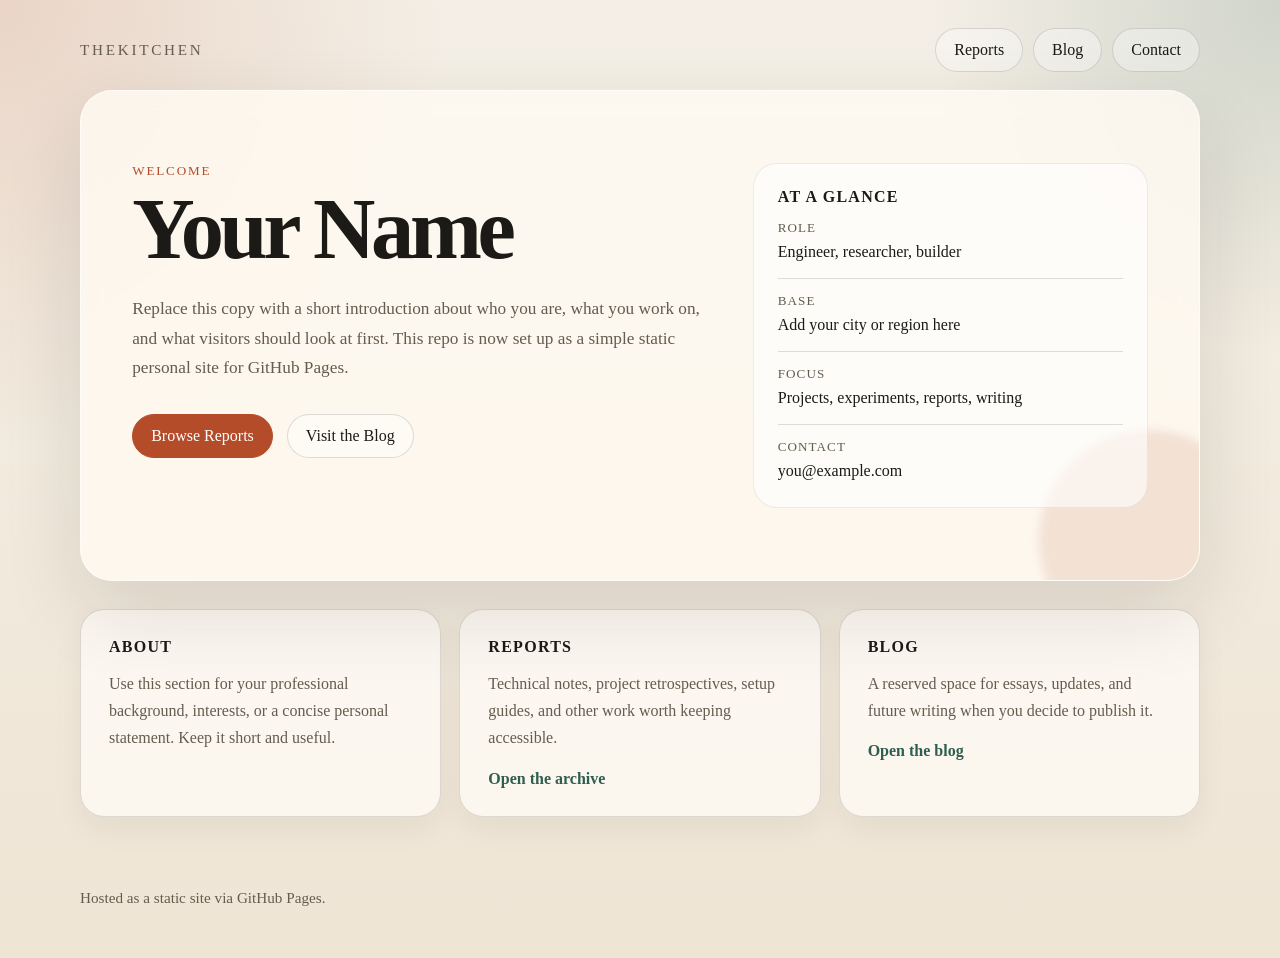
==== commit ac2850c4: "Set up static personal site structure" ====
--- a/index.html
+++ b/index.html
@@ -1,171 +1,347 @@
 <!DOCTYPE html>
 <html lang="en">
 <head>
-    <meta charset="UTF-8">
-    <meta name="viewport" content="width=device-width, initial-scale=1.0">
-    <title>theKitchen - Home</title>
-    <style>
-        * {
-            margin: 0;
-            padding: 0;
-            box-sizing: border-box;
-        }
-        
-        body {
-            font-family: 'Segoe UI', Tahoma, Geneva, Verdana, sans-serif;
-            background: linear-gradient(135deg, #1e293b 0%, #0f172a 100%);
-            color: #e2e8f0;
-            min-height: 100vh;
-            display: flex;
-            align-items: center;
-            justify-content: center;
-            padding: 20px;
-        }
-        
-        .container {
-            max-width: 800px;
-            width: 100%;
-            background: rgba(15, 23, 42, 0.8);
-            backdrop-filter: blur(10px);
-            border: 1px solid rgba(148, 163, 184, 0.2);
-            border-radius: 12px;
-            padding: 60px 40px;
-            box-shadow: 0 20px 60px rgba(0, 0, 0, 0.5);
-        }
-        
-        h1 {
-            font-size: 3em;
-            margin-bottom: 10px;
-            background: linear-gradient(135deg, #10b981 0%, #06b6d4 100%);
-            -webkit-background-clip: text;
-            -webkit-text-fill-color: transparent;
-            background-clip: text;
-        }
-        
-        .subtitle {
-            font-size: 1.1em;
-            color: #94a3b8;
-            margin-bottom: 40px;
-        }
-        
-        .nav-section {
-            margin: 40px 0;
-        }
-        
-        .nav-section h2 {
-            font-size: 1.3em;
-            color: #10b981;
-            margin-bottom: 20px;
-            display: flex;
-            align-items: center;
-            gap: 10px;
-        }
-        
-        .nav-links {
-            display: flex;
-            flex-direction: column;
-            gap: 12px;
-        }
-        
-        a {
-            display: inline-flex;
-            align-items: center;
-            gap: 10px;
-            padding: 14px 20px;
-            background: rgba(16, 185, 129, 0.1);
-            border: 1px solid rgba(16, 185, 129, 0.3);
-            border-radius: 8px;
-            color: #10b981;
-            text-decoration: none;
-            transition: all 0.3s ease;
-            font-weight: 500;
-        }
-        
-        a:hover {
-            background: rgba(16, 185, 129, 0.2);
-            border-color: rgba(16, 185, 129, 0.6);
-            transform: translateX(5px);
-        }
-        
-        a.dead-link {
-            opacity: 0.6;
-            cursor: not-allowed;
-            background: rgba(100, 116, 139, 0.1);
-            border-color: rgba(100, 116, 139, 0.3);
-            color: #64748b;
-        }
-        
-        a.dead-link:hover {
-            background: rgba(100, 116, 139, 0.1);
-            border-color: rgba(100, 116, 139, 0.3);
-            transform: none;
-        }
-        
-        .coming-soon {
-            font-size: 0.85em;
-            color: #94a3b8;
-            margin-left: auto;
-        }
-        
-        .icon {
-            font-size: 1.2em;
-        }
-        
-        .divider {
-            height: 1px;
-            background: rgba(148, 163, 184, 0.2);
-            margin: 40px 0;
-        }
-        
-        .footer {
-            text-align: center;
-            margin-top: 40px;
-            padding-top: 20px;
-            border-top: 1px solid rgba(148, 163, 184, 0.2);
-            font-size: 0.9em;
-            color: #64748b;
-        }
-    </style>
+  <meta charset="UTF-8">
+  <meta name="viewport" content="width=device-width, initial-scale=1.0">
+  <title>Your Name | theKitchen</title>
+  <meta
+    name="description"
+    content="Personal homepage for Your Name with project reports and future writing."
+  >
+  <style>
+    :root {
+      --bg: #f4efe6;
+      --bg-accent: #e6dcc7;
+      --paper: rgba(255, 250, 242, 0.82);
+      --ink: #1c1a17;
+      --muted: #645c4e;
+      --line: rgba(28, 26, 23, 0.14);
+      --primary: #b44c2a;
+      --primary-dark: #8d3b21;
+      --secondary: #2f5d50;
+      --shadow: 0 30px 80px rgba(28, 26, 23, 0.12);
+      --radius: 24px;
+      --max: 1120px;
+    }
+
+    * {
+      box-sizing: border-box;
+    }
+
+    html {
+      scroll-behavior: smooth;
+    }
+
+    body {
+      margin: 0;
+      font-family: Georgia, "Times New Roman", serif;
+      color: var(--ink);
+      background:
+        radial-gradient(circle at top left, rgba(180, 76, 42, 0.16), transparent 28%),
+        radial-gradient(circle at top right, rgba(47, 93, 80, 0.18), transparent 22%),
+        linear-gradient(180deg, var(--bg) 0%, #efe5d5 100%);
+      min-height: 100vh;
+    }
+
+    a {
+      color: inherit;
+    }
+
+    .frame {
+      width: min(calc(100% - 32px), var(--max));
+      margin: 0 auto;
+    }
+
+    .topbar {
+      display: flex;
+      justify-content: space-between;
+      align-items: center;
+      gap: 16px;
+      padding: 28px 0 18px;
+    }
+
+    .brand {
+      font-size: 0.95rem;
+      letter-spacing: 0.18em;
+      text-transform: uppercase;
+      color: var(--muted);
+      text-decoration: none;
+    }
+
+    .nav {
+      display: flex;
+      flex-wrap: wrap;
+      gap: 10px;
+    }
+
+    .nav a,
+    .button {
+      text-decoration: none;
+      border: 1px solid var(--line);
+      border-radius: 999px;
+      padding: 12px 18px;
+      transition: transform 160ms ease, border-color 160ms ease, background 160ms ease;
+      background: rgba(255, 255, 255, 0.34);
+    }
+
+    .nav a:hover,
+    .button:hover {
+      transform: translateY(-2px);
+      border-color: rgba(28, 26, 23, 0.28);
+    }
+
+    .hero {
+      position: relative;
+      overflow: hidden;
+      background: var(--paper);
+      border: 1px solid rgba(255, 255, 255, 0.65);
+      border-radius: calc(var(--radius) + 8px);
+      box-shadow: var(--shadow);
+      padding: 72px clamp(24px, 4vw, 64px);
+      display: grid;
+      grid-template-columns: 1.5fr 1fr;
+      gap: 28px;
+      backdrop-filter: blur(12px);
+    }
+
+    .hero::after {
+      content: "";
+      position: absolute;
+      inset: auto -60px -70px auto;
+      width: 220px;
+      height: 220px;
+      border-radius: 50%;
+      background: rgba(180, 76, 42, 0.13);
+      filter: blur(4px);
+    }
+
+    .eyebrow {
+      margin: 0 0 10px;
+      color: var(--primary);
+      letter-spacing: 0.14em;
+      text-transform: uppercase;
+      font-size: 0.82rem;
+    }
+
+    h1 {
+      margin: 0;
+      font-size: clamp(3rem, 7vw, 5.4rem);
+      line-height: 0.94;
+      letter-spacing: -0.05em;
+    }
+
+    .lede {
+      margin: 24px 0 0;
+      max-width: 38rem;
+      color: var(--muted);
+      font-size: 1.08rem;
+      line-height: 1.7;
+    }
+
+    .hero-actions {
+      margin-top: 32px;
+      display: flex;
+      flex-wrap: wrap;
+      gap: 14px;
+    }
+
+    .button.primary {
+      color: #fff;
+      background: var(--primary);
+      border-color: var(--primary);
+    }
+
+    .button.primary:hover {
+      background: var(--primary-dark);
+      border-color: var(--primary-dark);
+    }
+
+    .aside {
+      position: relative;
+      z-index: 1;
+      align-self: end;
+      background: rgba(255, 255, 255, 0.58);
+      border: 1px solid rgba(28, 26, 23, 0.08);
+      border-radius: var(--radius);
+      padding: 24px;
+    }
+
+    .aside h2,
+    .panel h2 {
+      margin: 0 0 14px;
+      font-size: 1rem;
+      letter-spacing: 0.08em;
+      text-transform: uppercase;
+    }
+
+    .info-list {
+      display: grid;
+      gap: 14px;
+    }
+
+    .info-row {
+      padding-top: 14px;
+      border-top: 1px solid var(--line);
+    }
+
+    .info-row:first-child {
+      padding-top: 0;
+      border-top: 0;
+    }
+
+    .label {
+      display: block;
+      color: var(--muted);
+      font-size: 0.82rem;
+      text-transform: uppercase;
+      letter-spacing: 0.08em;
+      margin-bottom: 4px;
+    }
+
+    .value {
+      font-size: 1rem;
+      line-height: 1.5;
+    }
+
+    .grid {
+      display: grid;
+      grid-template-columns: repeat(3, minmax(0, 1fr));
+      gap: 18px;
+      margin: 28px 0 72px;
+    }
+
+    .panel {
+      background: rgba(255, 252, 247, 0.75);
+      border: 1px solid var(--line);
+      border-radius: var(--radius);
+      padding: 28px;
+      box-shadow: 0 12px 30px rgba(28, 26, 23, 0.06);
+    }
+
+    .panel p {
+      margin: 0;
+      color: var(--muted);
+      line-height: 1.7;
+    }
+
+    .panel-link {
+      display: inline-block;
+      margin-top: 18px;
+      color: var(--secondary);
+      text-decoration: none;
+      font-weight: bold;
+    }
+
+    footer {
+      padding: 0 0 36px;
+      color: var(--muted);
+      font-size: 0.95rem;
+    }
+
+    @media (max-width: 900px) {
+      .hero {
+        grid-template-columns: 1fr;
+      }
+
+      .grid {
+        grid-template-columns: 1fr;
+      }
+    }
+
+    @media (max-width: 640px) {
+      .topbar {
+        align-items: flex-start;
+        flex-direction: column;
+      }
+
+      .hero {
+        padding: 44px 22px;
+      }
+    }
+  </style>
 </head>
 <body>
-    <div class="container">
-        <h1>theKitchen</h1>
-        <p class="subtitle">Acts Worth Remembering</p>
-        
-        <div class="nav-section">
-            <h2><span class="icon">👤</span>Profile</h2>
-            <div class="nav-links">
-                <a href="#cv">
-                    <span class="icon">📄</span>
-                    <span>Curriculum Vitae</span>
-                </a>
+  <div class="frame">
+    <header class="topbar">
+      <a class="brand" href="./">theKitchen</a>
+      <nav class="nav" aria-label="Primary">
+        <a href="./reports/">Reports</a>
+        <a href="./blog/">Blog</a>
+        <a href="mailto:you@example.com">Contact</a>
+      </nav>
+    </header>
+
+    <main>
+      <section class="hero">
+        <div>
+          <p class="eyebrow">Welcome</p>
+          <h1>Your Name</h1>
+          <p class="lede">
+            Replace this copy with a short introduction about who you are, what
+            you work on, and what visitors should look at first. This repo is
+            now set up as a simple static personal site for GitHub Pages.
+          </p>
+          <div class="hero-actions">
+            <a class="button primary" href="./reports/">Browse Reports</a>
+            <a class="button" href="./blog/">Visit the Blog</a>
+          </div>
+        </div>
+
+        <aside class="aside">
+          <h2>At a Glance</h2>
+          <div class="info-list">
+            <div class="info-row">
+              <span class="label">Role</span>
+              <span class="value">Engineer, researcher, builder</span>
             </div>
-        </div>
-        
-        <div class="nav-section">
-            <h2><span class="icon">📚</span>Archive</h2>
-            <div class="nav-links">
-                <a href="./reports/">
-                    <span class="icon">📋</span>
-                    <span>Reports & Guides</span>
-                </a>
+            <div class="info-row">
+              <span class="label">Base</span>
+              <span class="value">Add your city or region here</span>
             </div>
-        </div>
-        
-        <div class="nav-section">
-            <h2><span class="icon">✍️</span>Blog</h2>
-            <div class="nav-links">
-                <a href="#blog" class="dead-link">
-                    <span class="icon">📝</span>
-                    <span>Blog Posts</span>
-                    <span class="coming-soon">Coming Soon</span>
-                </a>
+            <div class="info-row">
+              <span class="label">Focus</span>
+              <span class="value">Projects, experiments, reports, writing</span>
             </div>
-        </div>
-        
-        <div class="footer">
-            <p>© 2026 theKitchen. All rights reserved.</p>
-        </div>
-    </div>
+            <div class="info-row">
+              <span class="label">Contact</span>
+              <span class="value">you@example.com</span>
+            </div>
+          </div>
+        </aside>
+      </section>
+
+      <section class="grid">
+        <article class="panel">
+          <h2>About</h2>
+          <p>
+            Use this section for your professional background, interests, or a
+            concise personal statement. Keep it short and useful.
+          </p>
+        </article>
+
+        <article class="panel">
+          <h2>Reports</h2>
+          <p>
+            Technical notes, project retrospectives, setup guides, and other
+            work worth keeping accessible.
+          </p>
+          <a class="panel-link" href="./reports/">Open the archive</a>
+        </article>
+
+        <article class="panel">
+          <h2>Blog</h2>
+          <p>
+            A reserved space for essays, updates, and future writing when you
+            decide to publish it.
+          </p>
+          <a class="panel-link" href="./blog/">Open the blog</a>
+        </article>
+      </section>
+    </main>
+
+    <footer>
+      <p>Hosted as a static site via GitHub Pages.</p>
+    </footer>
+  </div>
 </body>
 </html>
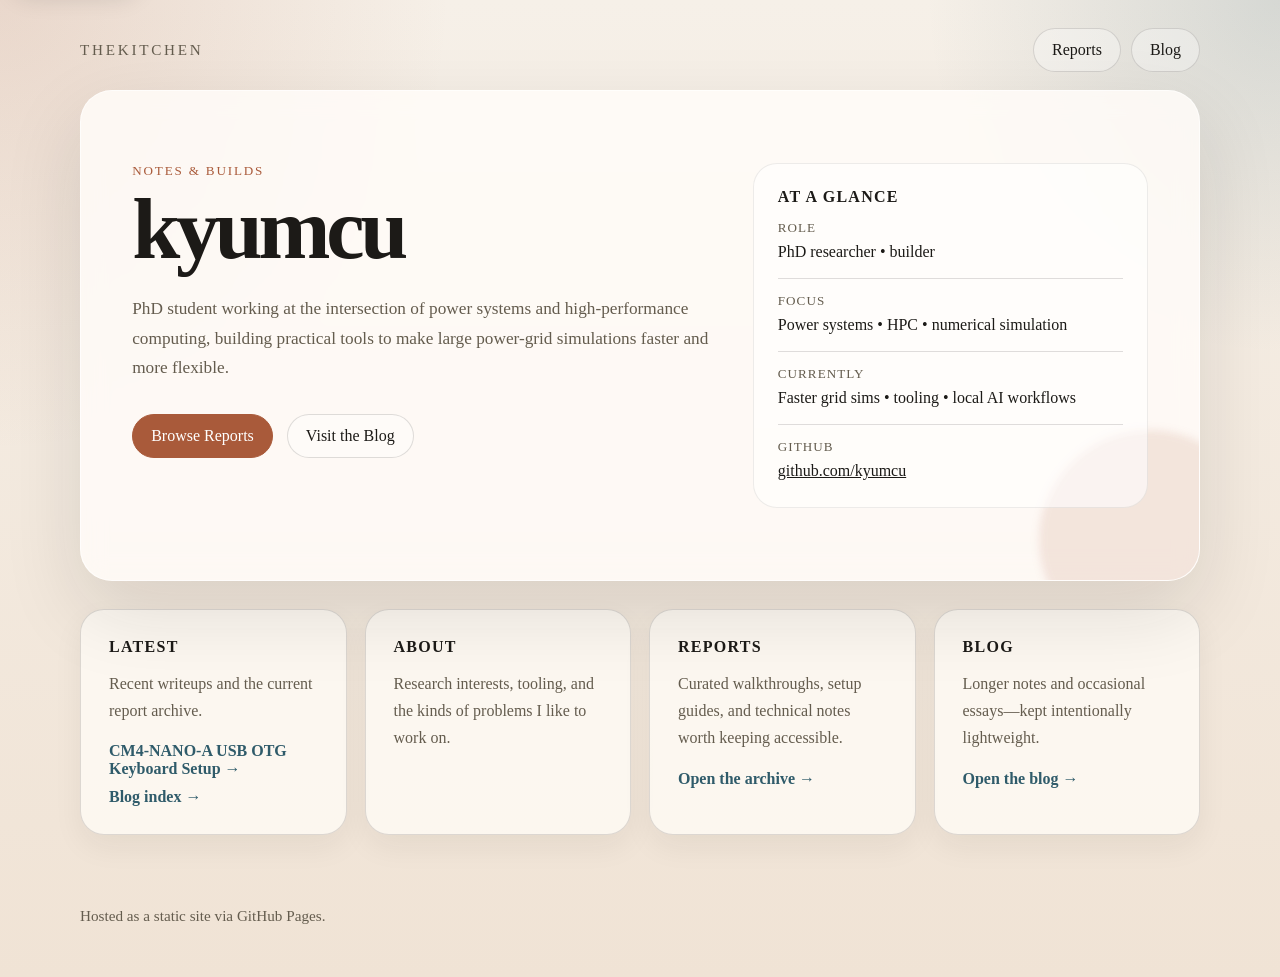
==== commit 8f5db880: "Polish site copy, styling, and metadata" ====
--- a/index.html
+++ b/index.html
@@ -3,53 +3,51 @@
 <head>
   <meta charset="UTF-8">
   <meta name="viewport" content="width=device-width, initial-scale=1.0">
-  <title>Your Name | theKitchen</title>
+  <title>kyumcu | theKitchen</title>
   <meta
     name="description"
-    content="Personal homepage for Your Name with project reports and future writing."
+    content="Personal site about power systems, HPC, and practical software building."
+  >
+  <link rel="canonical" href="https://kyumcu.github.io/theKitchen/">
+  <link rel="icon" type="image/svg+xml" href="./assets/favicon.svg">
+  <link rel="stylesheet" href="./assets/site.css">
+  <meta property="og:title" content="kyumcu | theKitchen">
+  <meta
+    property="og:description"
+    content="Personal site about power systems, HPC, and practical software building."
+  >
+  <meta property="og:type" content="website">
+  <meta property="og:url" content="https://kyumcu.github.io/theKitchen/">
+  <meta name="twitter:card" content="summary">
+  <meta name="twitter:title" content="kyumcu | theKitchen">
+  <meta
+    name="twitter:description"
+    content="Personal site about power systems, HPC, and practical software building."
   >
   <style>
     :root {
-      --bg: #f4efe6;
-      --bg-accent: #e6dcc7;
-      --paper: rgba(255, 250, 242, 0.82);
+      --bg: #f6f0e8;
+      --bg-accent: #eadfce;
+      --paper: rgba(255, 252, 248, 0.86);
       --ink: #1c1a17;
       --muted: #645c4e;
       --line: rgba(28, 26, 23, 0.14);
-      --primary: #b44c2a;
-      --primary-dark: #8d3b21;
-      --secondary: #2f5d50;
+      --focus-ring: rgba(169, 90, 58, 0.62);
+      --primary: #a95a3a;
+      --primary-dark: #87472e;
+      --secondary: #2f5b6a;
       --shadow: 0 30px 80px rgba(28, 26, 23, 0.12);
       --radius: 24px;
       --max: 1120px;
     }
 
-    * {
-      box-sizing: border-box;
-    }
-
-    html {
-      scroll-behavior: smooth;
-    }
-
     body {
-      margin: 0;
       font-family: Georgia, "Times New Roman", serif;
       color: var(--ink);
       background:
-        radial-gradient(circle at top left, rgba(180, 76, 42, 0.16), transparent 28%),
-        radial-gradient(circle at top right, rgba(47, 93, 80, 0.18), transparent 22%),
-        linear-gradient(180deg, var(--bg) 0%, #efe5d5 100%);
-      min-height: 100vh;
-    }
-
-    a {
-      color: inherit;
-    }
-
-    .frame {
-      width: min(calc(100% - 32px), var(--max));
-      margin: 0 auto;
+        radial-gradient(circle at top left, rgba(169, 90, 58, 0.16), transparent 28%),
+        radial-gradient(circle at top right, rgba(47, 91, 106, 0.16), transparent 22%),
+        linear-gradient(180deg, var(--bg) 0%, #f0e3d5 100%);
     }
 
     .topbar {
@@ -111,7 +109,7 @@
       width: 220px;
       height: 220px;
       border-radius: 50%;
-      background: rgba(180, 76, 42, 0.13);
+      background: rgba(169, 90, 58, 0.13);
       filter: blur(4px);
     }
 
@@ -205,7 +203,7 @@
 
     .grid {
       display: grid;
-      grid-template-columns: repeat(3, minmax(0, 1fr));
+      grid-template-columns: repeat(auto-fit, minmax(260px, 1fr));
       gap: 18px;
       margin: 28px 0 72px;
     }
@@ -224,9 +222,14 @@
       line-height: 1.7;
     }
 
+    .panel-links {
+      display: grid;
+      gap: 10px;
+      margin-top: 18px;
+    }
+
     .panel-link {
       display: inline-block;
-      margin-top: 18px;
       color: var(--secondary);
       text-decoration: none;
       font-weight: bold;
@@ -240,10 +243,6 @@
 
     @media (max-width: 900px) {
       .hero {
-        grid-template-columns: 1fr;
-      }
-
-      .grid {
         grid-template-columns: 1fr;
       }
     }
@@ -261,25 +260,26 @@
   </style>
 </head>
 <body>
-  <div class="frame">
+  <a class="skip-link" href="#content">Skip to content</a>
+
+  <div class="frame container">
     <header class="topbar">
-      <a class="brand" href="./">theKitchen</a>
+      <a class="brand" href="./" aria-current="page">theKitchen</a>
       <nav class="nav" aria-label="Primary">
         <a href="./reports/">Reports</a>
         <a href="./blog/">Blog</a>
-        <a href="mailto:you@example.com">Contact</a>
       </nav>
     </header>
 
-    <main>
+    <main id="content">
       <section class="hero">
         <div>
-          <p class="eyebrow">Welcome</p>
-          <h1>Your Name</h1>
+          <p class="eyebrow">Notes & Builds</p>
+          <h1>kyumcu</h1>
           <p class="lede">
-            Replace this copy with a short introduction about who you are, what
-            you work on, and what visitors should look at first. This repo is
-            now set up as a simple static personal site for GitHub Pages.
+            PhD student working at the intersection of power systems and
+            high-performance computing, building practical tools to make large
+            power-grid simulations faster and more flexible.
           </p>
           <div class="hero-actions">
             <a class="button primary" href="./reports/">Browse Reports</a>
@@ -292,49 +292,55 @@
           <div class="info-list">
             <div class="info-row">
               <span class="label">Role</span>
-              <span class="value">Engineer, researcher, builder</span>
-            </div>
-            <div class="info-row">
-              <span class="label">Base</span>
-              <span class="value">Add your city or region here</span>
+              <span class="value">PhD researcher • builder</span>
             </div>
             <div class="info-row">
               <span class="label">Focus</span>
-              <span class="value">Projects, experiments, reports, writing</span>
+              <span class="value">Power systems • HPC • numerical simulation</span>
             </div>
             <div class="info-row">
-              <span class="label">Contact</span>
-              <span class="value">you@example.com</span>
+              <span class="label">Currently</span>
+              <span class="value">Faster grid sims • tooling • local AI workflows</span>
+            </div>
+            <div class="info-row">
+              <span class="label">GitHub</span>
+              <span class="value"><a href="https://github.com/kyumcu">github.com/kyumcu</a></span>
             </div>
           </div>
         </aside>
       </section>
 
-      <section class="grid">
+      <section class="grid" aria-label="Site sections">
+        <article class="panel">
+          <h2>Latest</h2>
+          <p>Recent writeups and the current report archive.</p>
+          <div class="panel-links">
+            <a class="panel-link" href="./reports/cm4-nano-a-usb-otg-keyboard-setup/">
+              CM4-NANO-A USB OTG Keyboard Setup →
+            </a>
+            <a class="panel-link" href="./blog/">Blog index →</a>
+          </div>
+        </article>
+
         <article class="panel">
           <h2>About</h2>
-          <p>
-            Use this section for your professional background, interests, or a
-            concise personal statement. Keep it short and useful.
-          </p>
+          <p>Research interests, tooling, and the kinds of problems I like to work on.</p>
         </article>
 
         <article class="panel">
           <h2>Reports</h2>
-          <p>
-            Technical notes, project retrospectives, setup guides, and other
-            work worth keeping accessible.
-          </p>
-          <a class="panel-link" href="./reports/">Open the archive</a>
+          <p>Curated walkthroughs, setup guides, and technical notes worth keeping accessible.</p>
+          <div class="panel-links">
+            <a class="panel-link" href="./reports/">Open the archive →</a>
+          </div>
         </article>
 
         <article class="panel">
           <h2>Blog</h2>
-          <p>
-            A reserved space for essays, updates, and future writing when you
-            decide to publish it.
-          </p>
-          <a class="panel-link" href="./blog/">Open the blog</a>
+          <p>Longer notes and occasional essays—kept intentionally lightweight.</p>
+          <div class="panel-links">
+            <a class="panel-link" href="./blog/">Open the blog →</a>
+          </div>
         </article>
       </section>
     </main>
--- a/assets/site.css
+++ b/assets/site.css
@@ -0,0 +1,62 @@
+:root {
+  --container-pad: 32px;
+  --focus-ring: rgba(37, 99, 235, 0.65);
+}
+
+* {
+  box-sizing: border-box;
+}
+
+html {
+  scroll-behavior: smooth;
+}
+
+body {
+  margin: 0;
+  min-height: 100vh;
+}
+
+a {
+  color: inherit;
+}
+
+:focus-visible {
+  outline: 2px solid var(--focus-ring);
+  outline-offset: 3px;
+}
+
+.skip-link {
+  position: absolute;
+  top: 12px;
+  left: 12px;
+  z-index: 1000;
+  padding: 10px 14px;
+  border-radius: 999px;
+  text-decoration: none;
+  background: rgba(255, 255, 255, 0.92);
+  color: #0f172a;
+  border: 1px solid rgba(15, 23, 42, 0.18);
+  box-shadow: 0 10px 24px rgba(0, 0, 0, 0.12);
+  transform: translateY(-160%);
+  transition: transform 140ms ease;
+}
+
+.skip-link:focus {
+  transform: translateY(0);
+}
+
+.container {
+  width: min(calc(100% - var(--container-pad)), var(--max, 1120px));
+  margin: 0 auto;
+}
+
+.nav a[aria-current="page"] {
+  border-color: rgba(0, 0, 0, 0.3);
+  background: rgba(255, 255, 255, 0.62);
+}
+
+.top a[aria-current="page"] {
+  font-weight: 700;
+  text-decoration: underline;
+  text-underline-offset: 0.25em;
+}
